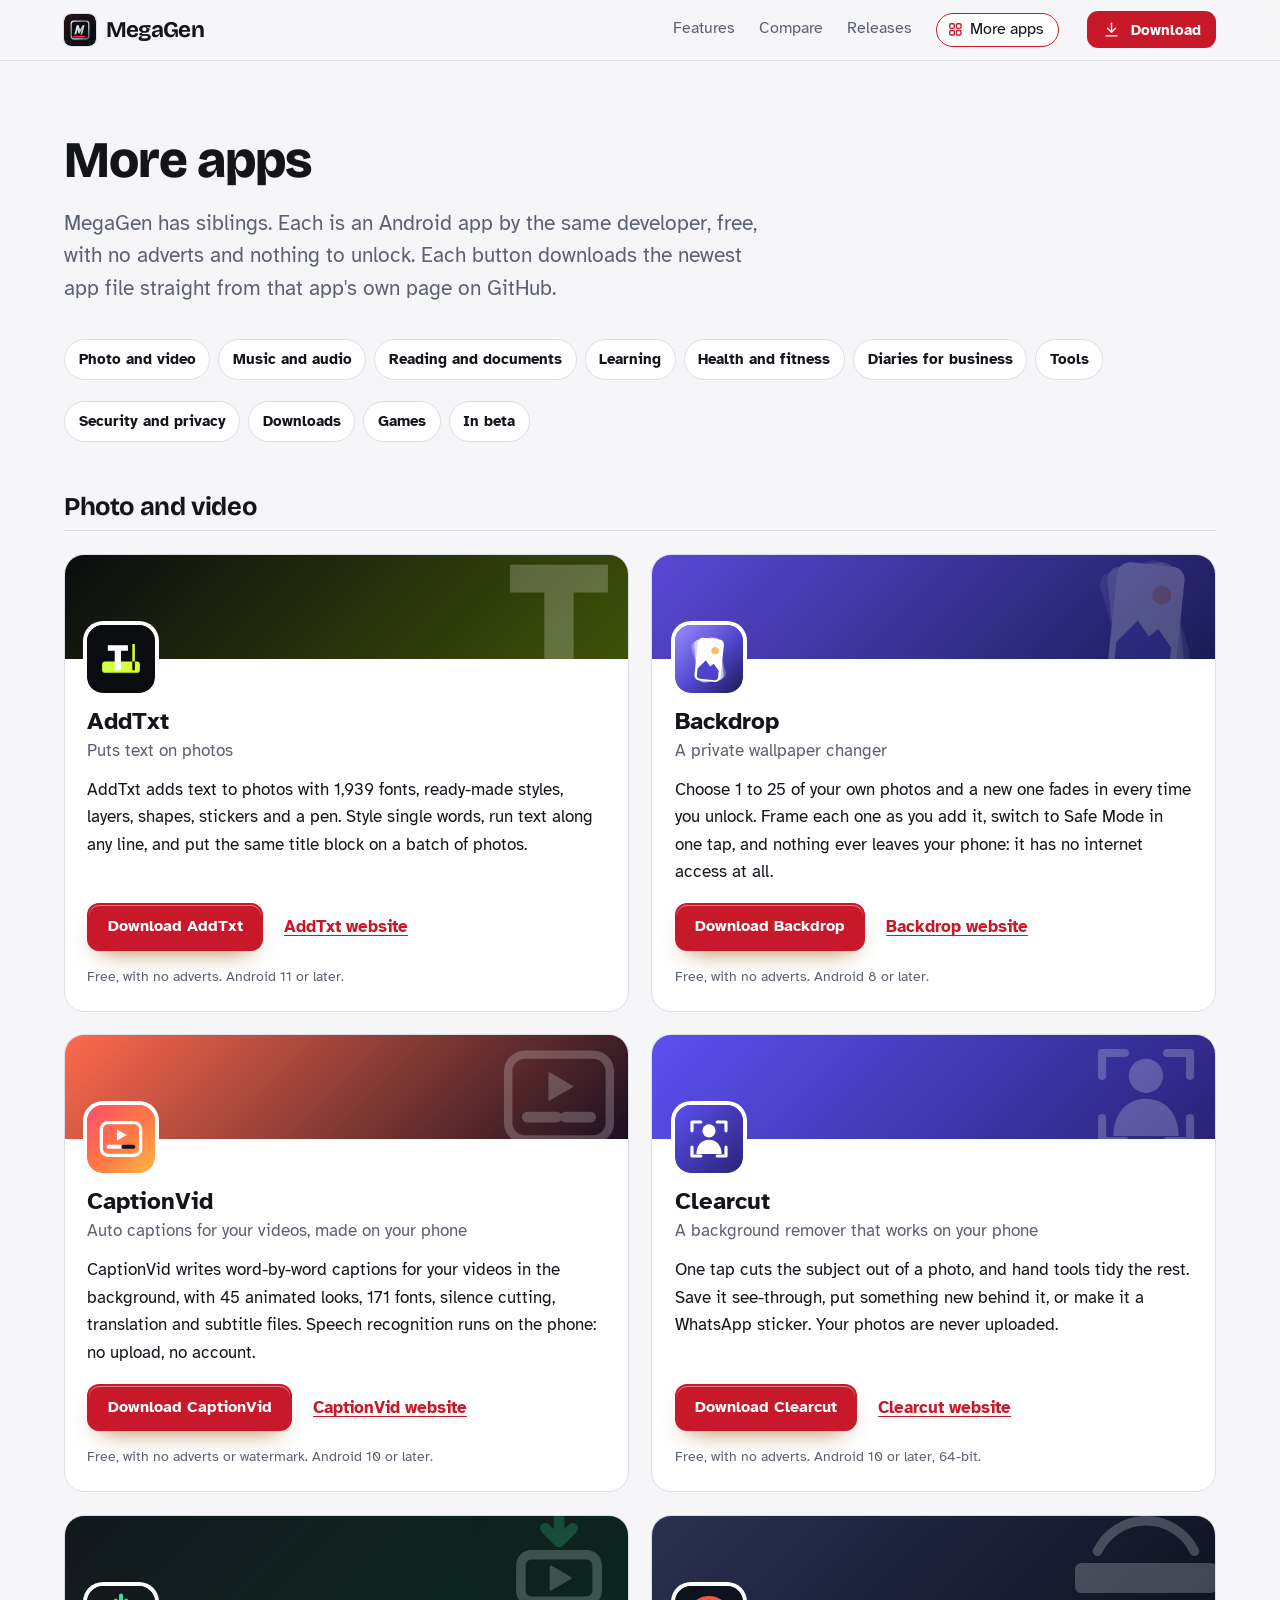
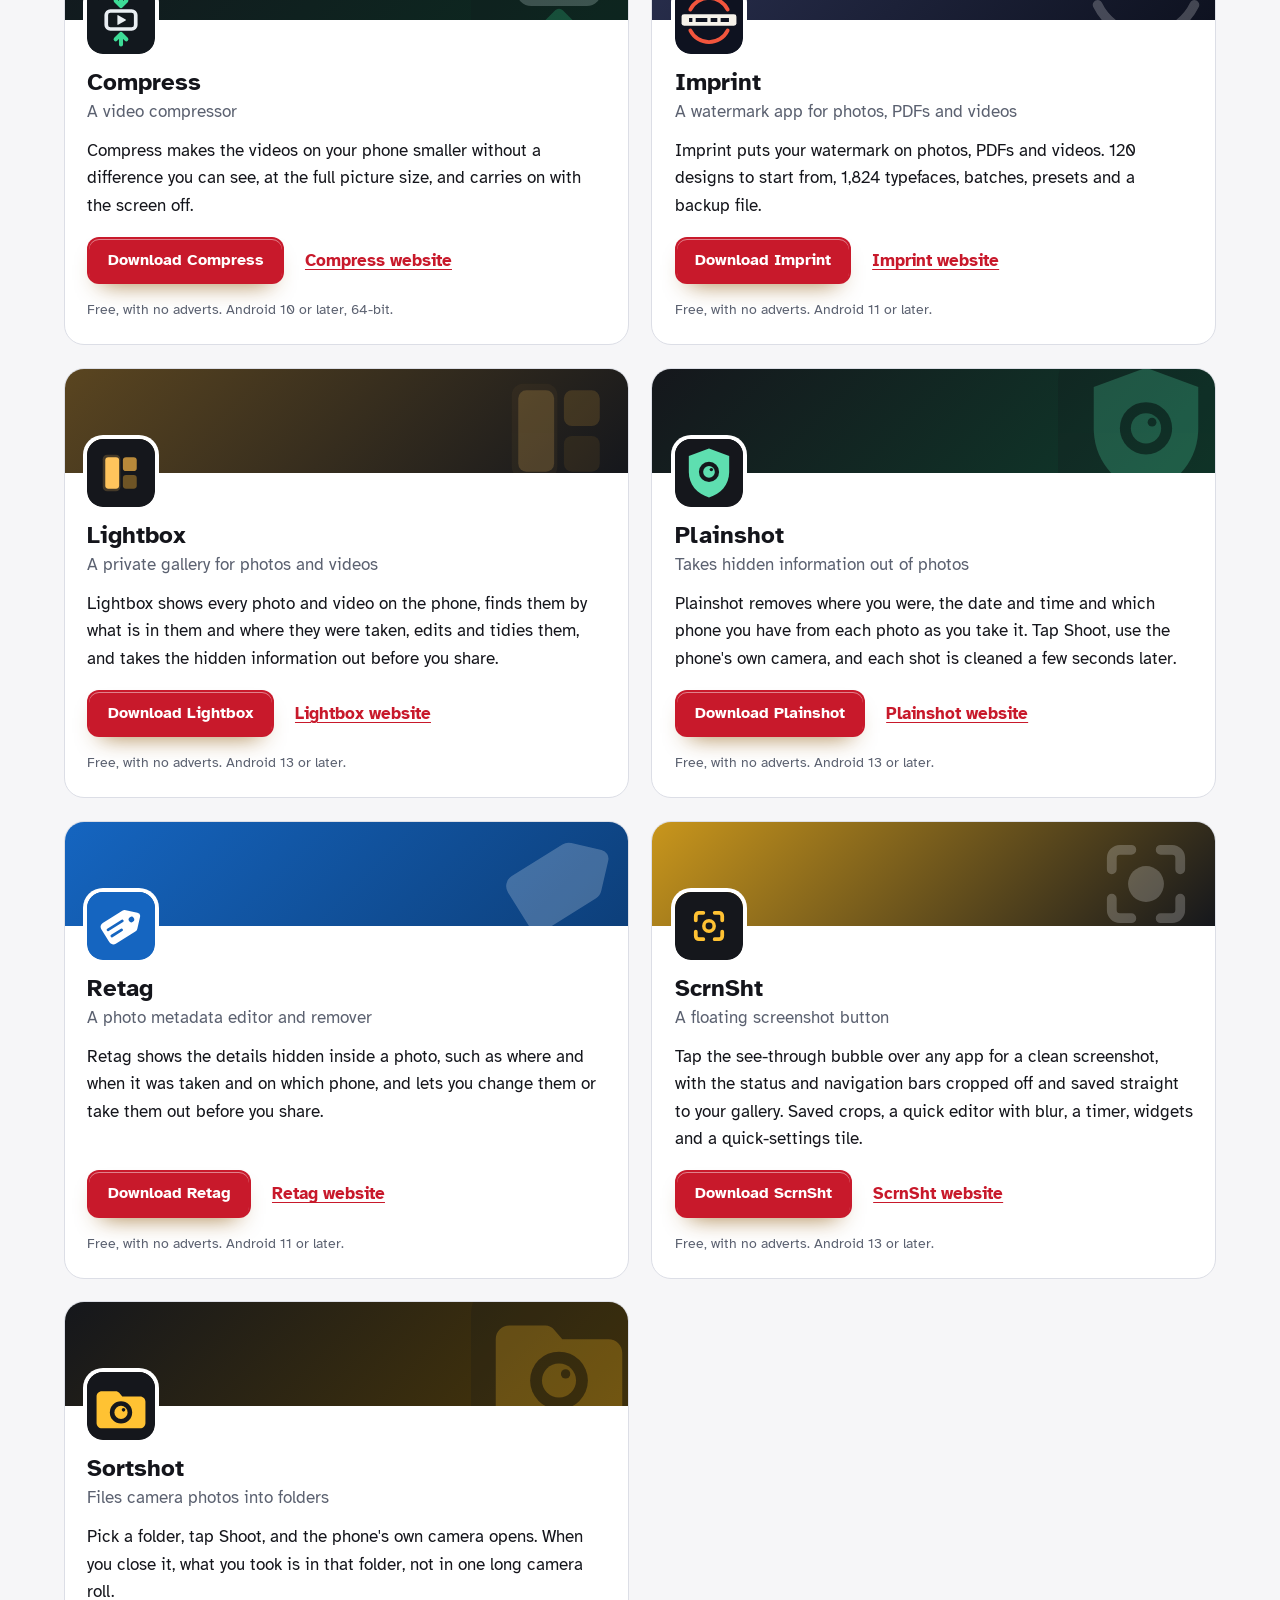
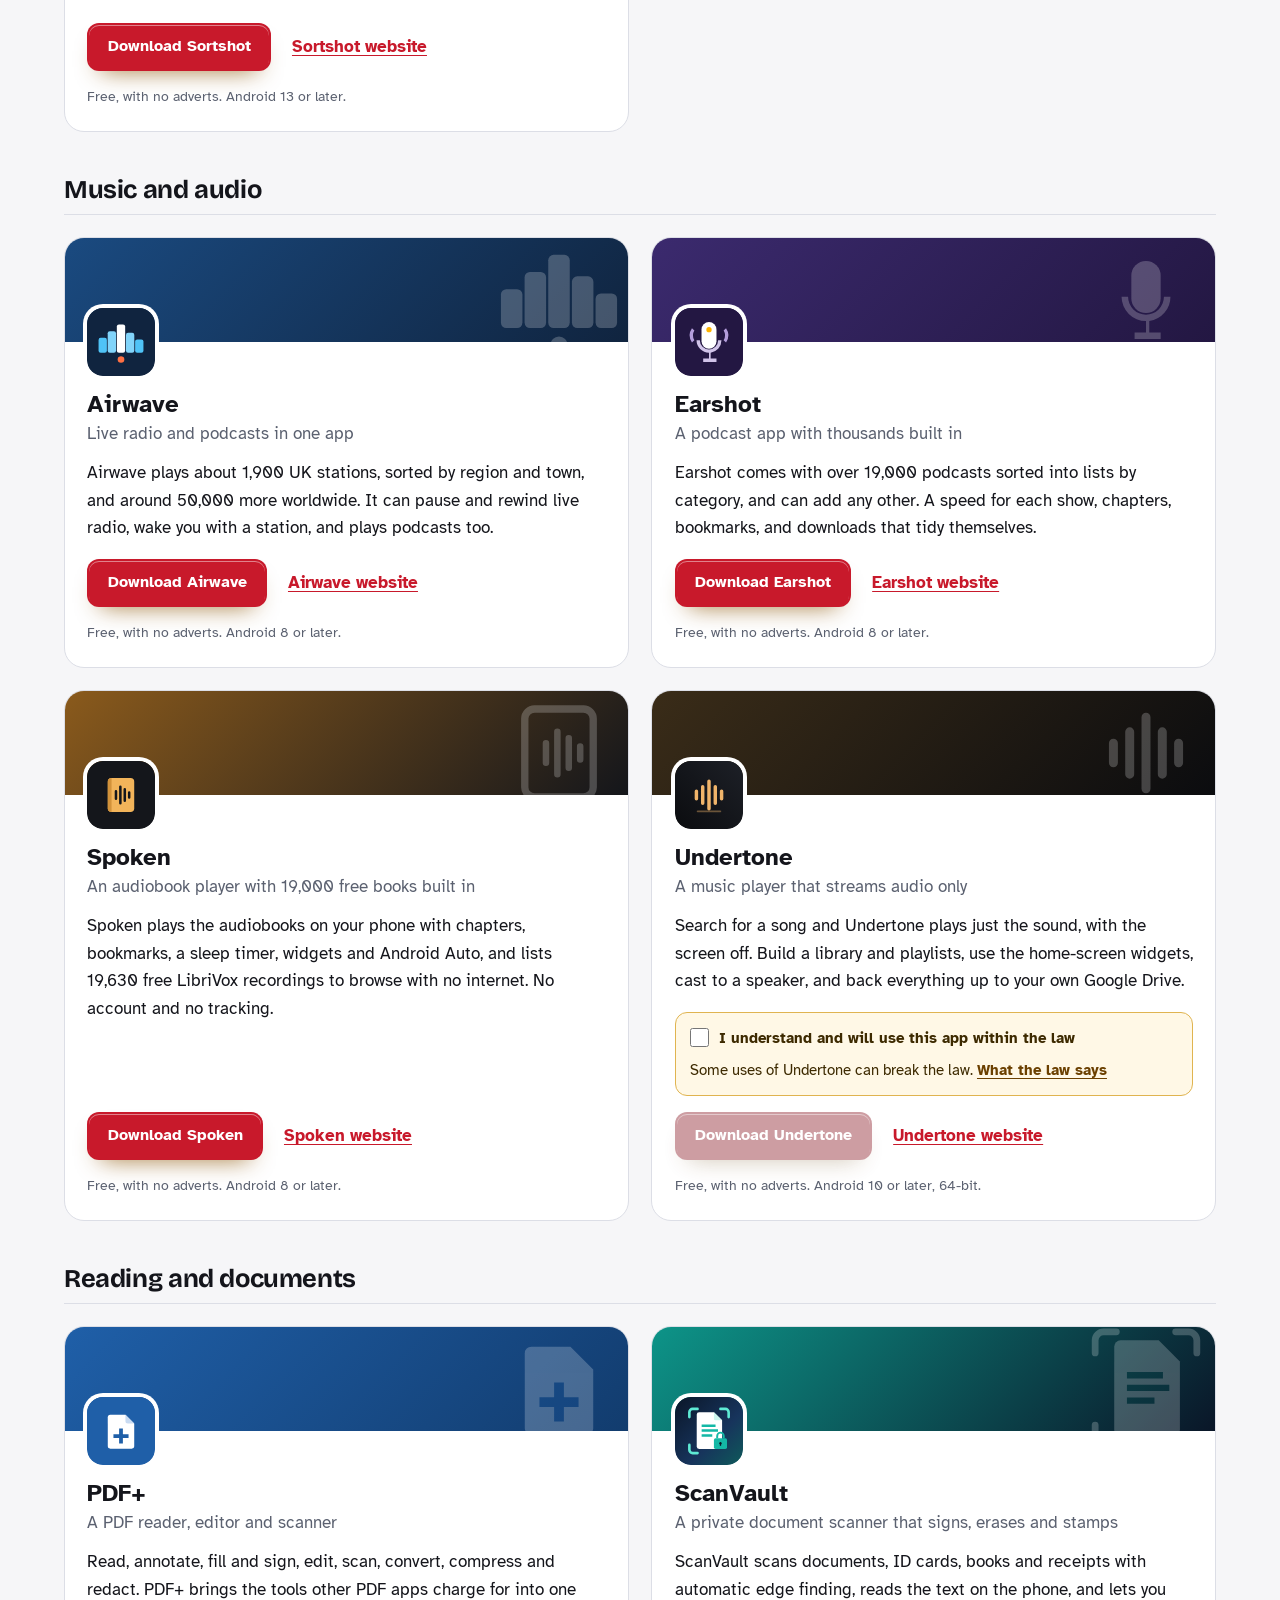
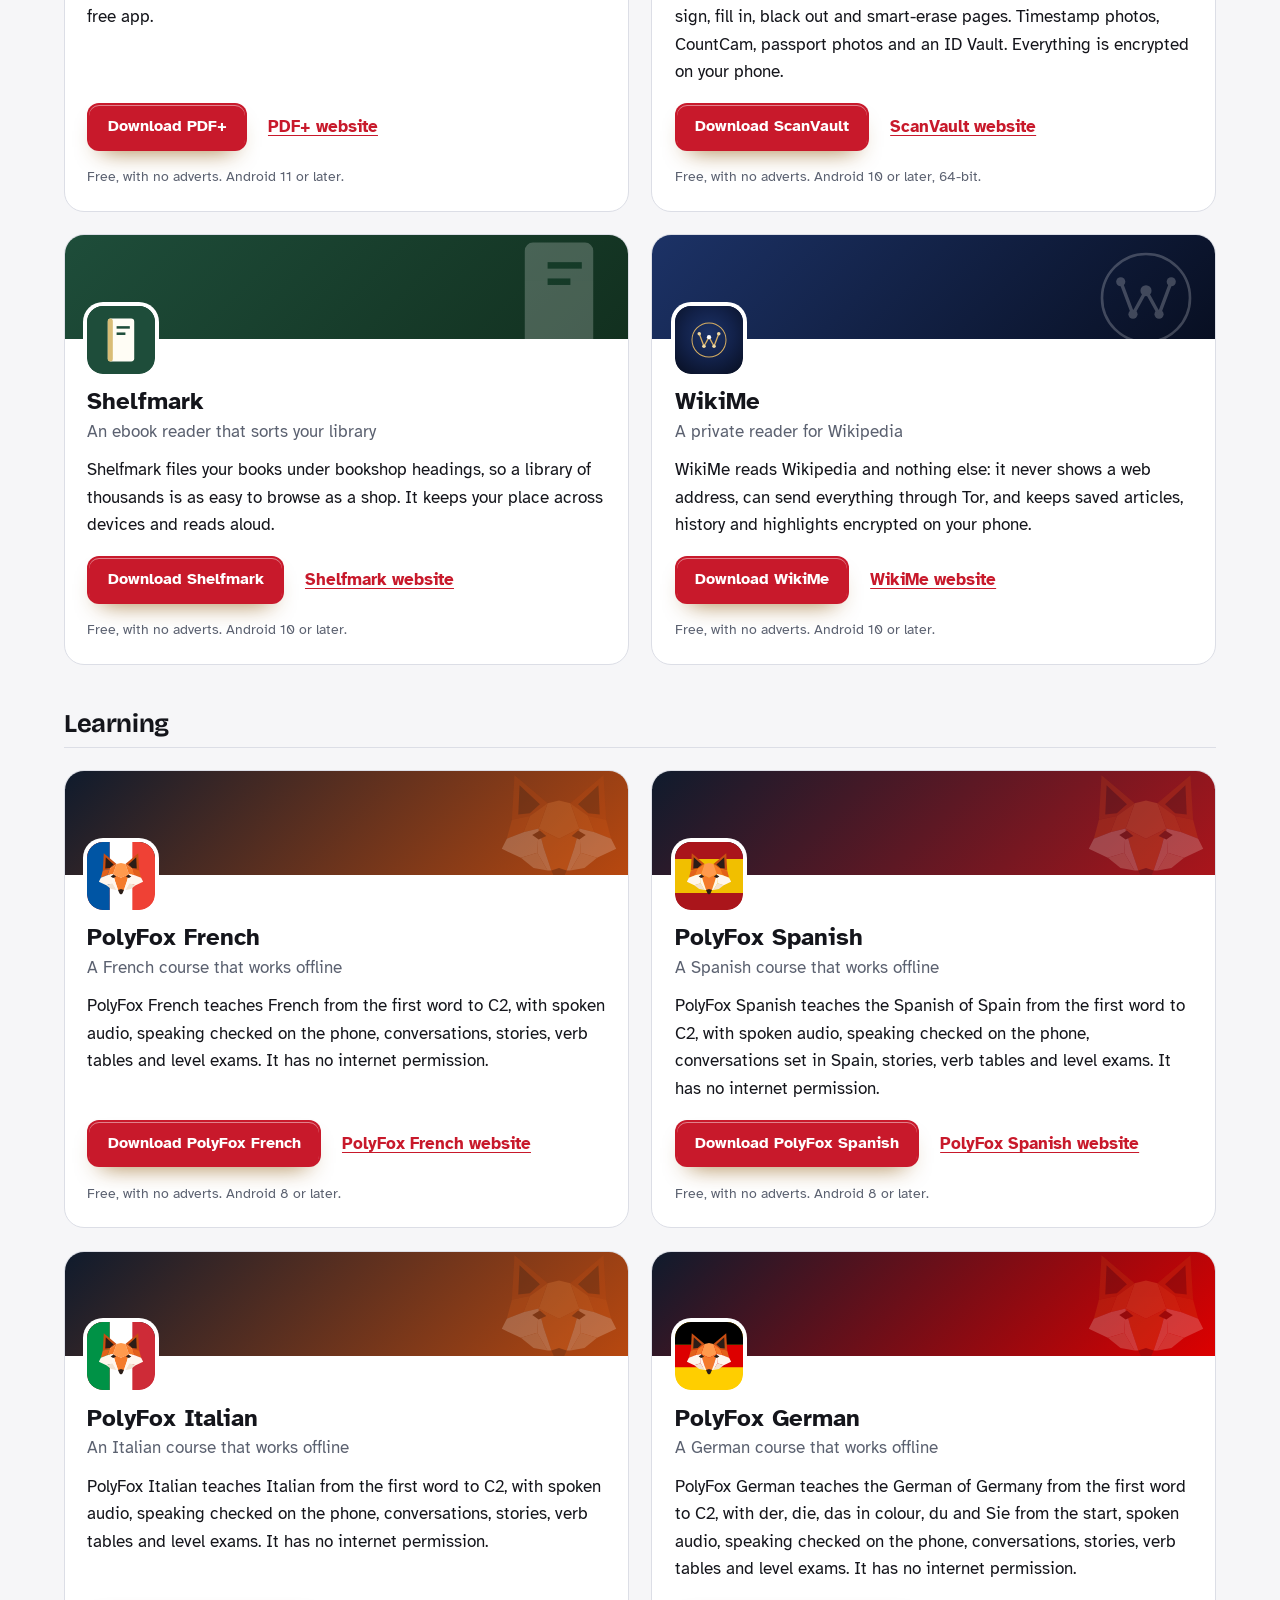
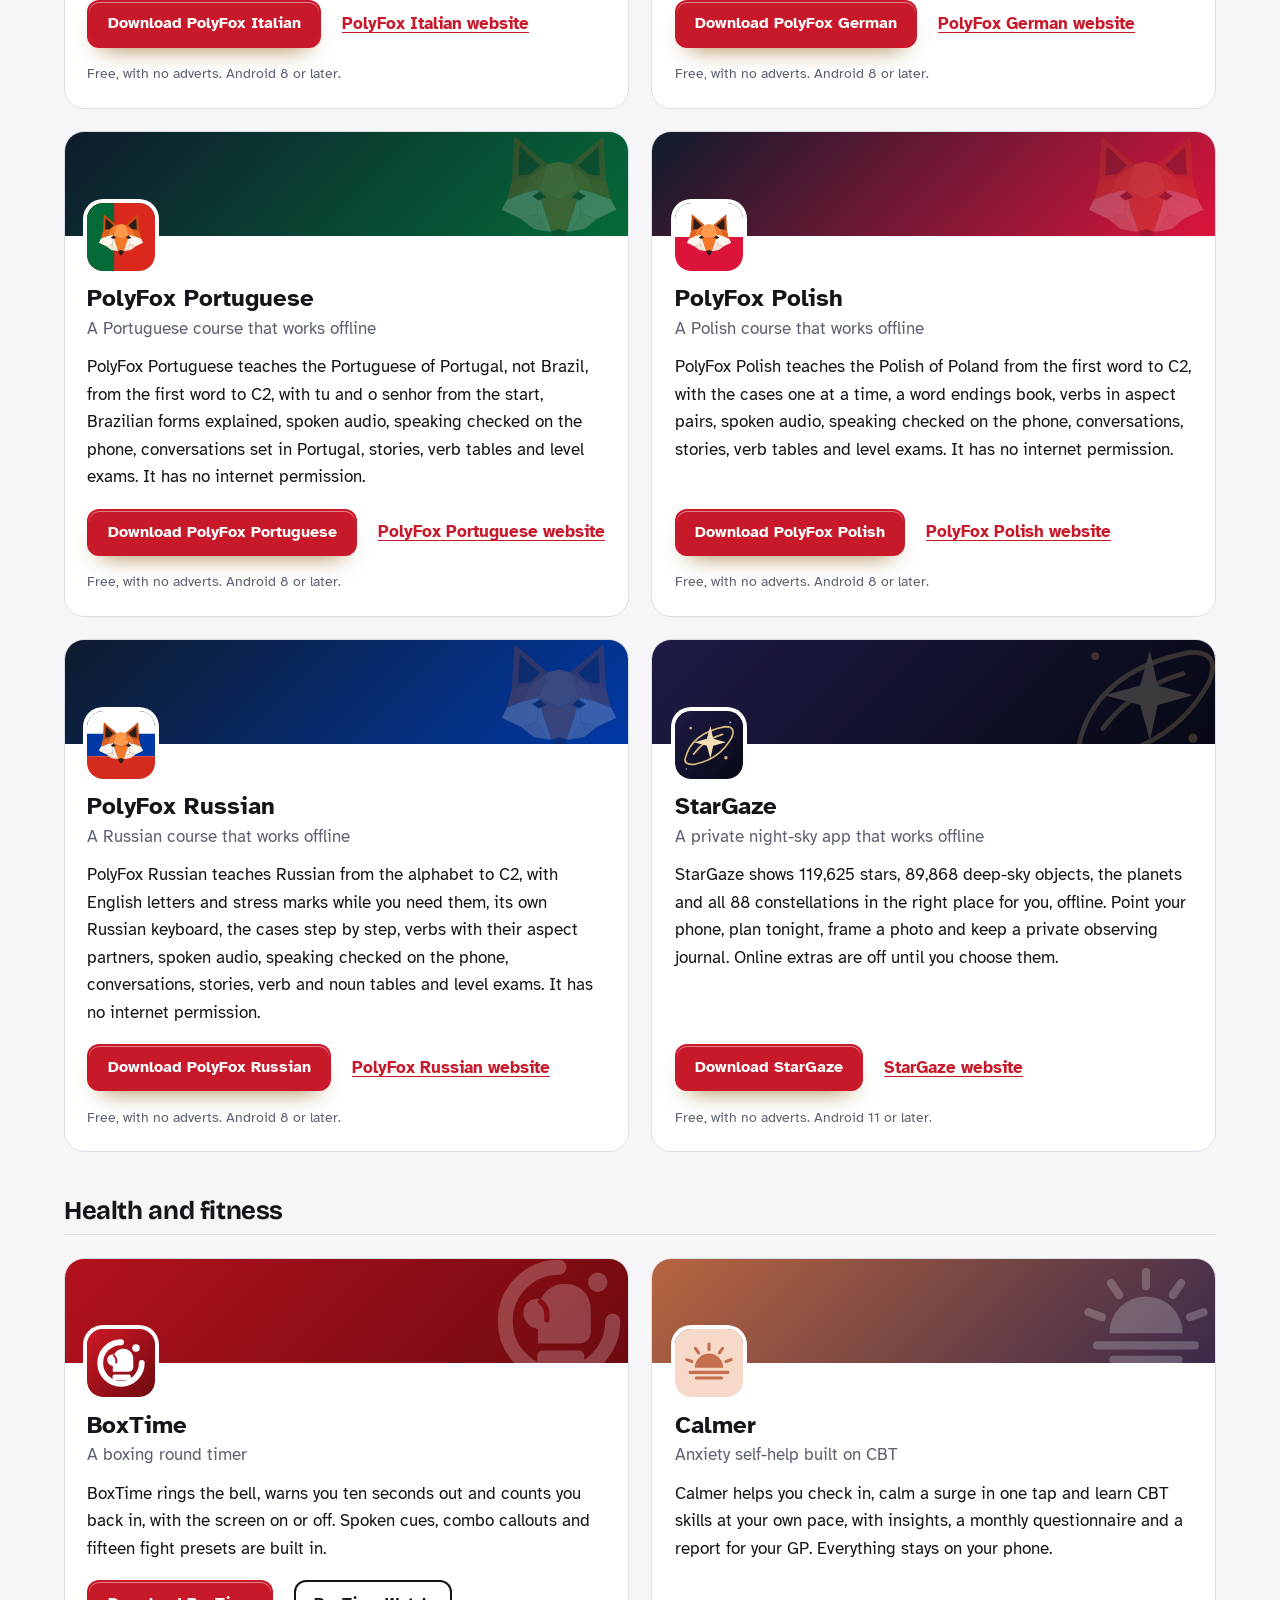
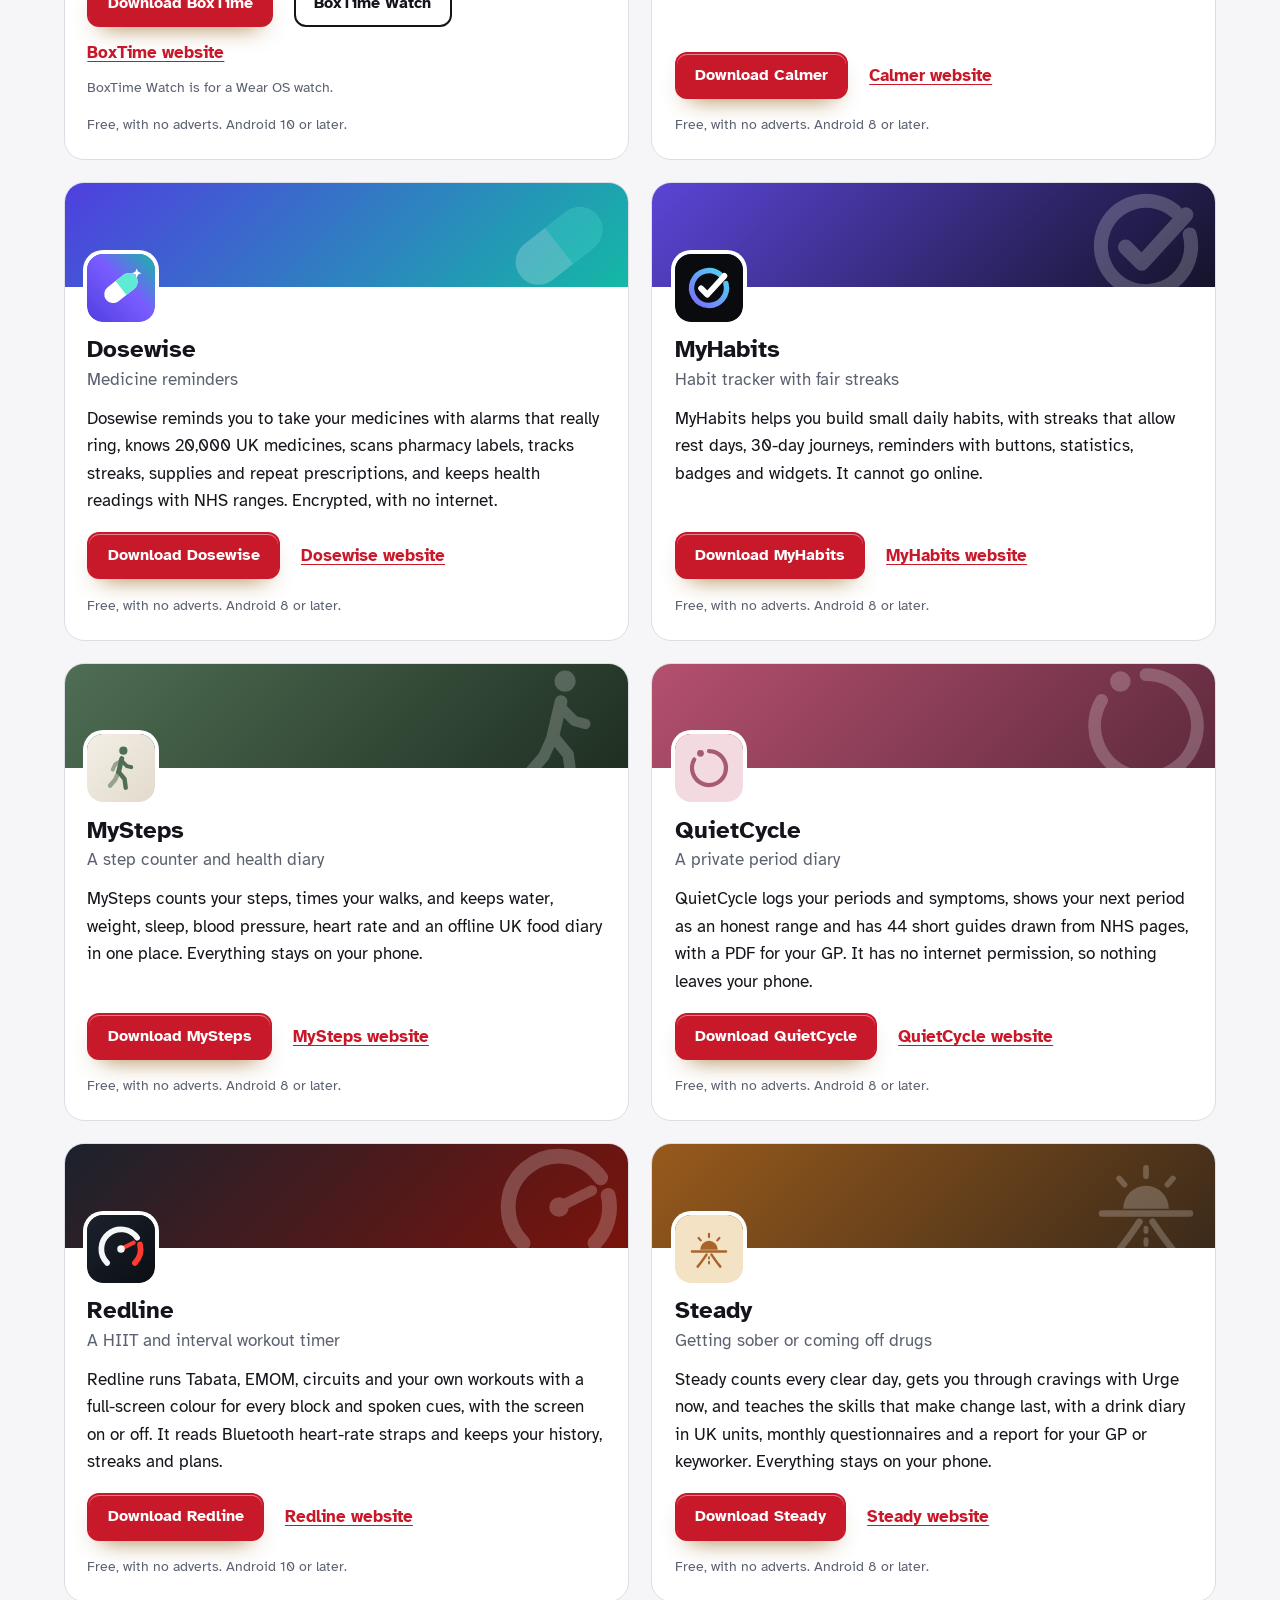
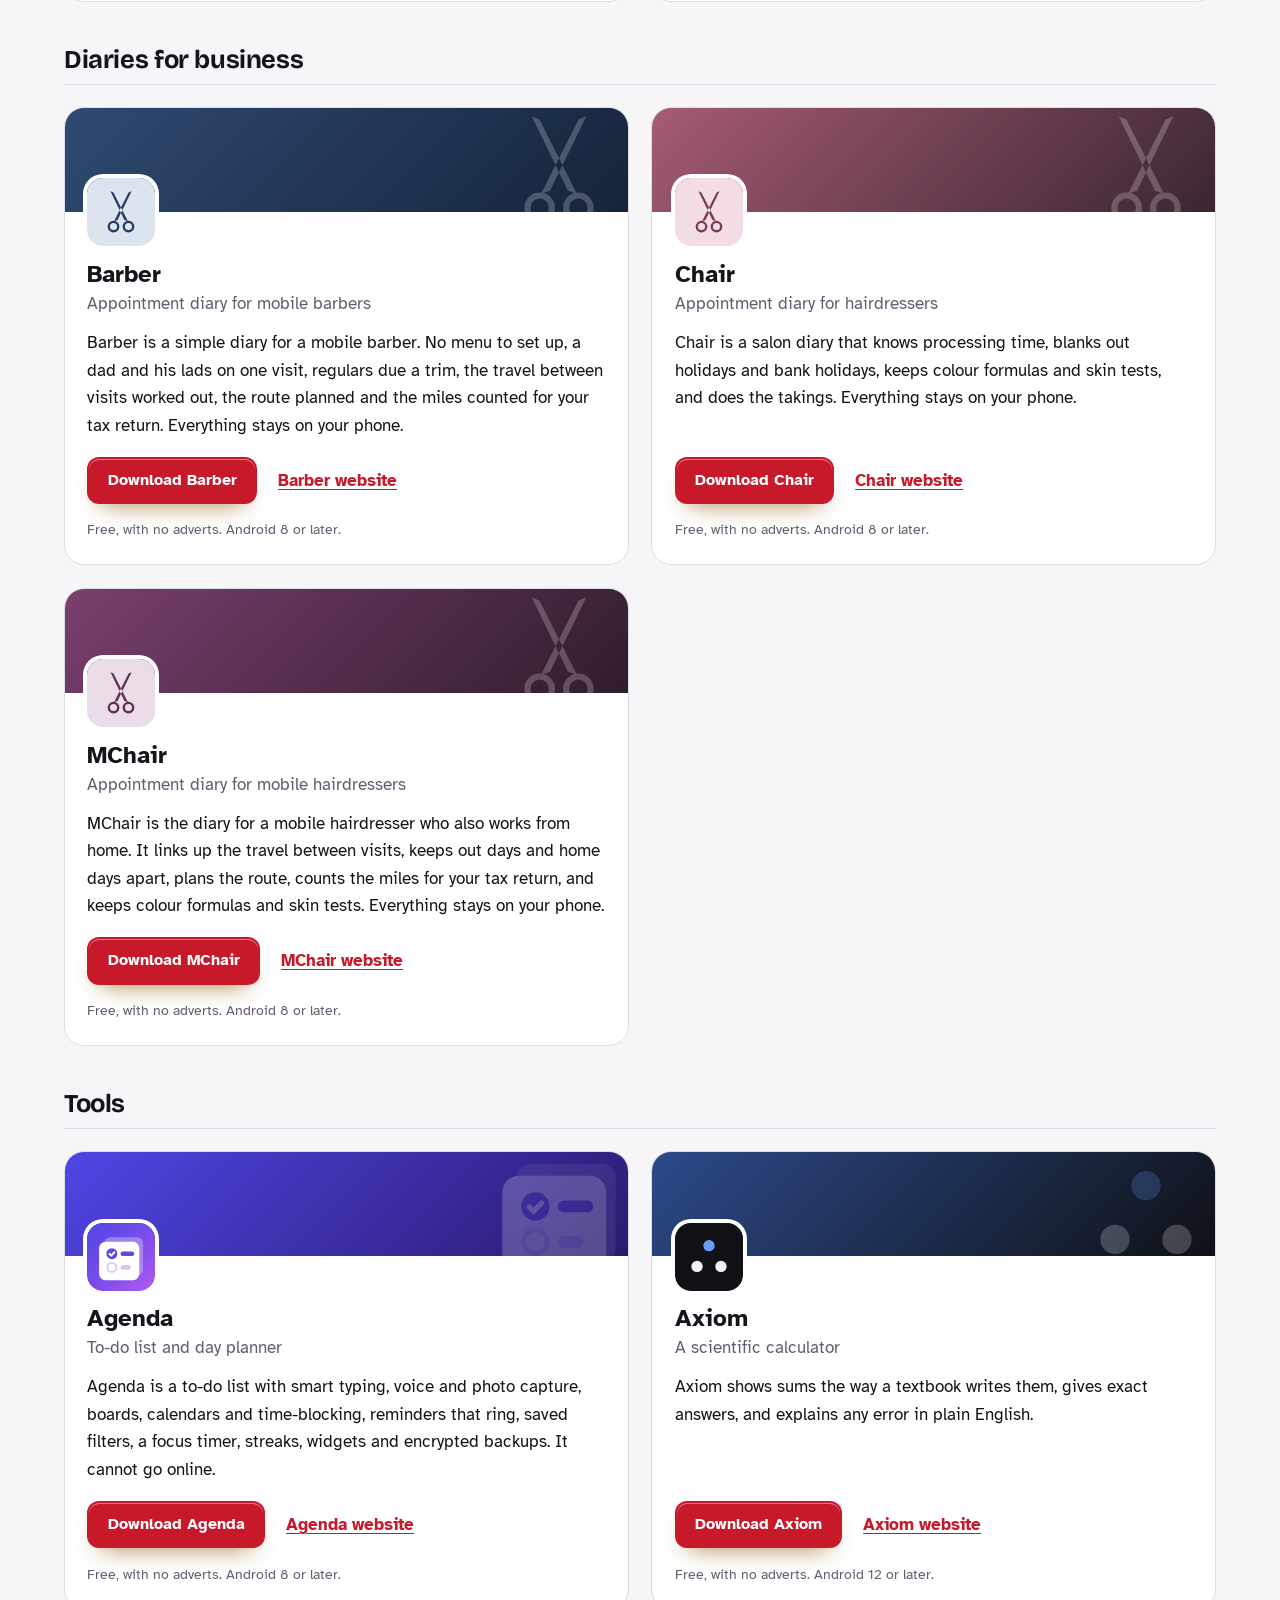
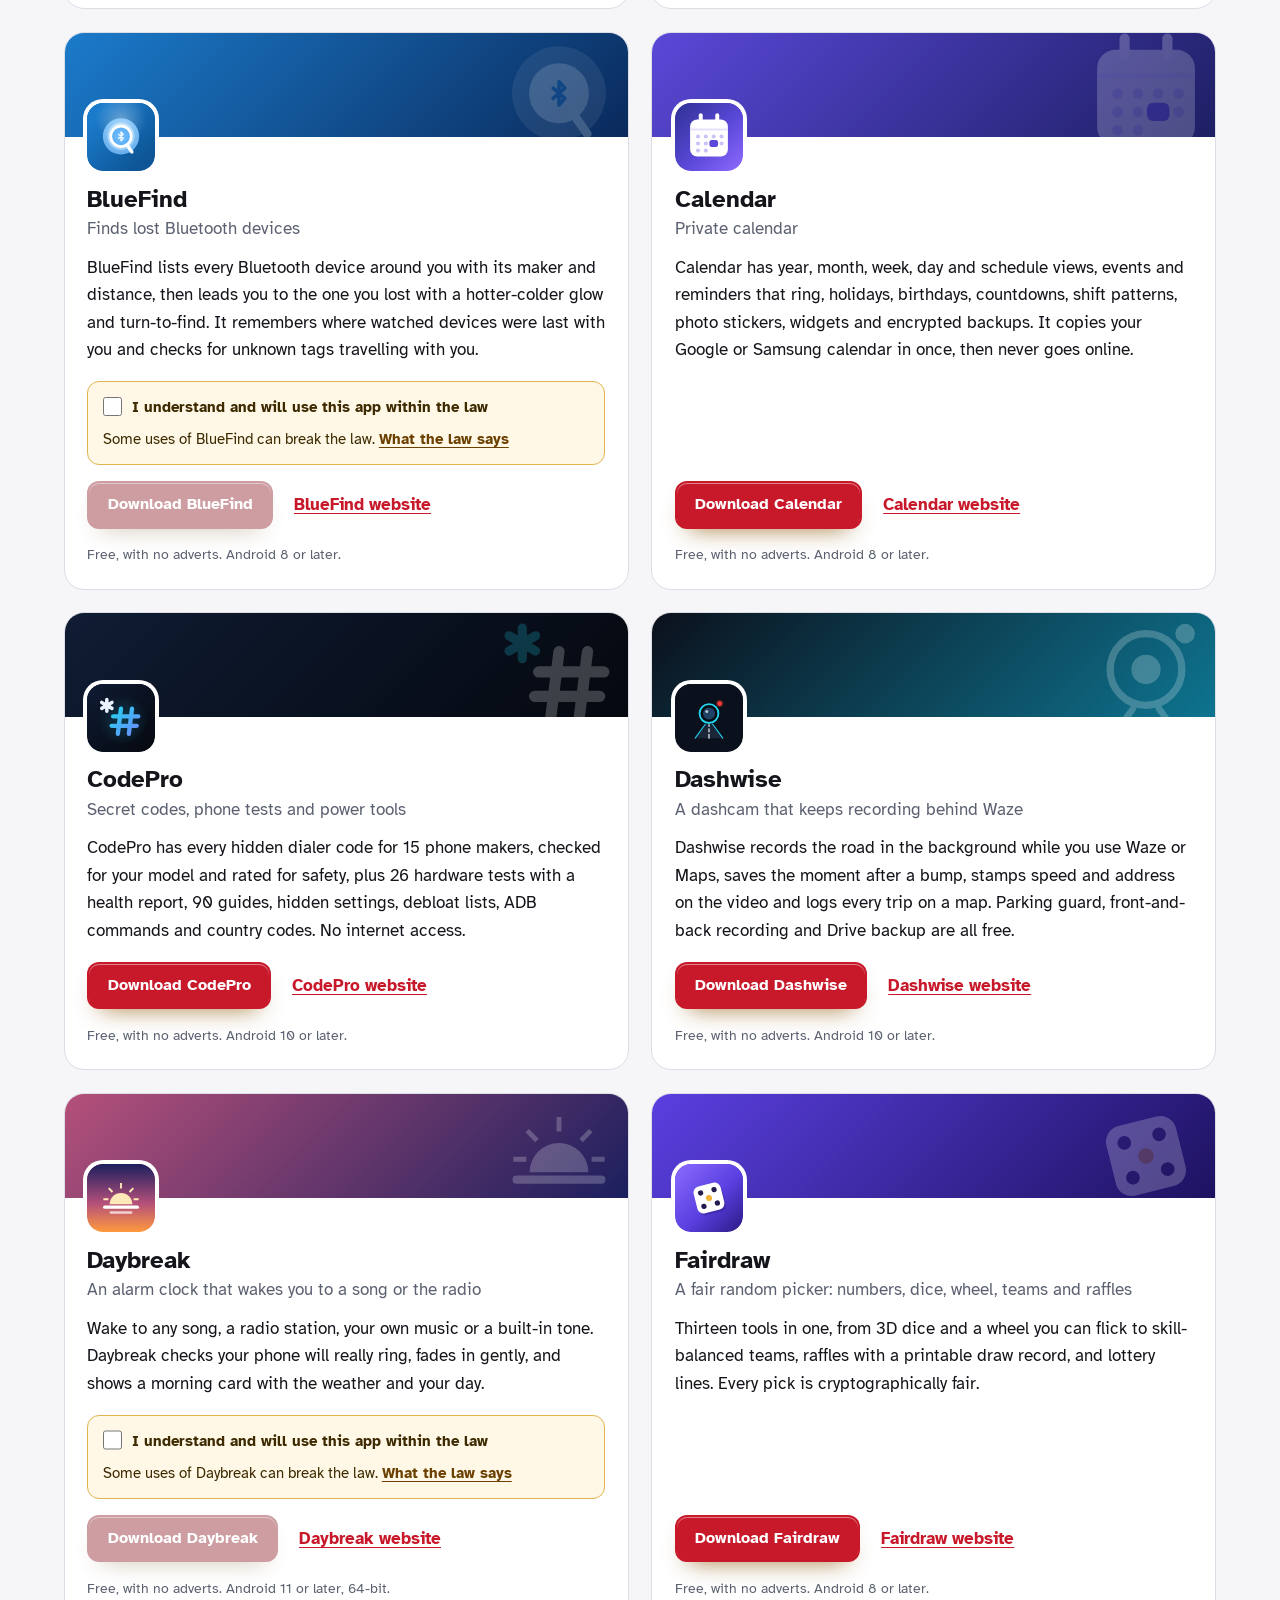
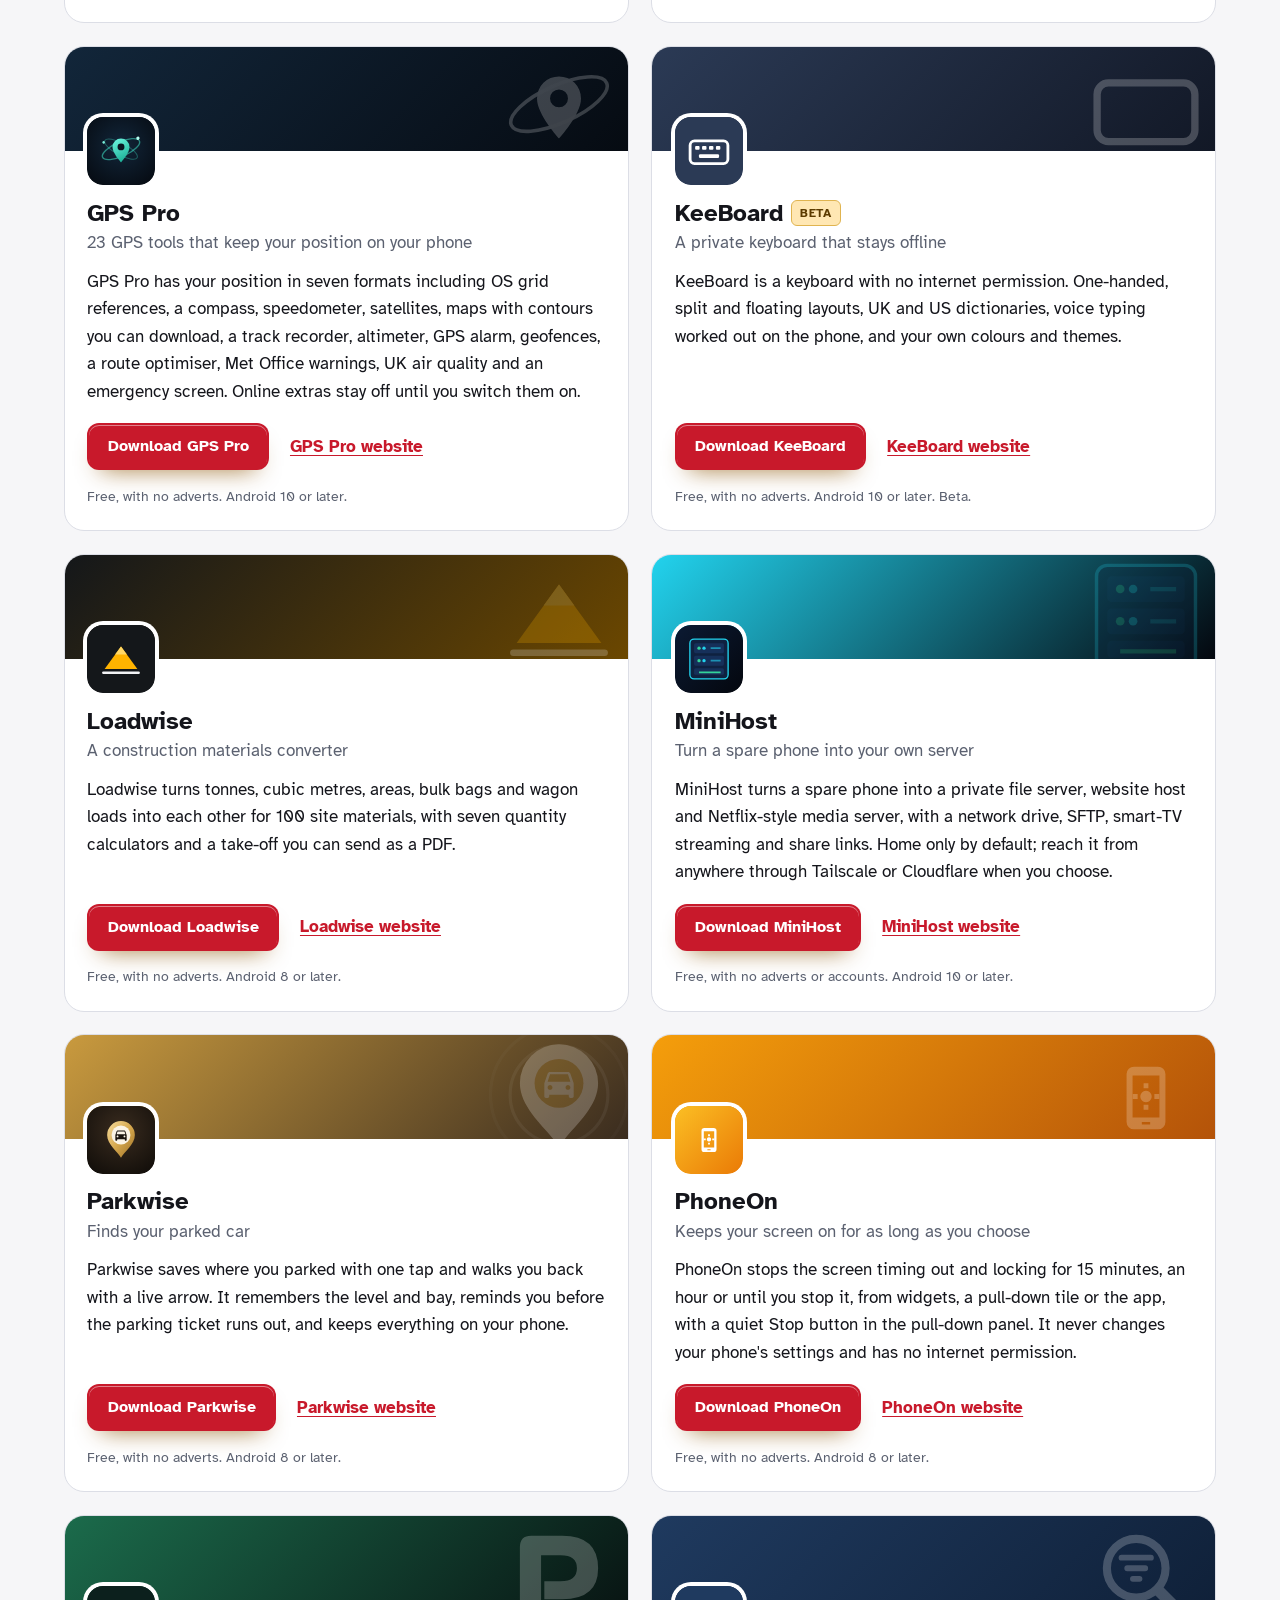
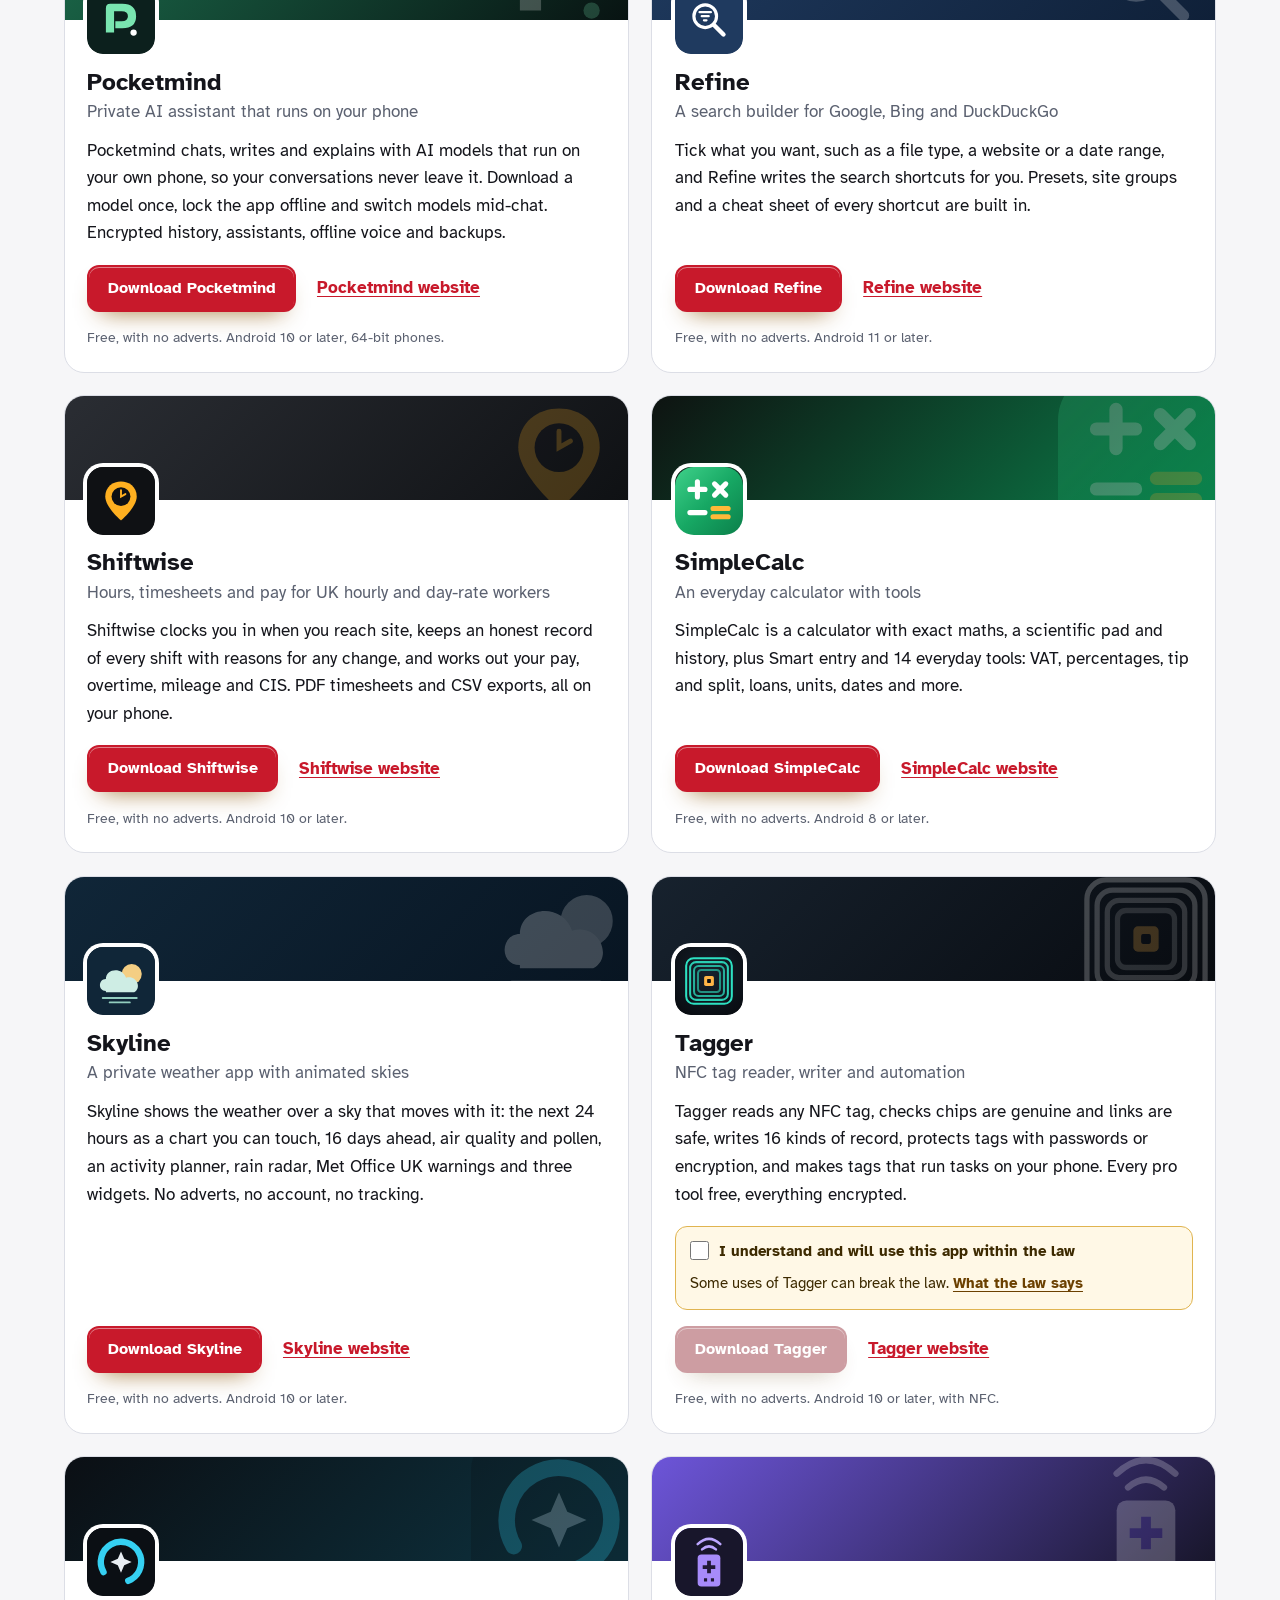
==== more-apps.html @ f6aea64d "MegaGen website, engine source and release workflow" ====
<!DOCTYPE html>
<html lang="en-GB">
<head>
<meta charset="utf-8">
<meta name="viewport" content="width=device-width, initial-scale=1">
<title>More free Android apps from the maker of MegaGen</title>
<meta name="description" content="All 93 free Android apps from the maker of MegaGen, in one list by category, each with its download and a link to its website.">
<meta name="author" content="Jonathan Jackson">
<link rel="canonical" href="https://customgpter.github.io/megagen/more-apps.html">
<meta name="theme-color" content="#f6f6f8" media="(prefers-color-scheme: light)">
<meta name="theme-color" content="#08090c" media="(prefers-color-scheme: dark)">
<meta property="og:type" content="website">
<meta property="og:site_name" content="MegaGen">
<meta property="og:title" content="More free Android apps from the maker of MegaGen">
<meta property="og:description" content="All 93 free Android apps from the maker of MegaGen, in one list by category, each with its download and a link to its website.">
<meta property="og:url" content="https://customgpter.github.io/megagen/more-apps.html">
<meta property="og:image" content="https://customgpter.github.io/megagen/assets/og.png">
<meta property="og:image:width" content="1200">
<meta property="og:image:height" content="630">
<meta property="og:image:alt" content="MegaGen&#x27;s Play page: a Continue playing card showing the last moment of the last game, with shelves of games underneath">
<meta property="og:locale" content="en_GB">
<meta name="twitter:card" content="summary_large_image">
<link rel="icon" href="./assets/favicon.svg" type="image/svg+xml">
<link rel="apple-touch-icon" href="./assets/apple-touch-icon.png">
<link rel="preload" href="./assets/fonts/bricolage-grotesque-latin.woff2" as="font" type="font/woff2" crossorigin>
<link rel="preload" href="./assets/fonts/atkinson-hyperlegible-latin-400-normal.woff2" as="font" type="font/woff2" crossorigin>
<link rel="stylesheet" href="./assets/site.css?v=1">
<link rel="stylesheet" href="./assets/house.css?v=1">
<script type="application/ld+json">{"@context":"https://schema.org","@type":"ItemList","name":"Apps from the maker of MegaGen","url":"https://customgpter.github.io/megagen/more-apps.html","itemListElement":[{"@type":"ListItem","position":1,"name":"AddTxt","url":"https://customgpter.github.io/addtxt/"},{"@type":"ListItem","position":2,"name":"Backdrop","url":"https://customgpter.github.io/backdrop/"},{"@type":"ListItem","position":3,"name":"CaptionVid","url":"https://customgpter.github.io/captionvid/"},{"@type":"ListItem","position":4,"name":"Clearcut","url":"https://customgpter.github.io/clearcut/"},{"@type":"ListItem","position":5,"name":"Compress","url":"https://customgpter.github.io/compress/"},{"@type":"ListItem","position":6,"name":"Imprint","url":"https://customgpter.github.io/imprint/"},{"@type":"ListItem","position":7,"name":"Lightbox","url":"https://customgpter.github.io/lightbox/"},{"@type":"ListItem","position":8,"name":"Plainshot","url":"https://customgpter.github.io/plainshot/"},{"@type":"ListItem","position":9,"name":"Retag","url":"https://customgpter.github.io/retag/"},{"@type":"ListItem","position":10,"name":"ScrnSht","url":"https://customgpter.github.io/scrnsht/"},{"@type":"ListItem","position":11,"name":"Sortshot","url":"https://customgpter.github.io/sortshot/"},{"@type":"ListItem","position":12,"name":"Airwave","url":"https://customgpter.github.io/airwave/"},{"@type":"ListItem","position":13,"name":"Earshot","url":"https://customgpter.github.io/earshot/"},{"@type":"ListItem","position":14,"name":"Spoken","url":"https://customgpter.github.io/spoken/"},{"@type":"ListItem","position":15,"name":"Undertone","url":"https://customgpter.github.io/undertone/"},{"@type":"ListItem","position":16,"name":"PDF+","url":"https://customgpter.github.io/pdfplus/"},{"@type":"ListItem","position":17,"name":"ScanVault","url":"https://customgpter.github.io/scanvault/"},{"@type":"ListItem","position":18,"name":"Shelfmark","url":"https://customgpter.github.io/shelfmark/"},{"@type":"ListItem","position":19,"name":"WikiMe","url":"https://customgpter.github.io/wikime/"},{"@type":"ListItem","position":20,"name":"PolyFox French","url":"https://customgpter.github.io/polyfox/"},{"@type":"ListItem","position":21,"name":"PolyFox Spanish","url":"https://customgpter.github.io/polyfox-spanish/"},{"@type":"ListItem","position":22,"name":"PolyFox Italian","url":"https://customgpter.github.io/polyfox-italian/"},{"@type":"ListItem","position":23,"name":"PolyFox German","url":"https://customgpter.github.io/polyfox-german/"},{"@type":"ListItem","position":24,"name":"PolyFox Portuguese","url":"https://customgpter.github.io/polyfox-portuguese/"},{"@type":"ListItem","position":25,"name":"PolyFox Polish","url":"https://customgpter.github.io/polyfox-polish/"},{"@type":"ListItem","position":26,"name":"PolyFox Russian","url":"https://customgpter.github.io/polyfox-russian/"},{"@type":"ListItem","position":27,"name":"StarGaze","url":"https://customgpter.github.io/stargaze/"},{"@type":"ListItem","position":28,"name":"BoxTime","url":"https://customgpter.github.io/boxtime/"},{"@type":"ListItem","position":29,"name":"Calmer","url":"https://customgpter.github.io/calmer/"},{"@type":"ListItem","position":30,"name":"Dosewise","url":"https://customgpter.github.io/dosewise/"},{"@type":"ListItem","position":31,"name":"MyHabits","url":"https://customgpter.github.io/myhabits/"},{"@type":"ListItem","position":32,"name":"MySteps","url":"https://customgpter.github.io/mysteps/"},{"@type":"ListItem","position":33,"name":"QuietCycle","url":"https://customgpter.github.io/quietcycle/"},{"@type":"ListItem","position":34,"name":"Redline","url":"https://customgpter.github.io/redline/"},{"@type":"ListItem","position":35,"name":"Steady","url":"https://customgpter.github.io/steady/"},{"@type":"ListItem","position":36,"name":"Barber","url":"https://customgpter.github.io/barber/"},{"@type":"ListItem","position":37,"name":"Chair","url":"https://customgpter.github.io/chair/"},{"@type":"ListItem","position":38,"name":"MChair","url":"https://customgpter.github.io/mchair/"},{"@type":"ListItem","position":39,"name":"Agenda","url":"https://customgpter.github.io/agenda/"},{"@type":"ListItem","position":40,"name":"Axiom","url":"https://customgpter.github.io/axiom/"},{"@type":"ListItem","position":41,"name":"BlueFind","url":"https://customgpter.github.io/bluefind/"},{"@type":"ListItem","position":42,"name":"Calendar","url":"https://customgpter.github.io/calendar/"},{"@type":"ListItem","position":43,"name":"CodePro","url":"https://customgpter.github.io/codepro/"},{"@type":"ListItem","position":44,"name":"Dashwise","url":"https://customgpter.github.io/dashwise/"},{"@type":"ListItem","position":45,"name":"Daybreak","url":"https://customgpter.github.io/daybreak/"},{"@type":"ListItem","position":46,"name":"Fairdraw","url":"https://customgpter.github.io/fairdraw/"},{"@type":"ListItem","position":47,"name":"GPS Pro","url":"https://customgpter.github.io/gpspro/"},{"@type":"ListItem","position":48,"name":"KeeBoard","url":"https://customgpter.github.io/keeboard/"},{"@type":"ListItem","position":49,"name":"Loadwise","url":"https://customgpter.github.io/loadwise/"},{"@type":"ListItem","position":50,"name":"MiniHost","url":"https://customgpter.github.io/minihost/"},{"@type":"ListItem","position":51,"name":"Parkwise","url":"https://customgpter.github.io/parkwise/"},{"@type":"ListItem","position":52,"name":"PhoneOn","url":"https://customgpter.github.io/phoneon/"},{"@type":"ListItem","position":53,"name":"Pocketmind","url":"https://customgpter.github.io/pocketmind/"},{"@type":"ListItem","position":54,"name":"Refine","url":"https://customgpter.github.io/refine/"},{"@type":"ListItem","position":55,"name":"Shiftwise","url":"https://customgpter.github.io/shiftwise/"},{"@type":"ListItem","position":56,"name":"SimpleCalc","url":"https://customgpter.github.io/simplecalc/"},{"@type":"ListItem","position":57,"name":"Skyline","url":"https://customgpter.github.io/skyline/"},{"@type":"ListItem","position":58,"name":"Tagger","url":"https://customgpter.github.io/tagger/"},{"@type":"ListItem","position":59,"name":"TotalClean","url":"https://customgpter.github.io/totalclean/"},{"@type":"ListItem","position":60,"name":"TVLink","url":"https://customgpter.github.io/tvlink/"},{"@type":"ListItem","position":61,"name":"WhatsKeep","url":"https://customgpter.github.io/whatskeep/"},{"@type":"ListItem","position":62,"name":"WiFi Scan","url":"https://customgpter.github.io/wifiscan/"},{"@type":"ListItem","position":63,"name":"Auditly","url":"https://customgpter.github.io/auditly/"},{"@type":"ListItem","position":64,"name":"Backchannel","url":"https://customgpter.github.io/backchannel/"},{"@type":"ListItem","position":65,"name":"ENotes","url":"https://customgpter.github.io/enotes/"},{"@type":"ListItem","position":66,"name":"FindMe","url":"https://customgpter.github.io/findme/"},{"@type":"ListItem","position":67,"name":"iLock","url":"https://customgpter.github.io/ilock/"},{"@type":"ListItem","position":68,"name":"ImSafe","url":"https://customgpter.github.io/imsafe/"},{"@type":"ListItem","position":69,"name":"IShred","url":"https://customgpter.github.io/ishred/"},{"@type":"ListItem","position":70,"name":"LockBox","url":"https://customgpter.github.io/lockbox/"},{"@type":"ListItem","position":71,"name":"PassVault","url":"https://customgpter.github.io/passvault/"},{"@type":"ListItem","position":72,"name":"SpyFind","url":"https://customgpter.github.io/spyfind/"},{"@type":"ListItem","position":73,"name":"TextWipe","url":"https://customgpter.github.io/textwipe/"},{"@type":"ListItem","position":74,"name":"Tracewire","url":"https://customgpter.github.io/tracewire/"},{"@type":"ListItem","position":75,"name":"Vigil","url":"https://customgpter.github.io/vigil/"},{"@type":"ListItem","position":76,"name":"Grab","url":"https://customgpter.github.io/grab/"},{"@type":"ListItem","position":77,"name":"Swarm","url":"https://customgpter.github.io/swarm/"},{"@type":"ListItem","position":78,"name":"Plane Games","url":"https://customgpter.github.io/plane-games/"},{"@type":"ListItem","position":79,"name":"Ninefold","url":"https://customgpter.github.io/ninefold/"},{"@type":"ListItem","position":80,"name":"Cubewise","url":"https://customgpter.github.io/cubewise/"},{"@type":"ListItem","position":81,"name":"Tilewise","url":"https://customgpter.github.io/tilewise/"},{"@type":"ListItem","position":82,"name":"Letterwise","url":"https://customgpter.github.io/letterwise/"},{"@type":"ListItem","position":83,"name":"Kingside","url":"https://customgpter.github.io/kingside/"},{"@type":"ListItem","position":84,"name":"Deckhand","url":"https://customgpter.github.io/deckhand/"},{"@type":"ListItem","position":85,"name":"SNESForge","url":"https://customgpter.github.io/snesforge/"},{"@type":"ListItem","position":86,"name":"Fame Boy","url":"https://customgpter.github.io/fameboy/"},{"@type":"ListItem","position":87,"name":"PSPPro","url":"https://customgpter.github.io/psppro/"},{"@type":"ListItem","position":88,"name":"MegaGen","url":"https://customgpter.github.io/megagen/"},{"@type":"ListItem","position":89,"name":"QVR","url":"https://customgpter.github.io/qvr/"},{"@type":"ListItem","position":90,"name":"QVR Watch","url":"https://customgpter.github.io/qvr-watch/"},{"@type":"ListItem","position":91,"name":"QVRLite","url":"https://customgpter.github.io/qvrlite/"},{"@type":"ListItem","position":92,"name":"Onionz","url":"https://customgpter.github.io/onionz/"},{"@type":"ListItem","position":93,"name":"OnionzWeb","url":"https://customgpter.github.io/onionzweb/"}]}</script>
<link rel="stylesheet" href="./assets/apps-list.css?v=1">
<script src="./assets/apps-list.js?v=1" defer></script>
</head>
<body>
<a class="skip" href="#main">Skip to content</a>
<header class="masthead">
<div class="wrap">
<a class="brand" href="./" aria-label="MegaGen home"><svg viewBox="0 0 108 108" aria-hidden="true"><defs><linearGradient id="mgbg" x1="0" y1="0" x2="1" y2="1"><stop offset="0" stop-color="#2a1016"/><stop offset=".55" stop-color="#0f1117"/><stop offset="1" stop-color="#07080b"/></linearGradient><linearGradient id="mgrim" x1="0" y1="0" x2="1" y2="1"><stop offset="0" stop-color="#f4f6fa"/><stop offset=".4" stop-color="#8d96a6"/><stop offset=".62" stop-color="#e3e7ee"/><stop offset="1" stop-color="#5d6574"/></linearGradient><linearGradient id="mgm" x1="0" y1="0" x2="1" y2="1"><stop offset="0" stop-color="#fff"/><stop offset="1" stop-color="#9aa4b4"/></linearGradient></defs><rect width="108" height="108" rx="24" fill="url(#mgbg)"/><g transform="translate(54 54) scale(1.32) translate(-54 -54)"><path d="M38,30 L70,30 Q78,30 78,38 L78,70 Q78,78 70,78 L38,78 Q30,78 30,70 L30,38 Q30,30 38,30 Z" fill="url(#mgrim)"/><path d="M39.5,33 L68.5,33 Q75,33 75,39.5 L75,68.5 Q75,75 68.5,75 L39.5,75 Q33,75 33,68.5 L33,39.5 Q33,33 39.5,33 Z" fill="#0b0d12"/><path d="M39.6,65.4 L45.6,41.6 L50.6,41.6 L54.3,53.6 L60.7,41.6 L65.8,41.6 L59.8,65.4 L55.2,65.4 L58.4,53 L52.9,63.2 L49.7,63.2 L47.8,53 L44.6,65.4 Z" fill="url(#mgm)"/><path d="M36.6,69.6 L67.8,69.6 L66,72.4 L34.8,72.4 Z" fill="#ff3d4d"/><path d="M69.6,69.6 L72.4,69.6 L70.6,72.4 L67.8,72.4 Z" fill="#ff3d4d" opacity=".55"/></g></svg><span>MegaGen</span></a>
<nav aria-label="Main"><ul><li><a href="./#features">Features</a></li><li><a href="./compare.html">Compare</a></li><li><a href="./releases.html">Releases</a></li><li><a class="more-apps" href="./more-apps.html" aria-current="page"><svg class="ico" viewBox="0 0 24 24" aria-hidden="true"><rect x="4" y="4" width="6.5" height="6.5" rx="1.6"/><rect x="13.5" y="4" width="6.5" height="6.5" rx="1.6"/><rect x="4" y="13.5" width="6.5" height="6.5" rx="1.6"/><rect x="13.5" y="13.5" width="6.5" height="6.5" rx="1.6"/></svg>More apps</a></li></ul></nav>
<a class="button small" href="./#download"><svg class="ico" viewBox="0 0 24 24" aria-hidden="true"><path d="M12 4v11"/><path d="M7 10.5l5 5 5-5"/><path d="M5 20h14"/></svg>Download</a>
</div>
</header>
<main id="main" class="doc">
<div class="wrap">
<div class="measure">
<h1>More apps</h1>
<p class="lede">MegaGen has siblings. Each is an Android app by the same developer, free, with no adverts and nothing to unlock. Each button downloads the newest app file straight from that app's own page on GitHub.</p>
</div>
<!-- apps:start -->
<nav class="mapps-jump" aria-label="App groups"><ul><li><a href="#apps-photo">Photo and video</a></li><li><a href="#apps-audio">Music and audio</a></li><li><a href="#apps-reading">Reading and documents</a></li><li><a href="#apps-learning">Learning</a></li><li><a href="#apps-health">Health and fitness</a></li><li><a href="#apps-diaries">Diaries for business</a></li><li><a href="#apps-tools">Tools</a></li><li><a href="#apps-security">Security and privacy</a></li><li><a href="#apps-downloads">Downloads</a></li><li><a href="#apps-games">Games</a></li><li><a href="#apps-testing">In beta</a></li></ul></nav>
<div class="mapps-group" role="group" aria-labelledby="apps-photo"><h2 class="mapps-cat" id="apps-photo">Photo and video</h2>
<ul class="mapps"><li class="mapp" style="--b:#0b0c0f;--b2:#3f5208"><div class="mapp-cover" aria-hidden="true"><svg viewBox="0 0 108 108"><path fill="#fff" d="M24 22h60v17H63v49H45V39H24z"/></svg></div><div class="mapp-body"><svg class="mapp-icon" viewBox="0 0 108 108" aria-hidden="true"><rect width="108" height="108" rx="24" fill="#0b0c0f"/><path fill="#d4ff3a" d="M29 58h50a5 5 0 0 1 5 5v8a5 5 0 0 1-5 5H29a5 5 0 0 1-5-5v-8a5 5 0 0 1 5-5z"/><path fill="#fff" d="M33 32h32v9H54v31H44V41H33z"/><path fill="#d4ff3a" d="M72 30h4v28h-4z"/><path fill="#0b0c0f" d="M72 58h4v14h-4z"/></svg><h3>AddTxt</h3><p class="mapp-kind">Puts text on photos</p><p class="mapp-say">AddTxt adds text to photos with 1,939 fonts, ready-made styles, layers, shapes, stickers and a pen. Style single words, run text along any line, and put the same title block on a batch of photos.</p><p class="mapp-go"><a class="button" href="https://github.com/CustomGPTer/addtxt/releases/latest/download/AddTxt.apk">Download AddTxt</a><a class="mapp-site" href="https://customgpter.github.io/addtxt/">AddTxt website</a></p><p class="mapp-needs">Free, with no adverts. Android 11 or later.</p></div></li>
<li class="mapp" style="--b:#5a48d6;--b2:#1a1c55"><div class="mapp-cover" aria-hidden="true"><svg viewBox="0 0 108 108"><g transform="translate(54 58) scale(1.3) translate(-54 -58)"><rect x="38" y="30" width="32" height="52" rx="6" fill="#fff" fill-opacity=".3" transform="rotate(-16 54 58)"/><rect x="38" y="30" width="32" height="52" rx="6" fill="#fff" fill-opacity=".6" transform="rotate(-6 54 58)"/><g transform="rotate(6 54 58)"><rect x="38" y="30" width="32" height="52" rx="6" fill="#fff"/><path d="M41 68l9-11 6 7 4-4 7 8v8a4 4 0 0 1-4 4H45a4 4 0 0 1-4-4z" fill="#4d45c9"/><circle cx="60" cy="44" r="4.5" fill="#FFB86B"/></g></g></svg></div><div class="mapp-body"><svg class="mapp-icon" viewBox="0 0 108 108" aria-hidden="true"><defs><linearGradient id="i-backdrop-mapp-cc" x1="0" y1="0" x2="1" y2="1"><stop offset="0" stop-color="#9c8bff"/><stop offset=".55" stop-color="#4d45c9"/><stop offset="1" stop-color="#1a1c55"/></linearGradient></defs><rect width="108" height="108" rx="24" fill="url(#i-backdrop-mapp-cc)"/><g transform="translate(54 58) scale(1.3) translate(-54 -58)"><rect x="38" y="30" width="32" height="52" rx="6" fill="#fff" fill-opacity=".3" transform="rotate(-16 54 58)"/><rect x="38" y="30" width="32" height="52" rx="6" fill="#fff" fill-opacity=".6" transform="rotate(-6 54 58)"/><g transform="rotate(6 54 58)"><rect x="38" y="30" width="32" height="52" rx="6" fill="#fff"/><path d="M41 68l9-11 6 7 4-4 7 8v8a4 4 0 0 1-4 4H45a4 4 0 0 1-4-4z" fill="#4d45c9"/><circle cx="60" cy="44" r="4.5" fill="#FFB86B"/></g></g></svg><h3>Backdrop</h3><p class="mapp-kind">A private wallpaper changer</p><p class="mapp-say">Choose 1 to 25 of your own photos and a new one fades in every time you unlock. Frame each one as you add it, switch to Safe Mode in one tap, and nothing ever leaves your phone: it has no internet access at all.</p><p class="mapp-go"><a class="button" href="https://github.com/CustomGPTer/backdrop/releases/latest/download/Backdrop.apk">Download Backdrop</a><a class="mapp-site" href="https://customgpter.github.io/backdrop/">Backdrop website</a></p><p class="mapp-needs">Free, with no adverts. Android 8 or later.</p></div></li>
<li class="mapp" style="--b:#ff6a4d;--b2:#1a1020"><div class="mapp-cover" aria-hidden="true"><svg viewBox="0 0 108 108"><g transform="translate(54 54) scale(1.3) translate(-54 -54)"><path d="M38,34 h32 a8,8 0 0 1 8,8 v24 a8,8 0 0 1 -8,8 h-32 a8,8 0 0 1 -8,-8 v-24 a8,8 0 0 1 8,-8 z" fill="none" stroke="#fff" stroke-width="4"/><path d="M49,42 L61,49 L49,56 Z" fill="#fff"/><path d="M39,61 h14 a2.5,2.5 0 0 1 0,5 h-14 a2.5,2.5 0 0 1 0,-5 z" fill="#fff"/><path d="M57,61 h12 a2.5,2.5 0 0 1 0,5 h-12 a2.5,2.5 0 0 1 0,-5 z" fill="#ffffff"/></g></svg></div><div class="mapp-body"><svg class="mapp-icon" viewBox="0 0 108 108" aria-hidden="true"><defs><linearGradient id="i-captionvid-cvbg" x1="0" y1="0" x2="1" y2="1"><stop offset="0" stop-color="#ff4d6d"/><stop offset=".55" stop-color="#ff7a45"/><stop offset="1" stop-color="#ffb547"/></linearGradient></defs><rect width="108" height="108" rx="24" fill="url(#i-captionvid-cvbg)"/><g transform="translate(54 54) scale(1.3) translate(-54 -54)"><path d="M38,34 h32 a8,8 0 0 1 8,8 v24 a8,8 0 0 1 -8,8 h-32 a8,8 0 0 1 -8,-8 v-24 a8,8 0 0 1 8,-8 z" fill="none" stroke="#fff" stroke-width="4"/><path d="M49,42 L61,49 L49,56 Z" fill="#fff"/><path d="M39,61 h14 a2.5,2.5 0 0 1 0,5 h-14 a2.5,2.5 0 0 1 0,-5 z" fill="#fff"/><path d="M57,61 h12 a2.5,2.5 0 0 1 0,5 h-12 a2.5,2.5 0 0 1 0,-5 z" fill="#1a1020"/></g></svg><h3>CaptionVid</h3><p class="mapp-kind">Auto captions for your videos, made on your phone</p><p class="mapp-say">CaptionVid writes word-by-word captions for your videos in the background, with 45 animated looks, 171 fonts, silence cutting, translation and subtitle files. Speech recognition runs on the phone: no upload, no account.</p><p class="mapp-go"><a class="button" href="https://github.com/CustomGPTer/captionvid/releases/latest/download/CaptionVid.apk">Download CaptionVid</a><a class="mapp-site" href="https://customgpter.github.io/captionvid/">CaptionVid website</a></p><p class="mapp-needs">Free, with no adverts or watermark. Android 10 or later.</p></div></li>
<li class="mapp" style="--b:#5b50f0;--b2:#2a2378"><div class="mapp-cover" aria-hidden="true"><svg viewBox="0 0 108 108"><circle cx="54" cy="41" r="10.5" fill="#fff"/><path d="M34 78c0-14.5 8.5-23 20-23s20 8.5 20 23z" fill="#fff"/><path d="M27 41V27h14M67 27h14v14M27 67v14h14M67 81h14V67" fill="none" stroke="#fff" stroke-width="5" stroke-linecap="round" stroke-linejoin="round"/></svg></div><div class="mapp-body"><svg class="mapp-icon" viewBox="0 0 108 108" aria-hidden="true"><defs><linearGradient id="i-clearcut-mapp-cc" x1="0" y1="0" x2="1" y2="1"><stop offset="0" stop-color="#5b50f0"/><stop offset="1" stop-color="#2a2378"/></linearGradient></defs><rect width="108" height="108" rx="24" fill="url(#i-clearcut-mapp-cc)"/><circle cx="54" cy="41" r="10.5" fill="#fff"/><path d="M34 78c0-14.5 8.5-23 20-23s20 8.5 20 23z" fill="#fff"/><path d="M27 41V27h14M67 27h14v14M27 67v14h14M67 81h14V67" fill="none" stroke="#fff" stroke-width="5" stroke-linecap="round" stroke-linejoin="round"/></svg><h3>Clearcut</h3><p class="mapp-kind">A background remover that works on your phone</p><p class="mapp-say">One tap cuts the subject out of a photo, and hand tools tidy the rest. Save it see-through, put something new behind it, or make it a WhatsApp sticker. Your photos are never uploaded.</p><p class="mapp-go"><a class="button" href="https://github.com/CustomGPTer/clearcut/releases/latest/download/Clearcut.apk">Download Clearcut</a><a class="mapp-site" href="https://customgpter.github.io/clearcut/">Clearcut website</a></p><p class="mapp-needs">Free, with no adverts. Android 10 or later, 64-bit.</p></div></li>
<li class="mapp" style="--b:#12181e;--b2:#0c2a20"><div class="mapp-cover" aria-hidden="true"><svg viewBox="0 0 108 108"><rect width="108" height="108" rx="24" fill="#12181e"/><g transform="translate(54 54) scale(1.3) translate(-54 -54)"><path fill="none" stroke="#e9eef3" stroke-width="4.5" stroke-linejoin="round" d="M41 43h26a5 5 0 0 1 5 5v12a5 5 0 0 1-5 5H41a5 5 0 0 1-5-5V48a5 5 0 0 1 5-5z"/><path fill="#e9eef3" d="M50.5 48.2l9.2 5.3a.6.6 0 0 1 0 1l-9.2 5.3a.6.6 0 0 1-.9-.5V48.7a.6.6 0 0 1 .9-.5z"/><path fill="none" stroke="#3ddc97" stroke-width="5" stroke-linecap="round" stroke-linejoin="round" d="M54 24v12M47.5 30.5 54 37l6.5-6.5M54 84V72M47.5 77.5 54 71l6.5 6.5"/></g></svg></div><div class="mapp-body"><svg class="mapp-icon" viewBox="0 0 108 108" aria-hidden="true"><rect width="108" height="108" rx="24" fill="#12181e"/><g transform="translate(54 54) scale(1.3) translate(-54 -54)"><path fill="none" stroke="#e9eef3" stroke-width="4.5" stroke-linejoin="round" d="M41 43h26a5 5 0 0 1 5 5v12a5 5 0 0 1-5 5H41a5 5 0 0 1-5-5V48a5 5 0 0 1 5-5z"/><path fill="#e9eef3" d="M50.5 48.2l9.2 5.3a.6.6 0 0 1 0 1l-9.2 5.3a.6.6 0 0 1-.9-.5V48.7a.6.6 0 0 1 .9-.5z"/><path fill="none" stroke="#3ddc97" stroke-width="5" stroke-linecap="round" stroke-linejoin="round" d="M54 24v12M47.5 30.5 54 37l6.5-6.5M54 84V72M47.5 77.5 54 71l6.5 6.5"/></g></svg><h3>Compress</h3><p class="mapp-kind">A video compressor</p><p class="mapp-say">Compress makes the videos on your phone smaller without a difference you can see, at the full picture size, and carries on with the screen off.</p><p class="mapp-go"><a class="button" href="https://github.com/CustomGPTer/compress/releases/latest/download/Compress.apk">Download Compress</a><a class="mapp-site" href="https://customgpter.github.io/compress/">Compress website</a></p><p class="mapp-needs">Free, with no adverts. Android 10 or later, 64-bit.</p></div></li>
<li class="mapp" style="--b:#2a3050;--b2:#0e1220"><div class="mapp-cover" aria-hidden="true"><svg viewBox="0 0 108 108"><g transform="translate(54 54) scale(1.32) translate(-54 -54)"><path d="M31.5 41.500A25 25 0 0 1 76.500 41.500" fill="none" stroke="#fff" stroke-width="4.5" stroke-linecap="round"/><path d="M76.500 66.500A25 25 0 0 1 31.500 66.500" fill="none" stroke="#fff" stroke-width="4.5" stroke-linecap="round"/><path fill="#fff" d="M24 47h60a3 3 0 0 1 3 3v8a3 3 0 0 1-3 3H24a3 3 0 0 1-3-3v-8a3 3 0 0 1 3-3z"/></g></svg></div><div class="mapp-body"><svg class="mapp-icon" viewBox="0 0 108 108" aria-hidden="true"><rect width="108" height="108" rx="24" fill="#0e1220"/><g transform="translate(54 54) scale(1.32) translate(-54 -54)"><path d="M31.5 41.500A25 25 0 0 1 76.500 41.500" fill="none" stroke="#f2553d" stroke-width="4.5" stroke-linecap="round"/><path d="M76.500 66.500A25 25 0 0 1 31.500 66.500" fill="none" stroke="#f2553d" stroke-width="4.5" stroke-linecap="round"/><path fill="#f6f2ea" d="M24 47h60a3 3 0 0 1 3 3v8a3 3 0 0 1-3 3H24a3 3 0 0 1-3-3v-8a3 3 0 0 1 3-3z"/><path fill="#0e1220" d="M30 51.500h4v5h-4zM38 51.500h14v5H38zM56 51.500h8v5h-8zM68 51.500h10v5H68z"/></g></svg><h3>Imprint</h3><p class="mapp-kind">A watermark app for photos, PDFs and videos</p><p class="mapp-say">Imprint puts your watermark on photos, PDFs and videos. 120 designs to start from, 1,824 typefaces, batches, presets and a backup file.</p><p class="mapp-go"><a class="button" href="https://github.com/CustomGPTer/imprint/releases/latest/download/Imprint.apk">Download Imprint</a><a class="mapp-site" href="https://customgpter.github.io/imprint/">Imprint website</a></p><p class="mapp-needs">Free, with no adverts. Android 11 or later.</p></div></li>
<li class="mapp" style="--b:#5a4520;--b2:#15171c"><div class="mapp-cover" aria-hidden="true"><svg viewBox="0 0 108 108"><path fill="#ffc45c" fill-opacity=".2" d="M32 25h14a7 7 0 0 1 7 7v44a7 7 0 0 1-7 7H32a7 7 0 0 1-7-7V32a7 7 0 0 1 7-7z"/><path fill="#ffc45c" d="M34 29h12a5 5 0 0 1 5 5v40a5 5 0 0 1-5 5H34a5 5 0 0 1-5-5V34a5 5 0 0 1 5-5z"/><path fill="#b8893a" d="M62 29h12a5 5 0 0 1 5 5v12a5 5 0 0 1-5 5H62a5 5 0 0 1-5-5V34a5 5 0 0 1 5-5z"/><path fill="#6e5425" d="M62 57h12a5 5 0 0 1 5 5v12a5 5 0 0 1-5 5H62a5 5 0 0 1-5-5V62a5 5 0 0 1 5-5z"/></svg></div><div class="mapp-body"><svg class="mapp-icon" viewBox="0 0 108 108" aria-hidden="true"><rect width="108" height="108" rx="24" fill="#15171c"/><path fill="#ffc45c" fill-opacity=".2" d="M32 25h14a7 7 0 0 1 7 7v44a7 7 0 0 1-7 7H32a7 7 0 0 1-7-7V32a7 7 0 0 1 7-7z"/><path fill="#ffc45c" d="M34 29h12a5 5 0 0 1 5 5v40a5 5 0 0 1-5 5H34a5 5 0 0 1-5-5V34a5 5 0 0 1 5-5z"/><path fill="#b8893a" d="M62 29h12a5 5 0 0 1 5 5v12a5 5 0 0 1-5 5H62a5 5 0 0 1-5-5V34a5 5 0 0 1 5-5z"/><path fill="#6e5425" d="M62 57h12a5 5 0 0 1 5 5v12a5 5 0 0 1-5 5H62a5 5 0 0 1-5-5V62a5 5 0 0 1 5-5z"/></svg><h3>Lightbox</h3><p class="mapp-kind">A private gallery for photos and videos</p><p class="mapp-say">Lightbox shows every photo and video on the phone, finds them by what is in them and where they were taken, edits and tidies them, and takes the hidden information out before you share.</p><p class="mapp-go"><a class="button" href="https://github.com/CustomGPTer/lightbox/releases/latest/download/Lightbox.apk">Download Lightbox</a><a class="mapp-site" href="https://customgpter.github.io/lightbox/">Lightbox website</a></p><p class="mapp-needs">Free, with no adverts. Android 13 or later.</p></div></li>
<li class="mapp" style="--b:#15171c;--b2:#0e3b2b"><div class="mapp-cover" aria-hidden="true"><svg viewBox="0 0 64 64"><rect width="64" height="64" rx="14" fill="#15171c"/><path d="M32 9l19 7v15c0 12-8 20.5-19 24-11-3.5-19-12-19-24V16z" fill="#5edfb0"/><circle cx="32" cy="31" r="9.5" fill="#15171c"/><circle cx="32" cy="31" r="5.5" fill="#5edfb0"/><circle cx="34.2" cy="28.8" r="1.6" fill="#15171c"/></svg></div><div class="mapp-body"><svg class="mapp-icon" viewBox="0 0 64 64" aria-hidden="true"><rect width="64" height="64" rx="14" fill="#15171c"/><path d="M32 9l19 7v15c0 12-8 20.5-19 24-11-3.5-19-12-19-24V16z" fill="#5edfb0"/><circle cx="32" cy="31" r="9.5" fill="#15171c"/><circle cx="32" cy="31" r="5.5" fill="#5edfb0"/><circle cx="34.2" cy="28.8" r="1.6" fill="#15171c"/></svg><h3>Plainshot</h3><p class="mapp-kind">Takes hidden information out of photos</p><p class="mapp-say">Plainshot removes where you were, the date and time and which phone you have from each photo as you take it. Tap Shoot, use the phone&#x27;s own camera, and each shot is cleaned a few seconds later.</p><p class="mapp-go"><a class="button" href="https://github.com/CustomGPTer/plainshot/releases/latest/download/Plainshot.apk">Download Plainshot</a><a class="mapp-site" href="https://customgpter.github.io/plainshot/">Plainshot website</a></p><p class="mapp-needs">Free, with no adverts. Android 13 or later.</p></div></li>
<li class="mapp" style="--b:#1565c0;--b2:#0d3f7a"><div class="mapp-cover" aria-hidden="true"><svg viewBox="0 0 108 108"><g transform="translate(54 54) scale(1.22) rotate(-32) translate(-54 -54)"><path fill="#fff" d="M36 38h30a6 6 0 0 1 4.2 1.8l11 11a4.5 4.5 0 0 1 0 6.4l-11 11a6 6 0 0 1-4.2 1.8H36a6 6 0 0 1-6-6V44a6 6 0 0 1 6-6z"/></g></svg></div><div class="mapp-body"><svg class="mapp-icon" viewBox="0 0 108 108" aria-hidden="true"><rect width="108" height="108" rx="24" fill="#1565c0"/><g transform="translate(54 54) scale(1.22) rotate(-32) translate(-54 -54)"><path fill="#fff" d="M36 38h30a6 6 0 0 1 4.2 1.8l11 11a4.5 4.5 0 0 1 0 6.4l-11 11a6 6 0 0 1-4.2 1.8H36a6 6 0 0 1-6-6V44a6 6 0 0 1 6-6z"/><circle cx="70" cy="54" r="3.6" fill="#1565c0"/><path fill="#1565c0" d="M37 47.5h22a1.75 1.75 0 0 1 0 3.5H37a1.75 1.75 0 0 1 0-3.5zM37 57h15a1.75 1.75 0 0 1 0 3.5H37a1.75 1.75 0 0 1 0-3.5z"/></g></svg><h3>Retag</h3><p class="mapp-kind">A photo metadata editor and remover</p><p class="mapp-say">Retag shows the details hidden inside a photo, such as where and when it was taken and on which phone, and lets you change them or take them out before you share.</p><p class="mapp-go"><a class="button" href="https://github.com/CustomGPTer/retag/releases/latest/download/Retag.apk">Download Retag</a><a class="mapp-site" href="https://customgpter.github.io/retag/">Retag website</a></p><p class="mapp-needs">Free, with no adverts. Android 11 or later.</p></div></li>
<li class="mapp" style="--b:#c9961c;--b2:#15171c"><div class="mapp-cover" aria-hidden="true"><svg viewBox="0 0 108 108"><path d="M33,45V38a5,5 0,0 1,5 -5H45 M63,33H70a5,5 0,0 1,5 5V45 M75,63V70a5,5 0,0 1,-5 5H63 M45,75H38a5,5 0,0 1,-5 -5V63" fill="none" stroke="#fff" stroke-width="6" stroke-linecap="round" stroke-linejoin="round"/><circle cx="54" cy="54" r="11" fill="#fff"/></svg></div><div class="mapp-body"><svg class="mapp-icon" viewBox="0 0 108 108" aria-hidden="true"><rect width="108" height="108" rx="24" fill="#15171c"/><path d="M33,45V38a5,5 0,0 1,5 -5H45 M63,33H70a5,5 0,0 1,5 5V45 M75,63V70a5,5 0,0 1,-5 5H63 M45,75H38a5,5 0,0 1,-5 -5V63" fill="none" stroke="#FFC233" stroke-width="6" stroke-linecap="round" stroke-linejoin="round"/><circle cx="54" cy="54" r="11" fill="#FFC233"/><circle cx="54" cy="54" r="5.5" fill="#15171c"/></svg><h3>ScrnSht</h3><p class="mapp-kind">A floating screenshot button</p><p class="mapp-say">Tap the see-through bubble over any app for a clean screenshot, with the status and navigation bars cropped off and saved straight to your gallery. Saved crops, a quick editor with blur, a timer, widgets and a quick-settings tile.</p><p class="mapp-go"><a class="button" href="https://github.com/CustomGPTer/scrnsht/releases/latest/download/ScrnSht.apk">Download ScrnSht</a><a class="mapp-site" href="https://customgpter.github.io/scrnsht/">ScrnSht website</a></p><p class="mapp-needs">Free, with no adverts. Android 13 or later.</p></div></li>
<li class="mapp" style="--b:#15171c;--b2:#4a3708"><div class="mapp-cover" aria-hidden="true"><svg viewBox="0 0 64 64"><rect width="64" height="64" rx="14" fill="#15171c"/><path d="M14 18h13c1.3 0 2.5.6 3.3 1.6L33.2 23H50c2.8 0 5 2.2 5 5v20c0 2.8-2.2 5-5 5H14c-2.8 0-5-2.2-5-5V23c0-2.8 2.2-5 5-5z" fill="#ffc233"/><circle cx="32" cy="38" r="10.5" fill="#15171c"/><circle cx="32" cy="38" r="6.2" fill="#ffc233"/><circle cx="34.4" cy="35.6" r="1.7" fill="#15171c"/></svg></div><div class="mapp-body"><svg class="mapp-icon" viewBox="0 0 64 64" aria-hidden="true"><rect width="64" height="64" rx="14" fill="#15171c"/><path d="M14 18h13c1.3 0 2.5.6 3.3 1.6L33.2 23H50c2.8 0 5 2.2 5 5v20c0 2.8-2.2 5-5 5H14c-2.8 0-5-2.2-5-5V23c0-2.8 2.2-5 5-5z" fill="#ffc233"/><circle cx="32" cy="38" r="10.5" fill="#15171c"/><circle cx="32" cy="38" r="6.2" fill="#ffc233"/><circle cx="34.4" cy="35.6" r="1.7" fill="#15171c"/></svg><h3>Sortshot</h3><p class="mapp-kind">Files camera photos into folders</p><p class="mapp-say">Pick a folder, tap Shoot, and the phone&#x27;s own camera opens. When you close it, what you took is in that folder, not in one long camera roll.</p><p class="mapp-go"><a class="button" href="https://github.com/CustomGPTer/sortshot/releases/latest/download/Sortshot.apk">Download Sortshot</a><a class="mapp-site" href="https://customgpter.github.io/sortshot/">Sortshot website</a></p><p class="mapp-needs">Free, with no adverts. Android 13 or later.</p></div></li></ul></div>
<div class="mapps-group" role="group" aria-labelledby="apps-audio"><h2 class="mapps-cat" id="apps-audio">Music and audio</h2>
<ul class="mapps"><li class="mapp" style="--b:#1a4a80;--b2:#10243f"><div class="mapp-cover" aria-hidden="true"><svg viewBox="0 0 108 108"><g transform="translate(54 54) scale(1.32) translate(-56 -55)"><rect x="29" y="50" width="10" height="18" rx="2.5" fill="#fff"/><rect x="40" y="42" width="10" height="26" rx="2.5" fill="#fff"/><rect x="51" y="34" width="10" height="34" rx="2.5" fill="#fff"/><rect x="62" y="44" width="10" height="24" rx="2.5" fill="#fff"/><rect x="73" y="52" width="10" height="16" rx="2.5" fill="#fff"/><circle cx="56" cy="76" r="4" fill="#fff"/></g></svg></div><div class="mapp-body"><svg class="mapp-icon" viewBox="0 0 108 108" aria-hidden="true"><rect width="108" height="108" rx="24" fill="#10243f"/><g transform="translate(54 54) scale(1.32) translate(-56 -55)"><rect x="29" y="50" width="10" height="18" rx="2.5" fill="#4fc3f7"/><rect x="40" y="42" width="10" height="26" rx="2.5" fill="#81d4fa"/><rect x="51" y="34" width="10" height="34" rx="2.5" fill="#fff"/><rect x="62" y="44" width="10" height="24" rx="2.5" fill="#81d4fa"/><rect x="73" y="52" width="10" height="16" rx="2.5" fill="#4fc3f7"/><circle cx="56" cy="76" r="4" fill="#ff7043"/></g></svg><h3>Airwave</h3><p class="mapp-kind">Live radio and podcasts in one app</p><p class="mapp-say">Airwave plays about 1,900 UK stations, sorted by region and town, and around 50,000 more worldwide. It can pause and rewind live radio, wake you with a station, and plays podcasts too.</p><p class="mapp-go"><a class="button" href="https://github.com/CustomGPTer/airwave/releases/latest/download/Airwave.apk">Download Airwave</a><a class="mapp-site" href="https://customgpter.github.io/airwave/">Airwave website</a></p><p class="mapp-needs">Free, with no adverts. Android 8 or later.</p></div></li>
<li class="mapp" style="--b:#3b2a6e;--b2:#231742"><div class="mapp-cover" aria-hidden="true"><svg viewBox="0 0 108 108"><path fill="#fff" d="M54 30a9 9 0 0 1 9 9v14a9 9 0 0 1-18 0V39a9 9 0 0 1 9-9z"/><path fill="#fff" d="M39 52h4a11 11 0 0 0 22 0h4a15 15 0 0 1-13 14.9V74h7v4H47v-4h7v-7.1A15 15 0 0 1 39 52z"/></svg></div><div class="mapp-body"><svg class="mapp-icon" viewBox="0 0 108 108" aria-hidden="true"><rect width="108" height="108" rx="24" fill="#231742"/><g transform="translate(54 54) scale(1.32) translate(-54 -54)"><path fill="#fff" d="M54 30a9 9 0 0 1 9 9v14a9 9 0 0 1-18 0V39a9 9 0 0 1 9-9z"/><path fill="#d1c4e9" d="M39 52h4a11 11 0 0 0 22 0h4a15 15 0 0 1-13 14.9V74h7v4H47v-4h7v-7.1A15 15 0 0 1 39 52z"/><circle cx="54" cy="39.2" r="3.2" fill="#ffb300"/><path fill="#b39ddb" d="M33.5 37.5l2.9 2.7a11 11 0 0 0 0 11.6l-2.9 2.7a15 15 0 0 1 0-17zM74.5 37.5a15 15 0 0 1 0 17l-2.9-2.7a11 11 0 0 0 0-11.6z"/></g></svg><h3>Earshot</h3><p class="mapp-kind">A podcast app with thousands built in</p><p class="mapp-say">Earshot comes with over 19,000 podcasts sorted into lists by category, and can add any other. A speed for each show, chapters, bookmarks, and downloads that tidy themselves.</p><p class="mapp-go"><a class="button" href="https://github.com/CustomGPTer/earshot/releases/latest/download/Earshot.apk">Download Earshot</a><a class="mapp-site" href="https://customgpter.github.io/earshot/">Earshot website</a></p><p class="mapp-needs">Free, with no adverts. Android 8 or later.</p></div></li>
<li class="mapp" style="--b:#8a5a1c;--b2:#14161b"><div class="mapp-cover" aria-hidden="true"><svg viewBox="0 0 108 108"><path d="M39,27h30a6,6 0 0 1 6,6v42a6,6 0 0 1 -6,6h-30a6,6 0 0 1 -6,-6v-42a6,6 0 0 1 6,-6z" fill="none" stroke="#fff" stroke-width="4.5" stroke-linejoin="round"/><path d="M46,48v12M53,41v26M60,45v18M67,50v8" fill="none" stroke="#fff" stroke-width="4" stroke-linecap="round"/></svg></div><div class="mapp-body"><svg class="mapp-icon" viewBox="0 0 108 108" aria-hidden="true"><rect width="108" height="108" rx="24" fill="#14161B"/><path fill="#F2B45A" d="M39,27h30a6,6 0 0 1 6,6v42a6,6 0 0 1 -6,6h-30a6,6 0 0 1 -6,-6v-42a6,6 0 0 1 6,-6z"/><path fill="#D2923A" d="M39,27a6,6 0 0 0 -6,6v42a6,6 0 0 0 6,6z"/><path d="M46,48v12M53,41v26M60,45v18M67,50v8" fill="none" stroke="#14161B" stroke-width="4" stroke-linecap="round"/></svg><h3>Spoken</h3><p class="mapp-kind">An audiobook player with 19,000 free books built in</p><p class="mapp-say">Spoken plays the audiobooks on your phone with chapters, bookmarks, a sleep timer, widgets and Android Auto, and lists 19,630 free LibriVox recordings to browse with no internet. No account and no tracking.</p><p class="mapp-go"><a class="button" href="https://github.com/CustomGPTer/spoken/releases/latest/download/Spoken.apk">Download Spoken</a><a class="mapp-site" href="https://customgpter.github.io/spoken/">Spoken website</a></p><p class="mapp-needs">Free, with no adverts. Android 8 or later.</p></div></li>
<li class="mapp is-gated" style="--b:#3a2c18;--b2:#0b0c0f"><div class="mapp-cover" aria-hidden="true"><svg viewBox="0 0 108 108"><path d="M34 48v12M44 41v26M54 32v44M64 41v26M74 48v12" fill="none" stroke="#fff" stroke-width="5.5" stroke-linecap="round"/></svg></div><div class="mapp-body"><svg class="mapp-icon" viewBox="0 0 108 108" aria-hidden="true"><defs><linearGradient id="i-undertone-G" x1="1" y1="0" x2="0" y2="1"><stop offset="0" stop-color="#1D2027"/><stop offset="1" stop-color="#0B0C0F"/></linearGradient></defs><rect width="108" height="108" rx="24" fill="url(#i-undertone-G)"/><path d="M34 48v12M44 41v26M54 32v44M64 41v26M74 48v12" fill="none" stroke="#F0B46A" stroke-width="5.5" stroke-linecap="round"/><path d="M36 80h36" fill="none" stroke="#F0B46A" stroke-opacity=".4" stroke-width="3" stroke-linecap="round"/></svg><h3>Undertone</h3><p class="mapp-kind">A music player that streams audio only</p><p class="mapp-say">Search for a song and Undertone plays just the sound, with the screen off. Build a library and playlists, use the home-screen widgets, cast to a speaker, and back everything up to your own Google Drive.</p><div class="mapp-law" data-gate><label><input type="checkbox"> I understand and will use this app within the law</label><p>Some uses of Undertone can break the law. <a href="https://customgpter.github.io/undertone/terms.html#law">What the law says</a></p><noscript><p>Turn on JavaScript to download, or use the <a href="https://customgpter.github.io/undertone/">Undertone website</a>.</p></noscript></div><p class="mapp-go"><a class="button" data-href="https://github.com/CustomGPTer/undertone/releases/latest/download/Undertone.apk" aria-disabled="true" role="link" tabindex="-1">Download Undertone</a><a class="mapp-site" href="https://customgpter.github.io/undertone/">Undertone website</a></p><p class="mapp-needs">Free, with no adverts. Android 10 or later, 64-bit.</p></div></li></ul></div>
<div class="mapps-group" role="group" aria-labelledby="apps-reading"><h2 class="mapps-cat" id="apps-reading">Reading and documents</h2>
<ul class="mapps"><li class="mapp" style="--b:#1f5fa8;--b2:#123c6e"><div class="mapp-cover" aria-hidden="true"><svg viewBox="0 0 108 108"><path fill="#fff" d="M37 28h24l14 14v36a4 4 0 0 1-4 4H37a4 4 0 0 1-4-4V32a4 4 0 0 1 4-4z"/><path fill="#1f5fa8" d="M51 50h6v9h9v6h-9v9h-6v-9h-9v-6h9z"/></svg></div><div class="mapp-body"><svg class="mapp-icon" viewBox="0 0 108 108" aria-hidden="true"><rect width="108" height="108" rx="24" fill="#1f5fa8"/><path fill="#fff" d="M37 28h24l14 14v36a4 4 0 0 1-4 4H37a4 4 0 0 1-4-4V32a4 4 0 0 1 4-4z"/><path fill="#c9dbf2" d="M61 28l14 14H65a4 4 0 0 1-4-4z"/><path fill="#1f5fa8" d="M51 50h6v9h9v6h-9v9h-6v-9h-9v-6h9z"/></svg><h3>PDF+</h3><p class="mapp-kind">A PDF reader, editor and scanner</p><p class="mapp-say">Read, annotate, fill and sign, edit, scan, convert, compress and redact. PDF+ brings the tools other PDF apps charge for into one free app.</p><p class="mapp-go"><a class="button" href="https://github.com/CustomGPTer/pdfplus/releases/latest/download/PDFPlus.apk">Download PDF+</a><a class="mapp-site" href="https://customgpter.github.io/pdfplus/">PDF+ website</a></p><p class="mapp-needs">Free, with no adverts. Android 11 or later.</p></div></li>
<li class="mapp" style="--b:#0d9488;--b2:#0a1628"><div class="mapp-cover" aria-hidden="true"><svg viewBox="0 0 108 108"><g transform="translate(54 54) scale(1.3) translate(-54 -55)"><path fill="#fff" d="M42,32h18l10,10v32a3,3 0,0 1,-3 3h-25a3,3 0,0 1,-3 -3v-39a3,3 0,0 1,3 -3z"/><path fill="#0E5A5A" d="M45,47h17v3h-17z M45,53h20v3h-20z M45,59h13v3h-13z"/><path fill="none" stroke="#fff" stroke-width="3.2" stroke-linecap="round" d="M30,38v-6a4,4 0,0 1,4 -4h6 M68,28h6a4,4 0,0 1,4 4v6 M30,72v6a4,4 0,0 0,4 4h6"/></g></svg></div><div class="mapp-body"><svg class="mapp-icon" viewBox="0 0 108 108" aria-hidden="true"><defs><linearGradient id="i-scanvault-svg_sv" x1="0" y1="0" x2="1" y2="1"><stop offset="0" stop-color="#0A1628"/><stop offset=".6" stop-color="#17345C"/><stop offset="1" stop-color="#0E5A5A"/></linearGradient></defs><rect width="108" height="108" rx="24" fill="url(#i-scanvault-svg_sv)"/><g transform="translate(54 54) scale(1.3) translate(-54 -55)"><path fill="#fff" d="M42,32h18l10,10v32a3,3 0,0 1,-3 3h-25a3,3 0,0 1,-3 -3v-39a3,3 0,0 1,3 -3z"/><path fill="#CCF5EE" d="M60,32l10,10h-8a2,2 0,0 1,-2 -2z"/><path fill="#14B8A6" d="M45,47h17v3h-17z M45,53h20v3h-20z M45,59h13v3h-13z"/><path fill="#14B8A6" d="M62,64h12a2,2 0,0 1,2 2v9a2,2 0,0 1,-2 2h-12a2,2 0,0 1,-2 -2v-9a2,2 0,0 1,2 -2z"/><path fill="none" stroke="#14B8A6" stroke-width="2.4" d="M64,64v-3a4,4 0,0 1,8 0v3"/><path fill="#0A1628" d="M68,68.5a1.6,1.6 0,1 1,-0.01 0z M67.2,69.5h1.6v3.5h-1.6z"/><path fill="none" stroke="#5EEAD4" stroke-width="3.2" stroke-linecap="round" d="M30,38v-6a4,4 0,0 1,4 -4h6 M68,28h6a4,4 0,0 1,4 4v6 M30,72v6a4,4 0,0 0,4 4h6"/></g></svg><h3>ScanVault</h3><p class="mapp-kind">A private document scanner that signs, erases and stamps</p><p class="mapp-say">ScanVault scans documents, ID cards, books and receipts with automatic edge finding, reads the text on the phone, and lets you sign, fill in, black out and smart-erase pages. Timestamp photos, CountCam, passport photos and an ID Vault. Everything is encrypted on your phone.</p><p class="mapp-go"><a class="button" href="https://github.com/CustomGPTer/scanvault/releases/latest/download/ScanVault.apk">Download ScanVault</a><a class="mapp-site" href="https://customgpter.github.io/scanvault/">ScanVault website</a></p><p class="mapp-needs">Free, with no adverts. Android 10 or later, 64-bit.</p></div></li>
<li class="mapp" style="--b:#1e4d3a;--b2:#12301f"><div class="mapp-cover" aria-hidden="true"><svg viewBox="0 0 108 108"><rect x="33" y="20" width="42" height="68" rx="5" fill="#fff"/><rect x="47" y="32" width="21" height="4" fill="#1e4d3a"/><rect x="47" y="42" width="14" height="4" fill="#1e4d3a"/></svg></div><div class="mapp-body"><svg class="mapp-icon" viewBox="0 0 108 108" aria-hidden="true"><rect width="108" height="108" rx="24" fill="#1e4d3a"/><rect x="33" y="20" width="42" height="68" rx="5" fill="#fffdf5"/><rect x="33" y="20" width="8" height="68" rx="4" fill="#d9bd76"/><rect x="47" y="32" width="21" height="4" fill="#1e4d3a"/><rect x="47" y="42" width="14" height="4" fill="#1e4d3a"/></svg><h3>Shelfmark</h3><p class="mapp-kind">An ebook reader that sorts your library</p><p class="mapp-say">Shelfmark files your books under bookshop headings, so a library of thousands is as easy to browse as a shop. It keeps your place across devices and reads aloud.</p><p class="mapp-go"><a class="button" href="https://github.com/CustomGPTer/shelfmark/releases/latest/download/Shelfmark.apk">Download Shelfmark</a><a class="mapp-site" href="https://customgpter.github.io/shelfmark/">Shelfmark website</a></p><p class="mapp-needs">Free, with no adverts. Android 10 or later.</p></div></li>
<li class="mapp" style="--b:#1c3266;--b2:#080f22"><div class="mapp-cover" aria-hidden="true"><svg viewBox="0 0 108 108"><circle cx="54" cy="54" r="27" fill="none" stroke="#fff" stroke-width="1.6"/><path d="M38.5,44 L46,64 L54,49.5 L62,64 L69.5,44" fill="none" stroke="#fff" stroke-width="2.1" stroke-linejoin="round" stroke-linecap="round"/><circle cx="38.5" cy="44" r="2.8" fill="#fff"/><circle cx="46" cy="64" r="2.8" fill="#fff"/><circle cx="54" cy="49.5" r="3.4" fill="#fff"/><circle cx="62" cy="64" r="2.8" fill="#fff"/><circle cx="69.5" cy="44" r="2.8" fill="#fff"/></svg></div><div class="mapp-body"><svg class="mapp-icon" viewBox="0 0 108 108" aria-hidden="true"><defs><radialGradient id="i-wikime-wmbg" cx="0.5" cy="0.41" r="0.75"><stop offset="0" stop-color="#1c3266"/><stop offset="0.5" stop-color="#122149"/><stop offset="1" stop-color="#080f22"/></radialGradient></defs><rect width="108" height="108" rx="24" fill="url(#i-wikime-wmbg)"/><circle cx="54" cy="54" r="27" fill="none" stroke="#D6AE62" stroke-width="1.6"/><path d="M38.5,44 L46,64 L54,49.5 L62,64 L69.5,44" fill="none" stroke="#D6AE62" stroke-width="2.1" stroke-linejoin="round" stroke-linecap="round"/><circle cx="38.5" cy="44" r="2.8" fill="#F1D9A2"/><circle cx="46" cy="64" r="2.8" fill="#F1D9A2"/><circle cx="54" cy="49.5" r="3.4" fill="#fff"/><circle cx="62" cy="64" r="2.8" fill="#F1D9A2"/><circle cx="69.5" cy="44" r="2.8" fill="#F1D9A2"/></svg><h3>WikiMe</h3><p class="mapp-kind">A private reader for Wikipedia</p><p class="mapp-say">WikiMe reads Wikipedia and nothing else: it never shows a web address, can send everything through Tor, and keeps saved articles, history and highlights encrypted on your phone.</p><p class="mapp-go"><a class="button" href="https://github.com/CustomGPTer/wikime/releases/latest/download/WikiMe.apk">Download WikiMe</a><a class="mapp-site" href="https://customgpter.github.io/wikime/">WikiMe website</a></p><p class="mapp-needs">Free, with no adverts. Android 10 or later.</p></div></li></ul></div>
<div class="mapps-group" role="group" aria-labelledby="apps-learning"><h2 class="mapps-cat" id="apps-learning">Learning</h2>
<ul class="mapps"><li class="mapp" style="--b:#0f1b2d;--b2:#b8480f"><div class="mapp-cover" aria-hidden="true"><svg viewBox="0 0 108 108"><polygon fill="#C94E12" points="26.7,17.9 47.0,35.1 36.1,42.9 25.1,45.2"/><polygon fill="#C94E12" points="82.9,45.2 71.9,42.9 61.0,35.1 81.3,17.9"/><polygon fill="#2B1D17" points="29.8,24.1 42.3,35.8 36.1,41.3 29.0,42.1"/><polygon fill="#2B1D17" points="79.0,42.1 71.9,41.3 65.7,35.8 78.2,24.1"/><polygon fill="#FF9A4D" points="54.0,33.5 47.0,35.1 41.5,50.7 54.0,56.9"/><polygon fill="#FF9A4D" points="54.0,56.9 66.5,50.7 61.0,35.1 54.0,33.5"/><polygon fill="#F47A2A" points="47.0,35.1 36.1,42.9 32.2,53.0 41.5,50.7"/><polygon fill="#F47A2A" points="66.5,50.7 75.8,53.0 71.9,42.9 61.0,35.1"/><polygon fill="#E2611A" points="36.1,42.9 25.1,45.2 22.0,56.9 32.2,53.0"/><polygon fill="#E2611A" points="75.8,53.0 86.0,56.9 82.9,45.2 71.9,42.9"/><polygon fill="#FFF6EC" points="32.2,53.0 22.0,56.9 18.9,63.1 30.6,68.6 40.7,65.5 41.5,50.7"/><polygon fill="#FFF6EC" points="66.5,50.7 67.3,65.5 77.4,68.6 89.1,63.1 86.0,56.9 75.8,53.0"/><polygon fill="#F3E3D2" points="30.6,68.6 40.7,65.5 47.0,76.4 38.4,74.8"/><polygon fill="#F3E3D2" points="69.6,74.8 61.0,76.4 67.3,65.5 77.4,68.6"/><polygon fill="#F47A2A" points="41.5,50.7 54.0,56.9 54.0,78.0 49.3,76.4 44.6,62.4"/><polygon fill="#F47A2A" points="63.4,62.4 58.7,76.4 54.0,78.0 54.0,56.9 66.5,50.7"/><polygon fill="#FFF6EC" points="41.5,50.7 44.6,62.4 49.3,76.4 47.0,76.4 40.7,65.5"/><polygon fill="#FFF6EC" points="67.3,65.5 61.0,76.4 58.7,76.4 63.4,62.4 66.5,50.7"/><polygon fill="#2B1D17" points="49.3,76.4 54.0,74.8 58.7,76.4 56.3,81.9 54.0,83.4 51.7,81.9"/><polygon fill="#2B1D17" points="37.6,54.6 42.3,51.8 46.2,55.3 41.5,57.3"/><polygon fill="#2B1D17" points="66.5,57.3 61.8,55.3 65.7,51.8 70.4,54.6"/></svg></div><div class="mapp-body"><svg class="mapp-icon" viewBox="0 0 108 108" aria-hidden="true"><rect width="108" height="108" rx="24" fill="#EF4135"/><path fill="#FFFFFF" d="M36 0H72V108H36Z"/><path fill="#0055A4" d="M24 0H36V108H24A24 24 0 0 1 0 84V24A24 24 0 0 1 24 0Z"/><polygon fill="#C94E12" points="26.7,17.9 47.0,35.1 36.1,42.9 25.1,45.2"/><polygon fill="#C94E12" points="82.9,45.2 71.9,42.9 61.0,35.1 81.3,17.9"/><polygon fill="#2B1D17" points="29.8,24.1 42.3,35.8 36.1,41.3 29.0,42.1"/><polygon fill="#2B1D17" points="79.0,42.1 71.9,41.3 65.7,35.8 78.2,24.1"/><polygon fill="#FF9A4D" points="54.0,33.5 47.0,35.1 41.5,50.7 54.0,56.9"/><polygon fill="#FF9A4D" points="54.0,56.9 66.5,50.7 61.0,35.1 54.0,33.5"/><polygon fill="#F47A2A" points="47.0,35.1 36.1,42.9 32.2,53.0 41.5,50.7"/><polygon fill="#F47A2A" points="66.5,50.7 75.8,53.0 71.9,42.9 61.0,35.1"/><polygon fill="#E2611A" points="36.1,42.9 25.1,45.2 22.0,56.9 32.2,53.0"/><polygon fill="#E2611A" points="75.8,53.0 86.0,56.9 82.9,45.2 71.9,42.9"/><polygon fill="#FFF6EC" points="32.2,53.0 22.0,56.9 18.9,63.1 30.6,68.6 40.7,65.5 41.5,50.7"/><polygon fill="#FFF6EC" points="66.5,50.7 67.3,65.5 77.4,68.6 89.1,63.1 86.0,56.9 75.8,53.0"/><polygon fill="#F3E3D2" points="30.6,68.6 40.7,65.5 47.0,76.4 38.4,74.8"/><polygon fill="#F3E3D2" points="69.6,74.8 61.0,76.4 67.3,65.5 77.4,68.6"/><polygon fill="#F47A2A" points="41.5,50.7 54.0,56.9 54.0,78.0 49.3,76.4 44.6,62.4"/><polygon fill="#F47A2A" points="63.4,62.4 58.7,76.4 54.0,78.0 54.0,56.9 66.5,50.7"/><polygon fill="#FFF6EC" points="41.5,50.7 44.6,62.4 49.3,76.4 47.0,76.4 40.7,65.5"/><polygon fill="#FFF6EC" points="67.3,65.5 61.0,76.4 58.7,76.4 63.4,62.4 66.5,50.7"/><polygon fill="#2B1D17" points="49.3,76.4 54.0,74.8 58.7,76.4 56.3,81.9 54.0,83.4 51.7,81.9"/><polygon fill="#2B1D17" points="37.6,54.6 42.3,51.8 46.2,55.3 41.5,57.3"/><polygon fill="#2B1D17" points="66.5,57.3 61.8,55.3 65.7,51.8 70.4,54.6"/></svg><h3>PolyFox French</h3><p class="mapp-kind">A French course that works offline</p><p class="mapp-say">PolyFox French teaches French from the first word to C2, with spoken audio, speaking checked on the phone, conversations, stories, verb tables and level exams. It has no internet permission.</p><p class="mapp-go"><a class="button" href="https://github.com/CustomGPTer/polyfox/releases/latest/download/PolyFox.apk">Download PolyFox French</a><a class="mapp-site" href="https://customgpter.github.io/polyfox/">PolyFox French website</a></p><p class="mapp-needs">Free, with no adverts. Android 8 or later.</p></div></li>
<li class="mapp" style="--b:#0f1b2d;--b2:#aa151b"><div class="mapp-cover" aria-hidden="true"><svg viewBox="0 0 108 108"><polygon fill="#C94E12" points="26.7,17.9 47.0,35.1 36.1,42.9 25.1,45.2"/><polygon fill="#C94E12" points="82.9,45.2 71.9,42.9 61.0,35.1 81.3,17.9"/><polygon fill="#2B1D17" points="29.8,24.1 42.3,35.8 36.1,41.3 29.0,42.1"/><polygon fill="#2B1D17" points="79.0,42.1 71.9,41.3 65.7,35.8 78.2,24.1"/><polygon fill="#FF9A4D" points="54.0,33.5 47.0,35.1 41.5,50.7 54.0,56.9"/><polygon fill="#FF9A4D" points="54.0,56.9 66.5,50.7 61.0,35.1 54.0,33.5"/><polygon fill="#F47A2A" points="47.0,35.1 36.1,42.9 32.2,53.0 41.5,50.7"/><polygon fill="#F47A2A" points="66.5,50.7 75.8,53.0 71.9,42.9 61.0,35.1"/><polygon fill="#E2611A" points="36.1,42.9 25.1,45.2 22.0,56.9 32.2,53.0"/><polygon fill="#E2611A" points="75.8,53.0 86.0,56.9 82.9,45.2 71.9,42.9"/><polygon fill="#FFF6EC" points="32.2,53.0 22.0,56.9 18.9,63.1 30.6,68.6 40.7,65.5 41.5,50.7"/><polygon fill="#FFF6EC" points="66.5,50.7 67.3,65.5 77.4,68.6 89.1,63.1 86.0,56.9 75.8,53.0"/><polygon fill="#F3E3D2" points="30.6,68.6 40.7,65.5 47.0,76.4 38.4,74.8"/><polygon fill="#F3E3D2" points="69.6,74.8 61.0,76.4 67.3,65.5 77.4,68.6"/><polygon fill="#F47A2A" points="41.5,50.7 54.0,56.9 54.0,78.0 49.3,76.4 44.6,62.4"/><polygon fill="#F47A2A" points="63.4,62.4 58.7,76.4 54.0,78.0 54.0,56.9 66.5,50.7"/><polygon fill="#FFF6EC" points="41.5,50.7 44.6,62.4 49.3,76.4 47.0,76.4 40.7,65.5"/><polygon fill="#FFF6EC" points="67.3,65.5 61.0,76.4 58.7,76.4 63.4,62.4 66.5,50.7"/><polygon fill="#2B1D17" points="49.3,76.4 54.0,74.8 58.7,76.4 56.3,81.9 54.0,83.4 51.7,81.9"/><polygon fill="#2B1D17" points="37.6,54.6 42.3,51.8 46.2,55.3 41.5,57.3"/><polygon fill="#2B1D17" points="66.5,57.3 61.8,55.3 65.7,51.8 70.4,54.6"/></svg></div><div class="mapp-body"><svg class="mapp-icon" viewBox="0 0 108 108" aria-hidden="true"><rect width="108" height="108" rx="24" fill="#AA151B"/><path fill="#F1BF00" d="M0 27H108V81H0Z"/><polygon fill="#C94E12" points="26.7,17.9 47.0,35.1 36.1,42.9 25.1,45.2"/><polygon fill="#C94E12" points="82.9,45.2 71.9,42.9 61.0,35.1 81.3,17.9"/><polygon fill="#2B1D17" points="29.8,24.1 42.3,35.8 36.1,41.3 29.0,42.1"/><polygon fill="#2B1D17" points="79.0,42.1 71.9,41.3 65.7,35.8 78.2,24.1"/><polygon fill="#FF9A4D" points="54.0,33.5 47.0,35.1 41.5,50.7 54.0,56.9"/><polygon fill="#FF9A4D" points="54.0,56.9 66.5,50.7 61.0,35.1 54.0,33.5"/><polygon fill="#F47A2A" points="47.0,35.1 36.1,42.9 32.2,53.0 41.5,50.7"/><polygon fill="#F47A2A" points="66.5,50.7 75.8,53.0 71.9,42.9 61.0,35.1"/><polygon fill="#E2611A" points="36.1,42.9 25.1,45.2 22.0,56.9 32.2,53.0"/><polygon fill="#E2611A" points="75.8,53.0 86.0,56.9 82.9,45.2 71.9,42.9"/><polygon fill="#FFF6EC" points="32.2,53.0 22.0,56.9 18.9,63.1 30.6,68.6 40.7,65.5 41.5,50.7"/><polygon fill="#FFF6EC" points="66.5,50.7 67.3,65.5 77.4,68.6 89.1,63.1 86.0,56.9 75.8,53.0"/><polygon fill="#F3E3D2" points="30.6,68.6 40.7,65.5 47.0,76.4 38.4,74.8"/><polygon fill="#F3E3D2" points="69.6,74.8 61.0,76.4 67.3,65.5 77.4,68.6"/><polygon fill="#F47A2A" points="41.5,50.7 54.0,56.9 54.0,78.0 49.3,76.4 44.6,62.4"/><polygon fill="#F47A2A" points="63.4,62.4 58.7,76.4 54.0,78.0 54.0,56.9 66.5,50.7"/><polygon fill="#FFF6EC" points="41.5,50.7 44.6,62.4 49.3,76.4 47.0,76.4 40.7,65.5"/><polygon fill="#FFF6EC" points="67.3,65.5 61.0,76.4 58.7,76.4 63.4,62.4 66.5,50.7"/><polygon fill="#2B1D17" points="49.3,76.4 54.0,74.8 58.7,76.4 56.3,81.9 54.0,83.4 51.7,81.9"/><polygon fill="#2B1D17" points="37.6,54.6 42.3,51.8 46.2,55.3 41.5,57.3"/><polygon fill="#2B1D17" points="66.5,57.3 61.8,55.3 65.7,51.8 70.4,54.6"/></svg><h3>PolyFox Spanish</h3><p class="mapp-kind">A Spanish course that works offline</p><p class="mapp-say">PolyFox Spanish teaches the Spanish of Spain from the first word to C2, with spoken audio, speaking checked on the phone, conversations set in Spain, stories, verb tables and level exams. It has no internet permission.</p><p class="mapp-go"><a class="button" href="https://github.com/CustomGPTer/polyfox-spanish/releases/latest/download/PolyFox.apk">Download PolyFox Spanish</a><a class="mapp-site" href="https://customgpter.github.io/polyfox-spanish/">PolyFox Spanish website</a></p><p class="mapp-needs">Free, with no adverts. Android 8 or later.</p></div></li>
<li class="mapp" style="--b:#0f1b2d;--b2:#b8480f"><div class="mapp-cover" aria-hidden="true"><svg viewBox="0 0 108 108"><polygon fill="#C94E12" points="26.7,17.9 47.0,35.1 36.1,42.9 25.1,45.2"/><polygon fill="#C94E12" points="82.9,45.2 71.9,42.9 61.0,35.1 81.3,17.9"/><polygon fill="#2B1D17" points="29.8,24.1 42.3,35.8 36.1,41.3 29.0,42.1"/><polygon fill="#2B1D17" points="79.0,42.1 71.9,41.3 65.7,35.8 78.2,24.1"/><polygon fill="#FF9A4D" points="54.0,33.5 47.0,35.1 41.5,50.7 54.0,56.9"/><polygon fill="#FF9A4D" points="54.0,56.9 66.5,50.7 61.0,35.1 54.0,33.5"/><polygon fill="#F47A2A" points="47.0,35.1 36.1,42.9 32.2,53.0 41.5,50.7"/><polygon fill="#F47A2A" points="66.5,50.7 75.8,53.0 71.9,42.9 61.0,35.1"/><polygon fill="#E2611A" points="36.1,42.9 25.1,45.2 22.0,56.9 32.2,53.0"/><polygon fill="#E2611A" points="75.8,53.0 86.0,56.9 82.9,45.2 71.9,42.9"/><polygon fill="#FFF6EC" points="32.2,53.0 22.0,56.9 18.9,63.1 30.6,68.6 40.7,65.5 41.5,50.7"/><polygon fill="#FFF6EC" points="66.5,50.7 67.3,65.5 77.4,68.6 89.1,63.1 86.0,56.9 75.8,53.0"/><polygon fill="#F3E3D2" points="30.6,68.6 40.7,65.5 47.0,76.4 38.4,74.8"/><polygon fill="#F3E3D2" points="69.6,74.8 61.0,76.4 67.3,65.5 77.4,68.6"/><polygon fill="#F47A2A" points="41.5,50.7 54.0,56.9 54.0,78.0 49.3,76.4 44.6,62.4"/><polygon fill="#F47A2A" points="63.4,62.4 58.7,76.4 54.0,78.0 54.0,56.9 66.5,50.7"/><polygon fill="#FFF6EC" points="41.5,50.7 44.6,62.4 49.3,76.4 47.0,76.4 40.7,65.5"/><polygon fill="#FFF6EC" points="67.3,65.5 61.0,76.4 58.7,76.4 63.4,62.4 66.5,50.7"/><polygon fill="#2B1D17" points="49.3,76.4 54.0,74.8 58.7,76.4 56.3,81.9 54.0,83.4 51.7,81.9"/><polygon fill="#2B1D17" points="37.6,54.6 42.3,51.8 46.2,55.3 41.5,57.3"/><polygon fill="#2B1D17" points="66.5,57.3 61.8,55.3 65.7,51.8 70.4,54.6"/></svg></div><div class="mapp-body"><svg class="mapp-icon" viewBox="0 0 108 108" aria-hidden="true"><rect width="108" height="108" rx="24" fill="#CE2B37"/><path fill="#FFFFFF" d="M36 0H72V108H36Z"/><path fill="#009246" d="M24 0H36V108H24A24 24 0 0 1 0 84V24A24 24 0 0 1 24 0Z"/><polygon fill="#C94E12" points="26.7,17.9 47.0,35.1 36.1,42.9 25.1,45.2"/><polygon fill="#C94E12" points="82.9,45.2 71.9,42.9 61.0,35.1 81.3,17.9"/><polygon fill="#2B1D17" points="29.8,24.1 42.3,35.8 36.1,41.3 29.0,42.1"/><polygon fill="#2B1D17" points="79.0,42.1 71.9,41.3 65.7,35.8 78.2,24.1"/><polygon fill="#FF9A4D" points="54.0,33.5 47.0,35.1 41.5,50.7 54.0,56.9"/><polygon fill="#FF9A4D" points="54.0,56.9 66.5,50.7 61.0,35.1 54.0,33.5"/><polygon fill="#F47A2A" points="47.0,35.1 36.1,42.9 32.2,53.0 41.5,50.7"/><polygon fill="#F47A2A" points="66.5,50.7 75.8,53.0 71.9,42.9 61.0,35.1"/><polygon fill="#E2611A" points="36.1,42.9 25.1,45.2 22.0,56.9 32.2,53.0"/><polygon fill="#E2611A" points="75.8,53.0 86.0,56.9 82.9,45.2 71.9,42.9"/><polygon fill="#FFF6EC" points="32.2,53.0 22.0,56.9 18.9,63.1 30.6,68.6 40.7,65.5 41.5,50.7"/><polygon fill="#FFF6EC" points="66.5,50.7 67.3,65.5 77.4,68.6 89.1,63.1 86.0,56.9 75.8,53.0"/><polygon fill="#F3E3D2" points="30.6,68.6 40.7,65.5 47.0,76.4 38.4,74.8"/><polygon fill="#F3E3D2" points="69.6,74.8 61.0,76.4 67.3,65.5 77.4,68.6"/><polygon fill="#F47A2A" points="41.5,50.7 54.0,56.9 54.0,78.0 49.3,76.4 44.6,62.4"/><polygon fill="#F47A2A" points="63.4,62.4 58.7,76.4 54.0,78.0 54.0,56.9 66.5,50.7"/><polygon fill="#FFF6EC" points="41.5,50.7 44.6,62.4 49.3,76.4 47.0,76.4 40.7,65.5"/><polygon fill="#FFF6EC" points="67.3,65.5 61.0,76.4 58.7,76.4 63.4,62.4 66.5,50.7"/><polygon fill="#2B1D17" points="49.3,76.4 54.0,74.8 58.7,76.4 56.3,81.9 54.0,83.4 51.7,81.9"/><polygon fill="#2B1D17" points="37.6,54.6 42.3,51.8 46.2,55.3 41.5,57.3"/><polygon fill="#2B1D17" points="66.5,57.3 61.8,55.3 65.7,51.8 70.4,54.6"/></svg><h3>PolyFox Italian</h3><p class="mapp-kind">An Italian course that works offline</p><p class="mapp-say">PolyFox Italian teaches Italian from the first word to C2, with spoken audio, speaking checked on the phone, conversations, stories, verb tables and level exams. It has no internet permission.</p><p class="mapp-go"><a class="button" href="https://github.com/CustomGPTer/polyfox-italian/releases/latest/download/PolyFox-Italian.apk">Download PolyFox Italian</a><a class="mapp-site" href="https://customgpter.github.io/polyfox-italian/">PolyFox Italian website</a></p><p class="mapp-needs">Free, with no adverts. Android 8 or later.</p></div></li>
<li class="mapp" style="--b:#0f1b2d;--b2:#dd0000"><div class="mapp-cover" aria-hidden="true"><svg viewBox="0 0 108 108"><polygon fill="#C94E12" points="26.7,17.9 47.0,35.1 36.1,42.9 25.1,45.2"/><polygon fill="#C94E12" points="82.9,45.2 71.9,42.9 61.0,35.1 81.3,17.9"/><polygon fill="#2B1D17" points="29.8,24.1 42.3,35.8 36.1,41.3 29.0,42.1"/><polygon fill="#2B1D17" points="79.0,42.1 71.9,41.3 65.7,35.8 78.2,24.1"/><polygon fill="#FF9A4D" points="54.0,33.5 47.0,35.1 41.5,50.7 54.0,56.9"/><polygon fill="#FF9A4D" points="54.0,56.9 66.5,50.7 61.0,35.1 54.0,33.5"/><polygon fill="#F47A2A" points="47.0,35.1 36.1,42.9 32.2,53.0 41.5,50.7"/><polygon fill="#F47A2A" points="66.5,50.7 75.8,53.0 71.9,42.9 61.0,35.1"/><polygon fill="#E2611A" points="36.1,42.9 25.1,45.2 22.0,56.9 32.2,53.0"/><polygon fill="#E2611A" points="75.8,53.0 86.0,56.9 82.9,45.2 71.9,42.9"/><polygon fill="#FFF6EC" points="32.2,53.0 22.0,56.9 18.9,63.1 30.6,68.6 40.7,65.5 41.5,50.7"/><polygon fill="#FFF6EC" points="66.5,50.7 67.3,65.5 77.4,68.6 89.1,63.1 86.0,56.9 75.8,53.0"/><polygon fill="#F3E3D2" points="30.6,68.6 40.7,65.5 47.0,76.4 38.4,74.8"/><polygon fill="#F3E3D2" points="69.6,74.8 61.0,76.4 67.3,65.5 77.4,68.6"/><polygon fill="#F47A2A" points="41.5,50.7 54.0,56.9 54.0,78.0 49.3,76.4 44.6,62.4"/><polygon fill="#F47A2A" points="63.4,62.4 58.7,76.4 54.0,78.0 54.0,56.9 66.5,50.7"/><polygon fill="#FFF6EC" points="41.5,50.7 44.6,62.4 49.3,76.4 47.0,76.4 40.7,65.5"/><polygon fill="#FFF6EC" points="67.3,65.5 61.0,76.4 58.7,76.4 63.4,62.4 66.5,50.7"/><polygon fill="#2B1D17" points="49.3,76.4 54.0,74.8 58.7,76.4 56.3,81.9 54.0,83.4 51.7,81.9"/><polygon fill="#2B1D17" points="37.6,54.6 42.3,51.8 46.2,55.3 41.5,57.3"/><polygon fill="#2B1D17" points="66.5,57.3 61.8,55.3 65.7,51.8 70.4,54.6"/></svg></div><div class="mapp-body"><svg class="mapp-icon" viewBox="0 0 108 108" aria-hidden="true"><rect width="108" height="108" rx="24" fill="#FFCE00"/><path fill="#DD0000" d="M0 36H108V72H0Z"/><path fill="#000000" d="M24 0H84A24 24 0 0 1 108 24V36H0V24A24 24 0 0 1 24 0Z"/><polygon fill="#C94E12" points="26.7,17.9 47.0,35.1 36.1,42.9 25.1,45.2"/><polygon fill="#C94E12" points="82.9,45.2 71.9,42.9 61.0,35.1 81.3,17.9"/><polygon fill="#2B1D17" points="29.8,24.1 42.3,35.8 36.1,41.3 29.0,42.1"/><polygon fill="#2B1D17" points="79.0,42.1 71.9,41.3 65.7,35.8 78.2,24.1"/><polygon fill="#FF9A4D" points="54.0,33.5 47.0,35.1 41.5,50.7 54.0,56.9"/><polygon fill="#FF9A4D" points="54.0,56.9 66.5,50.7 61.0,35.1 54.0,33.5"/><polygon fill="#F47A2A" points="47.0,35.1 36.1,42.9 32.2,53.0 41.5,50.7"/><polygon fill="#F47A2A" points="66.5,50.7 75.8,53.0 71.9,42.9 61.0,35.1"/><polygon fill="#E2611A" points="36.1,42.9 25.1,45.2 22.0,56.9 32.2,53.0"/><polygon fill="#E2611A" points="75.8,53.0 86.0,56.9 82.9,45.2 71.9,42.9"/><polygon fill="#FFF6EC" points="32.2,53.0 22.0,56.9 18.9,63.1 30.6,68.6 40.7,65.5 41.5,50.7"/><polygon fill="#FFF6EC" points="66.5,50.7 67.3,65.5 77.4,68.6 89.1,63.1 86.0,56.9 75.8,53.0"/><polygon fill="#F3E3D2" points="30.6,68.6 40.7,65.5 47.0,76.4 38.4,74.8"/><polygon fill="#F3E3D2" points="69.6,74.8 61.0,76.4 67.3,65.5 77.4,68.6"/><polygon fill="#F47A2A" points="41.5,50.7 54.0,56.9 54.0,78.0 49.3,76.4 44.6,62.4"/><polygon fill="#F47A2A" points="63.4,62.4 58.7,76.4 54.0,78.0 54.0,56.9 66.5,50.7"/><polygon fill="#FFF6EC" points="41.5,50.7 44.6,62.4 49.3,76.4 47.0,76.4 40.7,65.5"/><polygon fill="#FFF6EC" points="67.3,65.5 61.0,76.4 58.7,76.4 63.4,62.4 66.5,50.7"/><polygon fill="#2B1D17" points="49.3,76.4 54.0,74.8 58.7,76.4 56.3,81.9 54.0,83.4 51.7,81.9"/><polygon fill="#2B1D17" points="37.6,54.6 42.3,51.8 46.2,55.3 41.5,57.3"/><polygon fill="#2B1D17" points="66.5,57.3 61.8,55.3 65.7,51.8 70.4,54.6"/></svg><h3>PolyFox German</h3><p class="mapp-kind">A German course that works offline</p><p class="mapp-say">PolyFox German teaches the German of Germany from the first word to C2, with der, die, das in colour, du and Sie from the start, spoken audio, speaking checked on the phone, conversations, stories, verb tables and level exams. It has no internet permission.</p><p class="mapp-go"><a class="button" href="https://github.com/CustomGPTer/polyfox-german/releases/latest/download/PolyFoxGerman.apk">Download PolyFox German</a><a class="mapp-site" href="https://customgpter.github.io/polyfox-german/">PolyFox German website</a></p><p class="mapp-needs">Free, with no adverts. Android 8 or later.</p></div></li>
<li class="mapp" style="--b:#0f1b2d;--b2:#046a38"><div class="mapp-cover" aria-hidden="true"><svg viewBox="0 0 108 108"><polygon fill="#C94E12" points="26.7,17.9 47.0,35.1 36.1,42.9 25.1,45.2"/><polygon fill="#C94E12" points="82.9,45.2 71.9,42.9 61.0,35.1 81.3,17.9"/><polygon fill="#2B1D17" points="29.8,24.1 42.3,35.8 36.1,41.3 29.0,42.1"/><polygon fill="#2B1D17" points="79.0,42.1 71.9,41.3 65.7,35.8 78.2,24.1"/><polygon fill="#FF9A4D" points="54.0,33.5 47.0,35.1 41.5,50.7 54.0,56.9"/><polygon fill="#FF9A4D" points="54.0,56.9 66.5,50.7 61.0,35.1 54.0,33.5"/><polygon fill="#F47A2A" points="47.0,35.1 36.1,42.9 32.2,53.0 41.5,50.7"/><polygon fill="#F47A2A" points="66.5,50.7 75.8,53.0 71.9,42.9 61.0,35.1"/><polygon fill="#E2611A" points="36.1,42.9 25.1,45.2 22.0,56.9 32.2,53.0"/><polygon fill="#E2611A" points="75.8,53.0 86.0,56.9 82.9,45.2 71.9,42.9"/><polygon fill="#FFF6EC" points="32.2,53.0 22.0,56.9 18.9,63.1 30.6,68.6 40.7,65.5 41.5,50.7"/><polygon fill="#FFF6EC" points="66.5,50.7 67.3,65.5 77.4,68.6 89.1,63.1 86.0,56.9 75.8,53.0"/><polygon fill="#F3E3D2" points="30.6,68.6 40.7,65.5 47.0,76.4 38.4,74.8"/><polygon fill="#F3E3D2" points="69.6,74.8 61.0,76.4 67.3,65.5 77.4,68.6"/><polygon fill="#F47A2A" points="41.5,50.7 54.0,56.9 54.0,78.0 49.3,76.4 44.6,62.4"/><polygon fill="#F47A2A" points="63.4,62.4 58.7,76.4 54.0,78.0 54.0,56.9 66.5,50.7"/><polygon fill="#FFF6EC" points="41.5,50.7 44.6,62.4 49.3,76.4 47.0,76.4 40.7,65.5"/><polygon fill="#FFF6EC" points="67.3,65.5 61.0,76.4 58.7,76.4 63.4,62.4 66.5,50.7"/><polygon fill="#2B1D17" points="49.3,76.4 54.0,74.8 58.7,76.4 56.3,81.9 54.0,83.4 51.7,81.9"/><polygon fill="#2B1D17" points="37.6,54.6 42.3,51.8 46.2,55.3 41.5,57.3"/><polygon fill="#2B1D17" points="66.5,57.3 61.8,55.3 65.7,51.8 70.4,54.6"/></svg></div><div class="mapp-body"><svg class="mapp-icon" viewBox="0 0 108 108" aria-hidden="true"><rect width="108" height="108" rx="24" fill="#DA291C"/><path fill="#046A38" d="M24 0H43.2V108H24A24 24 0 0 1 0 84V24A24 24 0 0 1 24 0Z"/><circle cx="43.2" cy="54" r="16" fill="none" stroke="#FFD100" stroke-width="3.2"/><polygon fill="#C94E12" points="26.7,17.9 47.0,35.1 36.1,42.9 25.1,45.2"/><polygon fill="#C94E12" points="82.9,45.2 71.9,42.9 61.0,35.1 81.3,17.9"/><polygon fill="#2B1D17" points="29.8,24.1 42.3,35.8 36.1,41.3 29.0,42.1"/><polygon fill="#2B1D17" points="79.0,42.1 71.9,41.3 65.7,35.8 78.2,24.1"/><polygon fill="#FF9A4D" points="54.0,33.5 47.0,35.1 41.5,50.7 54.0,56.9"/><polygon fill="#FF9A4D" points="54.0,56.9 66.5,50.7 61.0,35.1 54.0,33.5"/><polygon fill="#F47A2A" points="47.0,35.1 36.1,42.9 32.2,53.0 41.5,50.7"/><polygon fill="#F47A2A" points="66.5,50.7 75.8,53.0 71.9,42.9 61.0,35.1"/><polygon fill="#E2611A" points="36.1,42.9 25.1,45.2 22.0,56.9 32.2,53.0"/><polygon fill="#E2611A" points="75.8,53.0 86.0,56.9 82.9,45.2 71.9,42.9"/><polygon fill="#FFF6EC" points="32.2,53.0 22.0,56.9 18.9,63.1 30.6,68.6 40.7,65.5 41.5,50.7"/><polygon fill="#FFF6EC" points="66.5,50.7 67.3,65.5 77.4,68.6 89.1,63.1 86.0,56.9 75.8,53.0"/><polygon fill="#F3E3D2" points="30.6,68.6 40.7,65.5 47.0,76.4 38.4,74.8"/><polygon fill="#F3E3D2" points="69.6,74.8 61.0,76.4 67.3,65.5 77.4,68.6"/><polygon fill="#F47A2A" points="41.5,50.7 54.0,56.9 54.0,78.0 49.3,76.4 44.6,62.4"/><polygon fill="#F47A2A" points="63.4,62.4 58.7,76.4 54.0,78.0 54.0,56.9 66.5,50.7"/><polygon fill="#FFF6EC" points="41.5,50.7 44.6,62.4 49.3,76.4 47.0,76.4 40.7,65.5"/><polygon fill="#FFF6EC" points="67.3,65.5 61.0,76.4 58.7,76.4 63.4,62.4 66.5,50.7"/><polygon fill="#2B1D17" points="49.3,76.4 54.0,74.8 58.7,76.4 56.3,81.9 54.0,83.4 51.7,81.9"/><polygon fill="#2B1D17" points="37.6,54.6 42.3,51.8 46.2,55.3 41.5,57.3"/><polygon fill="#2B1D17" points="66.5,57.3 61.8,55.3 65.7,51.8 70.4,54.6"/></svg><h3>PolyFox Portuguese</h3><p class="mapp-kind">A Portuguese course that works offline</p><p class="mapp-say">PolyFox Portuguese teaches the Portuguese of Portugal, not Brazil, from the first word to C2, with tu and o senhor from the start, Brazilian forms explained, spoken audio, speaking checked on the phone, conversations set in Portugal, stories, verb tables and level exams. It has no internet permission.</p><p class="mapp-go"><a class="button" href="https://github.com/CustomGPTer/polyfox-portuguese/releases/latest/download/PolyFoxPortuguese.apk">Download PolyFox Portuguese</a><a class="mapp-site" href="https://customgpter.github.io/polyfox-portuguese/">PolyFox Portuguese website</a></p><p class="mapp-needs">Free, with no adverts. Android 8 or later.</p></div></li>
<li class="mapp" style="--b:#0f1b2d;--b2:#dc143c"><div class="mapp-cover" aria-hidden="true"><svg viewBox="0 0 108 108"><polygon fill="#C94E12" points="26.7,17.9 47.0,35.1 36.1,42.9 25.1,45.2"/><polygon fill="#C94E12" points="82.9,45.2 71.9,42.9 61.0,35.1 81.3,17.9"/><polygon fill="#2B1D17" points="29.8,24.1 42.3,35.8 36.1,41.3 29.0,42.1"/><polygon fill="#2B1D17" points="79.0,42.1 71.9,41.3 65.7,35.8 78.2,24.1"/><polygon fill="#FF9A4D" points="54.0,33.5 47.0,35.1 41.5,50.7 54.0,56.9"/><polygon fill="#FF9A4D" points="54.0,56.9 66.5,50.7 61.0,35.1 54.0,33.5"/><polygon fill="#F47A2A" points="47.0,35.1 36.1,42.9 32.2,53.0 41.5,50.7"/><polygon fill="#F47A2A" points="66.5,50.7 75.8,53.0 71.9,42.9 61.0,35.1"/><polygon fill="#E2611A" points="36.1,42.9 25.1,45.2 22.0,56.9 32.2,53.0"/><polygon fill="#E2611A" points="75.8,53.0 86.0,56.9 82.9,45.2 71.9,42.9"/><polygon fill="#FFF6EC" points="32.2,53.0 22.0,56.9 18.9,63.1 30.6,68.6 40.7,65.5 41.5,50.7"/><polygon fill="#FFF6EC" points="66.5,50.7 67.3,65.5 77.4,68.6 89.1,63.1 86.0,56.9 75.8,53.0"/><polygon fill="#F3E3D2" points="30.6,68.6 40.7,65.5 47.0,76.4 38.4,74.8"/><polygon fill="#F3E3D2" points="69.6,74.8 61.0,76.4 67.3,65.5 77.4,68.6"/><polygon fill="#F47A2A" points="41.5,50.7 54.0,56.9 54.0,78.0 49.3,76.4 44.6,62.4"/><polygon fill="#F47A2A" points="63.4,62.4 58.7,76.4 54.0,78.0 54.0,56.9 66.5,50.7"/><polygon fill="#FFF6EC" points="41.5,50.7 44.6,62.4 49.3,76.4 47.0,76.4 40.7,65.5"/><polygon fill="#FFF6EC" points="67.3,65.5 61.0,76.4 58.7,76.4 63.4,62.4 66.5,50.7"/><polygon fill="#2B1D17" points="49.3,76.4 54.0,74.8 58.7,76.4 56.3,81.9 54.0,83.4 51.7,81.9"/><polygon fill="#2B1D17" points="37.6,54.6 42.3,51.8 46.2,55.3 41.5,57.3"/><polygon fill="#2B1D17" points="66.5,57.3 61.8,55.3 65.7,51.8 70.4,54.6"/></svg></div><div class="mapp-body"><svg class="mapp-icon" viewBox="0 0 108 108" aria-hidden="true"><rect width="108" height="108" rx="24" fill="#FFFFFF"/><path fill="#DC143C" d="M0 54H108V84A24 24 0 0 1 84 108H24A24 24 0 0 1 0 84Z"/><polygon fill="#C94E12" points="26.7,17.9 47.0,35.1 36.1,42.9 25.1,45.2"/><polygon fill="#C94E12" points="82.9,45.2 71.9,42.9 61.0,35.1 81.3,17.9"/><polygon fill="#2B1D17" points="29.8,24.1 42.3,35.8 36.1,41.3 29.0,42.1"/><polygon fill="#2B1D17" points="79.0,42.1 71.9,41.3 65.7,35.8 78.2,24.1"/><polygon fill="#FF9A4D" points="54.0,33.5 47.0,35.1 41.5,50.7 54.0,56.9"/><polygon fill="#FF9A4D" points="54.0,56.9 66.5,50.7 61.0,35.1 54.0,33.5"/><polygon fill="#F47A2A" points="47.0,35.1 36.1,42.9 32.2,53.0 41.5,50.7"/><polygon fill="#F47A2A" points="66.5,50.7 75.8,53.0 71.9,42.9 61.0,35.1"/><polygon fill="#E2611A" points="36.1,42.9 25.1,45.2 22.0,56.9 32.2,53.0"/><polygon fill="#E2611A" points="75.8,53.0 86.0,56.9 82.9,45.2 71.9,42.9"/><polygon fill="#FFF6EC" points="32.2,53.0 22.0,56.9 18.9,63.1 30.6,68.6 40.7,65.5 41.5,50.7"/><polygon fill="#FFF6EC" points="66.5,50.7 67.3,65.5 77.4,68.6 89.1,63.1 86.0,56.9 75.8,53.0"/><polygon fill="#F3E3D2" points="30.6,68.6 40.7,65.5 47.0,76.4 38.4,74.8"/><polygon fill="#F3E3D2" points="69.6,74.8 61.0,76.4 67.3,65.5 77.4,68.6"/><polygon fill="#F47A2A" points="41.5,50.7 54.0,56.9 54.0,78.0 49.3,76.4 44.6,62.4"/><polygon fill="#F47A2A" points="63.4,62.4 58.7,76.4 54.0,78.0 54.0,56.9 66.5,50.7"/><polygon fill="#FFF6EC" points="41.5,50.7 44.6,62.4 49.3,76.4 47.0,76.4 40.7,65.5"/><polygon fill="#FFF6EC" points="67.3,65.5 61.0,76.4 58.7,76.4 63.4,62.4 66.5,50.7"/><polygon fill="#2B1D17" points="49.3,76.4 54.0,74.8 58.7,76.4 56.3,81.9 54.0,83.4 51.7,81.9"/><polygon fill="#2B1D17" points="37.6,54.6 42.3,51.8 46.2,55.3 41.5,57.3"/><polygon fill="#2B1D17" points="66.5,57.3 61.8,55.3 65.7,51.8 70.4,54.6"/></svg><h3>PolyFox Polish</h3><p class="mapp-kind">A Polish course that works offline</p><p class="mapp-say">PolyFox Polish teaches the Polish of Poland from the first word to C2, with the cases one at a time, a word endings book, verbs in aspect pairs, spoken audio, speaking checked on the phone, conversations, stories, verb tables and level exams. It has no internet permission.</p><p class="mapp-go"><a class="button" href="https://github.com/CustomGPTer/polyfox-polish/releases/latest/download/PolyFoxPolish.apk">Download PolyFox Polish</a><a class="mapp-site" href="https://customgpter.github.io/polyfox-polish/">PolyFox Polish website</a></p><p class="mapp-needs">Free, with no adverts. Android 8 or later.</p></div></li>
<li class="mapp" style="--b:#0f1b2d;--b2:#0039a6"><div class="mapp-cover" aria-hidden="true"><svg viewBox="0 0 108 108"><polygon fill="#C94E12" points="26.7,17.9 47.0,35.1 36.1,42.9 25.1,45.2"/><polygon fill="#C94E12" points="82.9,45.2 71.9,42.9 61.0,35.1 81.3,17.9"/><polygon fill="#2B1D17" points="29.8,24.1 42.3,35.8 36.1,41.3 29.0,42.1"/><polygon fill="#2B1D17" points="79.0,42.1 71.9,41.3 65.7,35.8 78.2,24.1"/><polygon fill="#FF9A4D" points="54.0,33.5 47.0,35.1 41.5,50.7 54.0,56.9"/><polygon fill="#FF9A4D" points="54.0,56.9 66.5,50.7 61.0,35.1 54.0,33.5"/><polygon fill="#F47A2A" points="47.0,35.1 36.1,42.9 32.2,53.0 41.5,50.7"/><polygon fill="#F47A2A" points="66.5,50.7 75.8,53.0 71.9,42.9 61.0,35.1"/><polygon fill="#E2611A" points="36.1,42.9 25.1,45.2 22.0,56.9 32.2,53.0"/><polygon fill="#E2611A" points="75.8,53.0 86.0,56.9 82.9,45.2 71.9,42.9"/><polygon fill="#FFF6EC" points="32.2,53.0 22.0,56.9 18.9,63.1 30.6,68.6 40.7,65.5 41.5,50.7"/><polygon fill="#FFF6EC" points="66.5,50.7 67.3,65.5 77.4,68.6 89.1,63.1 86.0,56.9 75.8,53.0"/><polygon fill="#F3E3D2" points="30.6,68.6 40.7,65.5 47.0,76.4 38.4,74.8"/><polygon fill="#F3E3D2" points="69.6,74.8 61.0,76.4 67.3,65.5 77.4,68.6"/><polygon fill="#F47A2A" points="41.5,50.7 54.0,56.9 54.0,78.0 49.3,76.4 44.6,62.4"/><polygon fill="#F47A2A" points="63.4,62.4 58.7,76.4 54.0,78.0 54.0,56.9 66.5,50.7"/><polygon fill="#FFF6EC" points="41.5,50.7 44.6,62.4 49.3,76.4 47.0,76.4 40.7,65.5"/><polygon fill="#FFF6EC" points="67.3,65.5 61.0,76.4 58.7,76.4 63.4,62.4 66.5,50.7"/><polygon fill="#2B1D17" points="49.3,76.4 54.0,74.8 58.7,76.4 56.3,81.9 54.0,83.4 51.7,81.9"/><polygon fill="#2B1D17" points="37.6,54.6 42.3,51.8 46.2,55.3 41.5,57.3"/><polygon fill="#2B1D17" points="66.5,57.3 61.8,55.3 65.7,51.8 70.4,54.6"/></svg></div><div class="mapp-body"><svg class="mapp-icon" viewBox="0 0 108 108" aria-hidden="true"><rect width="108" height="108" rx="24" fill="#FFFFFF"/><path fill="#0039A6" d="M0 36H108V72H0Z"/><path fill="#D52B1E" d="M0 72H108V84A24 24 0 0 1 84 108H24A24 24 0 0 1 0 84Z"/><polygon fill="#C94E12" points="26.7,17.9 47.0,35.1 36.1,42.9 25.1,45.2"/><polygon fill="#C94E12" points="82.9,45.2 71.9,42.9 61.0,35.1 81.3,17.9"/><polygon fill="#2B1D17" points="29.8,24.1 42.3,35.8 36.1,41.3 29.0,42.1"/><polygon fill="#2B1D17" points="79.0,42.1 71.9,41.3 65.7,35.8 78.2,24.1"/><polygon fill="#FF9A4D" points="54.0,33.5 47.0,35.1 41.5,50.7 54.0,56.9"/><polygon fill="#FF9A4D" points="54.0,56.9 66.5,50.7 61.0,35.1 54.0,33.5"/><polygon fill="#F47A2A" points="47.0,35.1 36.1,42.9 32.2,53.0 41.5,50.7"/><polygon fill="#F47A2A" points="66.5,50.7 75.8,53.0 71.9,42.9 61.0,35.1"/><polygon fill="#E2611A" points="36.1,42.9 25.1,45.2 22.0,56.9 32.2,53.0"/><polygon fill="#E2611A" points="75.8,53.0 86.0,56.9 82.9,45.2 71.9,42.9"/><polygon fill="#FFF6EC" points="32.2,53.0 22.0,56.9 18.9,63.1 30.6,68.6 40.7,65.5 41.5,50.7"/><polygon fill="#FFF6EC" points="66.5,50.7 67.3,65.5 77.4,68.6 89.1,63.1 86.0,56.9 75.8,53.0"/><polygon fill="#F3E3D2" points="30.6,68.6 40.7,65.5 47.0,76.4 38.4,74.8"/><polygon fill="#F3E3D2" points="69.6,74.8 61.0,76.4 67.3,65.5 77.4,68.6"/><polygon fill="#F47A2A" points="41.5,50.7 54.0,56.9 54.0,78.0 49.3,76.4 44.6,62.4"/><polygon fill="#F47A2A" points="63.4,62.4 58.7,76.4 54.0,78.0 54.0,56.9 66.5,50.7"/><polygon fill="#FFF6EC" points="41.5,50.7 44.6,62.4 49.3,76.4 47.0,76.4 40.7,65.5"/><polygon fill="#FFF6EC" points="67.3,65.5 61.0,76.4 58.7,76.4 63.4,62.4 66.5,50.7"/><polygon fill="#2B1D17" points="49.3,76.4 54.0,74.8 58.7,76.4 56.3,81.9 54.0,83.4 51.7,81.9"/><polygon fill="#2B1D17" points="37.6,54.6 42.3,51.8 46.2,55.3 41.5,57.3"/><polygon fill="#2B1D17" points="66.5,57.3 61.8,55.3 65.7,51.8 70.4,54.6"/></svg><h3>PolyFox Russian</h3><p class="mapp-kind">A Russian course that works offline</p><p class="mapp-say">PolyFox Russian teaches Russian from the alphabet to C2, with English letters and stress marks while you need them, its own Russian keyboard, the cases step by step, verbs with their aspect partners, spoken audio, speaking checked on the phone, conversations, stories, verb and noun tables and level exams. It has no internet permission.</p><p class="mapp-go"><a class="button" href="https://github.com/CustomGPTer/polyfox-russian/releases/latest/download/PolyFoxRussian.apk">Download PolyFox Russian</a><a class="mapp-site" href="https://customgpter.github.io/polyfox-russian/">PolyFox Russian website</a></p><p class="mapp-needs">Free, with no adverts. Android 8 or later.</p></div></li>
<li class="mapp" style="--b:#1d1b45;--b2:#060914"><div class="mapp-cover" aria-hidden="true"><svg viewBox="0 0 108 108"><g transform="translate(54 54) scale(1.2) translate(-54 -54)"><path d="M20 74Q29 37 77 28Q93 28 86 44Q69 74 35 81Q19 83 20 74M32 67Q48 46 73 39" stroke="#d8ba7f" stroke-width="2.4" fill="none" stroke-linecap="round"/><path d="m56 27 4 18 18 5-18 5-4 18-5-18-18-5 18-5Z" fill="#f2dfb6"/><circle cx="78" cy="72" r="2.4" fill="#d8ba7f"/><circle cx="28" cy="30" r="2" fill="#d8ba7f"/><circle cx="84" cy="22" r="1.2" fill="#a9c4f9"/><circle cx="22" cy="88" r="1" fill="#a9c4f9"/></g></svg></div><div class="mapp-body"><svg class="mapp-icon" viewBox="0 0 108 108" aria-hidden="true"><defs><linearGradient id="i-stargaze-sgbg" x1="0" y1="0" x2="1" y2="1"><stop offset="0" stop-color="#1d1b45"/><stop offset="1" stop-color="#060914"/></linearGradient></defs><rect width="108" height="108" rx="24" fill="url(#i-stargaze-sgbg)"/><g transform="translate(54 54) scale(1.12) translate(-54 -54)"><path d="M20 74Q29 37 77 28Q93 28 86 44Q69 74 35 81Q19 83 20 74M32 67Q48 46 73 39" stroke="#d8ba7f" stroke-width="2.4" fill="none" stroke-linecap="round"/><path d="m56 27 4 18 18 5-18 5-4 18-5-18-18-5 18-5Z" fill="#f2dfb6"/><circle cx="78" cy="72" r="2.4" fill="#d8ba7f"/><circle cx="28" cy="30" r="2" fill="#d8ba7f"/><circle cx="84" cy="22" r="1.2" fill="#a9c4f9"/><circle cx="22" cy="88" r="1" fill="#a9c4f9"/></g></svg><h3>StarGaze</h3><p class="mapp-kind">A private night-sky app that works offline</p><p class="mapp-say">StarGaze shows 119,625 stars, 89,868 deep-sky objects, the planets and all 88 constellations in the right place for you, offline. Point your phone, plan tonight, frame a photo and keep a private observing journal. Online extras are off until you choose them.</p><p class="mapp-go"><a class="button" href="https://github.com/CustomGPTer/stargaze/releases/latest/download/StarGaze.apk">Download StarGaze</a><a class="mapp-site" href="https://customgpter.github.io/stargaze/">StarGaze website</a></p><p class="mapp-needs">Free, with no adverts. Android 11 or later.</p></div></li></ul></div>
<div class="mapps-group" role="group" aria-labelledby="apps-health"><h2 class="mapps-cat" id="apps-health">Health and fitness</h2>
<ul class="mapps"><li class="mapp" style="--b:#b3121d;--b2:#6e0a10"><div class="mapp-cover" aria-hidden="true"><svg viewBox="0 0 108 108"><g transform="translate(54 54) scale(1.32) translate(-54 -54)"><path d="M54 29a25 25 0 1 0 25 25" fill="none" stroke="#fff" stroke-width="7" stroke-linecap="round"/><circle cx="72" cy="36" r="4.5" fill="#fff"/><g transform="translate(54 56) scale(1.12) translate(-54 -56)"><path fill="#fff" d="M47 66.5h15.5a2 2 0 0 1 2 2v2.2a2 2 0 0 1-2 2H47a2 2 0 0 1-2-2v-2.2a2 2 0 0 1 2-2z"/><path fill="#fff" d="M45.2 63.6V57.5c-3.6-.6-6-3.3-6-6.7 0-3.3 2.6-5.8 5.8-5.8.5 0 1 .1 1.5.2C48.3 41.3 52 38.8 56.5 38.8c6.3 0 10.7 4.7 10.7 10.7v9.3c0 2.7-2.1 4.8-4.8 4.8z"/><path d="M46.3 46.2c1.7 1.3 2.7 3.1 2.7 5.3v2.2" fill="none" stroke="#b3121d" stroke-width="2.2" stroke-linecap="round"/></g></g></svg></div><div class="mapp-body"><svg class="mapp-icon" viewBox="0 0 108 108" aria-hidden="true"><defs><linearGradient id="i-boxtime-mapp-bt" x1="0" y1="0" x2="1" y2="1"><stop offset="0" stop-color="#d01826"/><stop offset="1" stop-color="#6e0a10"/></linearGradient></defs><rect width="108" height="108" rx="24" fill="url(#i-boxtime-mapp-bt)"/><g transform="translate(54 54) scale(1.32) translate(-54 -54)"><path d="M54 29a25 25 0 1 0 25 25" fill="none" stroke="#fff" stroke-width="7" stroke-linecap="round"/><circle cx="72" cy="36" r="4.5" fill="#fff"/><g transform="translate(54 56) scale(1.12) translate(-54 -56)"><path fill="#fff" d="M47 66.5h15.5a2 2 0 0 1 2 2v2.2a2 2 0 0 1-2 2H47a2 2 0 0 1-2-2v-2.2a2 2 0 0 1 2-2z"/><path fill="#fff" d="M45.2 63.6V57.5c-3.6-.6-6-3.3-6-6.7 0-3.3 2.6-5.8 5.8-5.8.5 0 1 .1 1.5.2C48.3 41.3 52 38.8 56.5 38.8c6.3 0 10.7 4.7 10.7 10.7v9.3c0 2.7-2.1 4.8-4.8 4.8z"/><path d="M46.3 46.2c1.7 1.3 2.7 3.1 2.7 5.3v2.2" fill="none" stroke="#b3121d" stroke-width="2.2" stroke-linecap="round"/></g></g></svg><h3>BoxTime</h3><p class="mapp-kind">A boxing round timer</p><p class="mapp-say">BoxTime rings the bell, warns you ten seconds out and counts you back in, with the screen on or off. Spoken cues, combo callouts and fifteen fight presets are built in.</p><p class="mapp-go"><a class="button" href="https://github.com/CustomGPTer/boxtime/releases/latest/download/BoxTime.apk">Download BoxTime</a><a class="button ghost" href="https://github.com/CustomGPTer/boxtime/releases/latest/download/BoxTime-Watch.apk">BoxTime Watch</a><a class="mapp-site" href="https://customgpter.github.io/boxtime/">BoxTime website</a></p><p class="mapp-also">BoxTime Watch is for a Wear OS watch.</p><p class="mapp-needs">Free, with no adverts. Android 10 or later.</p></div></li>
<li class="mapp" style="--b:#b8653f;--b2:#3b2a4a"><div class="mapp-cover" aria-hidden="true"><svg viewBox="0 0 108 108"><g transform="translate(54 54) scale(1.25) translate(-54 -56)"><path fill="#fff" d="M36 62a18 18 0 0 1 36 0z"/><path fill="none" stroke="#fff" stroke-width="4" stroke-linecap="round" d="M32.4 54.1 25.8 51.7M40.8 43.2 36.8 37.4M54 39V32M67.2 43.2 71.2 37.4M75.6 54.1 82.2 51.7M30 68H78M38 75H70"/></g></svg></div><div class="mapp-body"><svg class="mapp-icon" viewBox="0 0 108 108" aria-hidden="true"><rect width="108" height="108" rx="24" fill="#F6D9C8"/><g transform="translate(54 54) scale(1.25) translate(-54 -56)"><path fill="#C66F4E" d="M36 62a18 18 0 0 1 36 0z"/><path fill="none" stroke="#C66F4E" stroke-width="4" stroke-linecap="round" d="M32.4 54.1 25.8 51.7M40.8 43.2 36.8 37.4M54 39V32M67.2 43.2 71.2 37.4M75.6 54.1 82.2 51.7M30 68H78M38 75H70"/></g></svg><h3>Calmer</h3><p class="mapp-kind">Anxiety self-help built on CBT</p><p class="mapp-say">Calmer helps you check in, calm a surge in one tap and learn CBT skills at your own pace, with insights, a monthly questionnaire and a report for your GP. Everything stays on your phone.</p><p class="mapp-go"><a class="button" href="https://github.com/CustomGPTer/calmer/releases/latest/download/Calmer.apk">Download Calmer</a><a class="mapp-site" href="https://customgpter.github.io/calmer/">Calmer website</a></p><p class="mapp-needs">Free, with no adverts. Android 8 or later.</p></div></li>
<li class="mapp" style="--b:#4f3fe0;--b2:#14b8a6"><div class="mapp-cover" aria-hidden="true"><svg viewBox="0 0 108 108"><g transform="rotate(-38 54 54)"><rect x="24" y="40" width="60" height="28" rx="14" fill="#fff"/><path d="M54 40h16a14 14 0 0 1 0 28H54z" fill="#5eead4"/></g></svg></div><div class="mapp-body"><svg class="mapp-icon" viewBox="0 0 108 108" aria-hidden="true"><defs><linearGradient id="i-dosewise-dwg" x1="0" y1="1" x2="1" y2="0"><stop offset="0" stop-color="#4f3fe0"/><stop offset=".55" stop-color="#7a5cff"/><stop offset="1" stop-color="#14b8a6"/></linearGradient></defs><rect width="108" height="108" rx="24" fill="url(#i-dosewise-dwg)"/><g transform="rotate(-38 54 54)"><rect x="24" y="40" width="60" height="28" rx="14" fill="#fff"/><path d="M54 40h16a14 14 0 0 1 0 28H54z" fill="#5eead4"/></g><path d="M79 23l2.2 5.3 5.3 2.2-5.3 2.2L79 38l-2.2-5.3-5.3-2.2 5.3-2.2z" fill="#fff"/></svg><h3>Dosewise</h3><p class="mapp-kind">Medicine reminders</p><p class="mapp-say">Dosewise reminds you to take your medicines with alarms that really ring, knows 20,000 UK medicines, scans pharmacy labels, tracks streaks, supplies and repeat prescriptions, and keeps health readings with NHS ranges. Encrypted, with no internet.</p><p class="mapp-go"><a class="button" href="https://github.com/CustomGPTer/dosewise/releases/latest/download/Dosewise.apk">Download Dosewise</a><a class="mapp-site" href="https://customgpter.github.io/dosewise/">Dosewise website</a></p><p class="mapp-needs">Free, with no adverts. Android 8 or later.</p></div></li>
<li class="mapp" style="--b:#5a45d6;--b2:#141329"><div class="mapp-cover" aria-hidden="true"><svg viewBox="0 0 108 108"><g transform="translate(54 54) scale(1.32) translate(-54 -54)" fill="none" stroke-linecap="round" stroke-linejoin="round"><path d="M67.5 37.9A21 21 0 1 0 74.3 48.6" stroke="#fff" stroke-width="6.5"/><path d="M44.5 54.5 52 62 72.500 39.500" stroke="#fff" stroke-width="7"/></g></svg></div><div class="mapp-body"><svg class="mapp-icon" viewBox="0 0 108 108" aria-hidden="true"><defs><linearGradient id="i-myhabits-mh-card" x1="0" y1="1" x2="1" y2="0"><stop offset="0" stop-color="#7c6cff"/><stop offset="1" stop-color="#4fd8f0"/></linearGradient></defs><rect width="108" height="108" rx="24" fill="#0a0b0f"/><g transform="translate(54 54) scale(1.32) translate(-54 -54)" fill="none" stroke-linecap="round" stroke-linejoin="round"><path d="M67.5 37.9A21 21 0 1 0 74.3 48.6" stroke="url(#i-myhabits-mh-card)" stroke-width="6.5"/><path d="M44.5 54.5 52 62 72.500 39.500" stroke="#fff" stroke-width="7"/></g></svg><h3>MyHabits</h3><p class="mapp-kind">Habit tracker with fair streaks</p><p class="mapp-say">MyHabits helps you build small daily habits, with streaks that allow rest days, 30-day journeys, reminders with buttons, statistics, badges and widgets. It cannot go online.</p><p class="mapp-go"><a class="button" href="https://github.com/CustomGPTer/myhabits/releases/latest/download/MyHabits.apk">Download MyHabits</a><a class="mapp-site" href="https://customgpter.github.io/myhabits/">MyHabits website</a></p><p class="mapp-needs">Free, with no adverts. Android 8 or later.</p></div></li>
<li class="mapp" style="--b:#4f6e54;--b2:#1f2f22"><div class="mapp-cover" aria-hidden="true"><svg viewBox="0 0 108 108"><g transform="translate(54 54) scale(1.25) translate(-54 -52)" fill="none" stroke="#fff" stroke-linecap="round" stroke-linejoin="round"><circle cx="57" cy="30" r="5.2" fill="#fff" stroke="none"/><path d="M55 40 51 57" stroke-width="6.2"/><path d="M54.6 42.5 61.5 49.5 67 51" stroke-width="5"/><path d="M51 57 58.5 66 60 77" stroke-width="5.6"/><path d="M51 57 46.5 67 40 74.5" stroke-width="5.6"/></g></svg></div><div class="mapp-body"><svg class="mapp-icon" viewBox="0 0 108 108" aria-hidden="true"><defs><linearGradient id="i-mysteps-G" x1="0" y1="0" x2="1" y2="1"><stop offset="0" stop-color="#F3EEE5"/><stop offset="1" stop-color="#E2DACC"/></linearGradient></defs><rect width="108" height="108" rx="24" fill="url(#i-mysteps-G)"/><g transform="translate(54 54) scale(1.25) translate(-54 -52)" fill="none" stroke="#4F6E54" stroke-linecap="round" stroke-linejoin="round"><circle cx="57" cy="30" r="5.2" fill="#4F6E54" stroke="none"/><path d="M55 40 51 57" stroke-width="6.2"/><path d="M54.6 42.5 61.5 49.5 67 51" stroke-width="5"/><path d="M54.6 42.5 46.5 47.5 43.5 54" stroke-width="5" stroke-opacity=".55"/><path d="M51 57 58.5 66 60 77" stroke-width="5.6"/><path d="M51 57 46.5 67 40 74.5" stroke-width="5.6" stroke-opacity=".55"/></g></svg><h3>MySteps</h3><p class="mapp-kind">A step counter and health diary</p><p class="mapp-say">MySteps counts your steps, times your walks, and keeps water, weight, sleep, blood pressure, heart rate and an offline UK food diary in one place. Everything stays on your phone.</p><p class="mapp-go"><a class="button" href="https://github.com/CustomGPTer/mysteps/releases/latest/download/MySteps.apk">Download MySteps</a><a class="mapp-site" href="https://customgpter.github.io/mysteps/">MySteps website</a></p><p class="mapp-needs">Free, with no adverts. Android 8 or later.</p></div></li>
<li class="mapp" style="--b:#b5506f;--b2:#5e2a3d"><div class="mapp-cover" aria-hidden="true"><svg viewBox="0 0 108 108"><g transform="translate(54 54) scale(1.75) translate(-54 -54)"><path fill="none" stroke="#fff" stroke-width="4.5" stroke-linecap="round" d="M54,36 A18,18 0 1,1 38.41,45"/><circle cx="45" cy="38.41" r="3.6" fill="#fff"/></g></svg></div><div class="mapp-body"><svg class="mapp-icon" viewBox="0 0 108 108" aria-hidden="true"><rect width="108" height="108" rx="24" fill="#F3D9E0"/><g transform="translate(54 54) scale(1.5) translate(-54 -54)"><path fill="none" stroke="#A65B74" stroke-width="4.5" stroke-linecap="round" d="M54,36 A18,18 0 1,1 38.41,45"/><circle cx="45" cy="38.41" r="3.6" fill="#A65B74"/></g></svg><h3>QuietCycle</h3><p class="mapp-kind">A private period diary</p><p class="mapp-say">QuietCycle logs your periods and symptoms, shows your next period as an honest range and has 44 short guides drawn from NHS pages, with a PDF for your GP. It has no internet permission, so nothing leaves your phone.</p><p class="mapp-go"><a class="button" href="https://github.com/CustomGPTer/quietcycle/releases/latest/download/QuietCycle.apk">Download QuietCycle</a><a class="mapp-site" href="https://customgpter.github.io/quietcycle/">QuietCycle website</a></p><p class="mapp-needs">Free, with no adverts. Android 8 or later.</p></div></li>
<li class="mapp" style="--b:#1b222d;--b2:#7a130c"><div class="mapp-cover" aria-hidden="true"><svg viewBox="0 0 108 108"><g transform="translate(54 54) scale(1.3) translate(-54 -54)" fill="none" stroke-linecap="round"><path d="M37.03 70.97A24 24 0 1 1 73.66 40.23" stroke="#fff" stroke-width="7"/><path d="M77.2 48.5A24 24 0 0 1 70.97 70.97" stroke="#fff" stroke-width="7"/><path d="M54 54 69.5 46.2" stroke="#fff" stroke-width="5"/><circle cx="54" cy="54" r="4.6" fill="#fff"/></g></svg></div><div class="mapp-body"><svg class="mapp-icon" viewBox="0 0 108 108" aria-hidden="true"><defs><linearGradient id="i-redline-mapp-rl" x1="0" y1="0" x2="1" y2="1"><stop offset="0" stop-color="#1b222d"/><stop offset="1" stop-color="#0b0e13"/></linearGradient></defs><rect width="108" height="108" rx="24" fill="url(#i-redline-mapp-rl)"/><g transform="translate(54 54) scale(1.3) translate(-54 -54)" fill="none" stroke-linecap="round"><path d="M37.03 70.97A24 24 0 1 1 73.66 40.23" stroke="#f4f6fa" stroke-width="7"/><path d="M77.2 48.5A24 24 0 0 1 70.97 70.97" stroke="#ff3b2f" stroke-width="7"/><path d="M54 54 69.5 46.2" stroke="#ff3b2f" stroke-width="5"/><circle cx="54" cy="54" r="4.6" fill="#f4f6fa"/></g></svg><h3>Redline</h3><p class="mapp-kind">A HIIT and interval workout timer</p><p class="mapp-say">Redline runs Tabata, EMOM, circuits and your own workouts with a full-screen colour for every block and spoken cues, with the screen on or off. It reads Bluetooth heart-rate straps and keeps your history, streaks and plans.</p><p class="mapp-go"><a class="button" href="https://github.com/CustomGPTer/redline/releases/latest/download/Redline.apk">Download Redline</a><a class="mapp-site" href="https://customgpter.github.io/redline/">Redline website</a></p><p class="mapp-needs">Free, with no adverts. Android 10 or later.</p></div></li>
<li class="mapp" style="--b:#985a1c;--b2:#3b2a1a"><div class="mapp-cover" aria-hidden="true"><svg viewBox="0 0 108 108"><path fill="#fff" d="M40,55 A14,14 0 0,1 68,55 Z"/><path fill="none" stroke="#fff" stroke-width="3.5" stroke-linecap="round" d="M54,30 L54,35 M37.5,36.5 L40.8,40.3 M70.5,36.5 L67.2,40.3"/><path fill="none" stroke="#fff" stroke-width="4" stroke-linecap="round" stroke-linejoin="round" d="M27,58 L81,58 M50,63 C46,69 42,75 36,82 M58,63 C62,69 66,75 72,82"/><path fill="none" stroke="#fff" stroke-width="3" stroke-linecap="round" d="M54,67 L54,69 M54,74 L54,77"/></svg></div><div class="mapp-body"><svg class="mapp-icon" viewBox="0 0 108 108" aria-hidden="true"><rect width="108" height="108" rx="24" fill="#F3E2C4"/><path fill="#A8642A" d="M40,55 A14,14 0 0,1 68,55 Z"/><path fill="none" stroke="#A8642A" stroke-width="3.5" stroke-linecap="round" d="M54,30 L54,35 M37.5,36.5 L40.8,40.3 M70.5,36.5 L67.2,40.3"/><path fill="none" stroke="#A8642A" stroke-width="4" stroke-linecap="round" stroke-linejoin="round" d="M27,58 L81,58 M50,63 C46,69 42,75 36,82 M58,63 C62,69 66,75 72,82"/><path fill="none" stroke="#A8642A" stroke-width="3" stroke-linecap="round" d="M54,67 L54,69 M54,74 L54,77"/></svg><h3>Steady</h3><p class="mapp-kind">Getting sober or coming off drugs</p><p class="mapp-say">Steady counts every clear day, gets you through cravings with Urge now, and teaches the skills that make change last, with a drink diary in UK units, monthly questionnaires and a report for your GP or keyworker. Everything stays on your phone.</p><p class="mapp-go"><a class="button" href="https://github.com/CustomGPTer/steady/releases/latest/download/Steady.apk">Download Steady</a><a class="mapp-site" href="https://customgpter.github.io/steady/">Steady website</a></p><p class="mapp-needs">Free, with no adverts. Android 8 or later.</p></div></li></ul></div>
<div class="mapps-group" role="group" aria-labelledby="apps-diaries"><h2 class="mapps-cat" id="apps-diaries">Diaries for business</h2>
<ul class="mapps"><li class="mapp" style="--b:#2e4a72;--b2:#16233a"><div class="mapp-cover" aria-hidden="true"><svg viewBox="0 0 108 108"><g transform="translate(54 54) scale(1.25) translate(-54 -52)"><path fill="#fff" fill-rule="evenodd" d="M37 70.5a7.5 7.5 0 1 0 15 0a7.5 7.5 0 1 0-15 0zM40 70.5a4.5 4.5 0 1 0 9 0a4.5 4.5 0 1 0-9 0zM56 70.5a7.5 7.5 0 1 0 15 0a7.5 7.5 0 1 0-15 0zM59 70.5a4.5 4.5 0 1 0 9 0a4.5 4.5 0 1 0-9 0z"/><path fill="#fff" d="M45.2 63.6 49.6 62.2 67.4 25.6 63.6 27.2zM62.8 63.6 58.4 62.2 40.6 25.6 44.4 27.2z"/><circle cx="54" cy="49.8" r="1.8" fill="none"/></g></svg></div><div class="mapp-body"><svg class="mapp-icon" viewBox="0 0 108 108" aria-hidden="true"><rect width="108" height="108" rx="24" fill="#DCE4F0"/><g transform="translate(54 54) scale(1.25) translate(-54 -52)"><path fill="#243C61" fill-rule="evenodd" d="M37 70.5a7.5 7.5 0 1 0 15 0a7.5 7.5 0 1 0-15 0zM40 70.5a4.5 4.5 0 1 0 9 0a4.5 4.5 0 1 0-9 0zM56 70.5a7.5 7.5 0 1 0 15 0a7.5 7.5 0 1 0-15 0zM59 70.5a4.5 4.5 0 1 0 9 0a4.5 4.5 0 1 0-9 0z"/><path fill="#243C61" d="M45.2 63.6 49.6 62.2 67.4 25.6 63.6 27.2zM62.8 63.6 58.4 62.2 40.6 25.6 44.4 27.2z"/><circle cx="54" cy="49.8" r="1.8" fill="#DCE4F0"/></g></svg><h3>Barber</h3><p class="mapp-kind">Appointment diary for mobile barbers</p><p class="mapp-say">Barber is a simple diary for a mobile barber. No menu to set up, a dad and his lads on one visit, regulars due a trim, the travel between visits worked out, the route planned and the miles counted for your tax return. Everything stays on your phone.</p><p class="mapp-go"><a class="button" href="https://github.com/CustomGPTer/barber/releases/latest/download/Barber.apk">Download Barber</a><a class="mapp-site" href="https://customgpter.github.io/barber/">Barber website</a></p><p class="mapp-needs">Free, with no adverts. Android 8 or later.</p></div></li>
<li class="mapp" style="--b:#a65b74;--b2:#3a2632"><div class="mapp-cover" aria-hidden="true"><svg viewBox="0 0 108 108"><g transform="translate(54 54) scale(1.25) translate(-54 -52)"><path fill="#fff" fill-rule="evenodd" d="M37 70.5a7.5 7.5 0 1 0 15 0a7.5 7.5 0 1 0-15 0zM40 70.5a4.5 4.5 0 1 0 9 0a4.5 4.5 0 1 0-9 0zM56 70.5a7.5 7.5 0 1 0 15 0a7.5 7.5 0 1 0-15 0zM59 70.5a4.5 4.5 0 1 0 9 0a4.5 4.5 0 1 0-9 0z"/><path fill="#fff" d="M45.2 63.6 49.6 62.2 67.4 25.6 63.6 27.2zM62.8 63.6 58.4 62.2 40.6 25.6 44.4 27.2z"/><circle cx="54" cy="49.8" r="1.8" fill="none"/></g></svg></div><div class="mapp-body"><svg class="mapp-icon" viewBox="0 0 108 108" aria-hidden="true"><rect width="108" height="108" rx="24" fill="#F3DCE3"/><g transform="translate(54 54) scale(1.25) translate(-54 -52)"><path fill="#7A3F57" fill-rule="evenodd" d="M37 70.5a7.5 7.5 0 1 0 15 0a7.5 7.5 0 1 0-15 0zM40 70.5a4.5 4.5 0 1 0 9 0a4.5 4.5 0 1 0-9 0zM56 70.5a7.5 7.5 0 1 0 15 0a7.5 7.5 0 1 0-15 0zM59 70.5a4.5 4.5 0 1 0 9 0a4.5 4.5 0 1 0-9 0z"/><path fill="#7A3F57" d="M45.2 63.6 49.6 62.2 67.4 25.6 63.6 27.2zM62.8 63.6 58.4 62.2 40.6 25.6 44.4 27.2z"/><circle cx="54" cy="49.8" r="1.8" fill="#F3DCE3"/></g></svg><h3>Chair</h3><p class="mapp-kind">Appointment diary for hairdressers</p><p class="mapp-say">Chair is a salon diary that knows processing time, blanks out holidays and bank holidays, keeps colour formulas and skin tests, and does the takings. Everything stays on your phone.</p><p class="mapp-go"><a class="button" href="https://github.com/CustomGPTer/chair/releases/latest/download/Chair.apk">Download Chair</a><a class="mapp-site" href="https://customgpter.github.io/chair/">Chair website</a></p><p class="mapp-needs">Free, with no adverts. Android 8 or later.</p></div></li>
<li class="mapp" style="--b:#7a3f6e;--b2:#2f1d2b"><div class="mapp-cover" aria-hidden="true"><svg viewBox="0 0 108 108"><g transform="translate(54 54) scale(1.25) translate(-54 -52)"><path fill="#fff" fill-rule="evenodd" d="M37 70.5a7.5 7.5 0 1 0 15 0a7.5 7.5 0 1 0-15 0zM40 70.5a4.5 4.5 0 1 0 9 0a4.5 4.5 0 1 0-9 0zM56 70.5a7.5 7.5 0 1 0 15 0a7.5 7.5 0 1 0-15 0zM59 70.5a4.5 4.5 0 1 0 9 0a4.5 4.5 0 1 0-9 0z"/><path fill="#fff" d="M45.2 63.6 49.6 62.2 67.4 25.6 63.6 27.2zM62.8 63.6 58.4 62.2 40.6 25.6 44.4 27.2z"/><circle cx="54" cy="49.8" r="1.8" fill="none"/></g></svg></div><div class="mapp-body"><svg class="mapp-icon" viewBox="0 0 108 108" aria-hidden="true"><rect width="108" height="108" rx="24" fill="#EBDCE8"/><g transform="translate(54 54) scale(1.25) translate(-54 -52)"><path fill="#5E2F55" fill-rule="evenodd" d="M37 70.5a7.5 7.5 0 1 0 15 0a7.5 7.5 0 1 0-15 0zM40 70.5a4.5 4.5 0 1 0 9 0a4.5 4.5 0 1 0-9 0zM56 70.5a7.5 7.5 0 1 0 15 0a7.5 7.5 0 1 0-15 0zM59 70.5a4.5 4.5 0 1 0 9 0a4.5 4.5 0 1 0-9 0z"/><path fill="#5E2F55" d="M45.2 63.6 49.6 62.2 67.4 25.6 63.6 27.2zM62.8 63.6 58.4 62.2 40.6 25.6 44.4 27.2z"/><circle cx="54" cy="49.8" r="1.8" fill="#EBDCE8"/></g></svg><h3>MChair</h3><p class="mapp-kind">Appointment diary for mobile hairdressers</p><p class="mapp-say">MChair is the diary for a mobile hairdresser who also works from home. It links up the travel between visits, keeps out days and home days apart, plans the route, counts the miles for your tax return, and keeps colour formulas and skin tests. Everything stays on your phone.</p><p class="mapp-go"><a class="button" href="https://github.com/CustomGPTer/mchair/releases/latest/download/MChair.apk">Download MChair</a><a class="mapp-site" href="https://customgpter.github.io/mchair/">MChair website</a></p><p class="mapp-needs">Free, with no adverts. Android 8 or later.</p></div></li></ul></div>
<div class="mapps-group" role="group" aria-labelledby="apps-tools"><h2 class="mapps-cat" id="apps-tools">Tools</h2>
<ul class="mapps"><li class="mapp" style="--b:#4f46e5;--b2:#2a1a6e"><div class="mapp-cover" aria-hidden="true"><svg viewBox="0 0 108 108"><g transform="translate(54 56) scale(1.45) translate(-52 -56)"><rect x="34" y="33" width="42" height="42" rx="6" fill="#fff" fill-opacity=".3"/><rect x="28" y="38" width="44" height="42" rx="7" fill="#fff" fill-opacity=".95"/><circle cx="42" cy="51" r="6" fill="#5b4bdb"/><path d="M39.4 51.2l1.9 1.9 3.4-3.6" stroke="#fff" stroke-width="2.2" fill="none" stroke-linecap="round" stroke-linejoin="round"/><rect x="51.5" y="48.5" width="15" height="5" rx="2.5" fill="#5b4bdb"/><circle cx="42" cy="66" r="5" fill="none" stroke="#cfc8f7" stroke-width="2"/><rect x="51.5" y="63.5" width="11" height="5" rx="2.5" fill="#cfc8f7"/></g></svg></div><div class="mapp-body"><svg class="mapp-icon" viewBox="0 0 108 108" aria-hidden="true"><defs><linearGradient id="i-agenda-agi" x1="0" y1="0" x2="1" y2="1"><stop offset="0" stop-color="#4f46e5"/><stop offset=".55" stop-color="#7c4deb"/><stop offset="1" stop-color="#b15cf0"/></linearGradient></defs><rect width="108" height="108" rx="24" fill="url(#i-agenda-agi)"/><g transform="translate(54 56) scale(1.45) translate(-52 -56)"><rect x="34" y="33" width="42" height="42" rx="6" fill="#fff" fill-opacity=".3"/><rect x="28" y="38" width="44" height="42" rx="7" fill="#fff"/><circle cx="42" cy="51" r="6" fill="#5b4bdb"/><path d="M39.4 51.2l1.9 1.9 3.4-3.6" stroke="#fff" stroke-width="2.2" fill="none" stroke-linecap="round" stroke-linejoin="round"/><rect x="51.5" y="48.5" width="15" height="5" rx="2.5" fill="#5b4bdb"/><circle cx="42" cy="66" r="5" fill="none" stroke="#cfc8f7" stroke-width="2"/><rect x="51.5" y="63.5" width="11" height="5" rx="2.5" fill="#cfc8f7"/></g></svg><h3>Agenda</h3><p class="mapp-kind">To-do list and day planner</p><p class="mapp-say">Agenda is a to-do list with smart typing, voice and photo capture, boards, calendars and time-blocking, reminders that ring, saved filters, a focus timer, streaks, widgets and encrypted backups. It cannot go online.</p><p class="mapp-go"><a class="button" href="https://github.com/CustomGPTer/agenda/releases/latest/download/Agenda.apk">Download Agenda</a><a class="mapp-site" href="https://customgpter.github.io/agenda/">Agenda website</a></p><p class="mapp-needs">Free, with no adverts. Android 8 or later.</p></div></li>
<li class="mapp" style="--b:#2c4a8a;--b2:#0f1115"><div class="mapp-cover" aria-hidden="true"><svg viewBox="0 0 108 108"><circle cx="54" cy="36" r="9" fill="#6c9bff"/><circle cx="35" cy="69" r="9" fill="#f3f5f8"/><circle cx="73" cy="69" r="9" fill="#f3f5f8"/></svg></div><div class="mapp-body"><svg class="mapp-icon" viewBox="0 0 108 108" aria-hidden="true"><rect width="108" height="108" rx="24" fill="#0f1115"/><circle cx="54" cy="36" r="9" fill="#6c9bff"/><circle cx="35" cy="69" r="9" fill="#f3f5f8"/><circle cx="73" cy="69" r="9" fill="#f3f5f8"/></svg><h3>Axiom</h3><p class="mapp-kind">A scientific calculator</p><p class="mapp-say">Axiom shows sums the way a textbook writes them, gives exact answers, and explains any error in plain English.</p><p class="mapp-go"><a class="button" href="https://github.com/CustomGPTer/axiom/releases/latest/download/Axiom.apk">Download Axiom</a><a class="mapp-site" href="https://customgpter.github.io/axiom/">Axiom website</a></p><p class="mapp-needs">Free, with no adverts. Android 12 or later.</p></div></li>
<li class="mapp is-gated" style="--b:#1b7bcb;--b2:#0a2a5c"><div class="mapp-cover" aria-hidden="true"><svg viewBox="0 0 108 108"><circle cx="54" cy="52.92" r="28.8" fill="#fff" fill-opacity=".35"/><path d="M63 65.88L71.28 77.76" stroke="#fff" stroke-width="5.4" stroke-linecap="round"/><circle cx="54" cy="52.92" r="18.36" fill="#fff" fill-opacity=".95"/><path d="M50.4 49.75L57.6 56.09L54 60.12L54 45.72L57.6 49.75L50.4 56.09" fill="none" stroke="#1B7BCB" stroke-width="2.2" stroke-linecap="round" stroke-linejoin="round"/></svg></div><div class="mapp-body"><svg class="mapp-icon" viewBox="0 0 108 108" aria-hidden="true"><defs><linearGradient id="i-bluefind-bfa" gradientUnits="userSpaceOnUse" x1="18" y1="18" x2="90" y2="90"><stop offset="0" stop-color="#1B7BCB"/><stop offset="1" stop-color="#0D5596"/></linearGradient><radialGradient id="i-bluefind-bfb" gradientUnits="userSpaceOnUse" cx="54" cy="26" r="40"><stop offset="0" stop-color="#fff" stop-opacity=".33"/><stop offset="1" stop-color="#fff" stop-opacity="0"/></radialGradient><radialGradient id="i-bluefind-bfc" gradientUnits="userSpaceOnUse" cx="54" cy="39.6" r="39.6"><stop offset="0" stop-color="#B7E0FF"/><stop offset=".6" stop-color="#7FC0F5"/><stop offset="1" stop-color="#6AB0EC"/></radialGradient><radialGradient id="i-bluefind-bfd" gradientUnits="userSpaceOnUse" cx="54" cy="52.92" r="14.4"><stop offset="0" stop-color="#79C3FF"/><stop offset="1" stop-color="#5AAEF5"/></radialGradient></defs><rect width="108" height="108" rx="24" fill="url(#i-bluefind-bfa)"/><rect width="108" height="108" rx="24" fill="url(#i-bluefind-bfb)"/><circle cx="54" cy="52.92" r="28.8" fill="url(#i-bluefind-bfc)"/><circle cx="54" cy="52.92" r="21.6" fill="#fff" fill-opacity=".35"/><path d="M63 65.88L71.28 77.76" stroke="#fff" stroke-width="5.4" stroke-linecap="round"/><circle cx="54" cy="52.92" r="18.36" fill="#fff"/><circle cx="54" cy="52.92" r="14.04" fill="url(#i-bluefind-bfd)"/><path d="M50.4 49.75L57.6 56.09L54 60.12L54 45.72L57.6 49.75L50.4 56.09" fill="none" stroke="#fff" stroke-width="1.87" stroke-linecap="round" stroke-linejoin="round"/></svg><h3>BlueFind</h3><p class="mapp-kind">Finds lost Bluetooth devices</p><p class="mapp-say">BlueFind lists every Bluetooth device around you with its maker and distance, then leads you to the one you lost with a hotter-colder glow and turn-to-find. It remembers where watched devices were last with you and checks for unknown tags travelling with you.</p><div class="mapp-law" data-gate><label><input type="checkbox"> I understand and will use this app within the law</label><p>Some uses of BlueFind can break the law. <a href="https://customgpter.github.io/bluefind/terms.html#law">What the law says</a></p><noscript><p>Turn on JavaScript to download, or use the <a href="https://customgpter.github.io/bluefind/">BlueFind website</a>.</p></noscript></div><p class="mapp-go"><a class="button" data-href="https://github.com/CustomGPTer/bluefind/releases/latest/download/BlueFind.apk" aria-disabled="true" role="link" tabindex="-1">Download BlueFind</a><a class="mapp-site" href="https://customgpter.github.io/bluefind/">BlueFind website</a></p><p class="mapp-needs">Free, with no adverts. Android 8 or later.</p></div></li>
<li class="mapp" style="--b:#5a48d8;--b2:#1d1f63"><div class="mapp-cover" aria-hidden="true"><svg viewBox="0 0 108 108"><g transform="translate(54 55) scale(1.25) translate(-54 -55)"><path d="M39,32 h30 a9,9 0 0 1 9,9 v29 a9,9 0 0 1 -9,9 h-30 a9,9 0 0 1 -9,-9 v-29 a9,9 0 0 1 9,-9 z" fill="#fff" fill-opacity=".95"/><rect x="41" y="24" width="5" height="13" rx="2.5" fill="#fff"/><rect x="62" y="24" width="5" height="13" rx="2.5" fill="#fff"/><rect x="30" y="43.5" width="48" height="2.2" fill="#e3deff"/><g fill="#c9c2f7"><circle cx="40" cy="53.5" r="2.6"/><circle cx="50" cy="53.5" r="2.6"/><circle cx="60" cy="53.5" r="2.6"/><circle cx="70" cy="53.5" r="2.6"/><circle cx="40" cy="62.5" r="2.6"/><circle cx="50" cy="62.5" r="2.6"/><circle cx="70" cy="62.5" r="2.6"/><circle cx="40" cy="71.5" r="2.6"/><circle cx="50" cy="71.5" r="2.6"/></g><rect x="54.5" y="58" width="11" height="9" rx="3" fill="#5a48d8"/></g></svg></div><div class="mapp-body"><svg class="mapp-icon" viewBox="0 0 108 108" aria-hidden="true"><defs><linearGradient id="i-calendar-cli" x1="0" y1="0" x2="1" y2="1"><stop offset="0" stop-color="#2e3192"/><stop offset=".55" stop-color="#5a48d8"/><stop offset="1" stop-color="#8f6bff"/></linearGradient></defs><rect width="108" height="108" rx="24" fill="url(#i-calendar-cli)"/><g transform="translate(54 55) scale(1.25) translate(-54 -55)"><path d="M39,32 h30 a9,9 0 0 1 9,9 v29 a9,9 0 0 1 -9,9 h-30 a9,9 0 0 1 -9,-9 v-29 a9,9 0 0 1 9,-9 z" fill="#fff"/><rect x="41" y="24" width="5" height="13" rx="2.5" fill="#fff"/><rect x="62" y="24" width="5" height="13" rx="2.5" fill="#fff"/><rect x="30" y="43.5" width="48" height="2.2" fill="#e3deff"/><g fill="#c9c2f7"><circle cx="40" cy="53.5" r="2.6"/><circle cx="50" cy="53.5" r="2.6"/><circle cx="60" cy="53.5" r="2.6"/><circle cx="70" cy="53.5" r="2.6"/><circle cx="40" cy="62.5" r="2.6"/><circle cx="50" cy="62.5" r="2.6"/><circle cx="70" cy="62.5" r="2.6"/><circle cx="40" cy="71.5" r="2.6"/><circle cx="50" cy="71.5" r="2.6"/></g><rect x="54.5" y="58" width="11" height="9" rx="3" fill="#5a48d8"/></g></svg><h3>Calendar</h3><p class="mapp-kind">Private calendar</p><p class="mapp-say">Calendar has year, month, week, day and schedule views, events and reminders that ring, holidays, birthdays, countdowns, shift patterns, photo stickers, widgets and encrypted backups. It copies your Google or Samsung calendar in once, then never goes online.</p><p class="mapp-go"><a class="button" href="https://github.com/CustomGPTer/calendar/releases/latest/download/Calendar.apk">Download Calendar</a><a class="mapp-site" href="https://customgpter.github.io/calendar/">Calendar website</a></p><p class="mapp-needs">Free, with no adverts. Android 8 or later.</p></div></li>
<li class="mapp" style="--b:#0f1c33;--b2:#05080f"><div class="mapp-cover" aria-hidden="true"><svg viewBox="0 0 108 108"><g transform="translate(54 54) scale(1.25) translate(-54 -54)"><path d="M54 42L50 74M68 42L64 74M44 52L76 52M42 64L74 64" fill="none" stroke="#fff" stroke-width="5.5" stroke-linecap="round"/><path d="M36 30.5L36 45.5M29.5 34.25L42.5 41.75M29.5 41.75L42.5 34.25" fill="none" stroke="#22D3EE" stroke-width="4.5" stroke-linecap="round"/></g></svg></div><div class="mapp-body"><svg class="mapp-icon" viewBox="0 0 108 108" aria-hidden="true"><defs><linearGradient id="i-codepro-cpbg" x1="0" y1="0" x2="1" y2="1"><stop offset="0" stop-color="#0F1C33"/><stop offset="1" stop-color="#05080F"/></linearGradient><radialGradient id="i-codepro-cpgl" cx="58" cy="58" r="40" gradientUnits="userSpaceOnUse"><stop offset="0" stop-color="#22D3EE" stop-opacity=".2"/><stop offset="1" stop-color="#22D3EE" stop-opacity="0"/></radialGradient><linearGradient id="i-codepro-cphs" x1="42" y1="42" x2="76" y2="74" gradientUnits="userSpaceOnUse"><stop offset="0" stop-color="#22D3EE"/><stop offset="1" stop-color="#6E8BFF"/></linearGradient></defs><rect width="108" height="108" rx="24" fill="url(#i-codepro-cpbg)"/><circle cx="54" cy="54" r="40" fill="url(#i-codepro-cpgl)"/><g transform="translate(54 54) scale(1.25) translate(-54 -54)"><path d="M54 42L50 74M68 42L64 74M44 52L76 52M42 64L74 64" fill="none" stroke="url(#i-codepro-cphs)" stroke-width="5.5" stroke-linecap="round"/><path d="M36 30.5L36 45.5M29.5 34.25L42.5 41.75M29.5 41.75L42.5 34.25" fill="none" stroke="#EAF2FF" stroke-width="4.5" stroke-linecap="round"/></g></svg><h3>CodePro</h3><p class="mapp-kind">Secret codes, phone tests and power tools</p><p class="mapp-say">CodePro has every hidden dialer code for 15 phone makers, checked for your model and rated for safety, plus 26 hardware tests with a health report, 90 guides, hidden settings, debloat lists, ADB commands and country codes. No internet access.</p><p class="mapp-go"><a class="button" href="https://github.com/CustomGPTer/codepro/releases/latest/download/CodePro.apk">Download CodePro</a><a class="mapp-site" href="https://customgpter.github.io/codepro/">CodePro website</a></p><p class="mapp-needs">Free, with no adverts. Android 10 or later.</p></div></li>
<li class="mapp" style="--b:#0b111c;--b2:#0e7490"><div class="mapp-cover" aria-hidden="true"><svg viewBox="0 0 108 108"><circle cx="54" cy="50" r="22" fill="none" stroke="#fff" stroke-width="4.5"/><circle cx="54" cy="50" r="9" fill="#fff"/><circle cx="78" cy="28" r="6" fill="#fff"/><path d="M36,88l10,-14M72,88l-10,-14" stroke="#fff" stroke-width="4" stroke-linecap="round"/></svg></div><div class="mapp-body"><svg class="mapp-icon" viewBox="0 0 108 108" aria-hidden="true"><rect width="108" height="108" rx="24" fill="#0B111C"/><path d="M51,60L57,60L76,86L32,86Z" fill="#1B2638"/><path d="M51,60L32,86M57,60L76,86" stroke="#22D3EE" stroke-width="1.6" stroke-linecap="round" fill="none"/><path d="M54,64v3M54,71v5M54,80v6" stroke="#fff" stroke-width="1.8" stroke-linecap="round"/><circle cx="54" cy="47" r="17" fill="#070B12"/><circle cx="54" cy="47" r="15" fill="none" stroke="#22D3EE" stroke-width="3"/><circle cx="54" cy="47" r="9.5" fill="#1F4166"/><circle cx="50.5" cy="43.5" r="2.4" fill="#fff" fill-opacity=".7"/><circle cx="71" cy="31" r="6" fill="#FF3B3B" fill-opacity=".25"/><circle cx="71" cy="31" r="3.8" fill="#FF3B3B"/></svg><h3>Dashwise</h3><p class="mapp-kind">A dashcam that keeps recording behind Waze</p><p class="mapp-say">Dashwise records the road in the background while you use Waze or Maps, saves the moment after a bump, stamps speed and address on the video and logs every trip on a map. Parking guard, front-and-back recording and Drive backup are all free.</p><p class="mapp-go"><a class="button" href="https://github.com/CustomGPTer/dashwise/releases/latest/download/Dashwise.apk">Download Dashwise</a><a class="mapp-site" href="https://customgpter.github.io/dashwise/">Dashwise website</a></p><p class="mapp-needs">Free, with no adverts. Android 10 or later.</p></div></li>
<li class="mapp is-gated" style="--b:#b5507a;--b2:#1b1f5e"><div class="mapp-cover" aria-hidden="true"><svg viewBox="0 0 108 108"><path fill="#fff" d="M36 64a18 18 0 0 1 36 0zM28 66h52a2.5 2.5 0 0 1 0 5H28a2.5 2.5 0 0 1 0-5zM52.5 30h3v9h-3zM33.4 39.5l2.1-2.1 6 6-2.1 2.1zM72.5 37.4l2.1 2.1-6 6-2.1-2.1zM26 54.5h8v3h-8zM74 54.5h8v3h-8z"/></svg></div><div class="mapp-body"><svg class="mapp-icon" viewBox="0 0 108 108" aria-hidden="true"><defs><linearGradient id="i-daybreak-G" x1="0" y1="1" x2="0" y2="0"><stop offset="0" stop-color="#FF9A3D"/><stop offset=".42" stop-color="#B5507A"/><stop offset="1" stop-color="#1B1F5E"/></linearGradient></defs><rect width="108" height="108" rx="24" fill="url(#i-daybreak-G)"/><path fill="#FFE9B8" d="M36 64a18 18 0 0 1 36 0z"/><path fill="#FFF" d="M28 66h52a2.5 2.5 0 0 1 0 5H28a2.5 2.5 0 0 1 0-5z"/><path fill="#FFF" fill-opacity=".7" d="M38 75h32a2 2 0 0 1 0 4H38a2 2 0 0 1 0-4z"/><path fill="#FFE9B8" d="M52.5 30h3v9h-3zM33.4 39.5l2.1-2.1 6 6-2.1 2.1zM72.5 37.4l2.1 2.1-6 6-2.1-2.1zM26 54.5h8v3h-8zM74 54.5h8v3h-8z"/></svg><h3>Daybreak</h3><p class="mapp-kind">An alarm clock that wakes you to a song or the radio</p><p class="mapp-say">Wake to any song, a radio station, your own music or a built-in tone. Daybreak checks your phone will really ring, fades in gently, and shows a morning card with the weather and your day.</p><div class="mapp-law" data-gate><label><input type="checkbox"> I understand and will use this app within the law</label><p>Some uses of Daybreak can break the law. <a href="https://customgpter.github.io/daybreak/terms.html#law">What the law says</a></p><noscript><p>Turn on JavaScript to download, or use the <a href="https://customgpter.github.io/daybreak/">Daybreak website</a>.</p></noscript></div><p class="mapp-go"><a class="button" data-href="https://github.com/CustomGPTer/daybreak/releases/latest/download/Daybreak.apk" aria-disabled="true" role="link" tabindex="-1">Download Daybreak</a><a class="mapp-site" href="https://customgpter.github.io/daybreak/">Daybreak website</a></p><p class="mapp-needs">Free, with no adverts. Android 11 or later, 64-bit.</p></div></li>
<li class="mapp" style="--b:#5b3fe0;--b2:#1d1260"><div class="mapp-cover" aria-hidden="true"><svg viewBox="0 0 108 108"><g transform="rotate(-14 54 54)"><rect x="32" y="32" width="44" height="44" rx="10" fill="#fff"/><circle cx="43" cy="43" r="4.2" fill="#241A4D"/><circle cx="65" cy="43" r="4.2" fill="#241A4D"/><circle cx="43" cy="65" r="4.2" fill="#241A4D"/><circle cx="65" cy="65" r="4.2" fill="#241A4D"/><circle cx="54" cy="54" r="4.8" fill="#F2B233"/></g></svg></div><div class="mapp-body"><svg class="mapp-icon" viewBox="0 0 108 108" aria-hidden="true"><defs><linearGradient id="i-fairdraw-fd-g-card" x1="0" y1="0" x2="1" y2="1"><stop offset="0" stop-color="#8A6CFF"/><stop offset=".55" stop-color="#5B3FE0"/><stop offset="1" stop-color="#2A1A86"/></linearGradient></defs><rect width="108" height="108" rx="24" fill="url(#i-fairdraw-fd-g-card)"/><g transform="rotate(-14 54 54)"><rect x="33.5" y="35.5" width="44" height="44" rx="10" fill="#180C5C" fill-opacity=".25"/><rect x="32" y="32" width="44" height="44" rx="10" fill="#fff"/><circle cx="43" cy="43" r="4.2" fill="#241A4D"/><circle cx="65" cy="43" r="4.2" fill="#241A4D"/><circle cx="43" cy="65" r="4.2" fill="#241A4D"/><circle cx="65" cy="65" r="4.2" fill="#241A4D"/><circle cx="54" cy="54" r="4.8" fill="#F2B233"/></g></svg><h3>Fairdraw</h3><p class="mapp-kind">A fair random picker: numbers, dice, wheel, teams and raffles</p><p class="mapp-say">Thirteen tools in one, from 3D dice and a wheel you can flick to skill-balanced teams, raffles with a printable draw record, and lottery lines. Every pick is cryptographically fair.</p><p class="mapp-go"><a class="button" href="https://github.com/CustomGPTer/fairdraw/releases/latest/download/Fairdraw.apk">Download Fairdraw</a><a class="mapp-site" href="https://customgpter.github.io/fairdraw/">Fairdraw website</a></p><p class="mapp-needs">Free, with no adverts. Android 8 or later.</p></div></li>
<li class="mapp" style="--b:#12263a;--b2:#060b12"><div class="mapp-cover" aria-hidden="true"><svg viewBox="0 0 108 108"><g transform="rotate(-24 54 51)"><path d="M22,51 a32,11.5 0 1,0 64,0 a32,11.5 0 1,0 -64,0" fill="none" stroke="#fff" stroke-opacity=".9" stroke-width="2.2"/></g><path fill="#fff" fill-opacity=".95" fill-rule="evenodd" d="M54,72 C54,72 40.5,57.5 40.5,47.5 A13.5,13.5 0 1,1 67.5,47.5 C67.5,57.5 54,72 54,72 Z M48.5,47.5 a5.5,5.5 0 1,0 11,0 a5.5,5.5 0 1,0 -11,0 Z"/></svg></div><div class="mapp-body"><svg class="mapp-icon" viewBox="0 0 108 108" aria-hidden="true"><defs><radialGradient id="i-gpspro-gpbg" cx="54" cy="46" r="76" gradientUnits="userSpaceOnUse"><stop offset="0" stop-color="#12263A"/><stop offset="1" stop-color="#060B12"/></radialGradient><linearGradient id="i-gpspro-gppin" x1="44" y1="34" x2="64" y2="72" gradientUnits="userSpaceOnUse"><stop offset="0" stop-color="#6CF5DE"/><stop offset="1" stop-color="#14A88F"/></linearGradient></defs><rect width="108" height="108" rx="24" fill="url(#i-gpspro-gpbg)"/><g transform="rotate(-24 54 51)"><path d="M22,51 a32,11.5 0 1,0 64,0 a32,11.5 0 1,0 -64,0" fill="none" stroke="#3FE0C5" stroke-opacity=".55" stroke-width="2.2"/><circle cx="85.6" cy="46.2" r="2.6" fill="#B8FFF1"/></g><g transform="rotate(28 54 51)"><path d="M25,51 a29,9.5 0 1,0 58,0 a29,9.5 0 1,0 -58,0" fill="none" stroke="#3FE0C5" stroke-opacity=".35" stroke-width="1.6"/><circle cx="24.7" cy="54.5" r="2.1" fill="#7CEFDB"/></g><path d="M54,72 C54,72 40.5,57.5 40.5,47.5 A13.5,13.5 0 1,1 67.5,47.5 C67.5,57.5 54,72 54,72 Z" fill="url(#i-gpspro-gppin)"/><circle cx="54" cy="47.5" r="5.5" fill="#0A1420"/></svg><h3>GPS Pro</h3><p class="mapp-kind">23 GPS tools that keep your position on your phone</p><p class="mapp-say">GPS Pro has your position in seven formats including OS grid references, a compass, speedometer, satellites, maps with contours you can download, a track recorder, altimeter, GPS alarm, geofences, a route optimiser, Met Office warnings, UK air quality and an emergency screen. Online extras stay off until you switch them on.</p><p class="mapp-go"><a class="button" href="https://github.com/CustomGPTer/gpspro/releases/latest/download/GPSPro.apk">Download GPS Pro</a><a class="mapp-site" href="https://customgpter.github.io/gpspro/">GPS Pro website</a></p><p class="mapp-needs">Free, with no adverts. Android 10 or later.</p></div></li>
<li class="mapp" style="--b:#2b3a55;--b2:#121826"><div class="mapp-cover" aria-hidden="true"><svg viewBox="0 0 108 108"><rect x="24" y="38" width="60" height="36" rx="7" fill="none" stroke="#fff" stroke-width="4.5"/></svg></div><div class="mapp-body"><svg class="mapp-icon" viewBox="0 0 108 108" aria-hidden="true"><rect width="108" height="108" rx="24" fill="#2b3a55"/><g fill="#fff"><rect x="24" y="38" width="60" height="36" rx="7" fill="none" stroke="#fff" stroke-width="4.5"/><rect x="32" y="46" width="7" height="6" rx="1.5"/><rect x="43" y="46" width="7" height="6" rx="1.5"/><rect x="54" y="46" width="7" height="6" rx="1.5"/><rect x="65" y="46" width="7" height="6" rx="1.5"/><rect x="38" y="59" width="32" height="6" rx="2"/></g></svg><h3>KeeBoard<span class="mapp-badge beta">Beta</span></h3><p class="mapp-kind">A private keyboard that stays offline</p><p class="mapp-say">KeeBoard is a keyboard with no internet permission. One-handed, split and floating layouts, UK and US dictionaries, voice typing worked out on the phone, and your own colours and themes.</p><p class="mapp-go"><a class="button" href="https://github.com/CustomGPTer/keeboard/releases/download/v0.1.0-beta2/KeeBoard.apk">Download KeeBoard</a><a class="mapp-site" href="https://customgpter.github.io/keeboard/">KeeBoard website</a></p><p class="mapp-needs">Free, with no adverts. Android 10 or later. Beta.</p></div></li>
<li class="mapp" style="--b:#14171a;--b2:#6b4700"><div class="mapp-cover" aria-hidden="true"><svg viewBox="0 0 108 108"><path fill="#ffb300" d="M54 34 80 70H28z"/><path fill="#ffd766" d="M54 34l9.4 13H44.6z"/><path fill="#f2f3f5" d="M26 74h56a2 2 0 0 1 0 4H26a2 2 0 0 1 0-4z"/></svg></div><div class="mapp-body"><svg class="mapp-icon" viewBox="0 0 108 108" aria-hidden="true"><rect width="108" height="108" rx="24" fill="#14171a"/><path fill="#ffb300" d="M54 34 80 70H28z"/><path fill="#ffd766" d="M54 34l9.4 13H44.6z"/><path fill="#f2f3f5" d="M26 74h56a2 2 0 0 1 0 4H26a2 2 0 0 1 0-4z"/></svg><h3>Loadwise</h3><p class="mapp-kind">A construction materials converter</p><p class="mapp-say">Loadwise turns tonnes, cubic metres, areas, bulk bags and wagon loads into each other for 100 site materials, with seven quantity calculators and a take-off you can send as a PDF.</p><p class="mapp-go"><a class="button" href="https://github.com/CustomGPTer/loadwise/releases/latest/download/Loadwise.apk">Download Loadwise</a><a class="mapp-site" href="https://customgpter.github.io/loadwise/">Loadwise website</a></p><p class="mapp-needs">Free, with no adverts. Android 8 or later.</p></div></li>
<li class="mapp" style="--b:#22d3ee;--b2:#04070e"><div class="mapp-cover" aria-hidden="true"><svg viewBox="0 0 108 108"><g transform="translate(54 54) scale(1.32) translate(-54 -54)"><path d="M36,30h36a5,5 0 0 1 5,5v38a5,5 0 0 1 -5,5h-36a5,5 0 0 1 -5,-5v-38a5,5 0 0 1 5,-5z" fill="#0f2140" stroke="#22d3ee" stroke-width="1.6"/><path d="M38,35h32a2,2 0 0 1 2,2v8a2,2 0 0 1 -2,2h-32a2,2 0 0 1 -2,-2v-8a2,2 0 0 1 2,-2z" fill="#16305a"/><path d="M38,50h32a2,2 0 0 1 2,2v8a2,2 0 0 1 -2,2h-32a2,2 0 0 1 -2,-2v-8a2,2 0 0 1 2,-2z" fill="#16305a"/><path d="M38,65h32a2,2 0 0 1 2,2v4a2,2 0 0 1 -2,2h-32a2,2 0 0 1 -2,-2v-4a2,2 0 0 1 2,-2z" fill="#16305a"/><circle cx="42" cy="41" r="2" fill="#34d399"/><circle cx="48" cy="41" r="2" fill="#22d3ee"/><circle cx="42" cy="56" r="2" fill="#34d399"/><circle cx="48" cy="56" r="2" fill="#22d3ee"/><path d="M56,40h12v2h-12z M56,55h12v2h-12z" fill="#22d3ee" fill-opacity=".6"/><path d="M42,69h26v2h-26z" fill="#34d399"/></g></svg></div><div class="mapp-body"><svg class="mapp-icon" viewBox="0 0 108 108" aria-hidden="true"><defs><linearGradient id="i-minihost-mhbg" x1="0" y1="0" x2="1" y2="1"><stop offset="0" stop-color="#0b1a33"/><stop offset="1" stop-color="#04070e"/></linearGradient></defs><rect width="108" height="108" rx="24" fill="url(#i-minihost-mhbg)"/><g transform="translate(54 54) scale(1.32) translate(-54 -54)"><path d="M36,30h36a5,5 0 0 1 5,5v38a5,5 0 0 1 -5,5h-36a5,5 0 0 1 -5,-5v-38a5,5 0 0 1 5,-5z" fill="#0f2140" stroke="#22d3ee" stroke-width="1.6"/><path d="M38,35h32a2,2 0 0 1 2,2v8a2,2 0 0 1 -2,2h-32a2,2 0 0 1 -2,-2v-8a2,2 0 0 1 2,-2z" fill="#16305a"/><path d="M38,50h32a2,2 0 0 1 2,2v8a2,2 0 0 1 -2,2h-32a2,2 0 0 1 -2,-2v-8a2,2 0 0 1 2,-2z" fill="#16305a"/><path d="M38,65h32a2,2 0 0 1 2,2v4a2,2 0 0 1 -2,2h-32a2,2 0 0 1 -2,-2v-4a2,2 0 0 1 2,-2z" fill="#16305a"/><circle cx="42" cy="41" r="2" fill="#34d399"/><circle cx="48" cy="41" r="2" fill="#22d3ee"/><circle cx="42" cy="56" r="2" fill="#34d399"/><circle cx="48" cy="56" r="2" fill="#22d3ee"/><path d="M56,40h12v2h-12z M56,55h12v2h-12z" fill="#22d3ee" fill-opacity=".6"/><path d="M42,69h26v2h-26z" fill="#34d399"/></g></svg><h3>MiniHost</h3><p class="mapp-kind">Turn a spare phone into your own server</p><p class="mapp-say">MiniHost turns a spare phone into a private file server, website host and Netflix-style media server, with a network drive, SFTP, smart-TV streaming and share links. Home only by default; reach it from anywhere through Tailscale or Cloudflare when you choose.</p><p class="mapp-go"><a class="button" href="https://github.com/CustomGPTer/minihost/releases/latest/download/MiniHost.apk">Download MiniHost</a><a class="mapp-site" href="https://customgpter.github.io/minihost/">MiniHost website</a></p><p class="mapp-needs">Free, with no adverts or accounts. Android 10 or later.</p></div></li>
<li class="mapp" style="--b:#c99a3e;--b2:#3a2c1f"><div class="mapp-cover" aria-hidden="true"><svg viewBox="0 0 108 108"><circle cx="54" cy="52" r="30" fill="none" stroke="#fff" stroke-opacity=".25" stroke-width="2"/><circle cx="54" cy="52" r="42" fill="none" stroke="#fff" stroke-opacity=".12" stroke-width="2"/><path d="M54 84C48 74 30 61 30 45A24 24 0 1 1 78 45C78 61 60 74 54 84Z" fill="#fff"/><circle cx="54" cy="45" r="15" fill="#c99a3e"/><g transform="translate(42 33)"><path fill="#fff" d="M18.92 6.01C18.72 5.42 18.16 5 17.5 5h-11c-.66 0-1.21.42-1.42 1.01L3 12v8c0 .55.45 1 1 1h1c.55 0 1-.45 1-1v-1h12v1c0 .55.45 1 1 1h1c.55 0 1-.45 1-1v-8l-2.08-5.99zM6.5 16c-.83 0-1.5-.67-1.5-1.5S5.67 13 6.5 13s1.5.67 1.5 1.5S7.33 16 6.5 16zm11 0c-.83 0-1.5-.67-1.5-1.5s.67-1.5 1.5-1.5 1.5.67 1.5 1.5-.67 1.5-1.5 1.5zM5 11l1.5-4.5h11L19 11H5z"/></g></svg></div><div class="mapp-body"><svg class="mapp-icon" viewBox="0 0 108 108" aria-hidden="true"><defs><radialGradient id="i-parkwise-pwcb" cx="50%" cy="36%" r="74%"><stop offset="0" stop-color="#3A2C1F"/><stop offset="1" stop-color="#120E0A"/></radialGradient><linearGradient id="i-parkwise-pwcg" x1="0" y1="0" x2="1" y2="1"><stop offset="0" stop-color="#F6DC9C"/><stop offset=".5" stop-color="#D6A84E"/><stop offset="1" stop-color="#9C6F24"/></linearGradient></defs><rect width="108" height="108" rx="24" fill="url(#i-parkwise-pwcb)"/><path d="M54 82C49 73 32 61 32 46A22 22 0 1 1 76 46C76 61 59 73 54 82Z" fill="url(#i-parkwise-pwcg)"/><circle cx="54" cy="46" r="15" fill="#FBF4E6"/><g transform="translate(42 34)"><path fill="#1A140E" d="M18.92 6.01C18.72 5.42 18.16 5 17.5 5h-11c-.66 0-1.21.42-1.42 1.01L3 12v8c0 .55.45 1 1 1h1c.55 0 1-.45 1-1v-1h12v1c0 .55.45 1 1 1h1c.55 0 1-.45 1-1v-8l-2.08-5.99zM6.5 16c-.83 0-1.5-.67-1.5-1.5S5.67 13 6.5 13s1.5.67 1.5 1.5S7.33 16 6.5 16zm11 0c-.83 0-1.5-.67-1.5-1.5s.67-1.5 1.5-1.5 1.5.67 1.5 1.5-.67 1.5-1.5 1.5zM5 11l1.5-4.5h11L19 11H5z"/></g></svg><h3>Parkwise</h3><p class="mapp-kind">Finds your parked car</p><p class="mapp-say">Parkwise saves where you parked with one tap and walks you back with a live arrow. It remembers the level and bay, reminds you before the parking ticket runs out, and keeps everything on your phone.</p><p class="mapp-go"><a class="button" href="https://github.com/CustomGPTer/parkwise/releases/latest/download/Parkwise.apk">Download Parkwise</a><a class="mapp-site" href="https://customgpter.github.io/parkwise/">Parkwise website</a></p><p class="mapp-needs">Free, with no adverts. Android 8 or later.</p></div></li>
<li class="mapp" style="--b:#f59e0b;--b2:#b45309"><div class="mapp-cover" aria-hidden="true"><svg viewBox="0 0 108 108"><g transform="translate(32 32) scale(1.8333)"><path fill="#fff" fill-rule="evenodd" d="M8,1.5h8a2.5,2.5 0,0 1,2.5 2.5v16a2.5,2.5 0,0 1,-2.5 2.5H8a2.5,2.5 0,0 1,-2.5 -2.5V4A2.5,2.5 0,0 1,8 1.5zM7.5,4.5v14h9v-14zM12,9.6a1.9,1.9 0,1 0,0.001 0zM11.2,7.1h1.6v1.6h-1.6zM11.2,14.3h1.6v1.6h-1.6zM7.6,10.7h1.6v1.6H7.6zM14.8,10.7h1.6v1.6h-1.6zM10.6,20h2.8v0.9h-2.8z"/></g></svg></div><div class="mapp-body"><svg class="mapp-icon" viewBox="0 0 108 108" aria-hidden="true"><defs><linearGradient id="i-phoneon-bg" x1="0" y1="0" x2="1" y2="1"><stop offset="0" stop-color="#FBBF24"/><stop offset="1" stop-color="#EA7A06"/></linearGradient></defs><rect width="108" height="108" rx="24" fill="url(#i-phoneon-bg)"/><g transform="translate(32 32) scale(1.8333)"><path fill="#fff" fill-rule="evenodd" d="M8,1.5h8a2.5,2.5 0,0 1,2.5 2.5v16a2.5,2.5 0,0 1,-2.5 2.5H8a2.5,2.5 0,0 1,-2.5 -2.5V4A2.5,2.5 0,0 1,8 1.5zM7.5,4.5v14h9v-14zM12,9.6a1.9,1.9 0,1 0,0.001 0zM11.2,7.1h1.6v1.6h-1.6zM11.2,14.3h1.6v1.6h-1.6zM7.6,10.7h1.6v1.6H7.6zM14.8,10.7h1.6v1.6h-1.6zM10.6,20h2.8v0.9h-2.8z"/></g></svg><h3>PhoneOn</h3><p class="mapp-kind">Keeps your screen on for as long as you choose</p><p class="mapp-say">PhoneOn stops the screen timing out and locking for 15 minutes, an hour or until you stop it, from widgets, a pull-down tile or the app, with a quiet Stop button in the pull-down panel. It never changes your phone's settings and has no internet permission.</p><p class="mapp-go"><a class="button" href="https://github.com/CustomGPTer/phoneon/releases/latest/download/PhoneOn.apk">Download PhoneOn</a><a class="mapp-site" href="https://customgpter.github.io/phoneon/">PhoneOn website</a></p><p class="mapp-needs">Free, with no adverts. Android 8 or later.</p></div></li>
<li class="mapp" style="--b:#1b6b4b;--b2:#081312"><div class="mapp-cover" aria-hidden="true"><svg viewBox="0 0 108 108"><path fill="#fff" d="M30,74L30,35Q30,28 37,28L56,28Q78,28 78,48Q78,67 56,67L45,67L45,56L55,56Q65,56 65,48Q65,40 55,40L43,40L43,74Z"/><circle cx="74" cy="74" r="5" fill="#79E5B0"/></svg></div><div class="mapp-body"><svg class="mapp-icon" viewBox="0 0 108 108" aria-hidden="true"><rect width="108" height="108" rx="24" fill="#0C201D"/><path fill="#79E5B0" d="M30,74L30,35Q30,28 37,28L56,28Q78,28 78,48Q78,67 56,67L45,67L45,56L55,56Q65,56 65,48Q65,40 55,40L43,40L43,74Z"/><circle cx="74" cy="74" r="5" fill="#FFFFFF"/></svg><h3>Pocketmind</h3><p class="mapp-kind">Private AI assistant that runs on your phone</p><p class="mapp-say">Pocketmind chats, writes and explains with AI models that run on your own phone, so your conversations never leave it. Download a model once, lock the app offline and switch models mid-chat. Encrypted history, assistants, offline voice and backups.</p><p class="mapp-go"><a class="button" href="https://github.com/CustomGPTer/pocketmind/releases/latest/download/Pocketmind.apk">Download Pocketmind</a><a class="mapp-site" href="https://customgpter.github.io/pocketmind/">Pocketmind website</a></p><p class="mapp-needs">Free, with no adverts. Android 10 or later, 64-bit phones.</p></div></li>
<li class="mapp" style="--b:#1f3a5f;--b2:#0f2038"><div class="mapp-cover" aria-hidden="true"><svg viewBox="0 0 108 108"><circle cx="48" cy="48" r="18" fill="none" stroke="#fff" stroke-width="5"/><path d="M61.5 61.5 77 77" fill="none" stroke="#fff" stroke-width="7" stroke-linecap="round"/><path d="M39 41.5h18M42.5 48h11M46 54.5h4" fill="none" stroke="#fff" stroke-width="3.6" stroke-linecap="round"/></svg></div><div class="mapp-body"><svg class="mapp-icon" viewBox="0 0 108 108" aria-hidden="true"><rect width="108" height="108" rx="24" fill="#1f3a5f"/><circle cx="48" cy="48" r="18" fill="none" stroke="#fff" stroke-width="5"/><path d="M61.5 61.5 77 77" fill="none" stroke="#fff" stroke-width="7" stroke-linecap="round"/><path d="M39 41.5h18M42.5 48h11M46 54.5h4" fill="none" stroke="#fff" stroke-width="3.6" stroke-linecap="round"/></svg><h3>Refine</h3><p class="mapp-kind">A search builder for Google, Bing and DuckDuckGo</p><p class="mapp-say">Tick what you want, such as a file type, a website or a date range, and Refine writes the search shortcuts for you. Presets, site groups and a cheat sheet of every shortcut are built in.</p><p class="mapp-go"><a class="button" href="https://github.com/CustomGPTer/refine/releases/latest/download/Refine.apk">Download Refine</a><a class="mapp-site" href="https://customgpter.github.io/refine/">Refine website</a></p><p class="mapp-needs">Free, with no adverts. Android 11 or later.</p></div></li>
<li class="mapp" style="--b:#2a2d33;--b2:#0f1114"><div class="mapp-cover" aria-hidden="true"><svg viewBox="0 0 108 108"><path d="M54 85C54 85 29 64 29 47C29 15 79 15 79 47C79 64 54 85 54 85Z" fill="#FFB020"/><circle cx="54" cy="47" r="15" fill="#0F1114"/><path d="M54 37V47L61 43" stroke="#FFB020" stroke-width="3" stroke-linecap="round" fill="none"/></svg></div><div class="mapp-body"><svg class="mapp-icon" viewBox="0 0 108 108" aria-hidden="true"><rect width="108" height="108" rx="24" fill="#0F1114"/><path d="M54 85C54 85 29 64 29 47C29 15 79 15 79 47C79 64 54 85 54 85Z" fill="#FFB020"/><circle cx="54" cy="47" r="15" fill="#0F1114"/><path d="M54 37V47L61 43" stroke="#FFB020" stroke-width="3" stroke-linecap="round" fill="none"/></svg><h3>Shiftwise</h3><p class="mapp-kind">Hours, timesheets and pay for UK hourly and day-rate workers</p><p class="mapp-say">Shiftwise clocks you in when you reach site, keeps an honest record of every shift with reasons for any change, and works out your pay, overtime, mileage and CIS. PDF timesheets and CSV exports, all on your phone.</p><p class="mapp-go"><a class="button" href="https://github.com/CustomGPTer/shiftwise/releases/latest/download/Shiftwise.apk">Download Shiftwise</a><a class="mapp-site" href="https://customgpter.github.io/shiftwise/">Shiftwise website</a></p><p class="mapp-needs">Free, with no adverts. Android 10 or later.</p></div></li>
<li class="mapp" style="--b:#0e1311;--b2:#0b7f4a"><div class="mapp-cover" aria-hidden="true"><svg viewBox="0 0 108 108"><rect width="108" height="108" rx="30" fill="url(#scgc)"/><defs><linearGradient id="scgc" x1="0" y1="0" x2="1" y2="1"><stop offset="0" stop-color="#3fd18a"/><stop offset=".5" stop-color="#17a864"/><stop offset="1" stop-color="#0b7f4a"/></linearGradient></defs><g stroke-width="8.1" stroke-linecap="round" fill="none"><path stroke="#fff" d="M23.6 35.6h24M35.6 23.6v24M62.8 26.8l17.8 17.8M62.8 44.6l17.8-17.8M23.6 72.4h24"/><path stroke="#ffb938" d="M60.4 65.9h24M60.4 78.9h24"/></g></svg></div><div class="mapp-body"><svg class="mapp-icon" viewBox="0 0 108 108" aria-hidden="true"><rect width="108" height="108" rx="30" fill="url(#i-simplecalc-scgi)"/><defs><linearGradient id="i-simplecalc-scgi" x1="0" y1="0" x2="1" y2="1"><stop offset="0" stop-color="#3fd18a"/><stop offset=".5" stop-color="#17a864"/><stop offset="1" stop-color="#0b7f4a"/></linearGradient></defs><g stroke-width="8.1" stroke-linecap="round" fill="none"><path stroke="#fff" d="M23.6 35.6h24M35.6 23.6v24M62.8 26.8l17.8 17.8M62.8 44.6l17.8-17.8M23.6 72.4h24"/><path stroke="#ffb938" d="M60.4 65.9h24M60.4 78.9h24"/></g></svg><h3>SimpleCalc</h3><p class="mapp-kind">An everyday calculator with tools</p><p class="mapp-say">SimpleCalc is a calculator with exact maths, a scientific pad and history, plus Smart entry and 14 everyday tools: VAT, percentages, tip and split, loans, units, dates and more.</p><p class="mapp-go"><a class="button" href="https://github.com/CustomGPTer/simplecalc/releases/latest/download/SimpleCalc.apk">Download SimpleCalc</a><a class="mapp-site" href="https://customgpter.github.io/simplecalc/">SimpleCalc website</a></p><p class="mapp-needs">Free, with no adverts. Android 8 or later.</p></div></li>
<li class="mapp" style="--b:#102638;--b2:#081522"><div class="mapp-cover" aria-hidden="true"><svg viewBox="0 0 108 108"><circle cx="71" cy="43" r="16" fill="#fff" fill-opacity=".85"/><path fill="#fff" d="M30,70C17,70 18,51 30,51C30,34 56,31 62,49C78,44 88,65 75,72L30,72Z"/><path d="M25,81L79,81M36,88L68,88" fill="none" stroke="#fff" stroke-width="3" stroke-linecap="round"/></svg></div><div class="mapp-body"><svg class="mapp-icon" viewBox="0 0 108 108" aria-hidden="true"><rect width="108" height="108" rx="24" fill="#102638"/><circle cx="71" cy="43" r="16" fill="#F4CE83"/><path fill="#CEEDE4" d="M30,70C17,70 18,51 30,51C30,34 56,31 62,49C78,44 88,65 75,72L30,72Z"/><path d="M25,81L79,81M36,88L68,88" fill="none" stroke="#92CDBE" stroke-width="3" stroke-linecap="round"/></svg><h3>Skyline</h3><p class="mapp-kind">A private weather app with animated skies</p><p class="mapp-say">Skyline shows the weather over a sky that moves with it: the next 24 hours as a chart you can touch, 16 days ahead, air quality and pollen, an activity planner, rain radar, Met Office UK warnings and three widgets. No adverts, no account, no tracking.</p><p class="mapp-go"><a class="button" href="https://github.com/CustomGPTer/skyline/releases/latest/download/Skyline.apk">Download Skyline</a><a class="mapp-site" href="https://customgpter.github.io/skyline/">Skyline website</a></p><p class="mapp-needs">Free, with no adverts. Android 10 or later.</p></div></li>
<li class="mapp is-gated" style="--b:#17222e;--b2:#080b10"><div class="mapp-cover" aria-hidden="true"><svg viewBox="0 0 108 108"><g transform="translate(54 54) scale(1.25) translate(-54 -54)"><rect x="25" y="25" width="58" height="58" rx="9.5" fill="none" stroke="#fff" stroke-opacity="1" stroke-width="2.6"/><rect x="30" y="30" width="48" height="48" rx="7.6" fill="none" stroke="#fff" stroke-opacity=".9" stroke-width="2.6"/><rect x="35" y="35" width="38" height="38" rx="5.8" fill="none" stroke="#fff" stroke-opacity=".75" stroke-width="2.6"/><rect x="40" y="40" width="28" height="28" rx="4.2" fill="none" stroke="#fff" stroke-opacity=".6" stroke-width="2.6"/><rect x="47.8" y="47.8" width="12.4" height="12.4" rx="2.2" fill="#FFB547"/><rect x="51.6" y="51.6" width="4.8" height="4.8" rx="0.9" fill="#0B0F14"/></g></svg></div><div class="mapp-body"><svg class="mapp-icon" viewBox="0 0 108 108" aria-hidden="true"><defs><radialGradient id="i-tagger-tgg" cx="54" cy="40" r="80" gradientUnits="userSpaceOnUse"><stop offset="0" stop-color="#17222E"/><stop offset="1" stop-color="#080B10"/></radialGradient></defs><rect width="108" height="108" rx="24" fill="url(#i-tagger-tgg)"/><g transform="translate(54 54) scale(1.25) translate(-54 -54)"><rect x="25" y="25" width="58" height="58" rx="9.5" fill="none" stroke="#2DE1C2" stroke-opacity="1" stroke-width="2.6"/><rect x="30" y="30" width="48" height="48" rx="7.6" fill="none" stroke="#2DE1C2" stroke-opacity=".9" stroke-width="2.6"/><rect x="35" y="35" width="38" height="38" rx="5.8" fill="none" stroke="#2DE1C2" stroke-opacity=".75" stroke-width="2.6"/><rect x="40" y="40" width="28" height="28" rx="4.2" fill="none" stroke="#2DE1C2" stroke-opacity=".6" stroke-width="2.6"/><rect x="47.8" y="47.8" width="12.4" height="12.4" rx="2.2" fill="#FFB547"/><rect x="51.6" y="51.6" width="4.8" height="4.8" rx="0.9" fill="#0B0F14"/></g></svg><h3>Tagger</h3><p class="mapp-kind">NFC tag reader, writer and automation</p><p class="mapp-say">Tagger reads any NFC tag, checks chips are genuine and links are safe, writes 16 kinds of record, protects tags with passwords or encryption, and makes tags that run tasks on your phone. Every pro tool free, everything encrypted.</p><div class="mapp-law" data-gate><label><input type="checkbox"> I understand and will use this app within the law</label><p>Some uses of Tagger can break the law. <a href="https://customgpter.github.io/tagger/terms.html#law">What the law says</a></p><noscript><p>Turn on JavaScript to download, or use the <a href="https://customgpter.github.io/tagger/">Tagger website</a>.</p></noscript></div><p class="mapp-go"><a class="button" data-href="https://github.com/CustomGPTer/tagger/releases/latest/download/Tagger.apk" aria-disabled="true" role="link" tabindex="-1">Download Tagger</a><a class="mapp-site" href="https://customgpter.github.io/tagger/">Tagger website</a></p><p class="mapp-needs">Free, with no adverts. Android 10 or later, with NFC.</p></div></li>
<li class="mapp" style="--b:#0b0f14;--b2:#0d3340"><div class="mapp-cover" aria-hidden="true"><svg viewBox="0 0 64 64"><rect width="64" height="64" rx="14" fill="#0b0f14"/><circle cx="32" cy="32" r="19" fill="none" stroke="#35d0f2" stroke-width="6" stroke-linecap="round" stroke-dasharray="92 28" transform="rotate(-210 32 32)"/><path d="M32 22l3 7 7 3-7 3-3 7-3-7-7-3 7-3z" fill="#e9eef3"/></svg></div><div class="mapp-body"><svg class="mapp-icon" viewBox="0 0 64 64" aria-hidden="true"><rect width="64" height="64" rx="14" fill="#0b0f14"/><circle cx="32" cy="32" r="19" fill="none" stroke="#35d0f2" stroke-width="6" stroke-linecap="round" stroke-dasharray="92 28" transform="rotate(-210 32 32)"/><path d="M32 22l3 7 7 3-7 3-3 7-3-7-7-3 7-3z" fill="#e9eef3"/></svg><h3>TotalClean</h3><p class="mapp-kind">A phone cleaner with a safety bin</p><p class="mapp-say">TotalClean clears junk, finds the big and duplicate files, and puts anything personal in a 30-day bin first, so a clean-up can be undone.</p><p class="mapp-go"><a class="button" href="https://github.com/CustomGPTer/totalclean/releases/latest/download/TotalClean.apk">Download TotalClean</a><a class="mapp-site" href="https://customgpter.github.io/totalclean/">TotalClean website</a></p><p class="mapp-needs">Free, with no adverts. Android 11 or later.</p></div></li>
<li class="mapp" style="--b:#6d55d9;--b2:#18162b"><div class="mapp-cover" aria-hidden="true"><svg viewBox="0 0 108 108"><path d="M36 25.5Q54 9 72 25.5M43 34Q54 24.5 65 34" fill="none" stroke="#fff" stroke-width="4" stroke-linecap="round"/><rect x="36" y="42" width="36" height="51" rx="6" fill="#fff"/><path fill="#6d55d9" d="M51 52h6v7h7v6h-7v7h-6v-7h-7v-6h7zM46 80h5v5h-5zM57 80h5v5h-5z"/></svg></div><div class="mapp-body"><svg class="mapp-icon" viewBox="0 0 108 108" aria-hidden="true"><rect width="108" height="108" rx="24" fill="#18162b"/><path d="M36 25.5Q54 9 72 25.5M43 34Q54 24.5 65 34" fill="none" stroke="#bca6ff" stroke-width="4" stroke-linecap="round"/><rect x="36" y="42" width="36" height="51" rx="6" fill="#a78bfa"/><path fill="#221a36" d="M51 52h6v7h7v6h-7v7h-6v-7h-7v-6h7zM46 80h5v5h-5zM57 80h5v5h-5z"/></svg><h3>TVLink</h3><p class="mapp-kind">A private TV remote for your home Wi-Fi</p><p class="mapp-say">TVLink works Samsung, LG, Sony, Philips, Panasonic, Android TV and Google TV sets over your home Wi-Fi, or by infrared on phones with an IR blaster. Eight remote skins, favourites, streaming buttons, activities, widgets and an app lock. Nothing leaves your home network.</p><p class="mapp-go"><a class="button" href="https://github.com/CustomGPTer/tvlink/releases/latest/download/TVLink.apk">Download TVLink</a><a class="mapp-site" href="https://customgpter.github.io/tvlink/">TVLink website</a></p><p class="mapp-needs">Free, with no adverts. Android 10 or later.</p></div></li>
<li class="mapp is-gated" style="--b:#0f6e66;--b2:#091423"><div class="mapp-cover" aria-hidden="true"><svg viewBox="0 0 108 108"><path fill="#fff" d="M29 15h50a19 19 0 0 1 19 19v35a19 19 0 0 1-19 19H49l-25 15V88a19 19 0 0 1-14-19V34a19 19 0 0 1 19-19Z"/><rect x="29" y="36" width="49" height="6" rx="3" fill="#0f6e66"/><rect x="29" y="52" width="33" height="6" rx="3" fill="#0f6e66"/><path fill="none" stroke="#0f6e66" stroke-width="6" stroke-linecap="round" stroke-linejoin="round" d="m67 70 8 8 15-19"/></svg></div><div class="mapp-body"><svg class="mapp-icon" viewBox="0 0 108 108" aria-hidden="true"><rect width="108" height="108" rx="24" fill="#0A1424"/><path fill="#57E1CD" d="M29 15h50a19 19 0 0 1 19 19v35a19 19 0 0 1-19 19H49l-25 15V88a19 19 0 0 1-14-19V34a19 19 0 0 1 19-19Z"/><rect x="29" y="36" width="49" height="6" rx="3" fill="#0A1424"/><rect x="29" y="52" width="33" height="6" rx="3" fill="#0A1424"/><path fill="none" stroke="#FFF" stroke-width="6" stroke-linecap="round" stroke-linejoin="round" d="m67 70 8 8 15-19"/></svg><h3>WhatsKeep</h3><p class="mapp-kind">Private notification archive</p><p class="mapp-say">WhatsKeep saves the notifications from the apps you choose, including WhatsApp, so messages are still there after they are deleted or cleared. Search, favourites, saved pictures and automatic deletion, all encrypted on your phone, with no internet access.</p><div class="mapp-law" data-gate><label><input type="checkbox"> I understand and will use this app within the law</label><p>Saving other people's messages from a phone that is not yours is covered by the law. <a href="https://customgpter.github.io/whatskeep/terms.html#law">What the law says</a></p><noscript><p>Turn on JavaScript to download, or use the <a href="https://customgpter.github.io/whatskeep/">WhatsKeep website</a>.</p></noscript></div><p class="mapp-go"><a class="button" data-href="https://github.com/CustomGPTer/whatskeep/releases/latest/download/WhatsKeep.apk" aria-disabled="true" role="link" tabindex="-1">Download WhatsKeep</a><a class="mapp-site" href="https://customgpter.github.io/whatskeep/">WhatsKeep website</a></p><p class="mapp-needs">Free, with no adverts. Android 10 or later.</p></div></li>
<li class="mapp is-gated" style="--b:#13285a;--b2:#050916"><div class="mapp-cover" aria-hidden="true"><svg viewBox="0 0 108 108"><g fill="none" stroke="#fff" stroke-width="6.2" stroke-linecap="round"><path d="M46.93 62.93A10 10 0 0 1 61.07 62.93"/><path d="M39.86 55.86A20 20 0 0 1 68.14 55.86" stroke-opacity=".85"/><path d="M32.79 48.79A30 30 0 0 1 75.21 48.79" stroke-opacity=".7"/></g><circle cx="54" cy="70" r="4.6" fill="#fff"/></svg></div><div class="mapp-body"><svg class="mapp-icon" viewBox="0 0 108 108" aria-hidden="true"><defs><radialGradient id="i-wifiscan-wsa" gradientUnits="userSpaceOnUse" cx="54" cy="44" r="80"><stop offset="0" stop-color="#13285A"/><stop offset="1" stop-color="#050916"/></radialGradient><linearGradient id="i-wifiscan-wsb" gradientUnits="userSpaceOnUse" x1="24" y1="40" x2="84" y2="40"><stop offset="0" stop-color="#22D3EE"/><stop offset="1" stop-color="#3B82F6"/></linearGradient></defs><rect width="108" height="108" rx="24" fill="url(#i-wifiscan-wsa)"/><circle cx="54" cy="54" r="34" fill="#fff" fill-opacity=".08"/><g fill="none" stroke="url(#i-wifiscan-wsb)" stroke-width="6.2" stroke-linecap="round"><path d="M46.93 62.93A10 10 0 0 1 61.07 62.93"/><path d="M39.86 55.86A20 20 0 0 1 68.14 55.86"/><path d="M32.79 48.79A30 30 0 0 1 75.21 48.79"/></g><circle cx="54" cy="70" r="4.6" fill="#fff"/><circle cx="32.79" cy="48.79" r="2.2" fill="#67E8F9"/><circle cx="75.21" cy="48.79" r="2.2" fill="#93C5FD"/></svg><h3>WiFi Scan</h3><p class="mapp-kind">WiFi and network analyser</p><p class="mapp-say">WiFi Scan tests your speed, rates your signal and every channel nearby, finds every device on your WiFi, checks your router's security and tells you why your WiFi is slow. Heatmaps, scheduled tests, alerts and PDF reports included.</p><div class="mapp-law" data-gate><label><input type="checkbox"> I understand and will use this app within the law</label><p>Some uses of WiFi Scan can break the law. <a href="https://customgpter.github.io/wifiscan/terms.html#law">What the law says</a></p><noscript><p>Turn on JavaScript to download, or use the <a href="https://customgpter.github.io/wifiscan/">WiFi Scan website</a>.</p></noscript></div><p class="mapp-go"><a class="button" data-href="https://github.com/CustomGPTer/wifiscan/releases/latest/download/WiFiScan.apk" aria-disabled="true" role="link" tabindex="-1">Download WiFi Scan</a><a class="mapp-site" href="https://customgpter.github.io/wifiscan/">WiFi Scan website</a></p><p class="mapp-needs">Free, with no adverts. Android 8 or later.</p></div></li></ul></div>
<div class="mapps-group" role="group" aria-labelledby="apps-security"><h2 class="mapps-cat" id="apps-security">Security and privacy</h2>
<ul class="mapps"><li class="mapp" style="--b:#0f3b37;--b2:#04070e"><div class="mapp-cover" aria-hidden="true"><svg viewBox="0 0 108 108"><circle cx="54" cy="54" r="33" fill="none" stroke="#fff" stroke-opacity=".35" stroke-width="1.6"/><g transform="translate(54 52) scale(1.2) translate(-54 -51.5)"><path d="M54 33C59.5 36 65 37.4 69 37.4C69.4 52.5 63.4 62.5 54 70C44.6 62.5 38.6 52.5 39 37.4C43 37.4 48.5 36 54 33Z" fill="#fff"/><path d="M46.5 51.5L51.8 56.8L62 46" fill="none" stroke="#0f3b37" stroke-width="3.6" stroke-linecap="round" stroke-linejoin="round"/></g></svg></div><div class="mapp-body"><svg class="mapp-icon" viewBox="0 0 108 108" aria-hidden="true"><defs><linearGradient id="i-auditly-aubg" x1="0" y1="0" x2="1" y2="1"><stop offset="0" stop-color="#10233F"/><stop offset="1" stop-color="#04070E"/></linearGradient><radialGradient id="i-auditly-augl" cx="50%" cy="50%" r="50%"><stop offset="0" stop-color="#2EE6C5" stop-opacity=".22"/><stop offset="1" stop-color="#2EE6C5" stop-opacity="0"/></radialGradient><linearGradient id="i-auditly-aush" x1="0" y1="0" x2="0" y2="1"><stop offset="0" stop-color="#2EE6C5"/><stop offset="1" stop-color="#38BDF8"/></linearGradient></defs><rect width="108" height="108" rx="24" fill="url(#i-auditly-aubg)"/><circle cx="54" cy="54" r="40" fill="url(#i-auditly-augl)"/><circle cx="54" cy="54" r="33" fill="none" stroke="#2EE6C5" stroke-opacity=".35" stroke-width="1.4"/><circle cx="54" cy="54" r="25" fill="none" stroke="#2EE6C5" stroke-opacity=".18" stroke-width="1.2"/><g transform="translate(54 52) scale(1.2) translate(-54 -51.5)"><path d="M54 33C59.5 36 65 37.4 69 37.4C69.4 52.5 63.4 62.5 54 70C44.6 62.5 38.6 52.5 39 37.4C43 37.4 48.5 36 54 33Z" fill="url(#i-auditly-aush)"/><path d="M46.5 51.5L51.8 56.8L62 46" fill="none" stroke="#fff" stroke-width="3.6" stroke-linecap="round" stroke-linejoin="round"/></g></svg><h3>Auditly</h3><p class="mapp-kind">App privacy and permission auditor</p><p class="mapp-say">Auditly grades every app on your phone for privacy, explains each permission in plain English, finds the trackers built into apps and gives you a short list of fixes. It has no internet access, so nothing leaves your phone.</p><p class="mapp-go"><a class="button" href="https://github.com/CustomGPTer/auditly/releases/latest/download/Auditly.apk">Download Auditly</a><a class="mapp-site" href="https://customgpter.github.io/auditly/">Auditly website</a></p><p class="mapp-needs">Free, with no adverts. Android 10 or later.</p></div></li>
<li class="mapp is-gated" style="--b:#17645d;--b2:#0a2426"><div class="mapp-cover" aria-hidden="true"><svg viewBox="0 0 108 108"><g transform="translate(0 -3)"><path fill="#fff" fill-rule="evenodd" d="M36 32h36a8 8 0 0 1 8 8v24a8 8 0 0 1-8 8H56L42 83V72h-6a8 8 0 0 1-8-8V40a8 8 0 0 1 8-8zM54 41a7 7 0 0 0-3.400 13.100L49 65h10l-1.600-10.900A7 7 0 0 0 54 41z"/></g></svg></div><div class="mapp-body"><svg class="mapp-icon" viewBox="0 0 108 108" aria-hidden="true"><rect width="108" height="108" rx="24" fill="#0f3f3d"/><g transform="translate(0 -3)"><path fill="#5eead4" fill-rule="evenodd" d="M36 32h36a8 8 0 0 1 8 8v24a8 8 0 0 1-8 8H56L42 83V72h-6a8 8 0 0 1-8-8V40a8 8 0 0 1 8-8zM54 41a7 7 0 0 0-3.400 13.100L49 65h10l-1.600-10.900A7 7 0 0 0 54 41z"/></g></svg><h3>Backchannel</h3><p class="mapp-kind">Private messages with no server</p><p class="mapp-say">Backchannel sends messages straight from one phone to the other over Tor, encrypted with the Signal Protocol. No account and no phone number. It is an early release.</p><div class="mapp-law" data-gate><label><input type="checkbox"> I understand and will use this app within the law</label><p>Some uses of Backchannel can break the law. <a href="https://customgpter.github.io/backchannel/terms.html#law">What the law says</a></p><noscript><p>Turn on JavaScript to download, or use the <a href="https://customgpter.github.io/backchannel/">Backchannel website</a>.</p></noscript></div><p class="mapp-go"><a class="button" data-href="https://github.com/CustomGPTer/backchannel/releases/latest/download/Backchannel.apk" aria-disabled="true" role="link" tabindex="-1">Download Backchannel</a><a class="mapp-site" href="https://customgpter.github.io/backchannel/">Backchannel website</a></p><p class="mapp-needs">Free, with no adverts. Android 10 or later.</p></div></li>
<li class="mapp" style="--b:#2a4fd6;--b2:#14257a"><div class="mapp-cover" aria-hidden="true"><svg viewBox="0 0 108 108"><g transform="translate(54 54) scale(1.3) translate(-59.5 -58)"><path fill="#fff" d="M39 30h28a6 6 0 0 1 6 6v36a6 6 0 0 1-6 6H39a6 6 0 0 1-6-6V36a6 6 0 0 1 6-6z"/><path fill="#2a4fd6" d="M40 39h26a2 2 0 0 1 0 4H40a2 2 0 0 1 0-4zM40 47h26a2 2 0 0 1 0 4H40a2 2 0 0 1 0-4zM40 55h14a2 2 0 0 1 0 4H40a2 2 0 0 1 0-4z"/><circle cx="72" cy="72" r="14" fill="#2a4fd6"/><circle cx="72" cy="72" r="11" fill="#fff"/><path fill="#2a4fd6" d="M68 71h8a1.5 1.5 0 0 1 1.5 1.5v5A1.5 1.5 0 0 1 76 79h-8a1.5 1.5 0 0 1-1.5-1.5v-5A1.5 1.5 0 0 1 68 71z"/><path d="M68.8 71v-2.2a3.2 3.2 0 0 1 6.4 0V71" fill="none" stroke="#2a4fd6" stroke-width="2"/></g></svg></div><div class="mapp-body"><svg class="mapp-icon" viewBox="0 0 108 108" aria-hidden="true"><defs><linearGradient id="i-enotes-mapp" x1="0" y1="0" x2="1" y2="1"><stop offset="0" stop-color="#5a86ff"/><stop offset="1" stop-color="#1e3fb8"/></linearGradient></defs><rect width="108" height="108" rx="24" fill="url(#i-enotes-mapp)"/><g transform="translate(54 54) scale(1.3) translate(-59.5 -58)"><path fill="#fff" d="M39 30h28a6 6 0 0 1 6 6v36a6 6 0 0 1-6 6H39a6 6 0 0 1-6-6V36a6 6 0 0 1 6-6z"/><path fill="#3d6bff" d="M40 39h26a2 2 0 0 1 0 4H40a2 2 0 0 1 0-4z"/><path fill="#b4c6ff" d="M40 47h26a2 2 0 0 1 0 4H40a2 2 0 0 1 0-4zM40 55h14a2 2 0 0 1 0 4H40a2 2 0 0 1 0-4z"/><circle cx="72" cy="72" r="14" fill="#fff"/><circle cx="72" cy="72" r="11" fill="#2a4fd6"/><path fill="#fff" d="M68 71h8a1.5 1.5 0 0 1 1.5 1.5v5A1.5 1.5 0 0 1 76 79h-8a1.5 1.5 0 0 1-1.5-1.5v-5A1.5 1.5 0 0 1 68 71z"/><path d="M68.8 71v-2.2a3.2 3.2 0 0 1 6.4 0V71" fill="none" stroke="#fff" stroke-width="2"/></g></svg><h3>ENotes</h3><p class="mapp-kind">Encrypted notes</p><p class="mapp-say">ENotes encrypts every note, checklist, photo, scan, drawing and recording on your phone, with S Pen drawing, PDFs, templates and reminders. It has no internet permission, so nothing in it can be sent anywhere by itself.</p><p class="mapp-go"><a class="button" href="https://github.com/CustomGPTer/enotes/releases/latest/download/ENotes.apk">Download ENotes</a><a class="mapp-site" href="https://customgpter.github.io/enotes/">ENotes website</a></p><p class="mapp-needs">Free, with no adverts. Android 10 or later.</p></div></li>
<li class="mapp" style="--b:#0b1929;--b2:#050c15"><div class="mapp-cover" aria-hidden="true"><svg viewBox="0 0 108 108"><path fill="#fff" fill-opacity=".95" fill-rule="evenodd" d="M54,22c-16,0 -27,11 -27,26c0,20 27,40 27,40s27,-20 27,-40c0,-15 -11,-26 -27,-26z M54,35a13,13 0,1 1,0 26a13,13 0,1 1,0 -26z"/></svg></div><div class="mapp-body"><svg class="mapp-icon" viewBox="0 0 108 108" aria-hidden="true"><rect width="108" height="108" rx="24" fill="#0B1929"/><path fill="none" stroke="#20483F" stroke-width="1.2" d="M16,54a38,38 0,1 0,76 0a38,38 0,1 0,-76 0M26,54a28,28 0,1 0,56 0a28,28 0,1 0,-56 0"/><path fill="#54E4C2" d="M54,22c-16,0 -27,11 -27,26c0,20 27,40 27,40s27,-20 27,-40c0,-15 -11,-26 -27,-26z"/><path fill="#0B1929" d="M54,35a13,13 0,1 1,0 26a13,13 0,1 1,0 -26"/><path fill="#FFFFFF" d="M54,42a6,6 0,1 1,0 12a6,6 0,1 1,0 -12"/></svg><h3>FindMe</h3><p class="mapp-kind">Share where you are, privately</p><p class="mapp-say">FindMe gets a GPS fix on your phone and turns it into a message with Google Maps and Waze links for WhatsApp, text or email. No live tracking: optional reminders ask if you have moved. It has no internet permission.</p><p class="mapp-go"><a class="button" href="https://github.com/CustomGPTer/findme/releases/latest/download/FindMe.apk">Download FindMe</a><a class="mapp-site" href="https://customgpter.github.io/findme/">FindMe website</a></p><p class="mapp-needs">Free, with no adverts. Android 10 or later.</p></div></li>
<li class="mapp" style="--b:#2f6fe0;--b2:#123a8f"><div class="mapp-cover" aria-hidden="true"><svg viewBox="0 0 108 108"><g transform="translate(28.8 27.8) scale(2.1)"><path fill="#fff" d="M18 8h-1V6c0-2.76-2.24-5-5-5S7 3.24 7 6v2H6c-1.1 0-2 .9-2 2v10c0 1.1.9 2 2 2h12c1.1 0 2-.9 2-2V10c0-1.1-.9-2-2-2zM9 6c0-1.66 1.34-3 3-3s3 1.34 3 3v2H9V6z"/></g></svg></div><div class="mapp-body"><svg class="mapp-icon" viewBox="0 0 108 108" aria-hidden="true"><defs><linearGradient id="i-ilock-mapp-il" x1="0" y1="0" x2="1" y2="1"><stop offset="0" stop-color="#4c97ff"/><stop offset="1" stop-color="#1748b5"/></linearGradient></defs><rect width="108" height="108" rx="24" fill="url(#i-ilock-mapp-il)"/><g transform="translate(28.8 27.8) scale(2.1)"><path fill="#fff" d="M18 8h-1V6c0-2.76-2.24-5-5-5S7 3.24 7 6v2H6c-1.1 0-2 .9-2 2v10c0 1.1.9 2 2 2h12c1.1 0 2-.9 2-2V10c0-1.1-.9-2-2-2zM9 6c0-1.66 1.34-3 3-3s3 1.34 3 3v2H9V6z"/><path fill="#1f5fd6" d="M12 12.2a1.9 1.9 0 0 0-.9 3.57V17.6a.9.9 0 0 0 1.8 0v-1.83A1.9 1.9 0 0 0 12 12.2z"/></g></svg><h3>iLock</h3><p class="mapp-kind">An app locker that cannot go online</p><p class="mapp-say">iLock puts a PIN, a pattern or your fingerprint in front of the apps you choose. It has no internet permission, so your code, your logs and your photos stay on your phone.</p><p class="mapp-go"><a class="button" href="https://github.com/CustomGPTer/ilock/releases/latest/download/iLock.apk">Download iLock</a><a class="mapp-site" href="https://customgpter.github.io/ilock/">iLock website</a></p><p class="mapp-needs">Free, with no adverts. Android 11 or later.</p></div></li>
<li class="mapp" style="--b:#e5484d;--b2:#4a0d10"><div class="mapp-cover" aria-hidden="true"><svg viewBox="0 0 108 108"><path d="M54,27.5 L75.5,35.8 L75.5,53.5 C75.5,66.8 66.6,76.3 54,81.5 C41.4,76.3 32.5,66.8 32.5,53.5 L32.5,35.8 Z" fill="none" stroke="#fff" stroke-width="4.6" stroke-linejoin="round"/><path d="M54,65 C54,65 45.5,57.2 45.5,50.5 C45.5,45.8 49.3,42 54,42 C58.7,42 62.5,45.8 62.5,50.5 C62.5,57.2 54,65 54,65 Z M54,47.2 C55.8,47.2 57.3,48.7 57.3,50.5 C57.3,52.3 55.8,53.8 54,53.8 C52.2,53.8 50.7,52.3 50.7,50.5 C50.7,48.7 52.2,47.2 54,47.2 Z" fill="#fff" fill-rule="evenodd"/></svg></div><div class="mapp-body"><svg class="mapp-icon" viewBox="0 0 108 108" aria-hidden="true"><rect width="108" height="108" rx="24" fill="#14181f"/><path d="M54,27.5 L75.5,35.8 L75.5,53.5 C75.5,66.8 66.6,76.3 54,81.5 C41.4,76.3 32.5,66.8 32.5,53.5 L32.5,35.8 Z" fill="none" stroke="#f4f6f8" stroke-width="4.6" stroke-linejoin="round"/><path d="M54,65 C54,65 45.5,57.2 45.5,50.5 C45.5,45.8 49.3,42 54,42 C58.7,42 62.5,45.8 62.5,50.5 C62.5,57.2 54,65 54,65 Z M54,47.2 C55.8,47.2 57.3,48.7 57.3,50.5 C57.3,52.3 55.8,53.8 54,53.8 C52.2,53.8 50.7,52.3 50.7,50.5 C50.7,48.7 52.2,47.2 54,47.2 Z" fill="#ff4d4f" fill-rule="evenodd"/></svg><h3>ImSafe</h3><p class="mapp-kind">A personal safety app that walks you home</p><p class="mapp-say">ImSafe texts your chosen contacts your location in one press, and walks you home with a timer that texts and rings them if you don't arrive. Danger PIN, panic triggers, siren and fake call included. No account, no tracking.</p><p class="mapp-go"><a class="button" href="https://github.com/CustomGPTer/imsafe/releases/latest/download/ImSafe.apk">Download ImSafe</a><a class="mapp-site" href="https://customgpter.github.io/imsafe/">ImSafe website</a></p><p class="mapp-needs">Free, with no adverts. Android 10 or later.</p></div></li>
<li class="mapp" style="--b:#13463a;--b2:#0b1417"><div class="mapp-cover" aria-hidden="true"><svg viewBox="0 0 108 108"><g transform="translate(54 54) scale(1.12) translate(-54 -53.5)"><path d="M54,20 L80,31 L77,57 Q73,76 54,87 Q35,76 31,57 L28,31Z" fill="#fff"/><path d="M54,28 L72,36 L69,55 Q66,68 54,77 Q42,68 39,55 L36,36Z" fill="#13463a"/><path d="M46,42 L46,60 M54,39 L54,66 M62,42 L62,60" fill="none" stroke="#fff" stroke-width="4" stroke-linecap="round"/><path d="M38,52 L70,52" fill="none" stroke="#13463a" stroke-width="4"/></g></svg></div><div class="mapp-body"><svg class="mapp-icon" viewBox="0 0 108 108" aria-hidden="true"><defs><linearGradient id="i-ishred-isbg" x1="0" y1="0" x2="1" y2="1"><stop offset="0" stop-color="#17463b"/><stop offset="1" stop-color="#0b1417"/></linearGradient></defs><rect width="108" height="108" rx="24" fill="url(#i-ishred-isbg)"/><g transform="translate(54 54) scale(1.12) translate(-54 -53.5)"><path d="M54,20 L80,31 L77,57 Q73,76 54,87 Q35,76 31,57 L28,31Z" fill="#62E9AE"/><path d="M54,28 L72,36 L69,55 Q66,68 54,77 Q42,68 39,55 L36,36Z" fill="#0f2a25"/><path d="M46,42 L46,60 M54,39 L54,66 M62,42 L62,60" fill="none" stroke="#62E9AE" stroke-width="4" stroke-linecap="round"/><path d="M38,52 L70,52" fill="none" stroke="#0f2a25" stroke-width="4"/></g></svg><h3>IShred</h3><p class="mapp-kind">Erases files so they are hard to get back</p><p class="mapp-say">IShred overwrites the files and folders you choose before deleting them, with eight methods including your own patterns, read-back checks, free-space overwrite and signed reports. It has no internet permission.</p><p class="mapp-go"><a class="button" href="https://github.com/CustomGPTer/ishred/releases/latest/download/IShred.apk">Download IShred</a><a class="mapp-site" href="https://customgpter.github.io/ishred/">IShred website</a></p><p class="mapp-needs">Free, with no adverts. Android 10 or later.</p></div></li>
<li class="mapp" style="--b:#2f7ff0;--b2:#0a4fc4"><div class="mapp-cover" aria-hidden="true"><svg viewBox="0 0 108 108"><defs><linearGradient id="lb-cover" x1="0" y1="0" x2="1" y2="1"><stop offset="0" stop-color="#3e91ff"/><stop offset="1" stop-color="#0a4fc4"/></linearGradient></defs><rect width="108" height="108" rx="24" fill="url(#lb-cover)"/><g transform="translate(54 55) scale(1.42) translate(-54 -58)"><path d="M43 50V43a11 11 0 0 1 22 0v7" fill="none" stroke="#fff" stroke-width="6" stroke-linecap="round"/><path fill="#fff" d="M39 48h30a6 6 0 0 1 6 6v20a6 6 0 0 1-6 6H39a6 6 0 0 1-6-6V54a6 6 0 0 1 6-6z"/><path fill="#0a4fc4" d="M54 57a4.5 4.5 0 1 1-.01 0zM51.8 63.5h4.4l1.3 8.5h-7z"/></g></svg></div><div class="mapp-body"><svg class="mapp-icon" viewBox="0 0 108 108" aria-hidden="true"><defs><linearGradient id="i-lockbox-lb-icon" x1="0" y1="0" x2="1" y2="1"><stop offset="0" stop-color="#3e91ff"/><stop offset="1" stop-color="#0a4fc4"/></linearGradient></defs><rect width="108" height="108" rx="24" fill="url(#i-lockbox-lb-icon)"/><g transform="translate(54 55) scale(1.42) translate(-54 -58)"><path d="M43 50V43a11 11 0 0 1 22 0v7" fill="none" stroke="#fff" stroke-width="6" stroke-linecap="round"/><path fill="#fff" d="M39 48h30a6 6 0 0 1 6 6v20a6 6 0 0 1-6 6H39a6 6 0 0 1-6-6V54a6 6 0 0 1 6-6z"/><path fill="#0a4fc4" d="M54 57a4.5 4.5 0 1 1-.01 0zM51.8 63.5h4.4l1.3 8.5h-7z"/></g></svg><h3>LockBox</h3><p class="mapp-kind">An encrypted private folder</p><p class="mapp-say">LockBox keeps photos, videos, documents, notes and card details in a folder encrypted on your phone. It has no internet permission, so nothing in it can be sent anywhere.</p><p class="mapp-go"><a class="button" href="https://github.com/CustomGPTer/lockbox/releases/latest/download/LockBox.apk">Download LockBox</a><a class="mapp-site" href="https://customgpter.github.io/lockbox/">LockBox website</a></p><p class="mapp-needs">Free, with no adverts. Android 10 or later.</p></div></li>
<li class="mapp" style="--b:#0b1220;--b2:#122539"><div class="mapp-cover" aria-hidden="true"><svg viewBox="0 0 108 108"><path fill="none" stroke="#fff" stroke-width="4" stroke-linejoin="round" d="M54,32L73,39L73,54Q73,70 54,78Q35,70 35,54L35,39Z"/><path fill="#fff" d="M54,44A7,7 0,1 0,54 58A7,7 0,1 0,54 44M51,56L57,56L58,65L50,65Z"/></svg></div><div class="mapp-body"><svg class="mapp-icon" viewBox="0 0 108 108" aria-hidden="true"><rect width="108" height="108" rx="24" fill="#0B1220"/><path fill="#122539" d="M28,21L80,21Q87,21 87,28L87,80Q87,87 80,87L28,87Q21,87 21,80L21,28Q21,21 28,21"/><path fill="none" stroke="#54E3C0" stroke-width="4" stroke-linejoin="round" d="M54,32L73,39L73,54Q73,70 54,78Q35,70 35,54L35,39Z"/><path fill="#54E3C0" d="M54,44A7,7 0,1 0,54 58A7,7 0,1 0,54 44M51,56L57,56L58,65L50,65Z"/></svg><h3>PassVault</h3><p class="mapp-kind">Offline password manager</p><p class="mapp-say">PassVault keeps your passwords, recovery codes, notes, cards and Wi-Fi keys in one encrypted vault on your phone, with a password generator, an offline authenticator, autofill and encrypted backups. It has no internet permission.</p><p class="mapp-go"><a class="button" href="https://github.com/CustomGPTer/passvault/releases/latest/download/PassVault.apk">Download PassVault</a><a class="mapp-site" href="https://customgpter.github.io/passvault/">PassVault website</a></p><p class="mapp-needs">Free, with no adverts. Android 11 or later.</p></div></li>
<li class="mapp" style="--b:#0b1a2e;--b2:#050913"><div class="mapp-cover" aria-hidden="true"><svg viewBox="0 0 108 108"><defs><radialGradient id="sf-cover-hub-b" cx="65%" cy="28%" r="100%"><stop offset="0" stop-color="#12324A"/><stop offset="1" stop-color="#050913"/></radialGradient><linearGradient id="sf-cover-hub-r" x1="0" y1="0" x2="1" y2="1"><stop offset="0" stop-color="#22D3EE"/><stop offset="1" stop-color="#2DD4BF"/></linearGradient><radialGradient id="sf-cover-hub-l"><stop offset="0" stop-color="#1B3A63"/><stop offset="1" stop-color="#04101F"/></radialGradient></defs><rect width="108" height="108" rx="24" fill="url(#sf-cover-hub-b)"/><path d="M38 28H28V38M70 28H80V38M38 80H28V70M70 80H80V70" fill="none" stroke="#22D3EE" stroke-width="3.4" stroke-linecap="round" stroke-linejoin="round"/><circle cx="54" cy="54" r="15.5" fill="none" stroke="url(#sf-cover-hub-r)" stroke-width="4"/><circle cx="54" cy="54" r="12" fill="url(#sf-cover-hub-l)"/><circle cx="54" cy="54" r="6" fill="#020812"/><circle cx="49" cy="49" r="2" fill="#fff" fill-opacity=".87"/><circle cx="54" cy="54" r="2.8" fill="#FF3B55"/></svg></div><div class="mapp-body"><svg class="mapp-icon" viewBox="0 0 108 108" aria-hidden="true"><defs><radialGradient id="i-spyfind-hub-b" cx="65%" cy="28%" r="100%"><stop offset="0" stop-color="#12324A"/><stop offset="1" stop-color="#050913"/></radialGradient><linearGradient id="i-spyfind-hub-r" x1="0" y1="0" x2="1" y2="1"><stop offset="0" stop-color="#22D3EE"/><stop offset="1" stop-color="#2DD4BF"/></linearGradient><radialGradient id="i-spyfind-hub-l"><stop offset="0" stop-color="#1B3A63"/><stop offset="1" stop-color="#04101F"/></radialGradient></defs><rect width="108" height="108" rx="24" fill="url(#i-spyfind-hub-b)"/><path d="M38 28H28V38M70 28H80V38M38 80H28V70M70 80H80V70" fill="none" stroke="#22D3EE" stroke-width="3.4" stroke-linecap="round" stroke-linejoin="round"/><circle cx="54" cy="54" r="15.5" fill="none" stroke="url(#i-spyfind-hub-r)" stroke-width="4"/><circle cx="54" cy="54" r="12" fill="url(#i-spyfind-hub-l)"/><circle cx="54" cy="54" r="6" fill="#020812"/><circle cx="49" cy="49" r="2" fill="#fff" fill-opacity=".87"/><circle cx="54" cy="54" r="2.8" fill="#FF3B55"/></svg><h3>SpyFind</h3><p class="mapp-kind">Finds hidden cameras, trackers and spyware</p><p class="mapp-say">SpyFind sweeps a room for hidden cameras over Bluetooth and Wi-Fi, names AirTags and other trackers and warns you if one is travelling with you, and checks your phone for stalkerware. Nothing it finds leaves your phone.</p><p class="mapp-go"><a class="button" href="https://github.com/CustomGPTer/spyfind/releases/latest/download/SpyFind.apk">Download SpyFind</a><a class="mapp-site" href="https://customgpter.github.io/spyfind/">SpyFind website</a></p><p class="mapp-needs">Free, with no adverts. Android 10 or later.</p></div></li>
<li class="mapp is-gated" style="--b:#1d2a40;--b2:#090d16"><div class="mapp-cover" aria-hidden="true"><svg viewBox="0 0 108 108"><path fill="#fff" fill-opacity=".95" fill-rule="evenodd" d="M54,22L79,32v20c0,17 -11,29 -25,35C40,81 29,69 29,52V32z M54,29L73,37v15c0,13 -8,23 -19,28C43,75 35,65 35,52V37z"/><path fill="#fff" d="M49,61l-10,-10 5,-5 5,5 15,-15 5,5z"/></svg></div><div class="mapp-body"><svg class="mapp-icon" viewBox="0 0 108 108" aria-hidden="true"><defs><linearGradient id="i-textwipe-twbg" x1="0" y1="0" x2="1" y2="1"><stop offset="0" stop-color="#1D2A40"/><stop offset="1" stop-color="#090D16"/></linearGradient></defs><rect width="108" height="108" rx="24" fill="url(#i-textwipe-twbg)"/><path fill="#FFBA70" d="M54,22L79,32v20c0,17 -11,29 -25,35C40,81 29,69 29,52V32z"/><path fill="#121C2D" d="M54,29L73,37v15c0,13 -8,23 -19,28C43,75 35,65 35,52V37z"/><path fill="#FFBA70" d="M49,61l-10,-10 5,-5 5,5 15,-15 5,5z"/></svg><h3>TextWipe</h3><p class="mapp-kind">Lock, ring, find or wipe your phone by text</p><p class="mapp-say">Text your own phone a command word and your PIN to lock it, ring it at full volume, get a GPS map link back, wipe the folders you chose or factory reset it, each behind a 15-second warning you can cancel. No internet permission, no account, nothing leaves the phone except the texts.</p><div class="mapp-law" data-gate><label><input type="checkbox"> I understand and will use this app within the law</label><p>Using it on a phone that isn&#x27;t yours, or to destroy evidence, is a crime. <a href="https://customgpter.github.io/textwipe/terms.html#law">What the law says</a></p><noscript><p>Turn on JavaScript to download, or use the <a href="https://customgpter.github.io/textwipe/">TextWipe website</a>.</p></noscript></div><p class="mapp-go"><a class="button" data-href="https://github.com/CustomGPTer/textwipe/releases/latest/download/TextWipe.apk" aria-disabled="true" role="link" tabindex="-1">Download TextWipe</a><a class="mapp-site" href="https://customgpter.github.io/textwipe/">TextWipe website</a></p><p class="mapp-needs">Free, with no adverts. Android 10 or later, with a SIM.</p></div></li>
<li class="mapp is-gated" style="--b:#13254a;--b2:#050912"><div class="mapp-cover" aria-hidden="true"><svg viewBox="0 0 108 108"><path d="M35 39H73M54 39V70" stroke="#fff" stroke-width="5" stroke-linecap="round" fill="none"/><circle cx="35" cy="39" r="5.5" fill="#fff"/><circle cx="73" cy="39" r="5.5" fill="#fff"/><circle cx="54" cy="70" r="6.5" fill="#fff"/></svg></div><div class="mapp-body"><svg class="mapp-icon" viewBox="0 0 108 108" aria-hidden="true"><defs><radialGradient id="i-tracewire-twcb" cx="50%" cy="43%" r="72%"><stop offset="0" stop-color="#13254A"/><stop offset="1" stop-color="#050912"/></radialGradient></defs><rect width="108" height="108" rx="24" fill="url(#i-tracewire-twcb)"/><path d="M35 39H73M54 39V70" stroke="#22D3EE" stroke-width="4.6" stroke-linecap="round" fill="none"/><circle cx="35" cy="39" r="4.6" fill="#0B1630" stroke="#67E8F9" stroke-width="2.6"/><circle cx="73" cy="39" r="4.6" fill="#0B1630" stroke="#67E8F9" stroke-width="2.6"/><circle cx="54" cy="70" r="5" fill="#22D3EE"/><circle cx="54" cy="39" r="2.4" fill="#fff"/></svg><h3>Tracewire</h3><p class="mapp-kind">See which app talks to which server</p><p class="mapp-say">Tracewire shows, live, which app on your phone is talking to which server, who owns it, where it is and how much data it uses. It blocks ads and trackers, with a firewall and encrypted DNS.</p><div class="mapp-law" data-gate><label><input type="checkbox"> I understand and will use this app within the law</label><p>Watching someone else&#x27;s phone traffic is covered by the law. <a href="https://customgpter.github.io/tracewire/terms.html#law">What the law says</a></p><noscript><p>Turn on JavaScript to download, or use the <a href="https://customgpter.github.io/tracewire/">Tracewire website</a>.</p></noscript></div><p class="mapp-go"><a class="button" data-href="https://github.com/CustomGPTer/tracewire/releases/latest/download/Tracewire.apk" aria-disabled="true" role="link" tabindex="-1">Download Tracewire</a><a class="mapp-site" href="https://customgpter.github.io/tracewire/">Tracewire website</a></p><p class="mapp-needs">Free, with no adverts. Android 10 or later.</p></div></li>
<li class="mapp is-gated" style="--b:#1b2e4b;--b2:#09111e"><div class="mapp-cover" aria-hidden="true"><svg viewBox="0 0 64 64"><circle cx="32" cy="32" r="17" fill="none" stroke="#fff" stroke-width="4"/><circle cx="32" cy="32" r="8.5" fill="#fff"/></svg></div><div class="mapp-body"><svg class="mapp-icon" viewBox="0 0 64 64" aria-hidden="true"><rect width="64" height="64" rx="14" fill="#0f1317"/><circle cx="32" cy="32" r="17" fill="none" stroke="#f2f5f7" stroke-width="4"/><circle cx="32" cy="32" r="8.5" fill="#4fd1a5"/><circle cx="35.4" cy="28.6" r="2.5" fill="#0f1317"/></svg><h3>Vigil</h3><p class="mapp-kind">A spare phone as a security camera</p><p class="mapp-say">Vigil turns a phone you no longer use into a camera for your home, your pets or your site cabin. It spots people, vehicles and sounds, and saves clips to your own Google Drive.</p><div class="mapp-law" data-gate><label><input type="checkbox"> I understand and will use this app within the law</label><p>Some uses of Vigil can break the law. <a href="https://customgpter.github.io/vigil/terms.html#law">What the law says</a></p><noscript><p>Turn on JavaScript to download, or use the <a href="https://customgpter.github.io/vigil/">Vigil website</a>.</p></noscript></div><p class="mapp-go"><a class="button" data-href="https://github.com/CustomGPTer/vigil/releases/latest/download/Vigil.apk" aria-disabled="true" role="link" tabindex="-1">Download Vigil</a><a class="mapp-site" href="https://customgpter.github.io/vigil/">Vigil website</a></p><p class="mapp-needs">Free, with no adverts. Android 10 or later.</p></div></li></ul></div>
<div class="mapps-group" role="group" aria-labelledby="apps-downloads"><h2 class="mapps-cat" id="apps-downloads">Downloads</h2>
<ul class="mapps"><li class="mapp is-gated" style="--b:#0f766e;--b2:#0a4a45"><div class="mapp-cover" aria-hidden="true"><svg viewBox="0 0 108 108"><path d="M54 26v32M42 46l12 12 12-12M32 64v12q0 4 4 4h36q4 0 4-4V64" fill="none" stroke="#fff" stroke-width="8" stroke-linecap="round" stroke-linejoin="round"/></svg></div><div class="mapp-body"><svg class="mapp-icon" viewBox="0 0 108 108" aria-hidden="true"><rect width="108" height="108" rx="24" fill="#0f766e"/><path d="M54 26v32M42 46l12 12 12-12M32 64v12q0 4 4 4h36q4 0 4-4V64" fill="none" stroke="#fff" stroke-width="8" stroke-linecap="round" stroke-linejoin="round"/></svg><h3>Grab</h3><p class="mapp-kind">A video downloader without the adverts</p><p class="mapp-say">Grab has its own ad-blocking browser. Open a page with a video on it, tap the round Download button, choose a size, and the file is saved to your phone.</p><div class="mapp-law" data-gate><label><input type="checkbox"> I understand and will use this app within the law</label><p>Some uses of Grab can break the law. <a href="https://customgpter.github.io/grab/terms.html#law">What the law says</a></p><noscript><p>Turn on JavaScript to download, or use the <a href="https://customgpter.github.io/grab/">Grab website</a>.</p></noscript></div><p class="mapp-go"><a class="button" data-href="https://github.com/CustomGPTer/grab/releases/latest/download/Grab.apk" aria-disabled="true" role="link" tabindex="-1">Download Grab</a><a class="mapp-site" href="https://customgpter.github.io/grab/">Grab website</a></p><p class="mapp-needs">Free, with no adverts. Android 10 or later, 64-bit.</p></div></li>
<li class="mapp is-gated" style="--b:#12a594;--b2:#0b3f39"><div class="mapp-cover" aria-hidden="true"><svg viewBox="0 0 108 108"><polygon points="54.0,18.9 70.9,28.65 70.9,48.15 54.0,57.9 37.1,48.15 37.1,28.65" fill="#fff"/><polygon points="35.8,50.1 52.7,59.85 52.7,79.35 35.8,89.1 18.9,79.35 18.9,59.85" fill="#fff" fill-opacity=".8"/><polygon points="72.2,50.1 89.1,59.85 89.1,79.35 72.2,89.1 55.3,79.35 55.3,59.85" fill="#fff" fill-opacity=".6"/><polygon points="51.4,27.35 56.6,27.35 56.6,39.05 62.58,39.05 54.0,49.45 45.42,39.05 51.4,39.05" fill="#0b6e63"/></svg></div><div class="mapp-body"><svg class="mapp-icon" viewBox="0 0 108 108" aria-hidden="true"><defs><linearGradient id="i-swarm-sw-g" x1="0" y1="0" x2="1" y2="1"><stop offset="0" stop-color="#12a594"/><stop offset="1" stop-color="#0b6e63"/></linearGradient></defs><rect width="108" height="108" rx="24" fill="url(#i-swarm-sw-g)"/><polygon points="54.0,18.9 70.9,28.65 70.9,48.15 54.0,57.9 37.1,48.15 37.1,28.65" fill="#fff"/><polygon points="35.8,50.1 52.7,59.85 52.7,79.35 35.8,89.1 18.9,79.35 18.9,59.85" fill="#fff" fill-opacity=".8"/><polygon points="72.2,50.1 89.1,59.85 89.1,79.35 72.2,89.1 55.3,79.35 55.3,59.85" fill="#fff" fill-opacity=".6"/><polygon points="51.4,27.35 56.6,27.35 56.6,39.05 62.58,39.05 54.0,49.45 45.42,39.05 51.4,39.05" fill="#0b6e63"/></svg><h3>Swarm</h3><p class="mapp-kind">A torrent app that finds torrents too</p><p class="mapp-say">Swarm searches open catalogues by keyword, or an index of the DHT it builds on your phone, and shows seeders, size and age for every result. One tap starts the download.</p><div class="mapp-law" data-gate><label><input type="checkbox"> I understand and will use this app within the law</label><p>Some uses of Swarm can break the law. <a href="https://customgpter.github.io/swarm/terms.html#law">What the law says</a></p><noscript><p>Turn on JavaScript to download, or use the <a href="https://customgpter.github.io/swarm/">Swarm website</a>.</p></noscript></div><p class="mapp-go"><a class="button" data-href="https://github.com/CustomGPTer/swarm/releases/latest/download/Swarm.apk" aria-disabled="true" role="link" tabindex="-1">Download Swarm</a><a class="mapp-site" href="https://customgpter.github.io/swarm/">Swarm website</a></p><p class="mapp-needs">Free, with no adverts. Android 10 or later.</p></div></li></ul></div>
<div class="mapps-group" role="group" aria-labelledby="apps-games"><h2 class="mapps-cat" id="apps-games">Games</h2>
<ul class="mapps"><li class="mapp" style="--b:#1d2e57;--b2:#060b19"><div class="mapp-cover" aria-hidden="true"><svg viewBox="0 0 108 108"><path fill="#fff" d="M83 24 21 50.400l23.300 7.800L52 83z"/></svg></div><div class="mapp-body"><svg class="mapp-icon" viewBox="0 0 108 108" aria-hidden="true"><rect width="108" height="108" rx="24" fill="#0c1630"/><path fill="#f6b63c" d="M83 24 21 50.400l23.300 7.800L52 83z"/><path fill="#c98a12" d="M83 24 44.300 58.200 52 83z"/></svg><h3>Plane Games</h3><p class="mapp-kind">Twenty-six games for up to four phones, with no internet</p><p class="mapp-say">Plane Games has twenty-six games for one phone or up to four linked together, made to work with no internet. Pool, chess, poker, brag, battleships, ludo and more, with computer players to fill any seat.</p><p class="mapp-go"><a class="button" href="https://github.com/CustomGPTer/plane-games/releases/latest/download/PlaneGames.apk">Download Plane Games</a><a class="mapp-site" href="https://customgpter.github.io/plane-games/">Plane Games website</a></p><p class="mapp-needs">Free, with no adverts. Android 8 or later.</p></div></li>
<li class="mapp" style="--b:#2b3a7a;--b2:#141b38"><div class="mapp-cover" aria-hidden="true"><svg viewBox="0 0 108 108"><rect x="24" y="24" width="18" height="18" rx="4" fill="#fff" fill-opacity="1"/><rect x="45" y="24" width="18" height="18" rx="4" fill="#fff" fill-opacity="1"/><rect x="66" y="24" width="18" height="18" rx="4" fill="#fff" fill-opacity="1"/><rect x="24" y="45" width="18" height="18" rx="4" fill="#fff" fill-opacity="1"/><rect x="45" y="45" width="18" height="18" rx="4" fill="#fff" fill-opacity="0"/><rect x="66" y="45" width="18" height="18" rx="4" fill="#fff" fill-opacity="1"/><rect x="24" y="66" width="18" height="18" rx="4" fill="#fff" fill-opacity="1"/><rect x="45" y="66" width="18" height="18" rx="4" fill="#fff" fill-opacity="1"/><rect x="66" y="66" width="18" height="18" rx="4" fill="#fff" fill-opacity="1"/><rect x="45" y="45" width="18" height="18" rx="4" fill="#FFC857"/></svg></div><div class="mapp-body"><svg class="mapp-icon" viewBox="0 0 108 108" aria-hidden="true"><defs><linearGradient id="i-ninefold-nfg" x1="0" y1="0" x2="1" y2="1"><stop offset="0" stop-color="#2B3A7A"/><stop offset=".55" stop-color="#1E2A55"/><stop offset="1" stop-color="#141B38"/></linearGradient></defs><rect width="108" height="108" rx="24" fill="url(#i-ninefold-nfg)"/><g transform="translate(54 54) scale(1.3) translate(-54 -54)"><rect x="29" y="29" width="14" height="14" rx="3" fill="#fff" fill-opacity="0.95"/><rect x="47" y="29" width="14" height="14" rx="3" fill="#fff" fill-opacity="0.35"/><rect x="65" y="29" width="14" height="14" rx="3" fill="#fff" fill-opacity="0.35"/><rect x="29" y="47" width="14" height="14" rx="3" fill="#fff" fill-opacity="0.35"/><path fill="#FFC857" d="M50 47h6l5 5v6a3 3 0 0 1-3 3h-8a3 3 0 0 1-3-3v-8a3 3 0 0 1 3-3z"/><path fill="#E0A93A" d="M56 47v3a2 2 0 0 0 2 2h3z"/><rect x="65" y="47" width="14" height="14" rx="3" fill="#fff" fill-opacity="0.35"/><rect x="29" y="65" width="14" height="14" rx="3" fill="#fff" fill-opacity="0.35"/><rect x="47" y="65" width="14" height="14" rx="3" fill="#fff" fill-opacity="0.35"/><rect x="65" y="65" width="14" height="14" rx="3" fill="#fff" fill-opacity="0.95"/></g></svg><h3>Ninefold</h3><p class="mapp-kind">A Sudoku app with 97,000 puzzles built in</p><p class="mapp-say">Ninefold has six puzzle types, a hint that teaches the technique, a daily challenge, monthly events and races against the computer or a friend, with no adverts and nothing to unlock.</p><p class="mapp-go"><a class="button" href="https://github.com/CustomGPTer/ninefold/releases/latest/download/Ninefold.apk">Download Ninefold</a><a class="mapp-site" href="https://customgpter.github.io/ninefold/">Ninefold website</a></p><p class="mapp-needs">Free, with no adverts. Android 8 or later.</p></div></li>
<li class="mapp" style="--b:#1e2a3d;--b2:#0a0d12"><div class="mapp-cover" aria-hidden="true"><svg viewBox="0 0 108 108"><g transform="translate(54 54) scale(1.35) translate(-54 -56)"><path fill="#FFD43B" d="M33.79,41.50 L39.57,38.17 L45.34,41.50 L39.57,44.83 Z"/><path fill="#FFD43B" d="M41.01,45.67 L46.78,42.33 L52.56,45.67 L46.78,49.00 Z"/><path fill="#FFD43B" d="M48.23,49.83 L54.00,46.50 L59.77,49.83 L54.00,53.17 Z"/><path fill="#FFD43B" d="M41.01,37.33 L46.78,34.00 L52.56,37.33 L46.78,40.67 Z"/><path fill="#FFD43B" d="M48.23,41.50 L54.00,38.17 L59.77,41.50 L54.00,44.83 Z"/><path fill="#FFD43B" d="M55.44,45.67 L61.22,42.33 L66.99,45.67 L61.22,49.00 Z"/><path fill="#FFD43B" d="M48.23,33.17 L54.00,29.83 L59.77,33.17 L54.00,36.50 Z"/><path fill="#FFD43B" d="M55.44,37.33 L61.22,34.00 L66.99,37.33 L61.22,40.67 Z"/><path fill="#FFD43B" d="M62.66,41.50 L68.43,38.17 L74.21,41.50 L68.43,44.83 Z"/><path fill="#12B76A" d="M33.07,42.75 L38.84,46.08 L38.84,52.75 L33.07,49.42 Z"/><path fill="#12B76A" d="M33.07,51.08 L38.84,54.42 L38.84,61.08 L33.07,57.75 Z"/><path fill="#12B76A" d="M33.07,59.42 L38.84,62.75 L38.84,69.42 L33.07,66.08 Z"/><path fill="#12B76A" d="M40.29,46.92 L46.06,50.25 L46.06,56.92 L40.29,53.58 Z"/><path fill="#12B76A" d="M40.29,55.25 L46.06,58.58 L46.06,65.25 L40.29,61.92 Z"/><path fill="#12B76A" d="M40.29,63.58 L46.06,66.92 L46.06,73.58 L40.29,70.25 Z"/><path fill="#12B76A" d="M47.50,51.08 L53.28,54.42 L53.28,61.08 L47.50,57.75 Z"/><path fill="#12B76A" d="M47.50,59.42 L53.28,62.75 L53.28,69.42 L47.50,66.08 Z"/><path fill="#12B76A" d="M47.50,67.75 L53.28,71.08 L53.28,77.75 L47.50,74.42 Z"/><path fill="#F07D17" d="M54.72,54.42 L60.50,51.08 L60.50,57.75 L54.72,61.08 Z"/><path fill="#F07D17" d="M54.72,62.75 L60.50,59.42 L60.50,66.08 L54.72,69.42 Z"/><path fill="#F07D17" d="M54.72,71.08 L60.50,67.75 L60.50,74.42 L54.72,77.75 Z"/><path fill="#F07D17" d="M61.94,50.25 L67.71,46.92 L67.71,53.58 L61.94,56.92 Z"/><path fill="#F07D17" d="M61.94,58.58 L67.71,55.25 L67.71,61.92 L61.94,65.25 Z"/><path fill="#F07D17" d="M61.94,66.92 L67.71,63.58 L67.71,70.25 L61.94,73.58 Z"/><path fill="#F07D17" d="M69.16,46.08 L74.93,42.75 L74.93,49.42 L69.16,52.75 Z"/><path fill="#F07D17" d="M69.16,54.42 L74.93,51.08 L74.93,57.75 L69.16,61.08 Z"/><path fill="#F07D17" d="M69.16,62.75 L74.93,59.42 L74.93,66.08 L69.16,69.42 Z"/></g></svg></div><div class="mapp-body"><svg class="mapp-icon" viewBox="0 0 108 108" aria-hidden="true"><defs><radialGradient id="i-cubewise-cwg" cx="54" cy="46" r="76" gradientUnits="userSpaceOnUse"><stop offset="0" stop-color="#1E2A3D"/><stop offset="1" stop-color="#0A0D12"/></radialGradient></defs><rect width="108" height="108" rx="24" fill="url(#i-cubewise-cwg)"/><g transform="translate(54 54) scale(1.16) translate(-54 -54)"><path fill="#14171D" stroke="#14171D" stroke-width="2.5" stroke-linejoin="round" d="M54.00,26.80 L77.55,40.40 L77.55,67.60 L54.00,81.20 L30.45,67.60 L30.45,40.40 Z"/><path fill="#FFD43B" d="M33.79,41.50 L39.57,38.17 L45.34,41.50 L39.57,44.83 Z"/><path fill="#FFD43B" d="M41.01,45.67 L46.78,42.33 L52.56,45.67 L46.78,49.00 Z"/><path fill="#FFD43B" d="M48.23,49.83 L54.00,46.50 L59.77,49.83 L54.00,53.17 Z"/><path fill="#FFD43B" d="M41.01,37.33 L46.78,34.00 L52.56,37.33 L46.78,40.67 Z"/><path fill="#FFD43B" d="M48.23,41.50 L54.00,38.17 L59.77,41.50 L54.00,44.83 Z"/><path fill="#FFD43B" d="M55.44,45.67 L61.22,42.33 L66.99,45.67 L61.22,49.00 Z"/><path fill="#FFD43B" d="M48.23,33.17 L54.00,29.83 L59.77,33.17 L54.00,36.50 Z"/><path fill="#FFD43B" d="M55.44,37.33 L61.22,34.00 L66.99,37.33 L61.22,40.67 Z"/><path fill="#FFD43B" d="M62.66,41.50 L68.43,38.17 L74.21,41.50 L68.43,44.83 Z"/><path fill="#12B76A" d="M33.07,42.75 L38.84,46.08 L38.84,52.75 L33.07,49.42 Z"/><path fill="#12B76A" d="M33.07,51.08 L38.84,54.42 L38.84,61.08 L33.07,57.75 Z"/><path fill="#12B76A" d="M33.07,59.42 L38.84,62.75 L38.84,69.42 L33.07,66.08 Z"/><path fill="#12B76A" d="M40.29,46.92 L46.06,50.25 L46.06,56.92 L40.29,53.58 Z"/><path fill="#12B76A" d="M40.29,55.25 L46.06,58.58 L46.06,65.25 L40.29,61.92 Z"/><path fill="#12B76A" d="M40.29,63.58 L46.06,66.92 L46.06,73.58 L40.29,70.25 Z"/><path fill="#12B76A" d="M47.50,51.08 L53.28,54.42 L53.28,61.08 L47.50,57.75 Z"/><path fill="#12B76A" d="M47.50,59.42 L53.28,62.75 L53.28,69.42 L47.50,66.08 Z"/><path fill="#12B76A" d="M47.50,67.75 L53.28,71.08 L53.28,77.75 L47.50,74.42 Z"/><path fill="#F07D17" d="M54.72,54.42 L60.50,51.08 L60.50,57.75 L54.72,61.08 Z"/><path fill="#F07D17" d="M54.72,62.75 L60.50,59.42 L60.50,66.08 L54.72,69.42 Z"/><path fill="#F07D17" d="M54.72,71.08 L60.50,67.75 L60.50,74.42 L54.72,77.75 Z"/><path fill="#F07D17" d="M61.94,50.25 L67.71,46.92 L67.71,53.58 L61.94,56.92 Z"/><path fill="#F07D17" d="M61.94,58.58 L67.71,55.25 L67.71,61.92 L61.94,65.25 Z"/><path fill="#F07D17" d="M61.94,66.92 L67.71,63.58 L67.71,70.25 L61.94,73.58 Z"/><path fill="#F07D17" d="M69.16,46.08 L74.93,42.75 L74.93,49.42 L69.16,52.75 Z"/><path fill="#F07D17" d="M69.16,54.42 L74.93,51.08 L74.93,57.75 L69.16,61.08 Z"/><path fill="#F07D17" d="M69.16,62.75 L74.93,59.42 L74.93,66.08 L69.16,69.42 Z"/></g></svg><h3>Cubewise</h3><p class="mapp-kind">Learn to solve 2x2 to 5x5 cubes, step by step</p><p class="mapp-say">Cubewise teaches eleven methods with 3D animated lessons, from the beginner method to CFOP, Roux and Yau, scans your cube and solves it in the method you are learning, with a timer and an algorithm trainer.</p><p class="mapp-go"><a class="button" href="https://github.com/CustomGPTer/cubewise/releases/latest/download/Cubewise.apk">Download Cubewise</a><a class="mapp-site" href="https://customgpter.github.io/cubewise/">Cubewise website</a></p><p class="mapp-needs">Free, with no adverts. Android 8 or later.</p></div></li>
<li class="mapp" style="--b:#16305a;--b2:#0b1830"><div class="mapp-cover" aria-hidden="true"><svg viewBox="0 0 108 108"><path fill="#fff" fill-opacity=".95" d="M38,30h32a7,7 0,0 1,7 7v34a7,7 0,0 1,-7 7h-32a7,7 0,0 1,-7 -7v-34a7,7 0,0 1,7 -7z"/><path fill="#16305A" d="M51.3 68V43.5H56.7V68ZM44.5 48.2V43.3H63.5V48.2Z"/></svg></div><div class="mapp-body"><svg class="mapp-icon" viewBox="0 0 108 108" aria-hidden="true"><defs><linearGradient id="i-tilewise-twg" x1="0" y1="0" x2="1" y2="1"><stop offset="0" stop-color="#1E3A5F"/><stop offset="1" stop-color="#0B1830"/></linearGradient><linearGradient id="i-tilewise-twt" x1="0" y1="0" x2="0" y2="1"><stop offset="0" stop-color="#FFF6E3"/><stop offset="1" stop-color="#F2DDB0"/></linearGradient></defs><rect width="108" height="108" rx="24" fill="url(#i-tilewise-twg)"/><g transform="translate(54 54) scale(0.8) translate(-54 -54)"><path fill="#000" fill-opacity=".25" d="M33,30h44a6,6 0,0 1,6 6v46a6,6 0,0 1,-6 6h-44a6,6 0,0 1,-6 -6v-46a6,6 0,0 1,6 -6z"/><path fill="#D9B97C" d="M33,27h42a6,6 0,0 1,6 6v46a6,6 0,0 1,-6 6h-42a6,6 0,0 1,-6 -6v-46a6,6 0,0 1,6 -6z"/><path fill="url(#i-tilewise-twt)" d="M33,26h42a6,6 0,0 1,6 6v42a6,6 0,0 1,-6 6h-42a6,6 0,0 1,-6 -6v-42a6,6 0,0 1,6 -6z"/><path fill="#2B2118" d="M48.59 66.5V39.69H55.41V66.5ZM40.33 45.36V39.5H63.67V45.36Z"/><path fill="#2B2118" d="M71.89 77V69H73.65V77ZM70.35 70.51V69H73.54V70.51Z"/></g></svg><h3>Tilewise</h3><p class="mapp-kind">A word game with tiles, for up to four players</p><p class="mapp-say">Tilewise is the classic crossword tile game with official rules, every English word built in and six computer players with names and faces. Play up to four phones over Bluetooth or Wi-Fi with no internet, or let friends join from a browser.</p><p class="mapp-go"><a class="button" href="https://github.com/CustomGPTer/tilewise/releases/latest/download/Tilewise.apk">Download Tilewise</a><a class="mapp-site" href="https://customgpter.github.io/tilewise/">Tilewise website</a></p><p class="mapp-needs">Free, with no adverts. Android 8 or later.</p></div></li>
<li class="mapp" style="--b:#3b2d8f;--b2:#120e2c"><div class="mapp-cover" aria-hidden="true"><svg viewBox="0 0 108 108"><rect x="25.0" y="25.0" width="17" height="17" rx="3.6" fill="#fff" fill-opacity="0.45"/><rect x="45.5" y="25.0" width="17" height="17" rx="3.6" fill="#fff" fill-opacity="1"/><rect x="66.0" y="25.0" width="17" height="17" rx="3.6" fill="#fff" fill-opacity="0.45"/><rect x="25.0" y="45.5" width="17" height="17" rx="3.6" fill="#fff" fill-opacity="1"/><rect x="45.5" y="45.5" width="17" height="17" rx="3.6" fill="#fff" fill-opacity="1"/><rect x="66.0" y="45.5" width="17" height="17" rx="3.6" fill="#fff" fill-opacity="0.45"/><rect x="25.0" y="66.0" width="17" height="17" rx="3.6" fill="#fff" fill-opacity="1"/><rect x="45.5" y="66.0" width="17" height="17" rx="3.6" fill="#fff" fill-opacity="1"/><rect x="66.0" y="66.0" width="17" height="17" rx="3.6" fill="#fff" fill-opacity="1"/></svg></div><div class="mapp-body"><svg class="mapp-icon" viewBox="0 0 108 108" aria-hidden="true"><defs><radialGradient id="i-letterwise-lwg" cx="30" cy="18" r="120" gradientUnits="userSpaceOnUse"><stop offset="0" stop-color="#4A3AA6"/><stop offset=".5" stop-color="#241C57"/><stop offset="1" stop-color="#120F24"/></radialGradient></defs><rect width="108" height="108" rx="24" fill="url(#i-letterwise-lwg)"/><rect x="25.0" y="25.0" width="17" height="17" rx="3.6" fill="#6C6985"/><rect x="45.5" y="25.0" width="17" height="17" rx="3.6" fill="#F2C24B"/><rect x="66.0" y="25.0" width="17" height="17" rx="3.6" fill="#6C6985"/><rect x="25.0" y="45.5" width="17" height="17" rx="3.6" fill="#F2C24B"/><rect x="45.5" y="45.5" width="17" height="17" rx="3.6" fill="#5CB85F"/><rect x="66.0" y="45.5" width="17" height="17" rx="3.6" fill="#6C6985"/><rect x="25.0" y="66.0" width="17" height="17" rx="3.6" fill="#5CB85F"/><rect x="45.5" y="66.0" width="17" height="17" rx="3.6" fill="#5CB85F"/><rect x="66.0" y="66.0" width="17" height="17" rx="3.6" fill="#5CB85F"/></svg><h3>Letterwise</h3><p class="mapp-kind">A word-guessing game with 25,000 words built in</p><p class="mapp-say">Letterwise has a Daily Puzzle, Classic with 4 to 7 letters, Word Fever, Secret Word and Quad, two players on one phone or two with no internet, stickers, badges and a home-screen widget. No adverts and nothing to buy.</p><p class="mapp-go"><a class="button" href="https://github.com/CustomGPTer/letterwise/releases/latest/download/Letterwise.apk">Download Letterwise</a><a class="mapp-site" href="https://customgpter.github.io/letterwise/">Letterwise website</a></p><p class="mapp-needs">Free, with no adverts. Android 8 or later.</p></div></li>
<li class="mapp" style="--b:#18223f;--b2:#0b1020"><div class="mapp-cover" aria-hidden="true"><svg viewBox="0 0 108 108"><path fill="#fff" fill-opacity=".95" d="M52.0,18.0 L50.6,19.1 L49.9,20.5 L49.3,25.5 L42.2,31.7 L35.4,38.9 L33.2,41.8 L32.4,44.2 L32.6,46.9 L35.9,50.1 L37.2,50.7 L40.4,50.1 L39.5,57.3 L40.0,60.2 L41.2,63.1 L40.5,65.4 L41.0,68.3 L40.5,69.5 L37.6,72.4 L36.0,76.4 L35.7,82.4 L36.7,84.4 L38.4,86.0 L45.0,88.8 L53.1,90.0 L62.9,89.5 L71.2,87.0 L74.6,84.4 L75.6,82.4 L75.4,76.4 L73.7,72.4 L70.8,69.5 L70.4,68.3 L70.8,65.4 L70.1,63.7 L71.0,62.5 L71.6,52.5 L71.0,46.1 L68.1,35.4 L66.4,32.0 L61.4,26.7 L58.0,24.4 L56.2,24.1 L55.5,20.7 L54.9,20.3 L53.7,20.4 L53.1,18.6Z"/></svg></div><div class="mapp-body"><svg class="mapp-icon" viewBox="0 0 108 108" aria-hidden="true"><defs><linearGradient id="i-kingside-ksg" x1="0" y1="0" x2="1" y2="1"><stop offset="0" stop-color="#1c2748"/><stop offset="1" stop-color="#0b1020"/></linearGradient><linearGradient id="i-kingside-ksk" x1="0" y1="0" x2="0" y2="1"><stop offset="0" stop-color="#f6dc98"/><stop offset=".55" stop-color="#e2b55a"/><stop offset="1" stop-color="#9c7430"/></linearGradient></defs><rect width="108" height="108" rx="24" fill="url(#i-kingside-ksg)"/><path fill="url(#i-kingside-ksk)" d="M52.0,18.0 L50.6,19.1 L49.9,20.5 L49.3,25.5 L42.2,31.7 L35.4,38.9 L33.2,41.8 L32.4,44.2 L32.6,46.9 L35.9,50.1 L37.2,50.7 L40.4,50.1 L39.5,57.3 L40.0,60.2 L41.2,63.1 L40.5,65.4 L41.0,68.3 L40.5,69.5 L37.6,72.4 L36.0,76.4 L35.7,82.4 L36.7,84.4 L38.4,86.0 L45.0,88.8 L53.1,90.0 L62.9,89.5 L71.2,87.0 L74.6,84.4 L75.6,82.4 L75.4,76.4 L73.7,72.4 L70.8,69.5 L70.4,68.3 L70.8,65.4 L70.1,63.7 L71.0,62.5 L71.6,52.5 L71.0,46.1 L68.1,35.4 L66.4,32.0 L61.4,26.7 L58.0,24.4 L56.2,24.1 L55.5,20.7 L54.9,20.3 L53.7,20.4 L53.1,18.6Z"/></svg><h3>Kingside</h3><p class="mapp-kind">Chess that works offline, with no adverts</p><p class="mapp-say">Kingside has ten computer opponents with names, from beginner to master, 50,000 checkmate puzzles, 28 lessons and game review. Play a friend on one phone, or on two by Wi-Fi or Bluetooth with no internet.</p><p class="mapp-go"><a class="button" href="https://github.com/CustomGPTer/kingside/releases/latest/download/Kingside.apk">Download Kingside</a><a class="mapp-site" href="https://customgpter.github.io/kingside/">Kingside website</a></p><p class="mapp-needs">Free, with no adverts. Android 8 or later.</p></div></li>
<li class="mapp" style="--b:#1b2a52;--b2:#0b1020"><div class="mapp-cover" aria-hidden="true"><svg viewBox="0 0 108 108"><g transform="rotate(-22 54 84)"><rect x="35" y="27" width="38" height="53" rx="5" fill="#fff" fill-opacity="0.55"/></g><g transform="rotate(22 54 84)"><rect x="35" y="27" width="38" height="53" rx="5" fill="#fff" fill-opacity="0.55"/></g><g transform="rotate(0 54 84)"><rect x="35" y="27" width="38" height="53" rx="5" fill="#fff" fill-opacity="0.95"/></g></svg></div><div class="mapp-body"><svg class="mapp-icon" viewBox="0 0 108 108" aria-hidden="true"><defs><radialGradient id="i-deckhand-dhb" cx="50%" cy="38%" r="72%"><stop offset="0" stop-color="#24345F"/><stop offset=".6" stop-color="#121A33"/><stop offset="1" stop-color="#0B1020"/></radialGradient><linearGradient id="i-deckhand-dhg" x1="0" y1="0" x2="0" y2="1"><stop offset="0" stop-color="#F6DC98"/><stop offset=".55" stop-color="#E2B55A"/><stop offset="1" stop-color="#9C7430"/></linearGradient><linearGradient id="i-deckhand-dhi" x1="0" y1="0" x2="0" y2="1"><stop offset="0" stop-color="#FFFDF6"/><stop offset="1" stop-color="#EFE6D0"/></linearGradient></defs><rect width="108" height="108" rx="24" fill="url(#i-deckhand-dhb)"/><g transform="rotate(-22 54 84)"><rect x="35" y="27" width="38" height="53" rx="5" fill="url(#i-deckhand-dhi)" stroke="#b58a2e" stroke-width="1.2"/><rect x="37.5" y="29.5" width="33" height="48" rx="3.4" fill="none" stroke="#e2b55a" stroke-width=".8"/><rect x="38.5" y="30.5" width="31" height="46" rx="3" fill="#1A2550"/><path d="M54 40 L63 53.5 L54 67 L45 53.5Z" fill="none" stroke="#e2b55a" stroke-width="1"/><path d="M54 46 L59 53.5 L54 61 L49 53.5Z" fill="none" stroke="#e2b55a" stroke-width=".8" opacity=".7"/></g><g transform="rotate(22 54 84)"><rect x="35" y="27" width="38" height="53" rx="5" fill="url(#i-deckhand-dhi)" stroke="#b58a2e" stroke-width="1.2"/><rect x="37.5" y="29.5" width="33" height="48" rx="3.4" fill="none" stroke="#e2b55a" stroke-width=".8"/><path d="M60 43c0-3 2.5-5 5-5s5 2 5 5c0 4.5-5 8-5 8s-5-3.5-5-8z" fill="#c8282e" transform="translate(-2 -2) scale(1)"/></g><g transform="rotate(0 54 84)"><rect x="35" y="27" width="38" height="53" rx="5" fill="url(#i-deckhand-dhi)" stroke="#b58a2e" stroke-width="1.2"/><rect x="37.5" y="29.5" width="33" height="48" rx="3.4" fill="none" stroke="#e2b55a" stroke-width=".8"/><path d="M54 38c-1 5-11 10-11 17 0 3.6 2.6 6 5.8 6 2.1 0 3.6-1 4.4-2.4-.3 3.4-1.4 6-3.6 8h8.8c-2.2-2-3.3-4.6-3.6-8 .8 1.4 2.3 2.4 4.4 2.4 3.2 0 5.8-2.4 5.8-6 0-7-10-12-11-17z" fill="url(#i-deckhand-dhg)"/><text x="38.6" y="37.5" font-family="Georgia,serif" font-weight="bold" font-size="8" fill="#1b1b22">A</text></g></svg><h3>Deckhand</h3><p class="mapp-kind">Card games that work offline, with no adverts</p><p class="mapp-say">Deckhand has Solitaire, FreeCell, Spider and TriPeaks, plus Texas Hold'em, Brag, Hearts, Whist, Rummy, Gin Rummy, Crazy Eights, Pontoon, Blackjack and Snap against named computer players. Link up to four phones with no internet.</p><p class="mapp-go"><a class="button" href="https://github.com/CustomGPTer/deckhand/releases/latest/download/Deckhand.apk">Download Deckhand</a><a class="mapp-site" href="https://customgpter.github.io/deckhand/">Deckhand website</a></p><p class="mapp-needs">Free, with no adverts. Android 8 or later.</p></div></li>
<li class="mapp is-gated" style="--b:#151c2b;--b2:#080d17"><div class="mapp-cover" aria-hidden="true"><svg viewBox="0 0 108 108"><path fill="#fff" d="M33,34 L75,34 Q83,34 85,44 L90,68 Q91,78 82,79 Q77,79 68,69 L40,69 Q31,79 26,79 Q17,78 18,68 L23,44 Q25,34 33,34 Z"/><path fill="#151C2B" d="M32,44 L39,44 L39,51 L46,51 L46,58 L39,58 L39,65 L32,65 L32,58 L25,58 L25,51 L32,51 Z M65,48 A5,5 0,1 0,75,48 A5,5 0,1 0,65,48 M76,59 A5,5 0,1 0,86,59 A5,5 0,1 0,76,59"/></svg></div><div class="mapp-body"><svg class="mapp-icon" viewBox="0 0 108 108" aria-hidden="true"><rect width="108" height="108" rx="24" fill="#151C2B"/><path fill="#60D8C1" d="M33,34 L75,34 Q83,34 85,44 L90,68 Q91,78 82,79 Q77,79 68,69 L40,69 Q31,79 26,79 Q17,78 18,68 L23,44 Q25,34 33,34 Z"/><path fill="#101624" d="M32,44 L39,44 L39,51 L46,51 L46,58 L39,58 L39,65 L32,65 L32,58 L25,58 L25,51 L32,51 Z"/><path fill="#7771E8" d="M65,48 A5,5 0,1 0,75,48 A5,5 0,1 0,65,48 M76,59 A5,5 0,1 0,86,59 A5,5 0,1 0,76,59"/></svg><h3>SNESForge</h3><p class="mapp-kind">A SNES emulator you can make your own</p><p class="mapp-say">SNESForge plays SNES games you have the right to use, with a controller you design: eight looks, four layouts, any size and position, per-game settings and a live preview. It scans your folders, sorts games by genre offline and backs up your saves.</p><div class="mapp-law" data-gate><label><input type="checkbox"> I understand and will use this app within the law</label><p>Playing copies of games you have no right to is covered by the law. <a href="https://customgpter.github.io/snesforge/terms.html#law">What the law says</a></p><noscript><p>Turn on JavaScript to download, or use the <a href="https://customgpter.github.io/snesforge/">SNESForge website</a>.</p></noscript></div><p class="mapp-go"><a class="button" data-href="https://github.com/CustomGPTer/snesforge/releases/latest/download/SNESForge.apk" aria-disabled="true" role="link" tabindex="-1">Download SNESForge</a><a class="mapp-site" href="https://customgpter.github.io/snesforge/">SNESForge website</a></p><p class="mapp-needs">Free, with no adverts. Android 10 or later.</p></div></li>
<li class="mapp is-gated" style="--b:#29273e;--b2:#0d1018"><div class="mapp-cover" aria-hidden="true"><svg viewBox="0 0 108 108"><g transform="translate(54 54) scale(1.18) translate(-54 -54)"><path fill="none" stroke="#fff" stroke-width="2.6" d="M36,23 L72,23 Q78,23 78,31 L78,77 Q78,85 70,85 L36,85 Q30,85 30,77 L30,31 Q30,23 36,23 Z"/><path fill="#fff" fill-opacity=".22" d="M37,29 L71,29 L71,53 L37,53 Z"/><path fill="none" stroke="#fff" stroke-width="3" d="M49,48 L49,35 L61,35 M49,41 L58,41"/><path fill="#fff" d="M36,65 L50,65 L50,70 L36,70 Z M40.5,60.5 L45.5,60.5 L45.5,74.5 L40.5,74.5 Z"/><circle cx="61" cy="69" r="4" fill="#fff"/><circle cx="70" cy="62" r="4" fill="#fff" fill-opacity=".7"/></g></svg></div><div class="mapp-body"><svg class="mapp-icon" viewBox="0 0 108 108" aria-hidden="true"><defs><linearGradient id="i-fameboy-fbg" x1="0" y1="0" x2="1" y2="1"><stop offset="0" stop-color="#1c1930"/><stop offset="1" stop-color="#0d1018"/></linearGradient></defs><rect width="108" height="108" rx="24" fill="url(#i-fameboy-fbg)"/><g transform="translate(54 54) scale(1.18) translate(-54 -54)"><path fill="#29273E" stroke="#B69AFF" stroke-width="1.6" d="M36,23 L72,23 Q78,23 78,31 L78,77 Q78,85 70,85 L36,85 Q30,85 30,77 L30,31 Q30,23 36,23 Z"/><path fill="#0B1923" d="M37,29 L71,29 L71,53 L37,53 Z"/><path fill="none" stroke="#62E7E7" stroke-width="3" d="M49,48 L49,35 L61,35 M49,41 L58,41"/><path fill="#B69AFF" d="M36,65 L50,65 L50,70 L36,70 Z M40.5,60.5 L45.5,60.5 L45.5,74.5 L40.5,74.5 Z"/><circle cx="61" cy="69" r="4" fill="#62E7E7"/><circle cx="70" cy="62" r="4" fill="#B69AFF"/></g></svg><h3>Fame Boy</h3><p class="mapp-kind">Plays your own handheld games</p><p class="mapp-say">Fame Boy plays the Game Boy, Game Boy Color and Game Boy Advance game files you own, with a sharp picture at the right shape, nine save slots and automatic saves, rewind, cheats, gamepads, a Controller Studio and encrypted backups. No games come with it.</p><div class="mapp-law" data-gate><label><input type="checkbox"> I understand and will use this app within the law</label><p>Playing copies of games you have no right to copy can break copyright law. <a href="https://customgpter.github.io/fameboy/terms.html#law">What the law says</a></p><noscript><p>Turn on JavaScript to download, or use the <a href="https://customgpter.github.io/fameboy/">Fame Boy website</a>.</p></noscript></div><p class="mapp-go"><a class="button" data-href="https://github.com/CustomGPTer/fameboy/releases/latest/download/FameBoy.apk" aria-disabled="true" role="link" tabindex="-1">Download Fame Boy</a><a class="mapp-site" href="https://customgpter.github.io/fameboy/">Fame Boy website</a></p><p class="mapp-needs">Free, with no adverts. Android 10 or later.</p></div></li>
<li class="mapp is-gated" style="--b:#14275a;--b2:#03050b"><div class="mapp-cover" aria-hidden="true"><svg viewBox="0 0 108 108"><path d="M54,26 a22,22 0 1,1 -0.01,0z" fill="none" stroke="#fff" stroke-width="3.2"/><path d="M48.5,37.5 Q46,36 46,39 L46,57 Q46,60 48.5,58.5 L63.5,49.6 Q66,48 63.5,46.4 Z" fill="#fff"/><path d="M14,74 C34,64 54,86 94,66" fill="none" stroke="#fff" stroke-width="1.6" stroke-linecap="round"/><path d="M16,80 C40,72 60,90 92,74" fill="none" stroke="#fff" stroke-width="1.2" stroke-linecap="round"/></svg></div><div class="mapp-body"><svg class="mapp-icon" viewBox="0 0 108 108" aria-hidden="true"><defs><linearGradient id="i-psppro-ppbg" x1="0" y1="0" x2="1" y2="1"><stop offset="0" stop-color="#14275a"/><stop offset=".55" stop-color="#081130"/><stop offset="1" stop-color="#03050b"/></linearGradient><linearGradient id="i-psppro-ppring" x1="0" y1="0" x2="1" y2="1"><stop offset="0" stop-color="#6fd3ff"/><stop offset=".6" stop-color="#3d8bff"/><stop offset="1" stop-color="#8a7cff"/></linearGradient></defs><rect width="108" height="108" rx="24" fill="url(#i-psppro-ppbg)"/><path d="M54,26 a22,22 0 1,1 -0.01,0z" fill="none" stroke="url(#i-psppro-ppring)" stroke-width="3.2"/><path d="M48.5,37.5 Q46,36 46,39 L46,57 Q46,60 48.5,58.5 L63.5,49.6 Q66,48 63.5,46.4 Z" fill="#fff"/><path d="M14,74 C34,64 54,86 94,66" fill="none" stroke="#6fd3ff" stroke-width="1.6" stroke-linecap="round"/><path d="M16,80 C40,72 60,90 92,74" fill="none" stroke="#8a7cff" stroke-width="1.2" stroke-linecap="round"/></svg><h3>PSPPro</h3><p class="mapp-kind">Plays your own PSP games, privately</p><p class="mapp-say">PSPPro plays the PSP game files you own with the PPSSPP engine: ten save slots with pictures, eight controller skins, two-phone play over its own hotspot, an app lock and a game engine that is blocked from the internet. No games come with it.</p><div class="mapp-law" data-gate><label><input type="checkbox"> I understand and will use this app within the law</label><p>Playing copies of games you have no right to copy can break copyright law. <a href="https://customgpter.github.io/psppro/terms.html#law">What the law says</a></p><noscript><p>Turn on JavaScript to download, or use the <a href="https://customgpter.github.io/psppro/">PSPPro website</a>.</p></noscript></div><p class="mapp-go"><a class="button" data-href="https://github.com/CustomGPTer/psppro/releases/latest/download/PSPPro.apk" aria-disabled="true" role="link" tabindex="-1">Download PSPPro</a><a class="mapp-site" href="https://customgpter.github.io/psppro/">PSPPro website</a></p><p class="mapp-needs">Free, with no adverts. Android 10 or later, 64-bit phones.</p></div></li>
<li class="mapp is-gated" style="--b:#2a1016;--b2:#07080b"><div class="mapp-cover" aria-hidden="true"><svg viewBox="0 0 108 108"><g transform="translate(54 54) scale(1.32) translate(-54 -54)"><path d="M38,30 L70,30 Q78,30 78,38 L78,70 Q78,78 70,78 L38,78 Q30,78 30,70 L30,38 Q30,30 38,30 Z" fill="#fff"/><path d="M39.5,33 L68.5,33 Q75,33 75,39.5 L75,68.5 Q75,75 68.5,75 L39.5,75 Q33,75 33,68.5 L33,39.5 Q33,33 39.5,33 Z" fill="#2a1016"/><path d="M39.6,65.4 L45.6,41.6 L50.6,41.6 L54.3,53.6 L60.7,41.6 L65.8,41.6 L59.8,65.4 L55.2,65.4 L58.4,53 L52.9,63.2 L49.7,63.2 L47.8,53 L44.6,65.4 Z" fill="#fff"/><path d="M36.6,69.6 L67.8,69.6 L66,72.4 L34.8,72.4 Z" fill="#ff3d4d"/><path d="M69.6,69.6 L72.4,69.6 L70.6,72.4 L67.8,72.4 Z" fill="#ff3d4d" opacity=".55"/></g></svg></div><div class="mapp-body"><svg class="mapp-icon" viewBox="0 0 108 108" aria-hidden="true"><defs><linearGradient id="i-megagen-mgbg" x1="0" y1="0" x2="1" y2="1"><stop offset="0" stop-color="#2a1016"/><stop offset=".55" stop-color="#0f1117"/><stop offset="1" stop-color="#07080b"/></linearGradient><linearGradient id="i-megagen-mgrim" x1="0" y1="0" x2="1" y2="1"><stop offset="0" stop-color="#f4f6fa"/><stop offset=".4" stop-color="#8d96a6"/><stop offset=".62" stop-color="#e3e7ee"/><stop offset="1" stop-color="#5d6574"/></linearGradient><linearGradient id="i-megagen-mgm" x1="0" y1="0" x2="1" y2="1"><stop offset="0" stop-color="#fff"/><stop offset="1" stop-color="#9aa4b4"/></linearGradient></defs><rect width="108" height="108" rx="24" fill="url(#i-megagen-mgbg)"/><g transform="translate(54 54) scale(1.32) translate(-54 -54)"><path d="M38,30 L70,30 Q78,30 78,38 L78,70 Q78,78 70,78 L38,78 Q30,78 30,70 L30,38 Q30,30 38,30 Z" fill="url(#i-megagen-mgrim)"/><path d="M39.5,33 L68.5,33 Q75,33 75,39.5 L75,68.5 Q75,75 68.5,75 L39.5,75 Q33,75 33,68.5 L33,39.5 Q33,33 39.5,33 Z" fill="#0b0d12"/><path d="M39.6,65.4 L45.6,41.6 L50.6,41.6 L54.3,53.6 L60.7,41.6 L65.8,41.6 L59.8,65.4 L55.2,65.4 L58.4,53 L52.9,63.2 L49.7,63.2 L47.8,53 L44.6,65.4 Z" fill="url(#i-megagen-mgm)"/><path d="M36.6,69.6 L67.8,69.6 L66,72.4 L34.8,72.4 Z" fill="#ff3d4d"/><path d="M69.6,69.6 L72.4,69.6 L70.6,72.4 L67.8,72.4 Z" fill="#ff3d4d" opacity=".55"/></g></svg><h3>MegaGen<span class="mapp-badge here">This app</span></h3><p class="mapp-kind">Plays your own Sega games, privately</p><p class="mapp-say">MegaGen plays the Mega Drive, Mega CD, 32X, Master System, Game Gear, SG-1000 and Pico game files you own: a six-button pad you design, save states with pictures, run-ahead, CRT and composite looks, light gun and mouse by touch, and two-phone play over Wi-Fi. No games come with it.</p><div class="mapp-law" data-gate><label><input type="checkbox"> I understand and will use this app within the law</label><p>Playing copies of games you have no right to copy can break copyright law. <a href="https://customgpter.github.io/megagen/terms.html#law">What the law says</a></p><noscript><p>Turn on JavaScript to download, or use the <a href="https://customgpter.github.io/megagen/">MegaGen website</a>.</p></noscript></div><p class="mapp-go"><a class="button" data-href="https://github.com/CustomGPTer/megagen/releases/latest/download/MegaGen.apk" aria-disabled="true" role="link" tabindex="-1">Download MegaGen</a></p><p class="mapp-needs">Free, with no adverts. Android 10 or later, 64-bit phones.</p></div></li></ul></div>
<div class="mapps-group" role="group" aria-labelledby="apps-testing"><h2 class="mapps-cat" id="apps-testing">In beta</h2>
<ul class="mapps"><li class="mapp is-gated" style="--b:#7a1f2b;--b2:#1d0b10"><div class="mapp-cover" aria-hidden="true"><svg viewBox="0 0 108 108"><circle cx="54" cy="54" r="20" fill="none" stroke="#fff" stroke-width="5"/></svg></div><div class="mapp-body"><svg class="mapp-icon" viewBox="0 0 108 108" aria-hidden="true"><rect width="108" height="108" rx="24" fill="#7a1f2b"/><circle cx="54" cy="54" r="20" fill="none" stroke="#fff" stroke-width="5"/><circle cx="54" cy="54" r="9" fill="#ff5a5f"/></svg><h3>QVR<span class="mapp-badge beta">Beta</span></h3><p class="mapp-kind">A quick video recorder</p><p class="mapp-say">QVR starts recording in one tap and keeps going with the screen off. The new version, in beta.</p><div class="mapp-law" data-gate><label><input type="checkbox"> I understand and will use this app within the law</label><p>Some uses of QVR can break the law. <a href="https://customgpter.github.io/qvr/terms.html#law">What the law says</a></p><noscript><p>Turn on JavaScript to download, or use the <a href="https://customgpter.github.io/qvr/">QVR website</a>.</p></noscript></div><p class="mapp-go"><a class="button" data-href="https://github.com/CustomGPTer/qvr/releases/download/v2.4.0-beta1/QVR.apk" aria-disabled="true" role="link" tabindex="-1">Download QVR</a><a class="mapp-site" href="https://customgpter.github.io/qvr/">QVR website</a></p><p class="mapp-needs">Free, with no adverts. Beta.</p></div></li>
<li class="mapp is-gated" style="--b:#5a1a26;--b2:#1d0b10"><div class="mapp-cover" aria-hidden="true"><svg viewBox="0 0 108 108"><rect x="38" y="32" width="32" height="44" rx="9" fill="none" stroke="#fff" stroke-width="4.5"/></svg></div><div class="mapp-body"><svg class="mapp-icon" viewBox="0 0 108 108" aria-hidden="true"><rect width="108" height="108" rx="24" fill="#5a1a26"/><rect x="38" y="32" width="32" height="44" rx="9" fill="none" stroke="#fff" stroke-width="4.5"/><path d="M46 32v-8h16v8M46 76v8h16v-8" fill="none" stroke="#fff" stroke-width="4"/><circle cx="54" cy="54" r="6.5" fill="#ff5a5f"/></svg><h3>QVR Watch<span class="mapp-badge beta">Beta</span></h3><p class="mapp-kind">Video recording on a full Android watch</p><p class="mapp-say">QVR Watch records with a full Android watch's camera, and QVR Watch Control starts and stops it from your phone. In beta.</p><div class="mapp-law" data-gate><label><input type="checkbox"> I understand and will use this app within the law</label><p>Some uses of QVR Watch can break the law. <a href="https://customgpter.github.io/qvr-watch/terms.html#law">What the law says</a></p><noscript><p>Turn on JavaScript to download, or use the <a href="https://customgpter.github.io/qvr-watch/">QVR Watch website</a>.</p></noscript></div><p class="mapp-go"><a class="button" data-href="https://github.com/CustomGPTer/qvr-watch/releases/download/v1.0.0-beta1/QVR-Watch.apk" aria-disabled="true" role="link" tabindex="-1">Download QVR Watch</a><a class="button ghost" data-href="https://github.com/CustomGPTer/qvr-watch/releases/download/v1.0.0-beta1/QVR-Watch-Control.apk" aria-disabled="true" role="link" tabindex="-1">QVR Watch Control</a><a class="mapp-site" href="https://customgpter.github.io/qvr-watch/">QVR Watch website</a></p><p class="mapp-also">QVR Watch Control is for the phone.</p><p class="mapp-needs">Free, with no adverts. Beta.</p></div></li>
<li class="mapp is-gated" style="--b:#8a3a2b;--b2:#1d0f0b"><div class="mapp-cover" aria-hidden="true"><svg viewBox="0 0 108 108"><circle cx="54" cy="54" r="18" fill="none" stroke="#fff" stroke-width="4"/></svg></div><div class="mapp-body"><svg class="mapp-icon" viewBox="0 0 108 108" aria-hidden="true"><rect width="108" height="108" rx="24" fill="#8a3a2b"/><circle cx="54" cy="54" r="18" fill="none" stroke="#fff" stroke-width="4"/><circle cx="54" cy="54" r="7" fill="#ffb199"/></svg><h3>QVRLite<span class="mapp-badge beta">Beta</span></h3><p class="mapp-kind">A lighter QVR that installs alongside it</p><p class="mapp-say">QVRLite is a smaller, simpler version of QVR. It installs as a separate app, with its own settings and recordings.</p><div class="mapp-law" data-gate><label><input type="checkbox"> I understand and will use this app within the law</label><p>Some uses of QVRLite can break the law. <a href="https://customgpter.github.io/qvrlite/terms.html#law">What the law says</a></p><noscript><p>Turn on JavaScript to download, or use the <a href="https://customgpter.github.io/qvrlite/">QVRLite website</a>.</p></noscript></div><p class="mapp-go"><a class="button" data-href="https://github.com/CustomGPTer/qvrlite/releases/download/v1.0.0-beta1/QVRLite.apk" aria-disabled="true" role="link" tabindex="-1">Download QVRLite</a><a class="mapp-site" href="https://customgpter.github.io/qvrlite/">QVRLite website</a></p><p class="mapp-needs">Free, with no adverts. Android 10 or later. Beta.</p></div></li>
<li class="mapp is-gated" style="--b:#4b2a6e;--b2:#160c22"><div class="mapp-cover" aria-hidden="true"><svg viewBox="0 0 108 108"><path d="M54 26c-3 9-17 15-17 31a17 17 0 0 0 34 0c0-16-14-22-17-31z" fill="none" stroke="#fff" stroke-width="4.5"/></svg></div><div class="mapp-body"><svg class="mapp-icon" viewBox="0 0 108 108" aria-hidden="true"><rect width="108" height="108" rx="24" fill="#4b2a6e"/><path d="M54 26c-3 9-17 15-17 31a17 17 0 0 0 34 0c0-16-14-22-17-31z" fill="none" stroke="#fff" stroke-width="4.5" stroke-linejoin="round"/><path d="M54 40c-2 6-8 10-8 18a8 8 0 0 0 16 0c0-8-6-12-8-18z" fill="#c9a7f2"/></svg><h3>Onionz<span class="mapp-badge beta">Beta</span></h3><p class="mapp-kind">Private onion search on your phone</p><p class="mapp-say">Onionz finds and searches onion sites over Tor, on the phone itself, so no search company sees what you look for. In beta.</p><div class="mapp-law" data-gate><label><input type="checkbox"> I understand and will use this app within the law</label><p>Some uses of Onionz can break the law. <a href="https://customgpter.github.io/onionz/terms.html#law">What the law says</a></p><noscript><p>Turn on JavaScript to download, or use the <a href="https://customgpter.github.io/onionz/">Onionz website</a>.</p></noscript></div><p class="mapp-go"><a class="button" data-href="https://github.com/CustomGPTer/onionz/releases/download/v0.2.0-beta1/Onionz.apk" aria-disabled="true" role="link" tabindex="-1">Download Onionz</a><a class="mapp-site" href="https://customgpter.github.io/onionz/">Onionz website</a></p><p class="mapp-needs">Free, with no adverts. Android 10 or later. Beta.</p></div></li>
<li class="mapp is-gated" style="--b:#35265e;--b2:#100c22"><div class="mapp-cover" aria-hidden="true"><svg viewBox="0 0 108 108"><circle cx="54" cy="54" r="22" fill="none" stroke="#fff" stroke-width="4"/></svg></div><div class="mapp-body"><svg class="mapp-icon" viewBox="0 0 108 108" aria-hidden="true"><rect width="108" height="108" rx="24" fill="#35265e"/><circle cx="54" cy="54" r="22" fill="none" stroke="#fff" stroke-width="4"/><path d="M32 54h44M54 32c-8 8-8 36 0 44M54 32c8 8 8 36 0 44" fill="none" stroke="#fff" stroke-width="3"/><path d="M54 44c-1.5 4-6 6-6 11a6 6 0 0 0 12 0c0-5-4.5-7-6-11z" fill="#c9a7f2"/></svg><h3>OnionzWeb<span class="mapp-badge beta">Beta</span></h3><p class="mapp-kind">A private browser with onion search built in</p><p class="mapp-say">OnionzWeb pairs an onion search and crawler with a browser built on Tor Browser. It is separate from Onionz and does not touch it. In beta.</p><div class="mapp-law" data-gate><label><input type="checkbox"> I understand and will use this app within the law</label><p>Some uses of OnionzWeb can break the law. <a href="https://customgpter.github.io/onionzweb/terms.html#law">What the law says</a></p><noscript><p>Turn on JavaScript to download, or use the <a href="https://customgpter.github.io/onionzweb/">OnionzWeb website</a>.</p></noscript></div><p class="mapp-go"><a class="button" data-href="https://github.com/CustomGPTer/onionzweb/releases/download/v0.1.0-dev8/OnionzWeb.apk" aria-disabled="true" role="link" tabindex="-1">Download OnionzWeb</a><a class="mapp-site" href="https://customgpter.github.io/onionzweb/">OnionzWeb website</a></p><p class="mapp-needs">Free, with no adverts. Android 10 or later, 64-bit. Beta.</p></div></li></ul></div>
<!-- apps:end -->
</div>
</main>
<footer class="colophon">
<div class="wrap">
<div>
<a class="brand" href="./" aria-label="MegaGen home"><svg viewBox="0 0 108 108" aria-hidden="true"><defs><linearGradient id="mgbg" x1="0" y1="0" x2="1" y2="1"><stop offset="0" stop-color="#2a1016"/><stop offset=".55" stop-color="#0f1117"/><stop offset="1" stop-color="#07080b"/></linearGradient><linearGradient id="mgrim" x1="0" y1="0" x2="1" y2="1"><stop offset="0" stop-color="#f4f6fa"/><stop offset=".4" stop-color="#8d96a6"/><stop offset=".62" stop-color="#e3e7ee"/><stop offset="1" stop-color="#5d6574"/></linearGradient><linearGradient id="mgm" x1="0" y1="0" x2="1" y2="1"><stop offset="0" stop-color="#fff"/><stop offset="1" stop-color="#9aa4b4"/></linearGradient></defs><rect width="108" height="108" rx="24" fill="url(#mgbg)"/><g transform="translate(54 54) scale(1.32) translate(-54 -54)"><path d="M38,30 L70,30 Q78,30 78,38 L78,70 Q78,78 70,78 L38,78 Q30,78 30,70 L30,38 Q30,30 38,30 Z" fill="url(#mgrim)"/><path d="M39.5,33 L68.5,33 Q75,33 75,39.5 L75,68.5 Q75,75 68.5,75 L39.5,75 Q33,75 33,68.5 L33,39.5 Q33,33 39.5,33 Z" fill="#0b0d12"/><path d="M39.6,65.4 L45.6,41.6 L50.6,41.6 L54.3,53.6 L60.7,41.6 L65.8,41.6 L59.8,65.4 L55.2,65.4 L58.4,53 L52.9,63.2 L49.7,63.2 L47.8,53 L44.6,65.4 Z" fill="url(#mgm)"/><path d="M36.6,69.6 L67.8,69.6 L66,72.4 L34.8,72.4 Z" fill="#ff3d4d"/><path d="M69.6,69.6 L72.4,69.6 L70.6,72.4 L67.8,72.4 Z" fill="#ff3d4d" opacity=".55"/></g></svg><span>MegaGen</span></a>
<p>&copy; 2026 Jonathan Jackson. MegaGen is an independent app.</p>
<p>This site uses no cookies and no tracking. The only script on it unlocks the download once the lawful-use box is ticked.</p>
<p>Set in Bricolage Grotesque and Atkinson Hyperlegible.</p>
</div>
<nav aria-label="The app"><h2>The app</h2><ul>
<li><a href="./">Home</a></li>
<li><a href="./compare.html">Compare</a></li>
<li><a href="./releases.html">Release notes</a></li>

</ul></nav>
<nav aria-label="Legal"><h2>Legal</h2><ul>
<li><a href="./privacy.html">Privacy policy</a></li>
<li><a href="./terms.html">Terms of use</a></li>
<li><a href="./licences.html">Licences</a></li>
</ul></nav>
<nav aria-label="More"><h2>More</h2><ul>
<li><a href="./more-apps.html">More apps</a></li>
<li><a href="https://customgpter.github.io/">All apps</a></li>
<li><a href="https://github.com/CustomGPTer/megagen/issues">Contact</a></li>
</ul></nav>
</div>
</footer>
</body>
</html>
---- assets/site.css ----
@font-face{font-family:"Bricolage Grotesque";src:url("fonts/bricolage-grotesque-latin.woff2") format("woff2");font-weight:200 800;font-style:normal;font-display:swap}
@font-face{font-family:"Atkinson Hyperlegible";src:url("fonts/atkinson-hyperlegible-latin-400-normal.woff2") format("woff2");font-weight:400;font-style:normal;font-display:swap}
@font-face{font-family:"Atkinson Hyperlegible";src:url("fonts/atkinson-hyperlegible-latin-700-normal.woff2") format("woff2");font-weight:700;font-style:normal;font-display:swap}

/* Daylight page, night-time camera. The lamp colour is kept for the one thing to press and for what the camera has seen. */
:root{
  --page:#f2f5f9; --panel:#ffffff; --raised:#e8edf3; --ink:#0d1a2b; --soft:#465468; --rule:#d2dae4;
  --accent:#0a6a55; --accent-ink:#ffffff; --warn:#8a5200; --rec:#d3302f;
  --lamp:#ffb347; --lamp-ink:#231400; --lamp-text:#8a5200;
  --night:#09111e; --night-2:#111d30; --night-3:#1a2a43; --night-ink:#eaf0f8; --night-soft:#9fb0c7; --night-rule:#24364f; --iris:#55d6ab;
  --display:"Bricolage Grotesque","Atkinson Hyperlegible",system-ui,sans-serif;
  --sans:"Atkinson Hyperlegible",system-ui,-apple-system,"Segoe UI",Roboto,sans-serif;
  --mono:ui-monospace,SFMono-Regular,Menlo,Consolas,"Liberation Mono",monospace;
  color-scheme:light dark;
}
@media (prefers-color-scheme:dark){
  :root{--page:#0a111b; --panel:#111a27; --raised:#182434; --ink:#e9eef5; --soft:#a0aec0; --rule:#243247;
    --accent:#55d6ab; --accent-ink:#00281d; --warn:#ffb347; --rec:#ff6163; --lamp-text:#ffb347}
}

*,*::before,*::after{box-sizing:border-box}
html{-webkit-text-size-adjust:100%;scroll-behavior:smooth;scroll-padding-top:5.5rem}
@media (prefers-reduced-motion:reduce){html{scroll-behavior:auto}}
body{margin:0;background:var(--page);color:var(--ink);font:400 1.0625rem/1.62 var(--sans);text-rendering:optimizeLegibility;-webkit-font-smoothing:antialiased}
img,svg{max-width:100%;display:block}
a{color:var(--accent);text-decoration-thickness:.07em;text-underline-offset:.2em}
a:hover{text-decoration-thickness:.13em}
:focus-visible{outline:3px solid var(--lamp);outline-offset:3px;border-radius:6px}
code{font:.9em/1 var(--mono);overflow-wrap:anywhere}
h1,h2,h3{font-family:var(--display);font-weight:700;letter-spacing:-.015em;line-height:1.08;margin:0;text-wrap:balance}
p{margin:0 0 1rem}
.skip{position:absolute;left:-999px;top:0;background:var(--ink);color:var(--page);padding:.6rem 1rem;z-index:30;border-radius:0 0 8px 0}
.skip:focus{left:0}
.sr{position:absolute;width:1px;height:1px;overflow:hidden;clip-path:inset(50%);white-space:nowrap}
.wrap{width:min(72rem,100% - 2.5rem);margin-inline:auto}
.measure{max-width:44rem}
.ico{width:1.25em;height:1.25em;flex:none;fill:none;stroke:currentColor;stroke-width:1.75;stroke-linecap:round;stroke-linejoin:round}

/* ---------- masthead */
.masthead{position:sticky;top:0;z-index:20;background:color-mix(in srgb,var(--page) 88%,transparent);-webkit-backdrop-filter:blur(14px) saturate(1.3);backdrop-filter:blur(14px) saturate(1.3);border-bottom:1px solid var(--rule)}
.masthead .wrap{display:flex;flex-wrap:wrap;align-items:center;gap:.35rem 1.75rem;padding-block:.7rem}
.brand{display:inline-flex;align-items:center;gap:.6rem;font:700 1.4rem/1 var(--display);letter-spacing:-.03em;color:var(--ink);text-decoration:none;margin-right:auto}
.brand svg{width:2rem;height:2rem;flex:none;border-radius:.5rem;box-shadow:0 0 0 1px var(--rule)}
.masthead nav ul{display:flex;flex-wrap:wrap;align-items:center;gap:.15rem 1.5rem;list-style:none;margin:0;padding:0;font-size:1rem;line-height:1.3}
.masthead nav a{display:inline-flex;align-items:center;gap:.4rem;color:var(--soft);text-decoration:none;padding-block:.45rem;border-bottom:2px solid transparent}
.masthead nav a:hover{color:var(--ink)}
.masthead nav a[aria-current="page"]{color:var(--ink);border-bottom-color:var(--lamp)}
.masthead nav a.more-apps{color:var(--ink);border:1px solid var(--rule);border-radius:999px;padding:.34rem .85rem .34rem .65rem;background:var(--panel)}
.masthead nav a.more-apps .ico{width:1.05em;height:1.05em;color:var(--accent);stroke-width:2}
.masthead nav a.more-apps:hover,.masthead nav a.more-apps[aria-current="page"]{border-color:var(--accent)}
.button{display:inline-flex;align-items:center;gap:.6rem;background:var(--lamp);color:var(--lamp-ink);font:700 1.08rem/1.2 var(--sans);text-decoration:none;padding:.95rem 1.5rem;border-radius:14px;box-shadow:0 1px 0 rgba(255,255,255,.45) inset,0 12px 24px -14px rgba(138,82,0,.9)}
.button:hover{background:#ffc56e}
.button:active{transform:translateY(1px)}
.button.small{font-size:.95rem;padding:.55rem .95rem;border-radius:11px;box-shadow:none}
.button.quiet{background:none;box-shadow:none;border:1px solid var(--rule);color:var(--ink)}
.button.quiet:hover{border-color:var(--ink);background:none}
@media (max-width:52rem){
  .masthead nav{order:3;flex:1 0 100%}
  .masthead nav ul{gap:.1rem .85rem;font-size:.95rem}
  .masthead nav .wide{display:none}
}
@media (max-width:24rem){.masthead nav a.more-apps .ico{display:none}.masthead nav a.more-apps{padding-inline:.7rem}}

/* ---------- hero */
.hero{padding-block:clamp(2.2rem,6vw,4.75rem) clamp(2.5rem,6vw,4.5rem);overflow:hidden}
.hero-grid{display:grid;gap:clamp(2.25rem,5vw,4rem);align-items:center}
@media (min-width:62rem){.hero-grid{grid-template-columns:minmax(0,11fr) minmax(0,10fr)}}
.hero h1{font-size:clamp(2.6rem,6vw,4.25rem);font-weight:800;line-height:1;letter-spacing:-.022em;margin-bottom:1.5rem}
.lede{font-size:clamp(1.14rem,2vw,1.3rem);line-height:1.55;color:var(--soft);margin:0 0 1rem;max-width:34rem}
.get{display:flex;flex-wrap:wrap;align-items:center;gap:.9rem 1.5rem;margin:1.8rem 0 1.1rem}
.get .aside{font-weight:700;color:var(--ink)}
.facts{font-size:.98rem;line-height:1.5;color:var(--soft);margin:0 0 .5rem;max-width:36rem}
.pills{display:flex;flex-wrap:wrap;gap:.45rem;list-style:none;margin:0 0 1rem;padding:0;font-size:.95rem}
.pills li{border:1px solid var(--rule);border-radius:999px;padding:.22rem .8rem;background:var(--panel);color:var(--soft)}

/* the monitor: the camera's view, the day beneath it, and the alert it sends */
.monitor{position:relative;max-width:36rem;margin-inline:auto;width:100%;padding-bottom:3.1rem}
@media (min-width:62rem){.monitor{margin-inline:auto 0}}
.screen{position:relative;background:var(--night);border-radius:22px;padding:.6rem;box-shadow:0 0 0 1px var(--night-rule),0 30px 60px -30px rgba(9,17,30,.75)}
.cam{position:relative;border-radius:15px;overflow:hidden;aspect-ratio:16/10;background:#0b1626}
.cam svg{width:100%;height:100%}
.cam text{font:700 15px var(--sans);fill:#231400}
.hud{position:absolute;display:inline-flex;align-items:center;gap:.4rem;font:700 .76rem/1 var(--sans);color:var(--night-ink);background:rgba(6,12,22,.62);border-radius:999px;padding:.38rem .65rem;letter-spacing:.01em}
.hud i{width:.5rem;height:.5rem;border-radius:50%;background:var(--iris)}
.hud.watching{left:.7rem;top:.7rem}
.hud.rec{right:.7rem;top:.7rem}
.hud.rec i{background:#ff5a5c}
.hud.stamp{left:.7rem;bottom:.7rem;font:400 .74rem/1 var(--mono);border-radius:6px;color:#d5deea}
.hud.place{right:.7rem;bottom:.7rem;border-radius:6px;font-weight:400;color:#d5deea}
.day{padding:.85rem .55rem 2rem;color:var(--night-soft);font-size:.8rem;line-height:1.2}
.day-head{display:flex;justify-content:space-between;margin-bottom:.6rem}
.day-head b{color:var(--night-ink)}
.track{position:relative;height:1.5rem;border-radius:7px;background:repeating-linear-gradient(90deg,var(--night-3) 0 1px,transparent 1px calc(100% / 24)),var(--night-2);box-shadow:inset 0 0 0 1px var(--night-rule)}
.ev{position:absolute;top:3px;bottom:3px;width:max(5px,1.1%);border-radius:3px;background:var(--iris);left:var(--at)}
.ev.seen{background:var(--lamp)}
.now{position:absolute;top:-4px;bottom:-4px;left:var(--at);width:2px;background:var(--night-ink);border-radius:2px}
.hours{display:flex;justify-content:space-between;margin-top:.4rem;font-size:.72rem}
.alert{position:absolute;right:-.4rem;bottom:0;display:flex;align-items:center;gap:.75rem;width:min(19rem,88%);background:var(--panel);color:var(--ink);border:1px solid var(--rule);border-radius:16px;padding:.65rem .8rem;box-shadow:0 18px 36px -18px rgba(9,17,30,.55)}
.alert .thumb{flex:none;width:3.1rem;height:3.1rem;border-radius:10px;background:linear-gradient(160deg,#16263d,#0b1626);position:relative;overflow:hidden}
.alert .thumb::before{content:"";position:absolute;left:50%;bottom:0;width:38%;height:62%;translate:-50% 0;border-radius:40% 40% 0 0;background:#6f86a6}
.alert .thumb::after{content:"";position:absolute;left:50%;top:14%;width:26%;aspect-ratio:1;translate:-50% 0;border-radius:50%;background:#8ea4c2}
.alert b{display:block;font-size:.98rem;line-height:1.25}
.alert span{display:block;font-size:.86rem;color:var(--soft);line-height:1.3}
.alert .dot{flex:none;width:.6rem;height:.6rem;border-radius:50%;background:var(--lamp);margin-left:auto;box-shadow:0 0 0 4px color-mix(in srgb,var(--lamp) 25%,transparent)}
@media (max-width:26rem){.alert{right:0}}
@media (prefers-reduced-motion:no-preference){
  .cam .spill{animation:vg-in .9s ease-out .25s both}
  .cam .who{animation:vg-step .9s cubic-bezier(.2,.8,.25,1) .9s both}
  .cam .mark{animation:vg-lock .45s cubic-bezier(.3,1.4,.5,1) 1.7s both;transform-box:fill-box;transform-origin:center}
  .hud.rec{animation:vg-in .3s ease-out 2.05s both}
  .hud.rec i{animation:vg-blink 1.2s steps(2,jump-none) 2.3s 4}
  .ev.seen,.now{animation:vg-pop .4s cubic-bezier(.3,1.5,.5,1) 2.4s both}
  .alert{animation:vg-rise .6s cubic-bezier(.2,.8,.25,1) 2.9s both}
  @keyframes vg-in{from{opacity:0}to{opacity:1}}
  @keyframes vg-step{from{opacity:0;transform:translateX(18px)}to{opacity:1;transform:none}}
  @keyframes vg-lock{from{opacity:0;transform:scale(1.12)}to{opacity:1;transform:none}}
  @keyframes vg-blink{from{opacity:1}to{opacity:.25}}
  @keyframes vg-pop{from{opacity:0;transform:scaleY(.2)}to{opacity:1;transform:none}}
  @keyframes vg-rise{from{opacity:0;transform:translateY(14px)}to{opacity:1;transform:none}}
}

/* ---------- sections */
section{padding-block:clamp(3rem,7vw,5.5rem)}
section + section{border-top:1px solid var(--rule)}
h2{font-size:clamp(1.8rem,3.6vw,2.6rem);margin-bottom:.9rem}
h3{font:700 1.1rem/1.3 var(--sans);letter-spacing:0;margin:0 0 .3rem}
.intro{color:var(--soft);max-width:40rem;margin-bottom:2.2rem;font-size:1.1rem}

.promises{padding-block:0;border-block:1px solid var(--rule);background:var(--panel)}
.promises ul{list-style:none;margin:0;padding:0;display:grid;grid-template-columns:repeat(auto-fit,minmax(min(100%,14rem),1fr))}
.promises li{display:flex;gap:.8rem;align-items:flex-start;padding:1.4rem 1.5rem 1.4rem 0}
.promises .ico{width:1.6rem;height:1.6rem;color:var(--accent);margin-top:.1rem}
.promises b{display:block;line-height:1.3}
.promises span{color:var(--soft);font-size:.96rem;line-height:1.45;display:block}
.hero + .promises{border-top:1px solid var(--rule)}

.steps{list-style:none;counter-reset:s;margin:0;padding:0;display:grid;gap:1.25rem}
@media (min-width:52rem){.steps{grid-template-columns:repeat(3,minmax(0,1fr))}}
.steps li{counter-increment:s;background:var(--panel);border:1px solid var(--rule);border-radius:18px;padding:1.4rem 1.4rem 1.5rem}
.steps li::before{content:counter(s);display:grid;place-items:center;width:2rem;height:2rem;border-radius:50%;background:var(--ink);color:var(--page);font:700 1rem/1 var(--display);margin-bottom:1rem}
.steps p{margin:0;color:var(--soft)}

.notices{display:grid;gap:1.25rem}
@media (min-width:52rem){.notices{grid-template-columns:repeat(2,minmax(0,1fr))}}
.sense{background:var(--night);color:var(--night-ink);border-radius:20px;padding:1.5rem 1.5rem 1.6rem;box-shadow:0 0 0 1px var(--night-rule)}
.sense h3{font:700 1.35rem/1.2 var(--display);letter-spacing:-.02em;margin-bottom:.35rem}
.sense p{color:var(--night-soft);margin-bottom:1.1rem}
.chips{display:flex;flex-wrap:wrap;gap:.5rem;list-style:none;margin:0;padding:0}
.chips li{display:inline-flex;align-items:center;gap:.45rem;border:1px solid var(--night-rule);background:var(--night-2);border-radius:10px;padding:.42rem .75rem .42rem .6rem;font-size:.98rem;line-height:1.2}
.chips .ico{color:var(--lamp)}

.groups{display:grid;gap:0}
.group{display:grid;gap:.4rem 3rem;padding-block:1.6rem;border-top:1px solid var(--rule)}
.group:last-child{border-bottom:1px solid var(--rule)}
@media (min-width:56rem){.group{grid-template-columns:13rem minmax(0,1fr)}}
.group > h3{font:700 1.3rem/1.2 var(--display);letter-spacing:-.02em;color:var(--ink)}
.group dl{margin:0;display:grid;gap:1.1rem 2.5rem}
@media (min-width:40rem){.group dl{grid-template-columns:repeat(2,minmax(0,1fr))}}
.group dt{font-weight:700;line-height:1.35}
.group dd{margin:.2rem 0 0;color:var(--soft)}

.setups{display:grid;gap:1.25rem}
@media (min-width:52rem){.setups{grid-template-columns:repeat(2,minmax(0,1fr))}}
.setup{background:var(--panel);border:1px solid var(--rule);border-radius:20px;padding:1.5rem}
.setup h3{font:700 1.35rem/1.2 var(--display);letter-spacing:-.02em;margin-bottom:.9rem}
.setup .kit{display:flex;align-items:center;gap:.6rem;color:var(--soft);font-size:.95rem;margin-bottom:1rem}
.setup .kit .ico{width:1.9rem;height:1.9rem;color:var(--ink);stroke-width:1.5}
.setup .kit .to{width:1.2rem;height:1.2rem;color:var(--soft)}
.ticks{list-style:none;margin:0;padding:0;display:grid;gap:.5rem}
.ticks li{position:relative;padding-left:1.7rem;color:var(--soft)}
.ticks li::before{content:"";position:absolute;left:.15rem;top:.42em;width:.75rem;height:.42rem;border-left:2.5px solid var(--accent);border-bottom:2.5px solid var(--accent);rotate:-45deg}

.modes{list-style:none;margin:0;padding:0;display:grid;gap:1.25rem}
@media (min-width:52rem){.modes{grid-template-columns:repeat(3,minmax(0,1fr))}}
.modes li{border-top:3px solid var(--ink);padding-top:1rem}
.modes p{color:var(--soft);margin:0}

.scroll{overflow-x:auto}
table{width:100%;border-collapse:collapse}
th,td{text-align:left;vertical-align:top;padding:.85rem 1.2rem .85rem 0;border-top:1px solid var(--rule)}
thead th{border-top:0;color:var(--soft);font-weight:400;padding-top:0}
tbody th{font-weight:700;min-width:11rem}
tr:last-child>*{border-bottom:1px solid var(--rule)}
.after-table{margin-top:1.5rem}
/* On a phone a table becomes a stack: the row's name, then its cells side by side. */
@media (max-width:40rem){
  table:not(.cmp),table:not(.cmp) thead,table:not(.cmp) tbody{display:block}
  table:not(.cmp) tr{display:flex;flex-wrap:wrap;gap:.3rem 1.1rem;padding:.9rem 0;border-top:1px solid var(--rule)}
  table:not(.cmp) thead tr{border-top:0;padding-top:0}
  table:not(.cmp) tbody tr:last-child{border-bottom:1px solid var(--rule)}
  table:not(.cmp) th,table:not(.cmp) td{display:block;border:0;padding:0;flex:1 1 0;min-width:0;overflow-wrap:break-word}
  table:not(.cmp) tr>:first-child{flex:0 0 100%;min-width:0}
}

.plain{list-style:none;margin:0;padding:0;display:grid;gap:1.6rem 3rem}
@media (min-width:52rem){.plain{grid-template-columns:repeat(3,minmax(0,1fr))}}
.plain p{color:var(--soft);margin:0}

.faq{display:grid;gap:0 3rem;align-items:start}
@media (min-width:56rem){.faq{grid-template-columns:repeat(2,minmax(0,1fr))}}
.faq details{border-top:1px solid var(--rule);padding:.15rem 0}
.faq summary{cursor:pointer;list-style:none;display:flex;align-items:flex-start;justify-content:space-between;gap:1rem;font-weight:700;padding:.85rem 0;line-height:1.35}
.faq summary::-webkit-details-marker{display:none}
.faq summary::after{content:"";flex:none;width:.6rem;height:.6rem;margin:.3rem .25rem 0 0;border-right:2px solid var(--soft);border-bottom:2px solid var(--soft);rotate:45deg;transition:rotate .15s}
.faq details[open] summary::after{rotate:-135deg;margin-top:.55rem}
.faq details p{color:var(--soft);margin:0 0 1.1rem;max-width:36rem}
@media (prefers-reduced-motion:reduce){.faq summary::after{transition:none}}

.closing{background:var(--night);color:var(--night-ink);border-top:0}
.closing .wrap{display:grid;gap:1.5rem 3rem;align-items:center}
@media (min-width:52rem){.closing .wrap{grid-template-columns:minmax(0,1fr) auto}}
.closing h2{margin-bottom:.5rem}
.closing p{color:var(--night-soft);margin:0;max-width:36rem}
.closing a:not(.button){color:var(--iris)}
section + .closing{border-top:0}

/* ---------- document pages */
.doc{padding-block:clamp(2.5rem,6vw,4.5rem) clamp(3rem,7vw,5rem)}
.doc h1{font-size:clamp(2.2rem,5vw,3.2rem);font-weight:800;letter-spacing:-.02em;margin-bottom:1.2rem}
.doc .lede{max-width:none}
.doc h2{font-size:1.6rem;margin-top:2.8rem;margin-bottom:.7rem;scroll-margin-top:5.5rem}
.doc h3{margin-top:1.6rem}
.doc ul{padding-left:1.25rem;margin:0 0 1rem}
.doc li{margin:.4rem 0}
.doc a{overflow-wrap:anywhere}
.contents{border-block:1px solid var(--rule);padding-block:1rem;margin-block:2rem}
.contents ul{list-style:none;margin:.4rem 0 0;padding:0;columns:2 14rem;column-gap:2rem}
.contents li{margin:.2rem 0;break-inside:avoid}
.note{border-left:3px solid var(--lamp);padding:.2rem 0 .2rem 1.1rem;color:var(--soft)}
.key{font-size:.95rem;line-height:1.55;color:var(--soft);margin:0 0 .6rem}
.sum{font-size:.95rem;overflow-wrap:anywhere}

/* ---------- compare */
.cmp{min-width:44rem;margin:1.4rem 0 1rem}
.cmp th,.cmp td{padding:.85rem .9rem}
.cmp thead th{color:var(--ink);font-weight:700;vertical-align:bottom;padding-top:.85rem}
.cmp small{display:block;font-weight:400;font-size:.84rem;line-height:1.35;color:var(--soft)}
.cmp tbody th{min-width:13rem;padding-left:0}
.cmp thead th:first-child{padding-left:0}
.cmp .ours{background:var(--panel);box-shadow:inset 1px 0 var(--rule),inset -1px 0 var(--rule)}
.yes{color:var(--accent);font-weight:700}
.pay{color:var(--lamp-text);font-weight:700}
.na{color:var(--soft)}
.cmp .app{display:none}
@media (max-width:54rem){
  .cmp{min-width:0}
  .cmp thead{position:absolute;width:1px;height:1px;overflow:hidden;clip-path:inset(50%)}
  .cmp tbody,.cmp tr,.cmp th,.cmp td{display:block}
  .cmp tr{padding:1rem 0;border-top:1px solid var(--rule)}
  .cmp th,.cmp td{border:0;padding:0}
  .cmp tbody th{min-width:0;margin-bottom:.55rem}
  .cmp td{display:grid;grid-template-columns:7.5rem 1fr;gap:.75rem;padding:.22rem 0}
  .cmp .app{display:block;font-weight:400;color:var(--soft)}
  .cmp .ours{background:none;box-shadow:none}
  .cmp .ours .app{color:var(--ink);font-weight:700}
}

/* ---------- release notes */
.release{border-top:1px solid var(--rule);margin-top:2.4rem;padding-top:1.9rem;scroll-margin-top:5.5rem}
.doc .release h2{margin-top:0}
.contents + .release{border-top:0;margin-top:0;padding-top:.4rem}
.ver{font-weight:700;font-size:.95rem;color:var(--lamp-text);margin:0 0 .5rem}
.when{color:var(--soft);margin:-.2rem 0 .2rem}
.tag{display:inline-block;background:var(--accent);color:var(--accent-ink);border-radius:999px;font-weight:700;font-size:.8rem;padding:.08rem .6rem;margin-right:.6rem}
.doc .release h3{font-size:1rem;color:var(--ink);margin:1.3rem 0 .2rem}
.release ul{margin-bottom:0}

/* ---------- more apps */
.mapps{list-style:none;margin:2.2rem 0 0;padding:0;display:grid;gap:1.4rem}
@media (min-width:50rem){.mapps{grid-template-columns:repeat(2,minmax(0,1fr))}}
.doc .mapps{padding-left:0}
.doc .mapp{margin:0}
.mapp{display:flex;flex-direction:column;background:var(--panel);border:1px solid var(--rule);border-radius:20px;overflow:hidden}
.mapp-cover{position:relative;height:6.5rem;background:linear-gradient(135deg,var(--b),var(--b2));overflow:hidden}
.mapp-cover svg{position:absolute;right:-1.2rem;top:-1.6rem;width:11rem;height:11rem;max-width:none;opacity:.22}
.mapp-body{display:flex;flex-direction:column;flex:1;padding:0 1.4rem 1.4rem}
.mapp-icon{width:4.25rem;height:4.25rem;border-radius:1rem;margin-top:-2.1rem;position:relative;box-shadow:0 0 0 4px var(--panel)}
.mapp h2{font-size:1.6rem;margin:.85rem 0 .1rem}
.mapp-kind{color:var(--soft);margin:0 0 .7rem}
.mapp-say{margin:0 0 1.1rem}
.mapp-go{display:flex;flex-wrap:wrap;align-items:center;gap:.7rem 1.3rem;margin:auto 0 0}
.mapp-go .button{padding:.75rem 1.15rem;font-size:1rem;border-radius:12px}
.mapp-site{font-weight:700}
.mapp-needs{font-size:.9rem;color:var(--soft);margin:.9rem 0 0}

/* ---------- colophon */
.colophon{border-top:1px solid var(--rule);color:var(--soft);font-size:.98rem;line-height:1.6}
.colophon .wrap{display:grid;gap:2rem 3rem;padding-block:2.4rem 2.8rem}
@media (min-width:52rem){.colophon .wrap{grid-template-columns:minmax(0,1.5fr) repeat(3,minmax(0,1fr))}}
.colophon p{margin:0 0 .4rem;max-width:26rem}
.colophon .brand{font-size:1.2rem;margin-bottom:.9rem}
.colophon .brand svg{width:1.6rem;height:1.6rem}
.colophon h2{font:700 .98rem/1.3 var(--sans);letter-spacing:0;color:var(--ink);margin:0 0 .5rem}
.colophon ul{list-style:none;margin:0;padding:0}
.colophon li a{display:inline-block;padding-block:.22rem;color:var(--soft);text-decoration:none}
.colophon li a:hover{color:var(--ink);text-decoration:underline}
---- assets/house.css ----
:root{--page:#f6f6f8;--panel:#ffffff;--raised:#efeef3;--ink:#14151b;--soft:#5b6170;--rule:#dcdee6;--accent:#c8192b;--accent-ink:#ffffff;--lamp:#c8192b;--lamp-ink:#ffffff;--lamp-text:#c8192b}
@media (prefers-color-scheme:dark){:root{--page:#08090c;--panel:#13161d;--raised:#1b1f28;--ink:#f2f4f8;--soft:#98a1b1;--rule:#272c37;--accent:#ff5a66;--accent-ink:#08090c;--lamp:#ff5a66;--lamp-ink:#08090c;--lamp-text:#ff5a66}}
/* House additions: phone frames, the screens gallery, the lawful-use box and test-build labels. */
.brand svg{border-radius:22%}
.hero-phone{display:flex;justify-content:center}
.phone{position:relative;width:min(100%,19rem);aspect-ratio:393/852;padding:.55rem;border-radius:2.6rem;background:#0b0d12;box-shadow:0 0 0 1px rgba(255,255,255,.06) inset,0 1px 0 rgba(255,255,255,.12) inset,0 30px 60px -28px rgba(10,20,40,.55),0 12px 24px -12px rgba(10,20,40,.35)}
.phone img{display:block;width:100%;height:100%;object-fit:cover;object-position:top;border-radius:2.1rem;background:#111}
.gallery{display:flex;gap:clamp(1rem,3vw,1.75rem);overflow-x:auto;scroll-snap-type:x mandatory;padding:.5rem .25rem 1.25rem;margin:1.75rem -.25rem 0;scrollbar-width:thin;overscroll-behavior-x:contain}
.gallery:focus-visible{outline-offset:6px}
.shot{flex:0 0 auto;width:min(72vw,15.5rem);margin:0;scroll-snap-align:start}
.shot .phone{width:100%;border-radius:2.2rem;padding:.45rem}
.shot .phone img{border-radius:1.8rem}
.shot .shot figcaption{margin:.85rem .2rem 0;font-size:.98rem;line-height:1.4;color:var(--soft)}
.gate-scope{margin:0 0 .25rem}
.law-box{margin:0 0 1rem;padding:.9rem 1rem;max-width:34rem;border:1px solid #e0b450;background:#fff8e6;color:#3d2a00;border-radius:14px}
.law-box label{display:flex;gap:.65rem;align-items:flex-start;font-weight:700;cursor:pointer;font-size:1.02rem}
.law-box input{width:1.25rem;height:1.25rem;margin:.12rem 0 0;flex:none;accent-color:#8a5200}
.law-box p{margin:.5rem 0 0;font-size:.95rem}
.law-box a{color:#6b4000;font-weight:700}
.gate-scope a[aria-disabled="true"]{opacity:.45;cursor:not-allowed;pointer-events:none;filter:grayscale(.4);box-shadow:none}
.law-band{background:var(--raised)}
.beta-tag{display:inline-block;margin-left:-.9rem;font-size:.72rem;font-weight:700;letter-spacing:.05em;text-transform:uppercase;padding:.3rem .5rem;border-radius:6px;background:#ffe7b3;color:#5c3b00;border:1px solid #e0b450}
.beta-note{max-width:34rem;padding:.8rem 1rem;border-radius:12px;background:#ffe7b3;color:#3d2a00;border:1px solid #e0b450}
.mapp-soon{display:inline-block;padding:.85rem 1.3rem;border:1px dashed var(--rule);border-radius:14px;color:var(--soft);font-weight:700}
code.sum{word-break:break-all}
@media (prefers-color-scheme:dark){
  .law-box,.beta-note{background:#2a2108;color:#ffe9b8;border-color:#7a5c14}
  .law-box a{color:#ffd27a}
  .law-box input{accent-color:#ffb347}
  .beta-tag{background:#4a3500;color:#ffe2a3;border-color:#8a6a1c}
  .phone{box-shadow:0 0 0 1px rgba(255,255,255,.1) inset,0 30px 60px -28px rgba(0,0,0,.8)}
}
@media (max-width:40rem){.hero-phone .phone{width:min(78%,17rem)}}
---- assets/apps-list.css ----
/* The full app list on More apps pages and the hub. Works alongside each site's own card styles. */
.mapps-jump{margin:1.8rem 0 0}
.mapps-jump ul{list-style:none;margin:0;padding:0;display:flex;flex-wrap:wrap;gap:.5rem}
.mapps-jump a{display:inline-block;padding:.45rem .85rem;border:1px solid var(--rule,#d2dae4);border-radius:999px;font-size:.95rem;font-weight:700;text-decoration:none;color:inherit;background:var(--panel,#fff)}
.mapps-jump a:hover,.mapps-jump a:focus-visible{border-color:currentColor}
.mapps-group{margin:2.6rem 0 0;scroll-margin-top:5rem}
.mapps-cat{font-size:1.45rem;margin:0;padding:0 0 .6rem;border-bottom:1px solid var(--rule,#d2dae4)}
.mapps-group .mapps{margin-top:1.4rem}
.mapp h3{font-size:1.5rem;line-height:1.2;margin:.85rem 0 .1rem;display:flex;flex-wrap:wrap;align-items:center;gap:.5rem}
.mapp-badge{display:inline-block;font-size:.75rem;font-weight:700;letter-spacing:.04em;text-transform:uppercase;line-height:1;padding:.35rem .55rem;border-radius:6px;vertical-align:middle}
.mapp-badge.beta{background:#ffe7b3;color:#5c3b00;border:1px solid #e0b450}
.mapp-badge.here{background:transparent;color:var(--soft,#465468);border:1px solid var(--rule,#d2dae4)}
.mapp-soon{display:inline-block;padding:.7rem 1.1rem;border:1px dashed var(--rule,#b9c4d1);border-radius:12px;color:var(--soft,#465468);font-weight:700}
.mapp-go .button.ghost{background:transparent;color:inherit;border:2px solid currentColor;box-shadow:none}
.mapp-also{font-size:.9rem;color:var(--soft,#465468);margin:.6rem 0 0}
.mapp-law{margin:0 0 1rem;padding:.8rem .9rem;border:1px solid #e0b450;background:#fff8e6;color:#3d2a00;border-radius:12px;font-size:.95rem}
.mapp-law label{display:flex;gap:.6rem;align-items:flex-start;font-weight:700;cursor:pointer}
.mapp-law input{width:1.2rem;height:1.2rem;margin:.1rem 0 0;flex:none;accent-color:#8a5200}
.mapp-law p{margin:.45rem 0 0}
.mapp-law a{color:#6b4000;font-weight:700}
.mapp a[aria-disabled="true"]{opacity:.45;cursor:not-allowed;pointer-events:none;filter:grayscale(.4)}
@media (prefers-color-scheme:dark){
  .mapp-badge.beta{background:#4a3500;color:#ffe2a3;border-color:#8a6a1c}
  .mapp-law{background:#2a2108;color:#ffe9b8;border-color:#7a5c14}
  .mapp-law a{color:#ffd27a}
  .mapp-law input{accent-color:#ffb347}
}
:where(.mapp a.button){display:inline-flex;align-items:center;gap:.5rem;padding:.75rem 1.15rem;border-radius:12px;background:var(--accent,#1f5fa8);color:var(--accent-ink,#fff);font-weight:700;text-decoration:none;border:2px solid transparent}
:where(.mapp a.button.ghost){background:transparent;color:inherit;border-color:currentColor}
:where(.mapps){list-style:none;padding:0;display:grid;gap:1.4rem}
.gate-scope{margin:0 0 .25rem}
.law-box{margin:0 0 1rem;padding:.9rem 1rem;max-width:34rem;border:1px solid #e0b450;background:#fff8e6;color:#3d2a00;border-radius:14px}
.law-box label{display:flex;gap:.65rem;align-items:flex-start;font-weight:700;cursor:pointer;font-size:1.02rem}
.law-box input{width:1.25rem;height:1.25rem;margin:.12rem 0 0;flex:none;accent-color:#8a5200}
.law-box p{margin:.5rem 0 0;font-size:.95rem}
.law-box a{color:#6b4000;font-weight:700}
.gate-scope a[aria-disabled="true"]{opacity:.45;cursor:not-allowed;pointer-events:none;filter:grayscale(.4);box-shadow:none}
@media (prefers-color-scheme:dark){
  .law-box{background:#2a2108;color:#ffe9b8;border-color:#7a5c14}
  .law-box a{color:#ffd27a}
  .law-box input{accent-color:#ffb347}
}
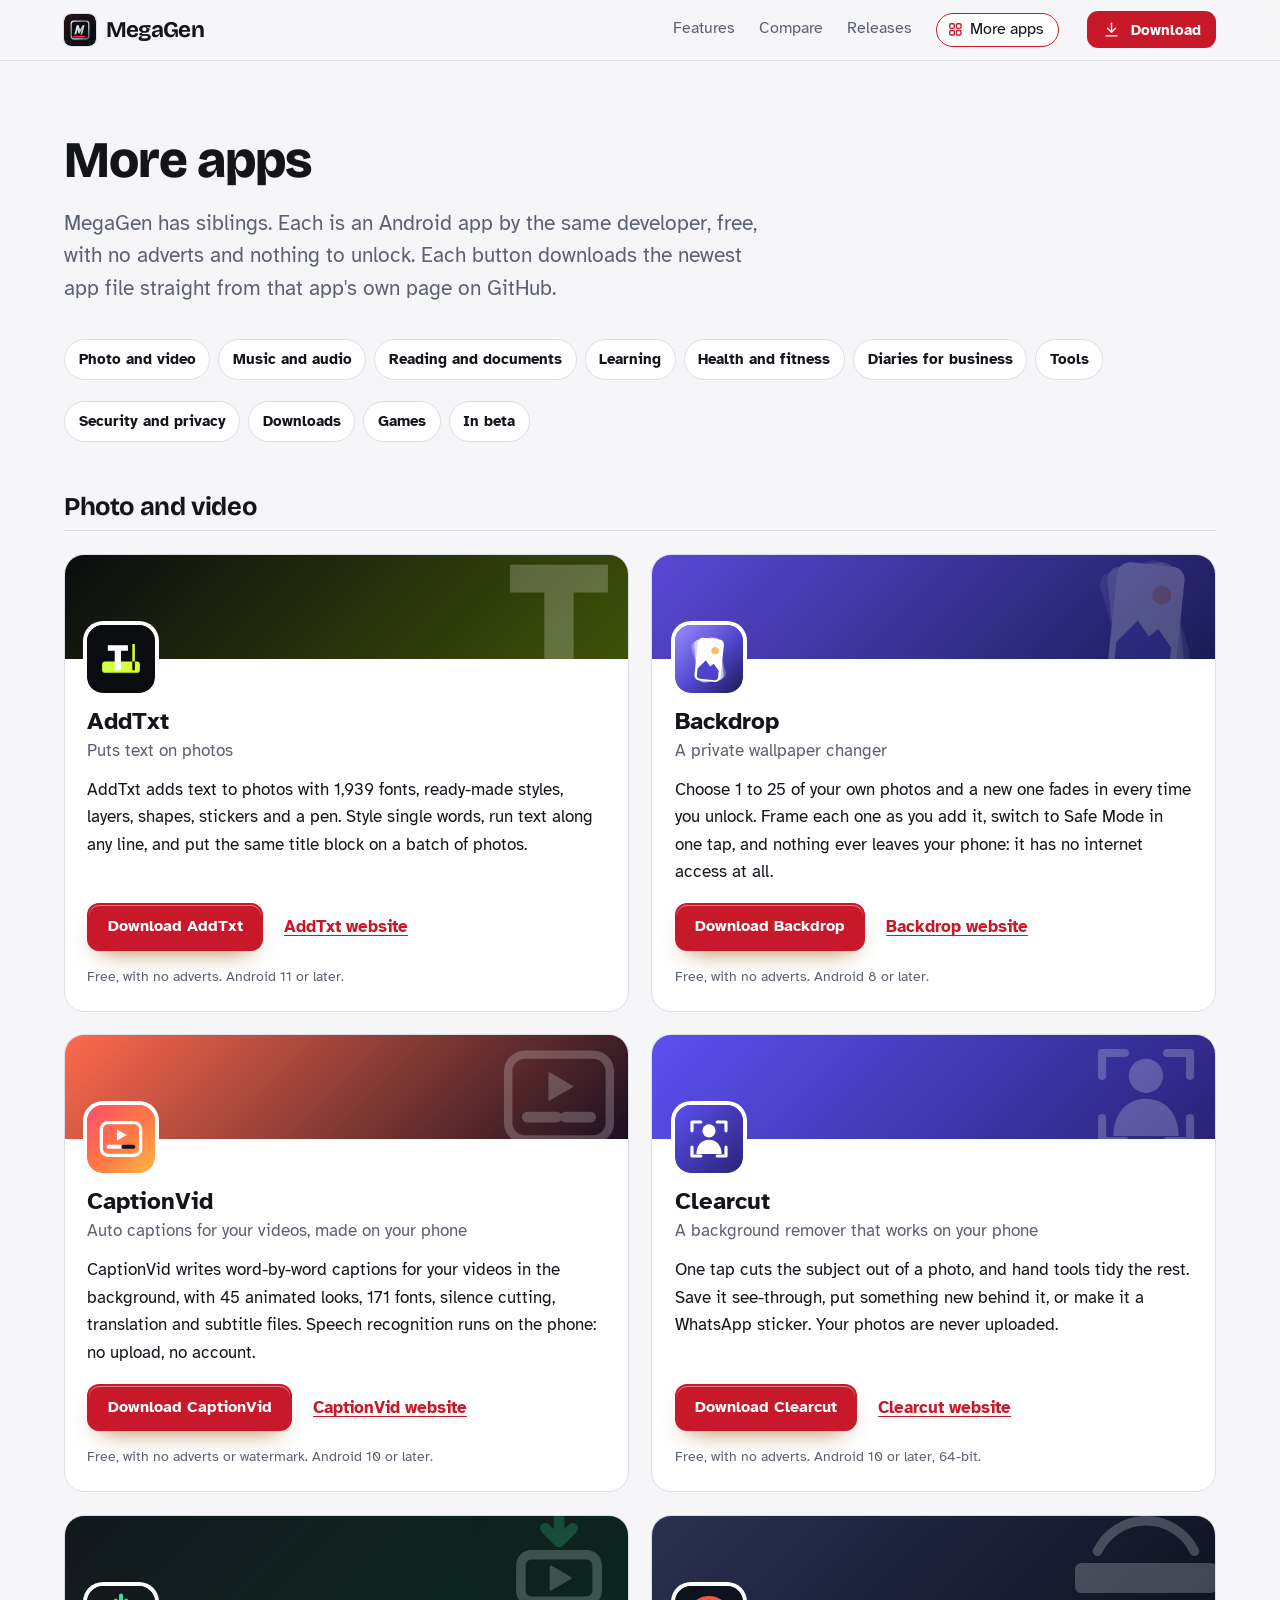
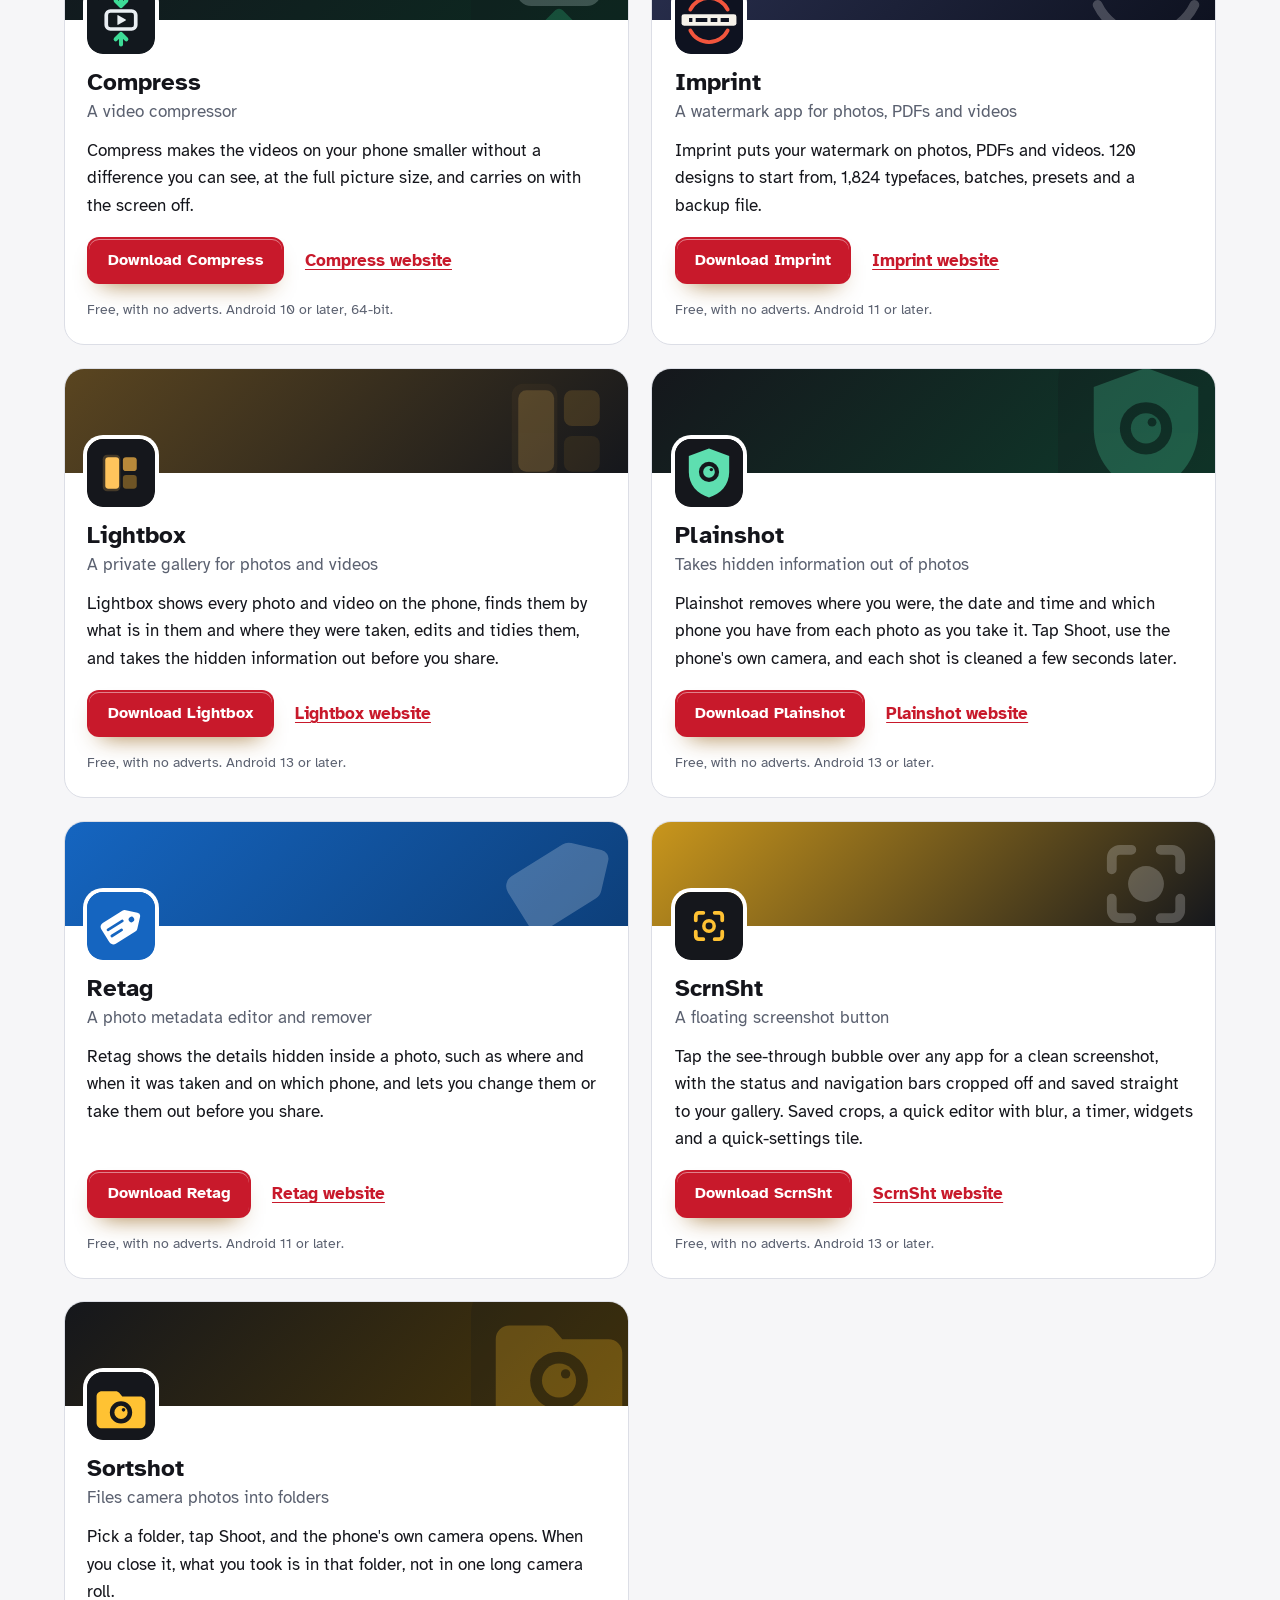
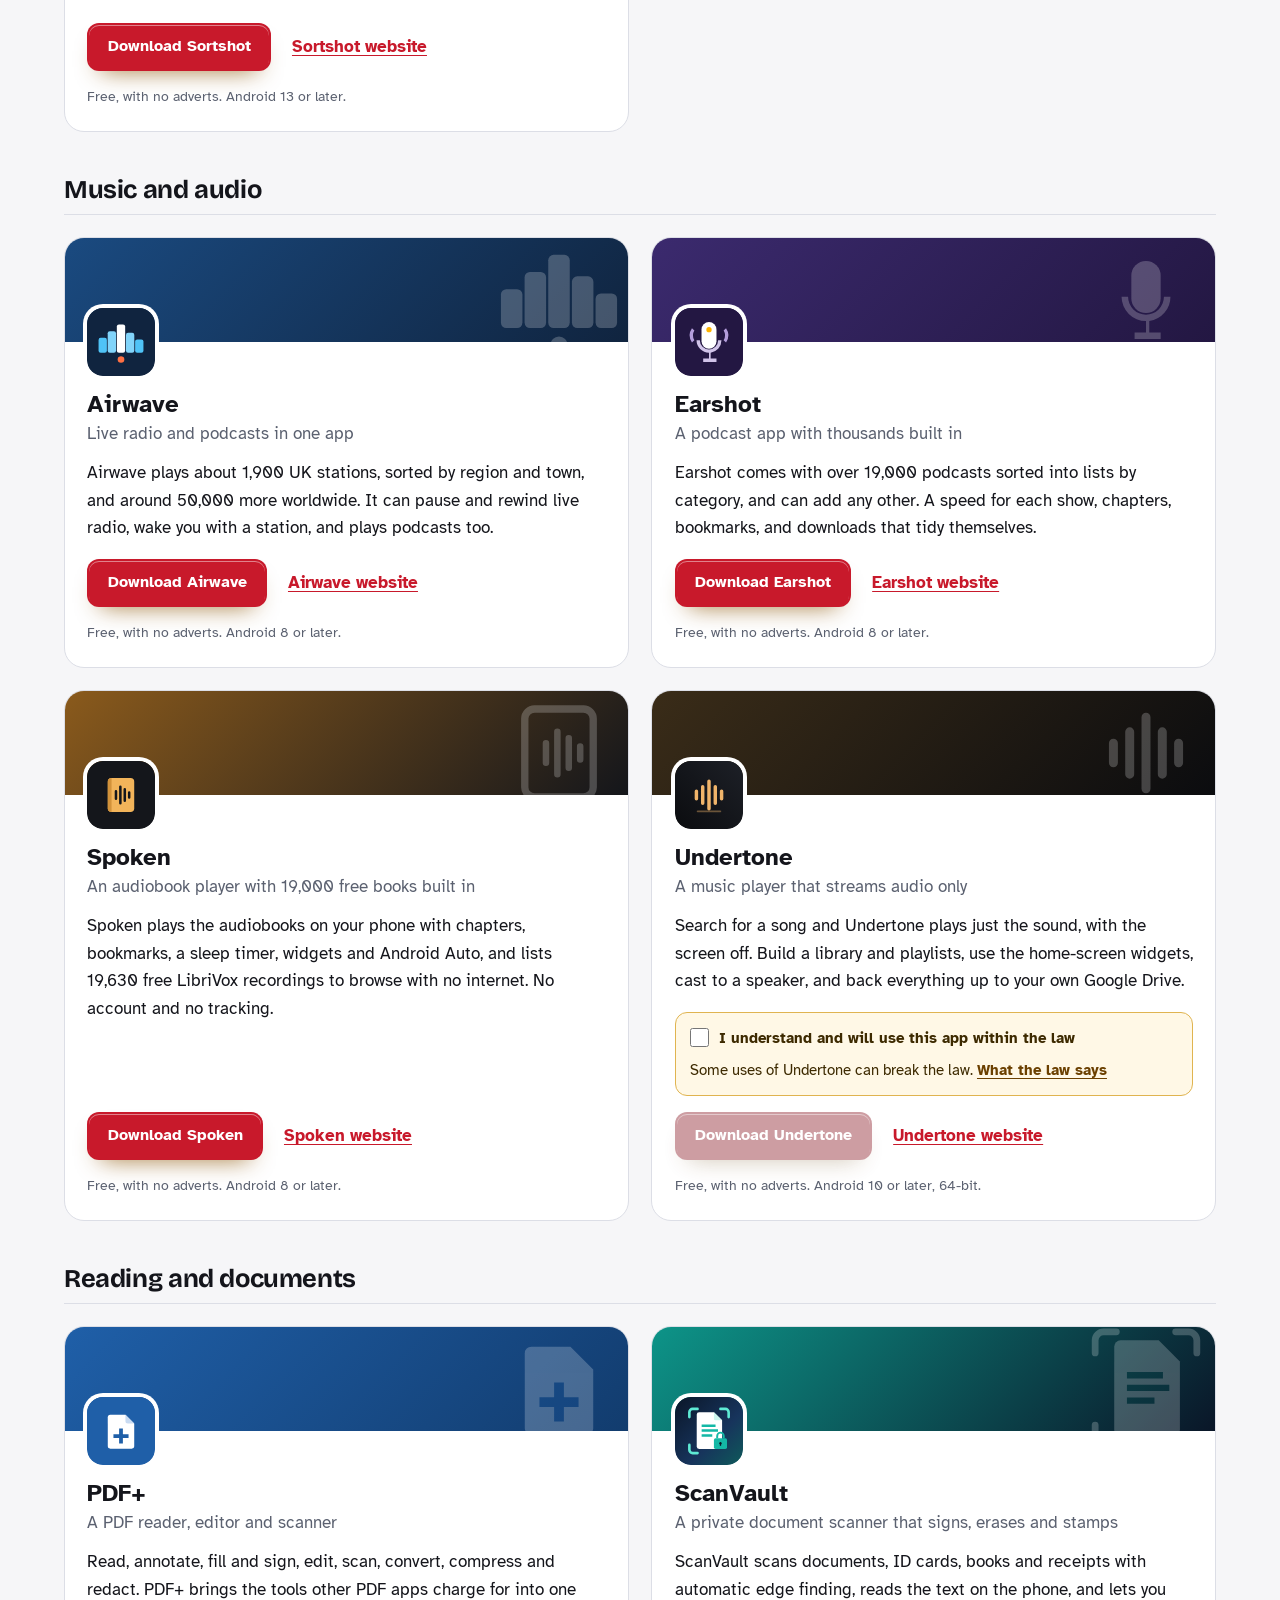
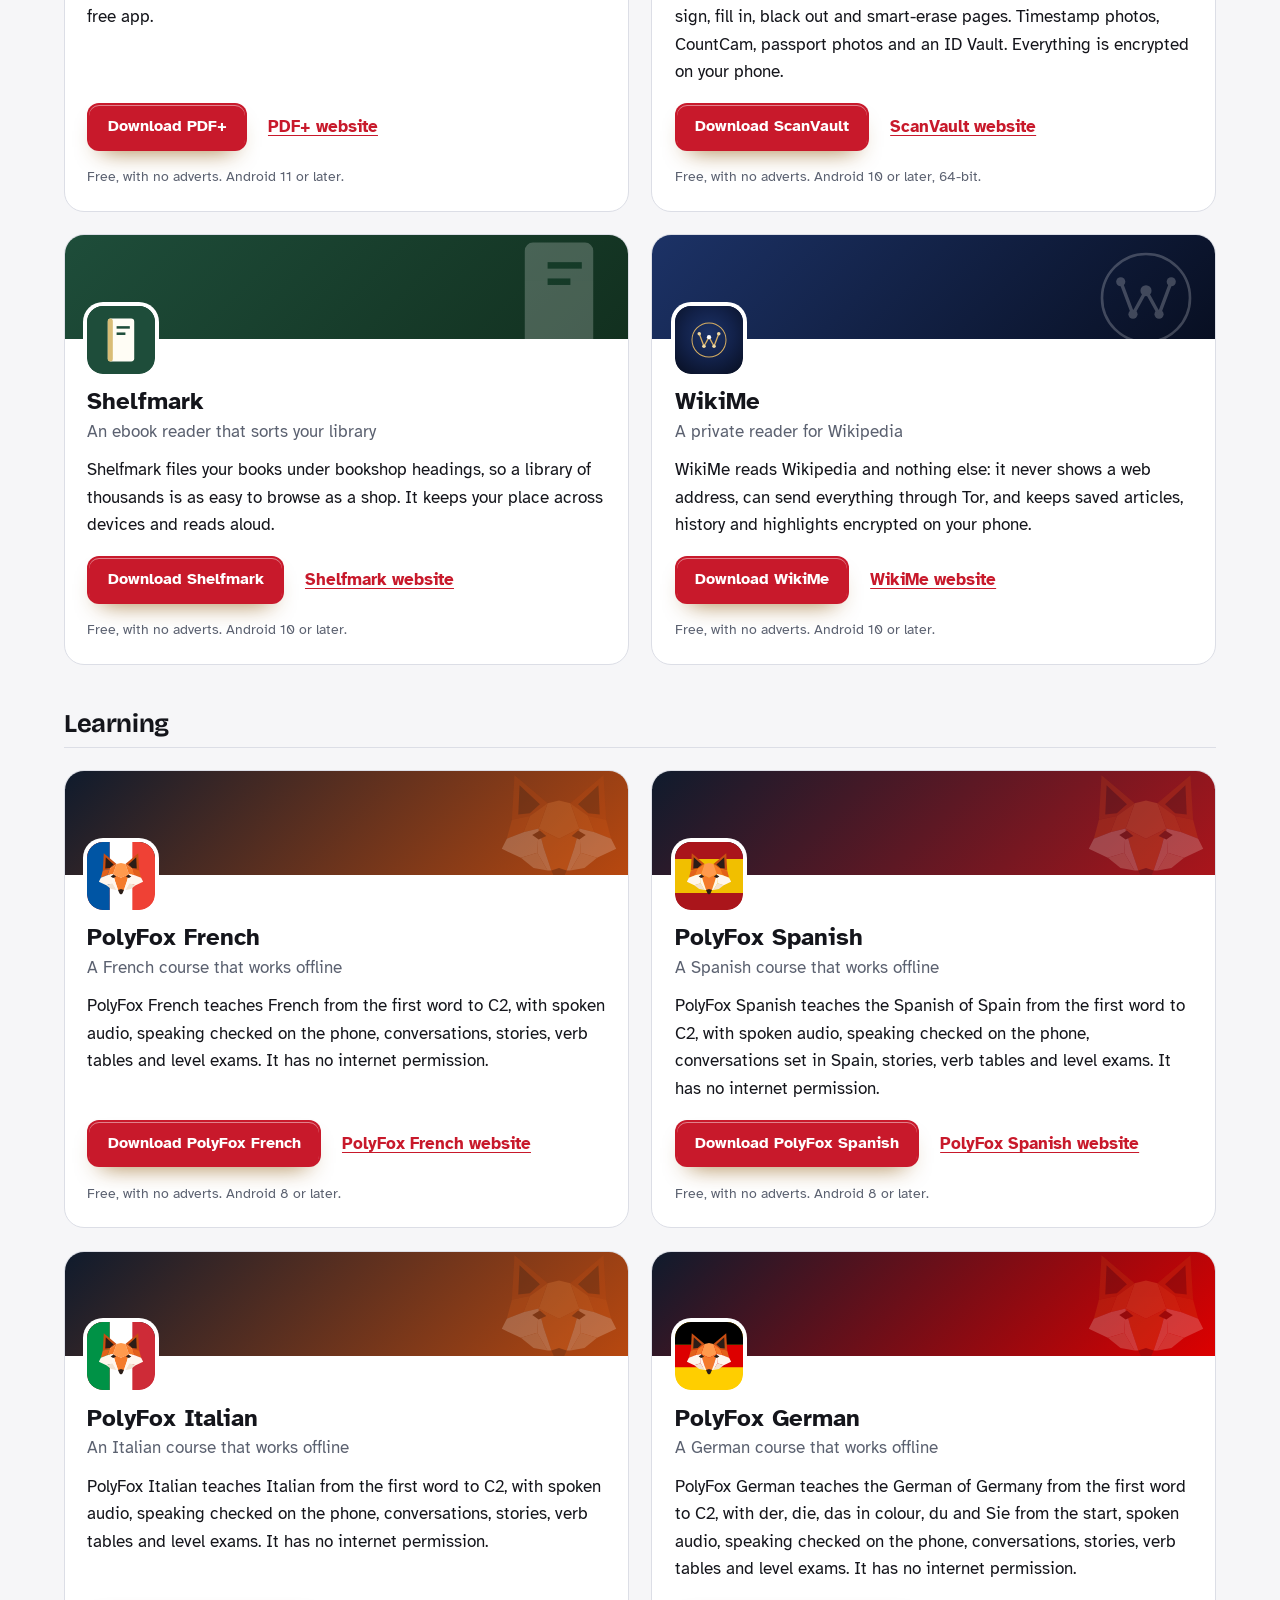
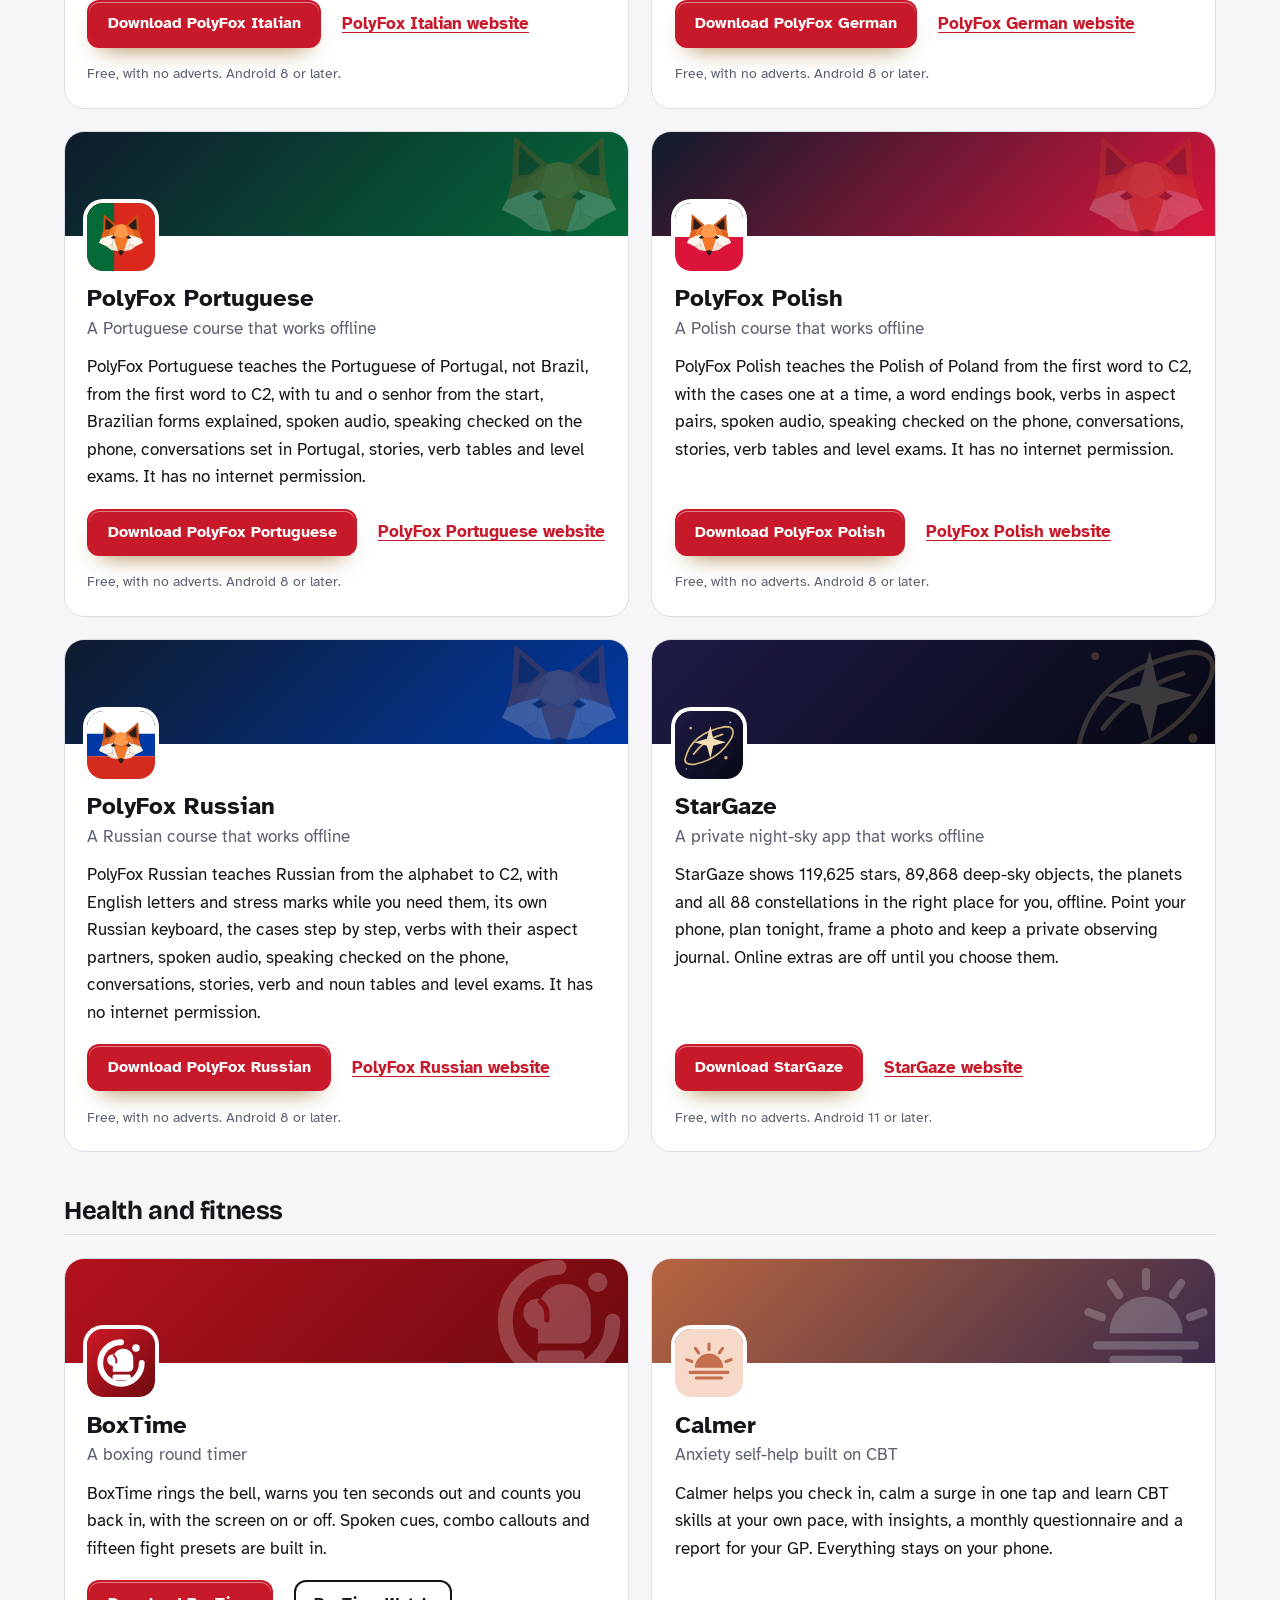
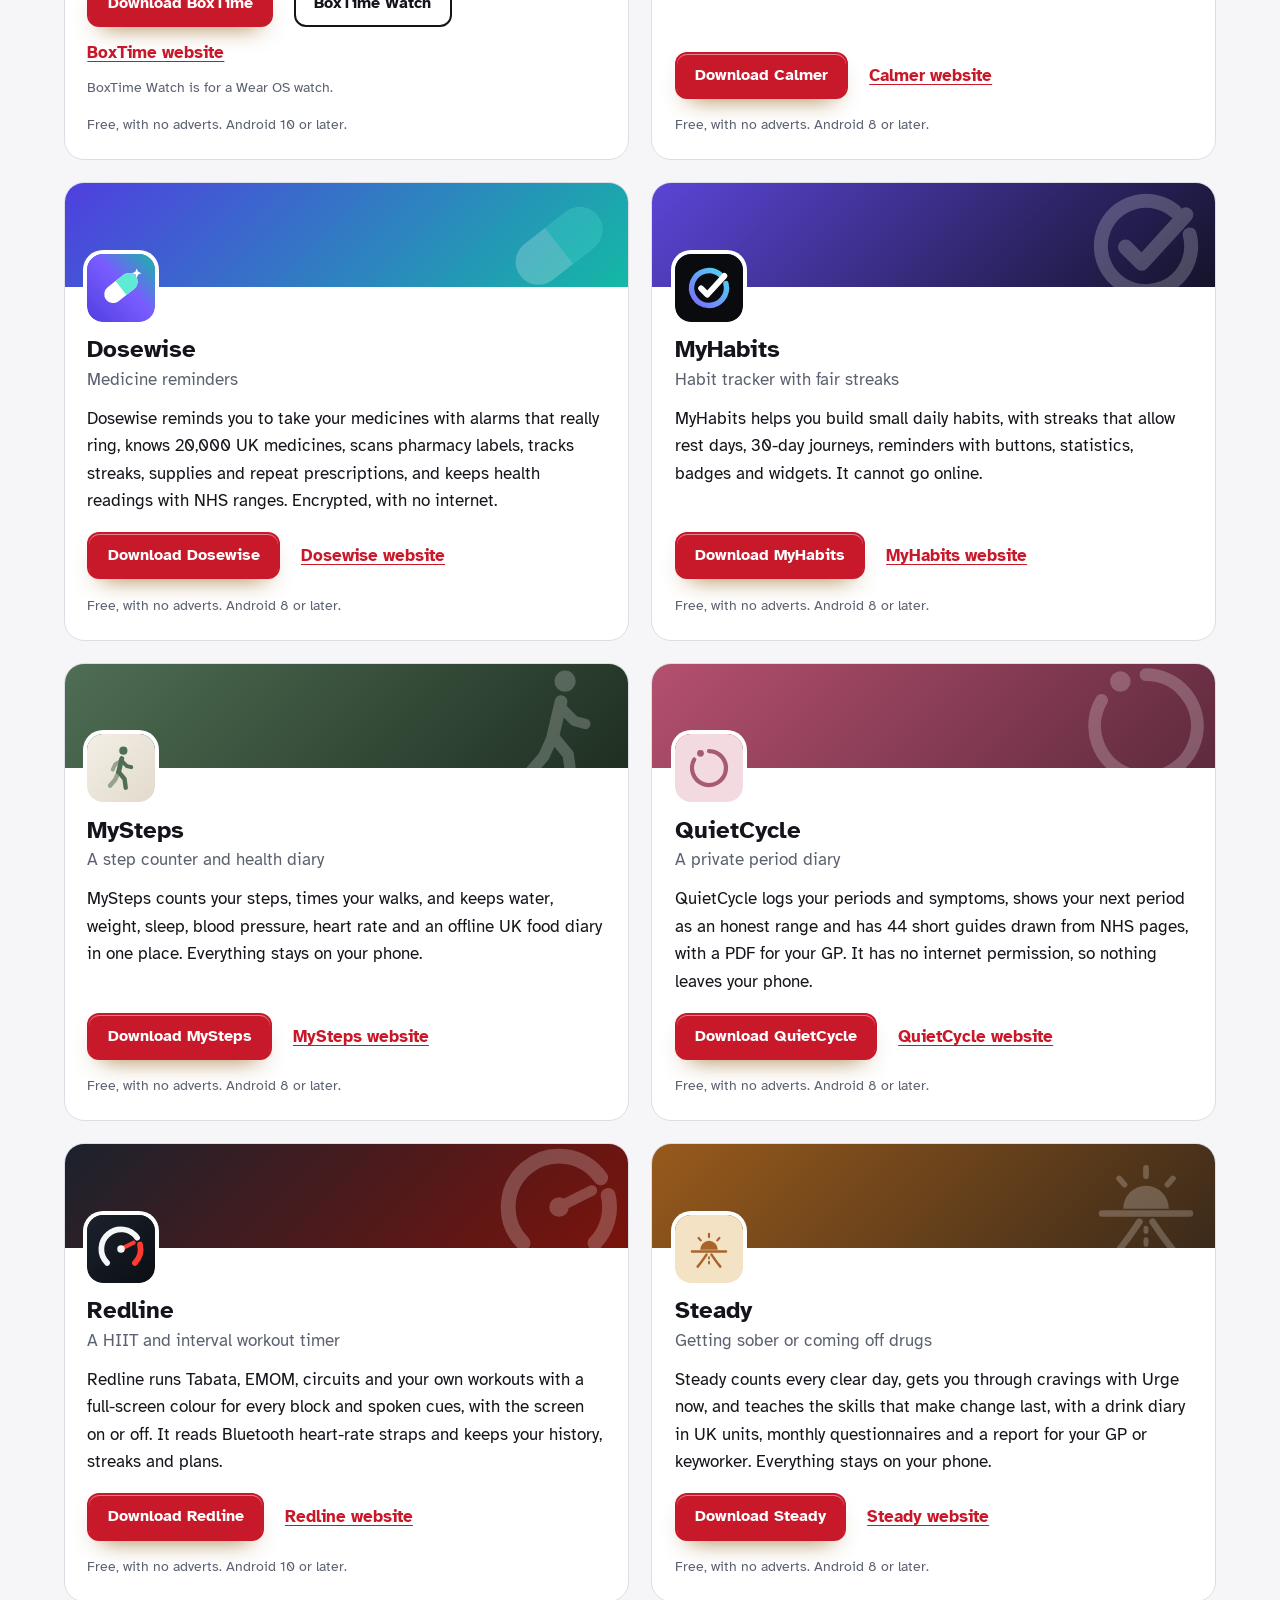
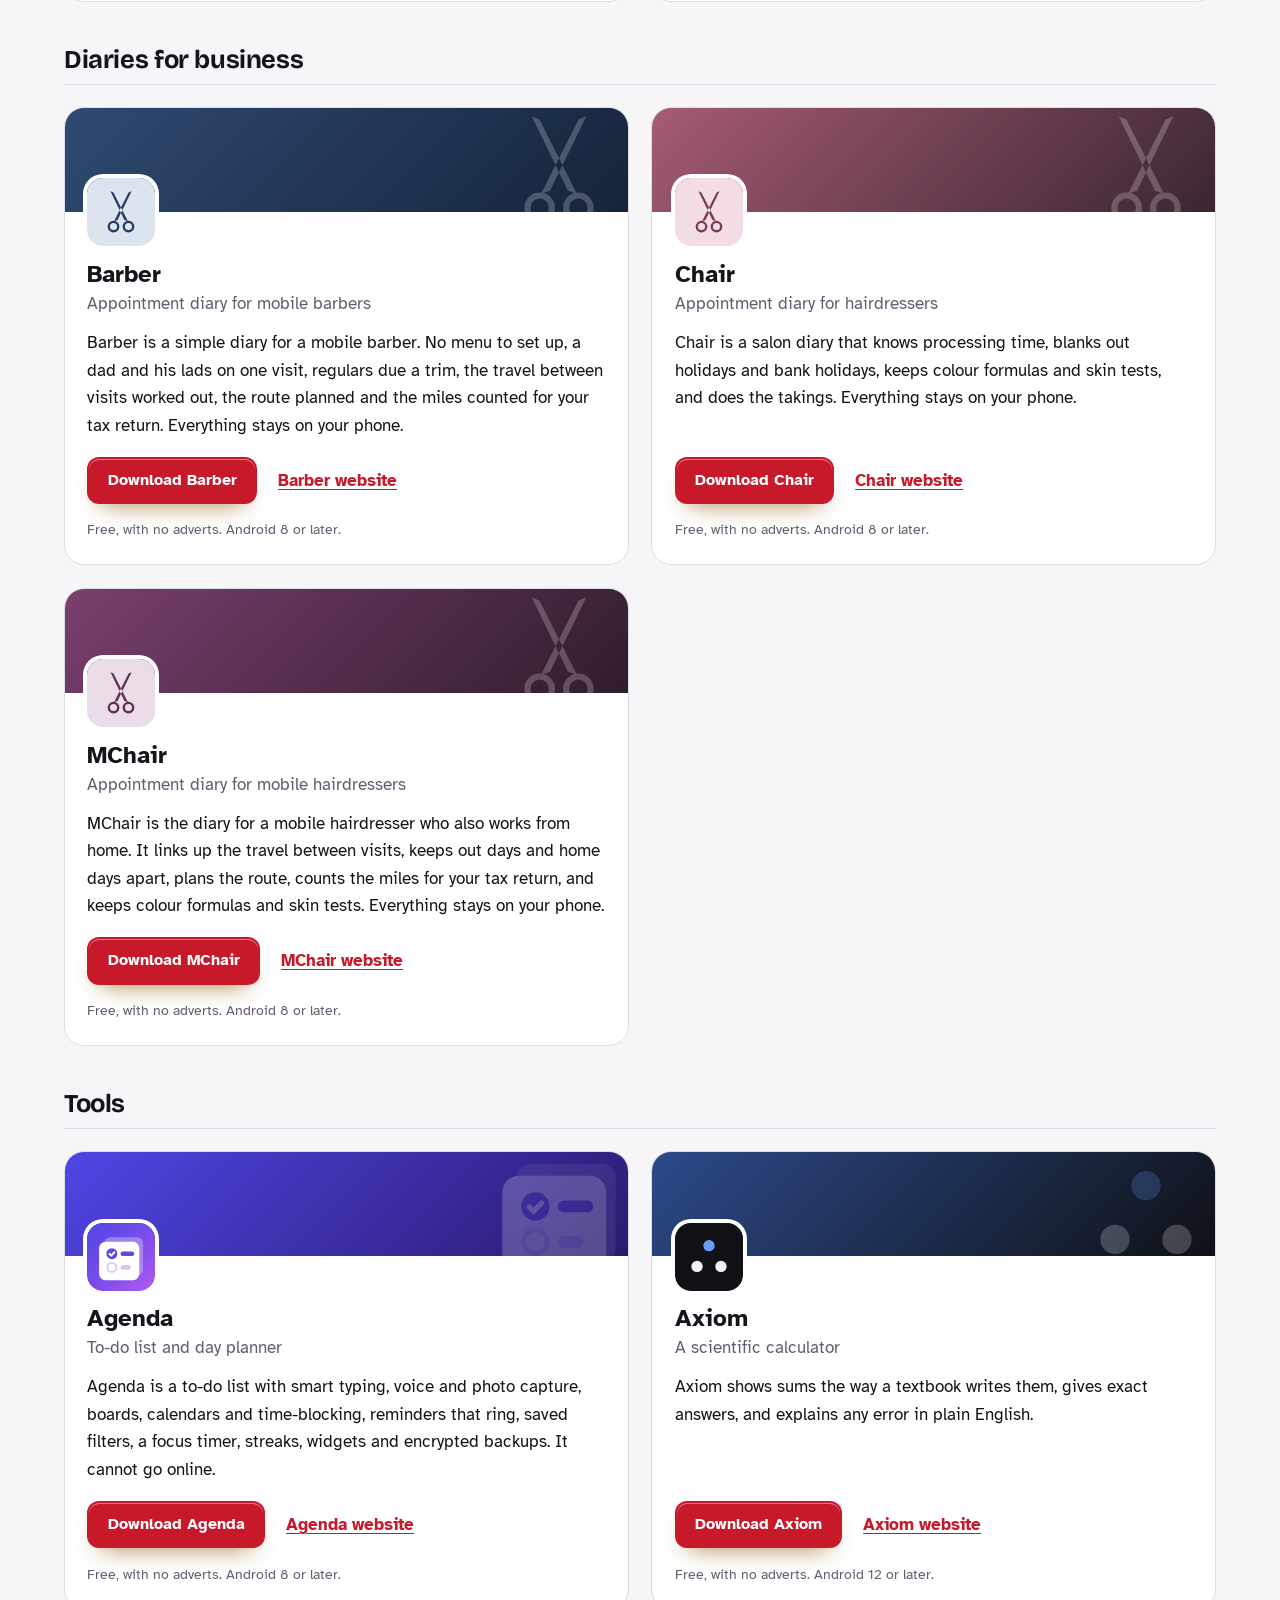
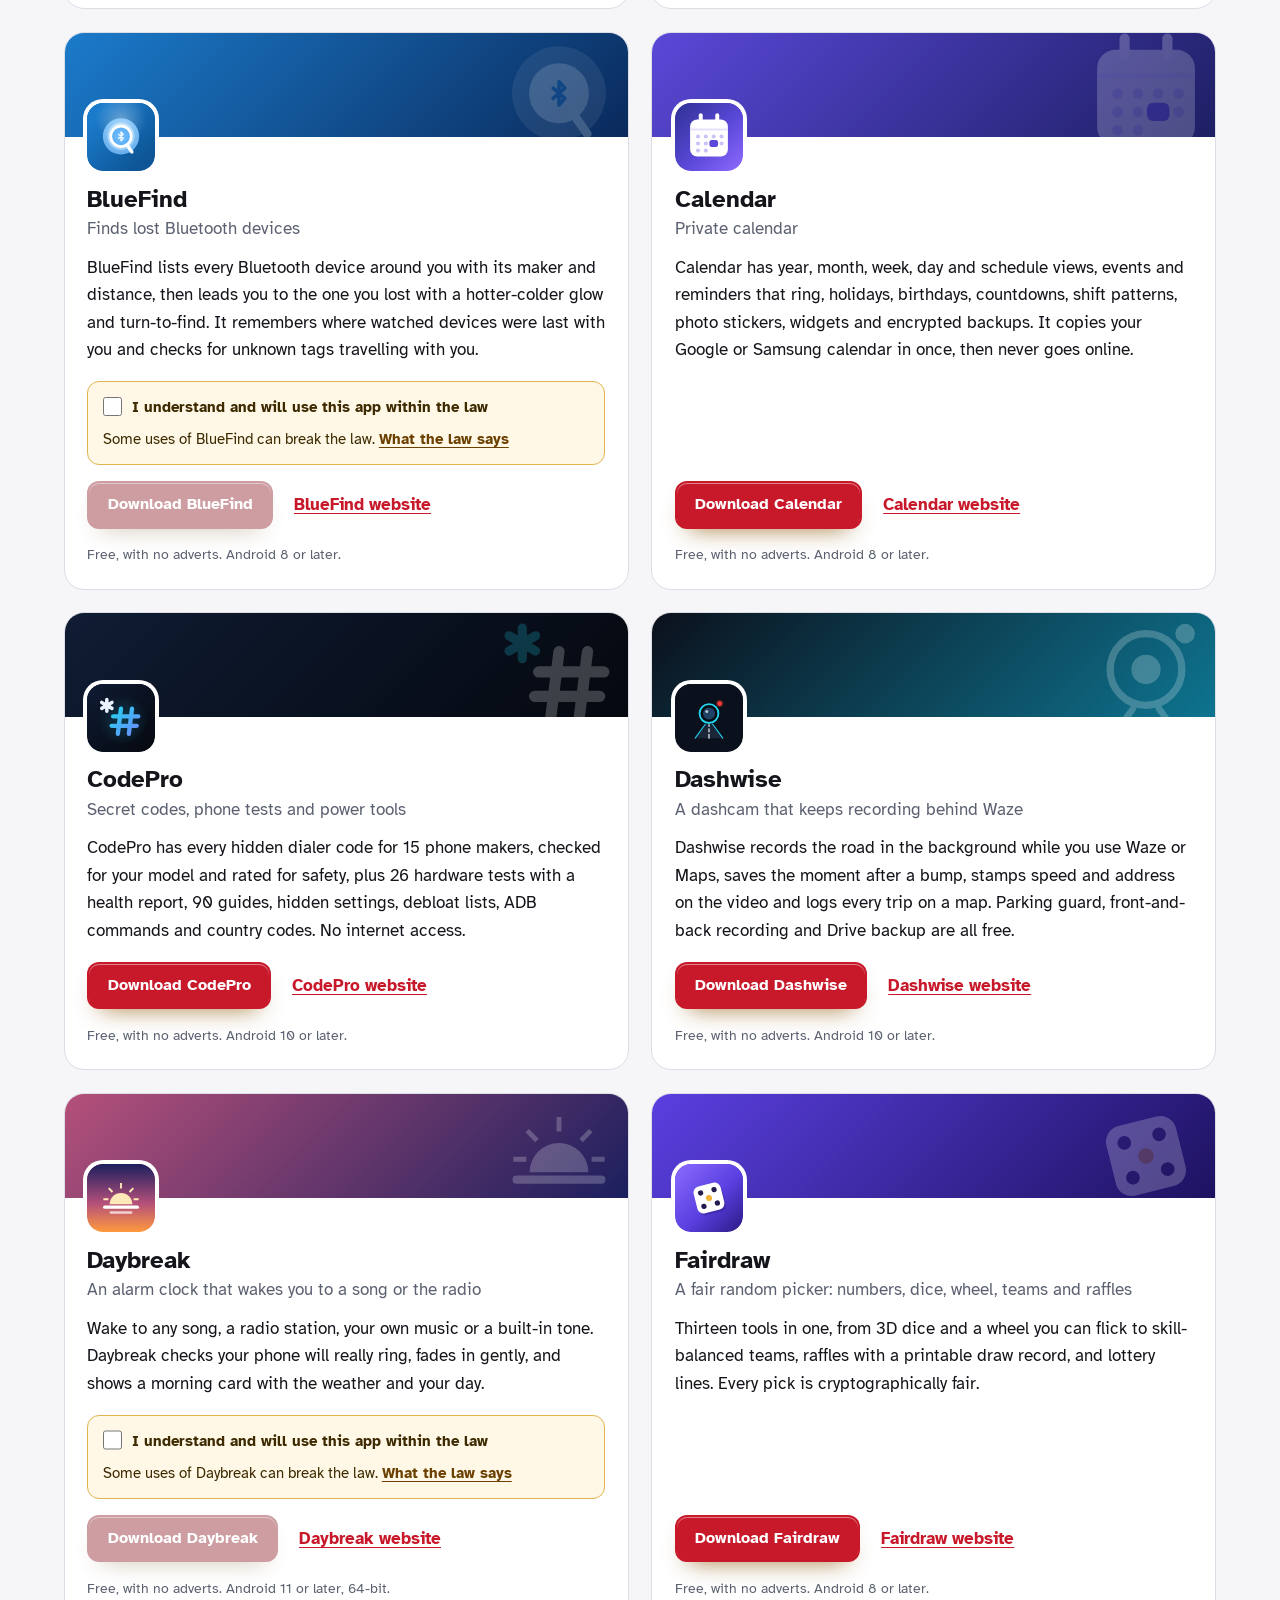
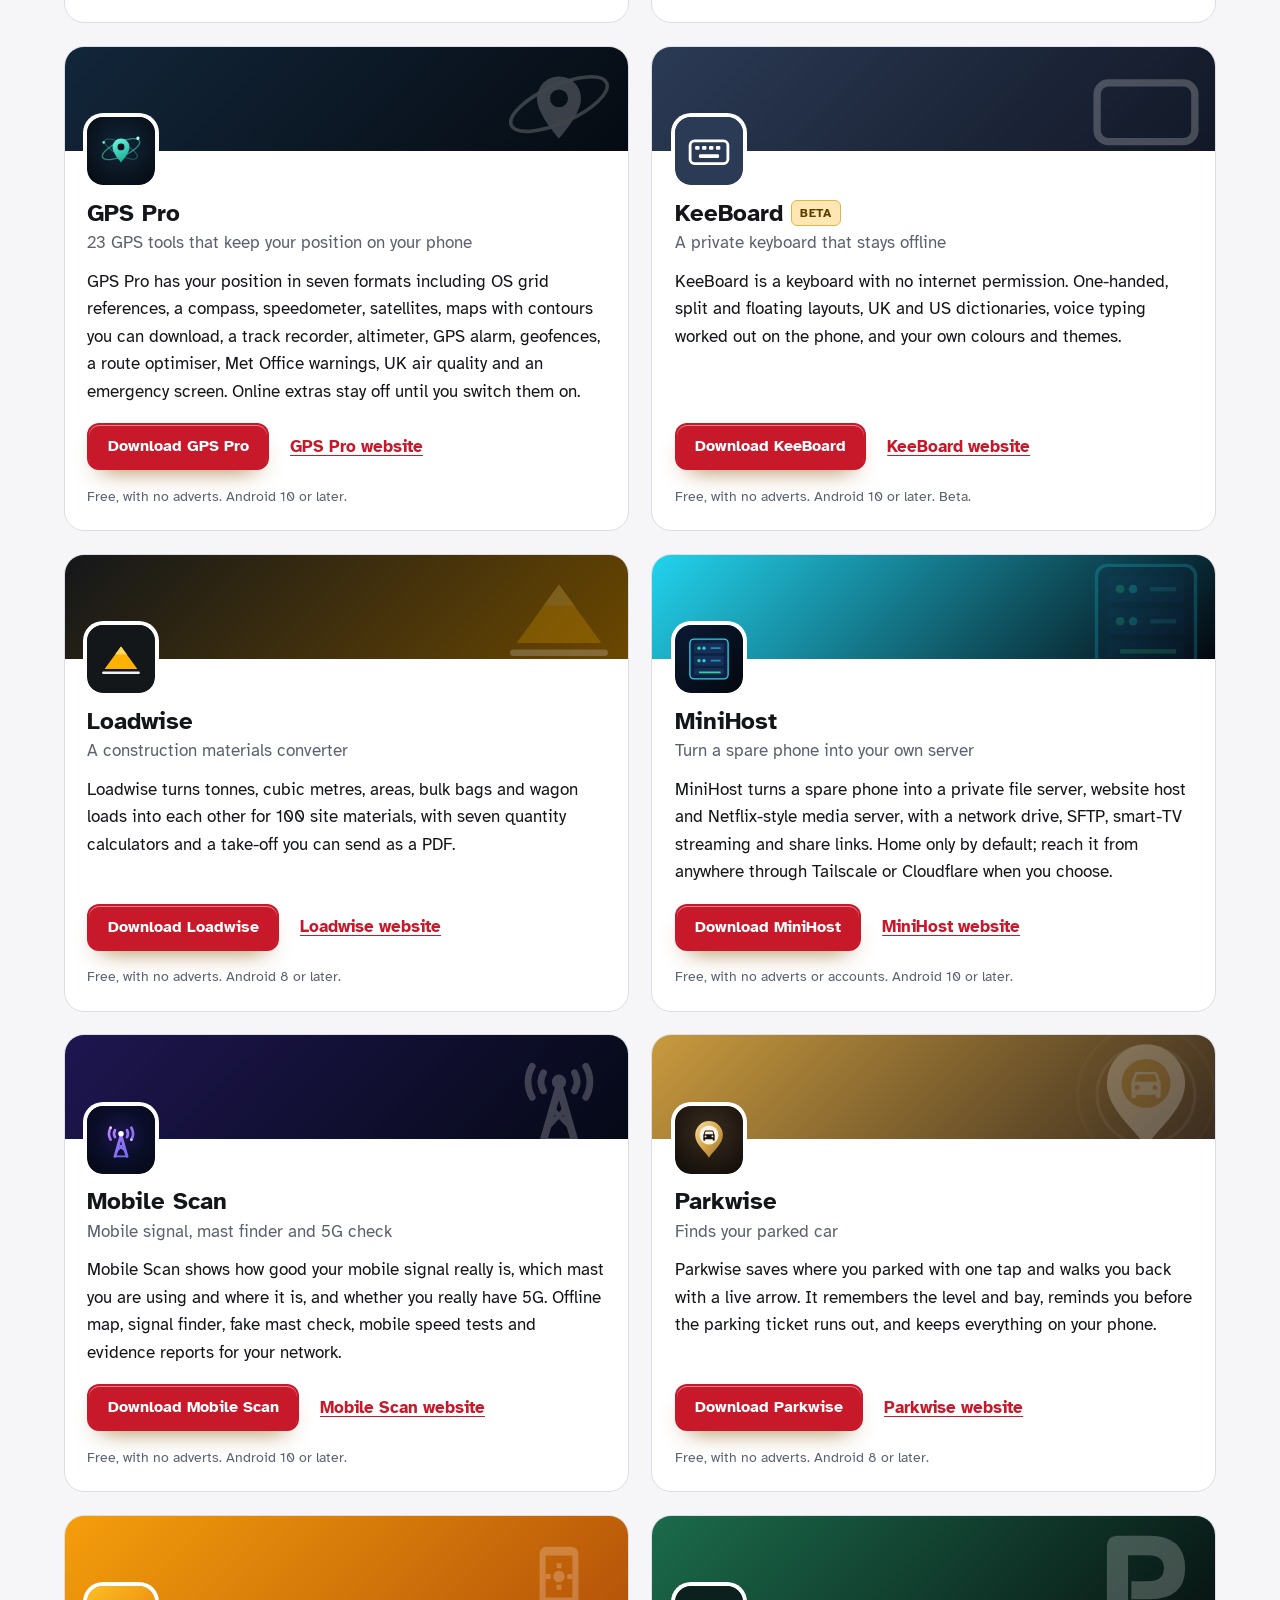
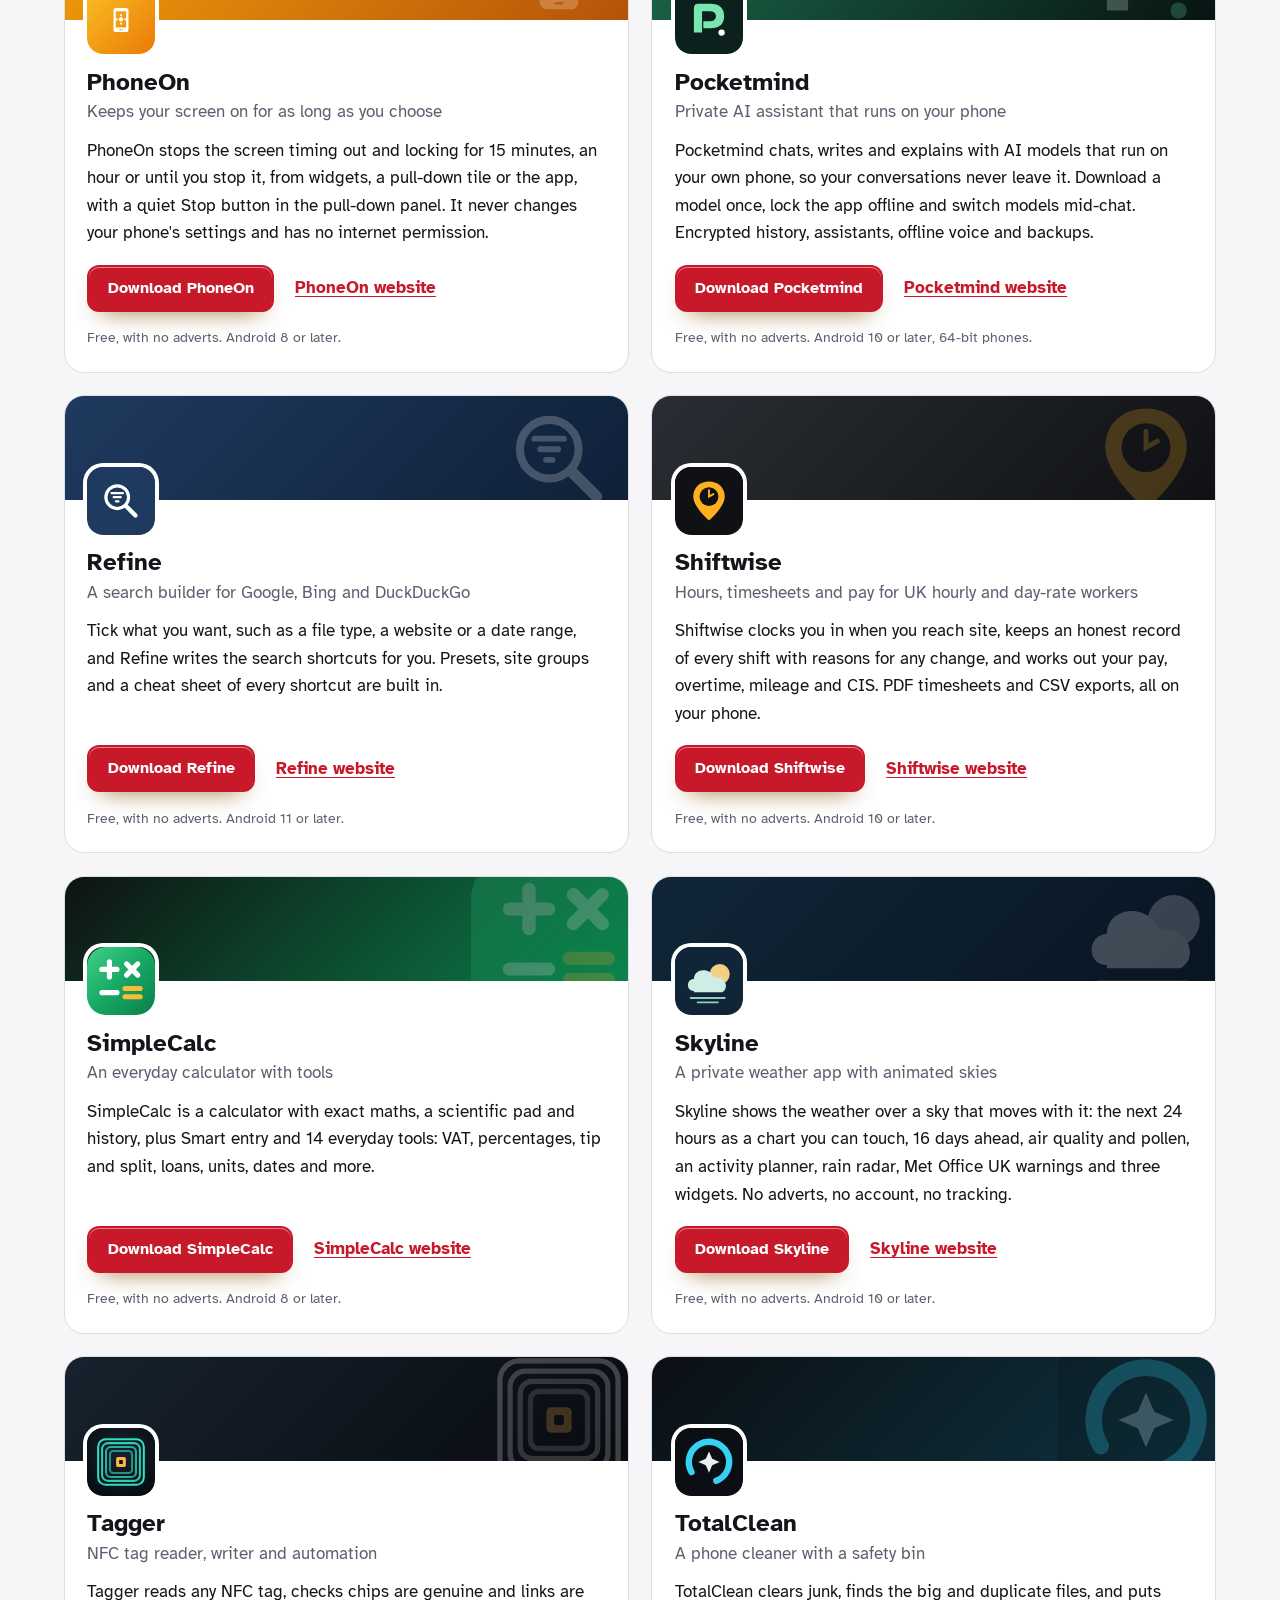
==== commit 4b51c6f0: "More apps: add Unbox and Mobile Scan" ====
--- a/more-apps.html
+++ b/more-apps.html
@@ -4,7 +4,7 @@
 <meta charset="utf-8">
 <meta name="viewport" content="width=device-width, initial-scale=1">
 <title>More free Android apps from the maker of MegaGen</title>
-<meta name="description" content="All 93 free Android apps from the maker of MegaGen, in one list by category, each with its download and a link to its website.">
+<meta name="description" content="All 95 free Android apps from the maker of MegaGen, in one list by category, each with its download and a link to its website.">
 <meta name="author" content="Jonathan Jackson">
 <link rel="canonical" href="https://customgpter.github.io/megagen/more-apps.html">
 <meta name="theme-color" content="#f6f6f8" media="(prefers-color-scheme: light)">
@@ -12,7 +12,7 @@
 <meta property="og:type" content="website">
 <meta property="og:site_name" content="MegaGen">
 <meta property="og:title" content="More free Android apps from the maker of MegaGen">
-<meta property="og:description" content="All 93 free Android apps from the maker of MegaGen, in one list by category, each with its download and a link to its website.">
+<meta property="og:description" content="All 95 free Android apps from the maker of MegaGen, in one list by category, each with its download and a link to its website.">
 <meta property="og:url" content="https://customgpter.github.io/megagen/more-apps.html">
 <meta property="og:image" content="https://customgpter.github.io/megagen/assets/og.png">
 <meta property="og:image:width" content="1200">
@@ -26,7 +26,7 @@
 <link rel="preload" href="./assets/fonts/atkinson-hyperlegible-latin-400-normal.woff2" as="font" type="font/woff2" crossorigin>
 <link rel="stylesheet" href="./assets/site.css?v=1">
 <link rel="stylesheet" href="./assets/house.css?v=1">
-<script type="application/ld+json">{"@context":"https://schema.org","@type":"ItemList","name":"Apps from the maker of MegaGen","url":"https://customgpter.github.io/megagen/more-apps.html","itemListElement":[{"@type":"ListItem","position":1,"name":"AddTxt","url":"https://customgpter.github.io/addtxt/"},{"@type":"ListItem","position":2,"name":"Backdrop","url":"https://customgpter.github.io/backdrop/"},{"@type":"ListItem","position":3,"name":"CaptionVid","url":"https://customgpter.github.io/captionvid/"},{"@type":"ListItem","position":4,"name":"Clearcut","url":"https://customgpter.github.io/clearcut/"},{"@type":"ListItem","position":5,"name":"Compress","url":"https://customgpter.github.io/compress/"},{"@type":"ListItem","position":6,"name":"Imprint","url":"https://customgpter.github.io/imprint/"},{"@type":"ListItem","position":7,"name":"Lightbox","url":"https://customgpter.github.io/lightbox/"},{"@type":"ListItem","position":8,"name":"Plainshot","url":"https://customgpter.github.io/plainshot/"},{"@type":"ListItem","position":9,"name":"Retag","url":"https://customgpter.github.io/retag/"},{"@type":"ListItem","position":10,"name":"ScrnSht","url":"https://customgpter.github.io/scrnsht/"},{"@type":"ListItem","position":11,"name":"Sortshot","url":"https://customgpter.github.io/sortshot/"},{"@type":"ListItem","position":12,"name":"Airwave","url":"https://customgpter.github.io/airwave/"},{"@type":"ListItem","position":13,"name":"Earshot","url":"https://customgpter.github.io/earshot/"},{"@type":"ListItem","position":14,"name":"Spoken","url":"https://customgpter.github.io/spoken/"},{"@type":"ListItem","position":15,"name":"Undertone","url":"https://customgpter.github.io/undertone/"},{"@type":"ListItem","position":16,"name":"PDF+","url":"https://customgpter.github.io/pdfplus/"},{"@type":"ListItem","position":17,"name":"ScanVault","url":"https://customgpter.github.io/scanvault/"},{"@type":"ListItem","position":18,"name":"Shelfmark","url":"https://customgpter.github.io/shelfmark/"},{"@type":"ListItem","position":19,"name":"WikiMe","url":"https://customgpter.github.io/wikime/"},{"@type":"ListItem","position":20,"name":"PolyFox French","url":"https://customgpter.github.io/polyfox/"},{"@type":"ListItem","position":21,"name":"PolyFox Spanish","url":"https://customgpter.github.io/polyfox-spanish/"},{"@type":"ListItem","position":22,"name":"PolyFox Italian","url":"https://customgpter.github.io/polyfox-italian/"},{"@type":"ListItem","position":23,"name":"PolyFox German","url":"https://customgpter.github.io/polyfox-german/"},{"@type":"ListItem","position":24,"name":"PolyFox Portuguese","url":"https://customgpter.github.io/polyfox-portuguese/"},{"@type":"ListItem","position":25,"name":"PolyFox Polish","url":"https://customgpter.github.io/polyfox-polish/"},{"@type":"ListItem","position":26,"name":"PolyFox Russian","url":"https://customgpter.github.io/polyfox-russian/"},{"@type":"ListItem","position":27,"name":"StarGaze","url":"https://customgpter.github.io/stargaze/"},{"@type":"ListItem","position":28,"name":"BoxTime","url":"https://customgpter.github.io/boxtime/"},{"@type":"ListItem","position":29,"name":"Calmer","url":"https://customgpter.github.io/calmer/"},{"@type":"ListItem","position":30,"name":"Dosewise","url":"https://customgpter.github.io/dosewise/"},{"@type":"ListItem","position":31,"name":"MyHabits","url":"https://customgpter.github.io/myhabits/"},{"@type":"ListItem","position":32,"name":"MySteps","url":"https://customgpter.github.io/mysteps/"},{"@type":"ListItem","position":33,"name":"QuietCycle","url":"https://customgpter.github.io/quietcycle/"},{"@type":"ListItem","position":34,"name":"Redline","url":"https://customgpter.github.io/redline/"},{"@type":"ListItem","position":35,"name":"Steady","url":"https://customgpter.github.io/steady/"},{"@type":"ListItem","position":36,"name":"Barber","url":"https://customgpter.github.io/barber/"},{"@type":"ListItem","position":37,"name":"Chair","url":"https://customgpter.github.io/chair/"},{"@type":"ListItem","position":38,"name":"MChair","url":"https://customgpter.github.io/mchair/"},{"@type":"ListItem","position":39,"name":"Agenda","url":"https://customgpter.github.io/agenda/"},{"@type":"ListItem","position":40,"name":"Axiom","url":"https://customgpter.github.io/axiom/"},{"@type":"ListItem","position":41,"name":"BlueFind","url":"https://customgpter.github.io/bluefind/"},{"@type":"ListItem","position":42,"name":"Calendar","url":"https://customgpter.github.io/calendar/"},{"@type":"ListItem","position":43,"name":"CodePro","url":"https://customgpter.github.io/codepro/"},{"@type":"ListItem","position":44,"name":"Dashwise","url":"https://customgpter.github.io/dashwise/"},{"@type":"ListItem","position":45,"name":"Daybreak","url":"https://customgpter.github.io/daybreak/"},{"@type":"ListItem","position":46,"name":"Fairdraw","url":"https://customgpter.github.io/fairdraw/"},{"@type":"ListItem","position":47,"name":"GPS Pro","url":"https://customgpter.github.io/gpspro/"},{"@type":"ListItem","position":48,"name":"KeeBoard","url":"https://customgpter.github.io/keeboard/"},{"@type":"ListItem","position":49,"name":"Loadwise","url":"https://customgpter.github.io/loadwise/"},{"@type":"ListItem","position":50,"name":"MiniHost","url":"https://customgpter.github.io/minihost/"},{"@type":"ListItem","position":51,"name":"Parkwise","url":"https://customgpter.github.io/parkwise/"},{"@type":"ListItem","position":52,"name":"PhoneOn","url":"https://customgpter.github.io/phoneon/"},{"@type":"ListItem","position":53,"name":"Pocketmind","url":"https://customgpter.github.io/pocketmind/"},{"@type":"ListItem","position":54,"name":"Refine","url":"https://customgpter.github.io/refine/"},{"@type":"ListItem","position":55,"name":"Shiftwise","url":"https://customgpter.github.io/shiftwise/"},{"@type":"ListItem","position":56,"name":"SimpleCalc","url":"https://customgpter.github.io/simplecalc/"},{"@type":"ListItem","position":57,"name":"Skyline","url":"https://customgpter.github.io/skyline/"},{"@type":"ListItem","position":58,"name":"Tagger","url":"https://customgpter.github.io/tagger/"},{"@type":"ListItem","position":59,"name":"TotalClean","url":"https://customgpter.github.io/totalclean/"},{"@type":"ListItem","position":60,"name":"TVLink","url":"https://customgpter.github.io/tvlink/"},{"@type":"ListItem","position":61,"name":"WhatsKeep","url":"https://customgpter.github.io/whatskeep/"},{"@type":"ListItem","position":62,"name":"WiFi Scan","url":"https://customgpter.github.io/wifiscan/"},{"@type":"ListItem","position":63,"name":"Auditly","url":"https://customgpter.github.io/auditly/"},{"@type":"ListItem","position":64,"name":"Backchannel","url":"https://customgpter.github.io/backchannel/"},{"@type":"ListItem","position":65,"name":"ENotes","url":"https://customgpter.github.io/enotes/"},{"@type":"ListItem","position":66,"name":"FindMe","url":"https://customgpter.github.io/findme/"},{"@type":"ListItem","position":67,"name":"iLock","url":"https://customgpter.github.io/ilock/"},{"@type":"ListItem","position":68,"name":"ImSafe","url":"https://customgpter.github.io/imsafe/"},{"@type":"ListItem","position":69,"name":"IShred","url":"https://customgpter.github.io/ishred/"},{"@type":"ListItem","position":70,"name":"LockBox","url":"https://customgpter.github.io/lockbox/"},{"@type":"ListItem","position":71,"name":"PassVault","url":"https://customgpter.github.io/passvault/"},{"@type":"ListItem","position":72,"name":"SpyFind","url":"https://customgpter.github.io/spyfind/"},{"@type":"ListItem","position":73,"name":"TextWipe","url":"https://customgpter.github.io/textwipe/"},{"@type":"ListItem","position":74,"name":"Tracewire","url":"https://customgpter.github.io/tracewire/"},{"@type":"ListItem","position":75,"name":"Vigil","url":"https://customgpter.github.io/vigil/"},{"@type":"ListItem","position":76,"name":"Grab","url":"https://customgpter.github.io/grab/"},{"@type":"ListItem","position":77,"name":"Swarm","url":"https://customgpter.github.io/swarm/"},{"@type":"ListItem","position":78,"name":"Plane Games","url":"https://customgpter.github.io/plane-games/"},{"@type":"ListItem","position":79,"name":"Ninefold","url":"https://customgpter.github.io/ninefold/"},{"@type":"ListItem","position":80,"name":"Cubewise","url":"https://customgpter.github.io/cubewise/"},{"@type":"ListItem","position":81,"name":"Tilewise","url":"https://customgpter.github.io/tilewise/"},{"@type":"ListItem","position":82,"name":"Letterwise","url":"https://customgpter.github.io/letterwise/"},{"@type":"ListItem","position":83,"name":"Kingside","url":"https://customgpter.github.io/kingside/"},{"@type":"ListItem","position":84,"name":"Deckhand","url":"https://customgpter.github.io/deckhand/"},{"@type":"ListItem","position":85,"name":"SNESForge","url":"https://customgpter.github.io/snesforge/"},{"@type":"ListItem","position":86,"name":"Fame Boy","url":"https://customgpter.github.io/fameboy/"},{"@type":"ListItem","position":87,"name":"PSPPro","url":"https://customgpter.github.io/psppro/"},{"@type":"ListItem","position":88,"name":"MegaGen","url":"https://customgpter.github.io/megagen/"},{"@type":"ListItem","position":89,"name":"QVR","url":"https://customgpter.github.io/qvr/"},{"@type":"ListItem","position":90,"name":"QVR Watch","url":"https://customgpter.github.io/qvr-watch/"},{"@type":"ListItem","position":91,"name":"QVRLite","url":"https://customgpter.github.io/qvrlite/"},{"@type":"ListItem","position":92,"name":"Onionz","url":"https://customgpter.github.io/onionz/"},{"@type":"ListItem","position":93,"name":"OnionzWeb","url":"https://customgpter.github.io/onionzweb/"}]}</script>
+<script type="application/ld+json">{"@context":"https://schema.org","@type":"ItemList","name":"Apps from the maker of MegaGen","url":"https://customgpter.github.io/megagen/more-apps.html","itemListElement":[{"@type":"ListItem","position":1,"name":"AddTxt","url":"https://customgpter.github.io/addtxt/"},{"@type":"ListItem","position":2,"name":"Backdrop","url":"https://customgpter.github.io/backdrop/"},{"@type":"ListItem","position":3,"name":"CaptionVid","url":"https://customgpter.github.io/captionvid/"},{"@type":"ListItem","position":4,"name":"Clearcut","url":"https://customgpter.github.io/clearcut/"},{"@type":"ListItem","position":5,"name":"Compress","url":"https://customgpter.github.io/compress/"},{"@type":"ListItem","position":6,"name":"Imprint","url":"https://customgpter.github.io/imprint/"},{"@type":"ListItem","position":7,"name":"Lightbox","url":"https://customgpter.github.io/lightbox/"},{"@type":"ListItem","position":8,"name":"Plainshot","url":"https://customgpter.github.io/plainshot/"},{"@type":"ListItem","position":9,"name":"Retag","url":"https://customgpter.github.io/retag/"},{"@type":"ListItem","position":10,"name":"ScrnSht","url":"https://customgpter.github.io/scrnsht/"},{"@type":"ListItem","position":11,"name":"Sortshot","url":"https://customgpter.github.io/sortshot/"},{"@type":"ListItem","position":12,"name":"Airwave","url":"https://customgpter.github.io/airwave/"},{"@type":"ListItem","position":13,"name":"Earshot","url":"https://customgpter.github.io/earshot/"},{"@type":"ListItem","position":14,"name":"Spoken","url":"https://customgpter.github.io/spoken/"},{"@type":"ListItem","position":15,"name":"Undertone","url":"https://customgpter.github.io/undertone/"},{"@type":"ListItem","position":16,"name":"PDF+","url":"https://customgpter.github.io/pdfplus/"},{"@type":"ListItem","position":17,"name":"ScanVault","url":"https://customgpter.github.io/scanvault/"},{"@type":"ListItem","position":18,"name":"Shelfmark","url":"https://customgpter.github.io/shelfmark/"},{"@type":"ListItem","position":19,"name":"WikiMe","url":"https://customgpter.github.io/wikime/"},{"@type":"ListItem","position":20,"name":"PolyFox French","url":"https://customgpter.github.io/polyfox/"},{"@type":"ListItem","position":21,"name":"PolyFox Spanish","url":"https://customgpter.github.io/polyfox-spanish/"},{"@type":"ListItem","position":22,"name":"PolyFox Italian","url":"https://customgpter.github.io/polyfox-italian/"},{"@type":"ListItem","position":23,"name":"PolyFox German","url":"https://customgpter.github.io/polyfox-german/"},{"@type":"ListItem","position":24,"name":"PolyFox Portuguese","url":"https://customgpter.github.io/polyfox-portuguese/"},{"@type":"ListItem","position":25,"name":"PolyFox Polish","url":"https://customgpter.github.io/polyfox-polish/"},{"@type":"ListItem","position":26,"name":"PolyFox Russian","url":"https://customgpter.github.io/polyfox-russian/"},{"@type":"ListItem","position":27,"name":"StarGaze","url":"https://customgpter.github.io/stargaze/"},{"@type":"ListItem","position":28,"name":"BoxTime","url":"https://customgpter.github.io/boxtime/"},{"@type":"ListItem","position":29,"name":"Calmer","url":"https://customgpter.github.io/calmer/"},{"@type":"ListItem","position":30,"name":"Dosewise","url":"https://customgpter.github.io/dosewise/"},{"@type":"ListItem","position":31,"name":"MyHabits","url":"https://customgpter.github.io/myhabits/"},{"@type":"ListItem","position":32,"name":"MySteps","url":"https://customgpter.github.io/mysteps/"},{"@type":"ListItem","position":33,"name":"QuietCycle","url":"https://customgpter.github.io/quietcycle/"},{"@type":"ListItem","position":34,"name":"Redline","url":"https://customgpter.github.io/redline/"},{"@type":"ListItem","position":35,"name":"Steady","url":"https://customgpter.github.io/steady/"},{"@type":"ListItem","position":36,"name":"Barber","url":"https://customgpter.github.io/barber/"},{"@type":"ListItem","position":37,"name":"Chair","url":"https://customgpter.github.io/chair/"},{"@type":"ListItem","position":38,"name":"MChair","url":"https://customgpter.github.io/mchair/"},{"@type":"ListItem","position":39,"name":"Agenda","url":"https://customgpter.github.io/agenda/"},{"@type":"ListItem","position":40,"name":"Axiom","url":"https://customgpter.github.io/axiom/"},{"@type":"ListItem","position":41,"name":"BlueFind","url":"https://customgpter.github.io/bluefind/"},{"@type":"ListItem","position":42,"name":"Calendar","url":"https://customgpter.github.io/calendar/"},{"@type":"ListItem","position":43,"name":"CodePro","url":"https://customgpter.github.io/codepro/"},{"@type":"ListItem","position":44,"name":"Dashwise","url":"https://customgpter.github.io/dashwise/"},{"@type":"ListItem","position":45,"name":"Daybreak","url":"https://customgpter.github.io/daybreak/"},{"@type":"ListItem","position":46,"name":"Fairdraw","url":"https://customgpter.github.io/fairdraw/"},{"@type":"ListItem","position":47,"name":"GPS Pro","url":"https://customgpter.github.io/gpspro/"},{"@type":"ListItem","position":48,"name":"KeeBoard","url":"https://customgpter.github.io/keeboard/"},{"@type":"ListItem","position":49,"name":"Loadwise","url":"https://customgpter.github.io/loadwise/"},{"@type":"ListItem","position":50,"name":"MiniHost","url":"https://customgpter.github.io/minihost/"},{"@type":"ListItem","position":51,"name":"Mobile Scan","url":"https://customgpter.github.io/mobilescan/"},{"@type":"ListItem","position":52,"name":"Parkwise","url":"https://customgpter.github.io/parkwise/"},{"@type":"ListItem","position":53,"name":"PhoneOn","url":"https://customgpter.github.io/phoneon/"},{"@type":"ListItem","position":54,"name":"Pocketmind","url":"https://customgpter.github.io/pocketmind/"},{"@type":"ListItem","position":55,"name":"Refine","url":"https://customgpter.github.io/refine/"},{"@type":"ListItem","position":56,"name":"Shiftwise","url":"https://customgpter.github.io/shiftwise/"},{"@type":"ListItem","position":57,"name":"SimpleCalc","url":"https://customgpter.github.io/simplecalc/"},{"@type":"ListItem","position":58,"name":"Skyline","url":"https://customgpter.github.io/skyline/"},{"@type":"ListItem","position":59,"name":"Tagger","url":"https://customgpter.github.io/tagger/"},{"@type":"ListItem","position":60,"name":"TotalClean","url":"https://customgpter.github.io/totalclean/"},{"@type":"ListItem","position":61,"name":"TVLink","url":"https://customgpter.github.io/tvlink/"},{"@type":"ListItem","position":62,"name":"Unbox","url":"https://customgpter.github.io/unbox/"},{"@type":"ListItem","position":63,"name":"WhatsKeep","url":"https://customgpter.github.io/whatskeep/"},{"@type":"ListItem","position":64,"name":"WiFi Scan","url":"https://customgpter.github.io/wifiscan/"},{"@type":"ListItem","position":65,"name":"Auditly","url":"https://customgpter.github.io/auditly/"},{"@type":"ListItem","position":66,"name":"Backchannel","url":"https://customgpter.github.io/backchannel/"},{"@type":"ListItem","position":67,"name":"ENotes","url":"https://customgpter.github.io/enotes/"},{"@type":"ListItem","position":68,"name":"FindMe","url":"https://customgpter.github.io/findme/"},{"@type":"ListItem","position":69,"name":"iLock","url":"https://customgpter.github.io/ilock/"},{"@type":"ListItem","position":70,"name":"ImSafe","url":"https://customgpter.github.io/imsafe/"},{"@type":"ListItem","position":71,"name":"IShred","url":"https://customgpter.github.io/ishred/"},{"@type":"ListItem","position":72,"name":"LockBox","url":"https://customgpter.github.io/lockbox/"},{"@type":"ListItem","position":73,"name":"PassVault","url":"https://customgpter.github.io/passvault/"},{"@type":"ListItem","position":74,"name":"SpyFind","url":"https://customgpter.github.io/spyfind/"},{"@type":"ListItem","position":75,"name":"TextWipe","url":"https://customgpter.github.io/textwipe/"},{"@type":"ListItem","position":76,"name":"Tracewire","url":"https://customgpter.github.io/tracewire/"},{"@type":"ListItem","position":77,"name":"Vigil","url":"https://customgpter.github.io/vigil/"},{"@type":"ListItem","position":78,"name":"Grab","url":"https://customgpter.github.io/grab/"},{"@type":"ListItem","position":79,"name":"Swarm","url":"https://customgpter.github.io/swarm/"},{"@type":"ListItem","position":80,"name":"Plane Games","url":"https://customgpter.github.io/plane-games/"},{"@type":"ListItem","position":81,"name":"Ninefold","url":"https://customgpter.github.io/ninefold/"},{"@type":"ListItem","position":82,"name":"Cubewise","url":"https://customgpter.github.io/cubewise/"},{"@type":"ListItem","position":83,"name":"Tilewise","url":"https://customgpter.github.io/tilewise/"},{"@type":"ListItem","position":84,"name":"Letterwise","url":"https://customgpter.github.io/letterwise/"},{"@type":"ListItem","position":85,"name":"Kingside","url":"https://customgpter.github.io/kingside/"},{"@type":"ListItem","position":86,"name":"Deckhand","url":"https://customgpter.github.io/deckhand/"},{"@type":"ListItem","position":87,"name":"SNESForge","url":"https://customgpter.github.io/snesforge/"},{"@type":"ListItem","position":88,"name":"Fame Boy","url":"https://customgpter.github.io/fameboy/"},{"@type":"ListItem","position":89,"name":"PSPPro","url":"https://customgpter.github.io/psppro/"},{"@type":"ListItem","position":90,"name":"MegaGen","url":"https://customgpter.github.io/megagen/"},{"@type":"ListItem","position":91,"name":"QVR","url":"https://customgpter.github.io/qvr/"},{"@type":"ListItem","position":92,"name":"QVR Watch","url":"https://customgpter.github.io/qvr-watch/"},{"@type":"ListItem","position":93,"name":"QVRLite","url":"https://customgpter.github.io/qvrlite/"},{"@type":"ListItem","position":94,"name":"Onionz","url":"https://customgpter.github.io/onionz/"},{"@type":"ListItem","position":95,"name":"OnionzWeb","url":"https://customgpter.github.io/onionzweb/"}]}</script>
 <link rel="stylesheet" href="./assets/apps-list.css?v=1">
 <script src="./assets/apps-list.js?v=1" defer></script>
 </head>
@@ -104,7 +104,7 @@
 <li class="mapp" style="--b:#2b3a55;--b2:#121826"><div class="mapp-cover" aria-hidden="true"><svg viewBox="0 0 108 108"><rect x="24" y="38" width="60" height="36" rx="7" fill="none" stroke="#fff" stroke-width="4.5"/></svg></div><div class="mapp-body"><svg class="mapp-icon" viewBox="0 0 108 108" aria-hidden="true"><rect width="108" height="108" rx="24" fill="#2b3a55"/><g fill="#fff"><rect x="24" y="38" width="60" height="36" rx="7" fill="none" stroke="#fff" stroke-width="4.5"/><rect x="32" y="46" width="7" height="6" rx="1.5"/><rect x="43" y="46" width="7" height="6" rx="1.5"/><rect x="54" y="46" width="7" height="6" rx="1.5"/><rect x="65" y="46" width="7" height="6" rx="1.5"/><rect x="38" y="59" width="32" height="6" rx="2"/></g></svg><h3>KeeBoard<span class="mapp-badge beta">Beta</span></h3><p class="mapp-kind">A private keyboard that stays offline</p><p class="mapp-say">KeeBoard is a keyboard with no internet permission. One-handed, split and floating layouts, UK and US dictionaries, voice typing worked out on the phone, and your own colours and themes.</p><p class="mapp-go"><a class="button" href="https://github.com/CustomGPTer/keeboard/releases/download/v0.1.0-beta2/KeeBoard.apk">Download KeeBoard</a><a class="mapp-site" href="https://customgpter.github.io/keeboard/">KeeBoard website</a></p><p class="mapp-needs">Free, with no adverts. Android 10 or later. Beta.</p></div></li>
 <li class="mapp" style="--b:#14171a;--b2:#6b4700"><div class="mapp-cover" aria-hidden="true"><svg viewBox="0 0 108 108"><path fill="#ffb300" d="M54 34 80 70H28z"/><path fill="#ffd766" d="M54 34l9.4 13H44.6z"/><path fill="#f2f3f5" d="M26 74h56a2 2 0 0 1 0 4H26a2 2 0 0 1 0-4z"/></svg></div><div class="mapp-body"><svg class="mapp-icon" viewBox="0 0 108 108" aria-hidden="true"><rect width="108" height="108" rx="24" fill="#14171a"/><path fill="#ffb300" d="M54 34 80 70H28z"/><path fill="#ffd766" d="M54 34l9.4 13H44.6z"/><path fill="#f2f3f5" d="M26 74h56a2 2 0 0 1 0 4H26a2 2 0 0 1 0-4z"/></svg><h3>Loadwise</h3><p class="mapp-kind">A construction materials converter</p><p class="mapp-say">Loadwise turns tonnes, cubic metres, areas, bulk bags and wagon loads into each other for 100 site materials, with seven quantity calculators and a take-off you can send as a PDF.</p><p class="mapp-go"><a class="button" href="https://github.com/CustomGPTer/loadwise/releases/latest/download/Loadwise.apk">Download Loadwise</a><a class="mapp-site" href="https://customgpter.github.io/loadwise/">Loadwise website</a></p><p class="mapp-needs">Free, with no adverts. Android 8 or later.</p></div></li>
 <li class="mapp" style="--b:#22d3ee;--b2:#04070e"><div class="mapp-cover" aria-hidden="true"><svg viewBox="0 0 108 108"><g transform="translate(54 54) scale(1.32) translate(-54 -54)"><path d="M36,30h36a5,5 0 0 1 5,5v38a5,5 0 0 1 -5,5h-36a5,5 0 0 1 -5,-5v-38a5,5 0 0 1 5,-5z" fill="#0f2140" stroke="#22d3ee" stroke-width="1.6"/><path d="M38,35h32a2,2 0 0 1 2,2v8a2,2 0 0 1 -2,2h-32a2,2 0 0 1 -2,-2v-8a2,2 0 0 1 2,-2z" fill="#16305a"/><path d="M38,50h32a2,2 0 0 1 2,2v8a2,2 0 0 1 -2,2h-32a2,2 0 0 1 -2,-2v-8a2,2 0 0 1 2,-2z" fill="#16305a"/><path d="M38,65h32a2,2 0 0 1 2,2v4a2,2 0 0 1 -2,2h-32a2,2 0 0 1 -2,-2v-4a2,2 0 0 1 2,-2z" fill="#16305a"/><circle cx="42" cy="41" r="2" fill="#34d399"/><circle cx="48" cy="41" r="2" fill="#22d3ee"/><circle cx="42" cy="56" r="2" fill="#34d399"/><circle cx="48" cy="56" r="2" fill="#22d3ee"/><path d="M56,40h12v2h-12z M56,55h12v2h-12z" fill="#22d3ee" fill-opacity=".6"/><path d="M42,69h26v2h-26z" fill="#34d399"/></g></svg></div><div class="mapp-body"><svg class="mapp-icon" viewBox="0 0 108 108" aria-hidden="true"><defs><linearGradient id="i-minihost-mhbg" x1="0" y1="0" x2="1" y2="1"><stop offset="0" stop-color="#0b1a33"/><stop offset="1" stop-color="#04070e"/></linearGradient></defs><rect width="108" height="108" rx="24" fill="url(#i-minihost-mhbg)"/><g transform="translate(54 54) scale(1.32) translate(-54 -54)"><path d="M36,30h36a5,5 0 0 1 5,5v38a5,5 0 0 1 -5,5h-36a5,5 0 0 1 -5,-5v-38a5,5 0 0 1 5,-5z" fill="#0f2140" stroke="#22d3ee" stroke-width="1.6"/><path d="M38,35h32a2,2 0 0 1 2,2v8a2,2 0 0 1 -2,2h-32a2,2 0 0 1 -2,-2v-8a2,2 0 0 1 2,-2z" fill="#16305a"/><path d="M38,50h32a2,2 0 0 1 2,2v8a2,2 0 0 1 -2,2h-32a2,2 0 0 1 -2,-2v-8a2,2 0 0 1 2,-2z" fill="#16305a"/><path d="M38,65h32a2,2 0 0 1 2,2v4a2,2 0 0 1 -2,2h-32a2,2 0 0 1 -2,-2v-4a2,2 0 0 1 2,-2z" fill="#16305a"/><circle cx="42" cy="41" r="2" fill="#34d399"/><circle cx="48" cy="41" r="2" fill="#22d3ee"/><circle cx="42" cy="56" r="2" fill="#34d399"/><circle cx="48" cy="56" r="2" fill="#22d3ee"/><path d="M56,40h12v2h-12z M56,55h12v2h-12z" fill="#22d3ee" fill-opacity=".6"/><path d="M42,69h26v2h-26z" fill="#34d399"/></g></svg><h3>MiniHost</h3><p class="mapp-kind">Turn a spare phone into your own server</p><p class="mapp-say">MiniHost turns a spare phone into a private file server, website host and Netflix-style media server, with a network drive, SFTP, smart-TV streaming and share links. Home only by default; reach it from anywhere through Tailscale or Cloudflare when you choose.</p><p class="mapp-go"><a class="button" href="https://github.com/CustomGPTer/minihost/releases/latest/download/MiniHost.apk">Download MiniHost</a><a class="mapp-site" href="https://customgpter.github.io/minihost/">MiniHost website</a></p><p class="mapp-needs">Free, with no adverts or accounts. Android 10 or later.</p></div></li>
-<li class="mapp" style="--b:#c99a3e;--b2:#3a2c1f"><div class="mapp-cover" aria-hidden="true"><svg viewBox="0 0 108 108"><circle cx="54" cy="52" r="30" fill="none" stroke="#fff" stroke-opacity=".25" stroke-width="2"/><circle cx="54" cy="52" r="42" fill="none" stroke="#fff" stroke-opacity=".12" stroke-width="2"/><path d="M54 84C48 74 30 61 30 45A24 24 0 1 1 78 45C78 61 60 74 54 84Z" fill="#fff"/><circle cx="54" cy="45" r="15" fill="#c99a3e"/><g transform="translate(42 33)"><path fill="#fff" d="M18.92 6.01C18.72 5.42 18.16 5 17.5 5h-11c-.66 0-1.21.42-1.42 1.01L3 12v8c0 .55.45 1 1 1h1c.55 0 1-.45 1-1v-1h12v1c0 .55.45 1 1 1h1c.55 0 1-.45 1-1v-8l-2.08-5.99zM6.5 16c-.83 0-1.5-.67-1.5-1.5S5.67 13 6.5 13s1.5.67 1.5 1.5S7.33 16 6.5 16zm11 0c-.83 0-1.5-.67-1.5-1.5s.67-1.5 1.5-1.5 1.5.67 1.5 1.5-.67 1.5-1.5 1.5zM5 11l1.5-4.5h11L19 11H5z"/></g></svg></div><div class="mapp-body"><svg class="mapp-icon" viewBox="0 0 108 108" aria-hidden="true"><defs><radialGradient id="i-parkwise-pwcb" cx="50%" cy="36%" r="74%"><stop offset="0" stop-color="#3A2C1F"/><stop offset="1" stop-color="#120E0A"/></radialGradient><linearGradient id="i-parkwise-pwcg" x1="0" y1="0" x2="1" y2="1"><stop offset="0" stop-color="#F6DC9C"/><stop offset=".5" stop-color="#D6A84E"/><stop offset="1" stop-color="#9C6F24"/></linearGradient></defs><rect width="108" height="108" rx="24" fill="url(#i-parkwise-pwcb)"/><path d="M54 82C49 73 32 61 32 46A22 22 0 1 1 76 46C76 61 59 73 54 82Z" fill="url(#i-parkwise-pwcg)"/><circle cx="54" cy="46" r="15" fill="#FBF4E6"/><g transform="translate(42 34)"><path fill="#1A140E" d="M18.92 6.01C18.72 5.42 18.16 5 17.5 5h-11c-.66 0-1.21.42-1.42 1.01L3 12v8c0 .55.45 1 1 1h1c.55 0 1-.45 1-1v-1h12v1c0 .55.45 1 1 1h1c.55 0 1-.45 1-1v-8l-2.08-5.99zM6.5 16c-.83 0-1.5-.67-1.5-1.5S5.67 13 6.5 13s1.5.67 1.5 1.5S7.33 16 6.5 16zm11 0c-.83 0-1.5-.67-1.5-1.5s.67-1.5 1.5-1.5 1.5.67 1.5 1.5-.67 1.5-1.5 1.5zM5 11l1.5-4.5h11L19 11H5z"/></g></svg><h3>Parkwise</h3><p class="mapp-kind">Finds your parked car</p><p class="mapp-say">Parkwise saves where you parked with one tap and walks you back with a live arrow. It remembers the level and bay, reminds you before the parking ticket runs out, and keeps everything on your phone.</p><p class="mapp-go"><a class="button" href="https://github.com/CustomGPTer/parkwise/releases/latest/download/Parkwise.apk">Download Parkwise</a><a class="mapp-site" href="https://customgpter.github.io/parkwise/">Parkwise website</a></p><p class="mapp-needs">Free, with no adverts. Android 8 or later.</p></div></li>
+<li class="mapp" style="--b:#1e1650;--b2:#050916"><div class="mapp-cover" aria-hidden="true"><svg viewBox="0 0 108 108"><g fill="none" stroke="#fff" stroke-linecap="round" stroke-linejoin="round"><path d="M54 47L44.5 80M54 47L63.5 80" stroke-width="4.6"/><path d="M49.9 60.5L61.4 72.5M58.1 60.5L46.6 72.5M44.5 80L63.5 80" stroke-width="3"/><path d="M44.47 38.5A11 11 0 0 0 44.47 49.5M63.53 38.5A11 11 0 0 1 63.53 49.5" stroke-width="4.2"/><path d="M37.55 34.5A19 19 0 0 0 37.55 53.5M70.45 34.5A19 19 0 0 1 70.45 53.5" stroke-width="4.2"/></g><circle cx="54" cy="44" r="4.4" fill="#fff"/></svg></div><div class="mapp-body"><svg class="mapp-icon" viewBox="0 0 108 108" aria-hidden="true"><defs><radialGradient id="i-mobilescan-msa" gradientUnits="userSpaceOnUse" cx="54" cy="46" r="76"><stop offset="0" stop-color="#1E1650"/><stop offset=".5" stop-color="#0B0E2A"/><stop offset="1" stop-color="#050916"/></radialGradient><linearGradient id="i-mobilescan-msb" gradientUnits="userSpaceOnUse" x1="30" y1="30" x2="78" y2="82"><stop offset="0" stop-color="#C084FC"/><stop offset="1" stop-color="#6366F1"/></linearGradient></defs><rect width="108" height="108" rx="24" fill="url(#i-mobilescan-msa)"/><g fill="none" stroke="url(#i-mobilescan-msb)" stroke-linecap="round" stroke-linejoin="round"><path d="M54 47L44.5 80M54 47L63.5 80" stroke-width="4.6"/><path d="M49.9 60.5L61.4 72.5M58.1 60.5L46.6 72.5M44.5 80L63.5 80" stroke-width="3"/><path d="M44.47 38.5A11 11 0 0 0 44.47 49.5M63.53 38.5A11 11 0 0 1 63.53 49.5" stroke-width="4.2"/><path d="M37.55 34.5A19 19 0 0 0 37.55 53.5M70.45 34.5A19 19 0 0 1 70.45 53.5" stroke-width="4.2"/></g><circle cx="54" cy="44" r="4.4" fill="#fff"/><circle cx="37.55" cy="34.5" r="2" fill="#E9D5FF"/><circle cx="70.45" cy="53.5" r="2" fill="#C7D2FE"/></svg><h3>Mobile Scan</h3><p class="mapp-kind">Mobile signal, mast finder and 5G check</p><p class="mapp-say">Mobile Scan shows how good your mobile signal really is, which mast you are using and where it is, and whether you really have 5G. Offline map, signal finder, fake mast check, mobile speed tests and evidence reports for your network.</p><p class="mapp-go"><a class="button" href="https://github.com/CustomGPTer/mobilescan/releases/latest/download/MobileScan.apk">Download Mobile Scan</a><a class="mapp-site" href="https://customgpter.github.io/mobilescan/">Mobile Scan website</a></p><p class="mapp-needs">Free, with no adverts. Android 10 or later.</p></div></li><li class="mapp" style="--b:#c99a3e;--b2:#3a2c1f"><div class="mapp-cover" aria-hidden="true"><svg viewBox="0 0 108 108"><circle cx="54" cy="52" r="30" fill="none" stroke="#fff" stroke-opacity=".25" stroke-width="2"/><circle cx="54" cy="52" r="42" fill="none" stroke="#fff" stroke-opacity=".12" stroke-width="2"/><path d="M54 84C48 74 30 61 30 45A24 24 0 1 1 78 45C78 61 60 74 54 84Z" fill="#fff"/><circle cx="54" cy="45" r="15" fill="#c99a3e"/><g transform="translate(42 33)"><path fill="#fff" d="M18.92 6.01C18.72 5.42 18.16 5 17.5 5h-11c-.66 0-1.21.42-1.42 1.01L3 12v8c0 .55.45 1 1 1h1c.55 0 1-.45 1-1v-1h12v1c0 .55.45 1 1 1h1c.55 0 1-.45 1-1v-8l-2.08-5.99zM6.5 16c-.83 0-1.5-.67-1.5-1.5S5.67 13 6.5 13s1.5.67 1.5 1.5S7.33 16 6.5 16zm11 0c-.83 0-1.5-.67-1.5-1.5s.67-1.5 1.5-1.5 1.5.67 1.5 1.5-.67 1.5-1.5 1.5zM5 11l1.5-4.5h11L19 11H5z"/></g></svg></div><div class="mapp-body"><svg class="mapp-icon" viewBox="0 0 108 108" aria-hidden="true"><defs><radialGradient id="i-parkwise-pwcb" cx="50%" cy="36%" r="74%"><stop offset="0" stop-color="#3A2C1F"/><stop offset="1" stop-color="#120E0A"/></radialGradient><linearGradient id="i-parkwise-pwcg" x1="0" y1="0" x2="1" y2="1"><stop offset="0" stop-color="#F6DC9C"/><stop offset=".5" stop-color="#D6A84E"/><stop offset="1" stop-color="#9C6F24"/></linearGradient></defs><rect width="108" height="108" rx="24" fill="url(#i-parkwise-pwcb)"/><path d="M54 82C49 73 32 61 32 46A22 22 0 1 1 76 46C76 61 59 73 54 82Z" fill="url(#i-parkwise-pwcg)"/><circle cx="54" cy="46" r="15" fill="#FBF4E6"/><g transform="translate(42 34)"><path fill="#1A140E" d="M18.92 6.01C18.72 5.42 18.16 5 17.5 5h-11c-.66 0-1.21.42-1.42 1.01L3 12v8c0 .55.45 1 1 1h1c.55 0 1-.45 1-1v-1h12v1c0 .55.45 1 1 1h1c.55 0 1-.45 1-1v-8l-2.08-5.99zM6.5 16c-.83 0-1.5-.67-1.5-1.5S5.67 13 6.5 13s1.5.67 1.5 1.5S7.33 16 6.5 16zm11 0c-.83 0-1.5-.67-1.5-1.5s.67-1.5 1.5-1.5 1.5.67 1.5 1.5-.67 1.5-1.5 1.5zM5 11l1.5-4.5h11L19 11H5z"/></g></svg><h3>Parkwise</h3><p class="mapp-kind">Finds your parked car</p><p class="mapp-say">Parkwise saves where you parked with one tap and walks you back with a live arrow. It remembers the level and bay, reminds you before the parking ticket runs out, and keeps everything on your phone.</p><p class="mapp-go"><a class="button" href="https://github.com/CustomGPTer/parkwise/releases/latest/download/Parkwise.apk">Download Parkwise</a><a class="mapp-site" href="https://customgpter.github.io/parkwise/">Parkwise website</a></p><p class="mapp-needs">Free, with no adverts. Android 8 or later.</p></div></li>
 <li class="mapp" style="--b:#f59e0b;--b2:#b45309"><div class="mapp-cover" aria-hidden="true"><svg viewBox="0 0 108 108"><g transform="translate(32 32) scale(1.8333)"><path fill="#fff" fill-rule="evenodd" d="M8,1.5h8a2.5,2.5 0,0 1,2.5 2.5v16a2.5,2.5 0,0 1,-2.5 2.5H8a2.5,2.5 0,0 1,-2.5 -2.5V4A2.5,2.5 0,0 1,8 1.5zM7.5,4.5v14h9v-14zM12,9.6a1.9,1.9 0,1 0,0.001 0zM11.2,7.1h1.6v1.6h-1.6zM11.2,14.3h1.6v1.6h-1.6zM7.6,10.7h1.6v1.6H7.6zM14.8,10.7h1.6v1.6h-1.6zM10.6,20h2.8v0.9h-2.8z"/></g></svg></div><div class="mapp-body"><svg class="mapp-icon" viewBox="0 0 108 108" aria-hidden="true"><defs><linearGradient id="i-phoneon-bg" x1="0" y1="0" x2="1" y2="1"><stop offset="0" stop-color="#FBBF24"/><stop offset="1" stop-color="#EA7A06"/></linearGradient></defs><rect width="108" height="108" rx="24" fill="url(#i-phoneon-bg)"/><g transform="translate(32 32) scale(1.8333)"><path fill="#fff" fill-rule="evenodd" d="M8,1.5h8a2.5,2.5 0,0 1,2.5 2.5v16a2.5,2.5 0,0 1,-2.5 2.5H8a2.5,2.5 0,0 1,-2.5 -2.5V4A2.5,2.5 0,0 1,8 1.5zM7.5,4.5v14h9v-14zM12,9.6a1.9,1.9 0,1 0,0.001 0zM11.2,7.1h1.6v1.6h-1.6zM11.2,14.3h1.6v1.6h-1.6zM7.6,10.7h1.6v1.6H7.6zM14.8,10.7h1.6v1.6h-1.6zM10.6,20h2.8v0.9h-2.8z"/></g></svg><h3>PhoneOn</h3><p class="mapp-kind">Keeps your screen on for as long as you choose</p><p class="mapp-say">PhoneOn stops the screen timing out and locking for 15 minutes, an hour or until you stop it, from widgets, a pull-down tile or the app, with a quiet Stop button in the pull-down panel. It never changes your phone's settings and has no internet permission.</p><p class="mapp-go"><a class="button" href="https://github.com/CustomGPTer/phoneon/releases/latest/download/PhoneOn.apk">Download PhoneOn</a><a class="mapp-site" href="https://customgpter.github.io/phoneon/">PhoneOn website</a></p><p class="mapp-needs">Free, with no adverts. Android 8 or later.</p></div></li>
 <li class="mapp" style="--b:#1b6b4b;--b2:#081312"><div class="mapp-cover" aria-hidden="true"><svg viewBox="0 0 108 108"><path fill="#fff" d="M30,74L30,35Q30,28 37,28L56,28Q78,28 78,48Q78,67 56,67L45,67L45,56L55,56Q65,56 65,48Q65,40 55,40L43,40L43,74Z"/><circle cx="74" cy="74" r="5" fill="#79E5B0"/></svg></div><div class="mapp-body"><svg class="mapp-icon" viewBox="0 0 108 108" aria-hidden="true"><rect width="108" height="108" rx="24" fill="#0C201D"/><path fill="#79E5B0" d="M30,74L30,35Q30,28 37,28L56,28Q78,28 78,48Q78,67 56,67L45,67L45,56L55,56Q65,56 65,48Q65,40 55,40L43,40L43,74Z"/><circle cx="74" cy="74" r="5" fill="#FFFFFF"/></svg><h3>Pocketmind</h3><p class="mapp-kind">Private AI assistant that runs on your phone</p><p class="mapp-say">Pocketmind chats, writes and explains with AI models that run on your own phone, so your conversations never leave it. Download a model once, lock the app offline and switch models mid-chat. Encrypted history, assistants, offline voice and backups.</p><p class="mapp-go"><a class="button" href="https://github.com/CustomGPTer/pocketmind/releases/latest/download/Pocketmind.apk">Download Pocketmind</a><a class="mapp-site" href="https://customgpter.github.io/pocketmind/">Pocketmind website</a></p><p class="mapp-needs">Free, with no adverts. Android 10 or later, 64-bit phones.</p></div></li>
 <li class="mapp" style="--b:#1f3a5f;--b2:#0f2038"><div class="mapp-cover" aria-hidden="true"><svg viewBox="0 0 108 108"><circle cx="48" cy="48" r="18" fill="none" stroke="#fff" stroke-width="5"/><path d="M61.5 61.5 77 77" fill="none" stroke="#fff" stroke-width="7" stroke-linecap="round"/><path d="M39 41.5h18M42.5 48h11M46 54.5h4" fill="none" stroke="#fff" stroke-width="3.6" stroke-linecap="round"/></svg></div><div class="mapp-body"><svg class="mapp-icon" viewBox="0 0 108 108" aria-hidden="true"><rect width="108" height="108" rx="24" fill="#1f3a5f"/><circle cx="48" cy="48" r="18" fill="none" stroke="#fff" stroke-width="5"/><path d="M61.5 61.5 77 77" fill="none" stroke="#fff" stroke-width="7" stroke-linecap="round"/><path d="M39 41.5h18M42.5 48h11M46 54.5h4" fill="none" stroke="#fff" stroke-width="3.6" stroke-linecap="round"/></svg><h3>Refine</h3><p class="mapp-kind">A search builder for Google, Bing and DuckDuckGo</p><p class="mapp-say">Tick what you want, such as a file type, a website or a date range, and Refine writes the search shortcuts for you. Presets, site groups and a cheat sheet of every shortcut are built in.</p><p class="mapp-go"><a class="button" href="https://github.com/CustomGPTer/refine/releases/latest/download/Refine.apk">Download Refine</a><a class="mapp-site" href="https://customgpter.github.io/refine/">Refine website</a></p><p class="mapp-needs">Free, with no adverts. Android 11 or later.</p></div></li>
@@ -114,7 +114,7 @@
 <li class="mapp is-gated" style="--b:#17222e;--b2:#080b10"><div class="mapp-cover" aria-hidden="true"><svg viewBox="0 0 108 108"><g transform="translate(54 54) scale(1.25) translate(-54 -54)"><rect x="25" y="25" width="58" height="58" rx="9.5" fill="none" stroke="#fff" stroke-opacity="1" stroke-width="2.6"/><rect x="30" y="30" width="48" height="48" rx="7.6" fill="none" stroke="#fff" stroke-opacity=".9" stroke-width="2.6"/><rect x="35" y="35" width="38" height="38" rx="5.8" fill="none" stroke="#fff" stroke-opacity=".75" stroke-width="2.6"/><rect x="40" y="40" width="28" height="28" rx="4.2" fill="none" stroke="#fff" stroke-opacity=".6" stroke-width="2.6"/><rect x="47.8" y="47.8" width="12.4" height="12.4" rx="2.2" fill="#FFB547"/><rect x="51.6" y="51.6" width="4.8" height="4.8" rx="0.9" fill="#0B0F14"/></g></svg></div><div class="mapp-body"><svg class="mapp-icon" viewBox="0 0 108 108" aria-hidden="true"><defs><radialGradient id="i-tagger-tgg" cx="54" cy="40" r="80" gradientUnits="userSpaceOnUse"><stop offset="0" stop-color="#17222E"/><stop offset="1" stop-color="#080B10"/></radialGradient></defs><rect width="108" height="108" rx="24" fill="url(#i-tagger-tgg)"/><g transform="translate(54 54) scale(1.25) translate(-54 -54)"><rect x="25" y="25" width="58" height="58" rx="9.5" fill="none" stroke="#2DE1C2" stroke-opacity="1" stroke-width="2.6"/><rect x="30" y="30" width="48" height="48" rx="7.6" fill="none" stroke="#2DE1C2" stroke-opacity=".9" stroke-width="2.6"/><rect x="35" y="35" width="38" height="38" rx="5.8" fill="none" stroke="#2DE1C2" stroke-opacity=".75" stroke-width="2.6"/><rect x="40" y="40" width="28" height="28" rx="4.2" fill="none" stroke="#2DE1C2" stroke-opacity=".6" stroke-width="2.6"/><rect x="47.8" y="47.8" width="12.4" height="12.4" rx="2.2" fill="#FFB547"/><rect x="51.6" y="51.6" width="4.8" height="4.8" rx="0.9" fill="#0B0F14"/></g></svg><h3>Tagger</h3><p class="mapp-kind">NFC tag reader, writer and automation</p><p class="mapp-say">Tagger reads any NFC tag, checks chips are genuine and links are safe, writes 16 kinds of record, protects tags with passwords or encryption, and makes tags that run tasks on your phone. Every pro tool free, everything encrypted.</p><div class="mapp-law" data-gate><label><input type="checkbox"> I understand and will use this app within the law</label><p>Some uses of Tagger can break the law. <a href="https://customgpter.github.io/tagger/terms.html#law">What the law says</a></p><noscript><p>Turn on JavaScript to download, or use the <a href="https://customgpter.github.io/tagger/">Tagger website</a>.</p></noscript></div><p class="mapp-go"><a class="button" data-href="https://github.com/CustomGPTer/tagger/releases/latest/download/Tagger.apk" aria-disabled="true" role="link" tabindex="-1">Download Tagger</a><a class="mapp-site" href="https://customgpter.github.io/tagger/">Tagger website</a></p><p class="mapp-needs">Free, with no adverts. Android 10 or later, with NFC.</p></div></li>
 <li class="mapp" style="--b:#0b0f14;--b2:#0d3340"><div class="mapp-cover" aria-hidden="true"><svg viewBox="0 0 64 64"><rect width="64" height="64" rx="14" fill="#0b0f14"/><circle cx="32" cy="32" r="19" fill="none" stroke="#35d0f2" stroke-width="6" stroke-linecap="round" stroke-dasharray="92 28" transform="rotate(-210 32 32)"/><path d="M32 22l3 7 7 3-7 3-3 7-3-7-7-3 7-3z" fill="#e9eef3"/></svg></div><div class="mapp-body"><svg class="mapp-icon" viewBox="0 0 64 64" aria-hidden="true"><rect width="64" height="64" rx="14" fill="#0b0f14"/><circle cx="32" cy="32" r="19" fill="none" stroke="#35d0f2" stroke-width="6" stroke-linecap="round" stroke-dasharray="92 28" transform="rotate(-210 32 32)"/><path d="M32 22l3 7 7 3-7 3-3 7-3-7-7-3 7-3z" fill="#e9eef3"/></svg><h3>TotalClean</h3><p class="mapp-kind">A phone cleaner with a safety bin</p><p class="mapp-say">TotalClean clears junk, finds the big and duplicate files, and puts anything personal in a 30-day bin first, so a clean-up can be undone.</p><p class="mapp-go"><a class="button" href="https://github.com/CustomGPTer/totalclean/releases/latest/download/TotalClean.apk">Download TotalClean</a><a class="mapp-site" href="https://customgpter.github.io/totalclean/">TotalClean website</a></p><p class="mapp-needs">Free, with no adverts. Android 11 or later.</p></div></li>
 <li class="mapp" style="--b:#6d55d9;--b2:#18162b"><div class="mapp-cover" aria-hidden="true"><svg viewBox="0 0 108 108"><path d="M36 25.5Q54 9 72 25.5M43 34Q54 24.5 65 34" fill="none" stroke="#fff" stroke-width="4" stroke-linecap="round"/><rect x="36" y="42" width="36" height="51" rx="6" fill="#fff"/><path fill="#6d55d9" d="M51 52h6v7h7v6h-7v7h-6v-7h-7v-6h7zM46 80h5v5h-5zM57 80h5v5h-5z"/></svg></div><div class="mapp-body"><svg class="mapp-icon" viewBox="0 0 108 108" aria-hidden="true"><rect width="108" height="108" rx="24" fill="#18162b"/><path d="M36 25.5Q54 9 72 25.5M43 34Q54 24.5 65 34" fill="none" stroke="#bca6ff" stroke-width="4" stroke-linecap="round"/><rect x="36" y="42" width="36" height="51" rx="6" fill="#a78bfa"/><path fill="#221a36" d="M51 52h6v7h7v6h-7v7h-6v-7h-7v-6h7zM46 80h5v5h-5zM57 80h5v5h-5z"/></svg><h3>TVLink</h3><p class="mapp-kind">A private TV remote for your home Wi-Fi</p><p class="mapp-say">TVLink works Samsung, LG, Sony, Philips, Panasonic, Android TV and Google TV sets over your home Wi-Fi, or by infrared on phones with an IR blaster. Eight remote skins, favourites, streaming buttons, activities, widgets and an app lock. Nothing leaves your home network.</p><p class="mapp-go"><a class="button" href="https://github.com/CustomGPTer/tvlink/releases/latest/download/TVLink.apk">Download TVLink</a><a class="mapp-site" href="https://customgpter.github.io/tvlink/">TVLink website</a></p><p class="mapp-needs">Free, with no adverts. Android 10 or later.</p></div></li>
-<li class="mapp is-gated" style="--b:#0f6e66;--b2:#091423"><div class="mapp-cover" aria-hidden="true"><svg viewBox="0 0 108 108"><path fill="#fff" d="M29 15h50a19 19 0 0 1 19 19v35a19 19 0 0 1-19 19H49l-25 15V88a19 19 0 0 1-14-19V34a19 19 0 0 1 19-19Z"/><rect x="29" y="36" width="49" height="6" rx="3" fill="#0f6e66"/><rect x="29" y="52" width="33" height="6" rx="3" fill="#0f6e66"/><path fill="none" stroke="#0f6e66" stroke-width="6" stroke-linecap="round" stroke-linejoin="round" d="m67 70 8 8 15-19"/></svg></div><div class="mapp-body"><svg class="mapp-icon" viewBox="0 0 108 108" aria-hidden="true"><rect width="108" height="108" rx="24" fill="#0A1424"/><path fill="#57E1CD" d="M29 15h50a19 19 0 0 1 19 19v35a19 19 0 0 1-19 19H49l-25 15V88a19 19 0 0 1-14-19V34a19 19 0 0 1 19-19Z"/><rect x="29" y="36" width="49" height="6" rx="3" fill="#0A1424"/><rect x="29" y="52" width="33" height="6" rx="3" fill="#0A1424"/><path fill="none" stroke="#FFF" stroke-width="6" stroke-linecap="round" stroke-linejoin="round" d="m67 70 8 8 15-19"/></svg><h3>WhatsKeep</h3><p class="mapp-kind">Private notification archive</p><p class="mapp-say">WhatsKeep saves the notifications from the apps you choose, including WhatsApp, so messages are still there after they are deleted or cleared. Search, favourites, saved pictures and automatic deletion, all encrypted on your phone, with no internet access.</p><div class="mapp-law" data-gate><label><input type="checkbox"> I understand and will use this app within the law</label><p>Saving other people's messages from a phone that is not yours is covered by the law. <a href="https://customgpter.github.io/whatskeep/terms.html#law">What the law says</a></p><noscript><p>Turn on JavaScript to download, or use the <a href="https://customgpter.github.io/whatskeep/">WhatsKeep website</a>.</p></noscript></div><p class="mapp-go"><a class="button" data-href="https://github.com/CustomGPTer/whatskeep/releases/latest/download/WhatsKeep.apk" aria-disabled="true" role="link" tabindex="-1">Download WhatsKeep</a><a class="mapp-site" href="https://customgpter.github.io/whatskeep/">WhatsKeep website</a></p><p class="mapp-needs">Free, with no adverts. Android 10 or later.</p></div></li>
+<li class="mapp is-gated" style="--b:#0f1e3d;--b2:#050914"><div class="mapp-cover" aria-hidden="true"><svg viewBox="0 0 108 108"><path d="M38 49L54 40L46 34L30 43Z" fill="#fff"/><path d="M54 40L70 49L78 43L62 34Z" fill="#fff"/><path d="M38 49L54 40L70 49L54 58Z" fill="none" stroke="#fff" stroke-width="1.5"/><path d="M38 49L54 58L54 78L38 69Z" fill="#fff"/><path d="M54 58L70 49L70 69L54 78Z" fill="#fff"/><path d="M51.5 52L51.5 33L46 33L54 24L62 33L56.5 33L56.5 52Z" fill="#fff"/></svg></div><div class="mapp-body"><svg class="mapp-icon" viewBox="0 0 108 108" aria-hidden="true"><defs><linearGradient id="i-unbox-ubbg" x1="0" y1="0" x2="1" y2="1"><stop offset="0" stop-color="#0f1e3d"/><stop offset="1" stop-color="#050914"/></linearGradient><radialGradient id="i-unbox-ubgl" cx="50%" cy="50%" r="50%"><stop offset="0" stop-color="#21e6c1" stop-opacity=".22"/><stop offset="1" stop-color="#21e6c1" stop-opacity="0"/></radialGradient></defs><rect width="108" height="108" rx="24" fill="url(#i-unbox-ubbg)"/><circle cx="54" cy="54" r="38" fill="url(#i-unbox-ubgl)"/><path d="M38 49L54 40L46 34L30 43Z" fill="#7cf5e1"/><path d="M54 40L70 49L78 43L62 34Z" fill="#b4fff2"/><path d="M38 49L54 40L70 49L54 58Z" fill="#0a1630"/><path d="M38 49L54 58L54 78L38 69Z" fill="#12b5a0"/><path d="M54 58L70 49L70 69L54 78Z" fill="#21e6c1"/><path d="M51.5 52L51.5 33L46 33L54 24L62 33L56.5 33L56.5 52Z" fill="#fff"/></svg><h3>Unbox</h3><p class="mapp-kind">A private APK extractor and backup manager</p><p class="mapp-say">Unbox saves the apps on your phone as files you can keep, share and reinstall. Split apps are saved complete as .apks bundles, every file is checked after saving, and a watch list keeps each new version. It has no internet access.</p><div class="mapp-law" data-gate><label><input type="checkbox"> I understand and will use this app within the law</label><p>Sharing copies of apps you have no right to share can break copyright law. <a href="https://customgpter.github.io/unbox/terms.html#law">What the law says</a></p><noscript><p>Turn on JavaScript to download, or use the <a href="https://customgpter.github.io/unbox/">Unbox website</a>.</p></noscript></div><p class="mapp-go"><a class="button" data-href="https://github.com/CustomGPTer/unbox/releases/latest/download/Unbox.apk" aria-disabled="true" role="link" tabindex="-1">Download Unbox</a><a class="mapp-site" href="https://customgpter.github.io/unbox/">Unbox website</a></p><p class="mapp-needs">Free, with no adverts. Android 10 or later.</p></div></li><li class="mapp is-gated" style="--b:#0f6e66;--b2:#091423"><div class="mapp-cover" aria-hidden="true"><svg viewBox="0 0 108 108"><path fill="#fff" d="M29 15h50a19 19 0 0 1 19 19v35a19 19 0 0 1-19 19H49l-25 15V88a19 19 0 0 1-14-19V34a19 19 0 0 1 19-19Z"/><rect x="29" y="36" width="49" height="6" rx="3" fill="#0f6e66"/><rect x="29" y="52" width="33" height="6" rx="3" fill="#0f6e66"/><path fill="none" stroke="#0f6e66" stroke-width="6" stroke-linecap="round" stroke-linejoin="round" d="m67 70 8 8 15-19"/></svg></div><div class="mapp-body"><svg class="mapp-icon" viewBox="0 0 108 108" aria-hidden="true"><rect width="108" height="108" rx="24" fill="#0A1424"/><path fill="#57E1CD" d="M29 15h50a19 19 0 0 1 19 19v35a19 19 0 0 1-19 19H49l-25 15V88a19 19 0 0 1-14-19V34a19 19 0 0 1 19-19Z"/><rect x="29" y="36" width="49" height="6" rx="3" fill="#0A1424"/><rect x="29" y="52" width="33" height="6" rx="3" fill="#0A1424"/><path fill="none" stroke="#FFF" stroke-width="6" stroke-linecap="round" stroke-linejoin="round" d="m67 70 8 8 15-19"/></svg><h3>WhatsKeep</h3><p class="mapp-kind">Private notification archive</p><p class="mapp-say">WhatsKeep saves the notifications from the apps you choose, including WhatsApp, so messages are still there after they are deleted or cleared. Search, favourites, saved pictures and automatic deletion, all encrypted on your phone, with no internet access.</p><div class="mapp-law" data-gate><label><input type="checkbox"> I understand and will use this app within the law</label><p>Saving other people's messages from a phone that is not yours is covered by the law. <a href="https://customgpter.github.io/whatskeep/terms.html#law">What the law says</a></p><noscript><p>Turn on JavaScript to download, or use the <a href="https://customgpter.github.io/whatskeep/">WhatsKeep website</a>.</p></noscript></div><p class="mapp-go"><a class="button" data-href="https://github.com/CustomGPTer/whatskeep/releases/latest/download/WhatsKeep.apk" aria-disabled="true" role="link" tabindex="-1">Download WhatsKeep</a><a class="mapp-site" href="https://customgpter.github.io/whatskeep/">WhatsKeep website</a></p><p class="mapp-needs">Free, with no adverts. Android 10 or later.</p></div></li>
 <li class="mapp is-gated" style="--b:#13285a;--b2:#050916"><div class="mapp-cover" aria-hidden="true"><svg viewBox="0 0 108 108"><g fill="none" stroke="#fff" stroke-width="6.2" stroke-linecap="round"><path d="M46.93 62.93A10 10 0 0 1 61.07 62.93"/><path d="M39.86 55.86A20 20 0 0 1 68.14 55.86" stroke-opacity=".85"/><path d="M32.79 48.79A30 30 0 0 1 75.21 48.79" stroke-opacity=".7"/></g><circle cx="54" cy="70" r="4.6" fill="#fff"/></svg></div><div class="mapp-body"><svg class="mapp-icon" viewBox="0 0 108 108" aria-hidden="true"><defs><radialGradient id="i-wifiscan-wsa" gradientUnits="userSpaceOnUse" cx="54" cy="44" r="80"><stop offset="0" stop-color="#13285A"/><stop offset="1" stop-color="#050916"/></radialGradient><linearGradient id="i-wifiscan-wsb" gradientUnits="userSpaceOnUse" x1="24" y1="40" x2="84" y2="40"><stop offset="0" stop-color="#22D3EE"/><stop offset="1" stop-color="#3B82F6"/></linearGradient></defs><rect width="108" height="108" rx="24" fill="url(#i-wifiscan-wsa)"/><circle cx="54" cy="54" r="34" fill="#fff" fill-opacity=".08"/><g fill="none" stroke="url(#i-wifiscan-wsb)" stroke-width="6.2" stroke-linecap="round"><path d="M46.93 62.93A10 10 0 0 1 61.07 62.93"/><path d="M39.86 55.86A20 20 0 0 1 68.14 55.86"/><path d="M32.79 48.79A30 30 0 0 1 75.21 48.79"/></g><circle cx="54" cy="70" r="4.6" fill="#fff"/><circle cx="32.79" cy="48.79" r="2.2" fill="#67E8F9"/><circle cx="75.21" cy="48.79" r="2.2" fill="#93C5FD"/></svg><h3>WiFi Scan</h3><p class="mapp-kind">WiFi and network analyser</p><p class="mapp-say">WiFi Scan tests your speed, rates your signal and every channel nearby, finds every device on your WiFi, checks your router's security and tells you why your WiFi is slow. Heatmaps, scheduled tests, alerts and PDF reports included.</p><div class="mapp-law" data-gate><label><input type="checkbox"> I understand and will use this app within the law</label><p>Some uses of WiFi Scan can break the law. <a href="https://customgpter.github.io/wifiscan/terms.html#law">What the law says</a></p><noscript><p>Turn on JavaScript to download, or use the <a href="https://customgpter.github.io/wifiscan/">WiFi Scan website</a>.</p></noscript></div><p class="mapp-go"><a class="button" data-href="https://github.com/CustomGPTer/wifiscan/releases/latest/download/WiFiScan.apk" aria-disabled="true" role="link" tabindex="-1">Download WiFi Scan</a><a class="mapp-site" href="https://customgpter.github.io/wifiscan/">WiFi Scan website</a></p><p class="mapp-needs">Free, with no adverts. Android 8 or later.</p></div></li></ul></div>
 <div class="mapps-group" role="group" aria-labelledby="apps-security"><h2 class="mapps-cat" id="apps-security">Security and privacy</h2>
 <ul class="mapps"><li class="mapp" style="--b:#0f3b37;--b2:#04070e"><div class="mapp-cover" aria-hidden="true"><svg viewBox="0 0 108 108"><circle cx="54" cy="54" r="33" fill="none" stroke="#fff" stroke-opacity=".35" stroke-width="1.6"/><g transform="translate(54 52) scale(1.2) translate(-54 -51.5)"><path d="M54 33C59.5 36 65 37.4 69 37.4C69.4 52.5 63.4 62.5 54 70C44.6 62.5 38.6 52.5 39 37.4C43 37.4 48.5 36 54 33Z" fill="#fff"/><path d="M46.5 51.5L51.8 56.8L62 46" fill="none" stroke="#0f3b37" stroke-width="3.6" stroke-linecap="round" stroke-linejoin="round"/></g></svg></div><div class="mapp-body"><svg class="mapp-icon" viewBox="0 0 108 108" aria-hidden="true"><defs><linearGradient id="i-auditly-aubg" x1="0" y1="0" x2="1" y2="1"><stop offset="0" stop-color="#10233F"/><stop offset="1" stop-color="#04070E"/></linearGradient><radialGradient id="i-auditly-augl" cx="50%" cy="50%" r="50%"><stop offset="0" stop-color="#2EE6C5" stop-opacity=".22"/><stop offset="1" stop-color="#2EE6C5" stop-opacity="0"/></radialGradient><linearGradient id="i-auditly-aush" x1="0" y1="0" x2="0" y2="1"><stop offset="0" stop-color="#2EE6C5"/><stop offset="1" stop-color="#38BDF8"/></linearGradient></defs><rect width="108" height="108" rx="24" fill="url(#i-auditly-aubg)"/><circle cx="54" cy="54" r="40" fill="url(#i-auditly-augl)"/><circle cx="54" cy="54" r="33" fill="none" stroke="#2EE6C5" stroke-opacity=".35" stroke-width="1.4"/><circle cx="54" cy="54" r="25" fill="none" stroke="#2EE6C5" stroke-opacity=".18" stroke-width="1.2"/><g transform="translate(54 52) scale(1.2) translate(-54 -51.5)"><path d="M54 33C59.5 36 65 37.4 69 37.4C69.4 52.5 63.4 62.5 54 70C44.6 62.5 38.6 52.5 39 37.4C43 37.4 48.5 36 54 33Z" fill="url(#i-auditly-aush)"/><path d="M46.5 51.5L51.8 56.8L62 46" fill="none" stroke="#fff" stroke-width="3.6" stroke-linecap="round" stroke-linejoin="round"/></g></svg><h3>Auditly</h3><p class="mapp-kind">App privacy and permission auditor</p><p class="mapp-say">Auditly grades every app on your phone for privacy, explains each permission in plain English, finds the trackers built into apps and gives you a short list of fixes. It has no internet access, so nothing leaves your phone.</p><p class="mapp-go"><a class="button" href="https://github.com/CustomGPTer/auditly/releases/latest/download/Auditly.apk">Download Auditly</a><a class="mapp-site" href="https://customgpter.github.io/auditly/">Auditly website</a></p><p class="mapp-needs">Free, with no adverts. Android 10 or later.</p></div></li>
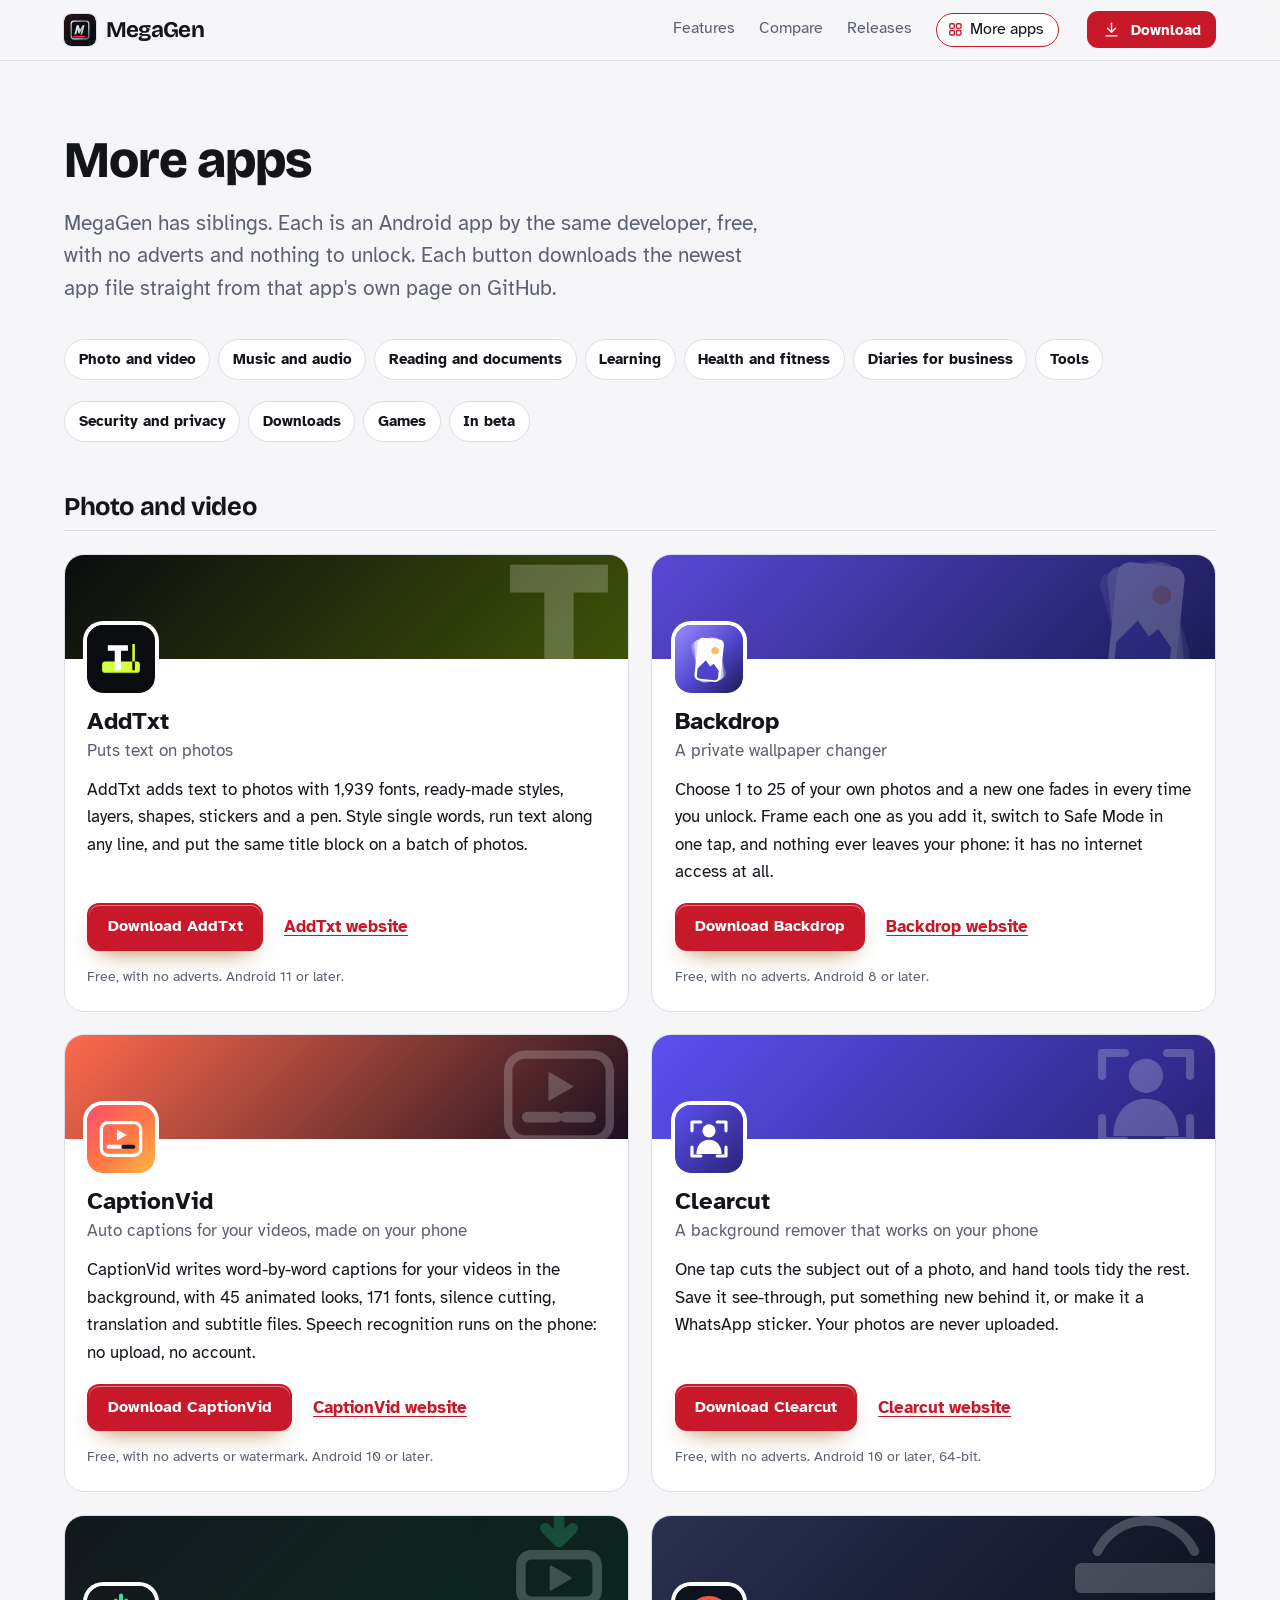
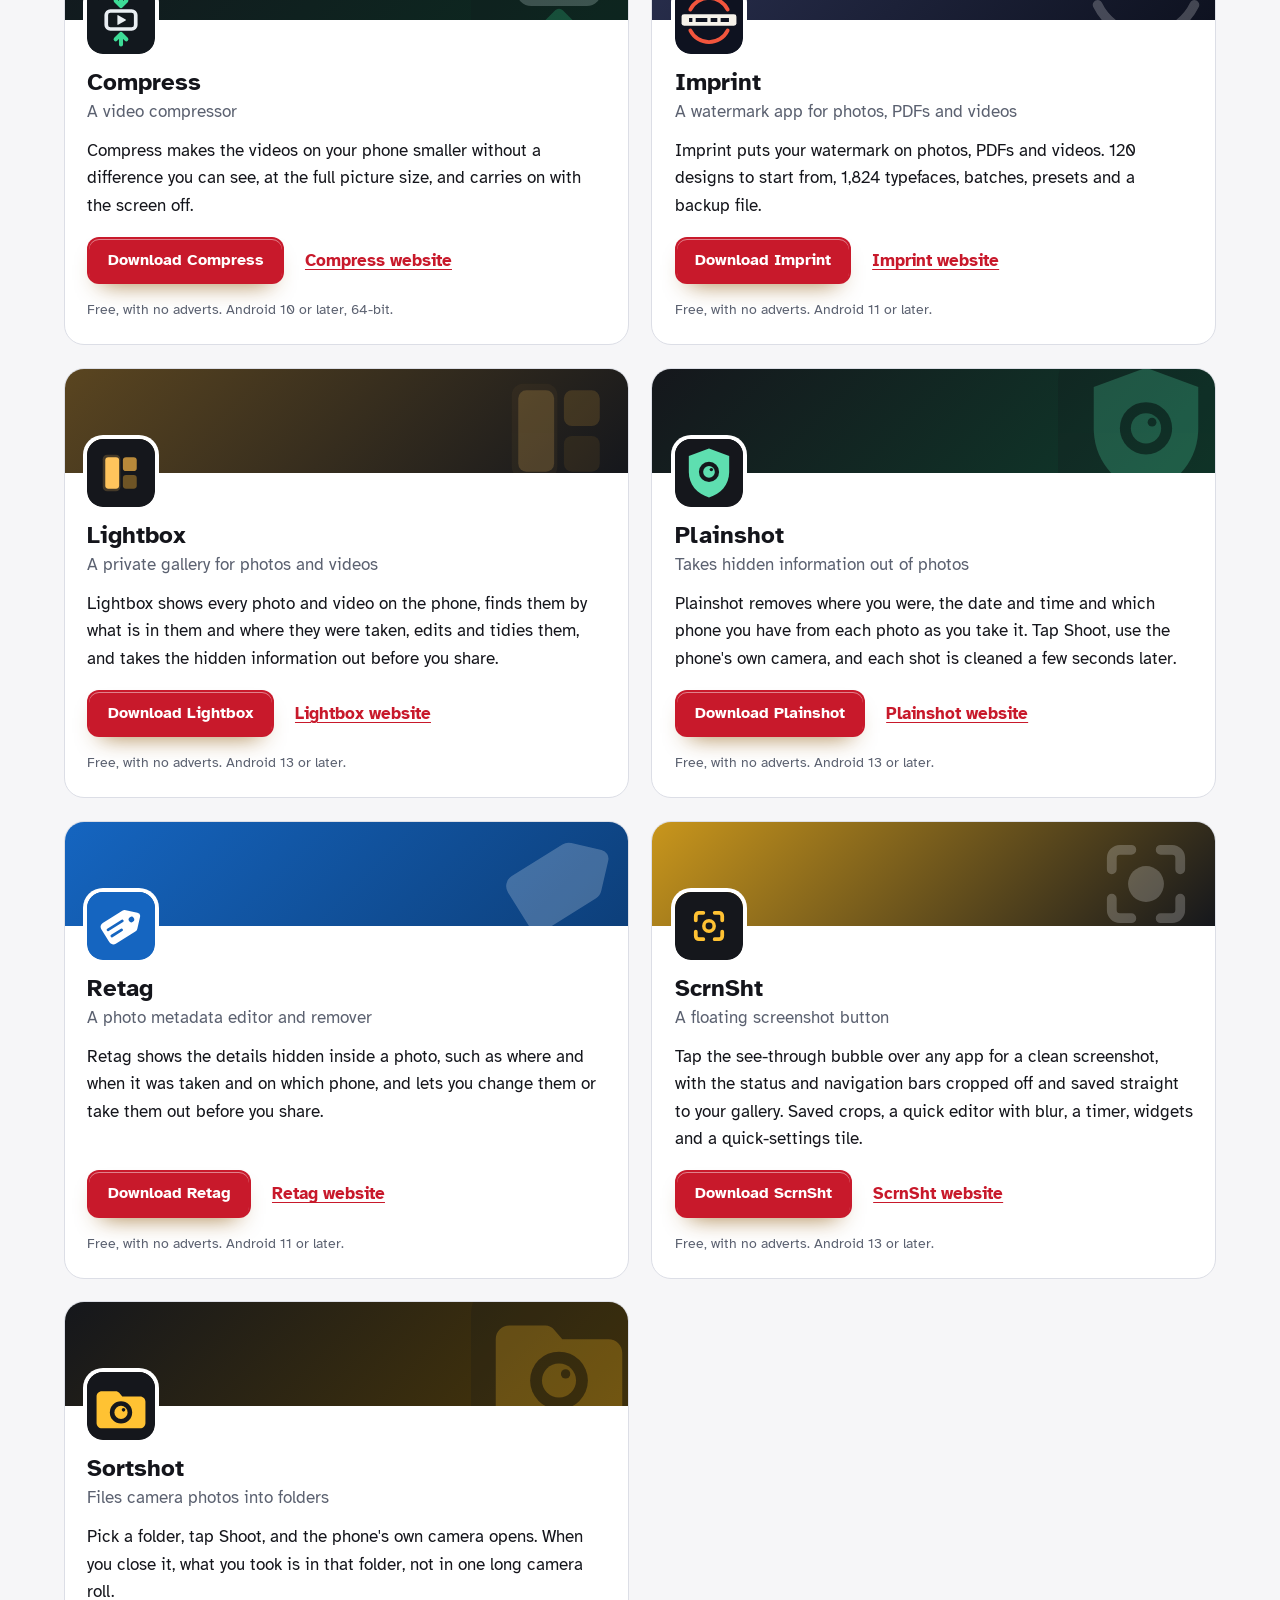
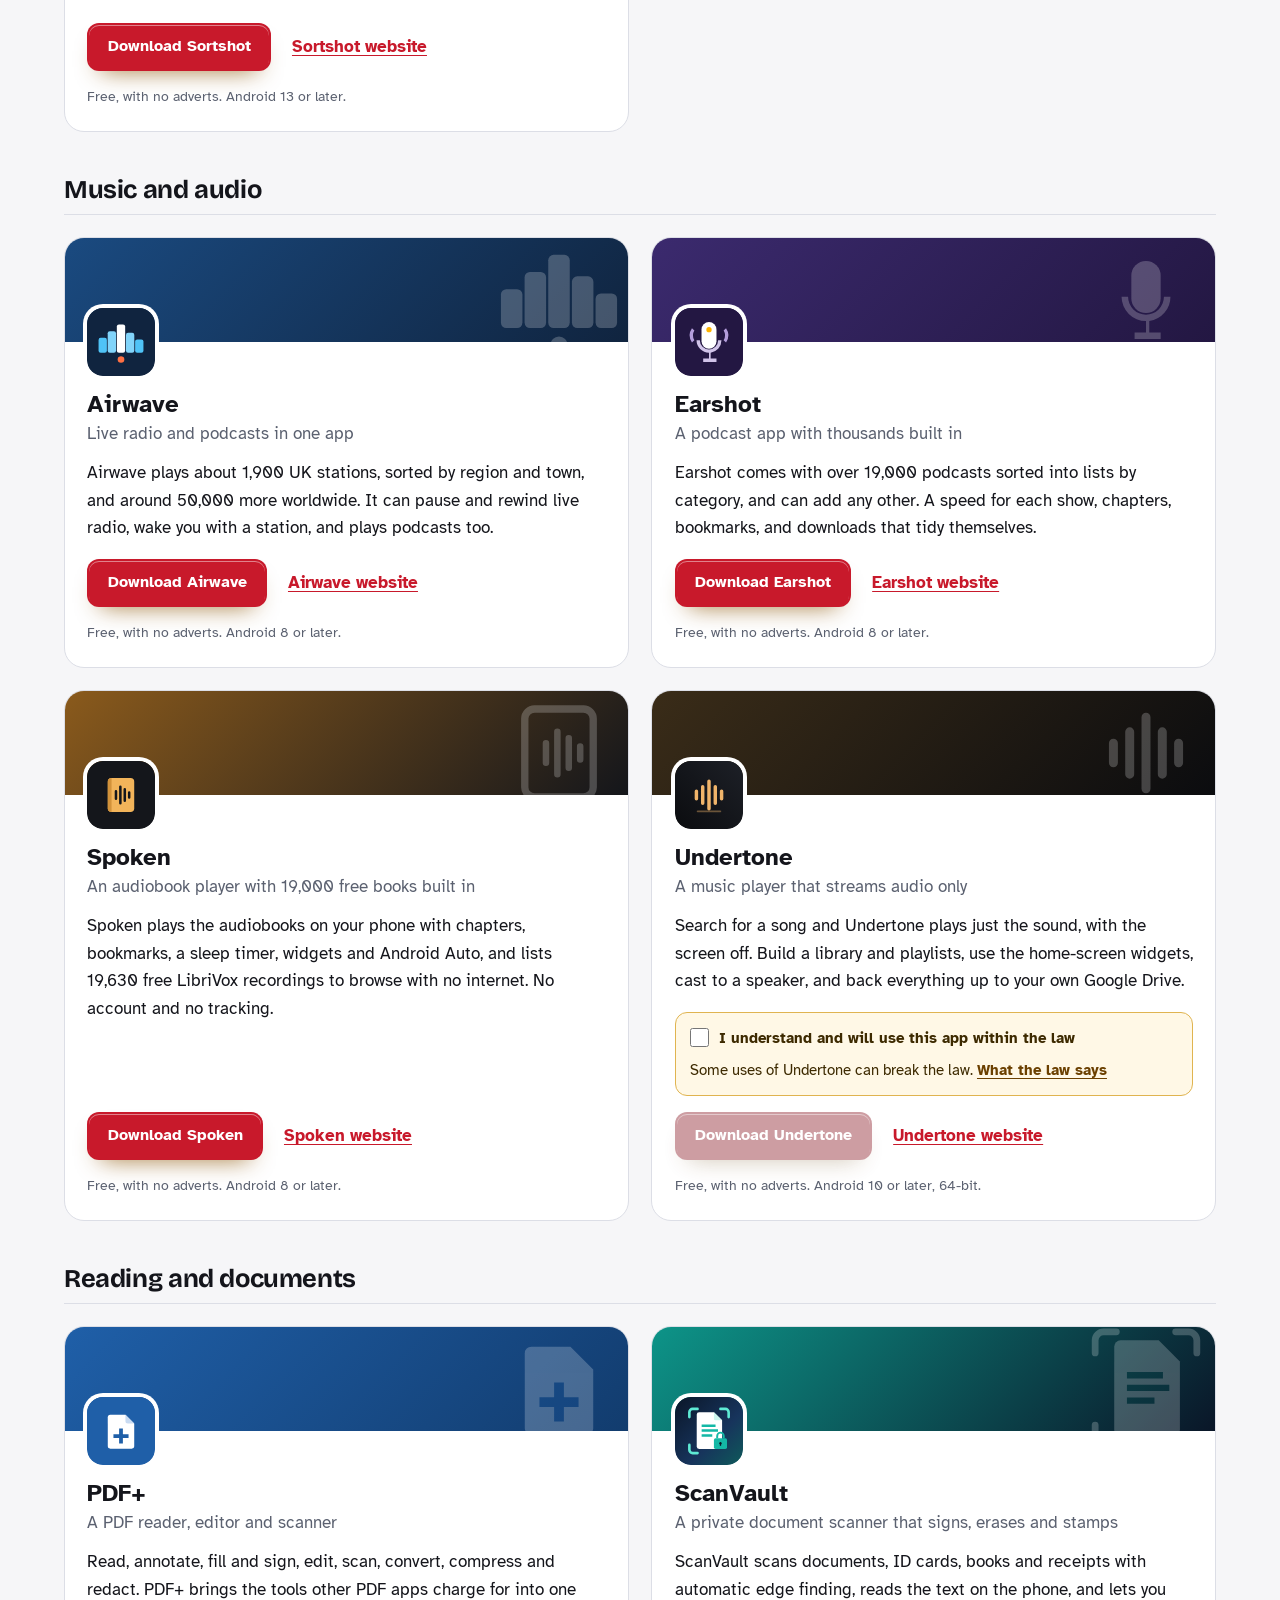
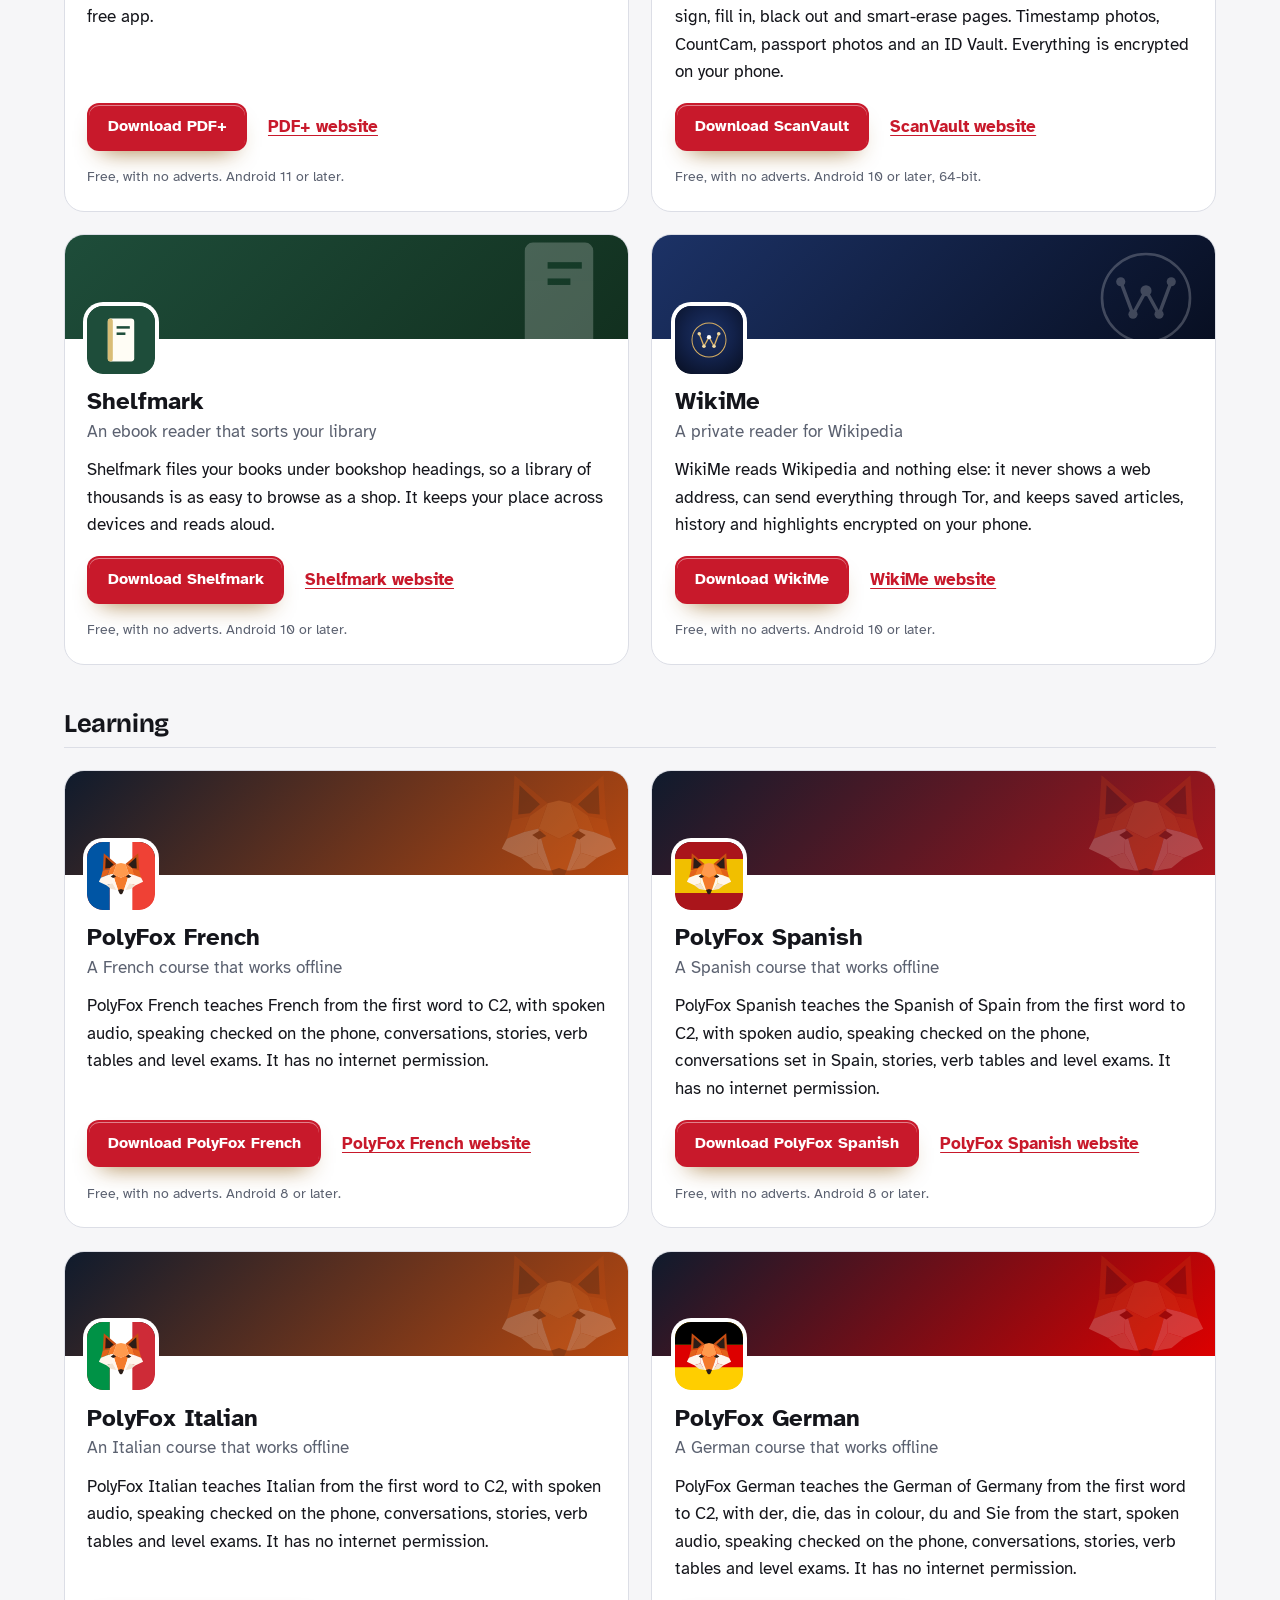
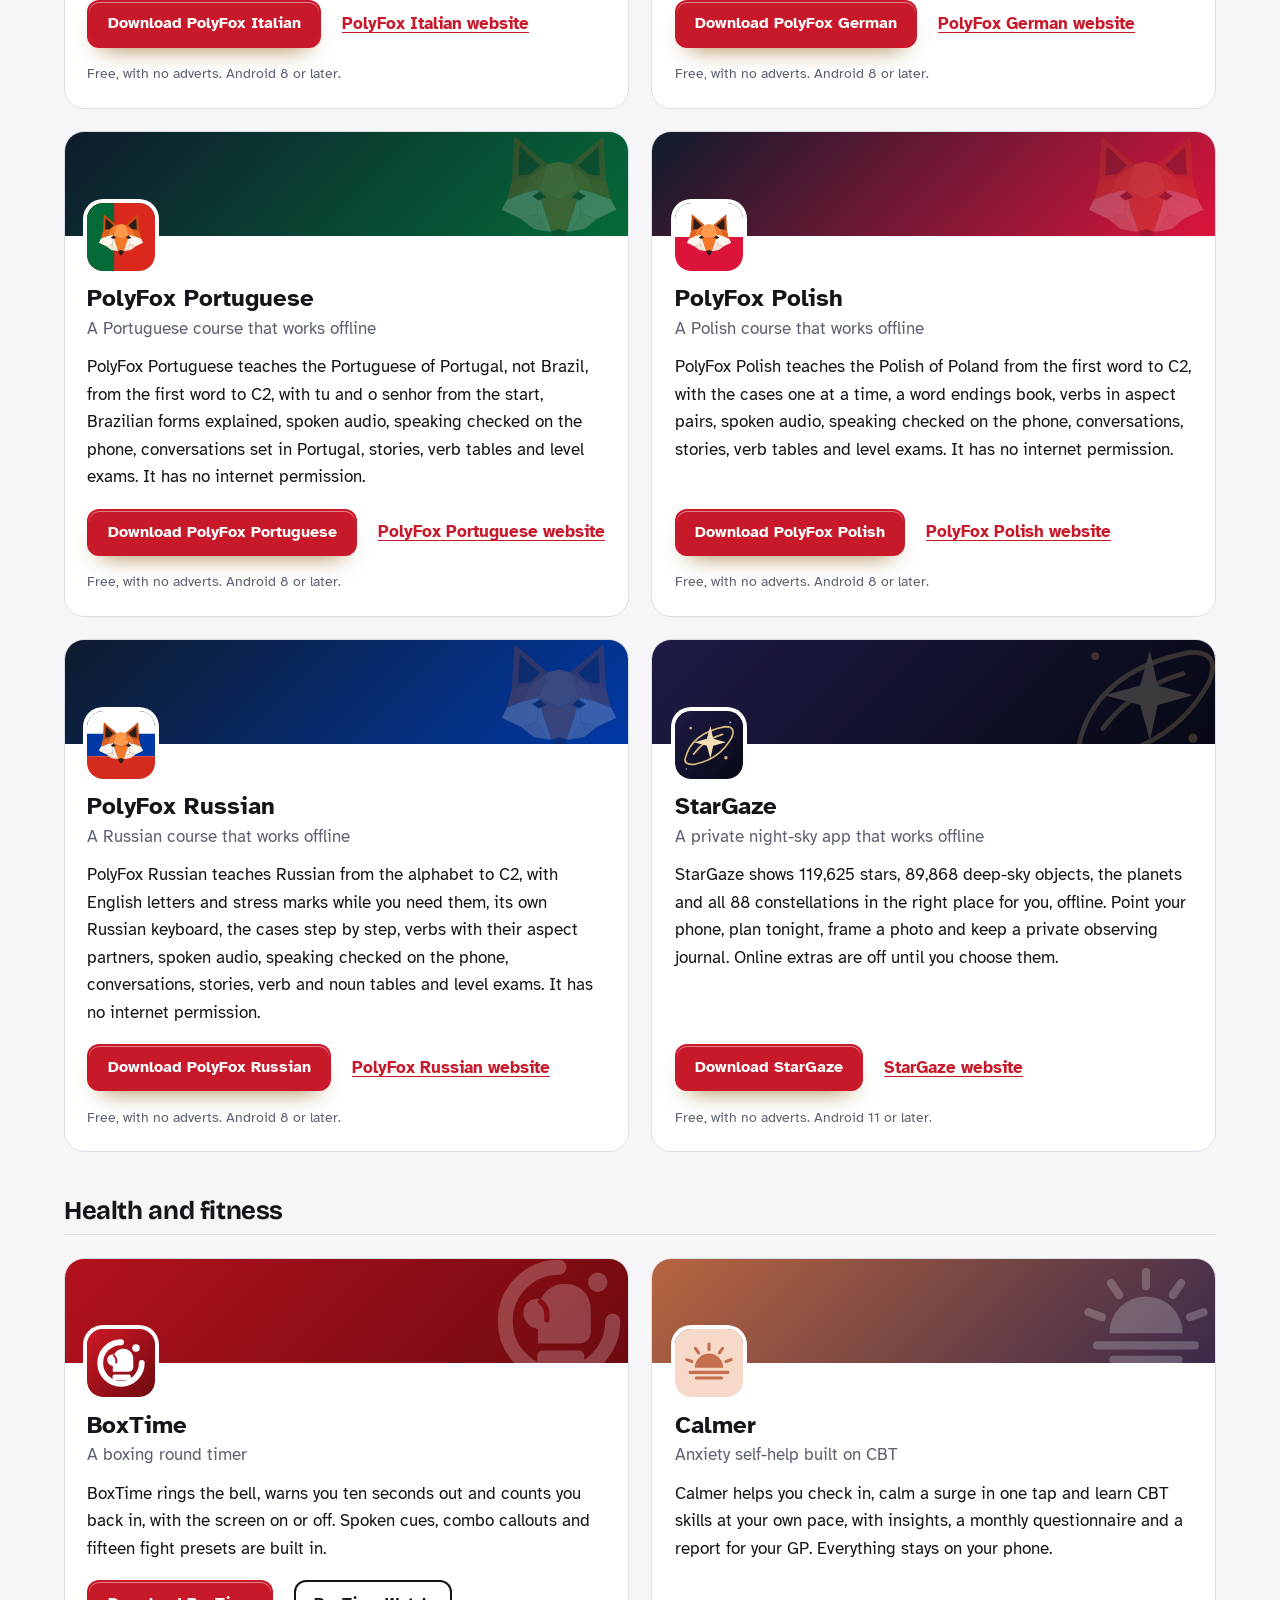
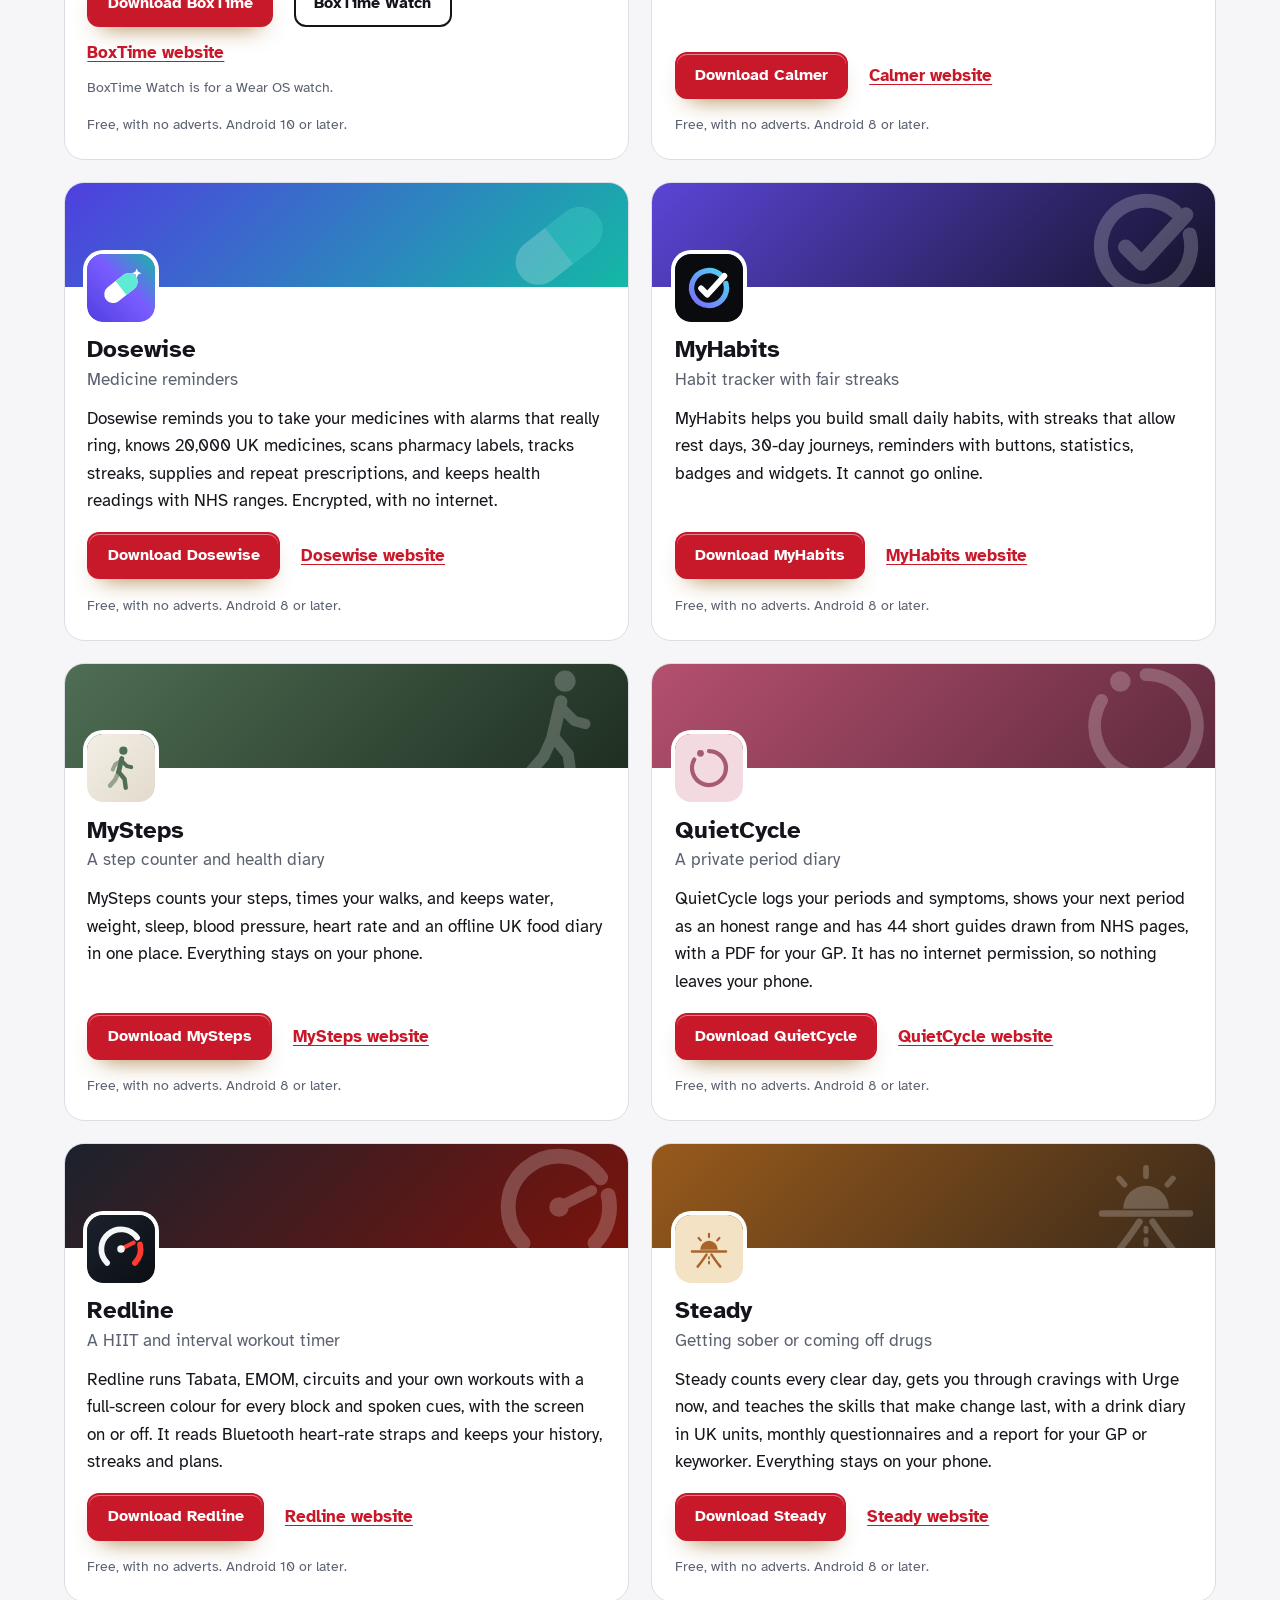
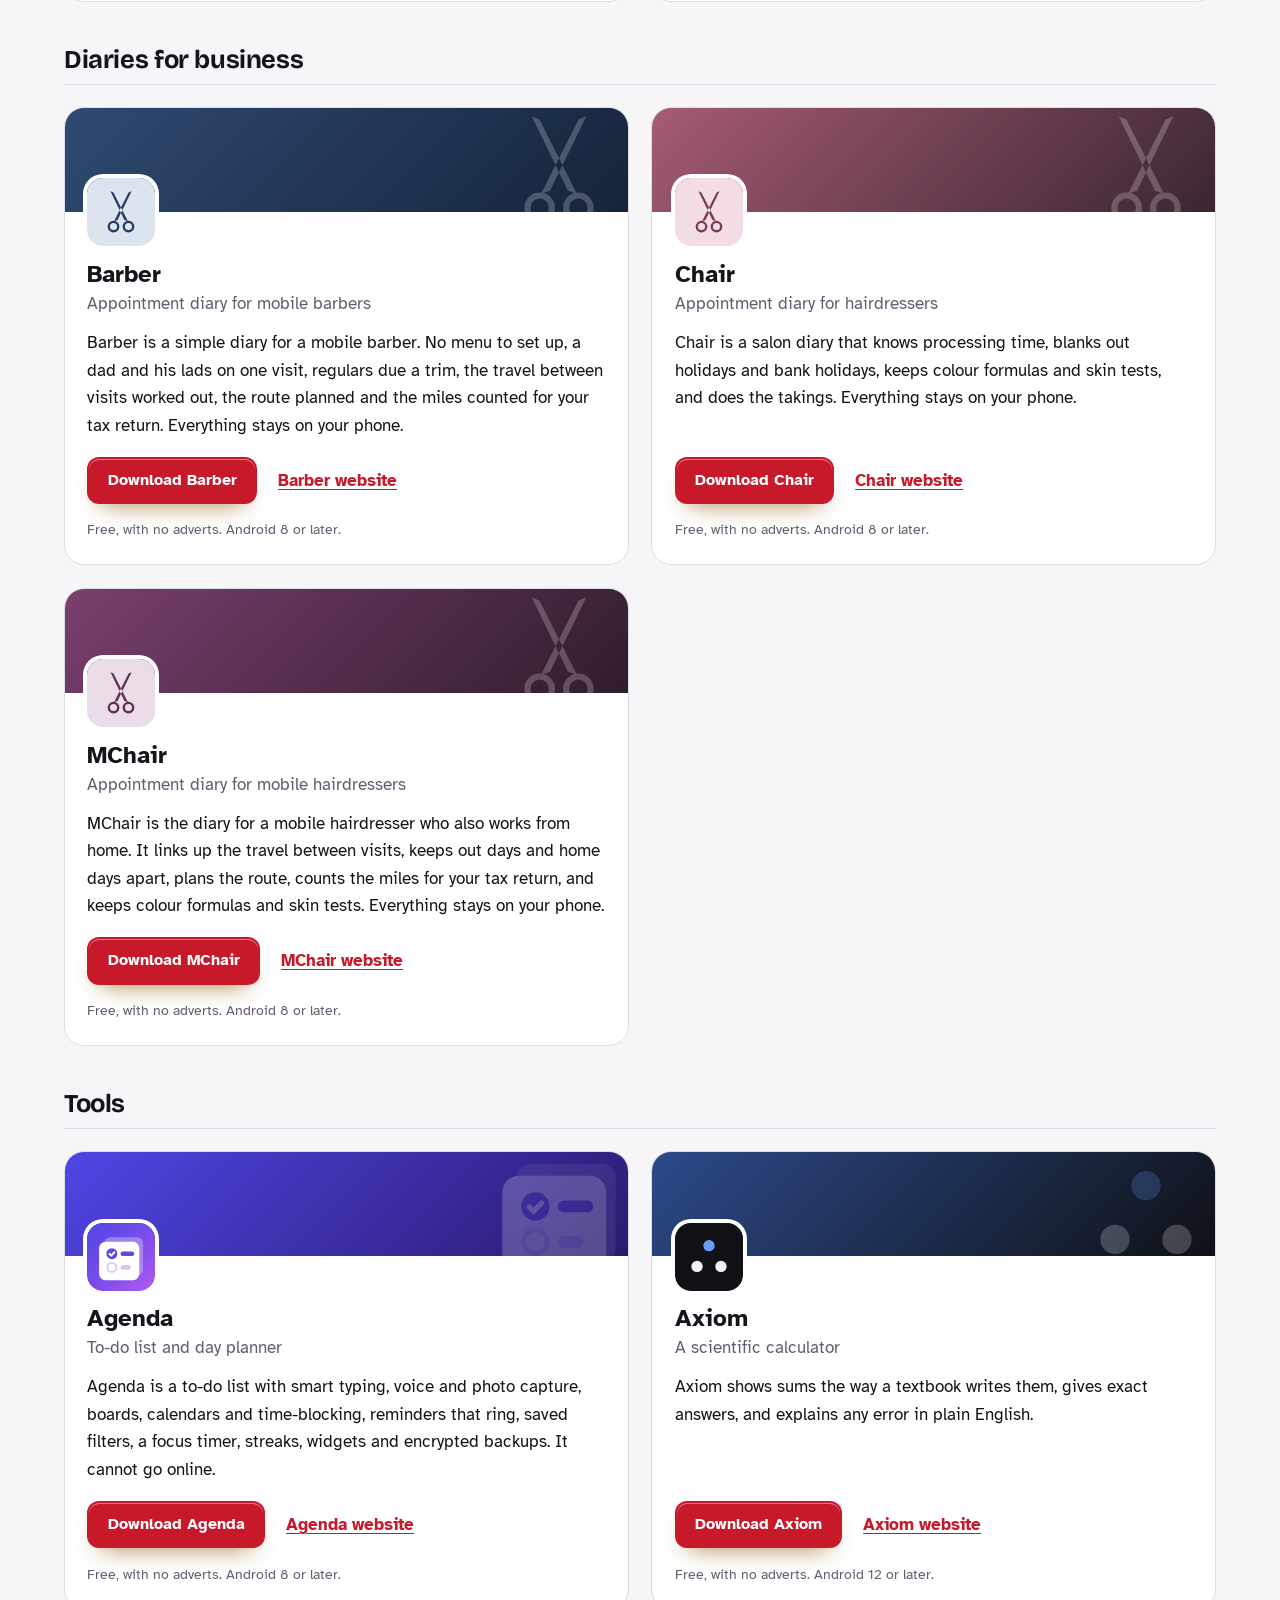
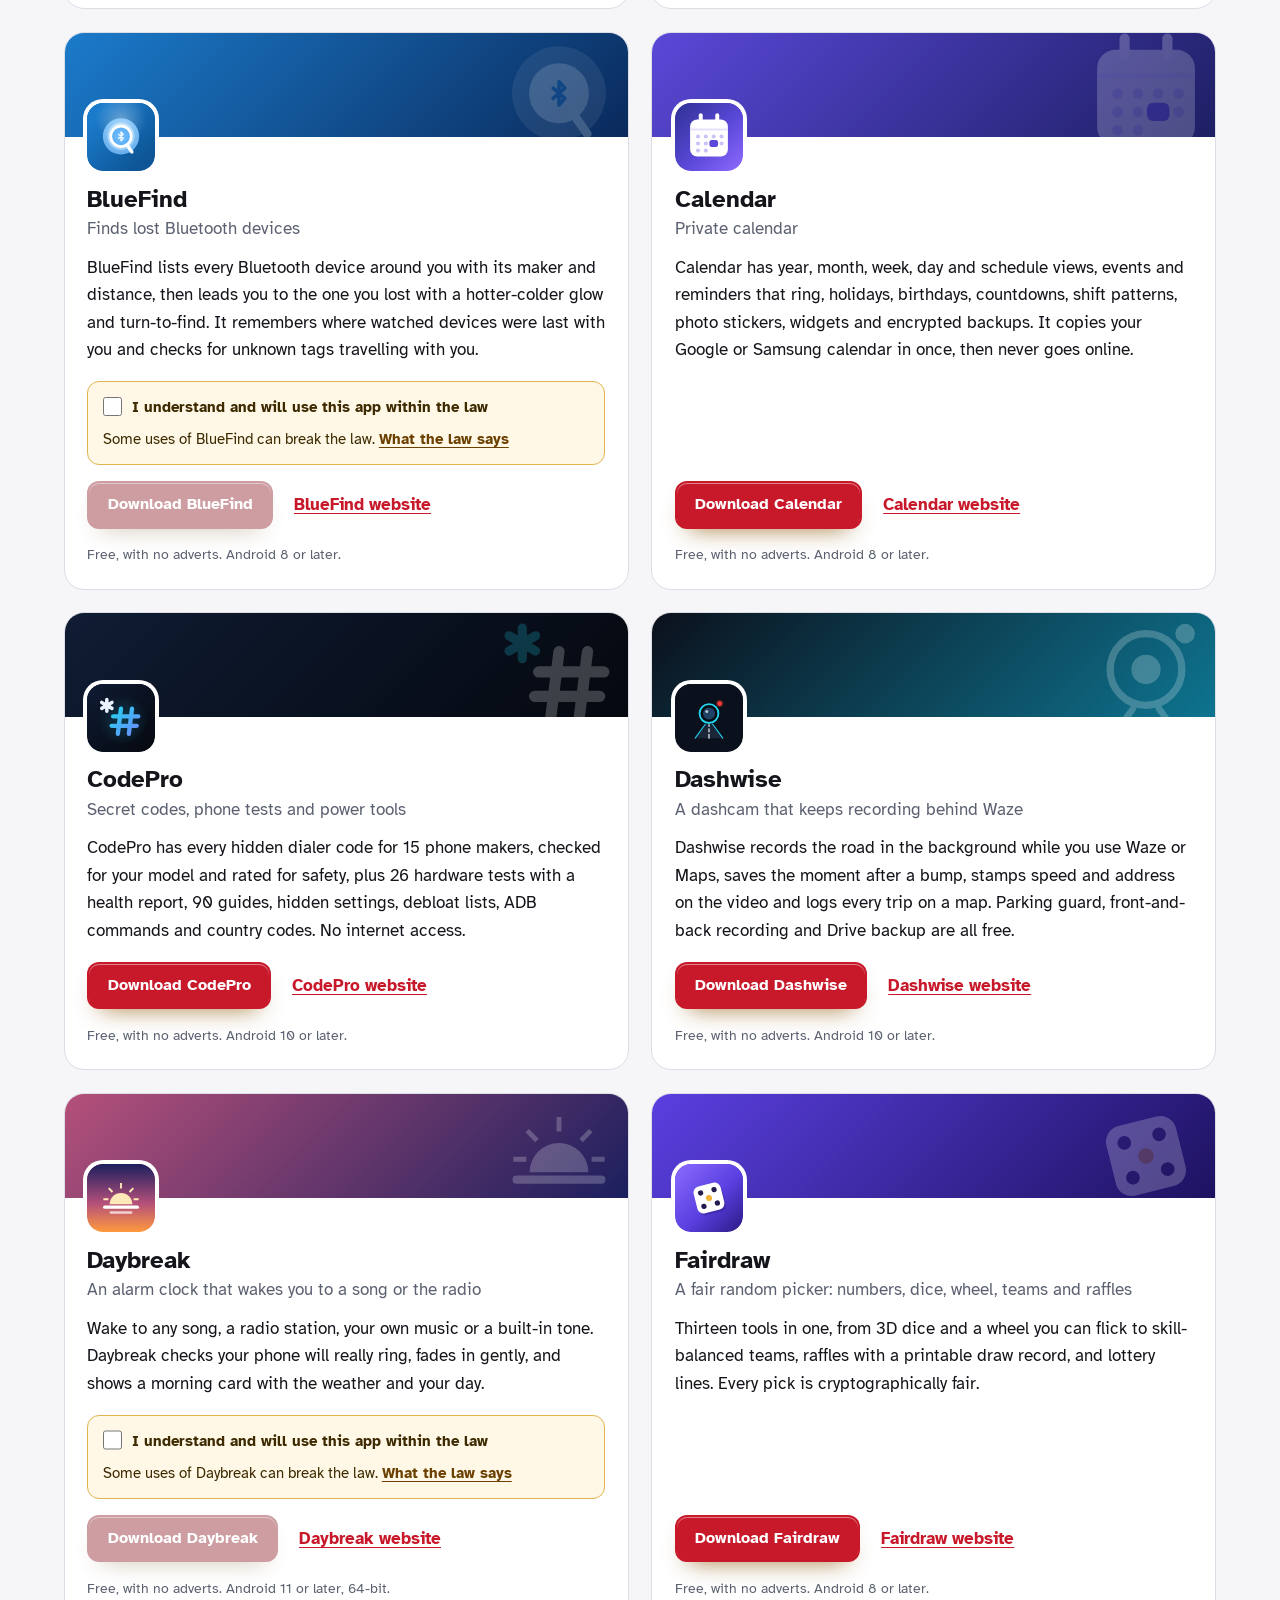
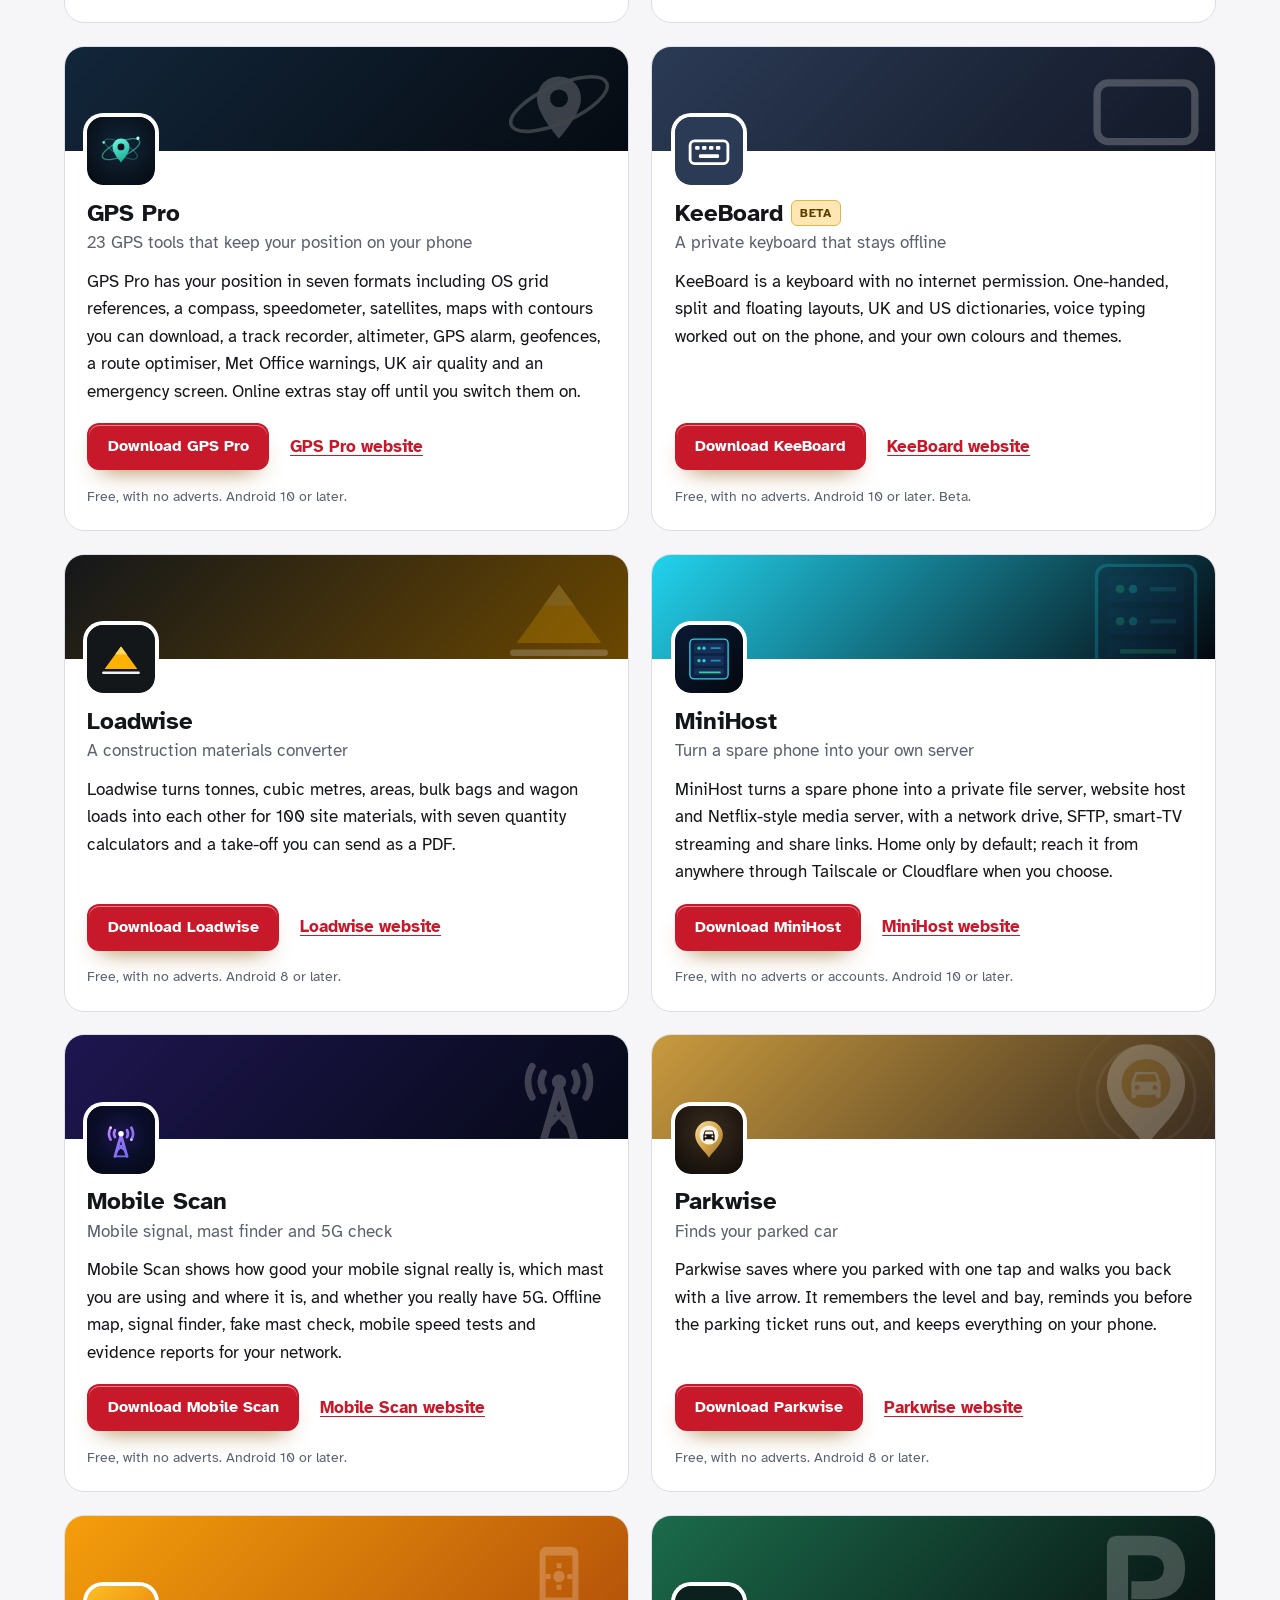
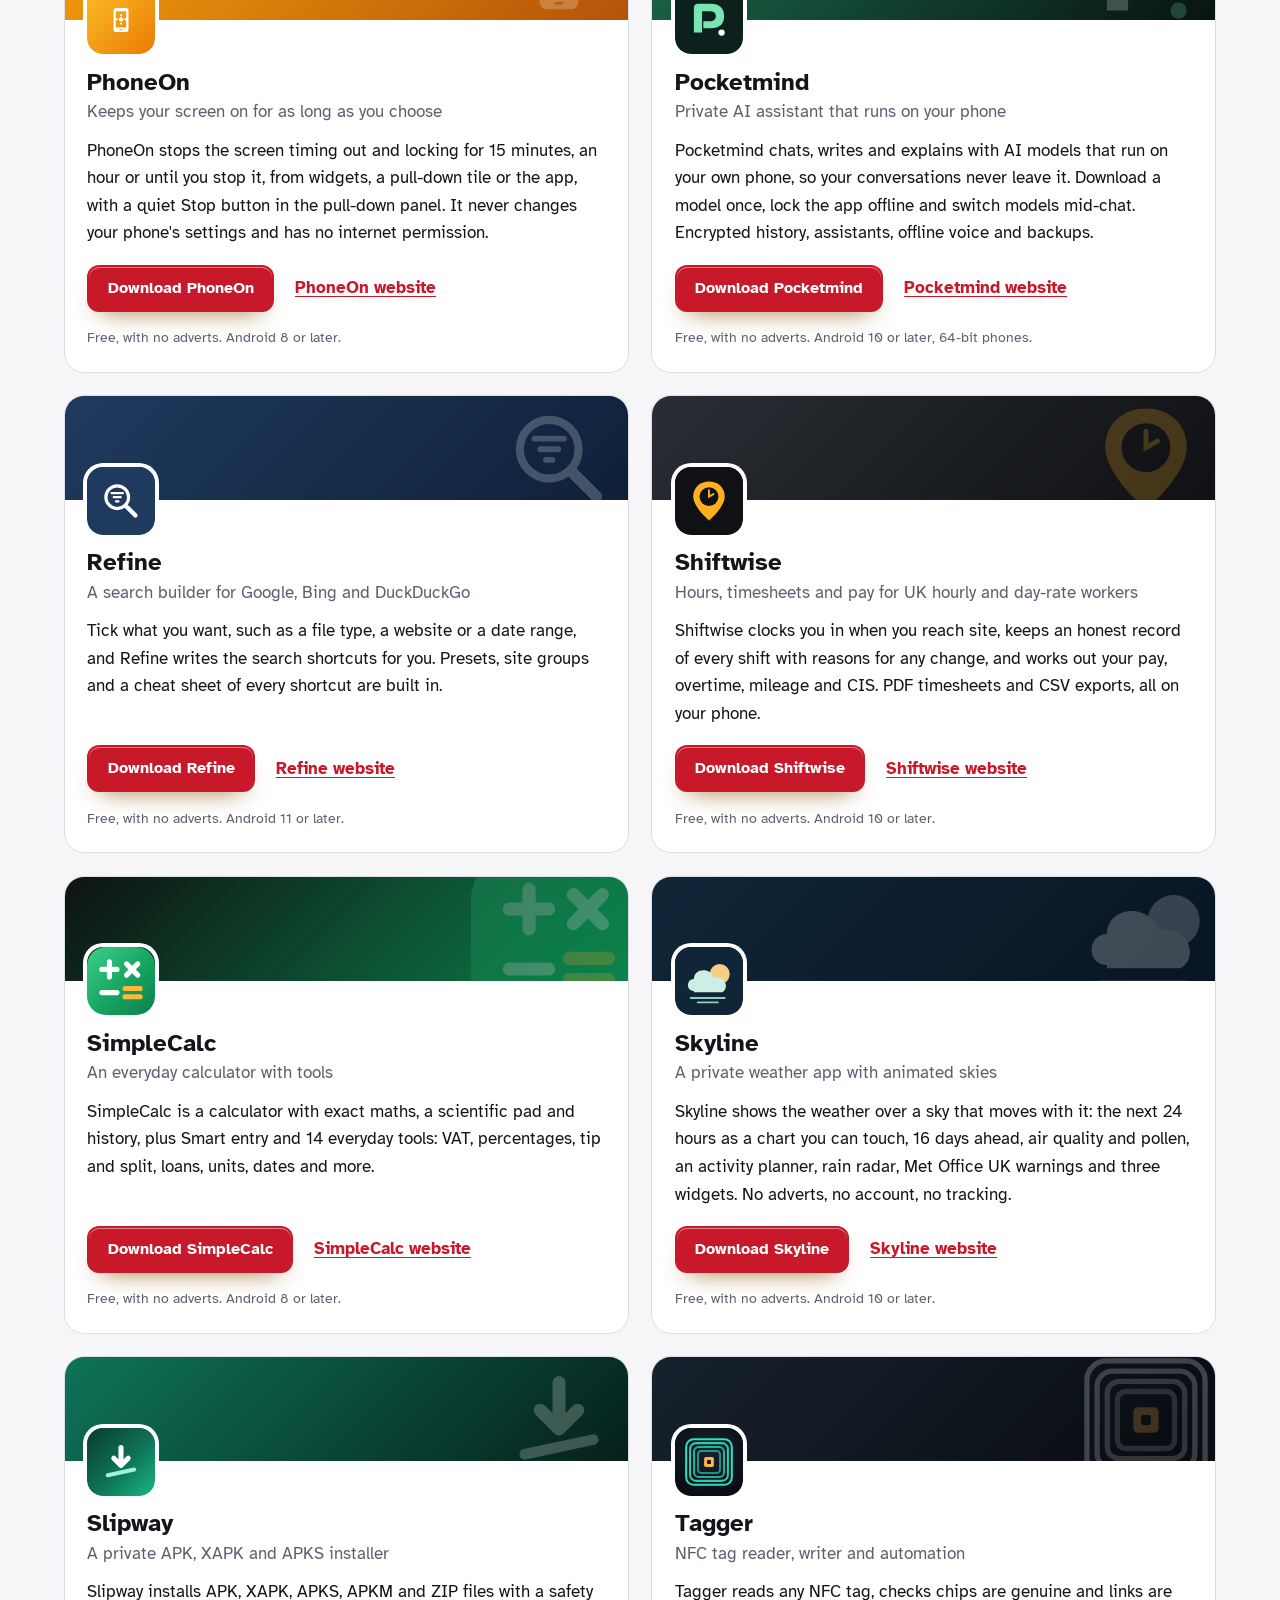
==== commit 2154be4a: "More apps: add Slipway" ====
--- a/more-apps.html
+++ b/more-apps.html
@@ -4,7 +4,7 @@
 <meta charset="utf-8">
 <meta name="viewport" content="width=device-width, initial-scale=1">
 <title>More free Android apps from the maker of MegaGen</title>
-<meta name="description" content="All 95 free Android apps from the maker of MegaGen, in one list by category, each with its download and a link to its website.">
+<meta name="description" content="All 96 free Android apps from the maker of MegaGen, in one list by category, each with its download and a link to its website.">
 <meta name="author" content="Jonathan Jackson">
 <link rel="canonical" href="https://customgpter.github.io/megagen/more-apps.html">
 <meta name="theme-color" content="#f6f6f8" media="(prefers-color-scheme: light)">
@@ -12,7 +12,7 @@
 <meta property="og:type" content="website">
 <meta property="og:site_name" content="MegaGen">
 <meta property="og:title" content="More free Android apps from the maker of MegaGen">
-<meta property="og:description" content="All 95 free Android apps from the maker of MegaGen, in one list by category, each with its download and a link to its website.">
+<meta property="og:description" content="All 96 free Android apps from the maker of MegaGen, in one list by category, each with its download and a link to its website.">
 <meta property="og:url" content="https://customgpter.github.io/megagen/more-apps.html">
 <meta property="og:image" content="https://customgpter.github.io/megagen/assets/og.png">
 <meta property="og:image:width" content="1200">
@@ -26,7 +26,7 @@
 <link rel="preload" href="./assets/fonts/atkinson-hyperlegible-latin-400-normal.woff2" as="font" type="font/woff2" crossorigin>
 <link rel="stylesheet" href="./assets/site.css?v=1">
 <link rel="stylesheet" href="./assets/house.css?v=1">
-<script type="application/ld+json">{"@context":"https://schema.org","@type":"ItemList","name":"Apps from the maker of MegaGen","url":"https://customgpter.github.io/megagen/more-apps.html","itemListElement":[{"@type":"ListItem","position":1,"name":"AddTxt","url":"https://customgpter.github.io/addtxt/"},{"@type":"ListItem","position":2,"name":"Backdrop","url":"https://customgpter.github.io/backdrop/"},{"@type":"ListItem","position":3,"name":"CaptionVid","url":"https://customgpter.github.io/captionvid/"},{"@type":"ListItem","position":4,"name":"Clearcut","url":"https://customgpter.github.io/clearcut/"},{"@type":"ListItem","position":5,"name":"Compress","url":"https://customgpter.github.io/compress/"},{"@type":"ListItem","position":6,"name":"Imprint","url":"https://customgpter.github.io/imprint/"},{"@type":"ListItem","position":7,"name":"Lightbox","url":"https://customgpter.github.io/lightbox/"},{"@type":"ListItem","position":8,"name":"Plainshot","url":"https://customgpter.github.io/plainshot/"},{"@type":"ListItem","position":9,"name":"Retag","url":"https://customgpter.github.io/retag/"},{"@type":"ListItem","position":10,"name":"ScrnSht","url":"https://customgpter.github.io/scrnsht/"},{"@type":"ListItem","position":11,"name":"Sortshot","url":"https://customgpter.github.io/sortshot/"},{"@type":"ListItem","position":12,"name":"Airwave","url":"https://customgpter.github.io/airwave/"},{"@type":"ListItem","position":13,"name":"Earshot","url":"https://customgpter.github.io/earshot/"},{"@type":"ListItem","position":14,"name":"Spoken","url":"https://customgpter.github.io/spoken/"},{"@type":"ListItem","position":15,"name":"Undertone","url":"https://customgpter.github.io/undertone/"},{"@type":"ListItem","position":16,"name":"PDF+","url":"https://customgpter.github.io/pdfplus/"},{"@type":"ListItem","position":17,"name":"ScanVault","url":"https://customgpter.github.io/scanvault/"},{"@type":"ListItem","position":18,"name":"Shelfmark","url":"https://customgpter.github.io/shelfmark/"},{"@type":"ListItem","position":19,"name":"WikiMe","url":"https://customgpter.github.io/wikime/"},{"@type":"ListItem","position":20,"name":"PolyFox French","url":"https://customgpter.github.io/polyfox/"},{"@type":"ListItem","position":21,"name":"PolyFox Spanish","url":"https://customgpter.github.io/polyfox-spanish/"},{"@type":"ListItem","position":22,"name":"PolyFox Italian","url":"https://customgpter.github.io/polyfox-italian/"},{"@type":"ListItem","position":23,"name":"PolyFox German","url":"https://customgpter.github.io/polyfox-german/"},{"@type":"ListItem","position":24,"name":"PolyFox Portuguese","url":"https://customgpter.github.io/polyfox-portuguese/"},{"@type":"ListItem","position":25,"name":"PolyFox Polish","url":"https://customgpter.github.io/polyfox-polish/"},{"@type":"ListItem","position":26,"name":"PolyFox Russian","url":"https://customgpter.github.io/polyfox-russian/"},{"@type":"ListItem","position":27,"name":"StarGaze","url":"https://customgpter.github.io/stargaze/"},{"@type":"ListItem","position":28,"name":"BoxTime","url":"https://customgpter.github.io/boxtime/"},{"@type":"ListItem","position":29,"name":"Calmer","url":"https://customgpter.github.io/calmer/"},{"@type":"ListItem","position":30,"name":"Dosewise","url":"https://customgpter.github.io/dosewise/"},{"@type":"ListItem","position":31,"name":"MyHabits","url":"https://customgpter.github.io/myhabits/"},{"@type":"ListItem","position":32,"name":"MySteps","url":"https://customgpter.github.io/mysteps/"},{"@type":"ListItem","position":33,"name":"QuietCycle","url":"https://customgpter.github.io/quietcycle/"},{"@type":"ListItem","position":34,"name":"Redline","url":"https://customgpter.github.io/redline/"},{"@type":"ListItem","position":35,"name":"Steady","url":"https://customgpter.github.io/steady/"},{"@type":"ListItem","position":36,"name":"Barber","url":"https://customgpter.github.io/barber/"},{"@type":"ListItem","position":37,"name":"Chair","url":"https://customgpter.github.io/chair/"},{"@type":"ListItem","position":38,"name":"MChair","url":"https://customgpter.github.io/mchair/"},{"@type":"ListItem","position":39,"name":"Agenda","url":"https://customgpter.github.io/agenda/"},{"@type":"ListItem","position":40,"name":"Axiom","url":"https://customgpter.github.io/axiom/"},{"@type":"ListItem","position":41,"name":"BlueFind","url":"https://customgpter.github.io/bluefind/"},{"@type":"ListItem","position":42,"name":"Calendar","url":"https://customgpter.github.io/calendar/"},{"@type":"ListItem","position":43,"name":"CodePro","url":"https://customgpter.github.io/codepro/"},{"@type":"ListItem","position":44,"name":"Dashwise","url":"https://customgpter.github.io/dashwise/"},{"@type":"ListItem","position":45,"name":"Daybreak","url":"https://customgpter.github.io/daybreak/"},{"@type":"ListItem","position":46,"name":"Fairdraw","url":"https://customgpter.github.io/fairdraw/"},{"@type":"ListItem","position":47,"name":"GPS Pro","url":"https://customgpter.github.io/gpspro/"},{"@type":"ListItem","position":48,"name":"KeeBoard","url":"https://customgpter.github.io/keeboard/"},{"@type":"ListItem","position":49,"name":"Loadwise","url":"https://customgpter.github.io/loadwise/"},{"@type":"ListItem","position":50,"name":"MiniHost","url":"https://customgpter.github.io/minihost/"},{"@type":"ListItem","position":51,"name":"Mobile Scan","url":"https://customgpter.github.io/mobilescan/"},{"@type":"ListItem","position":52,"name":"Parkwise","url":"https://customgpter.github.io/parkwise/"},{"@type":"ListItem","position":53,"name":"PhoneOn","url":"https://customgpter.github.io/phoneon/"},{"@type":"ListItem","position":54,"name":"Pocketmind","url":"https://customgpter.github.io/pocketmind/"},{"@type":"ListItem","position":55,"name":"Refine","url":"https://customgpter.github.io/refine/"},{"@type":"ListItem","position":56,"name":"Shiftwise","url":"https://customgpter.github.io/shiftwise/"},{"@type":"ListItem","position":57,"name":"SimpleCalc","url":"https://customgpter.github.io/simplecalc/"},{"@type":"ListItem","position":58,"name":"Skyline","url":"https://customgpter.github.io/skyline/"},{"@type":"ListItem","position":59,"name":"Tagger","url":"https://customgpter.github.io/tagger/"},{"@type":"ListItem","position":60,"name":"TotalClean","url":"https://customgpter.github.io/totalclean/"},{"@type":"ListItem","position":61,"name":"TVLink","url":"https://customgpter.github.io/tvlink/"},{"@type":"ListItem","position":62,"name":"Unbox","url":"https://customgpter.github.io/unbox/"},{"@type":"ListItem","position":63,"name":"WhatsKeep","url":"https://customgpter.github.io/whatskeep/"},{"@type":"ListItem","position":64,"name":"WiFi Scan","url":"https://customgpter.github.io/wifiscan/"},{"@type":"ListItem","position":65,"name":"Auditly","url":"https://customgpter.github.io/auditly/"},{"@type":"ListItem","position":66,"name":"Backchannel","url":"https://customgpter.github.io/backchannel/"},{"@type":"ListItem","position":67,"name":"ENotes","url":"https://customgpter.github.io/enotes/"},{"@type":"ListItem","position":68,"name":"FindMe","url":"https://customgpter.github.io/findme/"},{"@type":"ListItem","position":69,"name":"iLock","url":"https://customgpter.github.io/ilock/"},{"@type":"ListItem","position":70,"name":"ImSafe","url":"https://customgpter.github.io/imsafe/"},{"@type":"ListItem","position":71,"name":"IShred","url":"https://customgpter.github.io/ishred/"},{"@type":"ListItem","position":72,"name":"LockBox","url":"https://customgpter.github.io/lockbox/"},{"@type":"ListItem","position":73,"name":"PassVault","url":"https://customgpter.github.io/passvault/"},{"@type":"ListItem","position":74,"name":"SpyFind","url":"https://customgpter.github.io/spyfind/"},{"@type":"ListItem","position":75,"name":"TextWipe","url":"https://customgpter.github.io/textwipe/"},{"@type":"ListItem","position":76,"name":"Tracewire","url":"https://customgpter.github.io/tracewire/"},{"@type":"ListItem","position":77,"name":"Vigil","url":"https://customgpter.github.io/vigil/"},{"@type":"ListItem","position":78,"name":"Grab","url":"https://customgpter.github.io/grab/"},{"@type":"ListItem","position":79,"name":"Swarm","url":"https://customgpter.github.io/swarm/"},{"@type":"ListItem","position":80,"name":"Plane Games","url":"https://customgpter.github.io/plane-games/"},{"@type":"ListItem","position":81,"name":"Ninefold","url":"https://customgpter.github.io/ninefold/"},{"@type":"ListItem","position":82,"name":"Cubewise","url":"https://customgpter.github.io/cubewise/"},{"@type":"ListItem","position":83,"name":"Tilewise","url":"https://customgpter.github.io/tilewise/"},{"@type":"ListItem","position":84,"name":"Letterwise","url":"https://customgpter.github.io/letterwise/"},{"@type":"ListItem","position":85,"name":"Kingside","url":"https://customgpter.github.io/kingside/"},{"@type":"ListItem","position":86,"name":"Deckhand","url":"https://customgpter.github.io/deckhand/"},{"@type":"ListItem","position":87,"name":"SNESForge","url":"https://customgpter.github.io/snesforge/"},{"@type":"ListItem","position":88,"name":"Fame Boy","url":"https://customgpter.github.io/fameboy/"},{"@type":"ListItem","position":89,"name":"PSPPro","url":"https://customgpter.github.io/psppro/"},{"@type":"ListItem","position":90,"name":"MegaGen","url":"https://customgpter.github.io/megagen/"},{"@type":"ListItem","position":91,"name":"QVR","url":"https://customgpter.github.io/qvr/"},{"@type":"ListItem","position":92,"name":"QVR Watch","url":"https://customgpter.github.io/qvr-watch/"},{"@type":"ListItem","position":93,"name":"QVRLite","url":"https://customgpter.github.io/qvrlite/"},{"@type":"ListItem","position":94,"name":"Onionz","url":"https://customgpter.github.io/onionz/"},{"@type":"ListItem","position":95,"name":"OnionzWeb","url":"https://customgpter.github.io/onionzweb/"}]}</script>
+<script type="application/ld+json">{"@context":"https://schema.org","@type":"ItemList","name":"Apps from the maker of MegaGen","url":"https://customgpter.github.io/megagen/more-apps.html","itemListElement":[{"@type":"ListItem","position":1,"name":"AddTxt","url":"https://customgpter.github.io/addtxt/"},{"@type":"ListItem","position":2,"name":"Backdrop","url":"https://customgpter.github.io/backdrop/"},{"@type":"ListItem","position":3,"name":"CaptionVid","url":"https://customgpter.github.io/captionvid/"},{"@type":"ListItem","position":4,"name":"Clearcut","url":"https://customgpter.github.io/clearcut/"},{"@type":"ListItem","position":5,"name":"Compress","url":"https://customgpter.github.io/compress/"},{"@type":"ListItem","position":6,"name":"Imprint","url":"https://customgpter.github.io/imprint/"},{"@type":"ListItem","position":7,"name":"Lightbox","url":"https://customgpter.github.io/lightbox/"},{"@type":"ListItem","position":8,"name":"Plainshot","url":"https://customgpter.github.io/plainshot/"},{"@type":"ListItem","position":9,"name":"Retag","url":"https://customgpter.github.io/retag/"},{"@type":"ListItem","position":10,"name":"ScrnSht","url":"https://customgpter.github.io/scrnsht/"},{"@type":"ListItem","position":11,"name":"Sortshot","url":"https://customgpter.github.io/sortshot/"},{"@type":"ListItem","position":12,"name":"Airwave","url":"https://customgpter.github.io/airwave/"},{"@type":"ListItem","position":13,"name":"Earshot","url":"https://customgpter.github.io/earshot/"},{"@type":"ListItem","position":14,"name":"Spoken","url":"https://customgpter.github.io/spoken/"},{"@type":"ListItem","position":15,"name":"Undertone","url":"https://customgpter.github.io/undertone/"},{"@type":"ListItem","position":16,"name":"PDF+","url":"https://customgpter.github.io/pdfplus/"},{"@type":"ListItem","position":17,"name":"ScanVault","url":"https://customgpter.github.io/scanvault/"},{"@type":"ListItem","position":18,"name":"Shelfmark","url":"https://customgpter.github.io/shelfmark/"},{"@type":"ListItem","position":19,"name":"WikiMe","url":"https://customgpter.github.io/wikime/"},{"@type":"ListItem","position":20,"name":"PolyFox French","url":"https://customgpter.github.io/polyfox/"},{"@type":"ListItem","position":21,"name":"PolyFox Spanish","url":"https://customgpter.github.io/polyfox-spanish/"},{"@type":"ListItem","position":22,"name":"PolyFox Italian","url":"https://customgpter.github.io/polyfox-italian/"},{"@type":"ListItem","position":23,"name":"PolyFox German","url":"https://customgpter.github.io/polyfox-german/"},{"@type":"ListItem","position":24,"name":"PolyFox Portuguese","url":"https://customgpter.github.io/polyfox-portuguese/"},{"@type":"ListItem","position":25,"name":"PolyFox Polish","url":"https://customgpter.github.io/polyfox-polish/"},{"@type":"ListItem","position":26,"name":"PolyFox Russian","url":"https://customgpter.github.io/polyfox-russian/"},{"@type":"ListItem","position":27,"name":"StarGaze","url":"https://customgpter.github.io/stargaze/"},{"@type":"ListItem","position":28,"name":"BoxTime","url":"https://customgpter.github.io/boxtime/"},{"@type":"ListItem","position":29,"name":"Calmer","url":"https://customgpter.github.io/calmer/"},{"@type":"ListItem","position":30,"name":"Dosewise","url":"https://customgpter.github.io/dosewise/"},{"@type":"ListItem","position":31,"name":"MyHabits","url":"https://customgpter.github.io/myhabits/"},{"@type":"ListItem","position":32,"name":"MySteps","url":"https://customgpter.github.io/mysteps/"},{"@type":"ListItem","position":33,"name":"QuietCycle","url":"https://customgpter.github.io/quietcycle/"},{"@type":"ListItem","position":34,"name":"Redline","url":"https://customgpter.github.io/redline/"},{"@type":"ListItem","position":35,"name":"Steady","url":"https://customgpter.github.io/steady/"},{"@type":"ListItem","position":36,"name":"Barber","url":"https://customgpter.github.io/barber/"},{"@type":"ListItem","position":37,"name":"Chair","url":"https://customgpter.github.io/chair/"},{"@type":"ListItem","position":38,"name":"MChair","url":"https://customgpter.github.io/mchair/"},{"@type":"ListItem","position":39,"name":"Agenda","url":"https://customgpter.github.io/agenda/"},{"@type":"ListItem","position":40,"name":"Axiom","url":"https://customgpter.github.io/axiom/"},{"@type":"ListItem","position":41,"name":"BlueFind","url":"https://customgpter.github.io/bluefind/"},{"@type":"ListItem","position":42,"name":"Calendar","url":"https://customgpter.github.io/calendar/"},{"@type":"ListItem","position":43,"name":"CodePro","url":"https://customgpter.github.io/codepro/"},{"@type":"ListItem","position":44,"name":"Dashwise","url":"https://customgpter.github.io/dashwise/"},{"@type":"ListItem","position":45,"name":"Daybreak","url":"https://customgpter.github.io/daybreak/"},{"@type":"ListItem","position":46,"name":"Fairdraw","url":"https://customgpter.github.io/fairdraw/"},{"@type":"ListItem","position":47,"name":"GPS Pro","url":"https://customgpter.github.io/gpspro/"},{"@type":"ListItem","position":48,"name":"KeeBoard","url":"https://customgpter.github.io/keeboard/"},{"@type":"ListItem","position":49,"name":"Loadwise","url":"https://customgpter.github.io/loadwise/"},{"@type":"ListItem","position":50,"name":"MiniHost","url":"https://customgpter.github.io/minihost/"},{"@type":"ListItem","position":51,"name":"Mobile Scan","url":"https://customgpter.github.io/mobilescan/"},{"@type":"ListItem","position":52,"name":"Parkwise","url":"https://customgpter.github.io/parkwise/"},{"@type":"ListItem","position":53,"name":"PhoneOn","url":"https://customgpter.github.io/phoneon/"},{"@type":"ListItem","position":54,"name":"Pocketmind","url":"https://customgpter.github.io/pocketmind/"},{"@type":"ListItem","position":55,"name":"Refine","url":"https://customgpter.github.io/refine/"},{"@type":"ListItem","position":56,"name":"Shiftwise","url":"https://customgpter.github.io/shiftwise/"},{"@type":"ListItem","position":57,"name":"SimpleCalc","url":"https://customgpter.github.io/simplecalc/"},{"@type":"ListItem","position":58,"name":"Skyline","url":"https://customgpter.github.io/skyline/"},{"@type":"ListItem","position":59,"name":"Slipway","url":"https://customgpter.github.io/slipway/"},{"@type":"ListItem","position":60,"name":"Tagger","url":"https://customgpter.github.io/tagger/"},{"@type":"ListItem","position":61,"name":"TotalClean","url":"https://customgpter.github.io/totalclean/"},{"@type":"ListItem","position":62,"name":"TVLink","url":"https://customgpter.github.io/tvlink/"},{"@type":"ListItem","position":63,"name":"Unbox","url":"https://customgpter.github.io/unbox/"},{"@type":"ListItem","position":64,"name":"WhatsKeep","url":"https://customgpter.github.io/whatskeep/"},{"@type":"ListItem","position":65,"name":"WiFi Scan","url":"https://customgpter.github.io/wifiscan/"},{"@type":"ListItem","position":66,"name":"Auditly","url":"https://customgpter.github.io/auditly/"},{"@type":"ListItem","position":67,"name":"Backchannel","url":"https://customgpter.github.io/backchannel/"},{"@type":"ListItem","position":68,"name":"ENotes","url":"https://customgpter.github.io/enotes/"},{"@type":"ListItem","position":69,"name":"FindMe","url":"https://customgpter.github.io/findme/"},{"@type":"ListItem","position":70,"name":"iLock","url":"https://customgpter.github.io/ilock/"},{"@type":"ListItem","position":71,"name":"ImSafe","url":"https://customgpter.github.io/imsafe/"},{"@type":"ListItem","position":72,"name":"IShred","url":"https://customgpter.github.io/ishred/"},{"@type":"ListItem","position":73,"name":"LockBox","url":"https://customgpter.github.io/lockbox/"},{"@type":"ListItem","position":74,"name":"PassVault","url":"https://customgpter.github.io/passvault/"},{"@type":"ListItem","position":75,"name":"SpyFind","url":"https://customgpter.github.io/spyfind/"},{"@type":"ListItem","position":76,"name":"TextWipe","url":"https://customgpter.github.io/textwipe/"},{"@type":"ListItem","position":77,"name":"Tracewire","url":"https://customgpter.github.io/tracewire/"},{"@type":"ListItem","position":78,"name":"Vigil","url":"https://customgpter.github.io/vigil/"},{"@type":"ListItem","position":79,"name":"Grab","url":"https://customgpter.github.io/grab/"},{"@type":"ListItem","position":80,"name":"Swarm","url":"https://customgpter.github.io/swarm/"},{"@type":"ListItem","position":81,"name":"Plane Games","url":"https://customgpter.github.io/plane-games/"},{"@type":"ListItem","position":82,"name":"Ninefold","url":"https://customgpter.github.io/ninefold/"},{"@type":"ListItem","position":83,"name":"Cubewise","url":"https://customgpter.github.io/cubewise/"},{"@type":"ListItem","position":84,"name":"Tilewise","url":"https://customgpter.github.io/tilewise/"},{"@type":"ListItem","position":85,"name":"Letterwise","url":"https://customgpter.github.io/letterwise/"},{"@type":"ListItem","position":86,"name":"Kingside","url":"https://customgpter.github.io/kingside/"},{"@type":"ListItem","position":87,"name":"Deckhand","url":"https://customgpter.github.io/deckhand/"},{"@type":"ListItem","position":88,"name":"SNESForge","url":"https://customgpter.github.io/snesforge/"},{"@type":"ListItem","position":89,"name":"Fame Boy","url":"https://customgpter.github.io/fameboy/"},{"@type":"ListItem","position":90,"name":"PSPPro","url":"https://customgpter.github.io/psppro/"},{"@type":"ListItem","position":91,"name":"MegaGen","url":"https://customgpter.github.io/megagen/"},{"@type":"ListItem","position":92,"name":"QVR","url":"https://customgpter.github.io/qvr/"},{"@type":"ListItem","position":93,"name":"QVR Watch","url":"https://customgpter.github.io/qvr-watch/"},{"@type":"ListItem","position":94,"name":"QVRLite","url":"https://customgpter.github.io/qvrlite/"},{"@type":"ListItem","position":95,"name":"Onionz","url":"https://customgpter.github.io/onionz/"},{"@type":"ListItem","position":96,"name":"OnionzWeb","url":"https://customgpter.github.io/onionzweb/"}]}</script>
 <link rel="stylesheet" href="./assets/apps-list.css?v=1">
 <script src="./assets/apps-list.js?v=1" defer></script>
 </head>
@@ -111,7 +111,7 @@
 <li class="mapp" style="--b:#2a2d33;--b2:#0f1114"><div class="mapp-cover" aria-hidden="true"><svg viewBox="0 0 108 108"><path d="M54 85C54 85 29 64 29 47C29 15 79 15 79 47C79 64 54 85 54 85Z" fill="#FFB020"/><circle cx="54" cy="47" r="15" fill="#0F1114"/><path d="M54 37V47L61 43" stroke="#FFB020" stroke-width="3" stroke-linecap="round" fill="none"/></svg></div><div class="mapp-body"><svg class="mapp-icon" viewBox="0 0 108 108" aria-hidden="true"><rect width="108" height="108" rx="24" fill="#0F1114"/><path d="M54 85C54 85 29 64 29 47C29 15 79 15 79 47C79 64 54 85 54 85Z" fill="#FFB020"/><circle cx="54" cy="47" r="15" fill="#0F1114"/><path d="M54 37V47L61 43" stroke="#FFB020" stroke-width="3" stroke-linecap="round" fill="none"/></svg><h3>Shiftwise</h3><p class="mapp-kind">Hours, timesheets and pay for UK hourly and day-rate workers</p><p class="mapp-say">Shiftwise clocks you in when you reach site, keeps an honest record of every shift with reasons for any change, and works out your pay, overtime, mileage and CIS. PDF timesheets and CSV exports, all on your phone.</p><p class="mapp-go"><a class="button" href="https://github.com/CustomGPTer/shiftwise/releases/latest/download/Shiftwise.apk">Download Shiftwise</a><a class="mapp-site" href="https://customgpter.github.io/shiftwise/">Shiftwise website</a></p><p class="mapp-needs">Free, with no adverts. Android 10 or later.</p></div></li>
 <li class="mapp" style="--b:#0e1311;--b2:#0b7f4a"><div class="mapp-cover" aria-hidden="true"><svg viewBox="0 0 108 108"><rect width="108" height="108" rx="30" fill="url(#scgc)"/><defs><linearGradient id="scgc" x1="0" y1="0" x2="1" y2="1"><stop offset="0" stop-color="#3fd18a"/><stop offset=".5" stop-color="#17a864"/><stop offset="1" stop-color="#0b7f4a"/></linearGradient></defs><g stroke-width="8.1" stroke-linecap="round" fill="none"><path stroke="#fff" d="M23.6 35.6h24M35.6 23.6v24M62.8 26.8l17.8 17.8M62.8 44.6l17.8-17.8M23.6 72.4h24"/><path stroke="#ffb938" d="M60.4 65.9h24M60.4 78.9h24"/></g></svg></div><div class="mapp-body"><svg class="mapp-icon" viewBox="0 0 108 108" aria-hidden="true"><rect width="108" height="108" rx="30" fill="url(#i-simplecalc-scgi)"/><defs><linearGradient id="i-simplecalc-scgi" x1="0" y1="0" x2="1" y2="1"><stop offset="0" stop-color="#3fd18a"/><stop offset=".5" stop-color="#17a864"/><stop offset="1" stop-color="#0b7f4a"/></linearGradient></defs><g stroke-width="8.1" stroke-linecap="round" fill="none"><path stroke="#fff" d="M23.6 35.6h24M35.6 23.6v24M62.8 26.8l17.8 17.8M62.8 44.6l17.8-17.8M23.6 72.4h24"/><path stroke="#ffb938" d="M60.4 65.9h24M60.4 78.9h24"/></g></svg><h3>SimpleCalc</h3><p class="mapp-kind">An everyday calculator with tools</p><p class="mapp-say">SimpleCalc is a calculator with exact maths, a scientific pad and history, plus Smart entry and 14 everyday tools: VAT, percentages, tip and split, loans, units, dates and more.</p><p class="mapp-go"><a class="button" href="https://github.com/CustomGPTer/simplecalc/releases/latest/download/SimpleCalc.apk">Download SimpleCalc</a><a class="mapp-site" href="https://customgpter.github.io/simplecalc/">SimpleCalc website</a></p><p class="mapp-needs">Free, with no adverts. Android 8 or later.</p></div></li>
 <li class="mapp" style="--b:#102638;--b2:#081522"><div class="mapp-cover" aria-hidden="true"><svg viewBox="0 0 108 108"><circle cx="71" cy="43" r="16" fill="#fff" fill-opacity=".85"/><path fill="#fff" d="M30,70C17,70 18,51 30,51C30,34 56,31 62,49C78,44 88,65 75,72L30,72Z"/><path d="M25,81L79,81M36,88L68,88" fill="none" stroke="#fff" stroke-width="3" stroke-linecap="round"/></svg></div><div class="mapp-body"><svg class="mapp-icon" viewBox="0 0 108 108" aria-hidden="true"><rect width="108" height="108" rx="24" fill="#102638"/><circle cx="71" cy="43" r="16" fill="#F4CE83"/><path fill="#CEEDE4" d="M30,70C17,70 18,51 30,51C30,34 56,31 62,49C78,44 88,65 75,72L30,72Z"/><path d="M25,81L79,81M36,88L68,88" fill="none" stroke="#92CDBE" stroke-width="3" stroke-linecap="round"/></svg><h3>Skyline</h3><p class="mapp-kind">A private weather app with animated skies</p><p class="mapp-say">Skyline shows the weather over a sky that moves with it: the next 24 hours as a chart you can touch, 16 days ahead, air quality and pollen, an activity planner, rain radar, Met Office UK warnings and three widgets. No adverts, no account, no tracking.</p><p class="mapp-go"><a class="button" href="https://github.com/CustomGPTer/skyline/releases/latest/download/Skyline.apk">Download Skyline</a><a class="mapp-site" href="https://customgpter.github.io/skyline/">Skyline website</a></p><p class="mapp-needs">Free, with no adverts. Android 10 or later.</p></div></li>
-<li class="mapp is-gated" style="--b:#17222e;--b2:#080b10"><div class="mapp-cover" aria-hidden="true"><svg viewBox="0 0 108 108"><g transform="translate(54 54) scale(1.25) translate(-54 -54)"><rect x="25" y="25" width="58" height="58" rx="9.5" fill="none" stroke="#fff" stroke-opacity="1" stroke-width="2.6"/><rect x="30" y="30" width="48" height="48" rx="7.6" fill="none" stroke="#fff" stroke-opacity=".9" stroke-width="2.6"/><rect x="35" y="35" width="38" height="38" rx="5.8" fill="none" stroke="#fff" stroke-opacity=".75" stroke-width="2.6"/><rect x="40" y="40" width="28" height="28" rx="4.2" fill="none" stroke="#fff" stroke-opacity=".6" stroke-width="2.6"/><rect x="47.8" y="47.8" width="12.4" height="12.4" rx="2.2" fill="#FFB547"/><rect x="51.6" y="51.6" width="4.8" height="4.8" rx="0.9" fill="#0B0F14"/></g></svg></div><div class="mapp-body"><svg class="mapp-icon" viewBox="0 0 108 108" aria-hidden="true"><defs><radialGradient id="i-tagger-tgg" cx="54" cy="40" r="80" gradientUnits="userSpaceOnUse"><stop offset="0" stop-color="#17222E"/><stop offset="1" stop-color="#080B10"/></radialGradient></defs><rect width="108" height="108" rx="24" fill="url(#i-tagger-tgg)"/><g transform="translate(54 54) scale(1.25) translate(-54 -54)"><rect x="25" y="25" width="58" height="58" rx="9.5" fill="none" stroke="#2DE1C2" stroke-opacity="1" stroke-width="2.6"/><rect x="30" y="30" width="48" height="48" rx="7.6" fill="none" stroke="#2DE1C2" stroke-opacity=".9" stroke-width="2.6"/><rect x="35" y="35" width="38" height="38" rx="5.8" fill="none" stroke="#2DE1C2" stroke-opacity=".75" stroke-width="2.6"/><rect x="40" y="40" width="28" height="28" rx="4.2" fill="none" stroke="#2DE1C2" stroke-opacity=".6" stroke-width="2.6"/><rect x="47.8" y="47.8" width="12.4" height="12.4" rx="2.2" fill="#FFB547"/><rect x="51.6" y="51.6" width="4.8" height="4.8" rx="0.9" fill="#0B0F14"/></g></svg><h3>Tagger</h3><p class="mapp-kind">NFC tag reader, writer and automation</p><p class="mapp-say">Tagger reads any NFC tag, checks chips are genuine and links are safe, writes 16 kinds of record, protects tags with passwords or encryption, and makes tags that run tasks on your phone. Every pro tool free, everything encrypted.</p><div class="mapp-law" data-gate><label><input type="checkbox"> I understand and will use this app within the law</label><p>Some uses of Tagger can break the law. <a href="https://customgpter.github.io/tagger/terms.html#law">What the law says</a></p><noscript><p>Turn on JavaScript to download, or use the <a href="https://customgpter.github.io/tagger/">Tagger website</a>.</p></noscript></div><p class="mapp-go"><a class="button" data-href="https://github.com/CustomGPTer/tagger/releases/latest/download/Tagger.apk" aria-disabled="true" role="link" tabindex="-1">Download Tagger</a><a class="mapp-site" href="https://customgpter.github.io/tagger/">Tagger website</a></p><p class="mapp-needs">Free, with no adverts. Android 10 or later, with NFC.</p></div></li>
+<li class="mapp is-gated" style="--b:#0e7357;--b2:#06201a"><div class="mapp-cover" aria-hidden="true"><svg viewBox="0 0 108 108"><path d="M33 75L75 66" stroke="#fff" stroke-width="6.5" stroke-linecap="round" fill="none"/><path d="M54 31L54 58" stroke="#fff" stroke-width="8" stroke-linecap="round" fill="none"/><path d="M42.5 48L54 59.5L65.5 48" stroke="#fff" stroke-width="8" stroke-linecap="round" stroke-linejoin="round" fill="none"/></svg></div><div class="mapp-body"><svg class="mapp-icon" viewBox="0 0 108 108" aria-hidden="true"><defs><linearGradient id="i-slipway-swbg" x1="0" y1="0" x2="1" y2="1"><stop offset="0" stop-color="#0a3a30"/><stop offset=".55" stop-color="#0e7357"/><stop offset="1" stop-color="#19b784"/></linearGradient></defs><rect width="108" height="108" rx="24" fill="url(#i-slipway-swbg)"/><path d="M33 75L75 66" stroke="#9ff3d6" stroke-width="6.5" stroke-linecap="round" fill="none"/><path d="M54 31L54 58" stroke="#fff" stroke-width="8" stroke-linecap="round" fill="none"/><path d="M42.5 48L54 59.5L65.5 48" stroke="#fff" stroke-width="8" stroke-linecap="round" stroke-linejoin="round" fill="none"/></svg><h3>Slipway</h3><p class="mapp-kind">A private APK, XAPK and APKS installer</p><p class="mapp-say">Slipway installs APK, XAPK, APKS, APKM and ZIP files with a safety report first: a red, amber or green verdict, permissions in plain English, signature and tracker checks. Revision-aware library, install queue and history. It has no internet access.</p><div class="mapp-law" data-gate><label><input type="checkbox"> I understand and will use this app within the law</label><p>Installing copies of apps you have no right to use can break copyright law. <a href="https://customgpter.github.io/slipway/terms.html#law">What the law says</a></p><noscript><p>Turn on JavaScript to download, or use the <a href="https://customgpter.github.io/slipway/">Slipway website</a>.</p></noscript></div><p class="mapp-go"><a class="button" data-href="https://github.com/CustomGPTer/slipway/releases/latest/download/Slipway.apk" aria-disabled="true" role="link" tabindex="-1">Download Slipway</a><a class="mapp-site" href="https://customgpter.github.io/slipway/">Slipway website</a></p><p class="mapp-needs">Free, with no adverts. Android 10 or later.</p></div></li><li class="mapp is-gated" style="--b:#17222e;--b2:#080b10"><div class="mapp-cover" aria-hidden="true"><svg viewBox="0 0 108 108"><g transform="translate(54 54) scale(1.25) translate(-54 -54)"><rect x="25" y="25" width="58" height="58" rx="9.5" fill="none" stroke="#fff" stroke-opacity="1" stroke-width="2.6"/><rect x="30" y="30" width="48" height="48" rx="7.6" fill="none" stroke="#fff" stroke-opacity=".9" stroke-width="2.6"/><rect x="35" y="35" width="38" height="38" rx="5.8" fill="none" stroke="#fff" stroke-opacity=".75" stroke-width="2.6"/><rect x="40" y="40" width="28" height="28" rx="4.2" fill="none" stroke="#fff" stroke-opacity=".6" stroke-width="2.6"/><rect x="47.8" y="47.8" width="12.4" height="12.4" rx="2.2" fill="#FFB547"/><rect x="51.6" y="51.6" width="4.8" height="4.8" rx="0.9" fill="#0B0F14"/></g></svg></div><div class="mapp-body"><svg class="mapp-icon" viewBox="0 0 108 108" aria-hidden="true"><defs><radialGradient id="i-tagger-tgg" cx="54" cy="40" r="80" gradientUnits="userSpaceOnUse"><stop offset="0" stop-color="#17222E"/><stop offset="1" stop-color="#080B10"/></radialGradient></defs><rect width="108" height="108" rx="24" fill="url(#i-tagger-tgg)"/><g transform="translate(54 54) scale(1.25) translate(-54 -54)"><rect x="25" y="25" width="58" height="58" rx="9.5" fill="none" stroke="#2DE1C2" stroke-opacity="1" stroke-width="2.6"/><rect x="30" y="30" width="48" height="48" rx="7.6" fill="none" stroke="#2DE1C2" stroke-opacity=".9" stroke-width="2.6"/><rect x="35" y="35" width="38" height="38" rx="5.8" fill="none" stroke="#2DE1C2" stroke-opacity=".75" stroke-width="2.6"/><rect x="40" y="40" width="28" height="28" rx="4.2" fill="none" stroke="#2DE1C2" stroke-opacity=".6" stroke-width="2.6"/><rect x="47.8" y="47.8" width="12.4" height="12.4" rx="2.2" fill="#FFB547"/><rect x="51.6" y="51.6" width="4.8" height="4.8" rx="0.9" fill="#0B0F14"/></g></svg><h3>Tagger</h3><p class="mapp-kind">NFC tag reader, writer and automation</p><p class="mapp-say">Tagger reads any NFC tag, checks chips are genuine and links are safe, writes 16 kinds of record, protects tags with passwords or encryption, and makes tags that run tasks on your phone. Every pro tool free, everything encrypted.</p><div class="mapp-law" data-gate><label><input type="checkbox"> I understand and will use this app within the law</label><p>Some uses of Tagger can break the law. <a href="https://customgpter.github.io/tagger/terms.html#law">What the law says</a></p><noscript><p>Turn on JavaScript to download, or use the <a href="https://customgpter.github.io/tagger/">Tagger website</a>.</p></noscript></div><p class="mapp-go"><a class="button" data-href="https://github.com/CustomGPTer/tagger/releases/latest/download/Tagger.apk" aria-disabled="true" role="link" tabindex="-1">Download Tagger</a><a class="mapp-site" href="https://customgpter.github.io/tagger/">Tagger website</a></p><p class="mapp-needs">Free, with no adverts. Android 10 or later, with NFC.</p></div></li>
 <li class="mapp" style="--b:#0b0f14;--b2:#0d3340"><div class="mapp-cover" aria-hidden="true"><svg viewBox="0 0 64 64"><rect width="64" height="64" rx="14" fill="#0b0f14"/><circle cx="32" cy="32" r="19" fill="none" stroke="#35d0f2" stroke-width="6" stroke-linecap="round" stroke-dasharray="92 28" transform="rotate(-210 32 32)"/><path d="M32 22l3 7 7 3-7 3-3 7-3-7-7-3 7-3z" fill="#e9eef3"/></svg></div><div class="mapp-body"><svg class="mapp-icon" viewBox="0 0 64 64" aria-hidden="true"><rect width="64" height="64" rx="14" fill="#0b0f14"/><circle cx="32" cy="32" r="19" fill="none" stroke="#35d0f2" stroke-width="6" stroke-linecap="round" stroke-dasharray="92 28" transform="rotate(-210 32 32)"/><path d="M32 22l3 7 7 3-7 3-3 7-3-7-7-3 7-3z" fill="#e9eef3"/></svg><h3>TotalClean</h3><p class="mapp-kind">A phone cleaner with a safety bin</p><p class="mapp-say">TotalClean clears junk, finds the big and duplicate files, and puts anything personal in a 30-day bin first, so a clean-up can be undone.</p><p class="mapp-go"><a class="button" href="https://github.com/CustomGPTer/totalclean/releases/latest/download/TotalClean.apk">Download TotalClean</a><a class="mapp-site" href="https://customgpter.github.io/totalclean/">TotalClean website</a></p><p class="mapp-needs">Free, with no adverts. Android 11 or later.</p></div></li>
 <li class="mapp" style="--b:#6d55d9;--b2:#18162b"><div class="mapp-cover" aria-hidden="true"><svg viewBox="0 0 108 108"><path d="M36 25.5Q54 9 72 25.5M43 34Q54 24.5 65 34" fill="none" stroke="#fff" stroke-width="4" stroke-linecap="round"/><rect x="36" y="42" width="36" height="51" rx="6" fill="#fff"/><path fill="#6d55d9" d="M51 52h6v7h7v6h-7v7h-6v-7h-7v-6h7zM46 80h5v5h-5zM57 80h5v5h-5z"/></svg></div><div class="mapp-body"><svg class="mapp-icon" viewBox="0 0 108 108" aria-hidden="true"><rect width="108" height="108" rx="24" fill="#18162b"/><path d="M36 25.5Q54 9 72 25.5M43 34Q54 24.5 65 34" fill="none" stroke="#bca6ff" stroke-width="4" stroke-linecap="round"/><rect x="36" y="42" width="36" height="51" rx="6" fill="#a78bfa"/><path fill="#221a36" d="M51 52h6v7h7v6h-7v7h-6v-7h-7v-6h7zM46 80h5v5h-5zM57 80h5v5h-5z"/></svg><h3>TVLink</h3><p class="mapp-kind">A private TV remote for your home Wi-Fi</p><p class="mapp-say">TVLink works Samsung, LG, Sony, Philips, Panasonic, Android TV and Google TV sets over your home Wi-Fi, or by infrared on phones with an IR blaster. Eight remote skins, favourites, streaming buttons, activities, widgets and an app lock. Nothing leaves your home network.</p><p class="mapp-go"><a class="button" href="https://github.com/CustomGPTer/tvlink/releases/latest/download/TVLink.apk">Download TVLink</a><a class="mapp-site" href="https://customgpter.github.io/tvlink/">TVLink website</a></p><p class="mapp-needs">Free, with no adverts. Android 10 or later.</p></div></li>
 <li class="mapp is-gated" style="--b:#0f1e3d;--b2:#050914"><div class="mapp-cover" aria-hidden="true"><svg viewBox="0 0 108 108"><path d="M38 49L54 40L46 34L30 43Z" fill="#fff"/><path d="M54 40L70 49L78 43L62 34Z" fill="#fff"/><path d="M38 49L54 40L70 49L54 58Z" fill="none" stroke="#fff" stroke-width="1.5"/><path d="M38 49L54 58L54 78L38 69Z" fill="#fff"/><path d="M54 58L70 49L70 69L54 78Z" fill="#fff"/><path d="M51.5 52L51.5 33L46 33L54 24L62 33L56.5 33L56.5 52Z" fill="#fff"/></svg></div><div class="mapp-body"><svg class="mapp-icon" viewBox="0 0 108 108" aria-hidden="true"><defs><linearGradient id="i-unbox-ubbg" x1="0" y1="0" x2="1" y2="1"><stop offset="0" stop-color="#0f1e3d"/><stop offset="1" stop-color="#050914"/></linearGradient><radialGradient id="i-unbox-ubgl" cx="50%" cy="50%" r="50%"><stop offset="0" stop-color="#21e6c1" stop-opacity=".22"/><stop offset="1" stop-color="#21e6c1" stop-opacity="0"/></radialGradient></defs><rect width="108" height="108" rx="24" fill="url(#i-unbox-ubbg)"/><circle cx="54" cy="54" r="38" fill="url(#i-unbox-ubgl)"/><path d="M38 49L54 40L46 34L30 43Z" fill="#7cf5e1"/><path d="M54 40L70 49L78 43L62 34Z" fill="#b4fff2"/><path d="M38 49L54 40L70 49L54 58Z" fill="#0a1630"/><path d="M38 49L54 58L54 78L38 69Z" fill="#12b5a0"/><path d="M54 58L70 49L70 69L54 78Z" fill="#21e6c1"/><path d="M51.5 52L51.5 33L46 33L54 24L62 33L56.5 33L56.5 52Z" fill="#fff"/></svg><h3>Unbox</h3><p class="mapp-kind">A private APK extractor and backup manager</p><p class="mapp-say">Unbox saves the apps on your phone as files you can keep, share and reinstall. Split apps are saved complete as .apks bundles, every file is checked after saving, and a watch list keeps each new version. It has no internet access.</p><div class="mapp-law" data-gate><label><input type="checkbox"> I understand and will use this app within the law</label><p>Sharing copies of apps you have no right to share can break copyright law. <a href="https://customgpter.github.io/unbox/terms.html#law">What the law says</a></p><noscript><p>Turn on JavaScript to download, or use the <a href="https://customgpter.github.io/unbox/">Unbox website</a>.</p></noscript></div><p class="mapp-go"><a class="button" data-href="https://github.com/CustomGPTer/unbox/releases/latest/download/Unbox.apk" aria-disabled="true" role="link" tabindex="-1">Download Unbox</a><a class="mapp-site" href="https://customgpter.github.io/unbox/">Unbox website</a></p><p class="mapp-needs">Free, with no adverts. Android 10 or later.</p></div></li><li class="mapp is-gated" style="--b:#0f6e66;--b2:#091423"><div class="mapp-cover" aria-hidden="true"><svg viewBox="0 0 108 108"><path fill="#fff" d="M29 15h50a19 19 0 0 1 19 19v35a19 19 0 0 1-19 19H49l-25 15V88a19 19 0 0 1-14-19V34a19 19 0 0 1 19-19Z"/><rect x="29" y="36" width="49" height="6" rx="3" fill="#0f6e66"/><rect x="29" y="52" width="33" height="6" rx="3" fill="#0f6e66"/><path fill="none" stroke="#0f6e66" stroke-width="6" stroke-linecap="round" stroke-linejoin="round" d="m67 70 8 8 15-19"/></svg></div><div class="mapp-body"><svg class="mapp-icon" viewBox="0 0 108 108" aria-hidden="true"><rect width="108" height="108" rx="24" fill="#0A1424"/><path fill="#57E1CD" d="M29 15h50a19 19 0 0 1 19 19v35a19 19 0 0 1-19 19H49l-25 15V88a19 19 0 0 1-14-19V34a19 19 0 0 1 19-19Z"/><rect x="29" y="36" width="49" height="6" rx="3" fill="#0A1424"/><rect x="29" y="52" width="33" height="6" rx="3" fill="#0A1424"/><path fill="none" stroke="#FFF" stroke-width="6" stroke-linecap="round" stroke-linejoin="round" d="m67 70 8 8 15-19"/></svg><h3>WhatsKeep</h3><p class="mapp-kind">Private notification archive</p><p class="mapp-say">WhatsKeep saves the notifications from the apps you choose, including WhatsApp, so messages are still there after they are deleted or cleared. Search, favourites, saved pictures and automatic deletion, all encrypted on your phone, with no internet access.</p><div class="mapp-law" data-gate><label><input type="checkbox"> I understand and will use this app within the law</label><p>Saving other people's messages from a phone that is not yours is covered by the law. <a href="https://customgpter.github.io/whatskeep/terms.html#law">What the law says</a></p><noscript><p>Turn on JavaScript to download, or use the <a href="https://customgpter.github.io/whatskeep/">WhatsKeep website</a>.</p></noscript></div><p class="mapp-go"><a class="button" data-href="https://github.com/CustomGPTer/whatskeep/releases/latest/download/WhatsKeep.apk" aria-disabled="true" role="link" tabindex="-1">Download WhatsKeep</a><a class="mapp-site" href="https://customgpter.github.io/whatskeep/">WhatsKeep website</a></p><p class="mapp-needs">Free, with no adverts. Android 10 or later.</p></div></li>
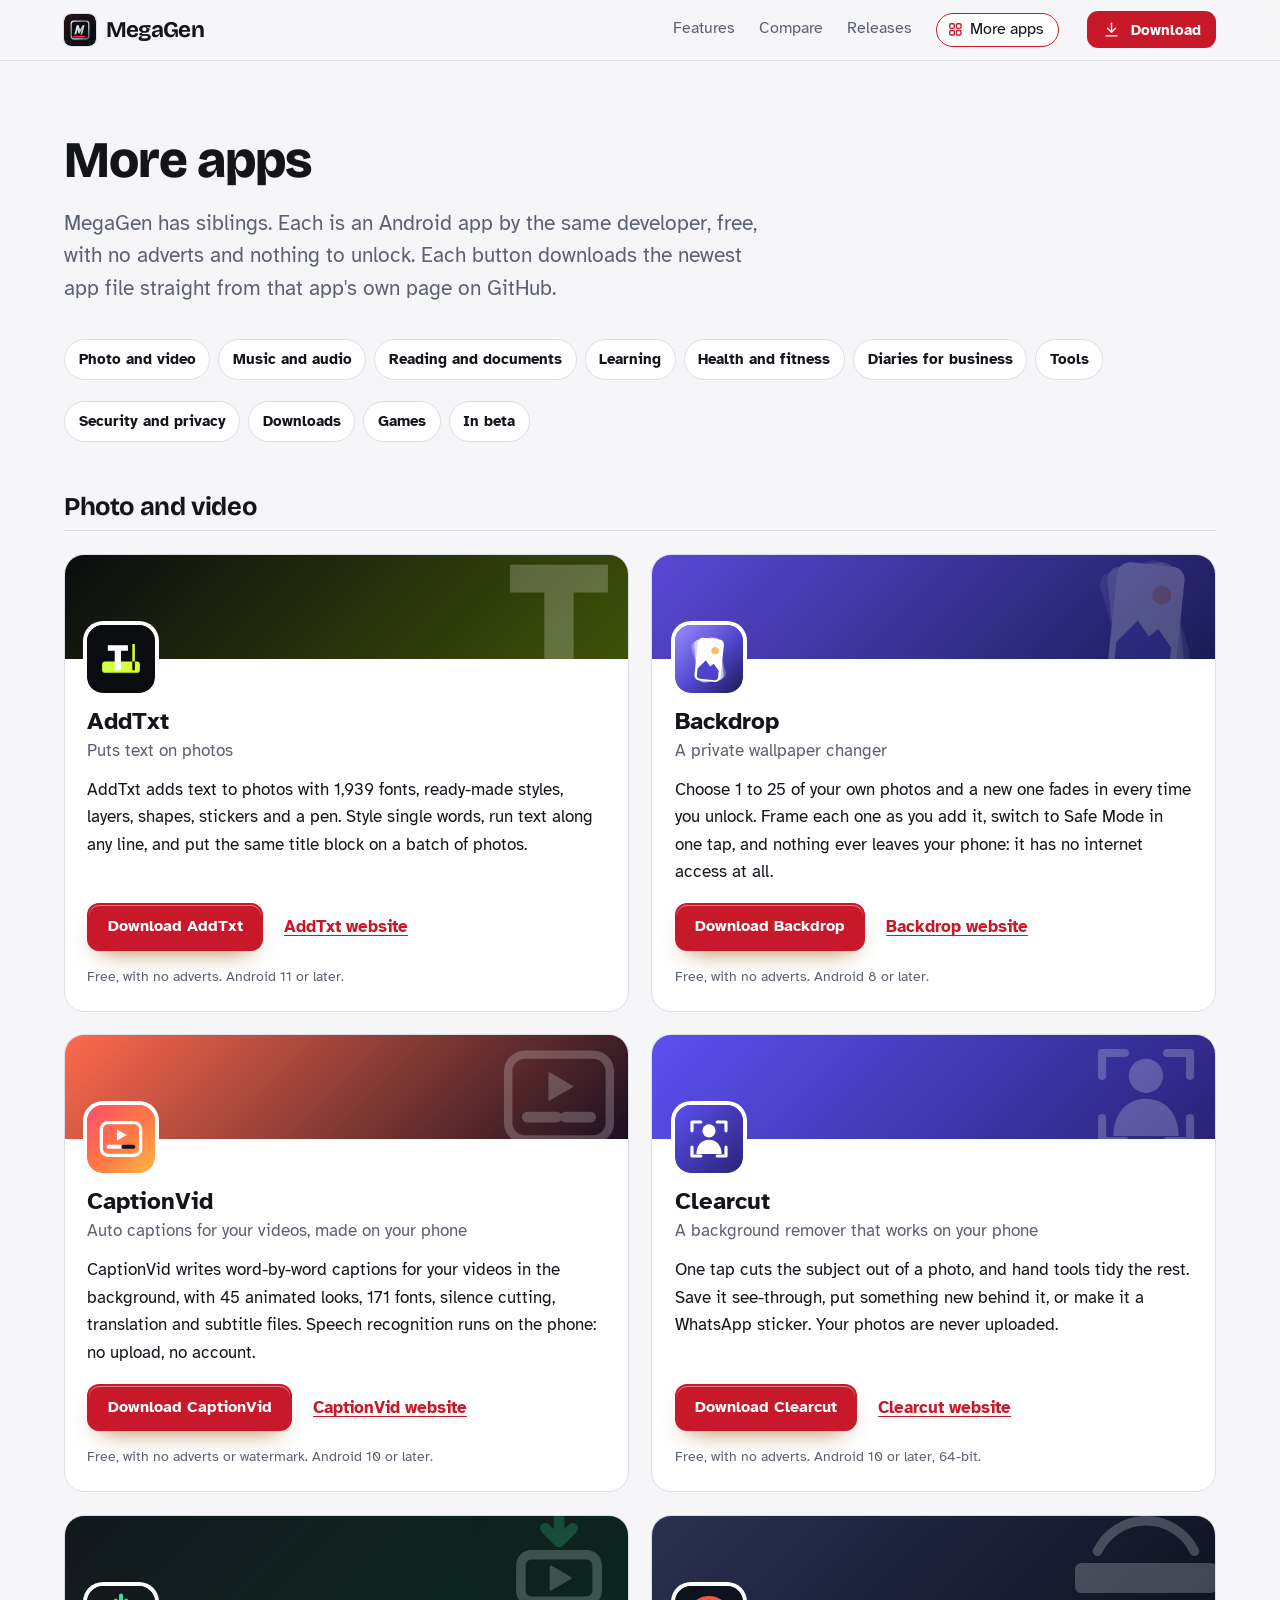
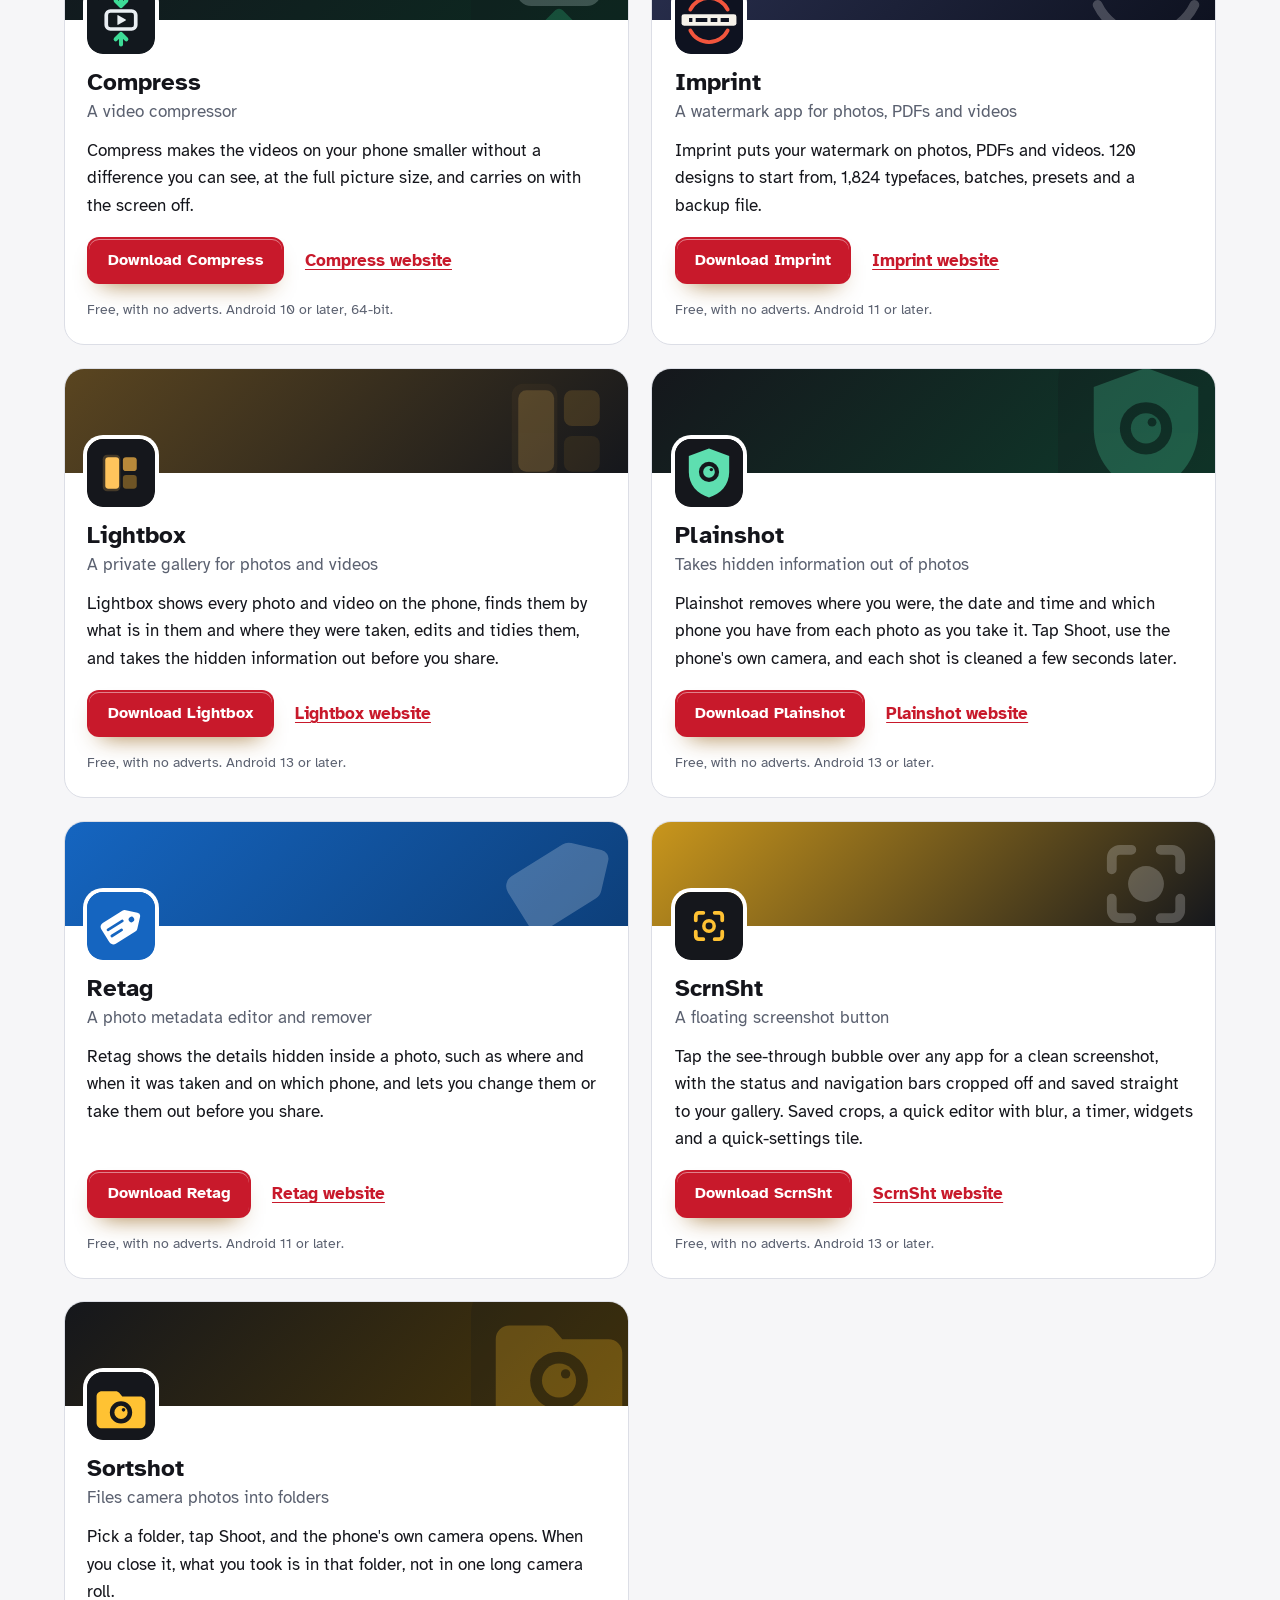
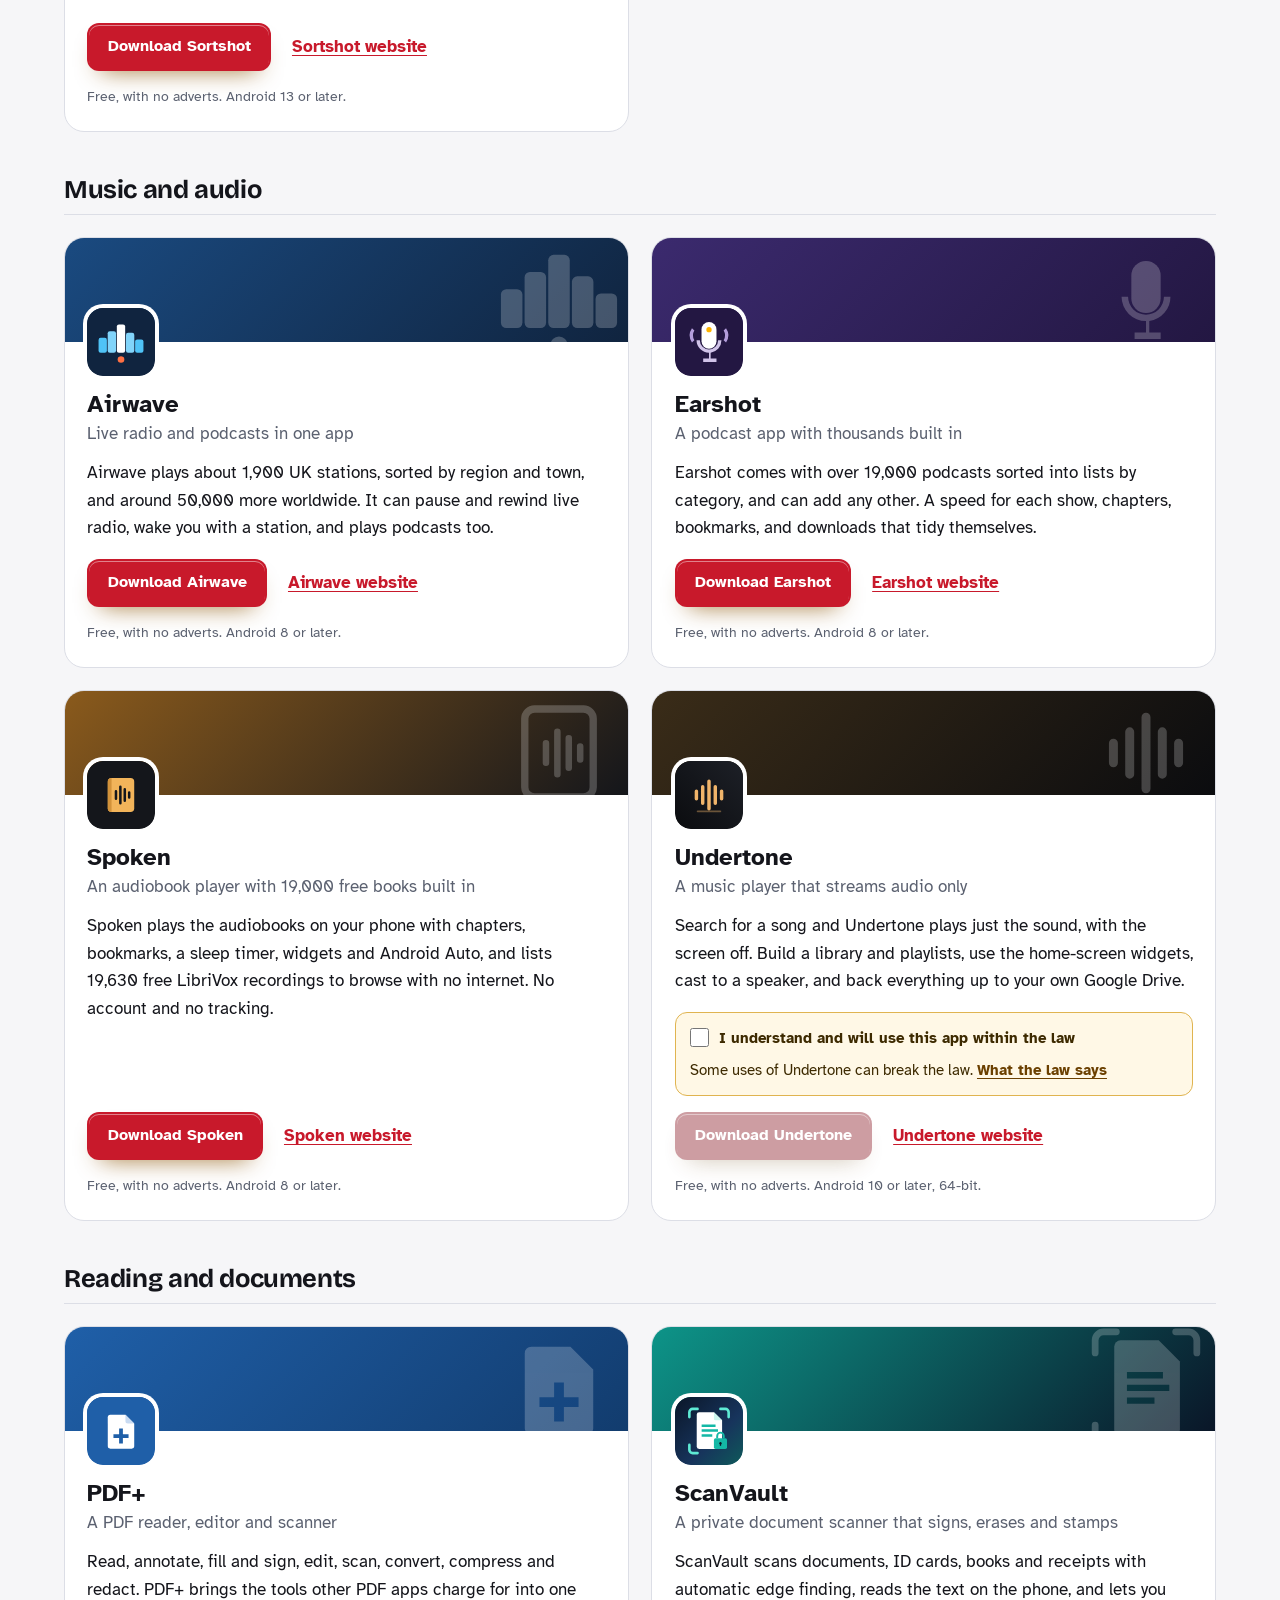
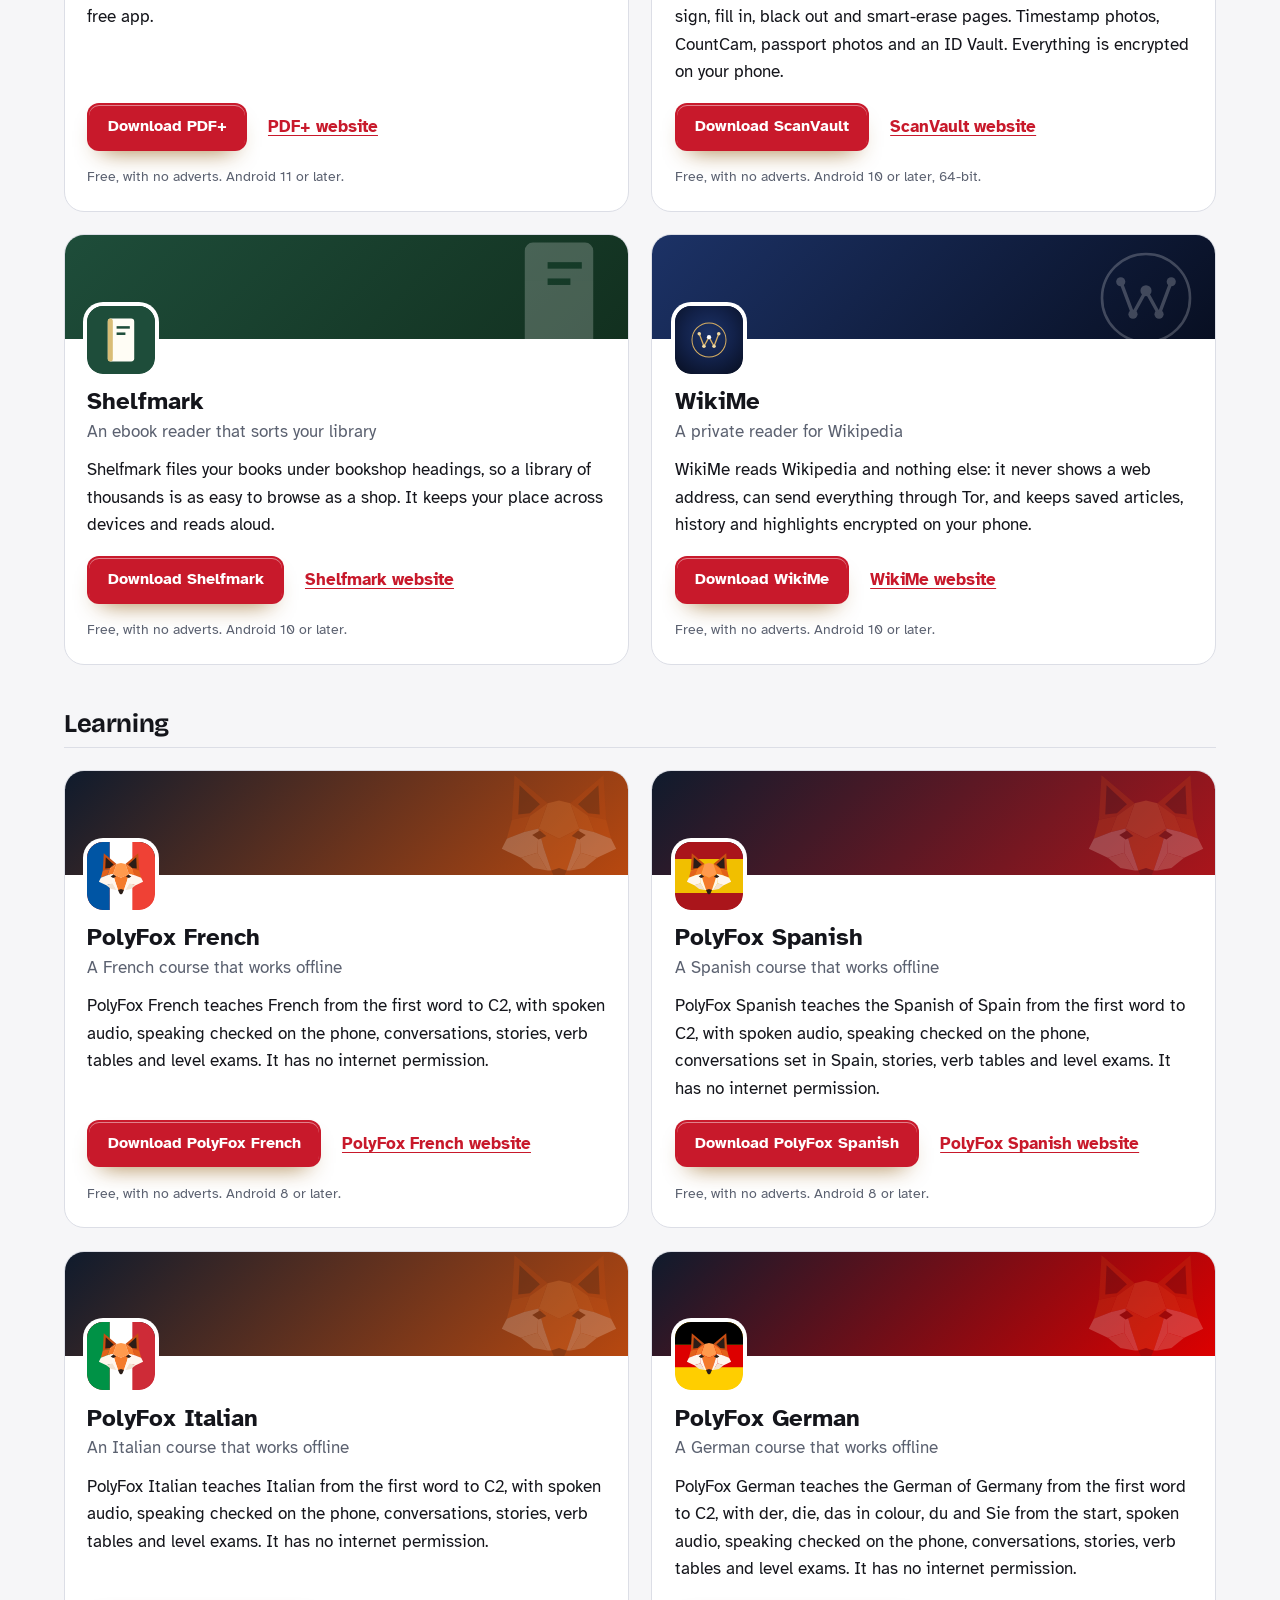
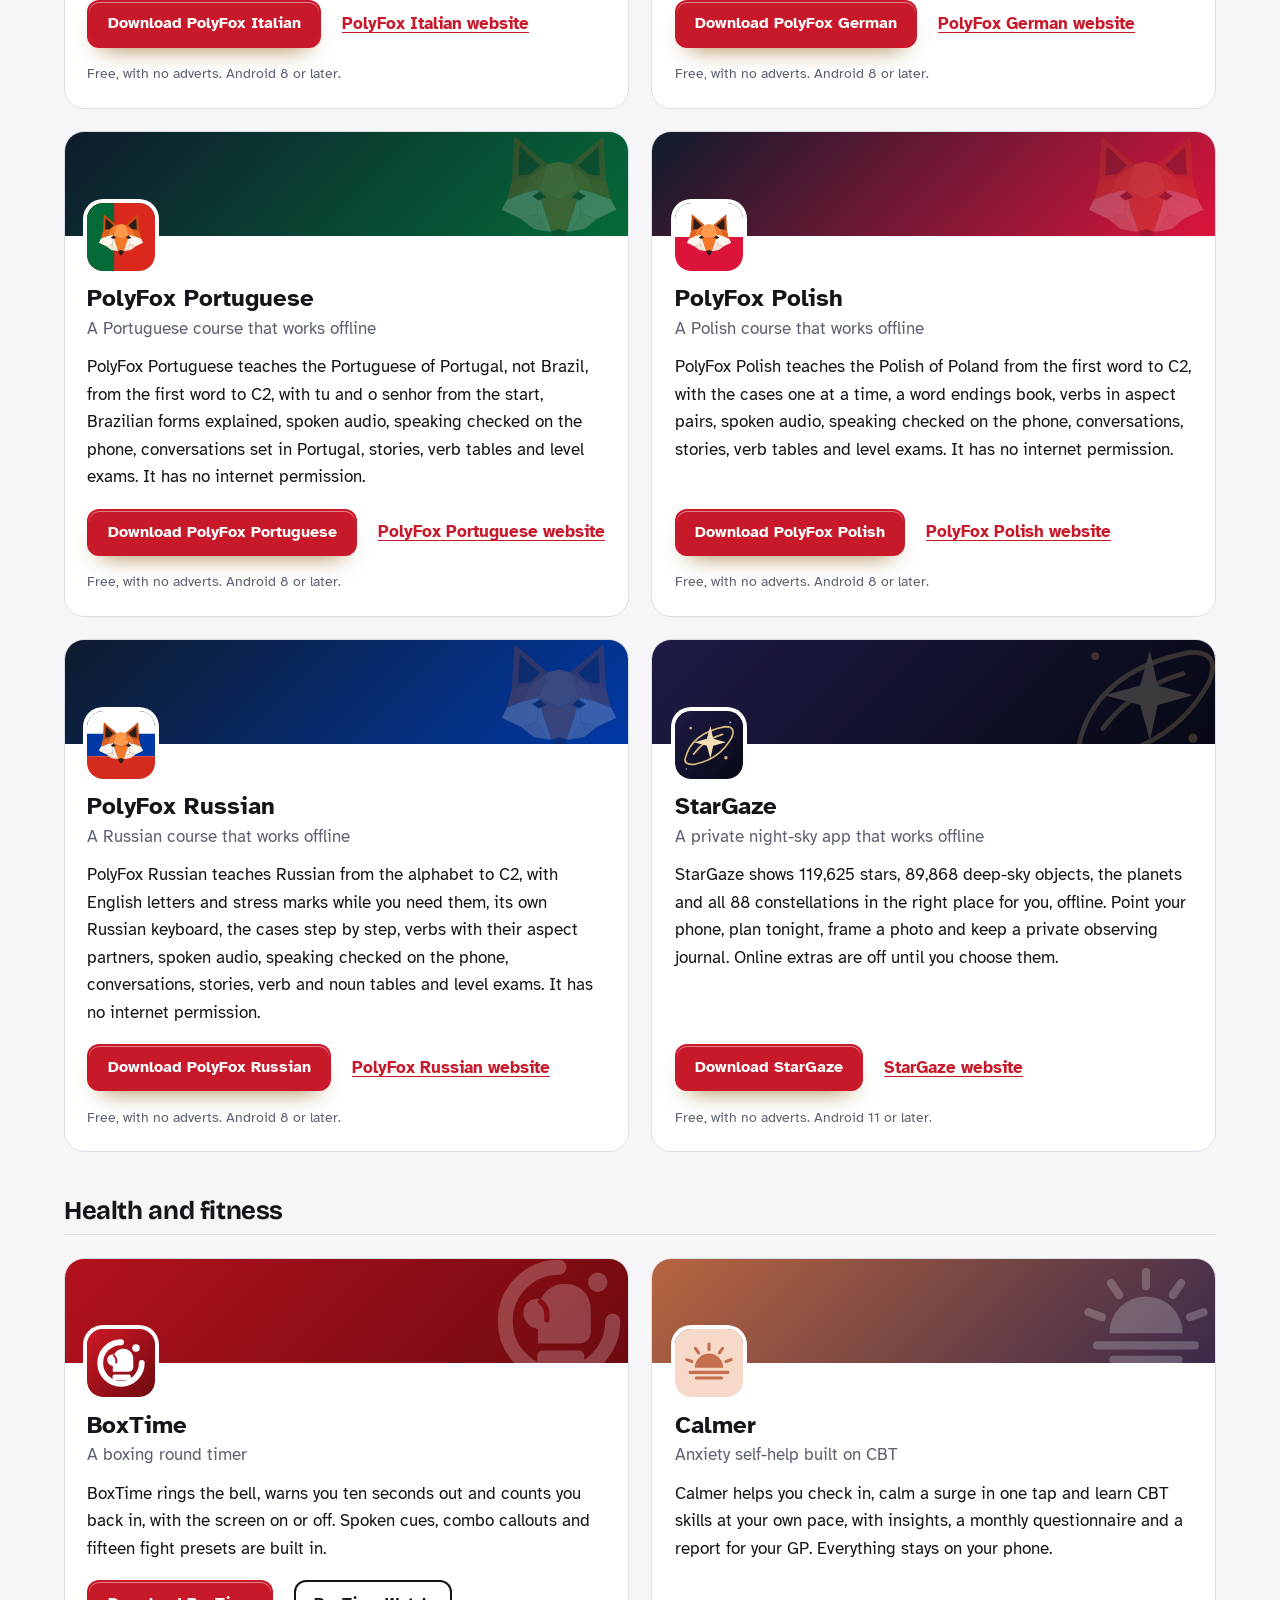
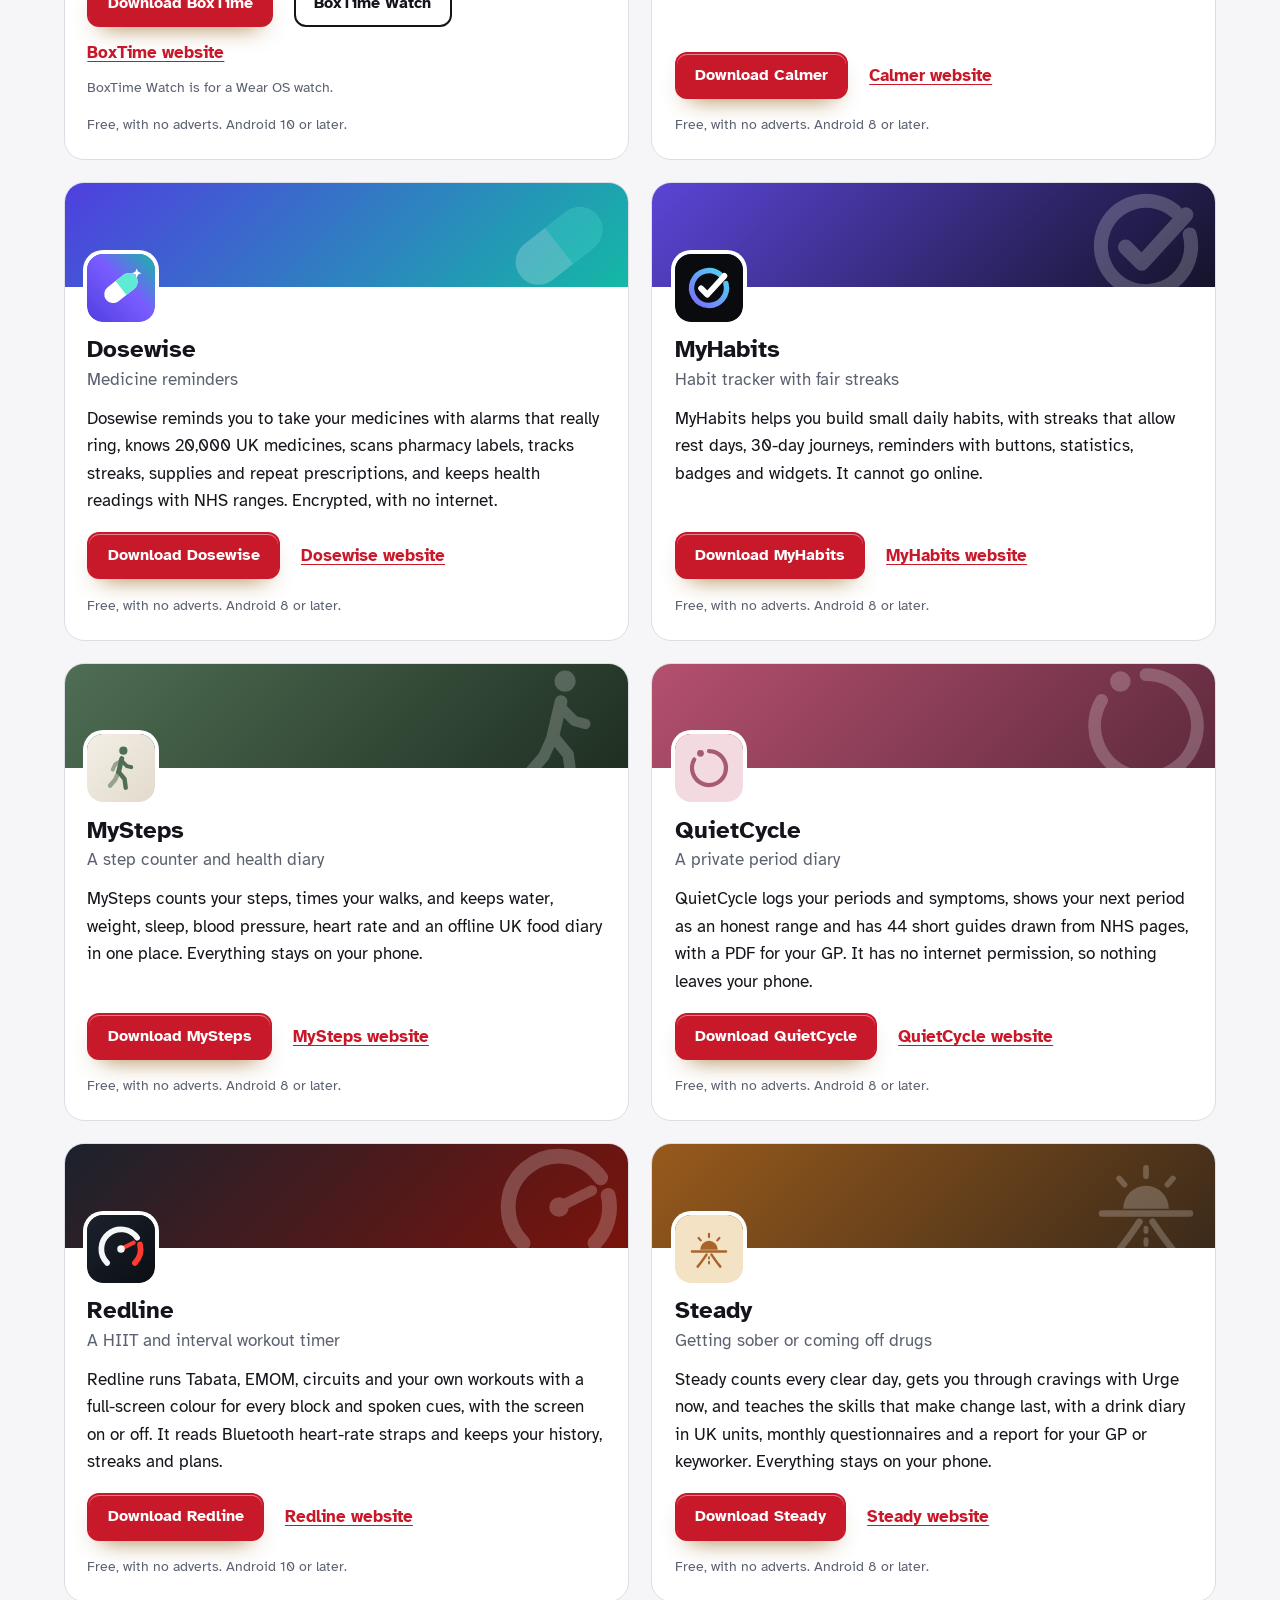
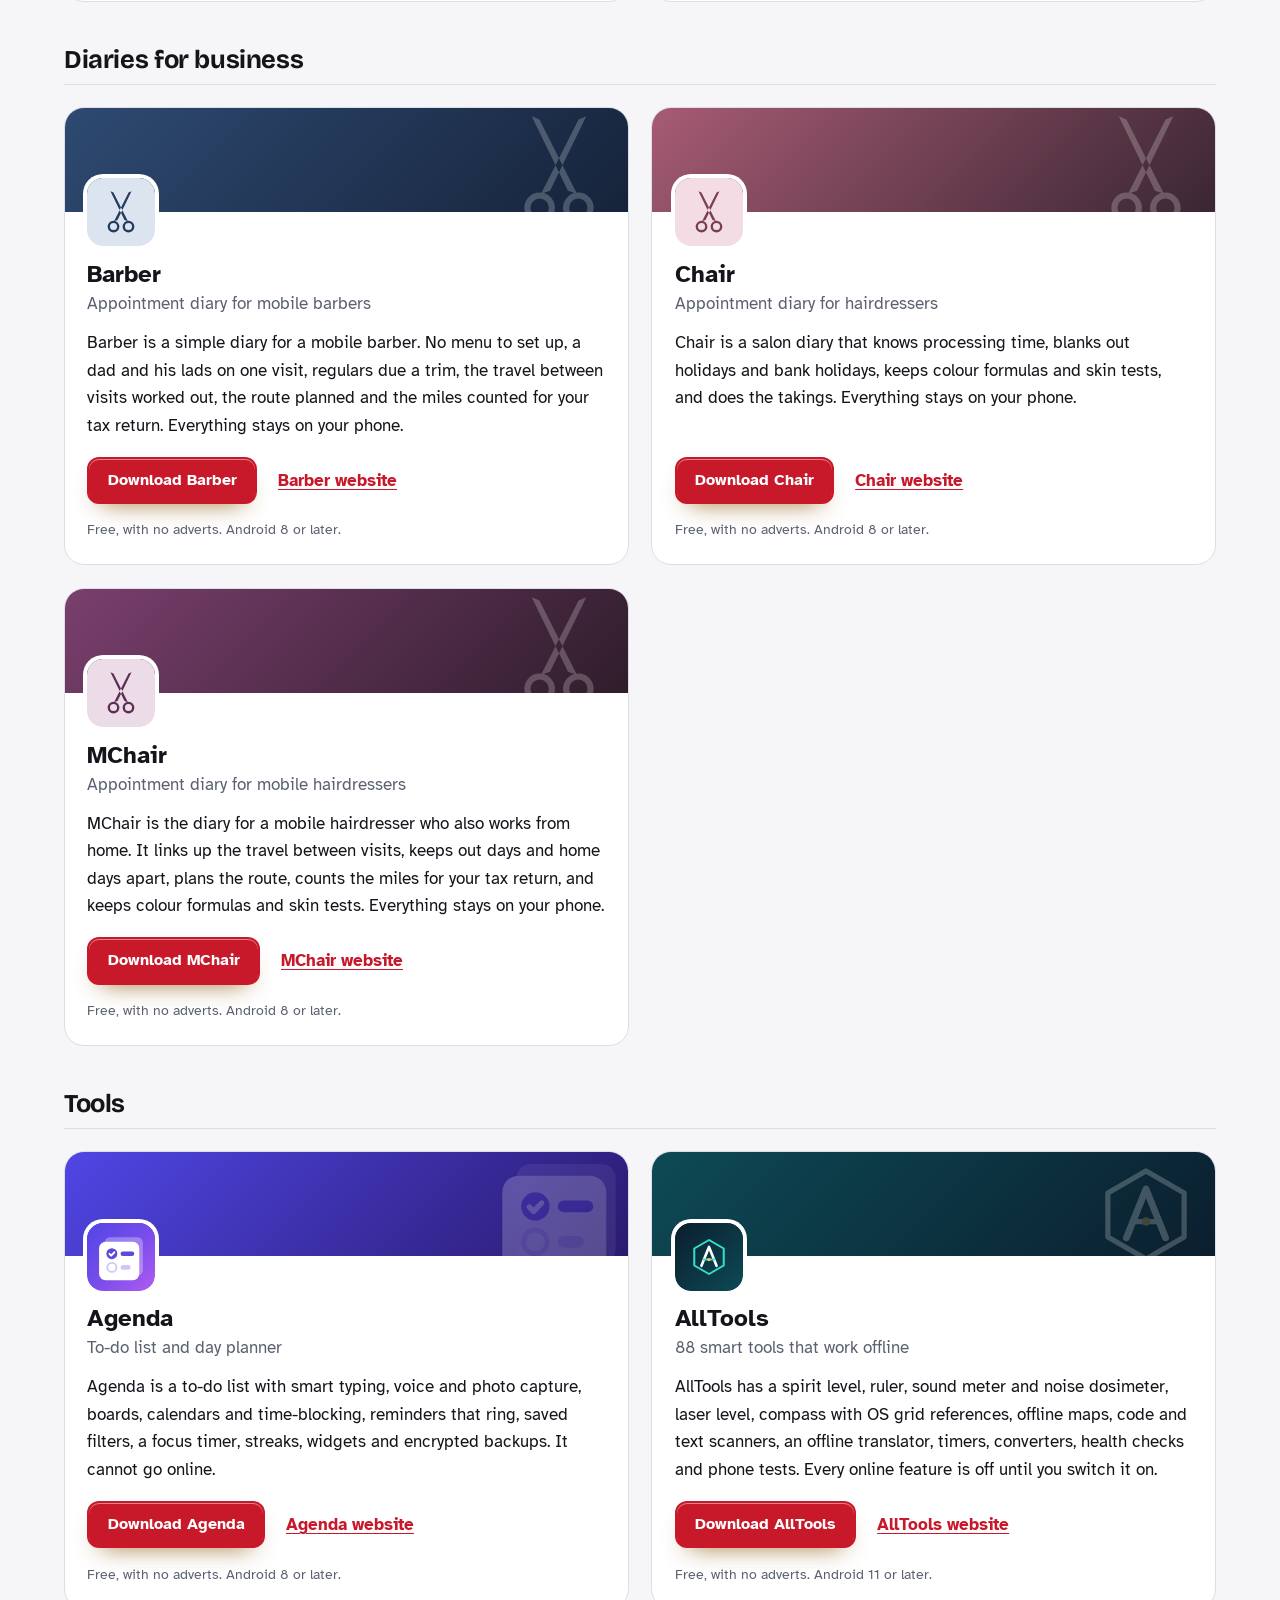
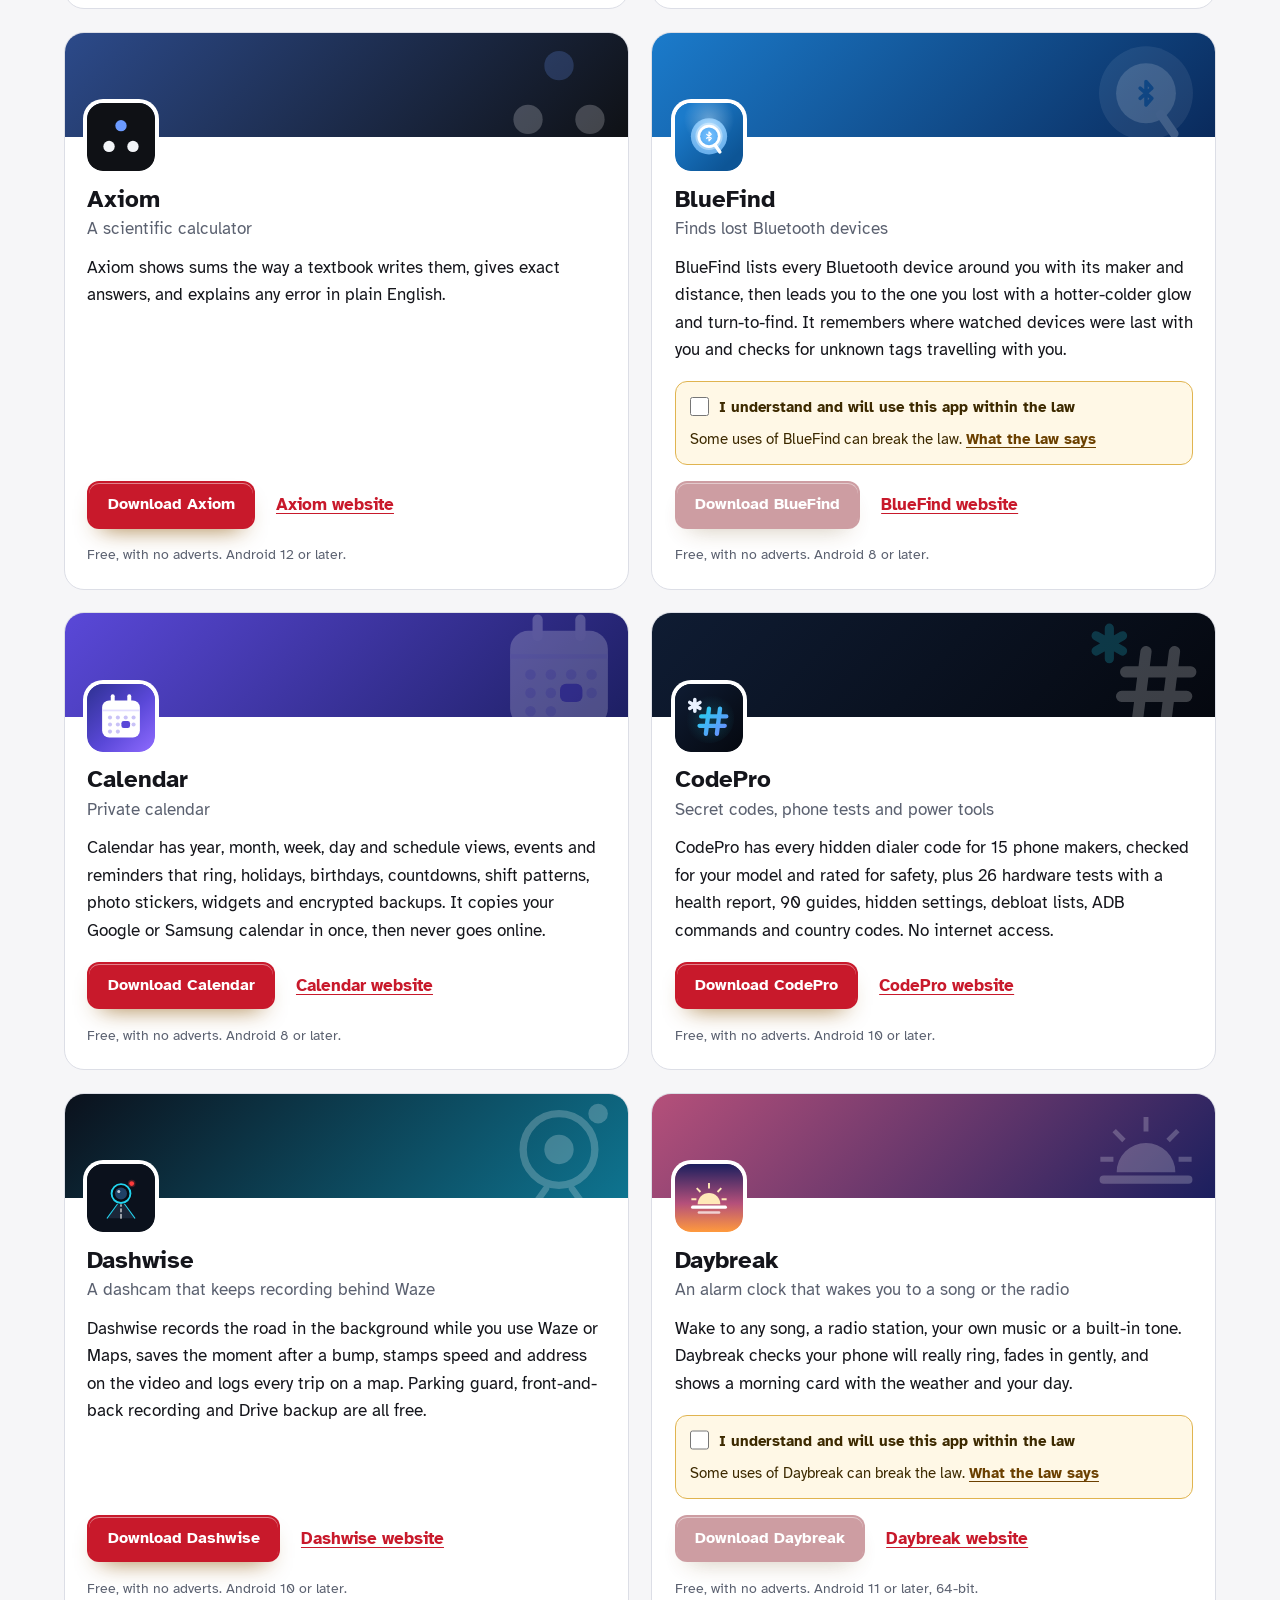
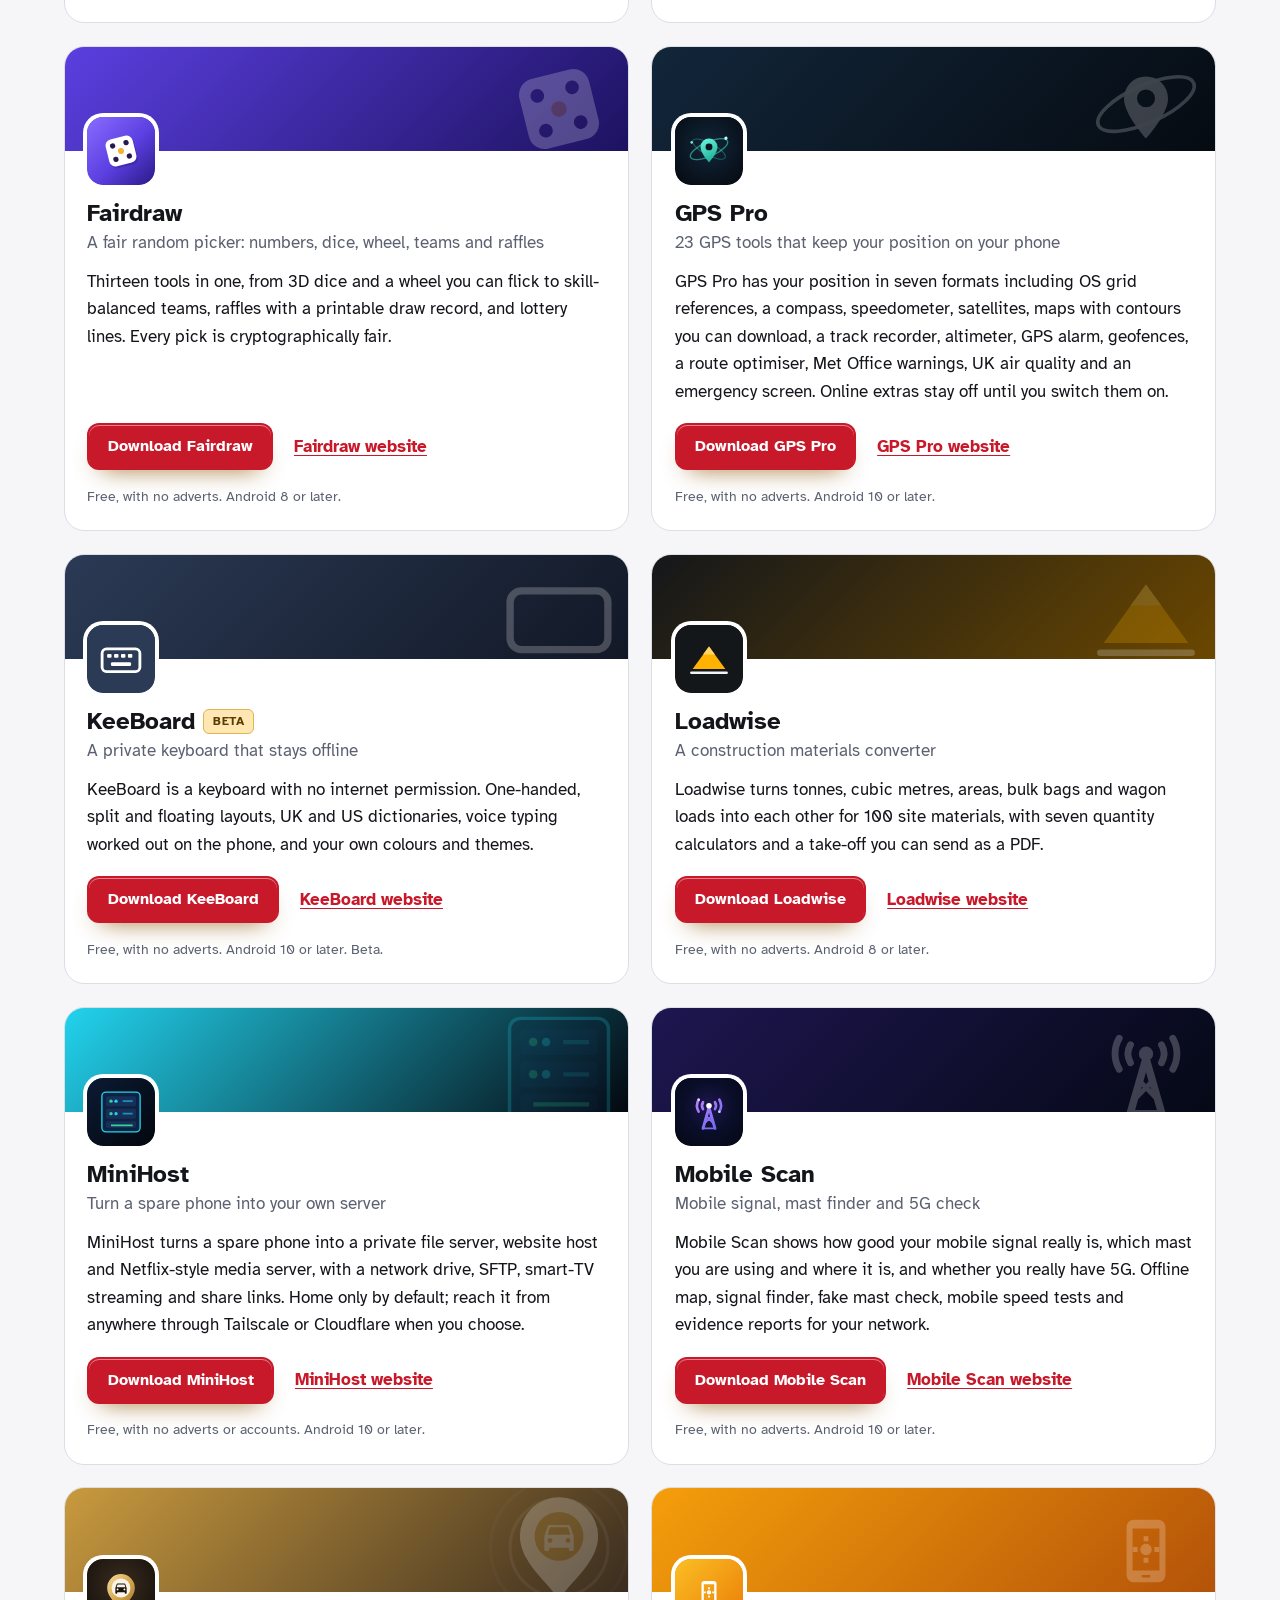
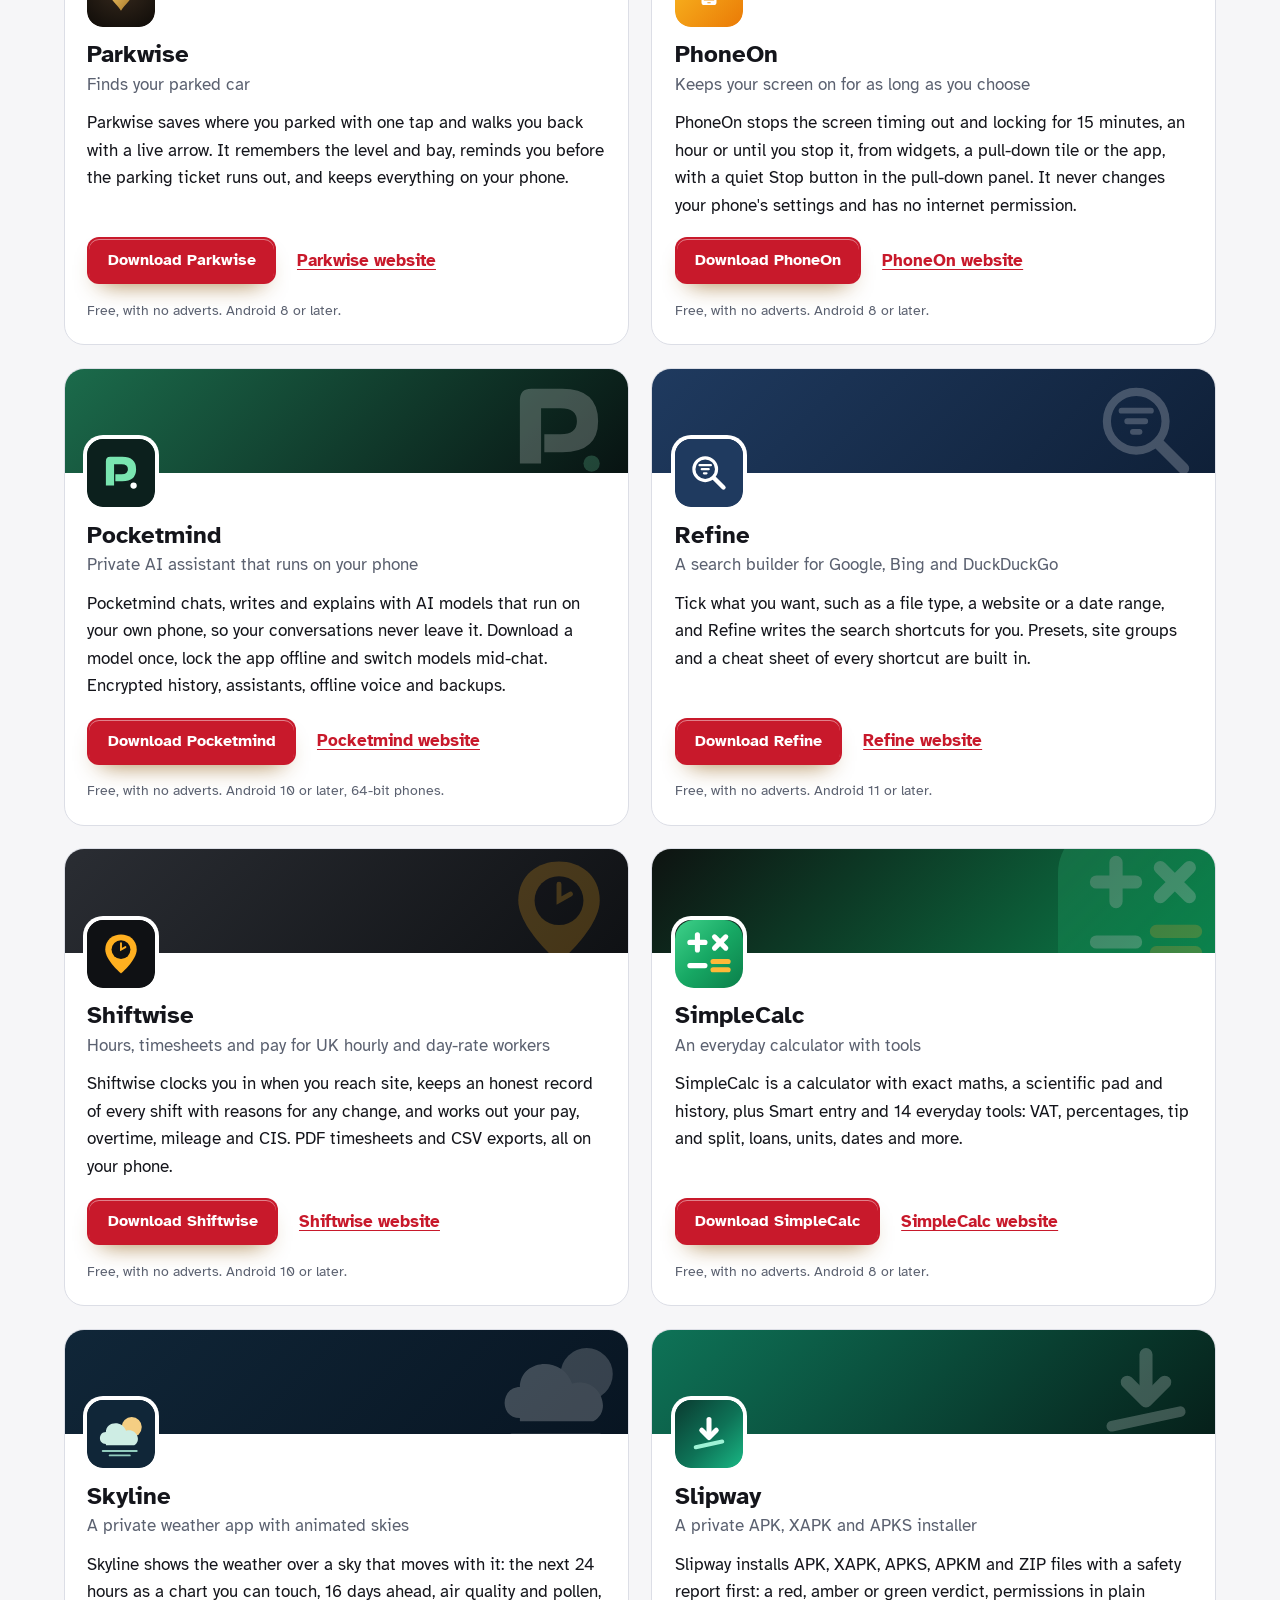
==== commit 651f8baf: "More apps: add AllTools" ====
--- a/more-apps.html
+++ b/more-apps.html
@@ -4,7 +4,7 @@
 <meta charset="utf-8">
 <meta name="viewport" content="width=device-width, initial-scale=1">
 <title>More free Android apps from the maker of MegaGen</title>
-<meta name="description" content="All 96 free Android apps from the maker of MegaGen, in one list by category, each with its download and a link to its website.">
+<meta name="description" content="All 97 free Android apps from the maker of MegaGen, in one list by category, each with its download and a link to its website.">
 <meta name="author" content="Jonathan Jackson">
 <link rel="canonical" href="https://customgpter.github.io/megagen/more-apps.html">
 <meta name="theme-color" content="#f6f6f8" media="(prefers-color-scheme: light)">
@@ -12,7 +12,7 @@
 <meta property="og:type" content="website">
 <meta property="og:site_name" content="MegaGen">
 <meta property="og:title" content="More free Android apps from the maker of MegaGen">
-<meta property="og:description" content="All 96 free Android apps from the maker of MegaGen, in one list by category, each with its download and a link to its website.">
+<meta property="og:description" content="All 97 free Android apps from the maker of MegaGen, in one list by category, each with its download and a link to its website.">
 <meta property="og:url" content="https://customgpter.github.io/megagen/more-apps.html">
 <meta property="og:image" content="https://customgpter.github.io/megagen/assets/og.png">
 <meta property="og:image:width" content="1200">
@@ -26,7 +26,7 @@
 <link rel="preload" href="./assets/fonts/atkinson-hyperlegible-latin-400-normal.woff2" as="font" type="font/woff2" crossorigin>
 <link rel="stylesheet" href="./assets/site.css?v=1">
 <link rel="stylesheet" href="./assets/house.css?v=1">
-<script type="application/ld+json">{"@context":"https://schema.org","@type":"ItemList","name":"Apps from the maker of MegaGen","url":"https://customgpter.github.io/megagen/more-apps.html","itemListElement":[{"@type":"ListItem","position":1,"name":"AddTxt","url":"https://customgpter.github.io/addtxt/"},{"@type":"ListItem","position":2,"name":"Backdrop","url":"https://customgpter.github.io/backdrop/"},{"@type":"ListItem","position":3,"name":"CaptionVid","url":"https://customgpter.github.io/captionvid/"},{"@type":"ListItem","position":4,"name":"Clearcut","url":"https://customgpter.github.io/clearcut/"},{"@type":"ListItem","position":5,"name":"Compress","url":"https://customgpter.github.io/compress/"},{"@type":"ListItem","position":6,"name":"Imprint","url":"https://customgpter.github.io/imprint/"},{"@type":"ListItem","position":7,"name":"Lightbox","url":"https://customgpter.github.io/lightbox/"},{"@type":"ListItem","position":8,"name":"Plainshot","url":"https://customgpter.github.io/plainshot/"},{"@type":"ListItem","position":9,"name":"Retag","url":"https://customgpter.github.io/retag/"},{"@type":"ListItem","position":10,"name":"ScrnSht","url":"https://customgpter.github.io/scrnsht/"},{"@type":"ListItem","position":11,"name":"Sortshot","url":"https://customgpter.github.io/sortshot/"},{"@type":"ListItem","position":12,"name":"Airwave","url":"https://customgpter.github.io/airwave/"},{"@type":"ListItem","position":13,"name":"Earshot","url":"https://customgpter.github.io/earshot/"},{"@type":"ListItem","position":14,"name":"Spoken","url":"https://customgpter.github.io/spoken/"},{"@type":"ListItem","position":15,"name":"Undertone","url":"https://customgpter.github.io/undertone/"},{"@type":"ListItem","position":16,"name":"PDF+","url":"https://customgpter.github.io/pdfplus/"},{"@type":"ListItem","position":17,"name":"ScanVault","url":"https://customgpter.github.io/scanvault/"},{"@type":"ListItem","position":18,"name":"Shelfmark","url":"https://customgpter.github.io/shelfmark/"},{"@type":"ListItem","position":19,"name":"WikiMe","url":"https://customgpter.github.io/wikime/"},{"@type":"ListItem","position":20,"name":"PolyFox French","url":"https://customgpter.github.io/polyfox/"},{"@type":"ListItem","position":21,"name":"PolyFox Spanish","url":"https://customgpter.github.io/polyfox-spanish/"},{"@type":"ListItem","position":22,"name":"PolyFox Italian","url":"https://customgpter.github.io/polyfox-italian/"},{"@type":"ListItem","position":23,"name":"PolyFox German","url":"https://customgpter.github.io/polyfox-german/"},{"@type":"ListItem","position":24,"name":"PolyFox Portuguese","url":"https://customgpter.github.io/polyfox-portuguese/"},{"@type":"ListItem","position":25,"name":"PolyFox Polish","url":"https://customgpter.github.io/polyfox-polish/"},{"@type":"ListItem","position":26,"name":"PolyFox Russian","url":"https://customgpter.github.io/polyfox-russian/"},{"@type":"ListItem","position":27,"name":"StarGaze","url":"https://customgpter.github.io/stargaze/"},{"@type":"ListItem","position":28,"name":"BoxTime","url":"https://customgpter.github.io/boxtime/"},{"@type":"ListItem","position":29,"name":"Calmer","url":"https://customgpter.github.io/calmer/"},{"@type":"ListItem","position":30,"name":"Dosewise","url":"https://customgpter.github.io/dosewise/"},{"@type":"ListItem","position":31,"name":"MyHabits","url":"https://customgpter.github.io/myhabits/"},{"@type":"ListItem","position":32,"name":"MySteps","url":"https://customgpter.github.io/mysteps/"},{"@type":"ListItem","position":33,"name":"QuietCycle","url":"https://customgpter.github.io/quietcycle/"},{"@type":"ListItem","position":34,"name":"Redline","url":"https://customgpter.github.io/redline/"},{"@type":"ListItem","position":35,"name":"Steady","url":"https://customgpter.github.io/steady/"},{"@type":"ListItem","position":36,"name":"Barber","url":"https://customgpter.github.io/barber/"},{"@type":"ListItem","position":37,"name":"Chair","url":"https://customgpter.github.io/chair/"},{"@type":"ListItem","position":38,"name":"MChair","url":"https://customgpter.github.io/mchair/"},{"@type":"ListItem","position":39,"name":"Agenda","url":"https://customgpter.github.io/agenda/"},{"@type":"ListItem","position":40,"name":"Axiom","url":"https://customgpter.github.io/axiom/"},{"@type":"ListItem","position":41,"name":"BlueFind","url":"https://customgpter.github.io/bluefind/"},{"@type":"ListItem","position":42,"name":"Calendar","url":"https://customgpter.github.io/calendar/"},{"@type":"ListItem","position":43,"name":"CodePro","url":"https://customgpter.github.io/codepro/"},{"@type":"ListItem","position":44,"name":"Dashwise","url":"https://customgpter.github.io/dashwise/"},{"@type":"ListItem","position":45,"name":"Daybreak","url":"https://customgpter.github.io/daybreak/"},{"@type":"ListItem","position":46,"name":"Fairdraw","url":"https://customgpter.github.io/fairdraw/"},{"@type":"ListItem","position":47,"name":"GPS Pro","url":"https://customgpter.github.io/gpspro/"},{"@type":"ListItem","position":48,"name":"KeeBoard","url":"https://customgpter.github.io/keeboard/"},{"@type":"ListItem","position":49,"name":"Loadwise","url":"https://customgpter.github.io/loadwise/"},{"@type":"ListItem","position":50,"name":"MiniHost","url":"https://customgpter.github.io/minihost/"},{"@type":"ListItem","position":51,"name":"Mobile Scan","url":"https://customgpter.github.io/mobilescan/"},{"@type":"ListItem","position":52,"name":"Parkwise","url":"https://customgpter.github.io/parkwise/"},{"@type":"ListItem","position":53,"name":"PhoneOn","url":"https://customgpter.github.io/phoneon/"},{"@type":"ListItem","position":54,"name":"Pocketmind","url":"https://customgpter.github.io/pocketmind/"},{"@type":"ListItem","position":55,"name":"Refine","url":"https://customgpter.github.io/refine/"},{"@type":"ListItem","position":56,"name":"Shiftwise","url":"https://customgpter.github.io/shiftwise/"},{"@type":"ListItem","position":57,"name":"SimpleCalc","url":"https://customgpter.github.io/simplecalc/"},{"@type":"ListItem","position":58,"name":"Skyline","url":"https://customgpter.github.io/skyline/"},{"@type":"ListItem","position":59,"name":"Slipway","url":"https://customgpter.github.io/slipway/"},{"@type":"ListItem","position":60,"name":"Tagger","url":"https://customgpter.github.io/tagger/"},{"@type":"ListItem","position":61,"name":"TotalClean","url":"https://customgpter.github.io/totalclean/"},{"@type":"ListItem","position":62,"name":"TVLink","url":"https://customgpter.github.io/tvlink/"},{"@type":"ListItem","position":63,"name":"Unbox","url":"https://customgpter.github.io/unbox/"},{"@type":"ListItem","position":64,"name":"WhatsKeep","url":"https://customgpter.github.io/whatskeep/"},{"@type":"ListItem","position":65,"name":"WiFi Scan","url":"https://customgpter.github.io/wifiscan/"},{"@type":"ListItem","position":66,"name":"Auditly","url":"https://customgpter.github.io/auditly/"},{"@type":"ListItem","position":67,"name":"Backchannel","url":"https://customgpter.github.io/backchannel/"},{"@type":"ListItem","position":68,"name":"ENotes","url":"https://customgpter.github.io/enotes/"},{"@type":"ListItem","position":69,"name":"FindMe","url":"https://customgpter.github.io/findme/"},{"@type":"ListItem","position":70,"name":"iLock","url":"https://customgpter.github.io/ilock/"},{"@type":"ListItem","position":71,"name":"ImSafe","url":"https://customgpter.github.io/imsafe/"},{"@type":"ListItem","position":72,"name":"IShred","url":"https://customgpter.github.io/ishred/"},{"@type":"ListItem","position":73,"name":"LockBox","url":"https://customgpter.github.io/lockbox/"},{"@type":"ListItem","position":74,"name":"PassVault","url":"https://customgpter.github.io/passvault/"},{"@type":"ListItem","position":75,"name":"SpyFind","url":"https://customgpter.github.io/spyfind/"},{"@type":"ListItem","position":76,"name":"TextWipe","url":"https://customgpter.github.io/textwipe/"},{"@type":"ListItem","position":77,"name":"Tracewire","url":"https://customgpter.github.io/tracewire/"},{"@type":"ListItem","position":78,"name":"Vigil","url":"https://customgpter.github.io/vigil/"},{"@type":"ListItem","position":79,"name":"Grab","url":"https://customgpter.github.io/grab/"},{"@type":"ListItem","position":80,"name":"Swarm","url":"https://customgpter.github.io/swarm/"},{"@type":"ListItem","position":81,"name":"Plane Games","url":"https://customgpter.github.io/plane-games/"},{"@type":"ListItem","position":82,"name":"Ninefold","url":"https://customgpter.github.io/ninefold/"},{"@type":"ListItem","position":83,"name":"Cubewise","url":"https://customgpter.github.io/cubewise/"},{"@type":"ListItem","position":84,"name":"Tilewise","url":"https://customgpter.github.io/tilewise/"},{"@type":"ListItem","position":85,"name":"Letterwise","url":"https://customgpter.github.io/letterwise/"},{"@type":"ListItem","position":86,"name":"Kingside","url":"https://customgpter.github.io/kingside/"},{"@type":"ListItem","position":87,"name":"Deckhand","url":"https://customgpter.github.io/deckhand/"},{"@type":"ListItem","position":88,"name":"SNESForge","url":"https://customgpter.github.io/snesforge/"},{"@type":"ListItem","position":89,"name":"Fame Boy","url":"https://customgpter.github.io/fameboy/"},{"@type":"ListItem","position":90,"name":"PSPPro","url":"https://customgpter.github.io/psppro/"},{"@type":"ListItem","position":91,"name":"MegaGen","url":"https://customgpter.github.io/megagen/"},{"@type":"ListItem","position":92,"name":"QVR","url":"https://customgpter.github.io/qvr/"},{"@type":"ListItem","position":93,"name":"QVR Watch","url":"https://customgpter.github.io/qvr-watch/"},{"@type":"ListItem","position":94,"name":"QVRLite","url":"https://customgpter.github.io/qvrlite/"},{"@type":"ListItem","position":95,"name":"Onionz","url":"https://customgpter.github.io/onionz/"},{"@type":"ListItem","position":96,"name":"OnionzWeb","url":"https://customgpter.github.io/onionzweb/"}]}</script>
+<script type="application/ld+json">{"@context":"https://schema.org","@type":"ItemList","name":"Apps from the maker of MegaGen","url":"https://customgpter.github.io/megagen/more-apps.html","itemListElement":[{"@type":"ListItem","position":1,"name":"AddTxt","url":"https://customgpter.github.io/addtxt/"},{"@type":"ListItem","position":2,"name":"Backdrop","url":"https://customgpter.github.io/backdrop/"},{"@type":"ListItem","position":3,"name":"CaptionVid","url":"https://customgpter.github.io/captionvid/"},{"@type":"ListItem","position":4,"name":"Clearcut","url":"https://customgpter.github.io/clearcut/"},{"@type":"ListItem","position":5,"name":"Compress","url":"https://customgpter.github.io/compress/"},{"@type":"ListItem","position":6,"name":"Imprint","url":"https://customgpter.github.io/imprint/"},{"@type":"ListItem","position":7,"name":"Lightbox","url":"https://customgpter.github.io/lightbox/"},{"@type":"ListItem","position":8,"name":"Plainshot","url":"https://customgpter.github.io/plainshot/"},{"@type":"ListItem","position":9,"name":"Retag","url":"https://customgpter.github.io/retag/"},{"@type":"ListItem","position":10,"name":"ScrnSht","url":"https://customgpter.github.io/scrnsht/"},{"@type":"ListItem","position":11,"name":"Sortshot","url":"https://customgpter.github.io/sortshot/"},{"@type":"ListItem","position":12,"name":"Airwave","url":"https://customgpter.github.io/airwave/"},{"@type":"ListItem","position":13,"name":"Earshot","url":"https://customgpter.github.io/earshot/"},{"@type":"ListItem","position":14,"name":"Spoken","url":"https://customgpter.github.io/spoken/"},{"@type":"ListItem","position":15,"name":"Undertone","url":"https://customgpter.github.io/undertone/"},{"@type":"ListItem","position":16,"name":"PDF+","url":"https://customgpter.github.io/pdfplus/"},{"@type":"ListItem","position":17,"name":"ScanVault","url":"https://customgpter.github.io/scanvault/"},{"@type":"ListItem","position":18,"name":"Shelfmark","url":"https://customgpter.github.io/shelfmark/"},{"@type":"ListItem","position":19,"name":"WikiMe","url":"https://customgpter.github.io/wikime/"},{"@type":"ListItem","position":20,"name":"PolyFox French","url":"https://customgpter.github.io/polyfox/"},{"@type":"ListItem","position":21,"name":"PolyFox Spanish","url":"https://customgpter.github.io/polyfox-spanish/"},{"@type":"ListItem","position":22,"name":"PolyFox Italian","url":"https://customgpter.github.io/polyfox-italian/"},{"@type":"ListItem","position":23,"name":"PolyFox German","url":"https://customgpter.github.io/polyfox-german/"},{"@type":"ListItem","position":24,"name":"PolyFox Portuguese","url":"https://customgpter.github.io/polyfox-portuguese/"},{"@type":"ListItem","position":25,"name":"PolyFox Polish","url":"https://customgpter.github.io/polyfox-polish/"},{"@type":"ListItem","position":26,"name":"PolyFox Russian","url":"https://customgpter.github.io/polyfox-russian/"},{"@type":"ListItem","position":27,"name":"StarGaze","url":"https://customgpter.github.io/stargaze/"},{"@type":"ListItem","position":28,"name":"BoxTime","url":"https://customgpter.github.io/boxtime/"},{"@type":"ListItem","position":29,"name":"Calmer","url":"https://customgpter.github.io/calmer/"},{"@type":"ListItem","position":30,"name":"Dosewise","url":"https://customgpter.github.io/dosewise/"},{"@type":"ListItem","position":31,"name":"MyHabits","url":"https://customgpter.github.io/myhabits/"},{"@type":"ListItem","position":32,"name":"MySteps","url":"https://customgpter.github.io/mysteps/"},{"@type":"ListItem","position":33,"name":"QuietCycle","url":"https://customgpter.github.io/quietcycle/"},{"@type":"ListItem","position":34,"name":"Redline","url":"https://customgpter.github.io/redline/"},{"@type":"ListItem","position":35,"name":"Steady","url":"https://customgpter.github.io/steady/"},{"@type":"ListItem","position":36,"name":"Barber","url":"https://customgpter.github.io/barber/"},{"@type":"ListItem","position":37,"name":"Chair","url":"https://customgpter.github.io/chair/"},{"@type":"ListItem","position":38,"name":"MChair","url":"https://customgpter.github.io/mchair/"},{"@type":"ListItem","position":39,"name":"Agenda","url":"https://customgpter.github.io/agenda/"},{"@type":"ListItem","position":40,"name":"AllTools","url":"https://customgpter.github.io/alltools/"},{"@type":"ListItem","position":41,"name":"Axiom","url":"https://customgpter.github.io/axiom/"},{"@type":"ListItem","position":42,"name":"BlueFind","url":"https://customgpter.github.io/bluefind/"},{"@type":"ListItem","position":43,"name":"Calendar","url":"https://customgpter.github.io/calendar/"},{"@type":"ListItem","position":44,"name":"CodePro","url":"https://customgpter.github.io/codepro/"},{"@type":"ListItem","position":45,"name":"Dashwise","url":"https://customgpter.github.io/dashwise/"},{"@type":"ListItem","position":46,"name":"Daybreak","url":"https://customgpter.github.io/daybreak/"},{"@type":"ListItem","position":47,"name":"Fairdraw","url":"https://customgpter.github.io/fairdraw/"},{"@type":"ListItem","position":48,"name":"GPS Pro","url":"https://customgpter.github.io/gpspro/"},{"@type":"ListItem","position":49,"name":"KeeBoard","url":"https://customgpter.github.io/keeboard/"},{"@type":"ListItem","position":50,"name":"Loadwise","url":"https://customgpter.github.io/loadwise/"},{"@type":"ListItem","position":51,"name":"MiniHost","url":"https://customgpter.github.io/minihost/"},{"@type":"ListItem","position":52,"name":"Mobile Scan","url":"https://customgpter.github.io/mobilescan/"},{"@type":"ListItem","position":53,"name":"Parkwise","url":"https://customgpter.github.io/parkwise/"},{"@type":"ListItem","position":54,"name":"PhoneOn","url":"https://customgpter.github.io/phoneon/"},{"@type":"ListItem","position":55,"name":"Pocketmind","url":"https://customgpter.github.io/pocketmind/"},{"@type":"ListItem","position":56,"name":"Refine","url":"https://customgpter.github.io/refine/"},{"@type":"ListItem","position":57,"name":"Shiftwise","url":"https://customgpter.github.io/shiftwise/"},{"@type":"ListItem","position":58,"name":"SimpleCalc","url":"https://customgpter.github.io/simplecalc/"},{"@type":"ListItem","position":59,"name":"Skyline","url":"https://customgpter.github.io/skyline/"},{"@type":"ListItem","position":60,"name":"Slipway","url":"https://customgpter.github.io/slipway/"},{"@type":"ListItem","position":61,"name":"Tagger","url":"https://customgpter.github.io/tagger/"},{"@type":"ListItem","position":62,"name":"TotalClean","url":"https://customgpter.github.io/totalclean/"},{"@type":"ListItem","position":63,"name":"TVLink","url":"https://customgpter.github.io/tvlink/"},{"@type":"ListItem","position":64,"name":"Unbox","url":"https://customgpter.github.io/unbox/"},{"@type":"ListItem","position":65,"name":"WhatsKeep","url":"https://customgpter.github.io/whatskeep/"},{"@type":"ListItem","position":66,"name":"WiFi Scan","url":"https://customgpter.github.io/wifiscan/"},{"@type":"ListItem","position":67,"name":"Auditly","url":"https://customgpter.github.io/auditly/"},{"@type":"ListItem","position":68,"name":"Backchannel","url":"https://customgpter.github.io/backchannel/"},{"@type":"ListItem","position":69,"name":"ENotes","url":"https://customgpter.github.io/enotes/"},{"@type":"ListItem","position":70,"name":"FindMe","url":"https://customgpter.github.io/findme/"},{"@type":"ListItem","position":71,"name":"iLock","url":"https://customgpter.github.io/ilock/"},{"@type":"ListItem","position":72,"name":"ImSafe","url":"https://customgpter.github.io/imsafe/"},{"@type":"ListItem","position":73,"name":"IShred","url":"https://customgpter.github.io/ishred/"},{"@type":"ListItem","position":74,"name":"LockBox","url":"https://customgpter.github.io/lockbox/"},{"@type":"ListItem","position":75,"name":"PassVault","url":"https://customgpter.github.io/passvault/"},{"@type":"ListItem","position":76,"name":"SpyFind","url":"https://customgpter.github.io/spyfind/"},{"@type":"ListItem","position":77,"name":"TextWipe","url":"https://customgpter.github.io/textwipe/"},{"@type":"ListItem","position":78,"name":"Tracewire","url":"https://customgpter.github.io/tracewire/"},{"@type":"ListItem","position":79,"name":"Vigil","url":"https://customgpter.github.io/vigil/"},{"@type":"ListItem","position":80,"name":"Grab","url":"https://customgpter.github.io/grab/"},{"@type":"ListItem","position":81,"name":"Swarm","url":"https://customgpter.github.io/swarm/"},{"@type":"ListItem","position":82,"name":"Plane Games","url":"https://customgpter.github.io/plane-games/"},{"@type":"ListItem","position":83,"name":"Ninefold","url":"https://customgpter.github.io/ninefold/"},{"@type":"ListItem","position":84,"name":"Cubewise","url":"https://customgpter.github.io/cubewise/"},{"@type":"ListItem","position":85,"name":"Tilewise","url":"https://customgpter.github.io/tilewise/"},{"@type":"ListItem","position":86,"name":"Letterwise","url":"https://customgpter.github.io/letterwise/"},{"@type":"ListItem","position":87,"name":"Kingside","url":"https://customgpter.github.io/kingside/"},{"@type":"ListItem","position":88,"name":"Deckhand","url":"https://customgpter.github.io/deckhand/"},{"@type":"ListItem","position":89,"name":"SNESForge","url":"https://customgpter.github.io/snesforge/"},{"@type":"ListItem","position":90,"name":"Fame Boy","url":"https://customgpter.github.io/fameboy/"},{"@type":"ListItem","position":91,"name":"PSPPro","url":"https://customgpter.github.io/psppro/"},{"@type":"ListItem","position":92,"name":"MegaGen","url":"https://customgpter.github.io/megagen/"},{"@type":"ListItem","position":93,"name":"QVR","url":"https://customgpter.github.io/qvr/"},{"@type":"ListItem","position":94,"name":"QVR Watch","url":"https://customgpter.github.io/qvr-watch/"},{"@type":"ListItem","position":95,"name":"QVRLite","url":"https://customgpter.github.io/qvrlite/"},{"@type":"ListItem","position":96,"name":"Onionz","url":"https://customgpter.github.io/onionz/"},{"@type":"ListItem","position":97,"name":"OnionzWeb","url":"https://customgpter.github.io/onionzweb/"}]}</script>
 <link rel="stylesheet" href="./assets/apps-list.css?v=1">
 <script src="./assets/apps-list.js?v=1" defer></script>
 </head>
@@ -93,7 +93,7 @@
 <li class="mapp" style="--b:#7a3f6e;--b2:#2f1d2b"><div class="mapp-cover" aria-hidden="true"><svg viewBox="0 0 108 108"><g transform="translate(54 54) scale(1.25) translate(-54 -52)"><path fill="#fff" fill-rule="evenodd" d="M37 70.5a7.5 7.5 0 1 0 15 0a7.5 7.5 0 1 0-15 0zM40 70.5a4.5 4.5 0 1 0 9 0a4.5 4.5 0 1 0-9 0zM56 70.5a7.5 7.5 0 1 0 15 0a7.5 7.5 0 1 0-15 0zM59 70.5a4.5 4.5 0 1 0 9 0a4.5 4.5 0 1 0-9 0z"/><path fill="#fff" d="M45.2 63.6 49.6 62.2 67.4 25.6 63.6 27.2zM62.8 63.6 58.4 62.2 40.6 25.6 44.4 27.2z"/><circle cx="54" cy="49.8" r="1.8" fill="none"/></g></svg></div><div class="mapp-body"><svg class="mapp-icon" viewBox="0 0 108 108" aria-hidden="true"><rect width="108" height="108" rx="24" fill="#EBDCE8"/><g transform="translate(54 54) scale(1.25) translate(-54 -52)"><path fill="#5E2F55" fill-rule="evenodd" d="M37 70.5a7.5 7.5 0 1 0 15 0a7.5 7.5 0 1 0-15 0zM40 70.5a4.5 4.5 0 1 0 9 0a4.5 4.5 0 1 0-9 0zM56 70.5a7.5 7.5 0 1 0 15 0a7.5 7.5 0 1 0-15 0zM59 70.5a4.5 4.5 0 1 0 9 0a4.5 4.5 0 1 0-9 0z"/><path fill="#5E2F55" d="M45.2 63.6 49.6 62.2 67.4 25.6 63.6 27.2zM62.8 63.6 58.4 62.2 40.6 25.6 44.4 27.2z"/><circle cx="54" cy="49.8" r="1.8" fill="#EBDCE8"/></g></svg><h3>MChair</h3><p class="mapp-kind">Appointment diary for mobile hairdressers</p><p class="mapp-say">MChair is the diary for a mobile hairdresser who also works from home. It links up the travel between visits, keeps out days and home days apart, plans the route, counts the miles for your tax return, and keeps colour formulas and skin tests. Everything stays on your phone.</p><p class="mapp-go"><a class="button" href="https://github.com/CustomGPTer/mchair/releases/latest/download/MChair.apk">Download MChair</a><a class="mapp-site" href="https://customgpter.github.io/mchair/">MChair website</a></p><p class="mapp-needs">Free, with no adverts. Android 8 or later.</p></div></li></ul></div>
 <div class="mapps-group" role="group" aria-labelledby="apps-tools"><h2 class="mapps-cat" id="apps-tools">Tools</h2>
 <ul class="mapps"><li class="mapp" style="--b:#4f46e5;--b2:#2a1a6e"><div class="mapp-cover" aria-hidden="true"><svg viewBox="0 0 108 108"><g transform="translate(54 56) scale(1.45) translate(-52 -56)"><rect x="34" y="33" width="42" height="42" rx="6" fill="#fff" fill-opacity=".3"/><rect x="28" y="38" width="44" height="42" rx="7" fill="#fff" fill-opacity=".95"/><circle cx="42" cy="51" r="6" fill="#5b4bdb"/><path d="M39.4 51.2l1.9 1.9 3.4-3.6" stroke="#fff" stroke-width="2.2" fill="none" stroke-linecap="round" stroke-linejoin="round"/><rect x="51.5" y="48.5" width="15" height="5" rx="2.5" fill="#5b4bdb"/><circle cx="42" cy="66" r="5" fill="none" stroke="#cfc8f7" stroke-width="2"/><rect x="51.5" y="63.5" width="11" height="5" rx="2.5" fill="#cfc8f7"/></g></svg></div><div class="mapp-body"><svg class="mapp-icon" viewBox="0 0 108 108" aria-hidden="true"><defs><linearGradient id="i-agenda-agi" x1="0" y1="0" x2="1" y2="1"><stop offset="0" stop-color="#4f46e5"/><stop offset=".55" stop-color="#7c4deb"/><stop offset="1" stop-color="#b15cf0"/></linearGradient></defs><rect width="108" height="108" rx="24" fill="url(#i-agenda-agi)"/><g transform="translate(54 56) scale(1.45) translate(-52 -56)"><rect x="34" y="33" width="42" height="42" rx="6" fill="#fff" fill-opacity=".3"/><rect x="28" y="38" width="44" height="42" rx="7" fill="#fff"/><circle cx="42" cy="51" r="6" fill="#5b4bdb"/><path d="M39.4 51.2l1.9 1.9 3.4-3.6" stroke="#fff" stroke-width="2.2" fill="none" stroke-linecap="round" stroke-linejoin="round"/><rect x="51.5" y="48.5" width="15" height="5" rx="2.5" fill="#5b4bdb"/><circle cx="42" cy="66" r="5" fill="none" stroke="#cfc8f7" stroke-width="2"/><rect x="51.5" y="63.5" width="11" height="5" rx="2.5" fill="#cfc8f7"/></g></svg><h3>Agenda</h3><p class="mapp-kind">To-do list and day planner</p><p class="mapp-say">Agenda is a to-do list with smart typing, voice and photo capture, boards, calendars and time-blocking, reminders that ring, saved filters, a focus timer, streaks, widgets and encrypted backups. It cannot go online.</p><p class="mapp-go"><a class="button" href="https://github.com/CustomGPTer/agenda/releases/latest/download/Agenda.apk">Download Agenda</a><a class="mapp-site" href="https://customgpter.github.io/agenda/">Agenda website</a></p><p class="mapp-needs">Free, with no adverts. Android 8 or later.</p></div></li>
-<li class="mapp" style="--b:#2c4a8a;--b2:#0f1115"><div class="mapp-cover" aria-hidden="true"><svg viewBox="0 0 108 108"><circle cx="54" cy="36" r="9" fill="#6c9bff"/><circle cx="35" cy="69" r="9" fill="#f3f5f8"/><circle cx="73" cy="69" r="9" fill="#f3f5f8"/></svg></div><div class="mapp-body"><svg class="mapp-icon" viewBox="0 0 108 108" aria-hidden="true"><rect width="108" height="108" rx="24" fill="#0f1115"/><circle cx="54" cy="36" r="9" fill="#6c9bff"/><circle cx="35" cy="69" r="9" fill="#f3f5f8"/><circle cx="73" cy="69" r="9" fill="#f3f5f8"/></svg><h3>Axiom</h3><p class="mapp-kind">A scientific calculator</p><p class="mapp-say">Axiom shows sums the way a textbook writes them, gives exact answers, and explains any error in plain English.</p><p class="mapp-go"><a class="button" href="https://github.com/CustomGPTer/axiom/releases/latest/download/Axiom.apk">Download Axiom</a><a class="mapp-site" href="https://customgpter.github.io/axiom/">Axiom website</a></p><p class="mapp-needs">Free, with no adverts. Android 12 or later.</p></div></li>
+<li class="mapp" style="--b:#0d4a55;--b2:#0b1e2e"><div class="mapp-cover" aria-hidden="true"><svg viewBox="0 0 108 108"><path d="M54 27L77.4 40.5L77.4 67.5L54 81L30.6 67.5L30.6 40.5Z" stroke="#fff" stroke-width="3.2" stroke-linejoin="round" fill="none"/><path d="M42 68L54 38L66 68" stroke="#fff" stroke-width="4.2" stroke-linecap="round" stroke-linejoin="round" fill="none"/><path d="M45.5 58L62.5 58" stroke="#fff" stroke-width="3.2" stroke-linecap="round"/><circle cx="54" cy="58" r="2.6" fill="#ffc24b"/></svg></div><div class="mapp-body"><svg class="mapp-icon" viewBox="0 0 108 108" aria-hidden="true"><defs><linearGradient id="i-alltools-atbg" x1="0" y1="0" x2="1" y2="1"><stop offset="0" stop-color="#0b1e2e"/><stop offset="1" stop-color="#0d4a55"/></linearGradient></defs><rect width="108" height="108" rx="24" fill="url(#i-alltools-atbg)"/><path d="M54 27L77.4 40.5L77.4 67.5L54 81L30.6 67.5L30.6 40.5Z" stroke="#35e0c8" stroke-width="3.2" stroke-linejoin="round" fill="none"/><path d="M42 68L54 38L66 68" stroke="#fff" stroke-width="4.2" stroke-linecap="round" stroke-linejoin="round" fill="none"/><path d="M45.5 58L62.5 58" stroke="#35e0c8" stroke-width="3.2" stroke-linecap="round"/><circle cx="54" cy="58" r="2.6" fill="#ffc24b"/></svg><h3>AllTools</h3><p class="mapp-kind">88 smart tools that work offline</p><p class="mapp-say">AllTools has a spirit level, ruler, sound meter and noise dosimeter, laser level, compass with OS grid references, offline maps, code and text scanners, an offline translator, timers, converters, health checks and phone tests. Every online feature is off until you switch it on.</p><p class="mapp-go"><a class="button" href="https://github.com/CustomGPTer/alltools/releases/latest/download/AllTools.apk">Download AllTools</a><a class="mapp-site" href="https://customgpter.github.io/alltools/">AllTools website</a></p><p class="mapp-needs">Free, with no adverts. Android 11 or later.</p></div></li><li class="mapp" style="--b:#2c4a8a;--b2:#0f1115"><div class="mapp-cover" aria-hidden="true"><svg viewBox="0 0 108 108"><circle cx="54" cy="36" r="9" fill="#6c9bff"/><circle cx="35" cy="69" r="9" fill="#f3f5f8"/><circle cx="73" cy="69" r="9" fill="#f3f5f8"/></svg></div><div class="mapp-body"><svg class="mapp-icon" viewBox="0 0 108 108" aria-hidden="true"><rect width="108" height="108" rx="24" fill="#0f1115"/><circle cx="54" cy="36" r="9" fill="#6c9bff"/><circle cx="35" cy="69" r="9" fill="#f3f5f8"/><circle cx="73" cy="69" r="9" fill="#f3f5f8"/></svg><h3>Axiom</h3><p class="mapp-kind">A scientific calculator</p><p class="mapp-say">Axiom shows sums the way a textbook writes them, gives exact answers, and explains any error in plain English.</p><p class="mapp-go"><a class="button" href="https://github.com/CustomGPTer/axiom/releases/latest/download/Axiom.apk">Download Axiom</a><a class="mapp-site" href="https://customgpter.github.io/axiom/">Axiom website</a></p><p class="mapp-needs">Free, with no adverts. Android 12 or later.</p></div></li>
 <li class="mapp is-gated" style="--b:#1b7bcb;--b2:#0a2a5c"><div class="mapp-cover" aria-hidden="true"><svg viewBox="0 0 108 108"><circle cx="54" cy="52.92" r="28.8" fill="#fff" fill-opacity=".35"/><path d="M63 65.88L71.28 77.76" stroke="#fff" stroke-width="5.4" stroke-linecap="round"/><circle cx="54" cy="52.92" r="18.36" fill="#fff" fill-opacity=".95"/><path d="M50.4 49.75L57.6 56.09L54 60.12L54 45.72L57.6 49.75L50.4 56.09" fill="none" stroke="#1B7BCB" stroke-width="2.2" stroke-linecap="round" stroke-linejoin="round"/></svg></div><div class="mapp-body"><svg class="mapp-icon" viewBox="0 0 108 108" aria-hidden="true"><defs><linearGradient id="i-bluefind-bfa" gradientUnits="userSpaceOnUse" x1="18" y1="18" x2="90" y2="90"><stop offset="0" stop-color="#1B7BCB"/><stop offset="1" stop-color="#0D5596"/></linearGradient><radialGradient id="i-bluefind-bfb" gradientUnits="userSpaceOnUse" cx="54" cy="26" r="40"><stop offset="0" stop-color="#fff" stop-opacity=".33"/><stop offset="1" stop-color="#fff" stop-opacity="0"/></radialGradient><radialGradient id="i-bluefind-bfc" gradientUnits="userSpaceOnUse" cx="54" cy="39.6" r="39.6"><stop offset="0" stop-color="#B7E0FF"/><stop offset=".6" stop-color="#7FC0F5"/><stop offset="1" stop-color="#6AB0EC"/></radialGradient><radialGradient id="i-bluefind-bfd" gradientUnits="userSpaceOnUse" cx="54" cy="52.92" r="14.4"><stop offset="0" stop-color="#79C3FF"/><stop offset="1" stop-color="#5AAEF5"/></radialGradient></defs><rect width="108" height="108" rx="24" fill="url(#i-bluefind-bfa)"/><rect width="108" height="108" rx="24" fill="url(#i-bluefind-bfb)"/><circle cx="54" cy="52.92" r="28.8" fill="url(#i-bluefind-bfc)"/><circle cx="54" cy="52.92" r="21.6" fill="#fff" fill-opacity=".35"/><path d="M63 65.88L71.28 77.76" stroke="#fff" stroke-width="5.4" stroke-linecap="round"/><circle cx="54" cy="52.92" r="18.36" fill="#fff"/><circle cx="54" cy="52.92" r="14.04" fill="url(#i-bluefind-bfd)"/><path d="M50.4 49.75L57.6 56.09L54 60.12L54 45.72L57.6 49.75L50.4 56.09" fill="none" stroke="#fff" stroke-width="1.87" stroke-linecap="round" stroke-linejoin="round"/></svg><h3>BlueFind</h3><p class="mapp-kind">Finds lost Bluetooth devices</p><p class="mapp-say">BlueFind lists every Bluetooth device around you with its maker and distance, then leads you to the one you lost with a hotter-colder glow and turn-to-find. It remembers where watched devices were last with you and checks for unknown tags travelling with you.</p><div class="mapp-law" data-gate><label><input type="checkbox"> I understand and will use this app within the law</label><p>Some uses of BlueFind can break the law. <a href="https://customgpter.github.io/bluefind/terms.html#law">What the law says</a></p><noscript><p>Turn on JavaScript to download, or use the <a href="https://customgpter.github.io/bluefind/">BlueFind website</a>.</p></noscript></div><p class="mapp-go"><a class="button" data-href="https://github.com/CustomGPTer/bluefind/releases/latest/download/BlueFind.apk" aria-disabled="true" role="link" tabindex="-1">Download BlueFind</a><a class="mapp-site" href="https://customgpter.github.io/bluefind/">BlueFind website</a></p><p class="mapp-needs">Free, with no adverts. Android 8 or later.</p></div></li>
 <li class="mapp" style="--b:#5a48d8;--b2:#1d1f63"><div class="mapp-cover" aria-hidden="true"><svg viewBox="0 0 108 108"><g transform="translate(54 55) scale(1.25) translate(-54 -55)"><path d="M39,32 h30 a9,9 0 0 1 9,9 v29 a9,9 0 0 1 -9,9 h-30 a9,9 0 0 1 -9,-9 v-29 a9,9 0 0 1 9,-9 z" fill="#fff" fill-opacity=".95"/><rect x="41" y="24" width="5" height="13" rx="2.5" fill="#fff"/><rect x="62" y="24" width="5" height="13" rx="2.5" fill="#fff"/><rect x="30" y="43.5" width="48" height="2.2" fill="#e3deff"/><g fill="#c9c2f7"><circle cx="40" cy="53.5" r="2.6"/><circle cx="50" cy="53.5" r="2.6"/><circle cx="60" cy="53.5" r="2.6"/><circle cx="70" cy="53.5" r="2.6"/><circle cx="40" cy="62.5" r="2.6"/><circle cx="50" cy="62.5" r="2.6"/><circle cx="70" cy="62.5" r="2.6"/><circle cx="40" cy="71.5" r="2.6"/><circle cx="50" cy="71.5" r="2.6"/></g><rect x="54.5" y="58" width="11" height="9" rx="3" fill="#5a48d8"/></g></svg></div><div class="mapp-body"><svg class="mapp-icon" viewBox="0 0 108 108" aria-hidden="true"><defs><linearGradient id="i-calendar-cli" x1="0" y1="0" x2="1" y2="1"><stop offset="0" stop-color="#2e3192"/><stop offset=".55" stop-color="#5a48d8"/><stop offset="1" stop-color="#8f6bff"/></linearGradient></defs><rect width="108" height="108" rx="24" fill="url(#i-calendar-cli)"/><g transform="translate(54 55) scale(1.25) translate(-54 -55)"><path d="M39,32 h30 a9,9 0 0 1 9,9 v29 a9,9 0 0 1 -9,9 h-30 a9,9 0 0 1 -9,-9 v-29 a9,9 0 0 1 9,-9 z" fill="#fff"/><rect x="41" y="24" width="5" height="13" rx="2.5" fill="#fff"/><rect x="62" y="24" width="5" height="13" rx="2.5" fill="#fff"/><rect x="30" y="43.5" width="48" height="2.2" fill="#e3deff"/><g fill="#c9c2f7"><circle cx="40" cy="53.5" r="2.6"/><circle cx="50" cy="53.5" r="2.6"/><circle cx="60" cy="53.5" r="2.6"/><circle cx="70" cy="53.5" r="2.6"/><circle cx="40" cy="62.5" r="2.6"/><circle cx="50" cy="62.5" r="2.6"/><circle cx="70" cy="62.5" r="2.6"/><circle cx="40" cy="71.5" r="2.6"/><circle cx="50" cy="71.5" r="2.6"/></g><rect x="54.5" y="58" width="11" height="9" rx="3" fill="#5a48d8"/></g></svg><h3>Calendar</h3><p class="mapp-kind">Private calendar</p><p class="mapp-say">Calendar has year, month, week, day and schedule views, events and reminders that ring, holidays, birthdays, countdowns, shift patterns, photo stickers, widgets and encrypted backups. It copies your Google or Samsung calendar in once, then never goes online.</p><p class="mapp-go"><a class="button" href="https://github.com/CustomGPTer/calendar/releases/latest/download/Calendar.apk">Download Calendar</a><a class="mapp-site" href="https://customgpter.github.io/calendar/">Calendar website</a></p><p class="mapp-needs">Free, with no adverts. Android 8 or later.</p></div></li>
 <li class="mapp" style="--b:#0f1c33;--b2:#05080f"><div class="mapp-cover" aria-hidden="true"><svg viewBox="0 0 108 108"><g transform="translate(54 54) scale(1.25) translate(-54 -54)"><path d="M54 42L50 74M68 42L64 74M44 52L76 52M42 64L74 64" fill="none" stroke="#fff" stroke-width="5.5" stroke-linecap="round"/><path d="M36 30.5L36 45.5M29.5 34.25L42.5 41.75M29.5 41.75L42.5 34.25" fill="none" stroke="#22D3EE" stroke-width="4.5" stroke-linecap="round"/></g></svg></div><div class="mapp-body"><svg class="mapp-icon" viewBox="0 0 108 108" aria-hidden="true"><defs><linearGradient id="i-codepro-cpbg" x1="0" y1="0" x2="1" y2="1"><stop offset="0" stop-color="#0F1C33"/><stop offset="1" stop-color="#05080F"/></linearGradient><radialGradient id="i-codepro-cpgl" cx="58" cy="58" r="40" gradientUnits="userSpaceOnUse"><stop offset="0" stop-color="#22D3EE" stop-opacity=".2"/><stop offset="1" stop-color="#22D3EE" stop-opacity="0"/></radialGradient><linearGradient id="i-codepro-cphs" x1="42" y1="42" x2="76" y2="74" gradientUnits="userSpaceOnUse"><stop offset="0" stop-color="#22D3EE"/><stop offset="1" stop-color="#6E8BFF"/></linearGradient></defs><rect width="108" height="108" rx="24" fill="url(#i-codepro-cpbg)"/><circle cx="54" cy="54" r="40" fill="url(#i-codepro-cpgl)"/><g transform="translate(54 54) scale(1.25) translate(-54 -54)"><path d="M54 42L50 74M68 42L64 74M44 52L76 52M42 64L74 64" fill="none" stroke="url(#i-codepro-cphs)" stroke-width="5.5" stroke-linecap="round"/><path d="M36 30.5L36 45.5M29.5 34.25L42.5 41.75M29.5 41.75L42.5 34.25" fill="none" stroke="#EAF2FF" stroke-width="4.5" stroke-linecap="round"/></g></svg><h3>CodePro</h3><p class="mapp-kind">Secret codes, phone tests and power tools</p><p class="mapp-say">CodePro has every hidden dialer code for 15 phone makers, checked for your model and rated for safety, plus 26 hardware tests with a health report, 90 guides, hidden settings, debloat lists, ADB commands and country codes. No internet access.</p><p class="mapp-go"><a class="button" href="https://github.com/CustomGPTer/codepro/releases/latest/download/CodePro.apk">Download CodePro</a><a class="mapp-site" href="https://customgpter.github.io/codepro/">CodePro website</a></p><p class="mapp-needs">Free, with no adverts. Android 10 or later.</p></div></li>
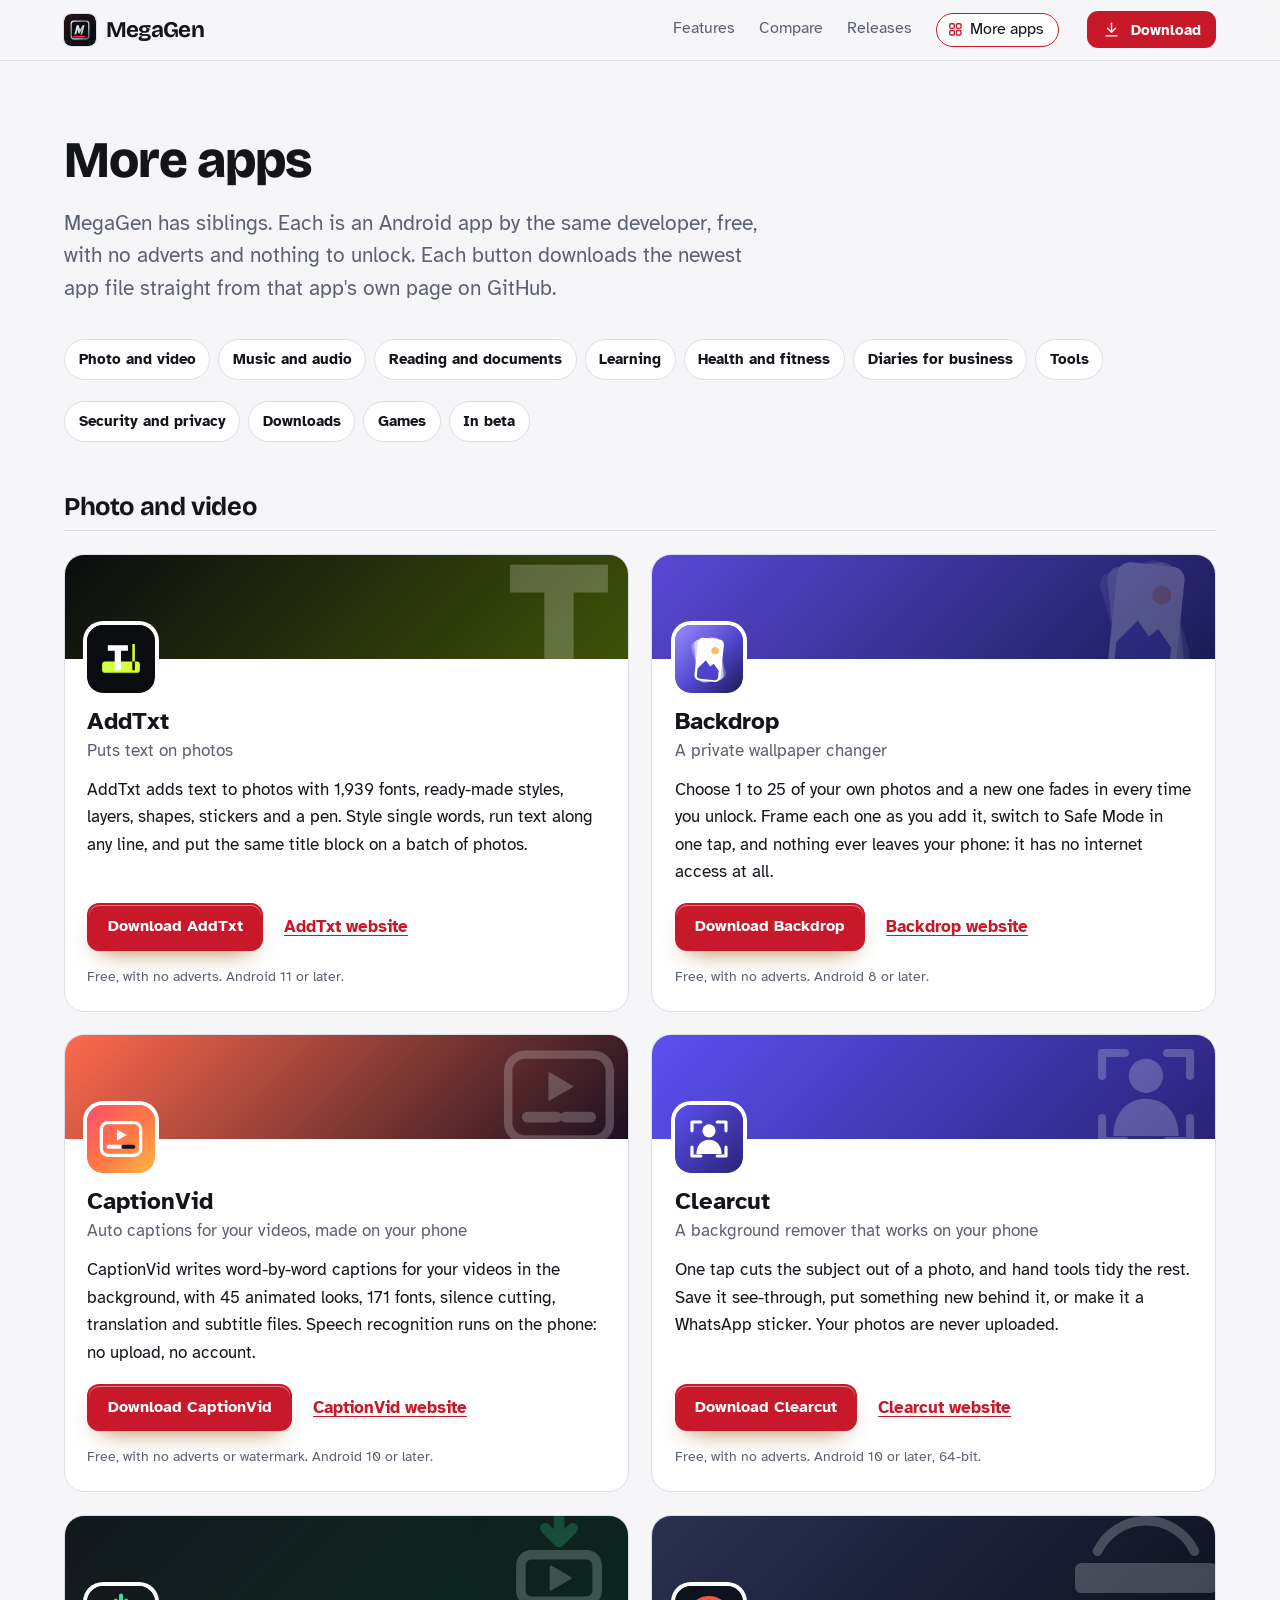
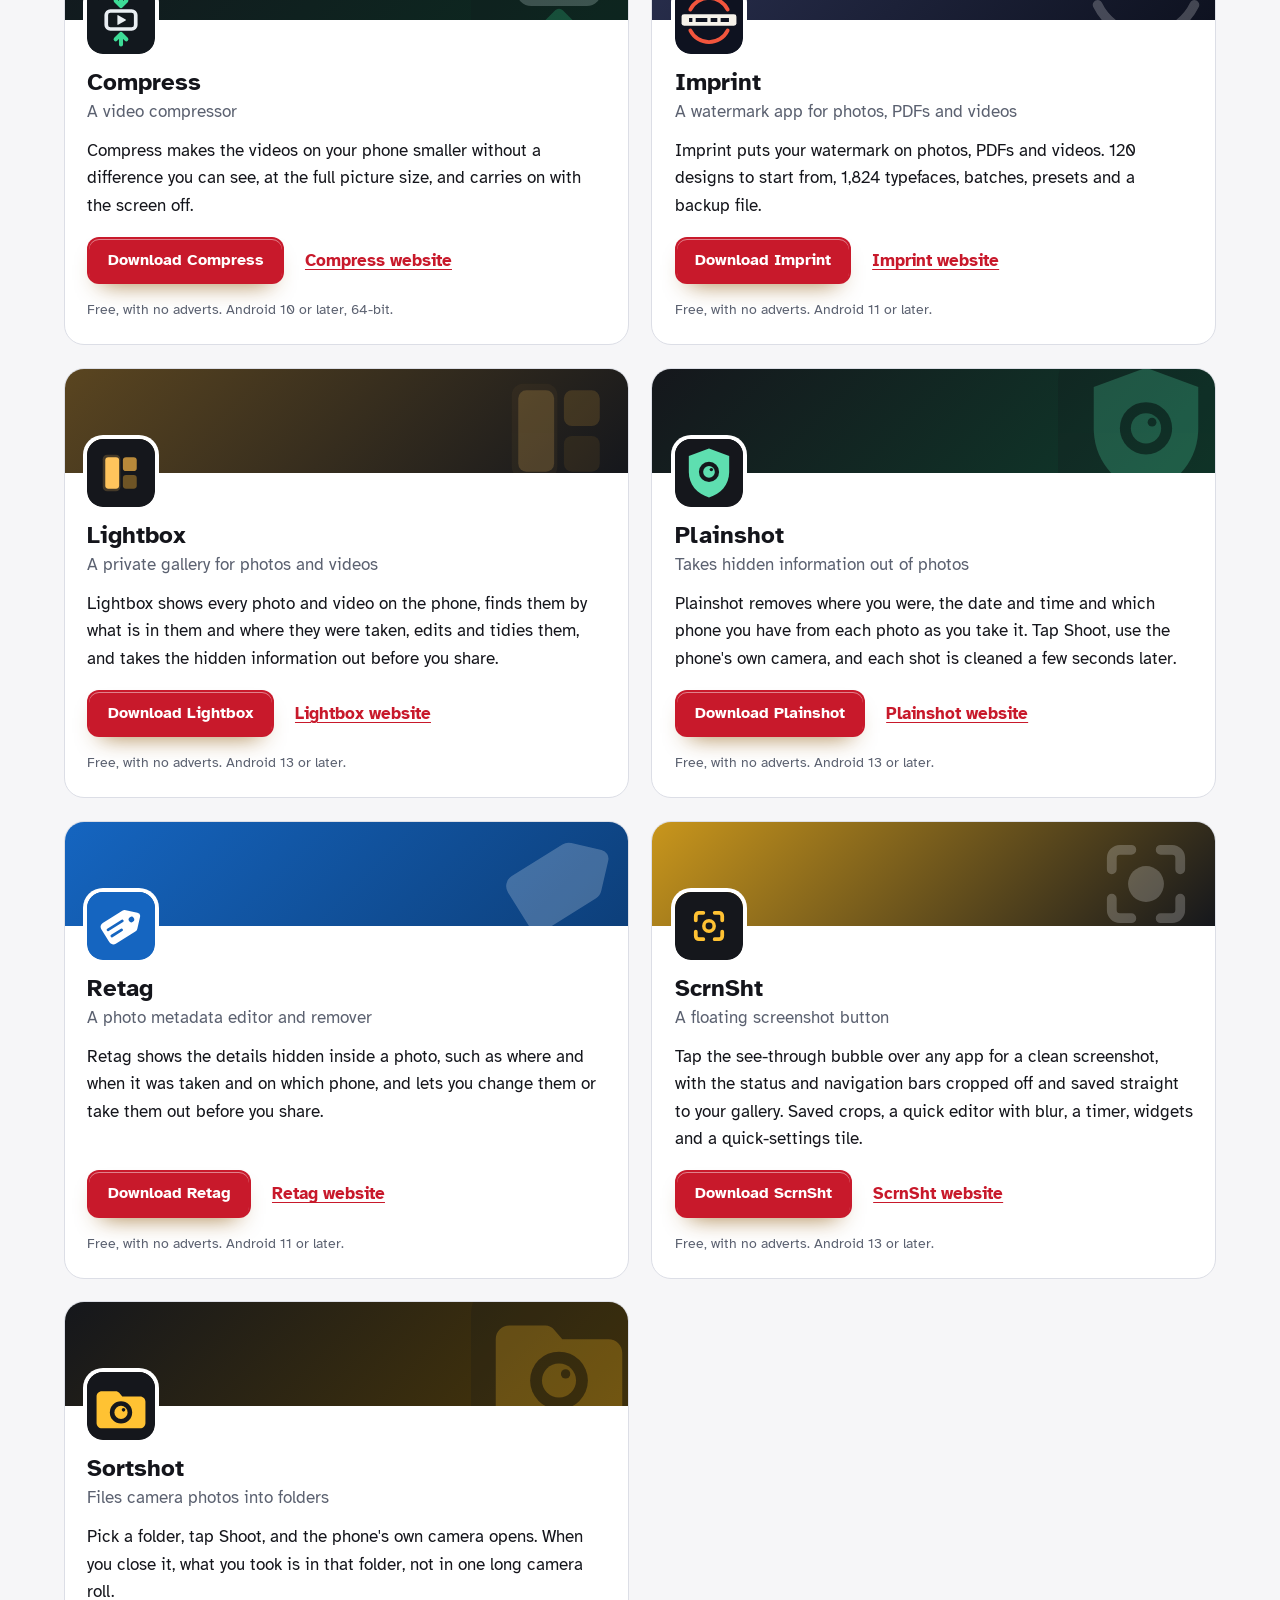
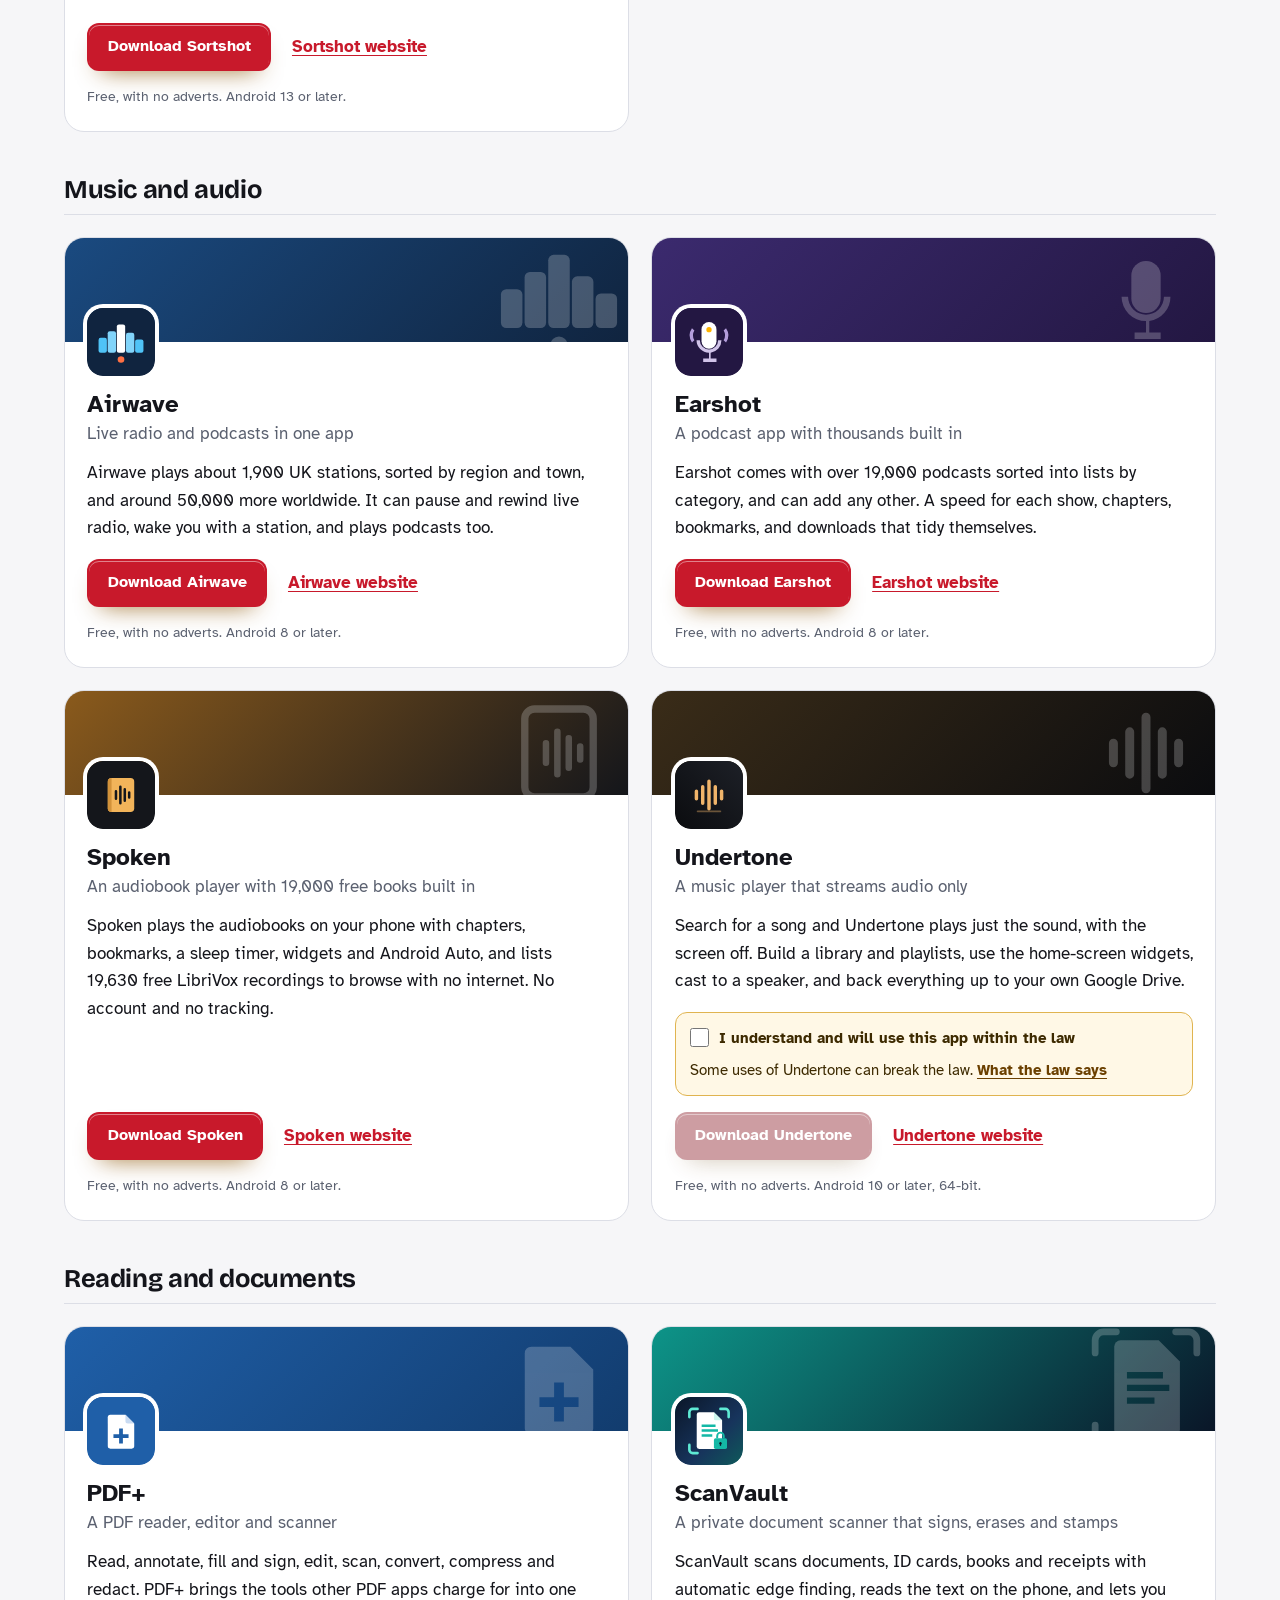
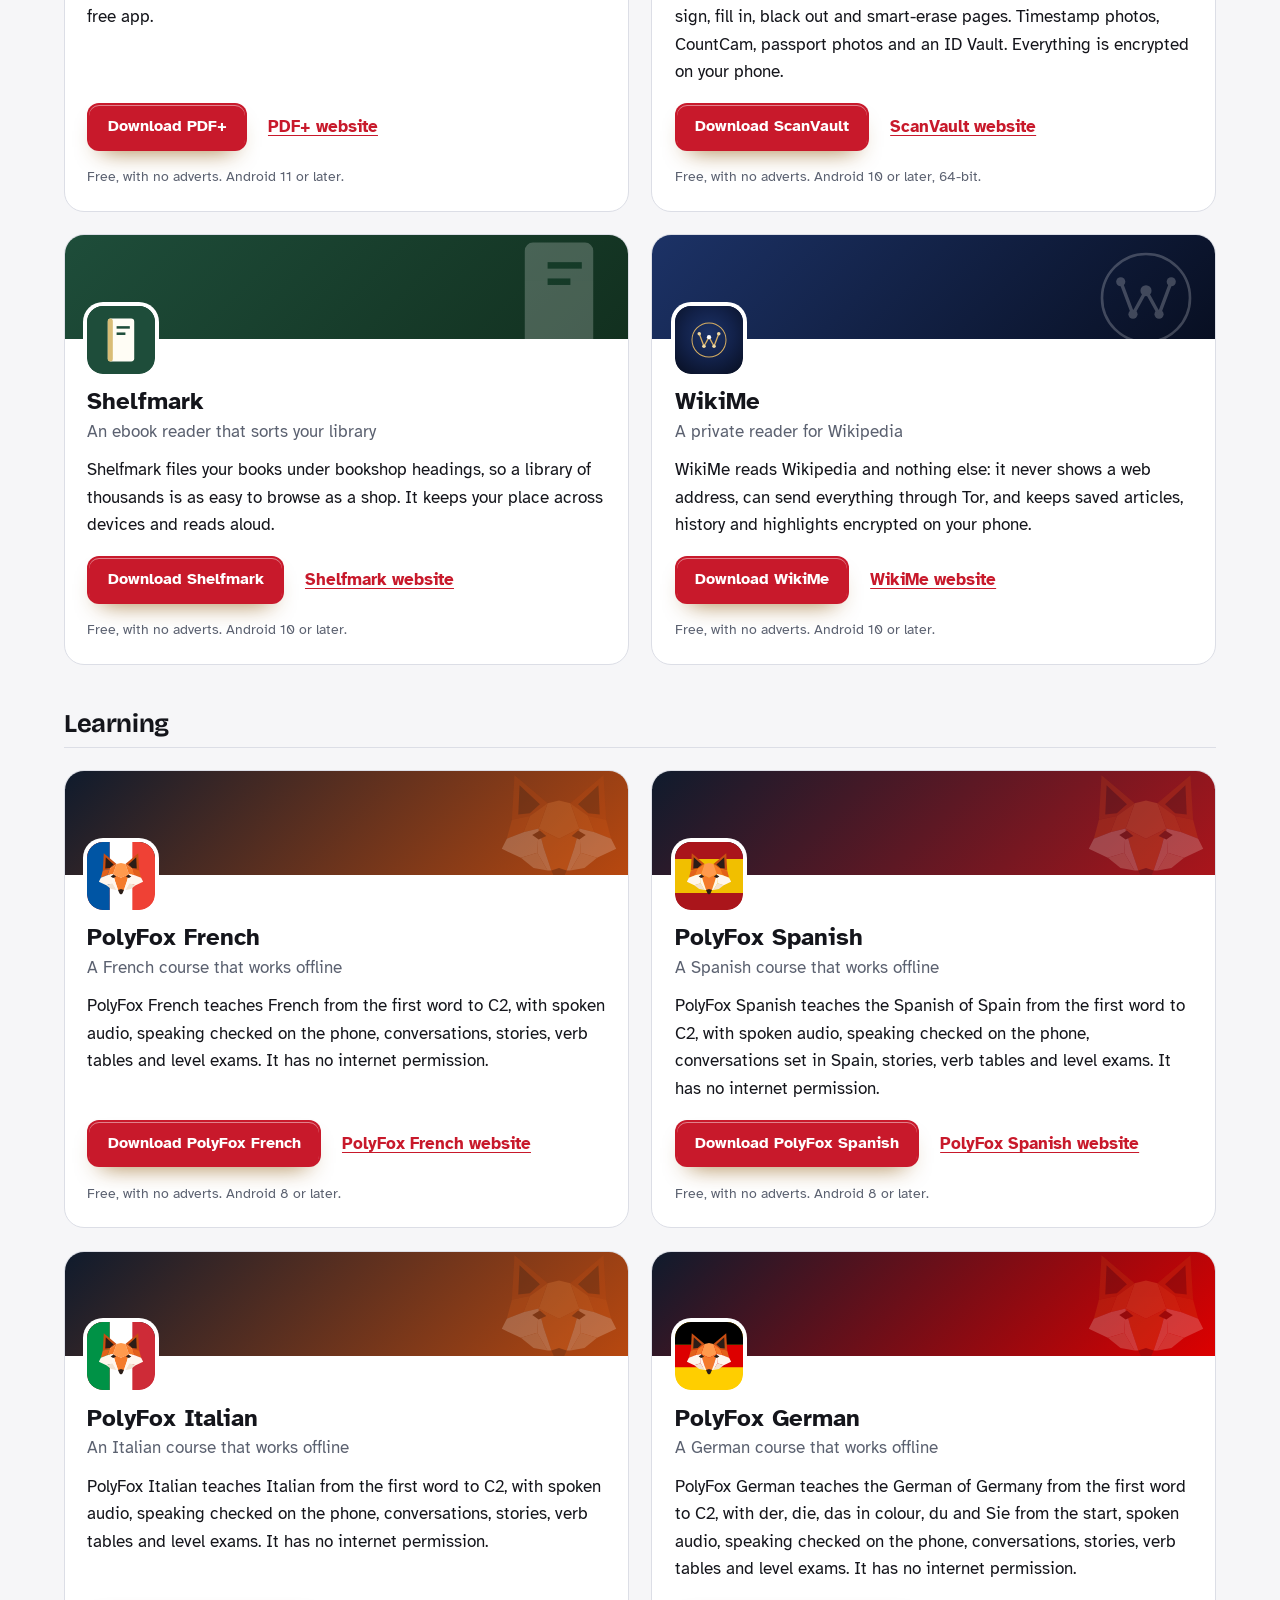
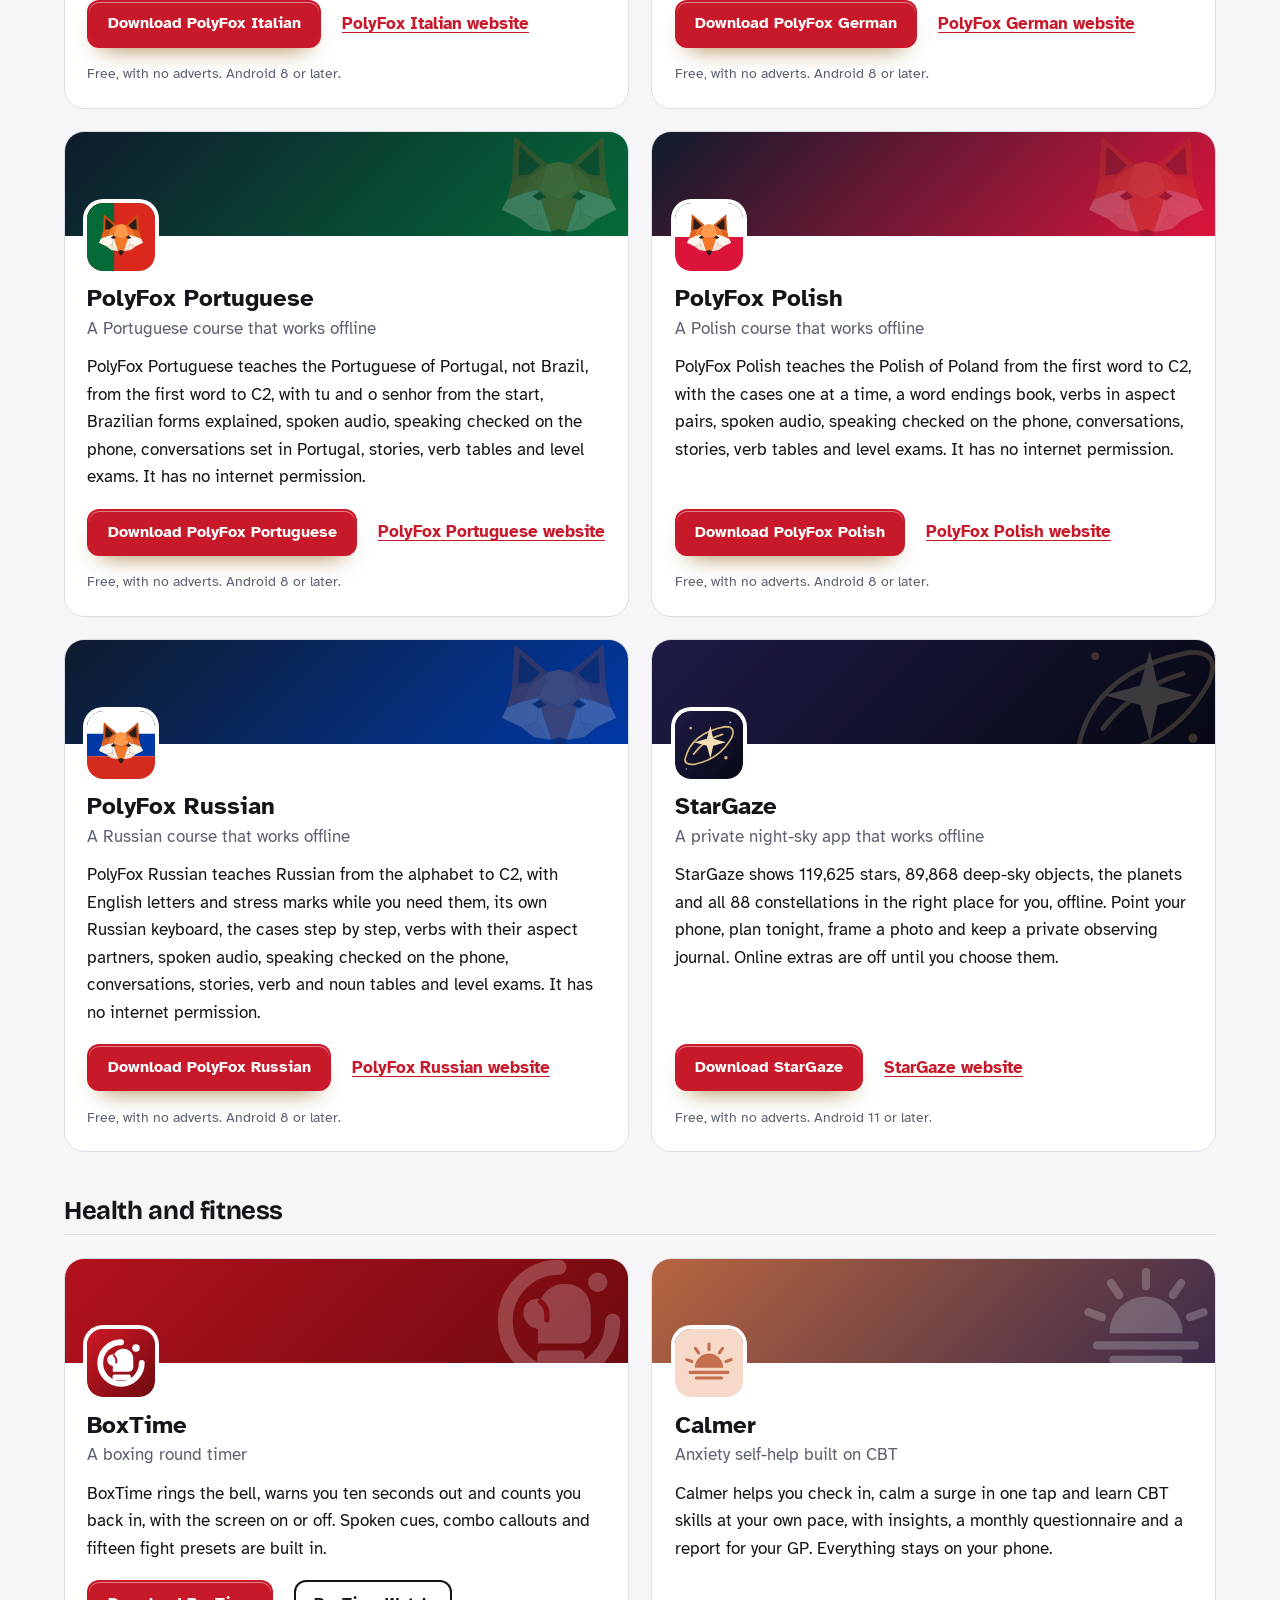
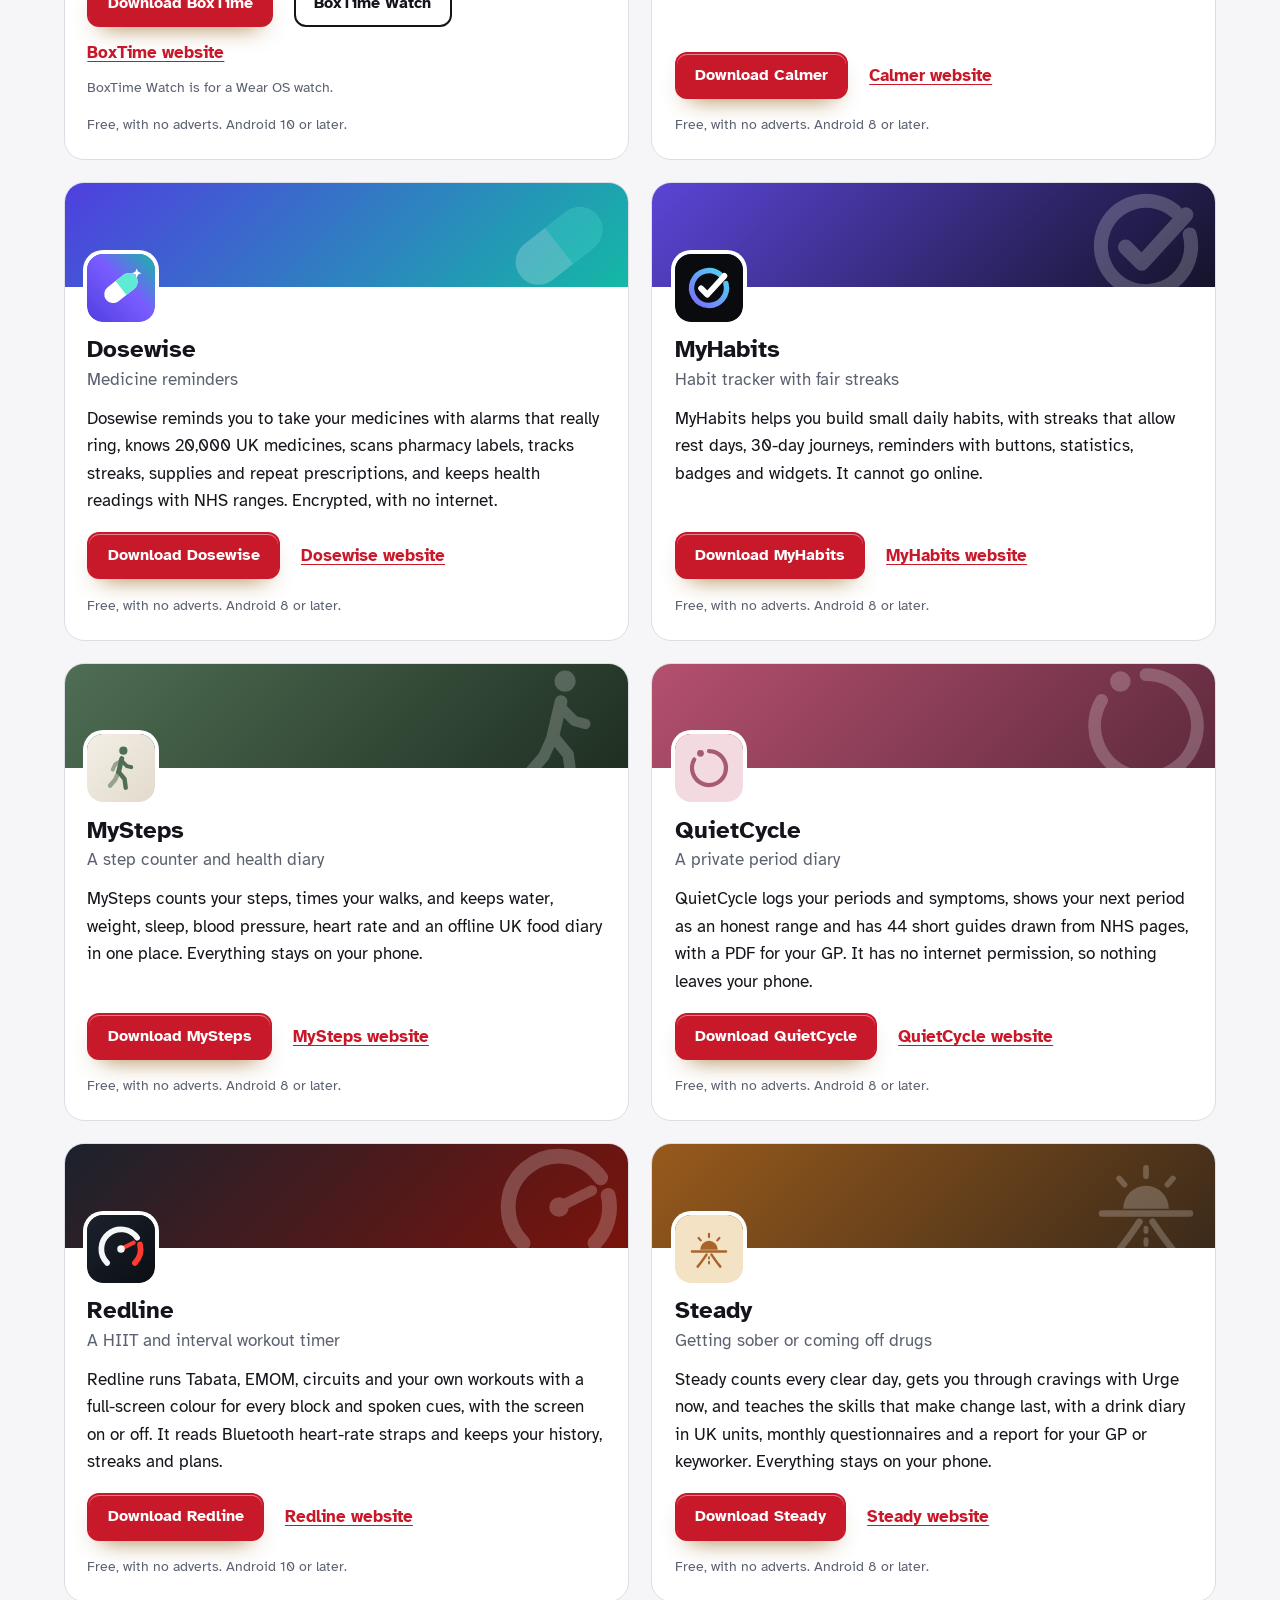
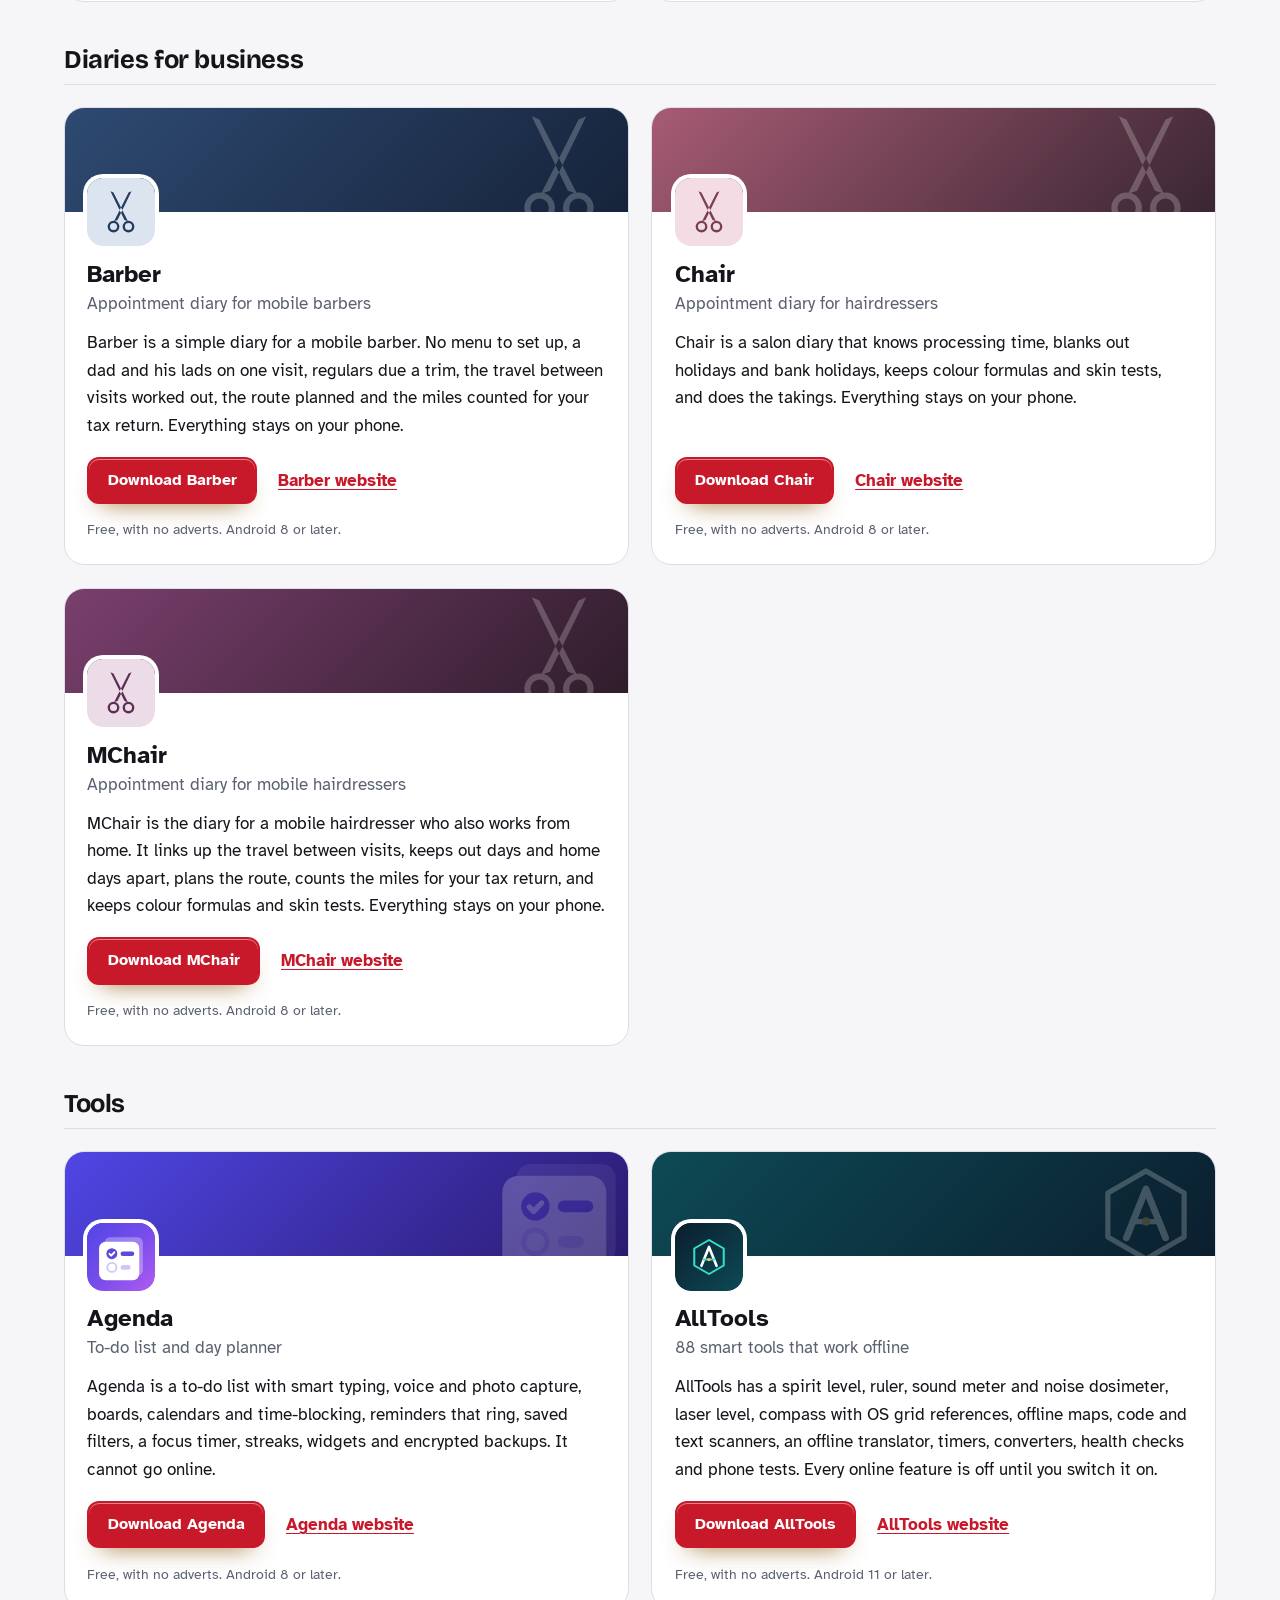
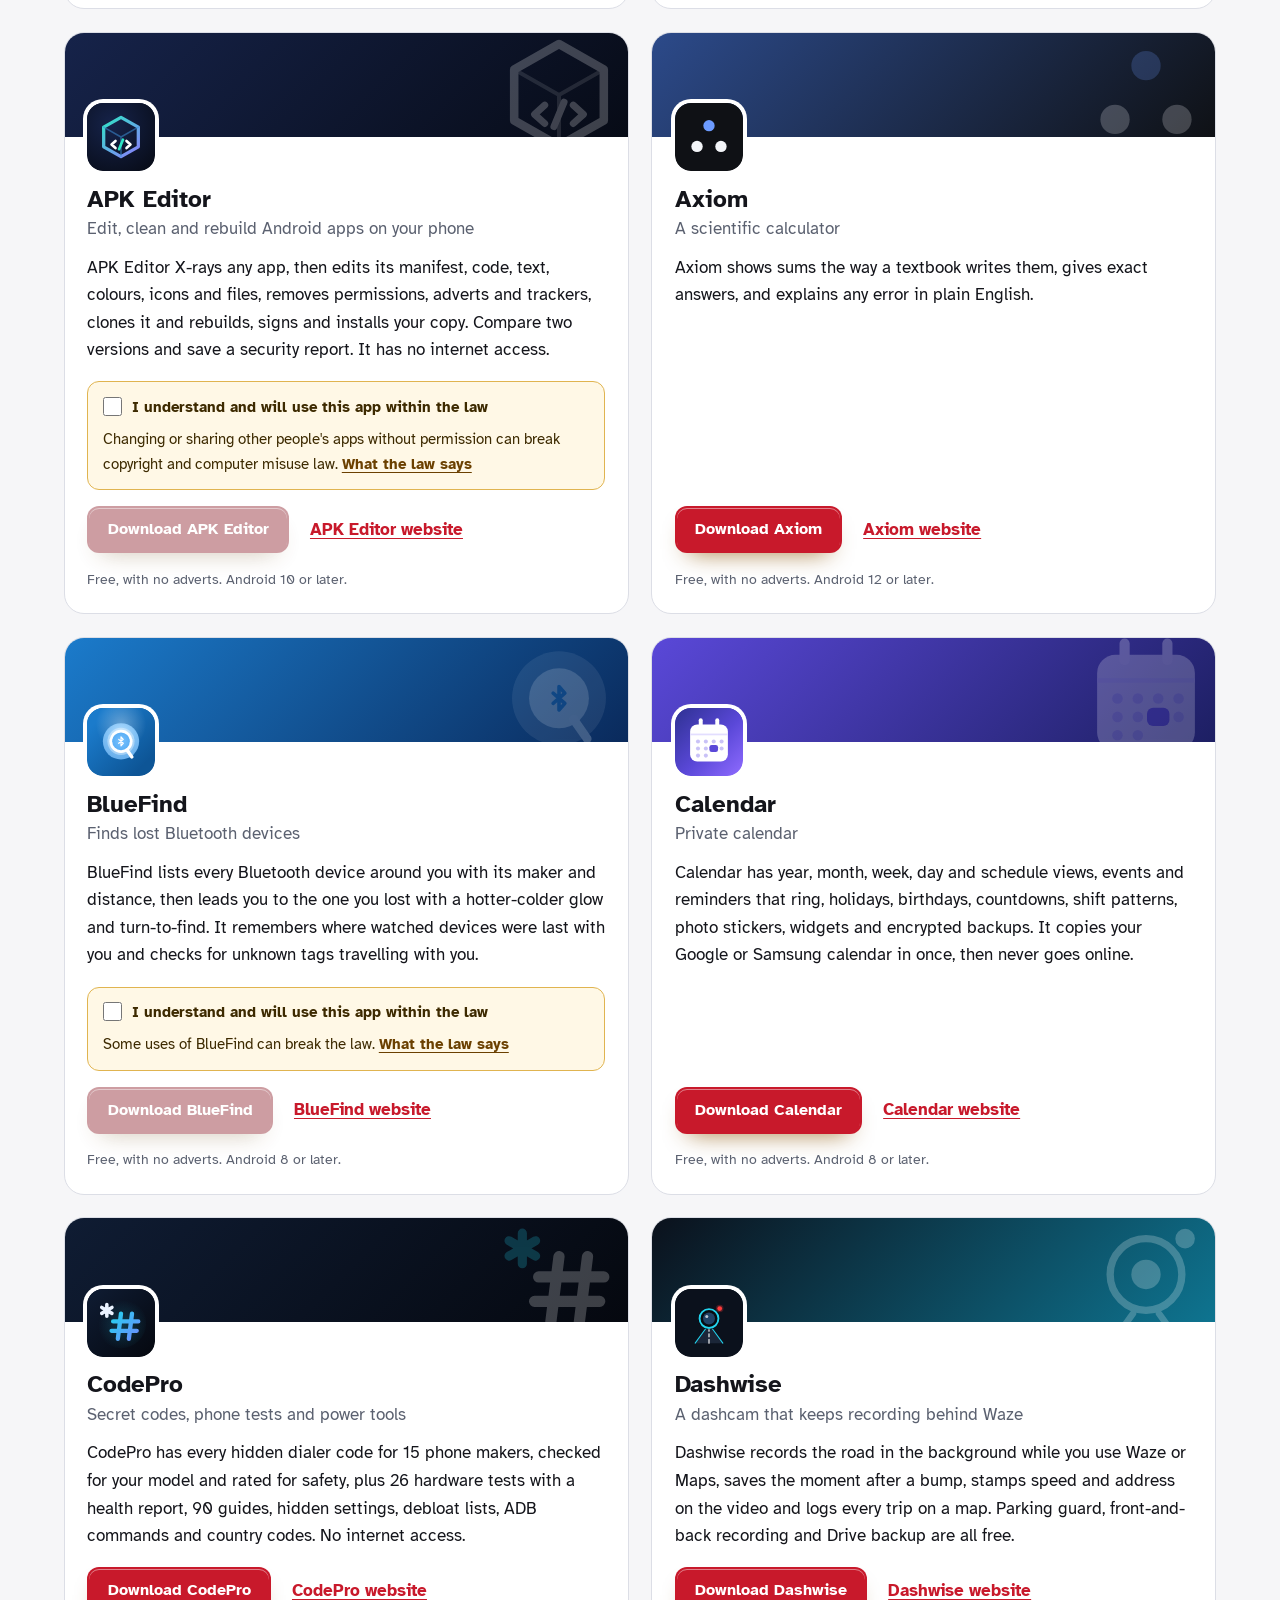
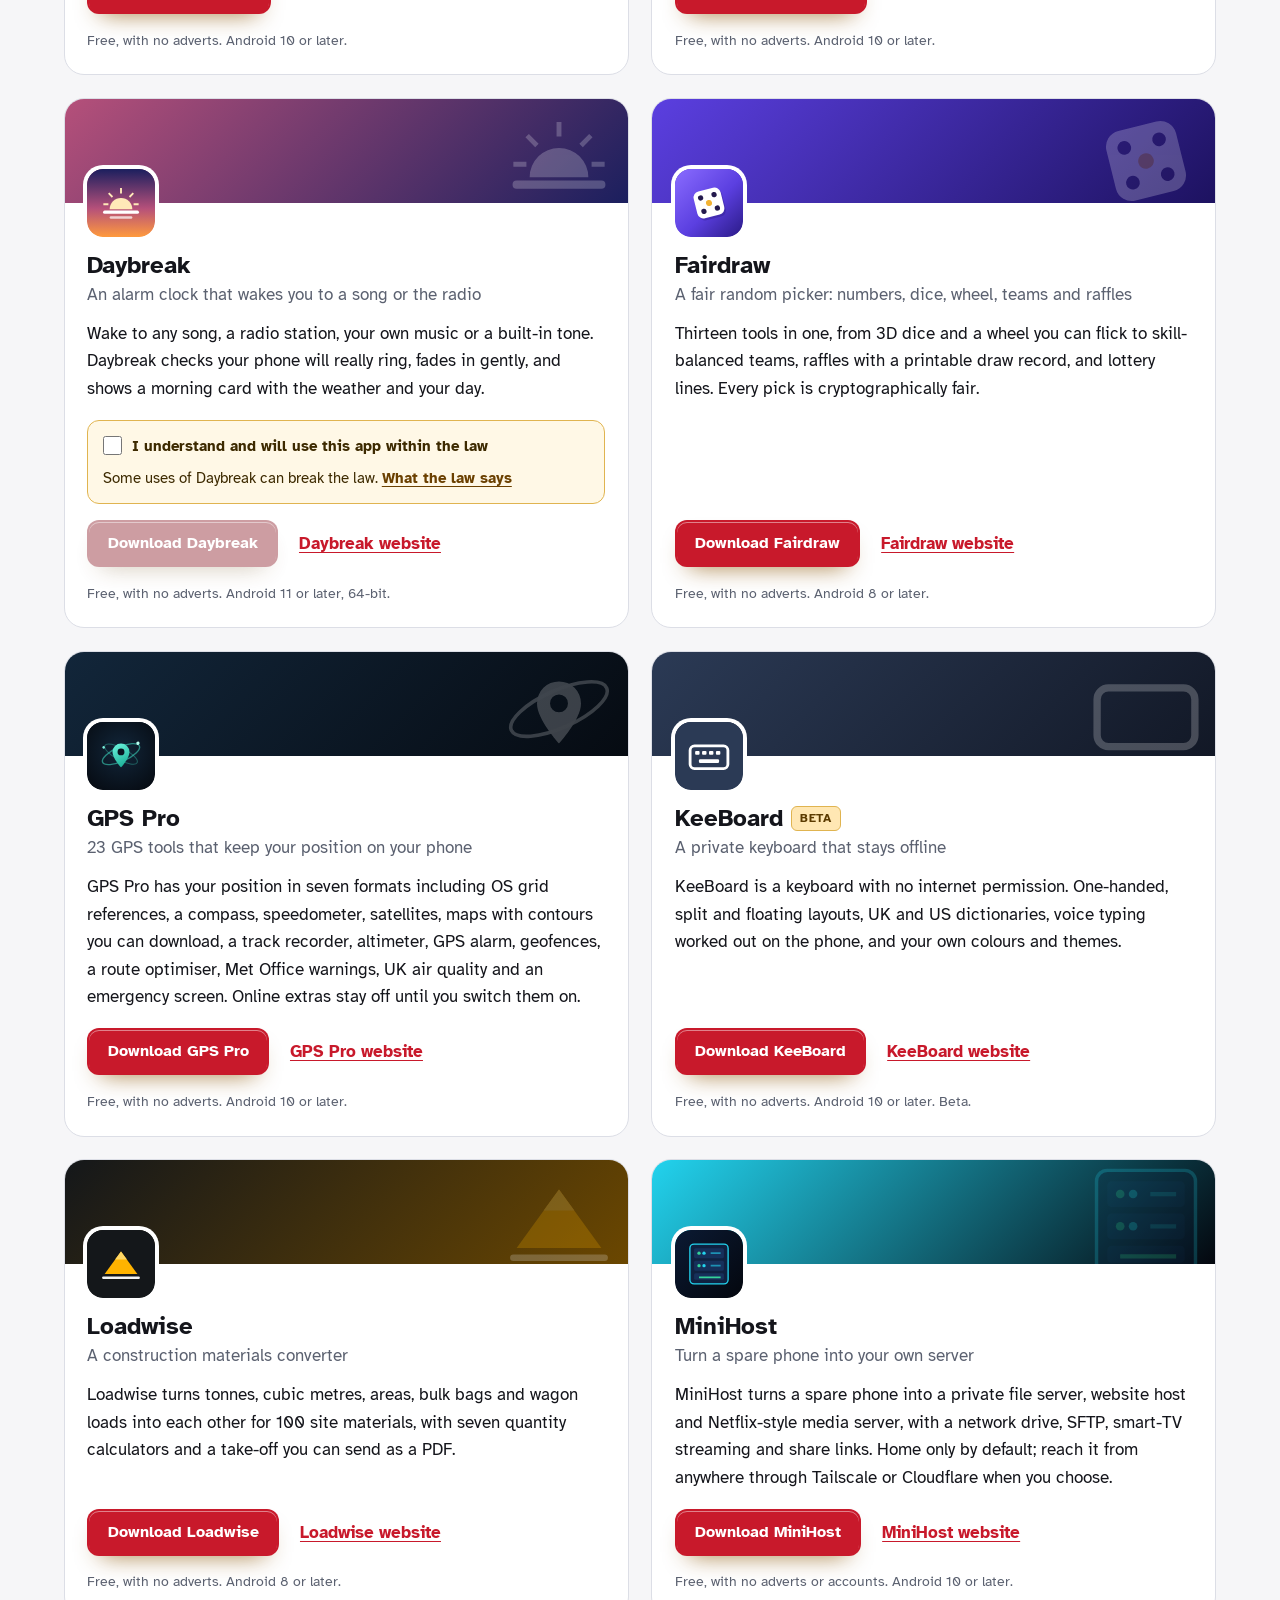
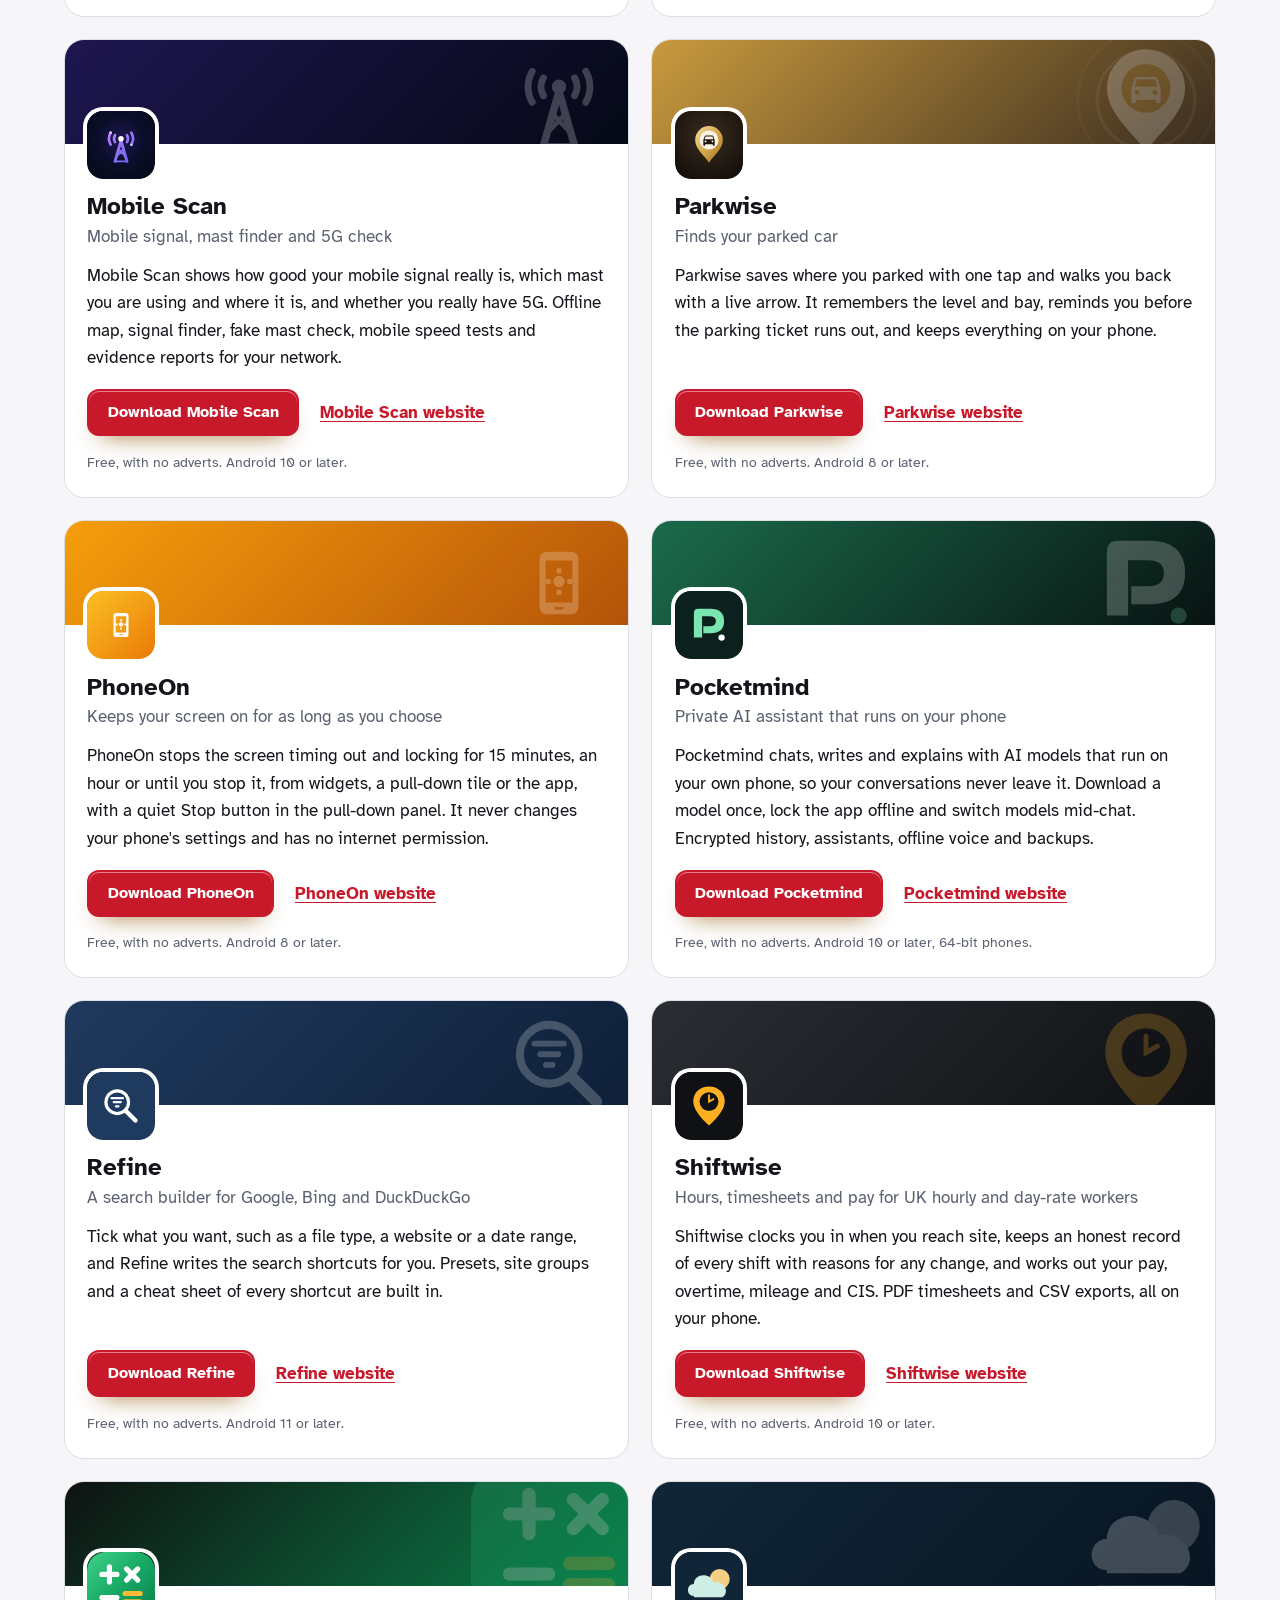
==== commit 48a163e8: "More apps: add APK Editor" ====
--- a/more-apps.html
+++ b/more-apps.html
@@ -4,7 +4,7 @@
 <meta charset="utf-8">
 <meta name="viewport" content="width=device-width, initial-scale=1">
 <title>More free Android apps from the maker of MegaGen</title>
-<meta name="description" content="All 97 free Android apps from the maker of MegaGen, in one list by category, each with its download and a link to its website.">
+<meta name="description" content="All 98 free Android apps from the maker of MegaGen, in one list by category, each with its download and a link to its website.">
 <meta name="author" content="Jonathan Jackson">
 <link rel="canonical" href="https://customgpter.github.io/megagen/more-apps.html">
 <meta name="theme-color" content="#f6f6f8" media="(prefers-color-scheme: light)">
@@ -12,7 +12,7 @@
 <meta property="og:type" content="website">
 <meta property="og:site_name" content="MegaGen">
 <meta property="og:title" content="More free Android apps from the maker of MegaGen">
-<meta property="og:description" content="All 97 free Android apps from the maker of MegaGen, in one list by category, each with its download and a link to its website.">
+<meta property="og:description" content="All 98 free Android apps from the maker of MegaGen, in one list by category, each with its download and a link to its website.">
 <meta property="og:url" content="https://customgpter.github.io/megagen/more-apps.html">
 <meta property="og:image" content="https://customgpter.github.io/megagen/assets/og.png">
 <meta property="og:image:width" content="1200">
@@ -26,7 +26,7 @@
 <link rel="preload" href="./assets/fonts/atkinson-hyperlegible-latin-400-normal.woff2" as="font" type="font/woff2" crossorigin>
 <link rel="stylesheet" href="./assets/site.css?v=1">
 <link rel="stylesheet" href="./assets/house.css?v=1">
-<script type="application/ld+json">{"@context":"https://schema.org","@type":"ItemList","name":"Apps from the maker of MegaGen","url":"https://customgpter.github.io/megagen/more-apps.html","itemListElement":[{"@type":"ListItem","position":1,"name":"AddTxt","url":"https://customgpter.github.io/addtxt/"},{"@type":"ListItem","position":2,"name":"Backdrop","url":"https://customgpter.github.io/backdrop/"},{"@type":"ListItem","position":3,"name":"CaptionVid","url":"https://customgpter.github.io/captionvid/"},{"@type":"ListItem","position":4,"name":"Clearcut","url":"https://customgpter.github.io/clearcut/"},{"@type":"ListItem","position":5,"name":"Compress","url":"https://customgpter.github.io/compress/"},{"@type":"ListItem","position":6,"name":"Imprint","url":"https://customgpter.github.io/imprint/"},{"@type":"ListItem","position":7,"name":"Lightbox","url":"https://customgpter.github.io/lightbox/"},{"@type":"ListItem","position":8,"name":"Plainshot","url":"https://customgpter.github.io/plainshot/"},{"@type":"ListItem","position":9,"name":"Retag","url":"https://customgpter.github.io/retag/"},{"@type":"ListItem","position":10,"name":"ScrnSht","url":"https://customgpter.github.io/scrnsht/"},{"@type":"ListItem","position":11,"name":"Sortshot","url":"https://customgpter.github.io/sortshot/"},{"@type":"ListItem","position":12,"name":"Airwave","url":"https://customgpter.github.io/airwave/"},{"@type":"ListItem","position":13,"name":"Earshot","url":"https://customgpter.github.io/earshot/"},{"@type":"ListItem","position":14,"name":"Spoken","url":"https://customgpter.github.io/spoken/"},{"@type":"ListItem","position":15,"name":"Undertone","url":"https://customgpter.github.io/undertone/"},{"@type":"ListItem","position":16,"name":"PDF+","url":"https://customgpter.github.io/pdfplus/"},{"@type":"ListItem","position":17,"name":"ScanVault","url":"https://customgpter.github.io/scanvault/"},{"@type":"ListItem","position":18,"name":"Shelfmark","url":"https://customgpter.github.io/shelfmark/"},{"@type":"ListItem","position":19,"name":"WikiMe","url":"https://customgpter.github.io/wikime/"},{"@type":"ListItem","position":20,"name":"PolyFox French","url":"https://customgpter.github.io/polyfox/"},{"@type":"ListItem","position":21,"name":"PolyFox Spanish","url":"https://customgpter.github.io/polyfox-spanish/"},{"@type":"ListItem","position":22,"name":"PolyFox Italian","url":"https://customgpter.github.io/polyfox-italian/"},{"@type":"ListItem","position":23,"name":"PolyFox German","url":"https://customgpter.github.io/polyfox-german/"},{"@type":"ListItem","position":24,"name":"PolyFox Portuguese","url":"https://customgpter.github.io/polyfox-portuguese/"},{"@type":"ListItem","position":25,"name":"PolyFox Polish","url":"https://customgpter.github.io/polyfox-polish/"},{"@type":"ListItem","position":26,"name":"PolyFox Russian","url":"https://customgpter.github.io/polyfox-russian/"},{"@type":"ListItem","position":27,"name":"StarGaze","url":"https://customgpter.github.io/stargaze/"},{"@type":"ListItem","position":28,"name":"BoxTime","url":"https://customgpter.github.io/boxtime/"},{"@type":"ListItem","position":29,"name":"Calmer","url":"https://customgpter.github.io/calmer/"},{"@type":"ListItem","position":30,"name":"Dosewise","url":"https://customgpter.github.io/dosewise/"},{"@type":"ListItem","position":31,"name":"MyHabits","url":"https://customgpter.github.io/myhabits/"},{"@type":"ListItem","position":32,"name":"MySteps","url":"https://customgpter.github.io/mysteps/"},{"@type":"ListItem","position":33,"name":"QuietCycle","url":"https://customgpter.github.io/quietcycle/"},{"@type":"ListItem","position":34,"name":"Redline","url":"https://customgpter.github.io/redline/"},{"@type":"ListItem","position":35,"name":"Steady","url":"https://customgpter.github.io/steady/"},{"@type":"ListItem","position":36,"name":"Barber","url":"https://customgpter.github.io/barber/"},{"@type":"ListItem","position":37,"name":"Chair","url":"https://customgpter.github.io/chair/"},{"@type":"ListItem","position":38,"name":"MChair","url":"https://customgpter.github.io/mchair/"},{"@type":"ListItem","position":39,"name":"Agenda","url":"https://customgpter.github.io/agenda/"},{"@type":"ListItem","position":40,"name":"AllTools","url":"https://customgpter.github.io/alltools/"},{"@type":"ListItem","position":41,"name":"Axiom","url":"https://customgpter.github.io/axiom/"},{"@type":"ListItem","position":42,"name":"BlueFind","url":"https://customgpter.github.io/bluefind/"},{"@type":"ListItem","position":43,"name":"Calendar","url":"https://customgpter.github.io/calendar/"},{"@type":"ListItem","position":44,"name":"CodePro","url":"https://customgpter.github.io/codepro/"},{"@type":"ListItem","position":45,"name":"Dashwise","url":"https://customgpter.github.io/dashwise/"},{"@type":"ListItem","position":46,"name":"Daybreak","url":"https://customgpter.github.io/daybreak/"},{"@type":"ListItem","position":47,"name":"Fairdraw","url":"https://customgpter.github.io/fairdraw/"},{"@type":"ListItem","position":48,"name":"GPS Pro","url":"https://customgpter.github.io/gpspro/"},{"@type":"ListItem","position":49,"name":"KeeBoard","url":"https://customgpter.github.io/keeboard/"},{"@type":"ListItem","position":50,"name":"Loadwise","url":"https://customgpter.github.io/loadwise/"},{"@type":"ListItem","position":51,"name":"MiniHost","url":"https://customgpter.github.io/minihost/"},{"@type":"ListItem","position":52,"name":"Mobile Scan","url":"https://customgpter.github.io/mobilescan/"},{"@type":"ListItem","position":53,"name":"Parkwise","url":"https://customgpter.github.io/parkwise/"},{"@type":"ListItem","position":54,"name":"PhoneOn","url":"https://customgpter.github.io/phoneon/"},{"@type":"ListItem","position":55,"name":"Pocketmind","url":"https://customgpter.github.io/pocketmind/"},{"@type":"ListItem","position":56,"name":"Refine","url":"https://customgpter.github.io/refine/"},{"@type":"ListItem","position":57,"name":"Shiftwise","url":"https://customgpter.github.io/shiftwise/"},{"@type":"ListItem","position":58,"name":"SimpleCalc","url":"https://customgpter.github.io/simplecalc/"},{"@type":"ListItem","position":59,"name":"Skyline","url":"https://customgpter.github.io/skyline/"},{"@type":"ListItem","position":60,"name":"Slipway","url":"https://customgpter.github.io/slipway/"},{"@type":"ListItem","position":61,"name":"Tagger","url":"https://customgpter.github.io/tagger/"},{"@type":"ListItem","position":62,"name":"TotalClean","url":"https://customgpter.github.io/totalclean/"},{"@type":"ListItem","position":63,"name":"TVLink","url":"https://customgpter.github.io/tvlink/"},{"@type":"ListItem","position":64,"name":"Unbox","url":"https://customgpter.github.io/unbox/"},{"@type":"ListItem","position":65,"name":"WhatsKeep","url":"https://customgpter.github.io/whatskeep/"},{"@type":"ListItem","position":66,"name":"WiFi Scan","url":"https://customgpter.github.io/wifiscan/"},{"@type":"ListItem","position":67,"name":"Auditly","url":"https://customgpter.github.io/auditly/"},{"@type":"ListItem","position":68,"name":"Backchannel","url":"https://customgpter.github.io/backchannel/"},{"@type":"ListItem","position":69,"name":"ENotes","url":"https://customgpter.github.io/enotes/"},{"@type":"ListItem","position":70,"name":"FindMe","url":"https://customgpter.github.io/findme/"},{"@type":"ListItem","position":71,"name":"iLock","url":"https://customgpter.github.io/ilock/"},{"@type":"ListItem","position":72,"name":"ImSafe","url":"https://customgpter.github.io/imsafe/"},{"@type":"ListItem","position":73,"name":"IShred","url":"https://customgpter.github.io/ishred/"},{"@type":"ListItem","position":74,"name":"LockBox","url":"https://customgpter.github.io/lockbox/"},{"@type":"ListItem","position":75,"name":"PassVault","url":"https://customgpter.github.io/passvault/"},{"@type":"ListItem","position":76,"name":"SpyFind","url":"https://customgpter.github.io/spyfind/"},{"@type":"ListItem","position":77,"name":"TextWipe","url":"https://customgpter.github.io/textwipe/"},{"@type":"ListItem","position":78,"name":"Tracewire","url":"https://customgpter.github.io/tracewire/"},{"@type":"ListItem","position":79,"name":"Vigil","url":"https://customgpter.github.io/vigil/"},{"@type":"ListItem","position":80,"name":"Grab","url":"https://customgpter.github.io/grab/"},{"@type":"ListItem","position":81,"name":"Swarm","url":"https://customgpter.github.io/swarm/"},{"@type":"ListItem","position":82,"name":"Plane Games","url":"https://customgpter.github.io/plane-games/"},{"@type":"ListItem","position":83,"name":"Ninefold","url":"https://customgpter.github.io/ninefold/"},{"@type":"ListItem","position":84,"name":"Cubewise","url":"https://customgpter.github.io/cubewise/"},{"@type":"ListItem","position":85,"name":"Tilewise","url":"https://customgpter.github.io/tilewise/"},{"@type":"ListItem","position":86,"name":"Letterwise","url":"https://customgpter.github.io/letterwise/"},{"@type":"ListItem","position":87,"name":"Kingside","url":"https://customgpter.github.io/kingside/"},{"@type":"ListItem","position":88,"name":"Deckhand","url":"https://customgpter.github.io/deckhand/"},{"@type":"ListItem","position":89,"name":"SNESForge","url":"https://customgpter.github.io/snesforge/"},{"@type":"ListItem","position":90,"name":"Fame Boy","url":"https://customgpter.github.io/fameboy/"},{"@type":"ListItem","position":91,"name":"PSPPro","url":"https://customgpter.github.io/psppro/"},{"@type":"ListItem","position":92,"name":"MegaGen","url":"https://customgpter.github.io/megagen/"},{"@type":"ListItem","position":93,"name":"QVR","url":"https://customgpter.github.io/qvr/"},{"@type":"ListItem","position":94,"name":"QVR Watch","url":"https://customgpter.github.io/qvr-watch/"},{"@type":"ListItem","position":95,"name":"QVRLite","url":"https://customgpter.github.io/qvrlite/"},{"@type":"ListItem","position":96,"name":"Onionz","url":"https://customgpter.github.io/onionz/"},{"@type":"ListItem","position":97,"name":"OnionzWeb","url":"https://customgpter.github.io/onionzweb/"}]}</script>
+<script type="application/ld+json">{"@context":"https://schema.org","@type":"ItemList","name":"Apps from the maker of MegaGen","url":"https://customgpter.github.io/megagen/more-apps.html","itemListElement":[{"@type":"ListItem","position":1,"name":"AddTxt","url":"https://customgpter.github.io/addtxt/"},{"@type":"ListItem","position":2,"name":"Backdrop","url":"https://customgpter.github.io/backdrop/"},{"@type":"ListItem","position":3,"name":"CaptionVid","url":"https://customgpter.github.io/captionvid/"},{"@type":"ListItem","position":4,"name":"Clearcut","url":"https://customgpter.github.io/clearcut/"},{"@type":"ListItem","position":5,"name":"Compress","url":"https://customgpter.github.io/compress/"},{"@type":"ListItem","position":6,"name":"Imprint","url":"https://customgpter.github.io/imprint/"},{"@type":"ListItem","position":7,"name":"Lightbox","url":"https://customgpter.github.io/lightbox/"},{"@type":"ListItem","position":8,"name":"Plainshot","url":"https://customgpter.github.io/plainshot/"},{"@type":"ListItem","position":9,"name":"Retag","url":"https://customgpter.github.io/retag/"},{"@type":"ListItem","position":10,"name":"ScrnSht","url":"https://customgpter.github.io/scrnsht/"},{"@type":"ListItem","position":11,"name":"Sortshot","url":"https://customgpter.github.io/sortshot/"},{"@type":"ListItem","position":12,"name":"Airwave","url":"https://customgpter.github.io/airwave/"},{"@type":"ListItem","position":13,"name":"Earshot","url":"https://customgpter.github.io/earshot/"},{"@type":"ListItem","position":14,"name":"Spoken","url":"https://customgpter.github.io/spoken/"},{"@type":"ListItem","position":15,"name":"Undertone","url":"https://customgpter.github.io/undertone/"},{"@type":"ListItem","position":16,"name":"PDF+","url":"https://customgpter.github.io/pdfplus/"},{"@type":"ListItem","position":17,"name":"ScanVault","url":"https://customgpter.github.io/scanvault/"},{"@type":"ListItem","position":18,"name":"Shelfmark","url":"https://customgpter.github.io/shelfmark/"},{"@type":"ListItem","position":19,"name":"WikiMe","url":"https://customgpter.github.io/wikime/"},{"@type":"ListItem","position":20,"name":"PolyFox French","url":"https://customgpter.github.io/polyfox/"},{"@type":"ListItem","position":21,"name":"PolyFox Spanish","url":"https://customgpter.github.io/polyfox-spanish/"},{"@type":"ListItem","position":22,"name":"PolyFox Italian","url":"https://customgpter.github.io/polyfox-italian/"},{"@type":"ListItem","position":23,"name":"PolyFox German","url":"https://customgpter.github.io/polyfox-german/"},{"@type":"ListItem","position":24,"name":"PolyFox Portuguese","url":"https://customgpter.github.io/polyfox-portuguese/"},{"@type":"ListItem","position":25,"name":"PolyFox Polish","url":"https://customgpter.github.io/polyfox-polish/"},{"@type":"ListItem","position":26,"name":"PolyFox Russian","url":"https://customgpter.github.io/polyfox-russian/"},{"@type":"ListItem","position":27,"name":"StarGaze","url":"https://customgpter.github.io/stargaze/"},{"@type":"ListItem","position":28,"name":"BoxTime","url":"https://customgpter.github.io/boxtime/"},{"@type":"ListItem","position":29,"name":"Calmer","url":"https://customgpter.github.io/calmer/"},{"@type":"ListItem","position":30,"name":"Dosewise","url":"https://customgpter.github.io/dosewise/"},{"@type":"ListItem","position":31,"name":"MyHabits","url":"https://customgpter.github.io/myhabits/"},{"@type":"ListItem","position":32,"name":"MySteps","url":"https://customgpter.github.io/mysteps/"},{"@type":"ListItem","position":33,"name":"QuietCycle","url":"https://customgpter.github.io/quietcycle/"},{"@type":"ListItem","position":34,"name":"Redline","url":"https://customgpter.github.io/redline/"},{"@type":"ListItem","position":35,"name":"Steady","url":"https://customgpter.github.io/steady/"},{"@type":"ListItem","position":36,"name":"Barber","url":"https://customgpter.github.io/barber/"},{"@type":"ListItem","position":37,"name":"Chair","url":"https://customgpter.github.io/chair/"},{"@type":"ListItem","position":38,"name":"MChair","url":"https://customgpter.github.io/mchair/"},{"@type":"ListItem","position":39,"name":"Agenda","url":"https://customgpter.github.io/agenda/"},{"@type":"ListItem","position":40,"name":"AllTools","url":"https://customgpter.github.io/alltools/"},{"@type":"ListItem","position":41,"name":"APK Editor","url":"https://customgpter.github.io/apkeditor/"},{"@type":"ListItem","position":42,"name":"Axiom","url":"https://customgpter.github.io/axiom/"},{"@type":"ListItem","position":43,"name":"BlueFind","url":"https://customgpter.github.io/bluefind/"},{"@type":"ListItem","position":44,"name":"Calendar","url":"https://customgpter.github.io/calendar/"},{"@type":"ListItem","position":45,"name":"CodePro","url":"https://customgpter.github.io/codepro/"},{"@type":"ListItem","position":46,"name":"Dashwise","url":"https://customgpter.github.io/dashwise/"},{"@type":"ListItem","position":47,"name":"Daybreak","url":"https://customgpter.github.io/daybreak/"},{"@type":"ListItem","position":48,"name":"Fairdraw","url":"https://customgpter.github.io/fairdraw/"},{"@type":"ListItem","position":49,"name":"GPS Pro","url":"https://customgpter.github.io/gpspro/"},{"@type":"ListItem","position":50,"name":"KeeBoard","url":"https://customgpter.github.io/keeboard/"},{"@type":"ListItem","position":51,"name":"Loadwise","url":"https://customgpter.github.io/loadwise/"},{"@type":"ListItem","position":52,"name":"MiniHost","url":"https://customgpter.github.io/minihost/"},{"@type":"ListItem","position":53,"name":"Mobile Scan","url":"https://customgpter.github.io/mobilescan/"},{"@type":"ListItem","position":54,"name":"Parkwise","url":"https://customgpter.github.io/parkwise/"},{"@type":"ListItem","position":55,"name":"PhoneOn","url":"https://customgpter.github.io/phoneon/"},{"@type":"ListItem","position":56,"name":"Pocketmind","url":"https://customgpter.github.io/pocketmind/"},{"@type":"ListItem","position":57,"name":"Refine","url":"https://customgpter.github.io/refine/"},{"@type":"ListItem","position":58,"name":"Shiftwise","url":"https://customgpter.github.io/shiftwise/"},{"@type":"ListItem","position":59,"name":"SimpleCalc","url":"https://customgpter.github.io/simplecalc/"},{"@type":"ListItem","position":60,"name":"Skyline","url":"https://customgpter.github.io/skyline/"},{"@type":"ListItem","position":61,"name":"Slipway","url":"https://customgpter.github.io/slipway/"},{"@type":"ListItem","position":62,"name":"Tagger","url":"https://customgpter.github.io/tagger/"},{"@type":"ListItem","position":63,"name":"TotalClean","url":"https://customgpter.github.io/totalclean/"},{"@type":"ListItem","position":64,"name":"TVLink","url":"https://customgpter.github.io/tvlink/"},{"@type":"ListItem","position":65,"name":"Unbox","url":"https://customgpter.github.io/unbox/"},{"@type":"ListItem","position":66,"name":"WhatsKeep","url":"https://customgpter.github.io/whatskeep/"},{"@type":"ListItem","position":67,"name":"WiFi Scan","url":"https://customgpter.github.io/wifiscan/"},{"@type":"ListItem","position":68,"name":"Auditly","url":"https://customgpter.github.io/auditly/"},{"@type":"ListItem","position":69,"name":"Backchannel","url":"https://customgpter.github.io/backchannel/"},{"@type":"ListItem","position":70,"name":"ENotes","url":"https://customgpter.github.io/enotes/"},{"@type":"ListItem","position":71,"name":"FindMe","url":"https://customgpter.github.io/findme/"},{"@type":"ListItem","position":72,"name":"iLock","url":"https://customgpter.github.io/ilock/"},{"@type":"ListItem","position":73,"name":"ImSafe","url":"https://customgpter.github.io/imsafe/"},{"@type":"ListItem","position":74,"name":"IShred","url":"https://customgpter.github.io/ishred/"},{"@type":"ListItem","position":75,"name":"LockBox","url":"https://customgpter.github.io/lockbox/"},{"@type":"ListItem","position":76,"name":"PassVault","url":"https://customgpter.github.io/passvault/"},{"@type":"ListItem","position":77,"name":"SpyFind","url":"https://customgpter.github.io/spyfind/"},{"@type":"ListItem","position":78,"name":"TextWipe","url":"https://customgpter.github.io/textwipe/"},{"@type":"ListItem","position":79,"name":"Tracewire","url":"https://customgpter.github.io/tracewire/"},{"@type":"ListItem","position":80,"name":"Vigil","url":"https://customgpter.github.io/vigil/"},{"@type":"ListItem","position":81,"name":"Grab","url":"https://customgpter.github.io/grab/"},{"@type":"ListItem","position":82,"name":"Swarm","url":"https://customgpter.github.io/swarm/"},{"@type":"ListItem","position":83,"name":"Plane Games","url":"https://customgpter.github.io/plane-games/"},{"@type":"ListItem","position":84,"name":"Ninefold","url":"https://customgpter.github.io/ninefold/"},{"@type":"ListItem","position":85,"name":"Cubewise","url":"https://customgpter.github.io/cubewise/"},{"@type":"ListItem","position":86,"name":"Tilewise","url":"https://customgpter.github.io/tilewise/"},{"@type":"ListItem","position":87,"name":"Letterwise","url":"https://customgpter.github.io/letterwise/"},{"@type":"ListItem","position":88,"name":"Kingside","url":"https://customgpter.github.io/kingside/"},{"@type":"ListItem","position":89,"name":"Deckhand","url":"https://customgpter.github.io/deckhand/"},{"@type":"ListItem","position":90,"name":"SNESForge","url":"https://customgpter.github.io/snesforge/"},{"@type":"ListItem","position":91,"name":"Fame Boy","url":"https://customgpter.github.io/fameboy/"},{"@type":"ListItem","position":92,"name":"PSPPro","url":"https://customgpter.github.io/psppro/"},{"@type":"ListItem","position":93,"name":"MegaGen","url":"https://customgpter.github.io/megagen/"},{"@type":"ListItem","position":94,"name":"QVR","url":"https://customgpter.github.io/qvr/"},{"@type":"ListItem","position":95,"name":"QVR Watch","url":"https://customgpter.github.io/qvr-watch/"},{"@type":"ListItem","position":96,"name":"QVRLite","url":"https://customgpter.github.io/qvrlite/"},{"@type":"ListItem","position":97,"name":"Onionz","url":"https://customgpter.github.io/onionz/"},{"@type":"ListItem","position":98,"name":"OnionzWeb","url":"https://customgpter.github.io/onionzweb/"}]}</script>
 <link rel="stylesheet" href="./assets/apps-list.css?v=1">
 <script src="./assets/apps-list.js?v=1" defer></script>
 </head>
@@ -93,7 +93,7 @@
 <li class="mapp" style="--b:#7a3f6e;--b2:#2f1d2b"><div class="mapp-cover" aria-hidden="true"><svg viewBox="0 0 108 108"><g transform="translate(54 54) scale(1.25) translate(-54 -52)"><path fill="#fff" fill-rule="evenodd" d="M37 70.5a7.5 7.5 0 1 0 15 0a7.5 7.5 0 1 0-15 0zM40 70.5a4.5 4.5 0 1 0 9 0a4.5 4.5 0 1 0-9 0zM56 70.5a7.5 7.5 0 1 0 15 0a7.5 7.5 0 1 0-15 0zM59 70.5a4.5 4.5 0 1 0 9 0a4.5 4.5 0 1 0-9 0z"/><path fill="#fff" d="M45.2 63.6 49.6 62.2 67.4 25.6 63.6 27.2zM62.8 63.6 58.4 62.2 40.6 25.6 44.4 27.2z"/><circle cx="54" cy="49.8" r="1.8" fill="none"/></g></svg></div><div class="mapp-body"><svg class="mapp-icon" viewBox="0 0 108 108" aria-hidden="true"><rect width="108" height="108" rx="24" fill="#EBDCE8"/><g transform="translate(54 54) scale(1.25) translate(-54 -52)"><path fill="#5E2F55" fill-rule="evenodd" d="M37 70.5a7.5 7.5 0 1 0 15 0a7.5 7.5 0 1 0-15 0zM40 70.5a4.5 4.5 0 1 0 9 0a4.5 4.5 0 1 0-9 0zM56 70.5a7.5 7.5 0 1 0 15 0a7.5 7.5 0 1 0-15 0zM59 70.5a4.5 4.5 0 1 0 9 0a4.5 4.5 0 1 0-9 0z"/><path fill="#5E2F55" d="M45.2 63.6 49.6 62.2 67.4 25.6 63.6 27.2zM62.8 63.6 58.4 62.2 40.6 25.6 44.4 27.2z"/><circle cx="54" cy="49.8" r="1.8" fill="#EBDCE8"/></g></svg><h3>MChair</h3><p class="mapp-kind">Appointment diary for mobile hairdressers</p><p class="mapp-say">MChair is the diary for a mobile hairdresser who also works from home. It links up the travel between visits, keeps out days and home days apart, plans the route, counts the miles for your tax return, and keeps colour formulas and skin tests. Everything stays on your phone.</p><p class="mapp-go"><a class="button" href="https://github.com/CustomGPTer/mchair/releases/latest/download/MChair.apk">Download MChair</a><a class="mapp-site" href="https://customgpter.github.io/mchair/">MChair website</a></p><p class="mapp-needs">Free, with no adverts. Android 8 or later.</p></div></li></ul></div>
 <div class="mapps-group" role="group" aria-labelledby="apps-tools"><h2 class="mapps-cat" id="apps-tools">Tools</h2>
 <ul class="mapps"><li class="mapp" style="--b:#4f46e5;--b2:#2a1a6e"><div class="mapp-cover" aria-hidden="true"><svg viewBox="0 0 108 108"><g transform="translate(54 56) scale(1.45) translate(-52 -56)"><rect x="34" y="33" width="42" height="42" rx="6" fill="#fff" fill-opacity=".3"/><rect x="28" y="38" width="44" height="42" rx="7" fill="#fff" fill-opacity=".95"/><circle cx="42" cy="51" r="6" fill="#5b4bdb"/><path d="M39.4 51.2l1.9 1.9 3.4-3.6" stroke="#fff" stroke-width="2.2" fill="none" stroke-linecap="round" stroke-linejoin="round"/><rect x="51.5" y="48.5" width="15" height="5" rx="2.5" fill="#5b4bdb"/><circle cx="42" cy="66" r="5" fill="none" stroke="#cfc8f7" stroke-width="2"/><rect x="51.5" y="63.5" width="11" height="5" rx="2.5" fill="#cfc8f7"/></g></svg></div><div class="mapp-body"><svg class="mapp-icon" viewBox="0 0 108 108" aria-hidden="true"><defs><linearGradient id="i-agenda-agi" x1="0" y1="0" x2="1" y2="1"><stop offset="0" stop-color="#4f46e5"/><stop offset=".55" stop-color="#7c4deb"/><stop offset="1" stop-color="#b15cf0"/></linearGradient></defs><rect width="108" height="108" rx="24" fill="url(#i-agenda-agi)"/><g transform="translate(54 56) scale(1.45) translate(-52 -56)"><rect x="34" y="33" width="42" height="42" rx="6" fill="#fff" fill-opacity=".3"/><rect x="28" y="38" width="44" height="42" rx="7" fill="#fff"/><circle cx="42" cy="51" r="6" fill="#5b4bdb"/><path d="M39.4 51.2l1.9 1.9 3.4-3.6" stroke="#fff" stroke-width="2.2" fill="none" stroke-linecap="round" stroke-linejoin="round"/><rect x="51.5" y="48.5" width="15" height="5" rx="2.5" fill="#5b4bdb"/><circle cx="42" cy="66" r="5" fill="none" stroke="#cfc8f7" stroke-width="2"/><rect x="51.5" y="63.5" width="11" height="5" rx="2.5" fill="#cfc8f7"/></g></svg><h3>Agenda</h3><p class="mapp-kind">To-do list and day planner</p><p class="mapp-say">Agenda is a to-do list with smart typing, voice and photo capture, boards, calendars and time-blocking, reminders that ring, saved filters, a focus timer, streaks, widgets and encrypted backups. It cannot go online.</p><p class="mapp-go"><a class="button" href="https://github.com/CustomGPTer/agenda/releases/latest/download/Agenda.apk">Download Agenda</a><a class="mapp-site" href="https://customgpter.github.io/agenda/">Agenda website</a></p><p class="mapp-needs">Free, with no adverts. Android 8 or later.</p></div></li>
-<li class="mapp" style="--b:#0d4a55;--b2:#0b1e2e"><div class="mapp-cover" aria-hidden="true"><svg viewBox="0 0 108 108"><path d="M54 27L77.4 40.5L77.4 67.5L54 81L30.6 67.5L30.6 40.5Z" stroke="#fff" stroke-width="3.2" stroke-linejoin="round" fill="none"/><path d="M42 68L54 38L66 68" stroke="#fff" stroke-width="4.2" stroke-linecap="round" stroke-linejoin="round" fill="none"/><path d="M45.5 58L62.5 58" stroke="#fff" stroke-width="3.2" stroke-linecap="round"/><circle cx="54" cy="58" r="2.6" fill="#ffc24b"/></svg></div><div class="mapp-body"><svg class="mapp-icon" viewBox="0 0 108 108" aria-hidden="true"><defs><linearGradient id="i-alltools-atbg" x1="0" y1="0" x2="1" y2="1"><stop offset="0" stop-color="#0b1e2e"/><stop offset="1" stop-color="#0d4a55"/></linearGradient></defs><rect width="108" height="108" rx="24" fill="url(#i-alltools-atbg)"/><path d="M54 27L77.4 40.5L77.4 67.5L54 81L30.6 67.5L30.6 40.5Z" stroke="#35e0c8" stroke-width="3.2" stroke-linejoin="round" fill="none"/><path d="M42 68L54 38L66 68" stroke="#fff" stroke-width="4.2" stroke-linecap="round" stroke-linejoin="round" fill="none"/><path d="M45.5 58L62.5 58" stroke="#35e0c8" stroke-width="3.2" stroke-linecap="round"/><circle cx="54" cy="58" r="2.6" fill="#ffc24b"/></svg><h3>AllTools</h3><p class="mapp-kind">88 smart tools that work offline</p><p class="mapp-say">AllTools has a spirit level, ruler, sound meter and noise dosimeter, laser level, compass with OS grid references, offline maps, code and text scanners, an offline translator, timers, converters, health checks and phone tests. Every online feature is off until you switch it on.</p><p class="mapp-go"><a class="button" href="https://github.com/CustomGPTer/alltools/releases/latest/download/AllTools.apk">Download AllTools</a><a class="mapp-site" href="https://customgpter.github.io/alltools/">AllTools website</a></p><p class="mapp-needs">Free, with no adverts. Android 11 or later.</p></div></li><li class="mapp" style="--b:#2c4a8a;--b2:#0f1115"><div class="mapp-cover" aria-hidden="true"><svg viewBox="0 0 108 108"><circle cx="54" cy="36" r="9" fill="#6c9bff"/><circle cx="35" cy="69" r="9" fill="#f3f5f8"/><circle cx="73" cy="69" r="9" fill="#f3f5f8"/></svg></div><div class="mapp-body"><svg class="mapp-icon" viewBox="0 0 108 108" aria-hidden="true"><rect width="108" height="108" rx="24" fill="#0f1115"/><circle cx="54" cy="36" r="9" fill="#6c9bff"/><circle cx="35" cy="69" r="9" fill="#f3f5f8"/><circle cx="73" cy="69" r="9" fill="#f3f5f8"/></svg><h3>Axiom</h3><p class="mapp-kind">A scientific calculator</p><p class="mapp-say">Axiom shows sums the way a textbook writes them, gives exact answers, and explains any error in plain English.</p><p class="mapp-go"><a class="button" href="https://github.com/CustomGPTer/axiom/releases/latest/download/Axiom.apk">Download Axiom</a><a class="mapp-site" href="https://customgpter.github.io/axiom/">Axiom website</a></p><p class="mapp-needs">Free, with no adverts. Android 12 or later.</p></div></li>
+<li class="mapp" style="--b:#0d4a55;--b2:#0b1e2e"><div class="mapp-cover" aria-hidden="true"><svg viewBox="0 0 108 108"><path d="M54 27L77.4 40.5L77.4 67.5L54 81L30.6 67.5L30.6 40.5Z" stroke="#fff" stroke-width="3.2" stroke-linejoin="round" fill="none"/><path d="M42 68L54 38L66 68" stroke="#fff" stroke-width="4.2" stroke-linecap="round" stroke-linejoin="round" fill="none"/><path d="M45.5 58L62.5 58" stroke="#fff" stroke-width="3.2" stroke-linecap="round"/><circle cx="54" cy="58" r="2.6" fill="#ffc24b"/></svg></div><div class="mapp-body"><svg class="mapp-icon" viewBox="0 0 108 108" aria-hidden="true"><defs><linearGradient id="i-alltools-atbg" x1="0" y1="0" x2="1" y2="1"><stop offset="0" stop-color="#0b1e2e"/><stop offset="1" stop-color="#0d4a55"/></linearGradient></defs><rect width="108" height="108" rx="24" fill="url(#i-alltools-atbg)"/><path d="M54 27L77.4 40.5L77.4 67.5L54 81L30.6 67.5L30.6 40.5Z" stroke="#35e0c8" stroke-width="3.2" stroke-linejoin="round" fill="none"/><path d="M42 68L54 38L66 68" stroke="#fff" stroke-width="4.2" stroke-linecap="round" stroke-linejoin="round" fill="none"/><path d="M45.5 58L62.5 58" stroke="#35e0c8" stroke-width="3.2" stroke-linecap="round"/><circle cx="54" cy="58" r="2.6" fill="#ffc24b"/></svg><h3>AllTools</h3><p class="mapp-kind">88 smart tools that work offline</p><p class="mapp-say">AllTools has a spirit level, ruler, sound meter and noise dosimeter, laser level, compass with OS grid references, offline maps, code and text scanners, an offline translator, timers, converters, health checks and phone tests. Every online feature is off until you switch it on.</p><p class="mapp-go"><a class="button" href="https://github.com/CustomGPTer/alltools/releases/latest/download/AllTools.apk">Download AllTools</a><a class="mapp-site" href="https://customgpter.github.io/alltools/">AllTools website</a></p><p class="mapp-needs">Free, with no adverts. Android 11 or later.</p></div></li><li class="mapp is-gated" style="--b:#16234a;--b2:#070b16"><div class="mapp-cover" aria-hidden="true"><svg viewBox="0 0 108 108"><g transform="translate(54 54) scale(1.25) translate(-54 -52)"><path d="M54 27L76 39.5L76 64.5L54 77L32 64.5L32 39.5Z" stroke="#fff" stroke-width="4.2" stroke-linejoin="round" fill="none"/><path d="M32 39.5L54 52L76 39.5M54 52L54 77" stroke="#fff" stroke-width="2" stroke-linecap="round" fill="none" opacity=".5"/><path d="M47 57L42 61.5L47 66M61 57L66 61.5L61 66" stroke="#fff" stroke-width="3.4" stroke-linecap="round" stroke-linejoin="round" fill="none"/><path d="M56.5 55.5L51.5 67.5" stroke="#fff" stroke-width="3.4" stroke-linecap="round"/></g></svg></div><div class="mapp-body"><svg class="mapp-icon" viewBox="0 0 108 108" aria-hidden="true"><defs><radialGradient id="i-apkeditor-aebg" cx="40" cy="34" r="96" gradientUnits="userSpaceOnUse"><stop offset="0" stop-color="#16234a"/><stop offset="1" stop-color="#070b16"/></radialGradient><linearGradient id="i-apkeditor-aehx" x1="32" y1="27" x2="76" y2="77" gradientUnits="userSpaceOnUse"><stop offset="0" stop-color="#2ee6c5"/><stop offset="1" stop-color="#8b7cff"/></linearGradient></defs><rect width="108" height="108" rx="24" fill="url(#i-apkeditor-aebg)"/><g transform="translate(54 54) scale(1.25) translate(-54 -52)"><path d="M54 27L76 39.5L76 64.5L54 77L32 64.5L32 39.5Z" stroke="url(#i-apkeditor-aehx)" stroke-width="4.2" stroke-linejoin="round" fill="none"/><path d="M32 39.5L54 52L76 39.5M54 52L54 77" stroke="#3d8fd6" stroke-width="2" stroke-linecap="round" fill="none" opacity=".55"/><path d="M47 57L42 61.5L47 66M61 57L66 61.5L61 66" stroke="#fff" stroke-width="3.4" stroke-linecap="round" stroke-linejoin="round" fill="none"/><path d="M56.5 55.5L51.5 67.5" stroke="#2ee6c5" stroke-width="3.4" stroke-linecap="round"/></g></svg><h3>APK Editor</h3><p class="mapp-kind">Edit, clean and rebuild Android apps on your phone</p><p class="mapp-say">APK Editor X-rays any app, then edits its manifest, code, text, colours, icons and files, removes permissions, adverts and trackers, clones it and rebuilds, signs and installs your copy. Compare two versions and save a security report. It has no internet access.</p><div class="mapp-law" data-gate><label><input type="checkbox"> I understand and will use this app within the law</label><p>Changing or sharing other people's apps without permission can break copyright and computer misuse law. <a href="https://customgpter.github.io/apkeditor/terms.html#law">What the law says</a></p><noscript><p>Turn on JavaScript to download, or use the <a href="https://customgpter.github.io/apkeditor/">APK Editor website</a>.</p></noscript></div><p class="mapp-go"><a class="button" data-href="https://github.com/CustomGPTer/apkeditor/releases/latest/download/APKEditor.apk" aria-disabled="true" role="link" tabindex="-1">Download APK Editor</a><a class="mapp-site" href="https://customgpter.github.io/apkeditor/">APK Editor website</a></p><p class="mapp-needs">Free, with no adverts. Android 10 or later.</p></div></li><li class="mapp" style="--b:#2c4a8a;--b2:#0f1115"><div class="mapp-cover" aria-hidden="true"><svg viewBox="0 0 108 108"><circle cx="54" cy="36" r="9" fill="#6c9bff"/><circle cx="35" cy="69" r="9" fill="#f3f5f8"/><circle cx="73" cy="69" r="9" fill="#f3f5f8"/></svg></div><div class="mapp-body"><svg class="mapp-icon" viewBox="0 0 108 108" aria-hidden="true"><rect width="108" height="108" rx="24" fill="#0f1115"/><circle cx="54" cy="36" r="9" fill="#6c9bff"/><circle cx="35" cy="69" r="9" fill="#f3f5f8"/><circle cx="73" cy="69" r="9" fill="#f3f5f8"/></svg><h3>Axiom</h3><p class="mapp-kind">A scientific calculator</p><p class="mapp-say">Axiom shows sums the way a textbook writes them, gives exact answers, and explains any error in plain English.</p><p class="mapp-go"><a class="button" href="https://github.com/CustomGPTer/axiom/releases/latest/download/Axiom.apk">Download Axiom</a><a class="mapp-site" href="https://customgpter.github.io/axiom/">Axiom website</a></p><p class="mapp-needs">Free, with no adverts. Android 12 or later.</p></div></li>
 <li class="mapp is-gated" style="--b:#1b7bcb;--b2:#0a2a5c"><div class="mapp-cover" aria-hidden="true"><svg viewBox="0 0 108 108"><circle cx="54" cy="52.92" r="28.8" fill="#fff" fill-opacity=".35"/><path d="M63 65.88L71.28 77.76" stroke="#fff" stroke-width="5.4" stroke-linecap="round"/><circle cx="54" cy="52.92" r="18.36" fill="#fff" fill-opacity=".95"/><path d="M50.4 49.75L57.6 56.09L54 60.12L54 45.72L57.6 49.75L50.4 56.09" fill="none" stroke="#1B7BCB" stroke-width="2.2" stroke-linecap="round" stroke-linejoin="round"/></svg></div><div class="mapp-body"><svg class="mapp-icon" viewBox="0 0 108 108" aria-hidden="true"><defs><linearGradient id="i-bluefind-bfa" gradientUnits="userSpaceOnUse" x1="18" y1="18" x2="90" y2="90"><stop offset="0" stop-color="#1B7BCB"/><stop offset="1" stop-color="#0D5596"/></linearGradient><radialGradient id="i-bluefind-bfb" gradientUnits="userSpaceOnUse" cx="54" cy="26" r="40"><stop offset="0" stop-color="#fff" stop-opacity=".33"/><stop offset="1" stop-color="#fff" stop-opacity="0"/></radialGradient><radialGradient id="i-bluefind-bfc" gradientUnits="userSpaceOnUse" cx="54" cy="39.6" r="39.6"><stop offset="0" stop-color="#B7E0FF"/><stop offset=".6" stop-color="#7FC0F5"/><stop offset="1" stop-color="#6AB0EC"/></radialGradient><radialGradient id="i-bluefind-bfd" gradientUnits="userSpaceOnUse" cx="54" cy="52.92" r="14.4"><stop offset="0" stop-color="#79C3FF"/><stop offset="1" stop-color="#5AAEF5"/></radialGradient></defs><rect width="108" height="108" rx="24" fill="url(#i-bluefind-bfa)"/><rect width="108" height="108" rx="24" fill="url(#i-bluefind-bfb)"/><circle cx="54" cy="52.92" r="28.8" fill="url(#i-bluefind-bfc)"/><circle cx="54" cy="52.92" r="21.6" fill="#fff" fill-opacity=".35"/><path d="M63 65.88L71.28 77.76" stroke="#fff" stroke-width="5.4" stroke-linecap="round"/><circle cx="54" cy="52.92" r="18.36" fill="#fff"/><circle cx="54" cy="52.92" r="14.04" fill="url(#i-bluefind-bfd)"/><path d="M50.4 49.75L57.6 56.09L54 60.12L54 45.72L57.6 49.75L50.4 56.09" fill="none" stroke="#fff" stroke-width="1.87" stroke-linecap="round" stroke-linejoin="round"/></svg><h3>BlueFind</h3><p class="mapp-kind">Finds lost Bluetooth devices</p><p class="mapp-say">BlueFind lists every Bluetooth device around you with its maker and distance, then leads you to the one you lost with a hotter-colder glow and turn-to-find. It remembers where watched devices were last with you and checks for unknown tags travelling with you.</p><div class="mapp-law" data-gate><label><input type="checkbox"> I understand and will use this app within the law</label><p>Some uses of BlueFind can break the law. <a href="https://customgpter.github.io/bluefind/terms.html#law">What the law says</a></p><noscript><p>Turn on JavaScript to download, or use the <a href="https://customgpter.github.io/bluefind/">BlueFind website</a>.</p></noscript></div><p class="mapp-go"><a class="button" data-href="https://github.com/CustomGPTer/bluefind/releases/latest/download/BlueFind.apk" aria-disabled="true" role="link" tabindex="-1">Download BlueFind</a><a class="mapp-site" href="https://customgpter.github.io/bluefind/">BlueFind website</a></p><p class="mapp-needs">Free, with no adverts. Android 8 or later.</p></div></li>
 <li class="mapp" style="--b:#5a48d8;--b2:#1d1f63"><div class="mapp-cover" aria-hidden="true"><svg viewBox="0 0 108 108"><g transform="translate(54 55) scale(1.25) translate(-54 -55)"><path d="M39,32 h30 a9,9 0 0 1 9,9 v29 a9,9 0 0 1 -9,9 h-30 a9,9 0 0 1 -9,-9 v-29 a9,9 0 0 1 9,-9 z" fill="#fff" fill-opacity=".95"/><rect x="41" y="24" width="5" height="13" rx="2.5" fill="#fff"/><rect x="62" y="24" width="5" height="13" rx="2.5" fill="#fff"/><rect x="30" y="43.5" width="48" height="2.2" fill="#e3deff"/><g fill="#c9c2f7"><circle cx="40" cy="53.5" r="2.6"/><circle cx="50" cy="53.5" r="2.6"/><circle cx="60" cy="53.5" r="2.6"/><circle cx="70" cy="53.5" r="2.6"/><circle cx="40" cy="62.5" r="2.6"/><circle cx="50" cy="62.5" r="2.6"/><circle cx="70" cy="62.5" r="2.6"/><circle cx="40" cy="71.5" r="2.6"/><circle cx="50" cy="71.5" r="2.6"/></g><rect x="54.5" y="58" width="11" height="9" rx="3" fill="#5a48d8"/></g></svg></div><div class="mapp-body"><svg class="mapp-icon" viewBox="0 0 108 108" aria-hidden="true"><defs><linearGradient id="i-calendar-cli" x1="0" y1="0" x2="1" y2="1"><stop offset="0" stop-color="#2e3192"/><stop offset=".55" stop-color="#5a48d8"/><stop offset="1" stop-color="#8f6bff"/></linearGradient></defs><rect width="108" height="108" rx="24" fill="url(#i-calendar-cli)"/><g transform="translate(54 55) scale(1.25) translate(-54 -55)"><path d="M39,32 h30 a9,9 0 0 1 9,9 v29 a9,9 0 0 1 -9,9 h-30 a9,9 0 0 1 -9,-9 v-29 a9,9 0 0 1 9,-9 z" fill="#fff"/><rect x="41" y="24" width="5" height="13" rx="2.5" fill="#fff"/><rect x="62" y="24" width="5" height="13" rx="2.5" fill="#fff"/><rect x="30" y="43.5" width="48" height="2.2" fill="#e3deff"/><g fill="#c9c2f7"><circle cx="40" cy="53.5" r="2.6"/><circle cx="50" cy="53.5" r="2.6"/><circle cx="60" cy="53.5" r="2.6"/><circle cx="70" cy="53.5" r="2.6"/><circle cx="40" cy="62.5" r="2.6"/><circle cx="50" cy="62.5" r="2.6"/><circle cx="70" cy="62.5" r="2.6"/><circle cx="40" cy="71.5" r="2.6"/><circle cx="50" cy="71.5" r="2.6"/></g><rect x="54.5" y="58" width="11" height="9" rx="3" fill="#5a48d8"/></g></svg><h3>Calendar</h3><p class="mapp-kind">Private calendar</p><p class="mapp-say">Calendar has year, month, week, day and schedule views, events and reminders that ring, holidays, birthdays, countdowns, shift patterns, photo stickers, widgets and encrypted backups. It copies your Google or Samsung calendar in once, then never goes online.</p><p class="mapp-go"><a class="button" href="https://github.com/CustomGPTer/calendar/releases/latest/download/Calendar.apk">Download Calendar</a><a class="mapp-site" href="https://customgpter.github.io/calendar/">Calendar website</a></p><p class="mapp-needs">Free, with no adverts. Android 8 or later.</p></div></li>
 <li class="mapp" style="--b:#0f1c33;--b2:#05080f"><div class="mapp-cover" aria-hidden="true"><svg viewBox="0 0 108 108"><g transform="translate(54 54) scale(1.25) translate(-54 -54)"><path d="M54 42L50 74M68 42L64 74M44 52L76 52M42 64L74 64" fill="none" stroke="#fff" stroke-width="5.5" stroke-linecap="round"/><path d="M36 30.5L36 45.5M29.5 34.25L42.5 41.75M29.5 41.75L42.5 34.25" fill="none" stroke="#22D3EE" stroke-width="4.5" stroke-linecap="round"/></g></svg></div><div class="mapp-body"><svg class="mapp-icon" viewBox="0 0 108 108" aria-hidden="true"><defs><linearGradient id="i-codepro-cpbg" x1="0" y1="0" x2="1" y2="1"><stop offset="0" stop-color="#0F1C33"/><stop offset="1" stop-color="#05080F"/></linearGradient><radialGradient id="i-codepro-cpgl" cx="58" cy="58" r="40" gradientUnits="userSpaceOnUse"><stop offset="0" stop-color="#22D3EE" stop-opacity=".2"/><stop offset="1" stop-color="#22D3EE" stop-opacity="0"/></radialGradient><linearGradient id="i-codepro-cphs" x1="42" y1="42" x2="76" y2="74" gradientUnits="userSpaceOnUse"><stop offset="0" stop-color="#22D3EE"/><stop offset="1" stop-color="#6E8BFF"/></linearGradient></defs><rect width="108" height="108" rx="24" fill="url(#i-codepro-cpbg)"/><circle cx="54" cy="54" r="40" fill="url(#i-codepro-cpgl)"/><g transform="translate(54 54) scale(1.25) translate(-54 -54)"><path d="M54 42L50 74M68 42L64 74M44 52L76 52M42 64L74 64" fill="none" stroke="url(#i-codepro-cphs)" stroke-width="5.5" stroke-linecap="round"/><path d="M36 30.5L36 45.5M29.5 34.25L42.5 41.75M29.5 41.75L42.5 34.25" fill="none" stroke="#EAF2FF" stroke-width="4.5" stroke-linecap="round"/></g></svg><h3>CodePro</h3><p class="mapp-kind">Secret codes, phone tests and power tools</p><p class="mapp-say">CodePro has every hidden dialer code for 15 phone makers, checked for your model and rated for safety, plus 26 hardware tests with a health report, 90 guides, hidden settings, debloat lists, ADB commands and country codes. No internet access.</p><p class="mapp-go"><a class="button" href="https://github.com/CustomGPTer/codepro/releases/latest/download/CodePro.apk">Download CodePro</a><a class="mapp-site" href="https://customgpter.github.io/codepro/">CodePro website</a></p><p class="mapp-needs">Free, with no adverts. Android 10 or later.</p></div></li>
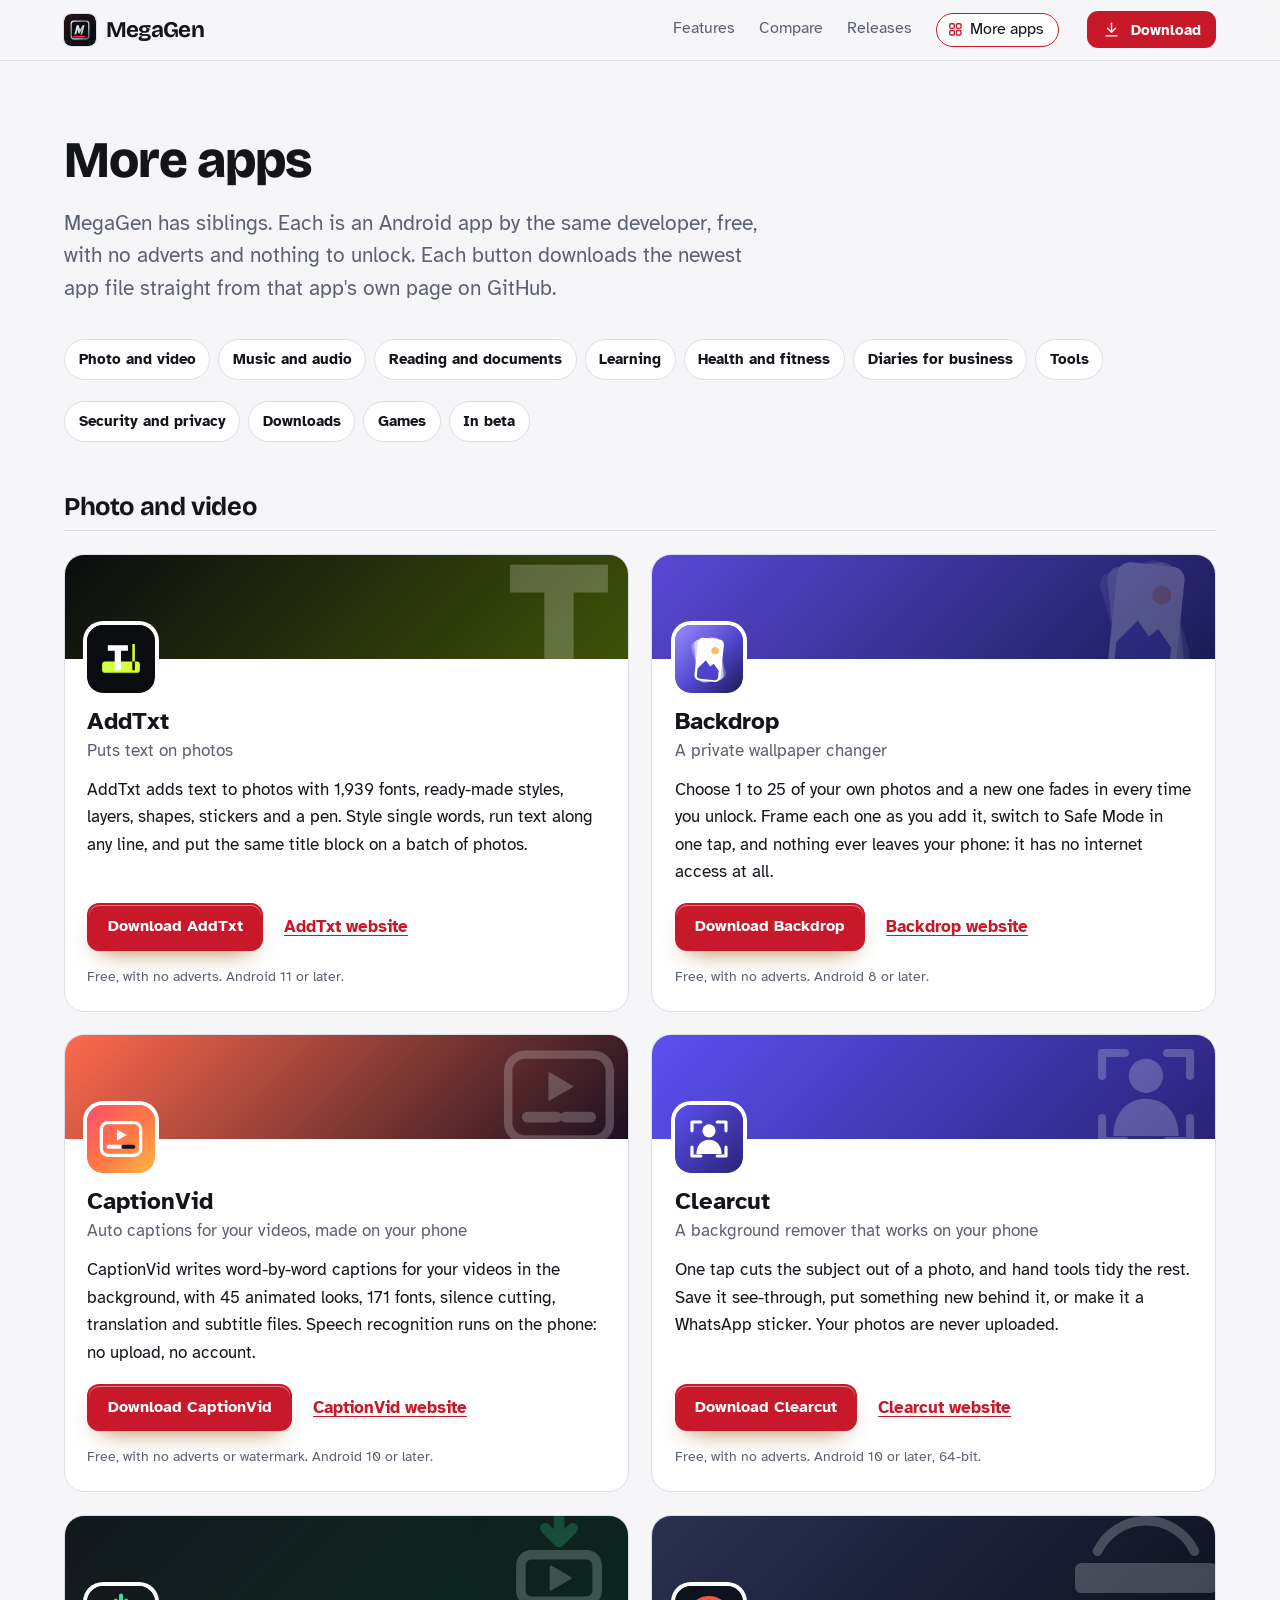
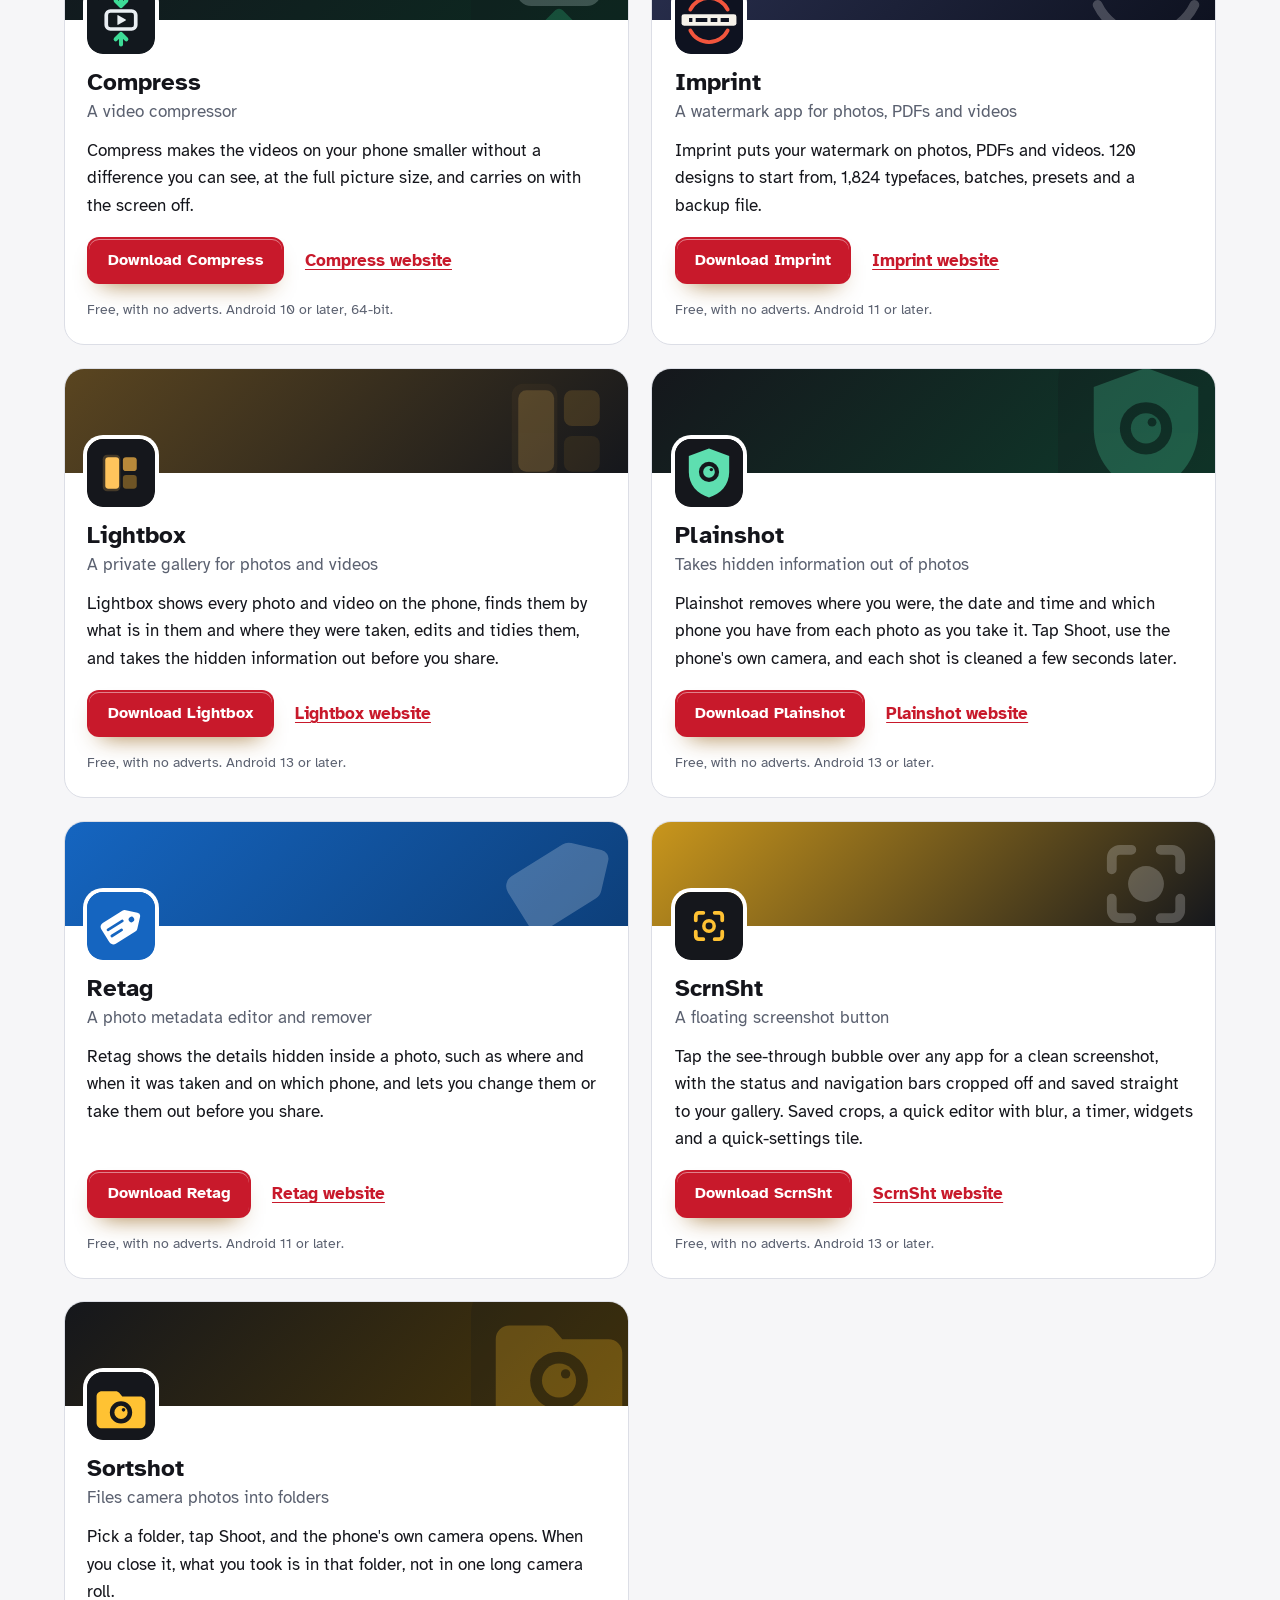
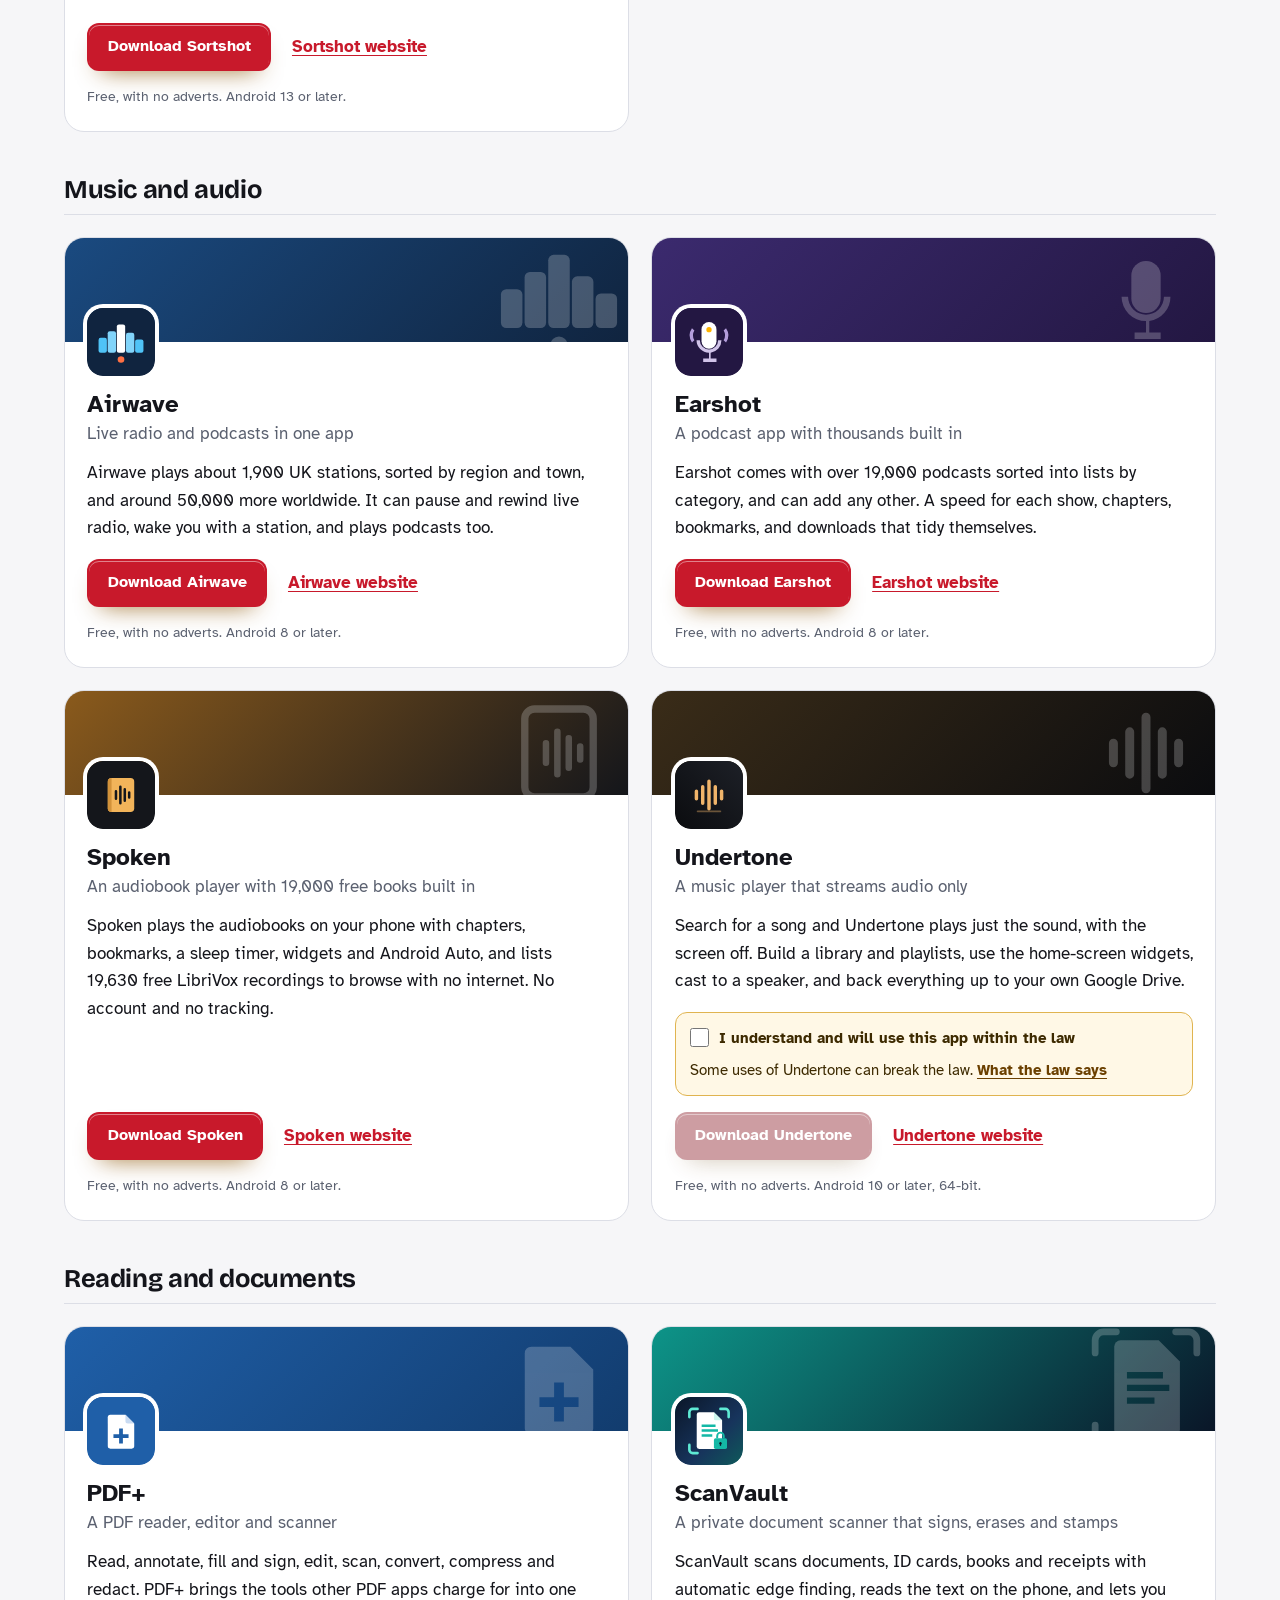
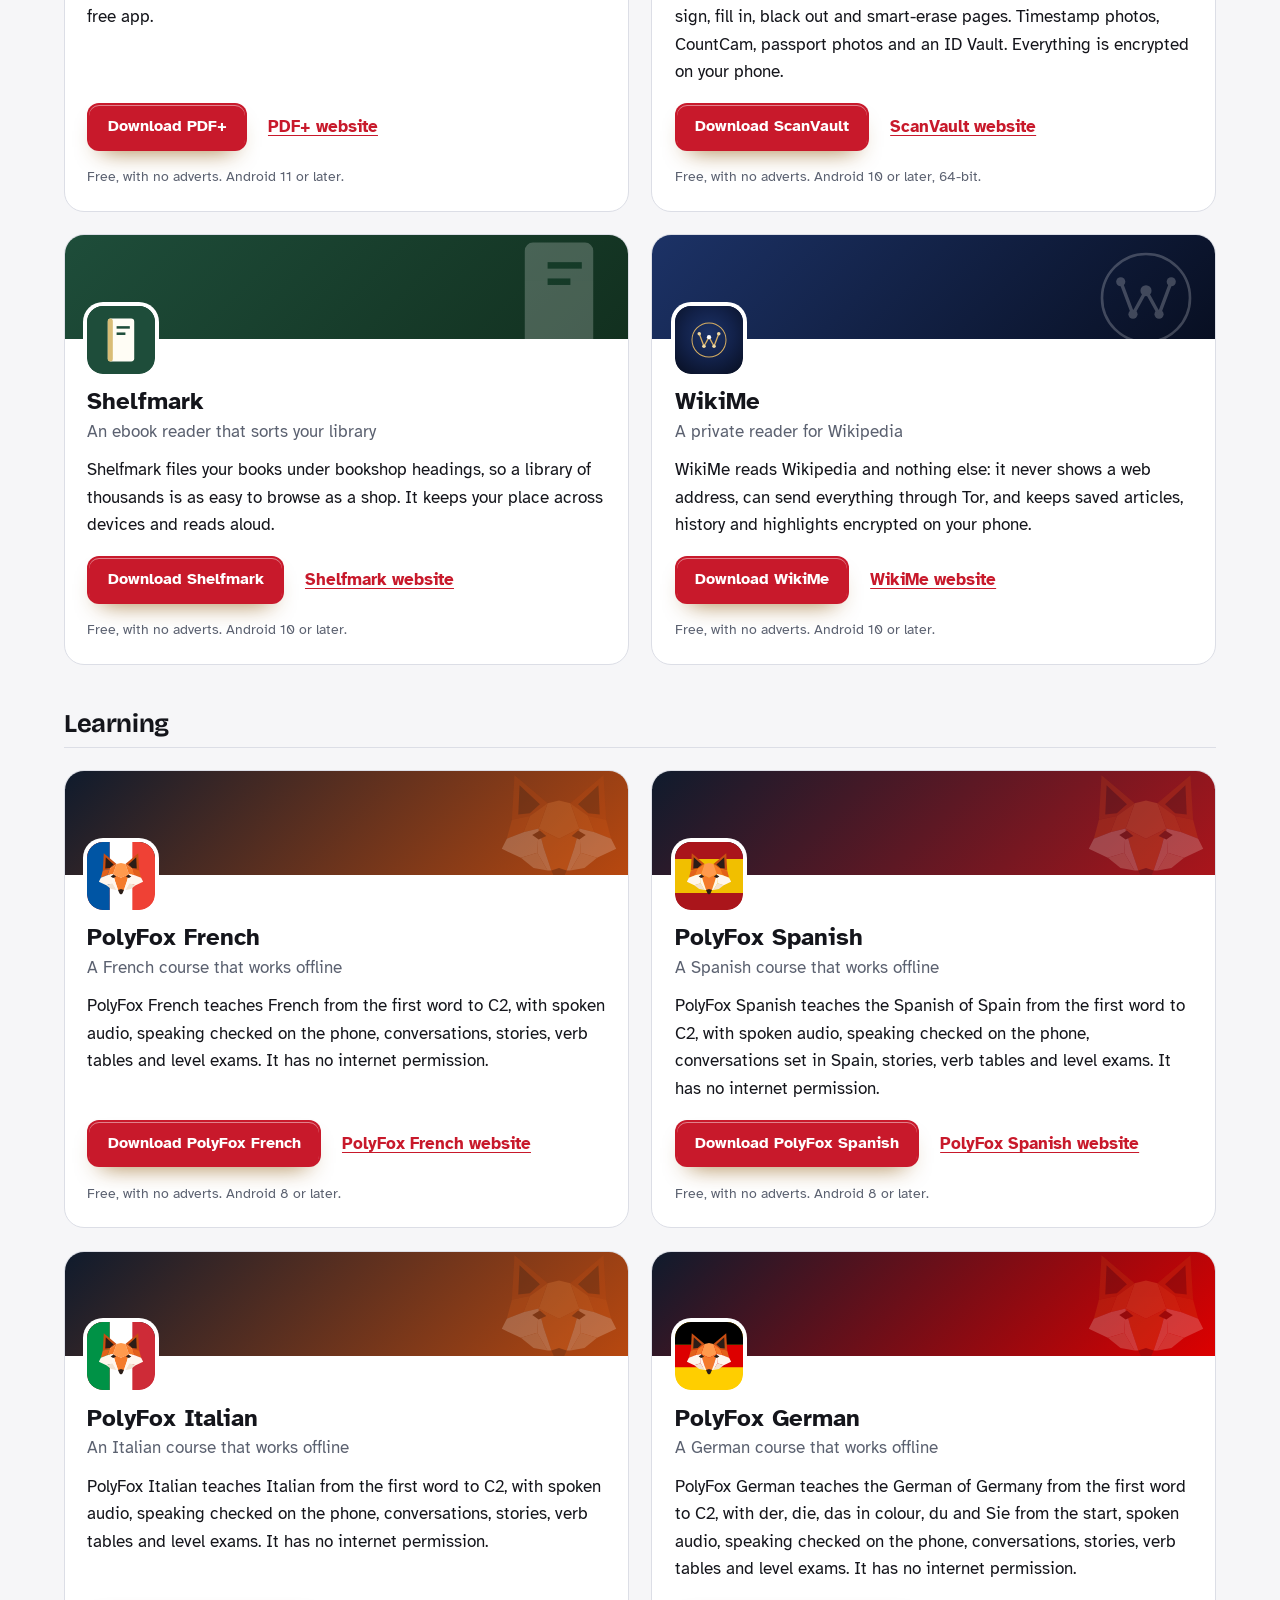
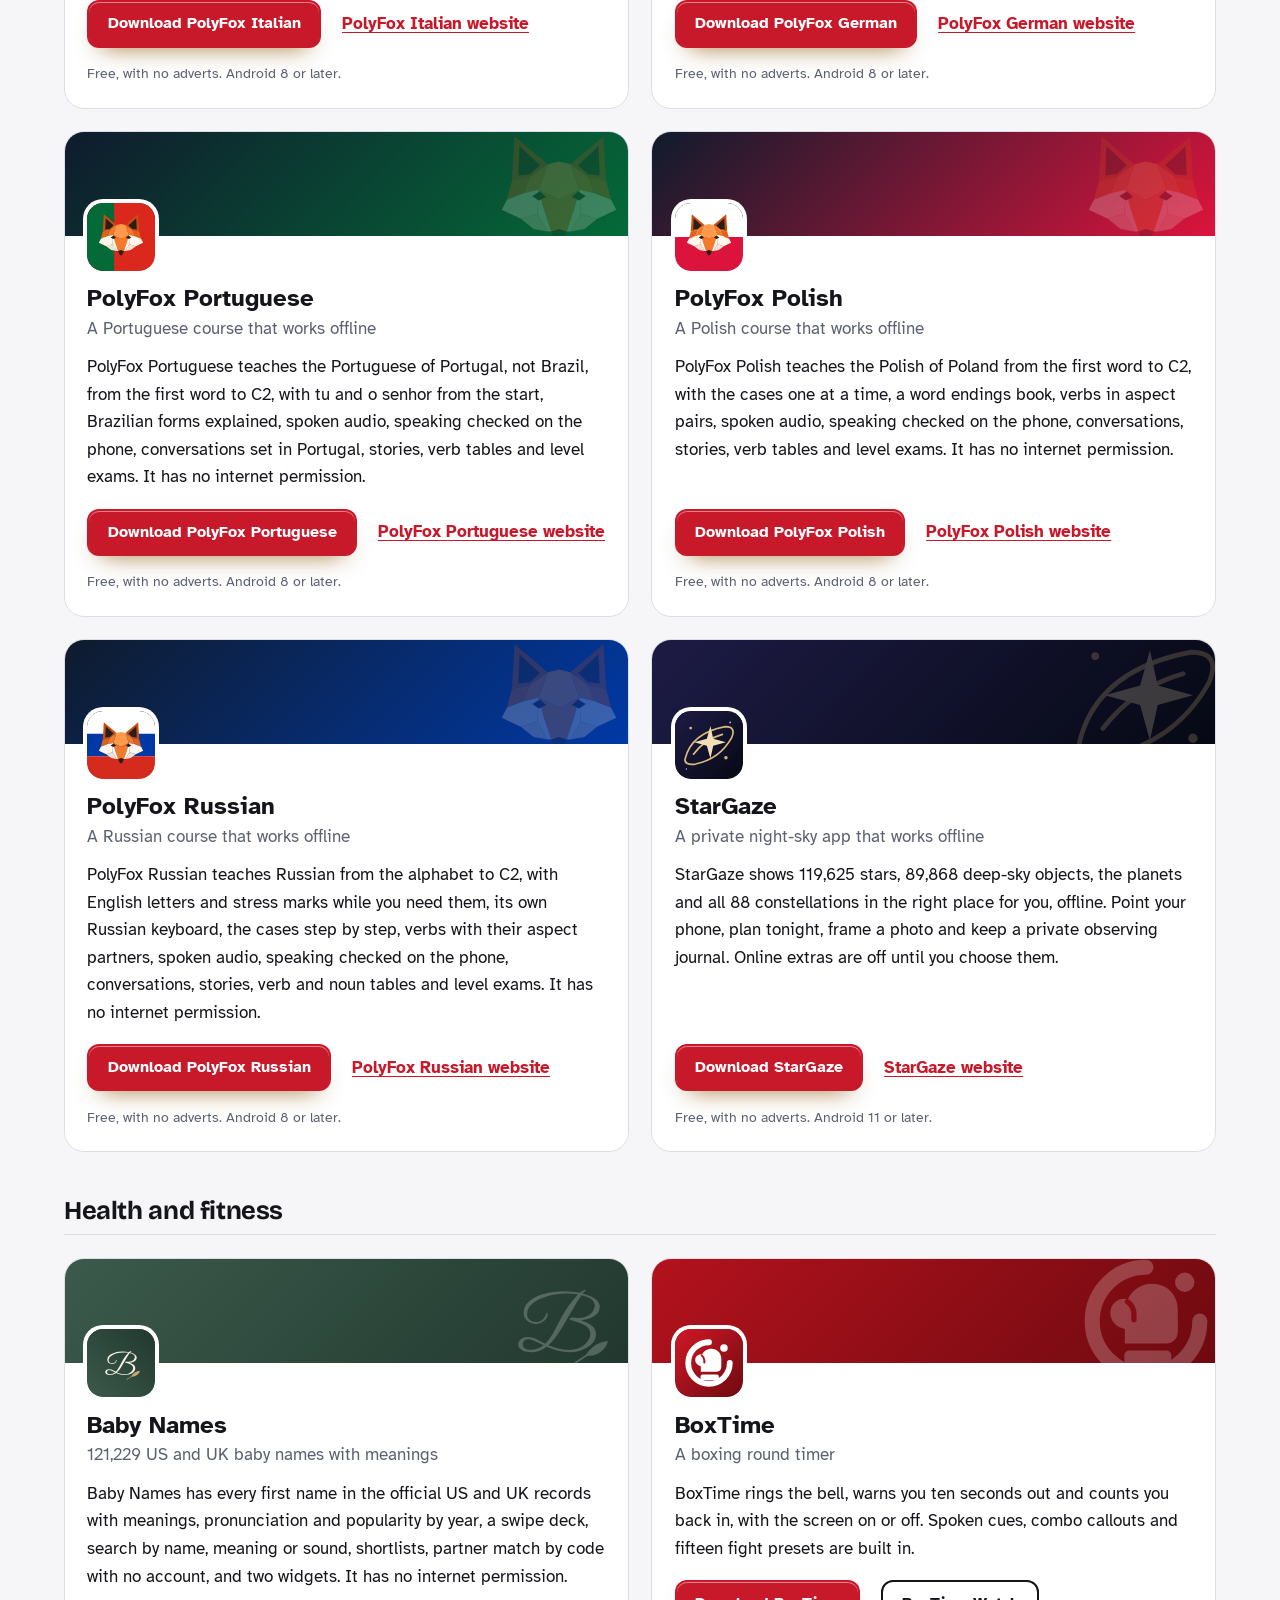
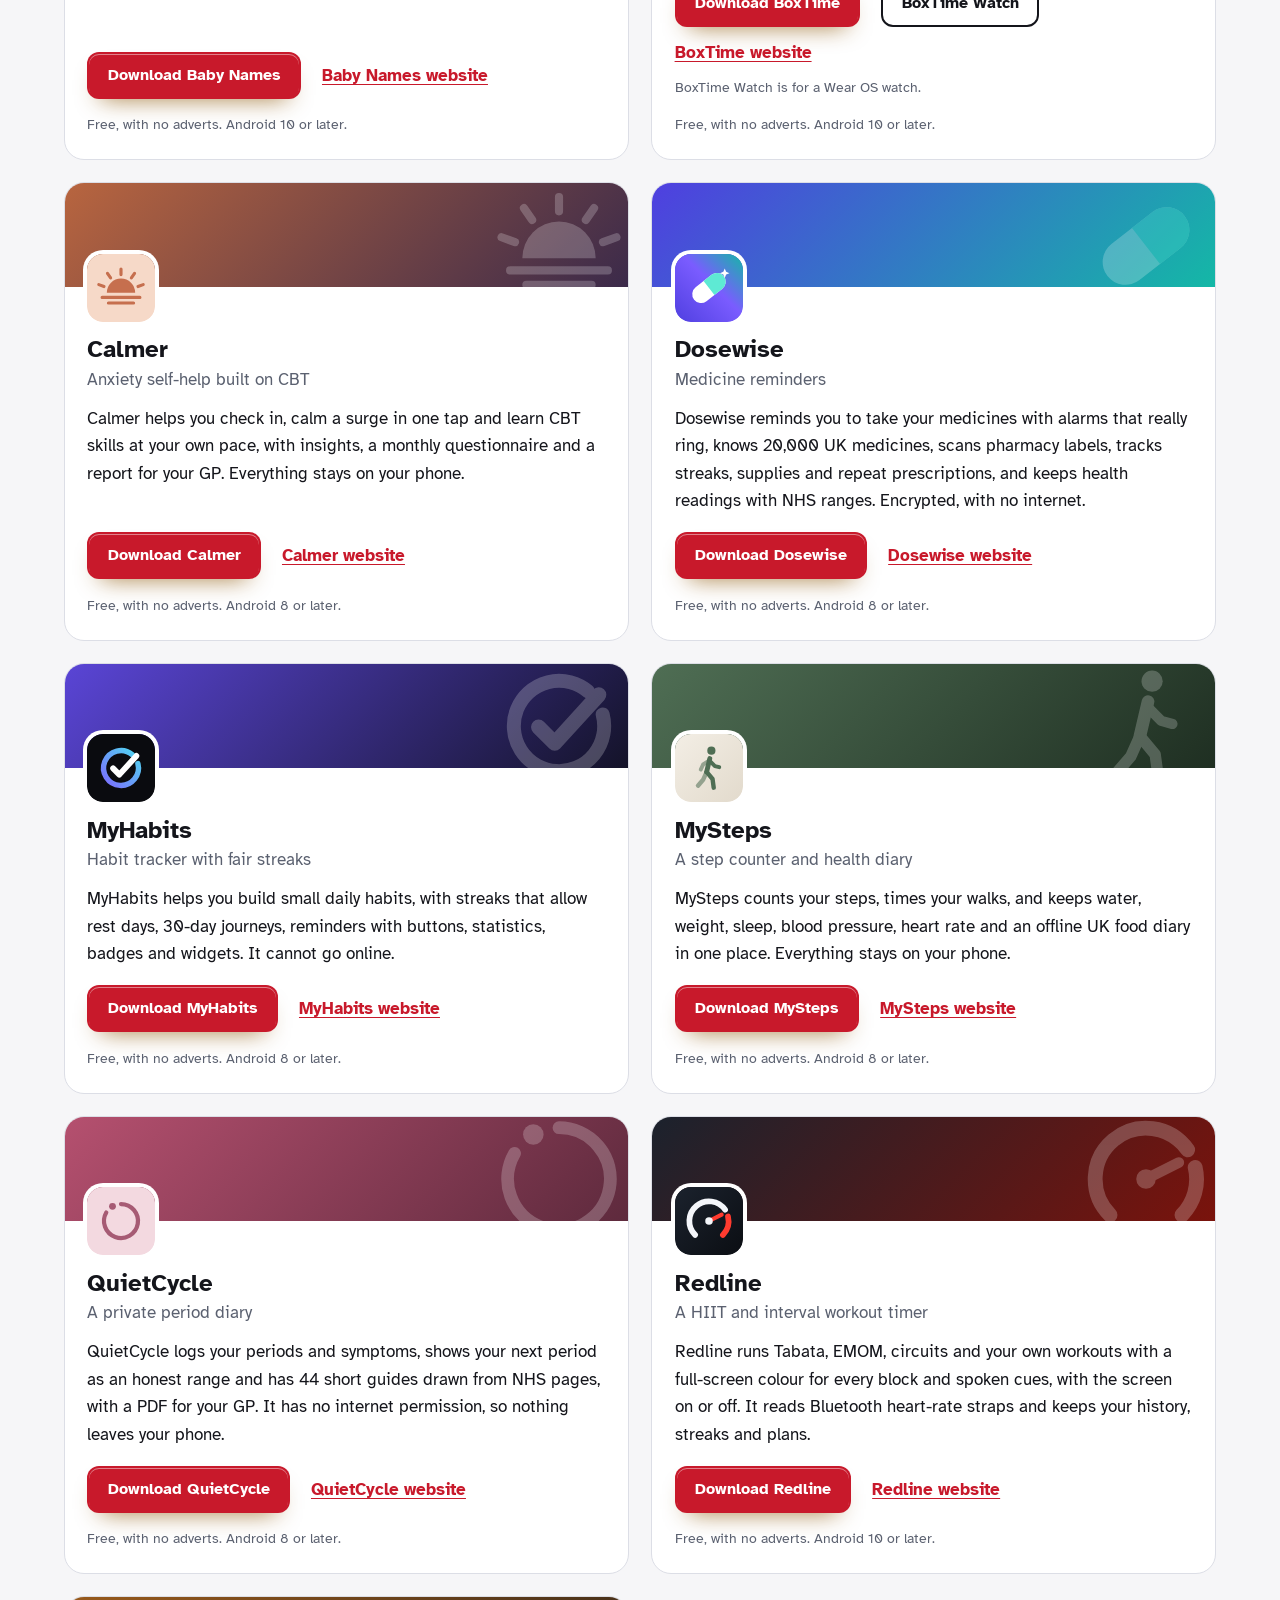
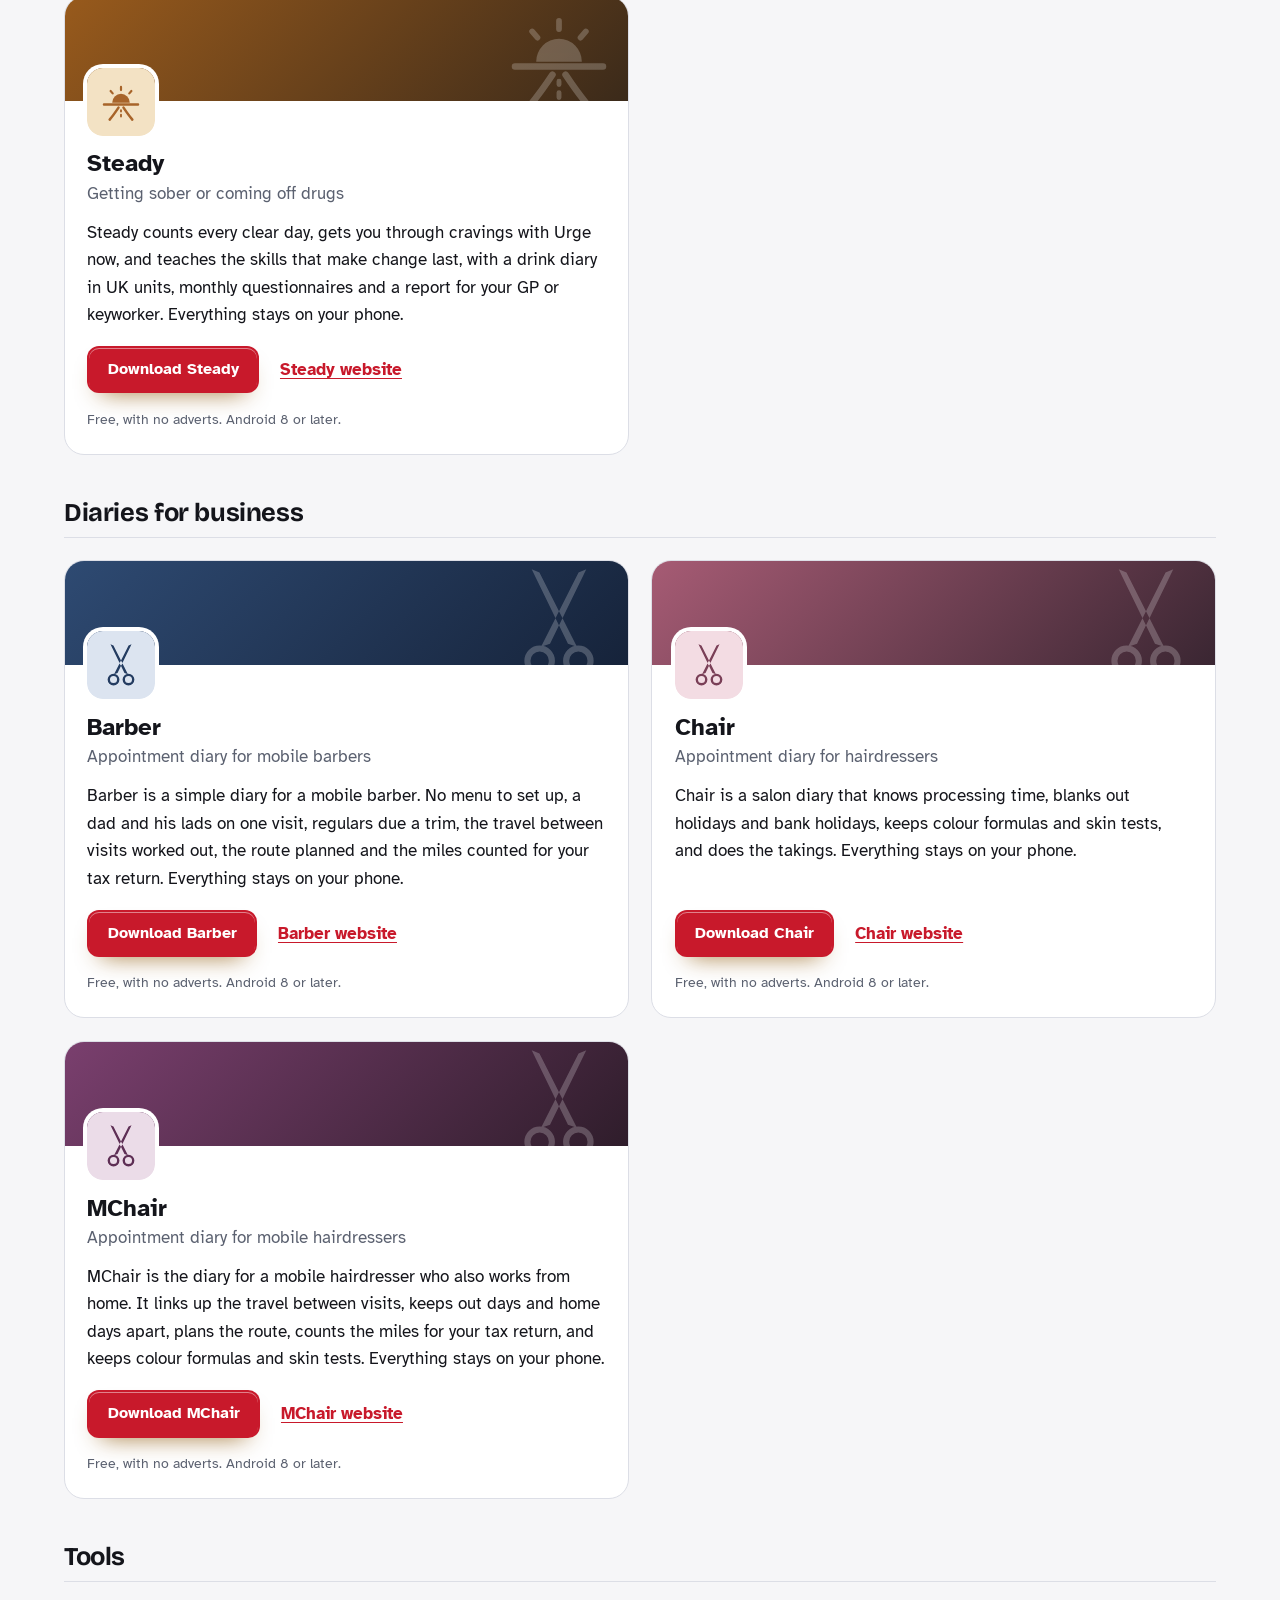
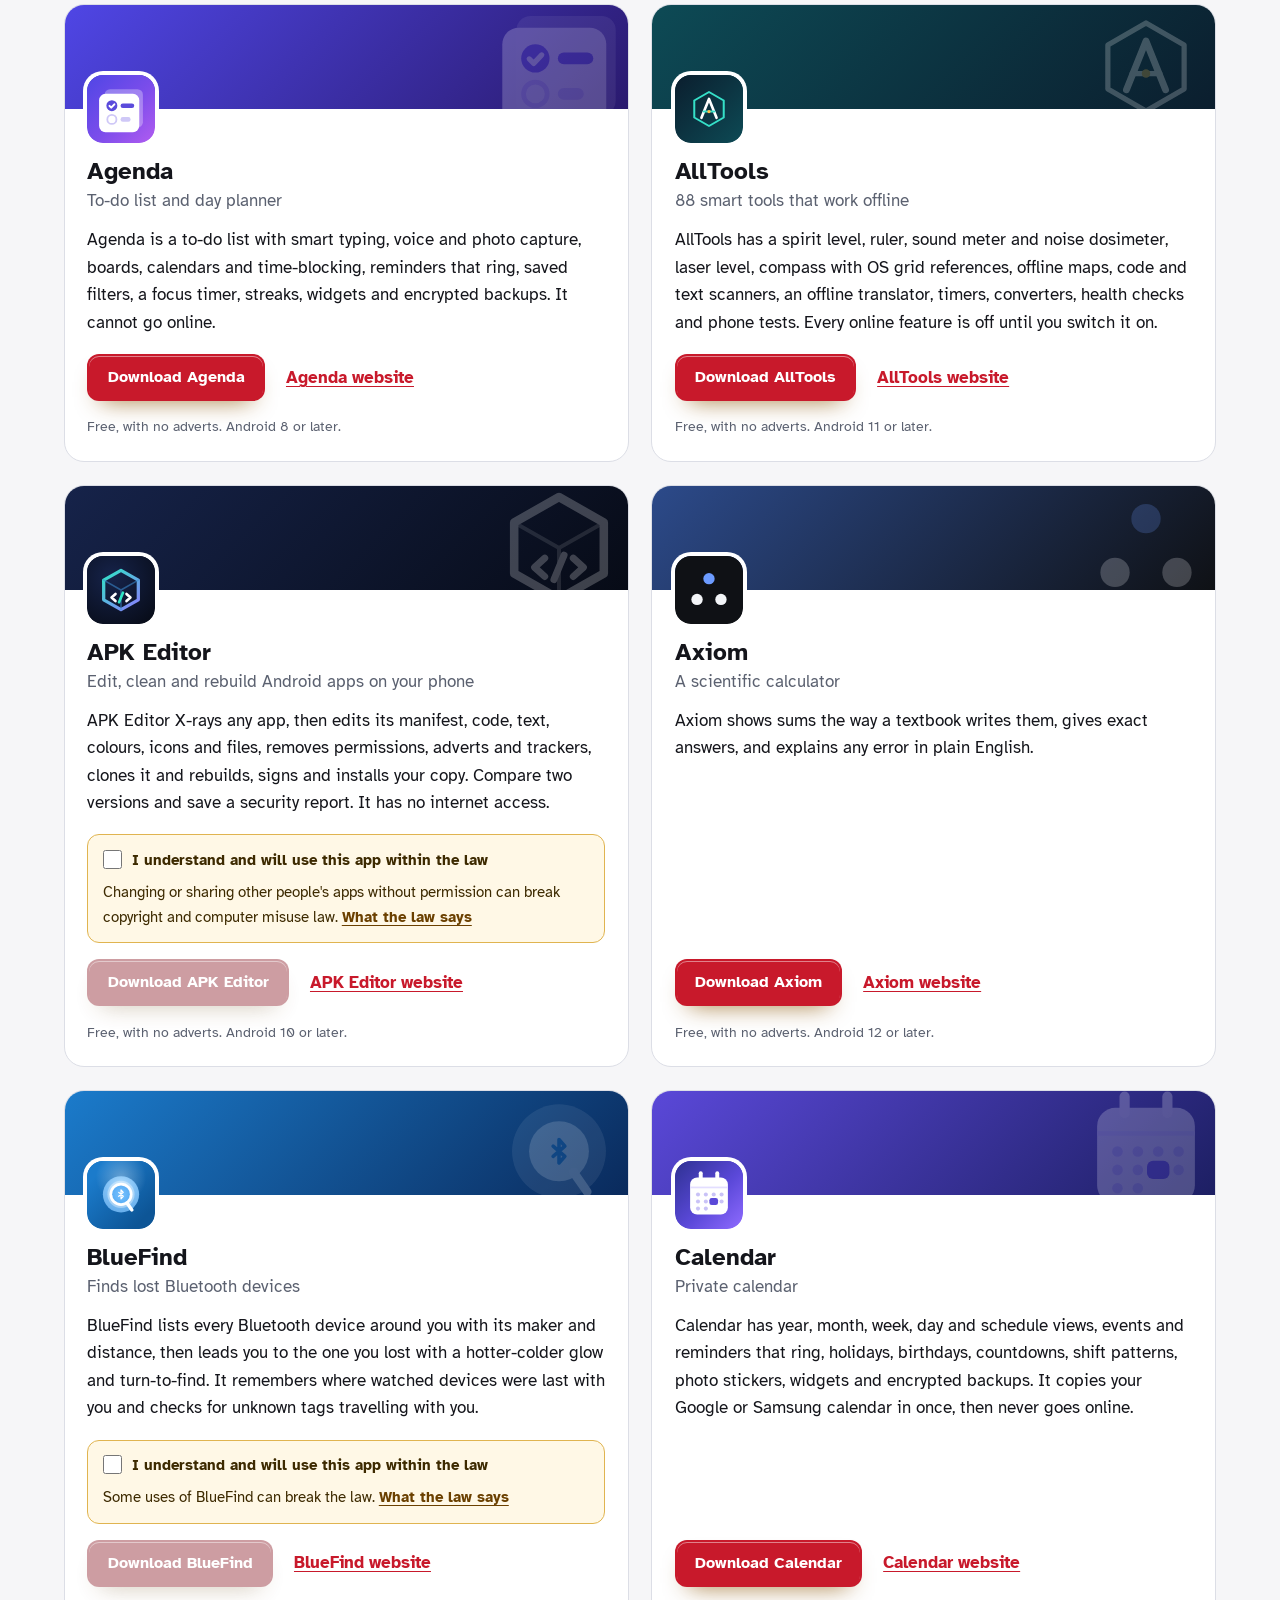
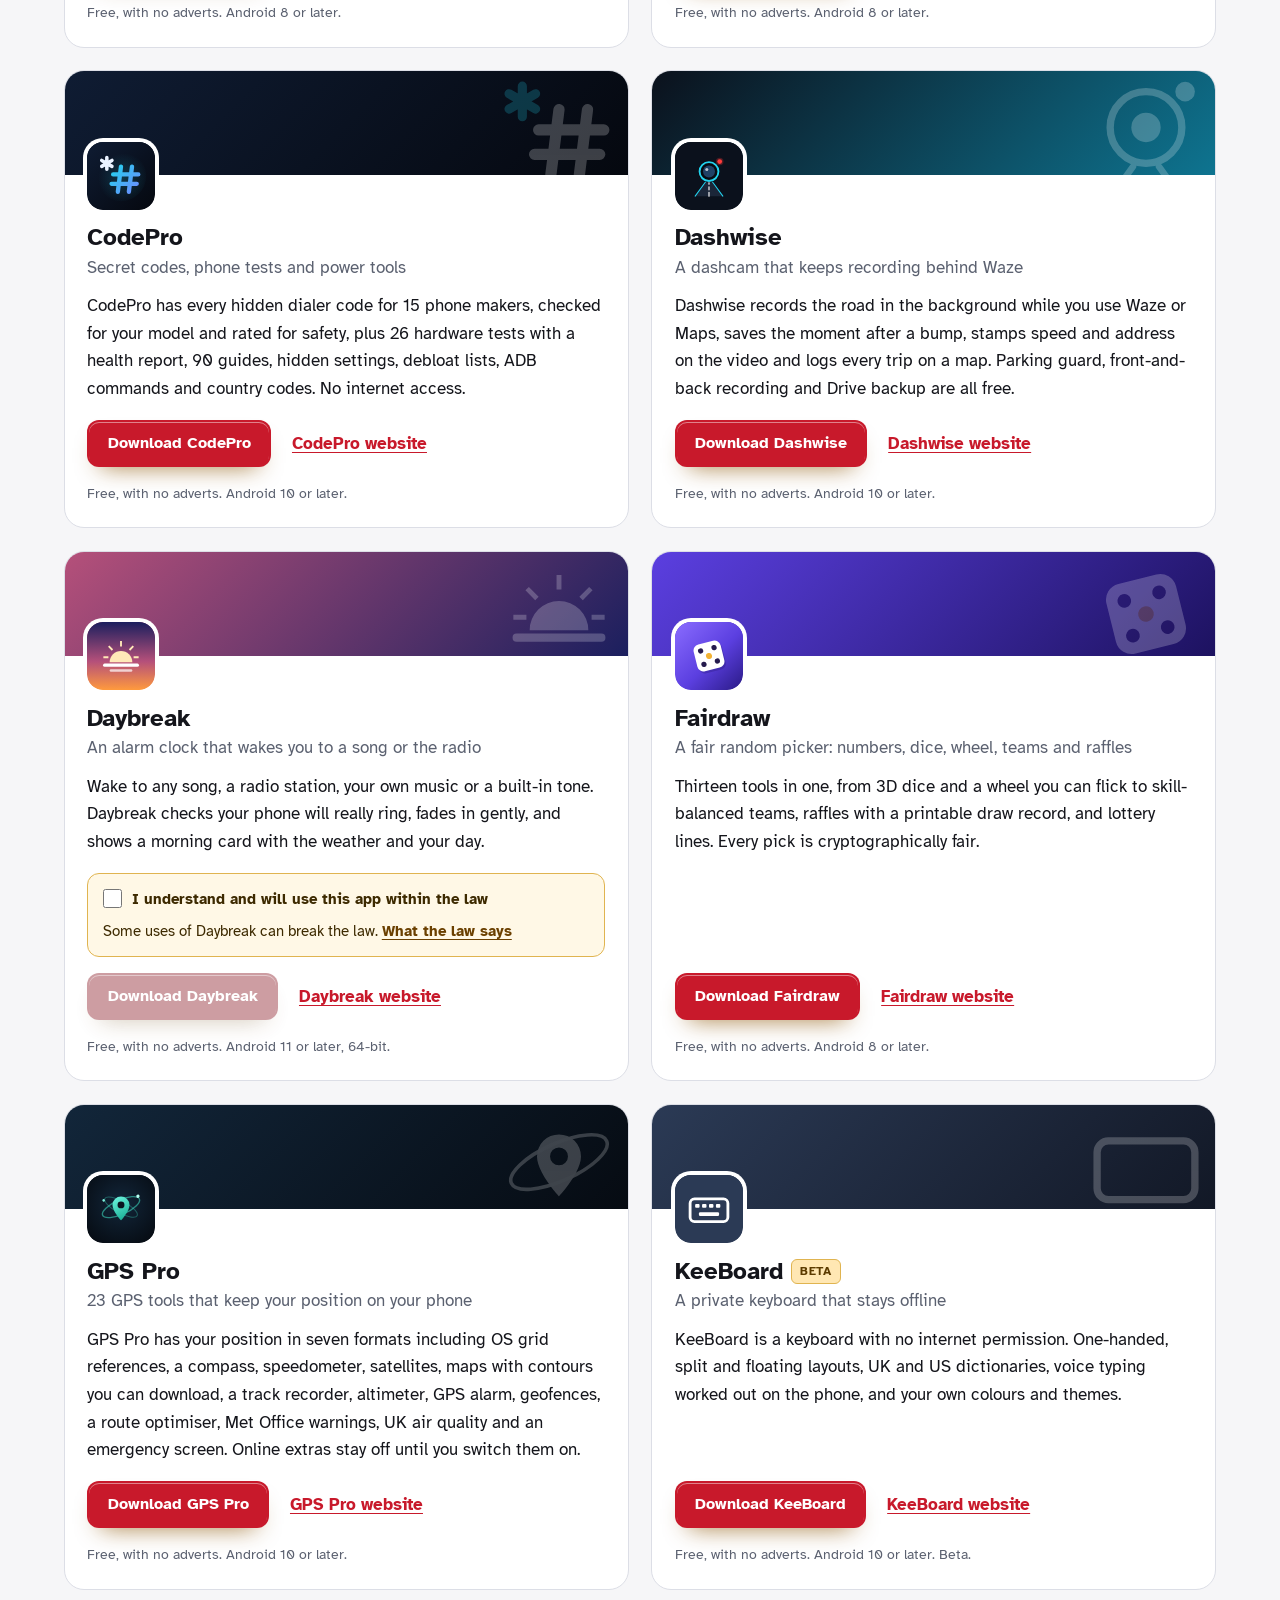
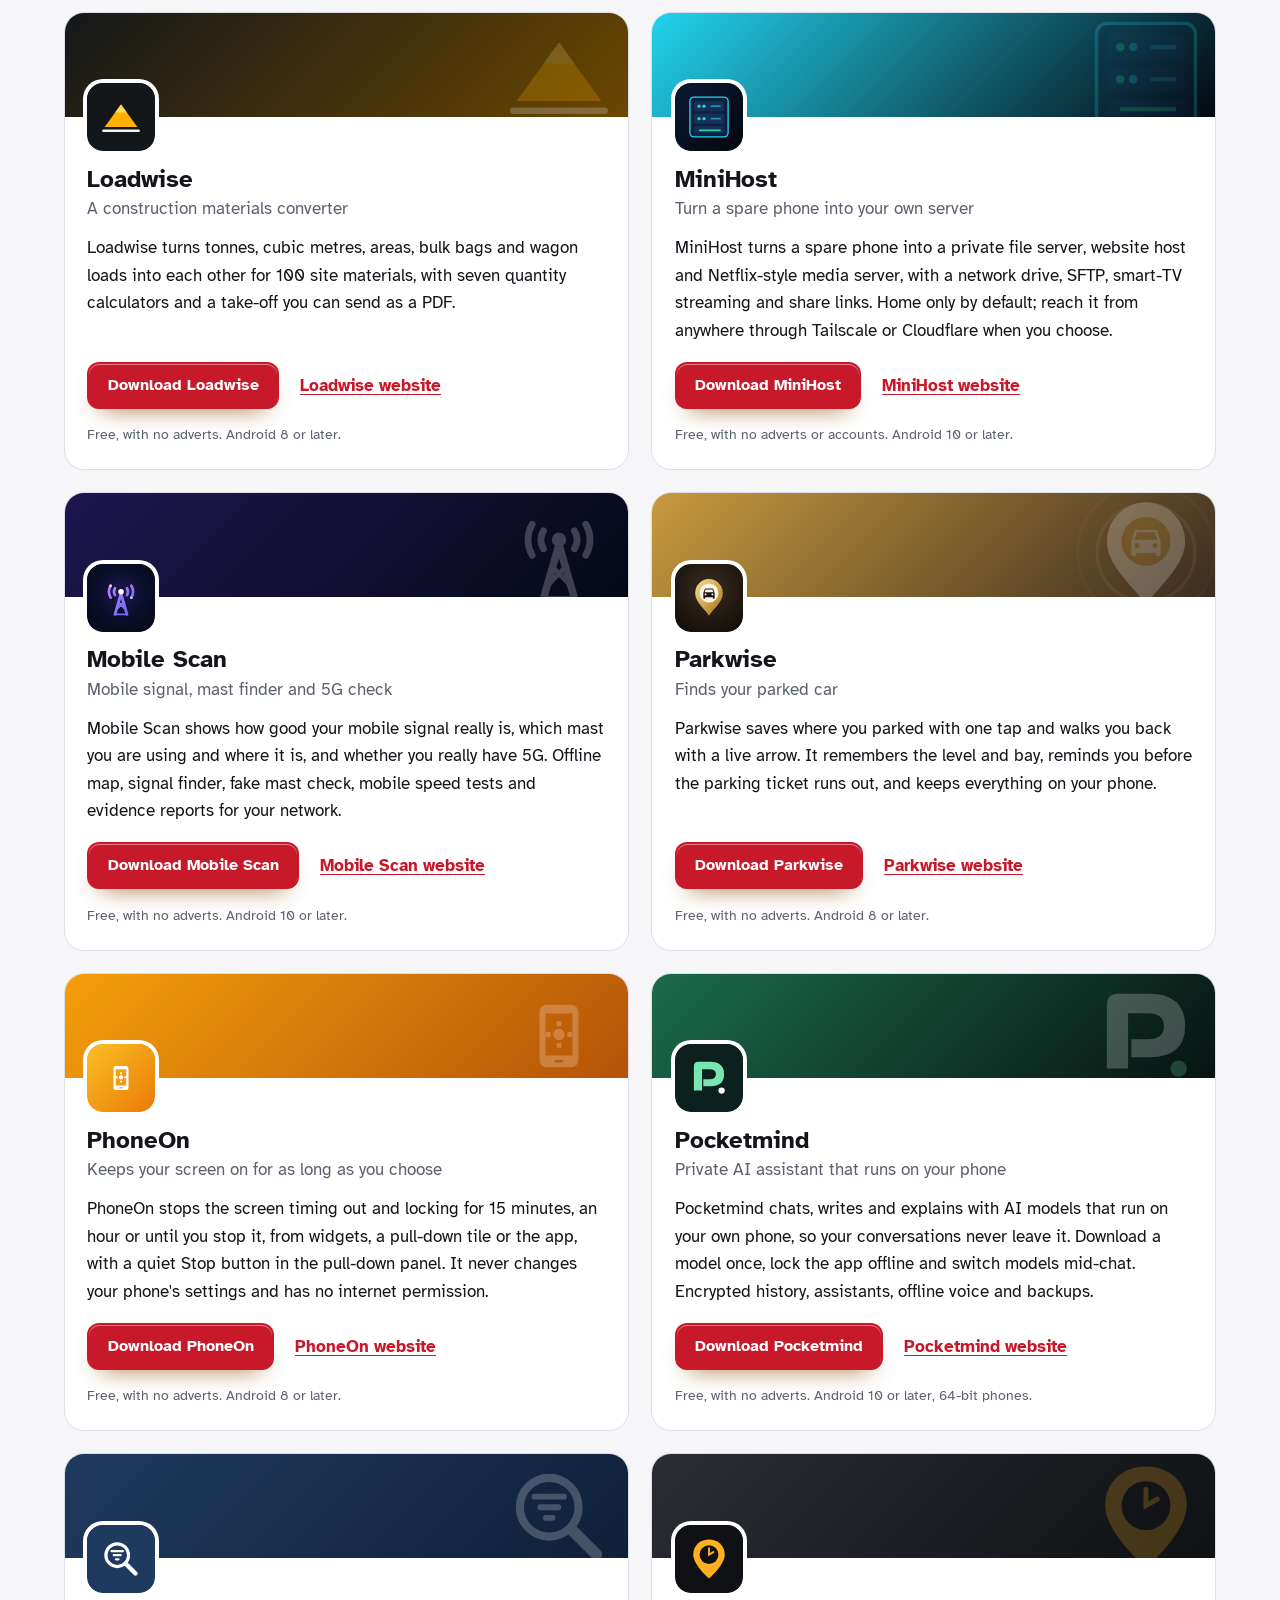
==== commit d411dc9b: "More apps: add Baby Names" ====
--- a/more-apps.html
+++ b/more-apps.html
@@ -4,7 +4,7 @@
 <meta charset="utf-8">
 <meta name="viewport" content="width=device-width, initial-scale=1">
 <title>More free Android apps from the maker of MegaGen</title>
-<meta name="description" content="All 98 free Android apps from the maker of MegaGen, in one list by category, each with its download and a link to its website.">
+<meta name="description" content="All 99 free Android apps from the maker of MegaGen, in one list by category, each with its download and a link to its website.">
 <meta name="author" content="Jonathan Jackson">
 <link rel="canonical" href="https://customgpter.github.io/megagen/more-apps.html">
 <meta name="theme-color" content="#f6f6f8" media="(prefers-color-scheme: light)">
@@ -12,7 +12,7 @@
 <meta property="og:type" content="website">
 <meta property="og:site_name" content="MegaGen">
 <meta property="og:title" content="More free Android apps from the maker of MegaGen">
-<meta property="og:description" content="All 98 free Android apps from the maker of MegaGen, in one list by category, each with its download and a link to its website.">
+<meta property="og:description" content="All 99 free Android apps from the maker of MegaGen, in one list by category, each with its download and a link to its website.">
 <meta property="og:url" content="https://customgpter.github.io/megagen/more-apps.html">
 <meta property="og:image" content="https://customgpter.github.io/megagen/assets/og.png">
 <meta property="og:image:width" content="1200">
@@ -26,7 +26,7 @@
 <link rel="preload" href="./assets/fonts/atkinson-hyperlegible-latin-400-normal.woff2" as="font" type="font/woff2" crossorigin>
 <link rel="stylesheet" href="./assets/site.css?v=1">
 <link rel="stylesheet" href="./assets/house.css?v=1">
-<script type="application/ld+json">{"@context":"https://schema.org","@type":"ItemList","name":"Apps from the maker of MegaGen","url":"https://customgpter.github.io/megagen/more-apps.html","itemListElement":[{"@type":"ListItem","position":1,"name":"AddTxt","url":"https://customgpter.github.io/addtxt/"},{"@type":"ListItem","position":2,"name":"Backdrop","url":"https://customgpter.github.io/backdrop/"},{"@type":"ListItem","position":3,"name":"CaptionVid","url":"https://customgpter.github.io/captionvid/"},{"@type":"ListItem","position":4,"name":"Clearcut","url":"https://customgpter.github.io/clearcut/"},{"@type":"ListItem","position":5,"name":"Compress","url":"https://customgpter.github.io/compress/"},{"@type":"ListItem","position":6,"name":"Imprint","url":"https://customgpter.github.io/imprint/"},{"@type":"ListItem","position":7,"name":"Lightbox","url":"https://customgpter.github.io/lightbox/"},{"@type":"ListItem","position":8,"name":"Plainshot","url":"https://customgpter.github.io/plainshot/"},{"@type":"ListItem","position":9,"name":"Retag","url":"https://customgpter.github.io/retag/"},{"@type":"ListItem","position":10,"name":"ScrnSht","url":"https://customgpter.github.io/scrnsht/"},{"@type":"ListItem","position":11,"name":"Sortshot","url":"https://customgpter.github.io/sortshot/"},{"@type":"ListItem","position":12,"name":"Airwave","url":"https://customgpter.github.io/airwave/"},{"@type":"ListItem","position":13,"name":"Earshot","url":"https://customgpter.github.io/earshot/"},{"@type":"ListItem","position":14,"name":"Spoken","url":"https://customgpter.github.io/spoken/"},{"@type":"ListItem","position":15,"name":"Undertone","url":"https://customgpter.github.io/undertone/"},{"@type":"ListItem","position":16,"name":"PDF+","url":"https://customgpter.github.io/pdfplus/"},{"@type":"ListItem","position":17,"name":"ScanVault","url":"https://customgpter.github.io/scanvault/"},{"@type":"ListItem","position":18,"name":"Shelfmark","url":"https://customgpter.github.io/shelfmark/"},{"@type":"ListItem","position":19,"name":"WikiMe","url":"https://customgpter.github.io/wikime/"},{"@type":"ListItem","position":20,"name":"PolyFox French","url":"https://customgpter.github.io/polyfox/"},{"@type":"ListItem","position":21,"name":"PolyFox Spanish","url":"https://customgpter.github.io/polyfox-spanish/"},{"@type":"ListItem","position":22,"name":"PolyFox Italian","url":"https://customgpter.github.io/polyfox-italian/"},{"@type":"ListItem","position":23,"name":"PolyFox German","url":"https://customgpter.github.io/polyfox-german/"},{"@type":"ListItem","position":24,"name":"PolyFox Portuguese","url":"https://customgpter.github.io/polyfox-portuguese/"},{"@type":"ListItem","position":25,"name":"PolyFox Polish","url":"https://customgpter.github.io/polyfox-polish/"},{"@type":"ListItem","position":26,"name":"PolyFox Russian","url":"https://customgpter.github.io/polyfox-russian/"},{"@type":"ListItem","position":27,"name":"StarGaze","url":"https://customgpter.github.io/stargaze/"},{"@type":"ListItem","position":28,"name":"BoxTime","url":"https://customgpter.github.io/boxtime/"},{"@type":"ListItem","position":29,"name":"Calmer","url":"https://customgpter.github.io/calmer/"},{"@type":"ListItem","position":30,"name":"Dosewise","url":"https://customgpter.github.io/dosewise/"},{"@type":"ListItem","position":31,"name":"MyHabits","url":"https://customgpter.github.io/myhabits/"},{"@type":"ListItem","position":32,"name":"MySteps","url":"https://customgpter.github.io/mysteps/"},{"@type":"ListItem","position":33,"name":"QuietCycle","url":"https://customgpter.github.io/quietcycle/"},{"@type":"ListItem","position":34,"name":"Redline","url":"https://customgpter.github.io/redline/"},{"@type":"ListItem","position":35,"name":"Steady","url":"https://customgpter.github.io/steady/"},{"@type":"ListItem","position":36,"name":"Barber","url":"https://customgpter.github.io/barber/"},{"@type":"ListItem","position":37,"name":"Chair","url":"https://customgpter.github.io/chair/"},{"@type":"ListItem","position":38,"name":"MChair","url":"https://customgpter.github.io/mchair/"},{"@type":"ListItem","position":39,"name":"Agenda","url":"https://customgpter.github.io/agenda/"},{"@type":"ListItem","position":40,"name":"AllTools","url":"https://customgpter.github.io/alltools/"},{"@type":"ListItem","position":41,"name":"APK Editor","url":"https://customgpter.github.io/apkeditor/"},{"@type":"ListItem","position":42,"name":"Axiom","url":"https://customgpter.github.io/axiom/"},{"@type":"ListItem","position":43,"name":"BlueFind","url":"https://customgpter.github.io/bluefind/"},{"@type":"ListItem","position":44,"name":"Calendar","url":"https://customgpter.github.io/calendar/"},{"@type":"ListItem","position":45,"name":"CodePro","url":"https://customgpter.github.io/codepro/"},{"@type":"ListItem","position":46,"name":"Dashwise","url":"https://customgpter.github.io/dashwise/"},{"@type":"ListItem","position":47,"name":"Daybreak","url":"https://customgpter.github.io/daybreak/"},{"@type":"ListItem","position":48,"name":"Fairdraw","url":"https://customgpter.github.io/fairdraw/"},{"@type":"ListItem","position":49,"name":"GPS Pro","url":"https://customgpter.github.io/gpspro/"},{"@type":"ListItem","position":50,"name":"KeeBoard","url":"https://customgpter.github.io/keeboard/"},{"@type":"ListItem","position":51,"name":"Loadwise","url":"https://customgpter.github.io/loadwise/"},{"@type":"ListItem","position":52,"name":"MiniHost","url":"https://customgpter.github.io/minihost/"},{"@type":"ListItem","position":53,"name":"Mobile Scan","url":"https://customgpter.github.io/mobilescan/"},{"@type":"ListItem","position":54,"name":"Parkwise","url":"https://customgpter.github.io/parkwise/"},{"@type":"ListItem","position":55,"name":"PhoneOn","url":"https://customgpter.github.io/phoneon/"},{"@type":"ListItem","position":56,"name":"Pocketmind","url":"https://customgpter.github.io/pocketmind/"},{"@type":"ListItem","position":57,"name":"Refine","url":"https://customgpter.github.io/refine/"},{"@type":"ListItem","position":58,"name":"Shiftwise","url":"https://customgpter.github.io/shiftwise/"},{"@type":"ListItem","position":59,"name":"SimpleCalc","url":"https://customgpter.github.io/simplecalc/"},{"@type":"ListItem","position":60,"name":"Skyline","url":"https://customgpter.github.io/skyline/"},{"@type":"ListItem","position":61,"name":"Slipway","url":"https://customgpter.github.io/slipway/"},{"@type":"ListItem","position":62,"name":"Tagger","url":"https://customgpter.github.io/tagger/"},{"@type":"ListItem","position":63,"name":"TotalClean","url":"https://customgpter.github.io/totalclean/"},{"@type":"ListItem","position":64,"name":"TVLink","url":"https://customgpter.github.io/tvlink/"},{"@type":"ListItem","position":65,"name":"Unbox","url":"https://customgpter.github.io/unbox/"},{"@type":"ListItem","position":66,"name":"WhatsKeep","url":"https://customgpter.github.io/whatskeep/"},{"@type":"ListItem","position":67,"name":"WiFi Scan","url":"https://customgpter.github.io/wifiscan/"},{"@type":"ListItem","position":68,"name":"Auditly","url":"https://customgpter.github.io/auditly/"},{"@type":"ListItem","position":69,"name":"Backchannel","url":"https://customgpter.github.io/backchannel/"},{"@type":"ListItem","position":70,"name":"ENotes","url":"https://customgpter.github.io/enotes/"},{"@type":"ListItem","position":71,"name":"FindMe","url":"https://customgpter.github.io/findme/"},{"@type":"ListItem","position":72,"name":"iLock","url":"https://customgpter.github.io/ilock/"},{"@type":"ListItem","position":73,"name":"ImSafe","url":"https://customgpter.github.io/imsafe/"},{"@type":"ListItem","position":74,"name":"IShred","url":"https://customgpter.github.io/ishred/"},{"@type":"ListItem","position":75,"name":"LockBox","url":"https://customgpter.github.io/lockbox/"},{"@type":"ListItem","position":76,"name":"PassVault","url":"https://customgpter.github.io/passvault/"},{"@type":"ListItem","position":77,"name":"SpyFind","url":"https://customgpter.github.io/spyfind/"},{"@type":"ListItem","position":78,"name":"TextWipe","url":"https://customgpter.github.io/textwipe/"},{"@type":"ListItem","position":79,"name":"Tracewire","url":"https://customgpter.github.io/tracewire/"},{"@type":"ListItem","position":80,"name":"Vigil","url":"https://customgpter.github.io/vigil/"},{"@type":"ListItem","position":81,"name":"Grab","url":"https://customgpter.github.io/grab/"},{"@type":"ListItem","position":82,"name":"Swarm","url":"https://customgpter.github.io/swarm/"},{"@type":"ListItem","position":83,"name":"Plane Games","url":"https://customgpter.github.io/plane-games/"},{"@type":"ListItem","position":84,"name":"Ninefold","url":"https://customgpter.github.io/ninefold/"},{"@type":"ListItem","position":85,"name":"Cubewise","url":"https://customgpter.github.io/cubewise/"},{"@type":"ListItem","position":86,"name":"Tilewise","url":"https://customgpter.github.io/tilewise/"},{"@type":"ListItem","position":87,"name":"Letterwise","url":"https://customgpter.github.io/letterwise/"},{"@type":"ListItem","position":88,"name":"Kingside","url":"https://customgpter.github.io/kingside/"},{"@type":"ListItem","position":89,"name":"Deckhand","url":"https://customgpter.github.io/deckhand/"},{"@type":"ListItem","position":90,"name":"SNESForge","url":"https://customgpter.github.io/snesforge/"},{"@type":"ListItem","position":91,"name":"Fame Boy","url":"https://customgpter.github.io/fameboy/"},{"@type":"ListItem","position":92,"name":"PSPPro","url":"https://customgpter.github.io/psppro/"},{"@type":"ListItem","position":93,"name":"MegaGen","url":"https://customgpter.github.io/megagen/"},{"@type":"ListItem","position":94,"name":"QVR","url":"https://customgpter.github.io/qvr/"},{"@type":"ListItem","position":95,"name":"QVR Watch","url":"https://customgpter.github.io/qvr-watch/"},{"@type":"ListItem","position":96,"name":"QVRLite","url":"https://customgpter.github.io/qvrlite/"},{"@type":"ListItem","position":97,"name":"Onionz","url":"https://customgpter.github.io/onionz/"},{"@type":"ListItem","position":98,"name":"OnionzWeb","url":"https://customgpter.github.io/onionzweb/"}]}</script>
+<script type="application/ld+json">{"@context":"https://schema.org","@type":"ItemList","name":"Apps from the maker of MegaGen","url":"https://customgpter.github.io/megagen/more-apps.html","itemListElement":[{"@type":"ListItem","position":1,"name":"AddTxt","url":"https://customgpter.github.io/addtxt/"},{"@type":"ListItem","position":2,"name":"Backdrop","url":"https://customgpter.github.io/backdrop/"},{"@type":"ListItem","position":3,"name":"CaptionVid","url":"https://customgpter.github.io/captionvid/"},{"@type":"ListItem","position":4,"name":"Clearcut","url":"https://customgpter.github.io/clearcut/"},{"@type":"ListItem","position":5,"name":"Compress","url":"https://customgpter.github.io/compress/"},{"@type":"ListItem","position":6,"name":"Imprint","url":"https://customgpter.github.io/imprint/"},{"@type":"ListItem","position":7,"name":"Lightbox","url":"https://customgpter.github.io/lightbox/"},{"@type":"ListItem","position":8,"name":"Plainshot","url":"https://customgpter.github.io/plainshot/"},{"@type":"ListItem","position":9,"name":"Retag","url":"https://customgpter.github.io/retag/"},{"@type":"ListItem","position":10,"name":"ScrnSht","url":"https://customgpter.github.io/scrnsht/"},{"@type":"ListItem","position":11,"name":"Sortshot","url":"https://customgpter.github.io/sortshot/"},{"@type":"ListItem","position":12,"name":"Airwave","url":"https://customgpter.github.io/airwave/"},{"@type":"ListItem","position":13,"name":"Earshot","url":"https://customgpter.github.io/earshot/"},{"@type":"ListItem","position":14,"name":"Spoken","url":"https://customgpter.github.io/spoken/"},{"@type":"ListItem","position":15,"name":"Undertone","url":"https://customgpter.github.io/undertone/"},{"@type":"ListItem","position":16,"name":"PDF+","url":"https://customgpter.github.io/pdfplus/"},{"@type":"ListItem","position":17,"name":"ScanVault","url":"https://customgpter.github.io/scanvault/"},{"@type":"ListItem","position":18,"name":"Shelfmark","url":"https://customgpter.github.io/shelfmark/"},{"@type":"ListItem","position":19,"name":"WikiMe","url":"https://customgpter.github.io/wikime/"},{"@type":"ListItem","position":20,"name":"PolyFox French","url":"https://customgpter.github.io/polyfox/"},{"@type":"ListItem","position":21,"name":"PolyFox Spanish","url":"https://customgpter.github.io/polyfox-spanish/"},{"@type":"ListItem","position":22,"name":"PolyFox Italian","url":"https://customgpter.github.io/polyfox-italian/"},{"@type":"ListItem","position":23,"name":"PolyFox German","url":"https://customgpter.github.io/polyfox-german/"},{"@type":"ListItem","position":24,"name":"PolyFox Portuguese","url":"https://customgpter.github.io/polyfox-portuguese/"},{"@type":"ListItem","position":25,"name":"PolyFox Polish","url":"https://customgpter.github.io/polyfox-polish/"},{"@type":"ListItem","position":26,"name":"PolyFox Russian","url":"https://customgpter.github.io/polyfox-russian/"},{"@type":"ListItem","position":27,"name":"StarGaze","url":"https://customgpter.github.io/stargaze/"},{"@type":"ListItem","position":28,"name":"Baby Names","url":"https://customgpter.github.io/babynames/"},{"@type":"ListItem","position":29,"name":"BoxTime","url":"https://customgpter.github.io/boxtime/"},{"@type":"ListItem","position":30,"name":"Calmer","url":"https://customgpter.github.io/calmer/"},{"@type":"ListItem","position":31,"name":"Dosewise","url":"https://customgpter.github.io/dosewise/"},{"@type":"ListItem","position":32,"name":"MyHabits","url":"https://customgpter.github.io/myhabits/"},{"@type":"ListItem","position":33,"name":"MySteps","url":"https://customgpter.github.io/mysteps/"},{"@type":"ListItem","position":34,"name":"QuietCycle","url":"https://customgpter.github.io/quietcycle/"},{"@type":"ListItem","position":35,"name":"Redline","url":"https://customgpter.github.io/redline/"},{"@type":"ListItem","position":36,"name":"Steady","url":"https://customgpter.github.io/steady/"},{"@type":"ListItem","position":37,"name":"Barber","url":"https://customgpter.github.io/barber/"},{"@type":"ListItem","position":38,"name":"Chair","url":"https://customgpter.github.io/chair/"},{"@type":"ListItem","position":39,"name":"MChair","url":"https://customgpter.github.io/mchair/"},{"@type":"ListItem","position":40,"name":"Agenda","url":"https://customgpter.github.io/agenda/"},{"@type":"ListItem","position":41,"name":"AllTools","url":"https://customgpter.github.io/alltools/"},{"@type":"ListItem","position":42,"name":"APK Editor","url":"https://customgpter.github.io/apkeditor/"},{"@type":"ListItem","position":43,"name":"Axiom","url":"https://customgpter.github.io/axiom/"},{"@type":"ListItem","position":44,"name":"BlueFind","url":"https://customgpter.github.io/bluefind/"},{"@type":"ListItem","position":45,"name":"Calendar","url":"https://customgpter.github.io/calendar/"},{"@type":"ListItem","position":46,"name":"CodePro","url":"https://customgpter.github.io/codepro/"},{"@type":"ListItem","position":47,"name":"Dashwise","url":"https://customgpter.github.io/dashwise/"},{"@type":"ListItem","position":48,"name":"Daybreak","url":"https://customgpter.github.io/daybreak/"},{"@type":"ListItem","position":49,"name":"Fairdraw","url":"https://customgpter.github.io/fairdraw/"},{"@type":"ListItem","position":50,"name":"GPS Pro","url":"https://customgpter.github.io/gpspro/"},{"@type":"ListItem","position":51,"name":"KeeBoard","url":"https://customgpter.github.io/keeboard/"},{"@type":"ListItem","position":52,"name":"Loadwise","url":"https://customgpter.github.io/loadwise/"},{"@type":"ListItem","position":53,"name":"MiniHost","url":"https://customgpter.github.io/minihost/"},{"@type":"ListItem","position":54,"name":"Mobile Scan","url":"https://customgpter.github.io/mobilescan/"},{"@type":"ListItem","position":55,"name":"Parkwise","url":"https://customgpter.github.io/parkwise/"},{"@type":"ListItem","position":56,"name":"PhoneOn","url":"https://customgpter.github.io/phoneon/"},{"@type":"ListItem","position":57,"name":"Pocketmind","url":"https://customgpter.github.io/pocketmind/"},{"@type":"ListItem","position":58,"name":"Refine","url":"https://customgpter.github.io/refine/"},{"@type":"ListItem","position":59,"name":"Shiftwise","url":"https://customgpter.github.io/shiftwise/"},{"@type":"ListItem","position":60,"name":"SimpleCalc","url":"https://customgpter.github.io/simplecalc/"},{"@type":"ListItem","position":61,"name":"Skyline","url":"https://customgpter.github.io/skyline/"},{"@type":"ListItem","position":62,"name":"Slipway","url":"https://customgpter.github.io/slipway/"},{"@type":"ListItem","position":63,"name":"Tagger","url":"https://customgpter.github.io/tagger/"},{"@type":"ListItem","position":64,"name":"TotalClean","url":"https://customgpter.github.io/totalclean/"},{"@type":"ListItem","position":65,"name":"TVLink","url":"https://customgpter.github.io/tvlink/"},{"@type":"ListItem","position":66,"name":"Unbox","url":"https://customgpter.github.io/unbox/"},{"@type":"ListItem","position":67,"name":"WhatsKeep","url":"https://customgpter.github.io/whatskeep/"},{"@type":"ListItem","position":68,"name":"WiFi Scan","url":"https://customgpter.github.io/wifiscan/"},{"@type":"ListItem","position":69,"name":"Auditly","url":"https://customgpter.github.io/auditly/"},{"@type":"ListItem","position":70,"name":"Backchannel","url":"https://customgpter.github.io/backchannel/"},{"@type":"ListItem","position":71,"name":"ENotes","url":"https://customgpter.github.io/enotes/"},{"@type":"ListItem","position":72,"name":"FindMe","url":"https://customgpter.github.io/findme/"},{"@type":"ListItem","position":73,"name":"iLock","url":"https://customgpter.github.io/ilock/"},{"@type":"ListItem","position":74,"name":"ImSafe","url":"https://customgpter.github.io/imsafe/"},{"@type":"ListItem","position":75,"name":"IShred","url":"https://customgpter.github.io/ishred/"},{"@type":"ListItem","position":76,"name":"LockBox","url":"https://customgpter.github.io/lockbox/"},{"@type":"ListItem","position":77,"name":"PassVault","url":"https://customgpter.github.io/passvault/"},{"@type":"ListItem","position":78,"name":"SpyFind","url":"https://customgpter.github.io/spyfind/"},{"@type":"ListItem","position":79,"name":"TextWipe","url":"https://customgpter.github.io/textwipe/"},{"@type":"ListItem","position":80,"name":"Tracewire","url":"https://customgpter.github.io/tracewire/"},{"@type":"ListItem","position":81,"name":"Vigil","url":"https://customgpter.github.io/vigil/"},{"@type":"ListItem","position":82,"name":"Grab","url":"https://customgpter.github.io/grab/"},{"@type":"ListItem","position":83,"name":"Swarm","url":"https://customgpter.github.io/swarm/"},{"@type":"ListItem","position":84,"name":"Plane Games","url":"https://customgpter.github.io/plane-games/"},{"@type":"ListItem","position":85,"name":"Ninefold","url":"https://customgpter.github.io/ninefold/"},{"@type":"ListItem","position":86,"name":"Cubewise","url":"https://customgpter.github.io/cubewise/"},{"@type":"ListItem","position":87,"name":"Tilewise","url":"https://customgpter.github.io/tilewise/"},{"@type":"ListItem","position":88,"name":"Letterwise","url":"https://customgpter.github.io/letterwise/"},{"@type":"ListItem","position":89,"name":"Kingside","url":"https://customgpter.github.io/kingside/"},{"@type":"ListItem","position":90,"name":"Deckhand","url":"https://customgpter.github.io/deckhand/"},{"@type":"ListItem","position":91,"name":"SNESForge","url":"https://customgpter.github.io/snesforge/"},{"@type":"ListItem","position":92,"name":"Fame Boy","url":"https://customgpter.github.io/fameboy/"},{"@type":"ListItem","position":93,"name":"PSPPro","url":"https://customgpter.github.io/psppro/"},{"@type":"ListItem","position":94,"name":"MegaGen","url":"https://customgpter.github.io/megagen/"},{"@type":"ListItem","position":95,"name":"QVR","url":"https://customgpter.github.io/qvr/"},{"@type":"ListItem","position":96,"name":"QVR Watch","url":"https://customgpter.github.io/qvr-watch/"},{"@type":"ListItem","position":97,"name":"QVRLite","url":"https://customgpter.github.io/qvrlite/"},{"@type":"ListItem","position":98,"name":"Onionz","url":"https://customgpter.github.io/onionz/"},{"@type":"ListItem","position":99,"name":"OnionzWeb","url":"https://customgpter.github.io/onionzweb/"}]}</script>
 <link rel="stylesheet" href="./assets/apps-list.css?v=1">
 <script src="./assets/apps-list.js?v=1" defer></script>
 </head>
@@ -79,7 +79,7 @@
 <li class="mapp" style="--b:#0f1b2d;--b2:#0039a6"><div class="mapp-cover" aria-hidden="true"><svg viewBox="0 0 108 108"><polygon fill="#C94E12" points="26.7,17.9 47.0,35.1 36.1,42.9 25.1,45.2"/><polygon fill="#C94E12" points="82.9,45.2 71.9,42.9 61.0,35.1 81.3,17.9"/><polygon fill="#2B1D17" points="29.8,24.1 42.3,35.8 36.1,41.3 29.0,42.1"/><polygon fill="#2B1D17" points="79.0,42.1 71.9,41.3 65.7,35.8 78.2,24.1"/><polygon fill="#FF9A4D" points="54.0,33.5 47.0,35.1 41.5,50.7 54.0,56.9"/><polygon fill="#FF9A4D" points="54.0,56.9 66.5,50.7 61.0,35.1 54.0,33.5"/><polygon fill="#F47A2A" points="47.0,35.1 36.1,42.9 32.2,53.0 41.5,50.7"/><polygon fill="#F47A2A" points="66.5,50.7 75.8,53.0 71.9,42.9 61.0,35.1"/><polygon fill="#E2611A" points="36.1,42.9 25.1,45.2 22.0,56.9 32.2,53.0"/><polygon fill="#E2611A" points="75.8,53.0 86.0,56.9 82.9,45.2 71.9,42.9"/><polygon fill="#FFF6EC" points="32.2,53.0 22.0,56.9 18.9,63.1 30.6,68.6 40.7,65.5 41.5,50.7"/><polygon fill="#FFF6EC" points="66.5,50.7 67.3,65.5 77.4,68.6 89.1,63.1 86.0,56.9 75.8,53.0"/><polygon fill="#F3E3D2" points="30.6,68.6 40.7,65.5 47.0,76.4 38.4,74.8"/><polygon fill="#F3E3D2" points="69.6,74.8 61.0,76.4 67.3,65.5 77.4,68.6"/><polygon fill="#F47A2A" points="41.5,50.7 54.0,56.9 54.0,78.0 49.3,76.4 44.6,62.4"/><polygon fill="#F47A2A" points="63.4,62.4 58.7,76.4 54.0,78.0 54.0,56.9 66.5,50.7"/><polygon fill="#FFF6EC" points="41.5,50.7 44.6,62.4 49.3,76.4 47.0,76.4 40.7,65.5"/><polygon fill="#FFF6EC" points="67.3,65.5 61.0,76.4 58.7,76.4 63.4,62.4 66.5,50.7"/><polygon fill="#2B1D17" points="49.3,76.4 54.0,74.8 58.7,76.4 56.3,81.9 54.0,83.4 51.7,81.9"/><polygon fill="#2B1D17" points="37.6,54.6 42.3,51.8 46.2,55.3 41.5,57.3"/><polygon fill="#2B1D17" points="66.5,57.3 61.8,55.3 65.7,51.8 70.4,54.6"/></svg></div><div class="mapp-body"><svg class="mapp-icon" viewBox="0 0 108 108" aria-hidden="true"><rect width="108" height="108" rx="24" fill="#FFFFFF"/><path fill="#0039A6" d="M0 36H108V72H0Z"/><path fill="#D52B1E" d="M0 72H108V84A24 24 0 0 1 84 108H24A24 24 0 0 1 0 84Z"/><polygon fill="#C94E12" points="26.7,17.9 47.0,35.1 36.1,42.9 25.1,45.2"/><polygon fill="#C94E12" points="82.9,45.2 71.9,42.9 61.0,35.1 81.3,17.9"/><polygon fill="#2B1D17" points="29.8,24.1 42.3,35.8 36.1,41.3 29.0,42.1"/><polygon fill="#2B1D17" points="79.0,42.1 71.9,41.3 65.7,35.8 78.2,24.1"/><polygon fill="#FF9A4D" points="54.0,33.5 47.0,35.1 41.5,50.7 54.0,56.9"/><polygon fill="#FF9A4D" points="54.0,56.9 66.5,50.7 61.0,35.1 54.0,33.5"/><polygon fill="#F47A2A" points="47.0,35.1 36.1,42.9 32.2,53.0 41.5,50.7"/><polygon fill="#F47A2A" points="66.5,50.7 75.8,53.0 71.9,42.9 61.0,35.1"/><polygon fill="#E2611A" points="36.1,42.9 25.1,45.2 22.0,56.9 32.2,53.0"/><polygon fill="#E2611A" points="75.8,53.0 86.0,56.9 82.9,45.2 71.9,42.9"/><polygon fill="#FFF6EC" points="32.2,53.0 22.0,56.9 18.9,63.1 30.6,68.6 40.7,65.5 41.5,50.7"/><polygon fill="#FFF6EC" points="66.5,50.7 67.3,65.5 77.4,68.6 89.1,63.1 86.0,56.9 75.8,53.0"/><polygon fill="#F3E3D2" points="30.6,68.6 40.7,65.5 47.0,76.4 38.4,74.8"/><polygon fill="#F3E3D2" points="69.6,74.8 61.0,76.4 67.3,65.5 77.4,68.6"/><polygon fill="#F47A2A" points="41.5,50.7 54.0,56.9 54.0,78.0 49.3,76.4 44.6,62.4"/><polygon fill="#F47A2A" points="63.4,62.4 58.7,76.4 54.0,78.0 54.0,56.9 66.5,50.7"/><polygon fill="#FFF6EC" points="41.5,50.7 44.6,62.4 49.3,76.4 47.0,76.4 40.7,65.5"/><polygon fill="#FFF6EC" points="67.3,65.5 61.0,76.4 58.7,76.4 63.4,62.4 66.5,50.7"/><polygon fill="#2B1D17" points="49.3,76.4 54.0,74.8 58.7,76.4 56.3,81.9 54.0,83.4 51.7,81.9"/><polygon fill="#2B1D17" points="37.6,54.6 42.3,51.8 46.2,55.3 41.5,57.3"/><polygon fill="#2B1D17" points="66.5,57.3 61.8,55.3 65.7,51.8 70.4,54.6"/></svg><h3>PolyFox Russian</h3><p class="mapp-kind">A Russian course that works offline</p><p class="mapp-say">PolyFox Russian teaches Russian from the alphabet to C2, with English letters and stress marks while you need them, its own Russian keyboard, the cases step by step, verbs with their aspect partners, spoken audio, speaking checked on the phone, conversations, stories, verb and noun tables and level exams. It has no internet permission.</p><p class="mapp-go"><a class="button" href="https://github.com/CustomGPTer/polyfox-russian/releases/latest/download/PolyFoxRussian.apk">Download PolyFox Russian</a><a class="mapp-site" href="https://customgpter.github.io/polyfox-russian/">PolyFox Russian website</a></p><p class="mapp-needs">Free, with no adverts. Android 8 or later.</p></div></li>
 <li class="mapp" style="--b:#1d1b45;--b2:#060914"><div class="mapp-cover" aria-hidden="true"><svg viewBox="0 0 108 108"><g transform="translate(54 54) scale(1.2) translate(-54 -54)"><path d="M20 74Q29 37 77 28Q93 28 86 44Q69 74 35 81Q19 83 20 74M32 67Q48 46 73 39" stroke="#d8ba7f" stroke-width="2.4" fill="none" stroke-linecap="round"/><path d="m56 27 4 18 18 5-18 5-4 18-5-18-18-5 18-5Z" fill="#f2dfb6"/><circle cx="78" cy="72" r="2.4" fill="#d8ba7f"/><circle cx="28" cy="30" r="2" fill="#d8ba7f"/><circle cx="84" cy="22" r="1.2" fill="#a9c4f9"/><circle cx="22" cy="88" r="1" fill="#a9c4f9"/></g></svg></div><div class="mapp-body"><svg class="mapp-icon" viewBox="0 0 108 108" aria-hidden="true"><defs><linearGradient id="i-stargaze-sgbg" x1="0" y1="0" x2="1" y2="1"><stop offset="0" stop-color="#1d1b45"/><stop offset="1" stop-color="#060914"/></linearGradient></defs><rect width="108" height="108" rx="24" fill="url(#i-stargaze-sgbg)"/><g transform="translate(54 54) scale(1.12) translate(-54 -54)"><path d="M20 74Q29 37 77 28Q93 28 86 44Q69 74 35 81Q19 83 20 74M32 67Q48 46 73 39" stroke="#d8ba7f" stroke-width="2.4" fill="none" stroke-linecap="round"/><path d="m56 27 4 18 18 5-18 5-4 18-5-18-18-5 18-5Z" fill="#f2dfb6"/><circle cx="78" cy="72" r="2.4" fill="#d8ba7f"/><circle cx="28" cy="30" r="2" fill="#d8ba7f"/><circle cx="84" cy="22" r="1.2" fill="#a9c4f9"/><circle cx="22" cy="88" r="1" fill="#a9c4f9"/></g></svg><h3>StarGaze</h3><p class="mapp-kind">A private night-sky app that works offline</p><p class="mapp-say">StarGaze shows 119,625 stars, 89,868 deep-sky objects, the planets and all 88 constellations in the right place for you, offline. Point your phone, plan tonight, frame a photo and keep a private observing journal. Online extras are off until you choose them.</p><p class="mapp-go"><a class="button" href="https://github.com/CustomGPTer/stargaze/releases/latest/download/StarGaze.apk">Download StarGaze</a><a class="mapp-site" href="https://customgpter.github.io/stargaze/">StarGaze website</a></p><p class="mapp-needs">Free, with no adverts. Android 11 or later.</p></div></li></ul></div>
 <div class="mapps-group" role="group" aria-labelledby="apps-health"><h2 class="mapps-cat" id="apps-health">Health and fitness</h2>
-<ul class="mapps"><li class="mapp" style="--b:#b3121d;--b2:#6e0a10"><div class="mapp-cover" aria-hidden="true"><svg viewBox="0 0 108 108"><g transform="translate(54 54) scale(1.32) translate(-54 -54)"><path d="M54 29a25 25 0 1 0 25 25" fill="none" stroke="#fff" stroke-width="7" stroke-linecap="round"/><circle cx="72" cy="36" r="4.5" fill="#fff"/><g transform="translate(54 56) scale(1.12) translate(-54 -56)"><path fill="#fff" d="M47 66.5h15.5a2 2 0 0 1 2 2v2.2a2 2 0 0 1-2 2H47a2 2 0 0 1-2-2v-2.2a2 2 0 0 1 2-2z"/><path fill="#fff" d="M45.2 63.6V57.5c-3.6-.6-6-3.3-6-6.7 0-3.3 2.6-5.8 5.8-5.8.5 0 1 .1 1.5.2C48.3 41.3 52 38.8 56.5 38.8c6.3 0 10.7 4.7 10.7 10.7v9.3c0 2.7-2.1 4.8-4.8 4.8z"/><path d="M46.3 46.2c1.7 1.3 2.7 3.1 2.7 5.3v2.2" fill="none" stroke="#b3121d" stroke-width="2.2" stroke-linecap="round"/></g></g></svg></div><div class="mapp-body"><svg class="mapp-icon" viewBox="0 0 108 108" aria-hidden="true"><defs><linearGradient id="i-boxtime-mapp-bt" x1="0" y1="0" x2="1" y2="1"><stop offset="0" stop-color="#d01826"/><stop offset="1" stop-color="#6e0a10"/></linearGradient></defs><rect width="108" height="108" rx="24" fill="url(#i-boxtime-mapp-bt)"/><g transform="translate(54 54) scale(1.32) translate(-54 -54)"><path d="M54 29a25 25 0 1 0 25 25" fill="none" stroke="#fff" stroke-width="7" stroke-linecap="round"/><circle cx="72" cy="36" r="4.5" fill="#fff"/><g transform="translate(54 56) scale(1.12) translate(-54 -56)"><path fill="#fff" d="M47 66.5h15.5a2 2 0 0 1 2 2v2.2a2 2 0 0 1-2 2H47a2 2 0 0 1-2-2v-2.2a2 2 0 0 1 2-2z"/><path fill="#fff" d="M45.2 63.6V57.5c-3.6-.6-6-3.3-6-6.7 0-3.3 2.6-5.8 5.8-5.8.5 0 1 .1 1.5.2C48.3 41.3 52 38.8 56.5 38.8c6.3 0 10.7 4.7 10.7 10.7v9.3c0 2.7-2.1 4.8-4.8 4.8z"/><path d="M46.3 46.2c1.7 1.3 2.7 3.1 2.7 5.3v2.2" fill="none" stroke="#b3121d" stroke-width="2.2" stroke-linecap="round"/></g></g></svg><h3>BoxTime</h3><p class="mapp-kind">A boxing round timer</p><p class="mapp-say">BoxTime rings the bell, warns you ten seconds out and counts you back in, with the screen on or off. Spoken cues, combo callouts and fifteen fight presets are built in.</p><p class="mapp-go"><a class="button" href="https://github.com/CustomGPTer/boxtime/releases/latest/download/BoxTime.apk">Download BoxTime</a><a class="button ghost" href="https://github.com/CustomGPTer/boxtime/releases/latest/download/BoxTime-Watch.apk">BoxTime Watch</a><a class="mapp-site" href="https://customgpter.github.io/boxtime/">BoxTime website</a></p><p class="mapp-also">BoxTime Watch is for a Wear OS watch.</p><p class="mapp-needs">Free, with no adverts. Android 10 or later.</p></div></li>
+<ul class="mapps"><li class="mapp" style="--b:#3b5a4c;--b2:#22382e"><div class="mapp-cover" aria-hidden="true"><svg viewBox="0 0 108 108"><path fill="#fff" d="M36.72 73.11Q35.7 73.11 34.38 72.9Q33.07 72.69 31.84 72.18Q30.62 71.68 29.81 70.73Q29 69.78 29 68.35Q29 66.64 30.52 65.23Q32.05 63.82 34.82 63.82Q36.86 63.82 38.61 64.49Q40.37 65.16 42.05 66.11Q43.74 67.05 45.54 67.98Q47.85 65.76 49.77 62.48Q51.69 59.2 53.61 55.43Q55.52 51.67 57.77 47.88Q60.01 44.09 62.96 40.76L65.65 37.76Q63.94 37.48 62.09 37.32Q60.24 37.16 58.25 37.16Q55.52 37.16 52.31 37.62Q49.1 38.08 45.94 39.05Q42.77 40.02 40.16 41.5Q37.55 42.98 35.98 45.01Q34.41 47.05 34.41 49.68Q34.41 51.48 35.22 52.54Q36.02 53.61 37.25 54.09Q38.47 54.58 39.72 54.58Q41.8 54.58 43.23 53.63Q44.67 52.68 45.38 51.44Q46.1 50.19 46.1 49.22Q46.1 48.89 46.56 48.89Q47.02 48.89 47.02 49.63Q47.02 51.53 45.87 52.91Q44.71 54.3 42.98 55.04Q41.25 55.78 39.49 55.78Q37.87 55.78 36.19 54.99Q34.5 54.21 33.39 52.64Q32.28 51.07 32.28 48.76Q32.28 45.98 33.85 43.83Q35.42 41.68 38.06 40.16Q40.69 38.63 43.93 37.64Q47.16 36.65 50.46 36.19Q53.77 35.72 56.68 35.72Q59.36 35.72 61.93 35.98Q64.49 36.23 66.75 36.74Q67.4 36.19 68.07 35.77Q68.74 35.35 69.3 35.12Q69.8 34.89 70.13 34.89Q70.5 34.89 70.5 35.17Q70.5 35.31 69.99 35.68Q69.39 36.14 68.95 36.53Q68.51 36.93 68.42 37.11Q73.13 38.31 76.07 40.41Q79 42.52 79 45.38Q79 47.74 77.38 49.52Q75.77 51.3 73.15 52.31Q70.54 53.33 67.59 53.47Q71.74 54.81 74.22 56.93Q76.69 59.06 76.69 62.34Q76.69 64.79 75.28 66.78Q73.87 68.76 71.54 70.17Q69.2 71.58 66.43 72.35Q63.66 73.11 60.93 73.11Q56.63 73.11 53.33 72.23Q50.03 71.35 46.47 69.73Q41.99 73.11 36.72 73.11ZM60.28 71.77Q63.15 71.77 65.51 70.89Q67.86 70.01 69.6 68.58Q71.33 67.15 72.28 65.39Q73.22 63.63 73.22 61.93Q73.22 60.31 72.25 58.81Q71.28 57.3 69.2 56.29Q66.52 54.95 64.49 54.42Q62.46 53.88 61.26 53.42Q60.79 53.19 60.65 53.1Q60.52 53.01 60.52 52.91Q60.52 52.45 60.98 52.17Q61.44 51.9 62.04 51.9Q62.96 51.9 64.03 52.04Q65.09 52.17 66.29 52.17Q69.3 52.17 71.47 50.97Q73.64 49.77 74.82 47.97Q76 46.17 76 44.41Q76 42.42 74.24 40.92Q72.48 39.42 67.86 38.22Q65.55 41.41 63.24 45.36Q60.93 49.31 58.62 53.35Q56.31 57.4 53.95 61Q51.6 64.61 49.24 67.19Q48.69 67.79 48.36 68.09Q48.04 68.39 47.48 68.9Q50.26 70.06 53.58 70.91Q56.91 71.77 60.28 71.77ZM35.79 71.68Q38.38 71.81 40.53 71.05Q42.68 70.29 44.53 68.9Q43.42 68.35 41.71 67.47Q40 66.59 38.24 65.92Q36.49 65.25 35.19 65.25Q33.48 65.25 32.6 66.15Q31.73 67.05 31.73 68.21Q31.73 69.41 32.74 70.5Q33.76 71.58 35.79 71.68Z"/><path fill="#fff" d="M70,75.5 C73.5,69.5 79,66.5 84,66.2 C83,71.2 78,75.8 70,75.5 Z"/><path fill="none" stroke="#fff" stroke-width="1.1" stroke-linecap="round" d="M63.5,80 C67.5,77.5 73.5,73.5 80.5,68.8"/></svg></div><div class="mapp-body"><svg class="mapp-icon" viewBox="0 0 108 108" aria-hidden="true"><defs><linearGradient id="i-babynames-bnbg" x1="0" y1="1" x2="1" y2="0"><stop offset="0" stop-color="#3b5a4c"/><stop offset="1" stop-color="#22382e"/></linearGradient></defs><rect width="108" height="108" rx="24" fill="url(#i-babynames-bnbg)"/><path fill="#F7F1E3" d="M36.72 73.11Q35.7 73.11 34.38 72.9Q33.07 72.69 31.84 72.18Q30.62 71.68 29.81 70.73Q29 69.78 29 68.35Q29 66.64 30.52 65.23Q32.05 63.82 34.82 63.82Q36.86 63.82 38.61 64.49Q40.37 65.16 42.05 66.11Q43.74 67.05 45.54 67.98Q47.85 65.76 49.77 62.48Q51.69 59.2 53.61 55.43Q55.52 51.67 57.77 47.88Q60.01 44.09 62.96 40.76L65.65 37.76Q63.94 37.48 62.09 37.32Q60.24 37.16 58.25 37.16Q55.52 37.16 52.31 37.62Q49.1 38.08 45.94 39.05Q42.77 40.02 40.16 41.5Q37.55 42.98 35.98 45.01Q34.41 47.05 34.41 49.68Q34.41 51.48 35.22 52.54Q36.02 53.61 37.25 54.09Q38.47 54.58 39.72 54.58Q41.8 54.58 43.23 53.63Q44.67 52.68 45.38 51.44Q46.1 50.19 46.1 49.22Q46.1 48.89 46.56 48.89Q47.02 48.89 47.02 49.63Q47.02 51.53 45.87 52.91Q44.71 54.3 42.98 55.04Q41.25 55.78 39.49 55.78Q37.87 55.78 36.19 54.99Q34.5 54.21 33.39 52.64Q32.28 51.07 32.28 48.76Q32.28 45.98 33.85 43.83Q35.42 41.68 38.06 40.16Q40.69 38.63 43.93 37.64Q47.16 36.65 50.46 36.19Q53.77 35.72 56.68 35.72Q59.36 35.72 61.93 35.98Q64.49 36.23 66.75 36.74Q67.4 36.19 68.07 35.77Q68.74 35.35 69.3 35.12Q69.8 34.89 70.13 34.89Q70.5 34.89 70.5 35.17Q70.5 35.31 69.99 35.68Q69.39 36.14 68.95 36.53Q68.51 36.93 68.42 37.11Q73.13 38.31 76.07 40.41Q79 42.52 79 45.38Q79 47.74 77.38 49.52Q75.77 51.3 73.15 52.31Q70.54 53.33 67.59 53.47Q71.74 54.81 74.22 56.93Q76.69 59.06 76.69 62.34Q76.69 64.79 75.28 66.78Q73.87 68.76 71.54 70.17Q69.2 71.58 66.43 72.35Q63.66 73.11 60.93 73.11Q56.63 73.11 53.33 72.23Q50.03 71.35 46.47 69.73Q41.99 73.11 36.72 73.11ZM60.28 71.77Q63.15 71.77 65.51 70.89Q67.86 70.01 69.6 68.58Q71.33 67.15 72.28 65.39Q73.22 63.63 73.22 61.93Q73.22 60.31 72.25 58.81Q71.28 57.3 69.2 56.29Q66.52 54.95 64.49 54.42Q62.46 53.88 61.26 53.42Q60.79 53.19 60.65 53.1Q60.52 53.01 60.52 52.91Q60.52 52.45 60.98 52.17Q61.44 51.9 62.04 51.9Q62.96 51.9 64.03 52.04Q65.09 52.17 66.29 52.17Q69.3 52.17 71.47 50.97Q73.64 49.77 74.82 47.97Q76 46.17 76 44.41Q76 42.42 74.24 40.92Q72.48 39.42 67.86 38.22Q65.55 41.41 63.24 45.36Q60.93 49.31 58.62 53.35Q56.31 57.4 53.95 61Q51.6 64.61 49.24 67.19Q48.69 67.79 48.36 68.09Q48.04 68.39 47.48 68.9Q50.26 70.06 53.58 70.91Q56.91 71.77 60.28 71.77ZM35.79 71.68Q38.38 71.81 40.53 71.05Q42.68 70.29 44.53 68.9Q43.42 68.35 41.71 67.47Q40 66.59 38.24 65.92Q36.49 65.25 35.19 65.25Q33.48 65.25 32.6 66.15Q31.73 67.05 31.73 68.21Q31.73 69.41 32.74 70.5Q33.76 71.58 35.79 71.68Z"/><path fill="#C9A86A" d="M70,75.5 C73.5,69.5 79,66.5 84,66.2 C83,71.2 78,75.8 70,75.5 Z"/><path fill="none" stroke="#C9A86A" stroke-width="1.1" stroke-linecap="round" d="M63.5,80 C67.5,77.5 73.5,73.5 80.5,68.8"/></svg><h3>Baby Names</h3><p class="mapp-kind">121,229 US and UK baby names with meanings</p><p class="mapp-say">Baby Names has every first name in the official US and UK records with meanings, pronunciation and popularity by year, a swipe deck, search by name, meaning or sound, shortlists, partner match by code with no account, and two widgets. It has no internet permission.</p><p class="mapp-go"><a class="button" href="https://github.com/CustomGPTer/babynames/releases/latest/download/BabyNames.apk">Download Baby Names</a><a class="mapp-site" href="https://customgpter.github.io/babynames/">Baby Names website</a></p><p class="mapp-needs">Free, with no adverts. Android 10 or later.</p></div></li><li class="mapp" style="--b:#b3121d;--b2:#6e0a10"><div class="mapp-cover" aria-hidden="true"><svg viewBox="0 0 108 108"><g transform="translate(54 54) scale(1.32) translate(-54 -54)"><path d="M54 29a25 25 0 1 0 25 25" fill="none" stroke="#fff" stroke-width="7" stroke-linecap="round"/><circle cx="72" cy="36" r="4.5" fill="#fff"/><g transform="translate(54 56) scale(1.12) translate(-54 -56)"><path fill="#fff" d="M47 66.5h15.5a2 2 0 0 1 2 2v2.2a2 2 0 0 1-2 2H47a2 2 0 0 1-2-2v-2.2a2 2 0 0 1 2-2z"/><path fill="#fff" d="M45.2 63.6V57.5c-3.6-.6-6-3.3-6-6.7 0-3.3 2.6-5.8 5.8-5.8.5 0 1 .1 1.5.2C48.3 41.3 52 38.8 56.5 38.8c6.3 0 10.7 4.7 10.7 10.7v9.3c0 2.7-2.1 4.8-4.8 4.8z"/><path d="M46.3 46.2c1.7 1.3 2.7 3.1 2.7 5.3v2.2" fill="none" stroke="#b3121d" stroke-width="2.2" stroke-linecap="round"/></g></g></svg></div><div class="mapp-body"><svg class="mapp-icon" viewBox="0 0 108 108" aria-hidden="true"><defs><linearGradient id="i-boxtime-mapp-bt" x1="0" y1="0" x2="1" y2="1"><stop offset="0" stop-color="#d01826"/><stop offset="1" stop-color="#6e0a10"/></linearGradient></defs><rect width="108" height="108" rx="24" fill="url(#i-boxtime-mapp-bt)"/><g transform="translate(54 54) scale(1.32) translate(-54 -54)"><path d="M54 29a25 25 0 1 0 25 25" fill="none" stroke="#fff" stroke-width="7" stroke-linecap="round"/><circle cx="72" cy="36" r="4.5" fill="#fff"/><g transform="translate(54 56) scale(1.12) translate(-54 -56)"><path fill="#fff" d="M47 66.5h15.5a2 2 0 0 1 2 2v2.2a2 2 0 0 1-2 2H47a2 2 0 0 1-2-2v-2.2a2 2 0 0 1 2-2z"/><path fill="#fff" d="M45.2 63.6V57.5c-3.6-.6-6-3.3-6-6.7 0-3.3 2.6-5.8 5.8-5.8.5 0 1 .1 1.5.2C48.3 41.3 52 38.8 56.5 38.8c6.3 0 10.7 4.7 10.7 10.7v9.3c0 2.7-2.1 4.8-4.8 4.8z"/><path d="M46.3 46.2c1.7 1.3 2.7 3.1 2.7 5.3v2.2" fill="none" stroke="#b3121d" stroke-width="2.2" stroke-linecap="round"/></g></g></svg><h3>BoxTime</h3><p class="mapp-kind">A boxing round timer</p><p class="mapp-say">BoxTime rings the bell, warns you ten seconds out and counts you back in, with the screen on or off. Spoken cues, combo callouts and fifteen fight presets are built in.</p><p class="mapp-go"><a class="button" href="https://github.com/CustomGPTer/boxtime/releases/latest/download/BoxTime.apk">Download BoxTime</a><a class="button ghost" href="https://github.com/CustomGPTer/boxtime/releases/latest/download/BoxTime-Watch.apk">BoxTime Watch</a><a class="mapp-site" href="https://customgpter.github.io/boxtime/">BoxTime website</a></p><p class="mapp-also">BoxTime Watch is for a Wear OS watch.</p><p class="mapp-needs">Free, with no adverts. Android 10 or later.</p></div></li>
 <li class="mapp" style="--b:#b8653f;--b2:#3b2a4a"><div class="mapp-cover" aria-hidden="true"><svg viewBox="0 0 108 108"><g transform="translate(54 54) scale(1.25) translate(-54 -56)"><path fill="#fff" d="M36 62a18 18 0 0 1 36 0z"/><path fill="none" stroke="#fff" stroke-width="4" stroke-linecap="round" d="M32.4 54.1 25.8 51.7M40.8 43.2 36.8 37.4M54 39V32M67.2 43.2 71.2 37.4M75.6 54.1 82.2 51.7M30 68H78M38 75H70"/></g></svg></div><div class="mapp-body"><svg class="mapp-icon" viewBox="0 0 108 108" aria-hidden="true"><rect width="108" height="108" rx="24" fill="#F6D9C8"/><g transform="translate(54 54) scale(1.25) translate(-54 -56)"><path fill="#C66F4E" d="M36 62a18 18 0 0 1 36 0z"/><path fill="none" stroke="#C66F4E" stroke-width="4" stroke-linecap="round" d="M32.4 54.1 25.8 51.7M40.8 43.2 36.8 37.4M54 39V32M67.2 43.2 71.2 37.4M75.6 54.1 82.2 51.7M30 68H78M38 75H70"/></g></svg><h3>Calmer</h3><p class="mapp-kind">Anxiety self-help built on CBT</p><p class="mapp-say">Calmer helps you check in, calm a surge in one tap and learn CBT skills at your own pace, with insights, a monthly questionnaire and a report for your GP. Everything stays on your phone.</p><p class="mapp-go"><a class="button" href="https://github.com/CustomGPTer/calmer/releases/latest/download/Calmer.apk">Download Calmer</a><a class="mapp-site" href="https://customgpter.github.io/calmer/">Calmer website</a></p><p class="mapp-needs">Free, with no adverts. Android 8 or later.</p></div></li>
 <li class="mapp" style="--b:#4f3fe0;--b2:#14b8a6"><div class="mapp-cover" aria-hidden="true"><svg viewBox="0 0 108 108"><g transform="rotate(-38 54 54)"><rect x="24" y="40" width="60" height="28" rx="14" fill="#fff"/><path d="M54 40h16a14 14 0 0 1 0 28H54z" fill="#5eead4"/></g></svg></div><div class="mapp-body"><svg class="mapp-icon" viewBox="0 0 108 108" aria-hidden="true"><defs><linearGradient id="i-dosewise-dwg" x1="0" y1="1" x2="1" y2="0"><stop offset="0" stop-color="#4f3fe0"/><stop offset=".55" stop-color="#7a5cff"/><stop offset="1" stop-color="#14b8a6"/></linearGradient></defs><rect width="108" height="108" rx="24" fill="url(#i-dosewise-dwg)"/><g transform="rotate(-38 54 54)"><rect x="24" y="40" width="60" height="28" rx="14" fill="#fff"/><path d="M54 40h16a14 14 0 0 1 0 28H54z" fill="#5eead4"/></g><path d="M79 23l2.2 5.3 5.3 2.2-5.3 2.2L79 38l-2.2-5.3-5.3-2.2 5.3-2.2z" fill="#fff"/></svg><h3>Dosewise</h3><p class="mapp-kind">Medicine reminders</p><p class="mapp-say">Dosewise reminds you to take your medicines with alarms that really ring, knows 20,000 UK medicines, scans pharmacy labels, tracks streaks, supplies and repeat prescriptions, and keeps health readings with NHS ranges. Encrypted, with no internet.</p><p class="mapp-go"><a class="button" href="https://github.com/CustomGPTer/dosewise/releases/latest/download/Dosewise.apk">Download Dosewise</a><a class="mapp-site" href="https://customgpter.github.io/dosewise/">Dosewise website</a></p><p class="mapp-needs">Free, with no adverts. Android 8 or later.</p></div></li>
 <li class="mapp" style="--b:#5a45d6;--b2:#141329"><div class="mapp-cover" aria-hidden="true"><svg viewBox="0 0 108 108"><g transform="translate(54 54) scale(1.32) translate(-54 -54)" fill="none" stroke-linecap="round" stroke-linejoin="round"><path d="M67.5 37.9A21 21 0 1 0 74.3 48.6" stroke="#fff" stroke-width="6.5"/><path d="M44.5 54.5 52 62 72.500 39.500" stroke="#fff" stroke-width="7"/></g></svg></div><div class="mapp-body"><svg class="mapp-icon" viewBox="0 0 108 108" aria-hidden="true"><defs><linearGradient id="i-myhabits-mh-card" x1="0" y1="1" x2="1" y2="0"><stop offset="0" stop-color="#7c6cff"/><stop offset="1" stop-color="#4fd8f0"/></linearGradient></defs><rect width="108" height="108" rx="24" fill="#0a0b0f"/><g transform="translate(54 54) scale(1.32) translate(-54 -54)" fill="none" stroke-linecap="round" stroke-linejoin="round"><path d="M67.5 37.9A21 21 0 1 0 74.3 48.6" stroke="url(#i-myhabits-mh-card)" stroke-width="6.5"/><path d="M44.5 54.5 52 62 72.500 39.500" stroke="#fff" stroke-width="7"/></g></svg><h3>MyHabits</h3><p class="mapp-kind">Habit tracker with fair streaks</p><p class="mapp-say">MyHabits helps you build small daily habits, with streaks that allow rest days, 30-day journeys, reminders with buttons, statistics, badges and widgets. It cannot go online.</p><p class="mapp-go"><a class="button" href="https://github.com/CustomGPTer/myhabits/releases/latest/download/MyHabits.apk">Download MyHabits</a><a class="mapp-site" href="https://customgpter.github.io/myhabits/">MyHabits website</a></p><p class="mapp-needs">Free, with no adverts. Android 8 or later.</p></div></li>
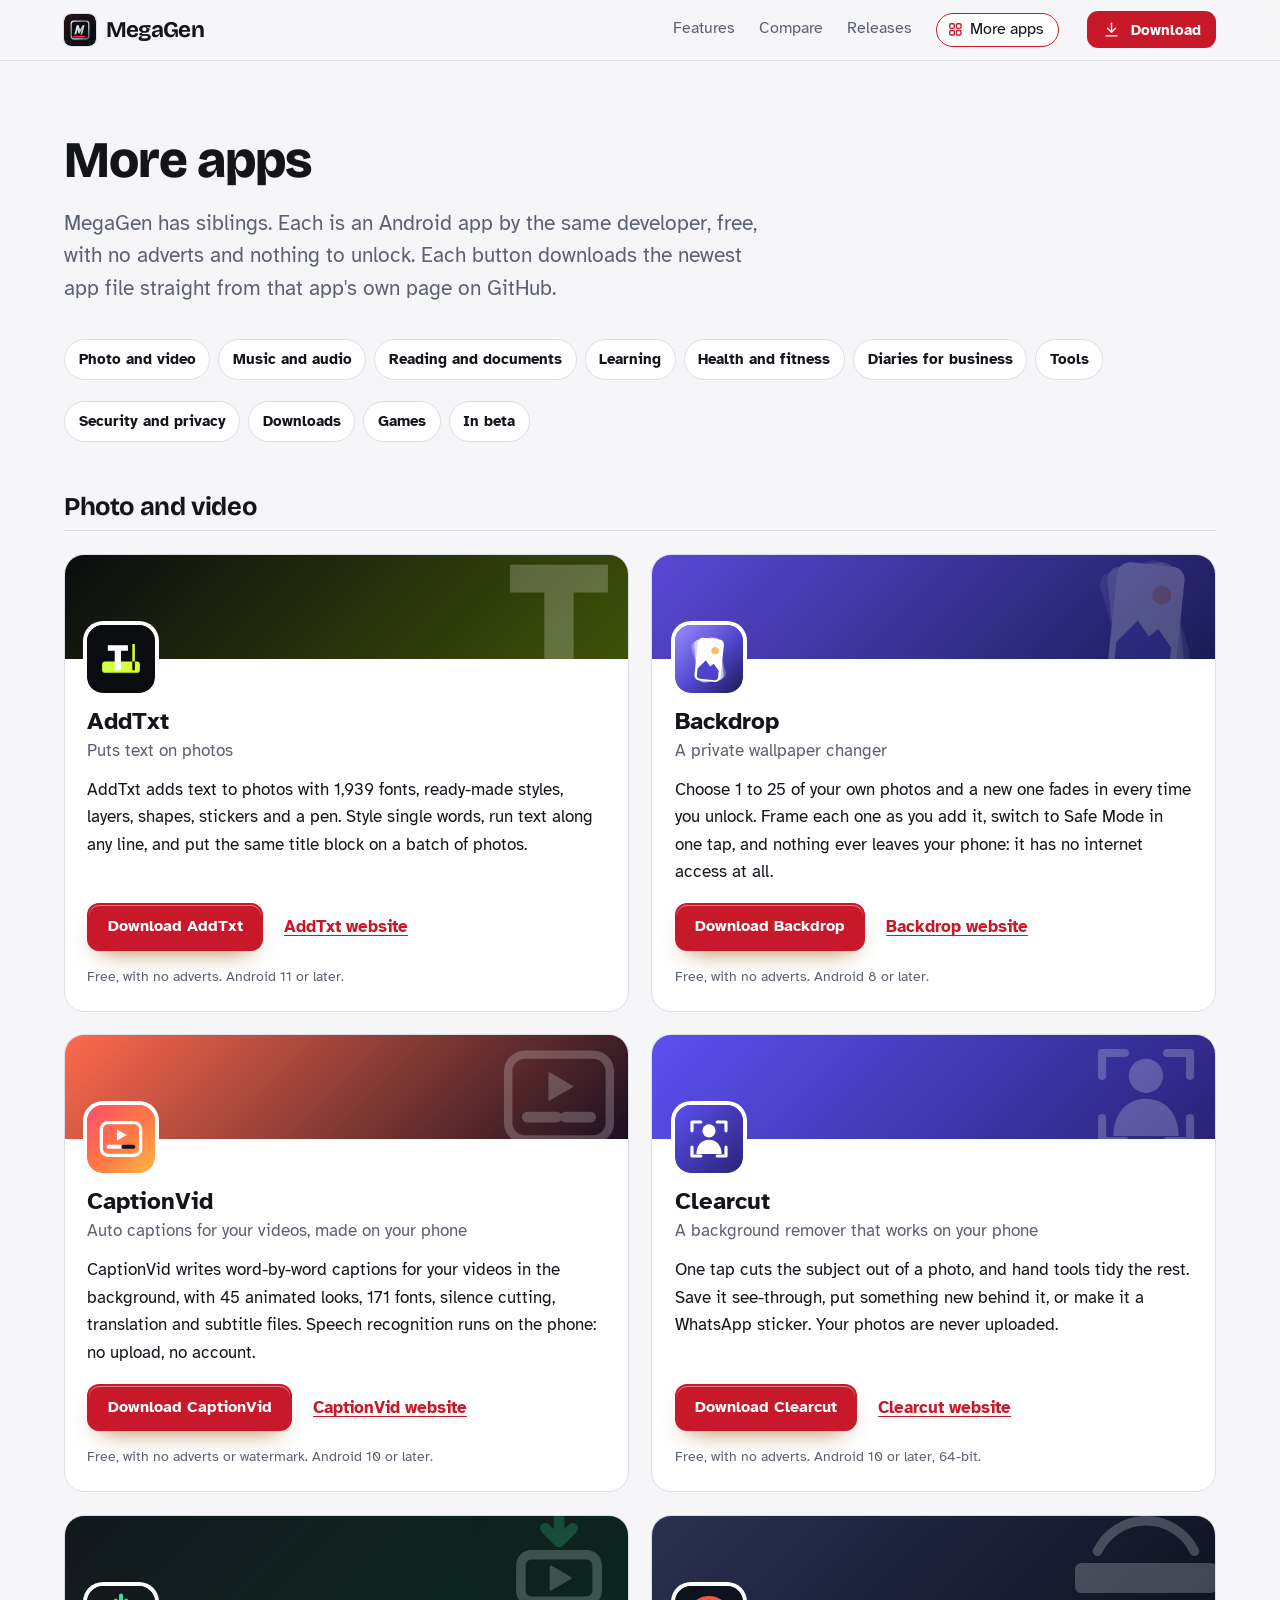
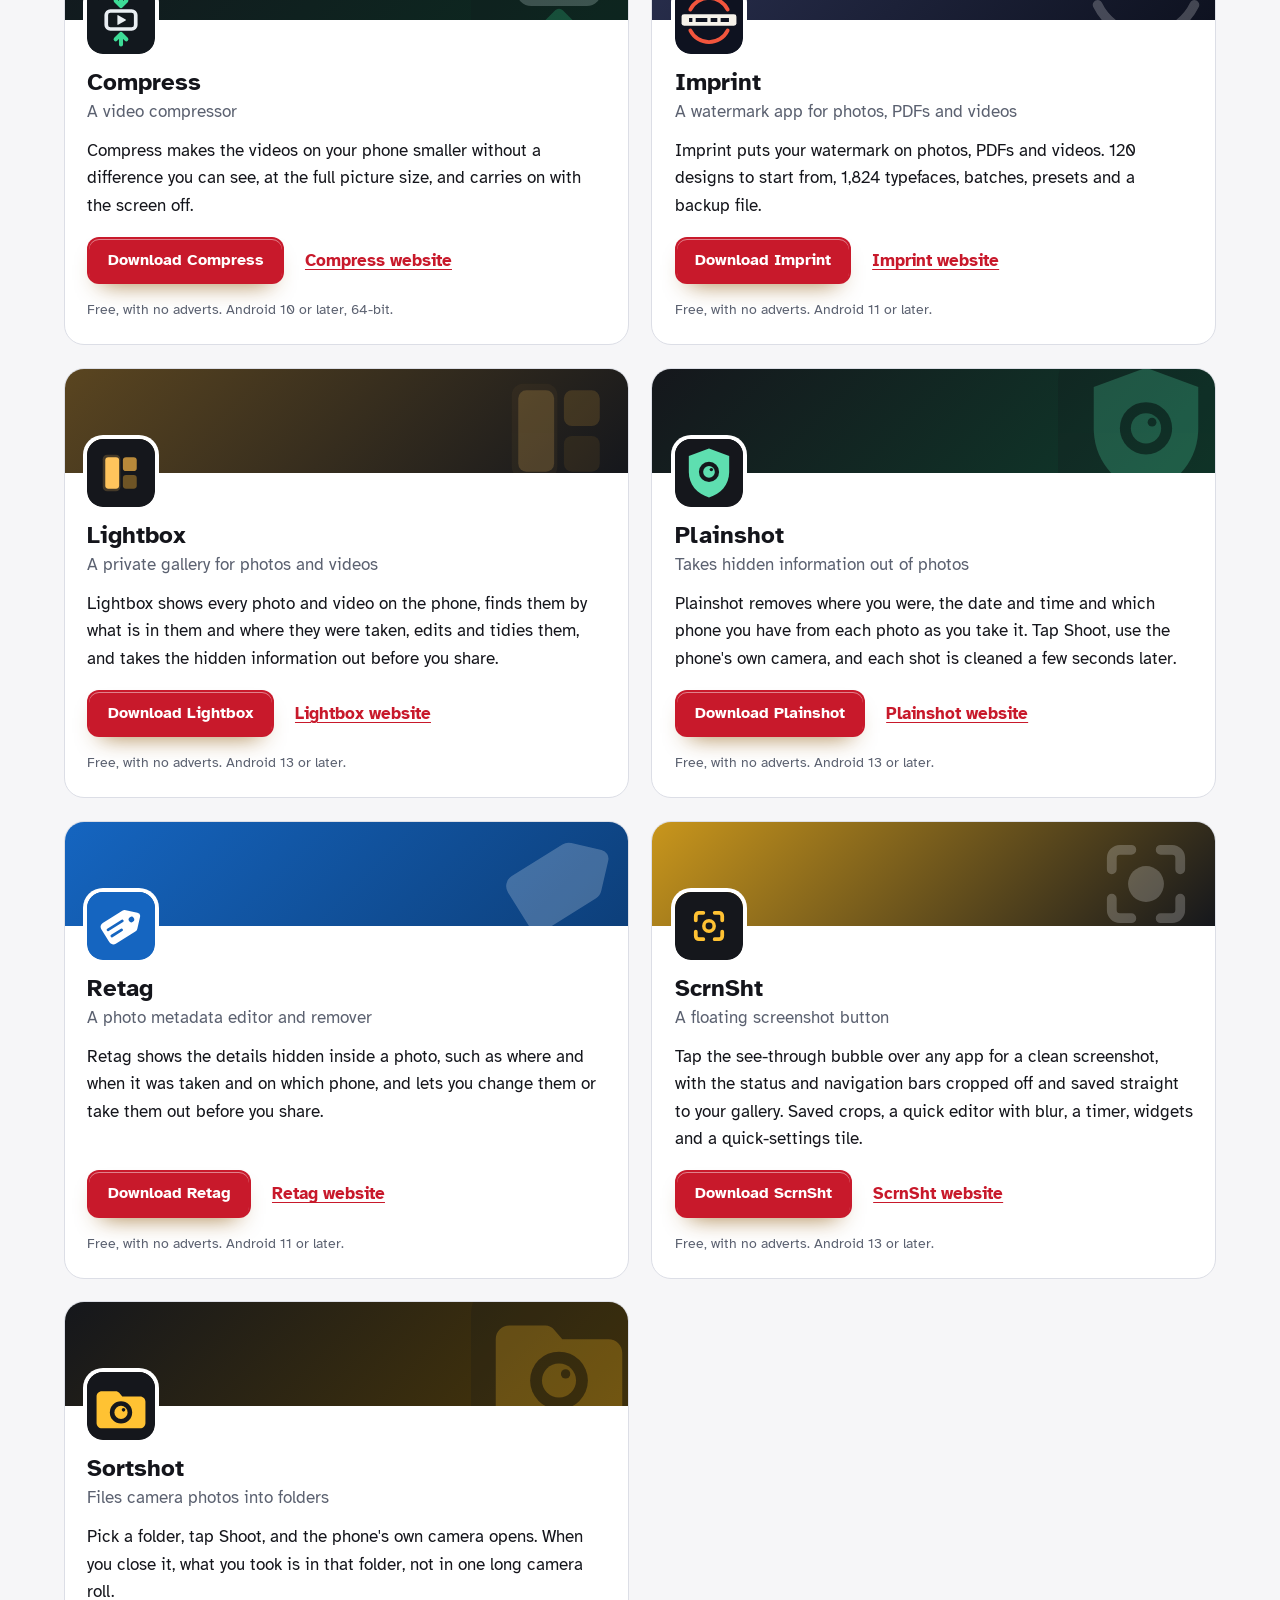
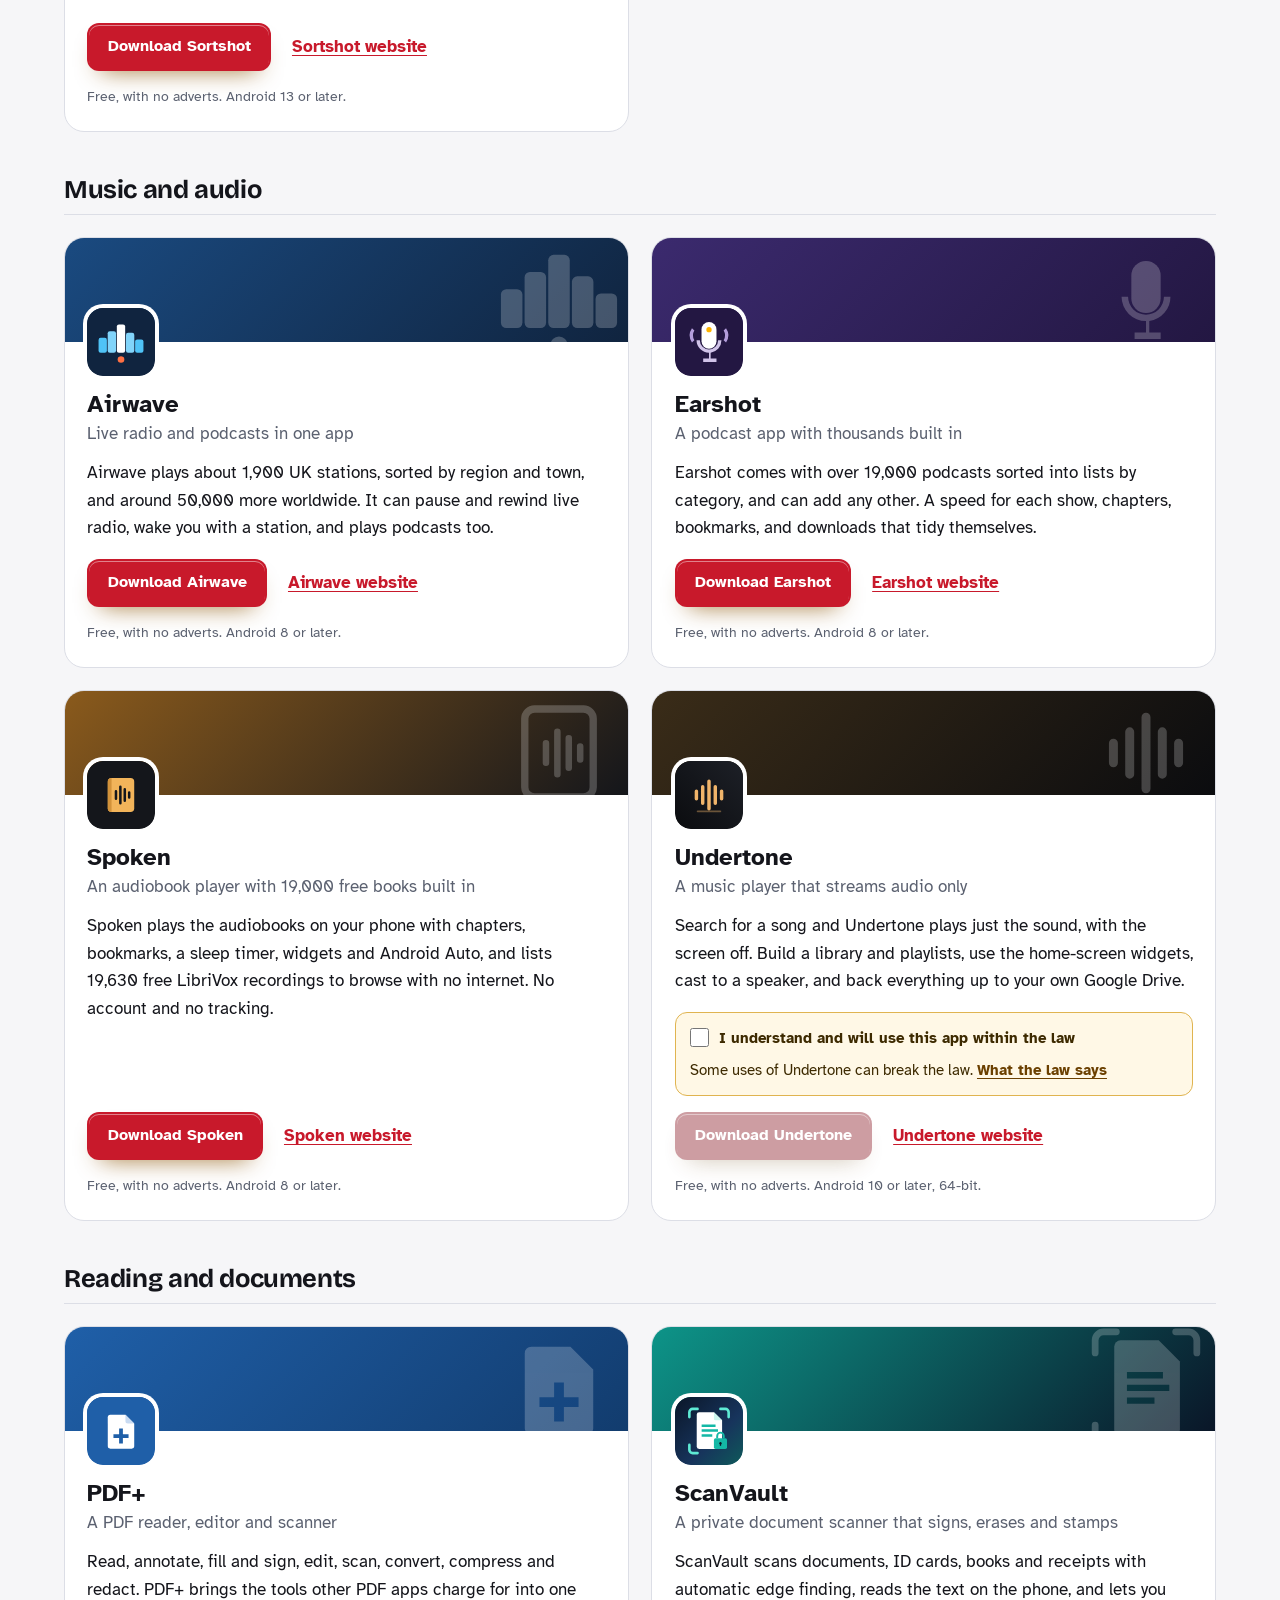
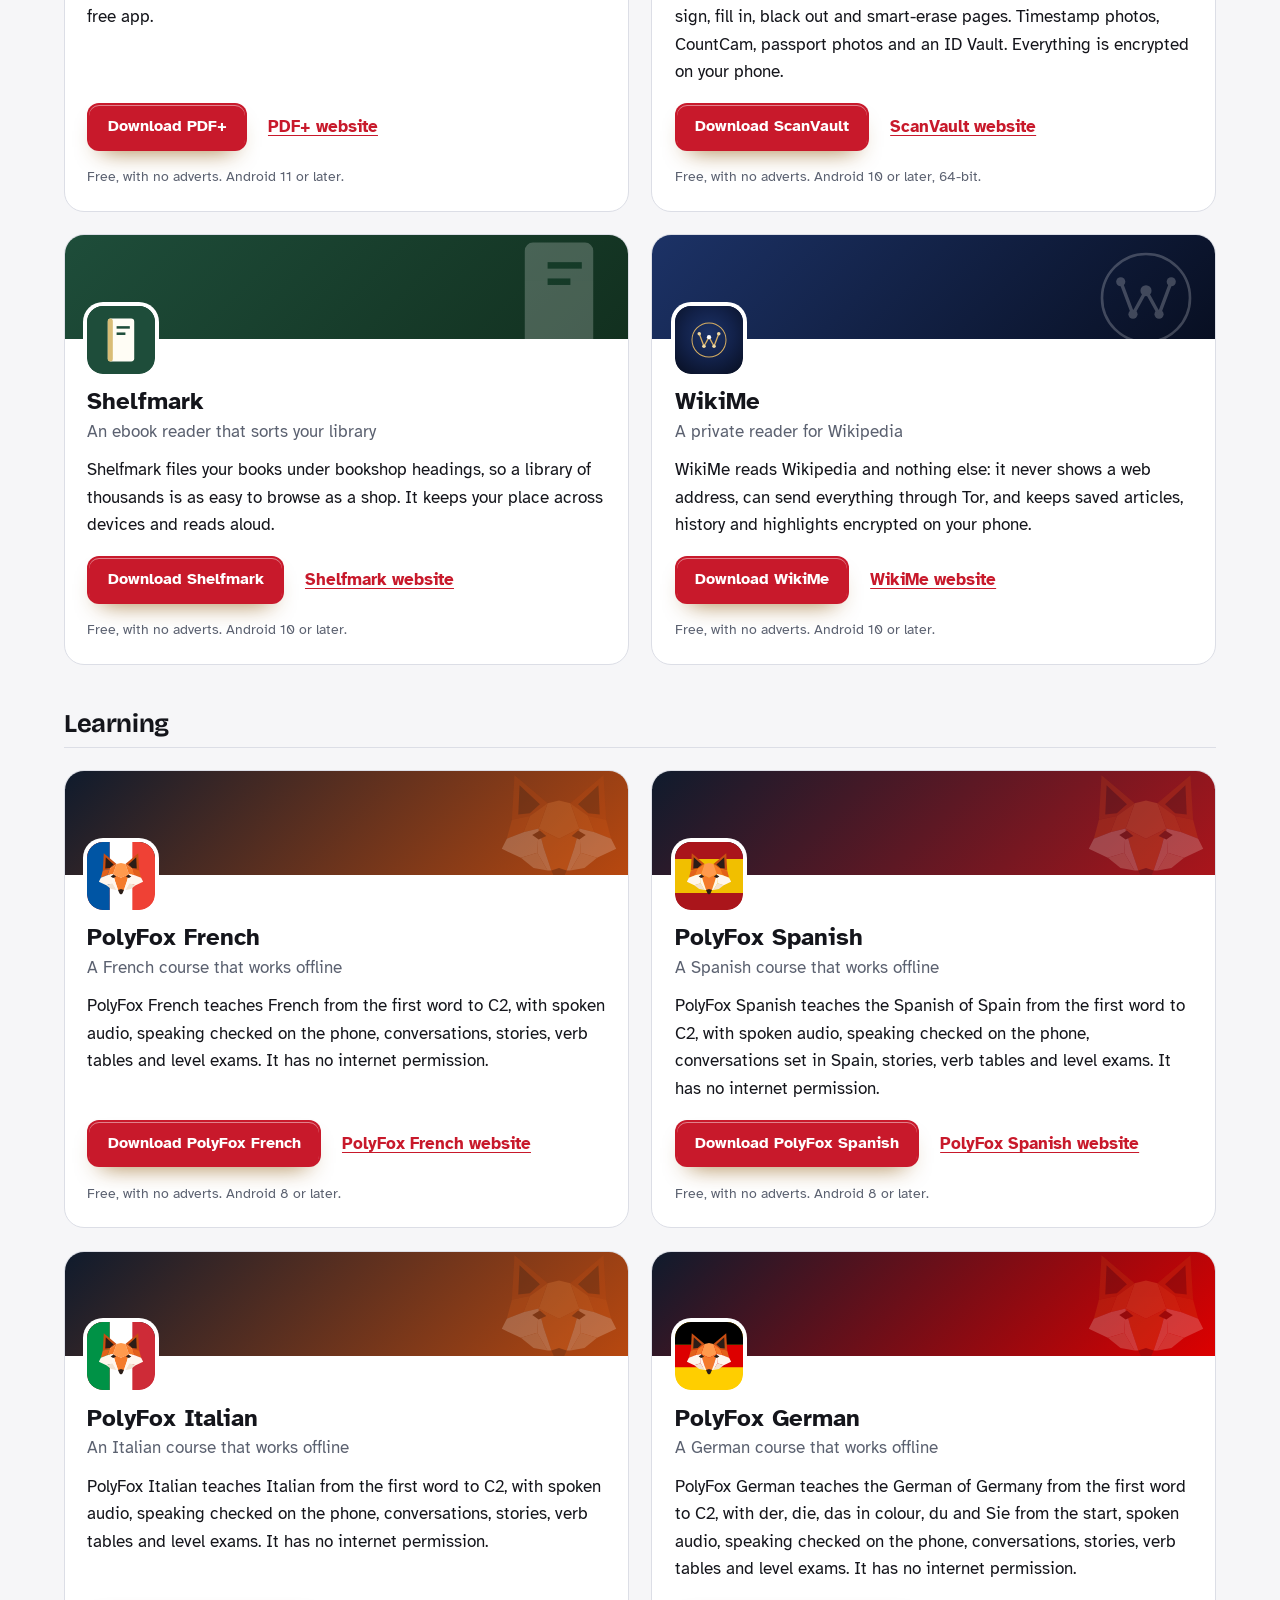
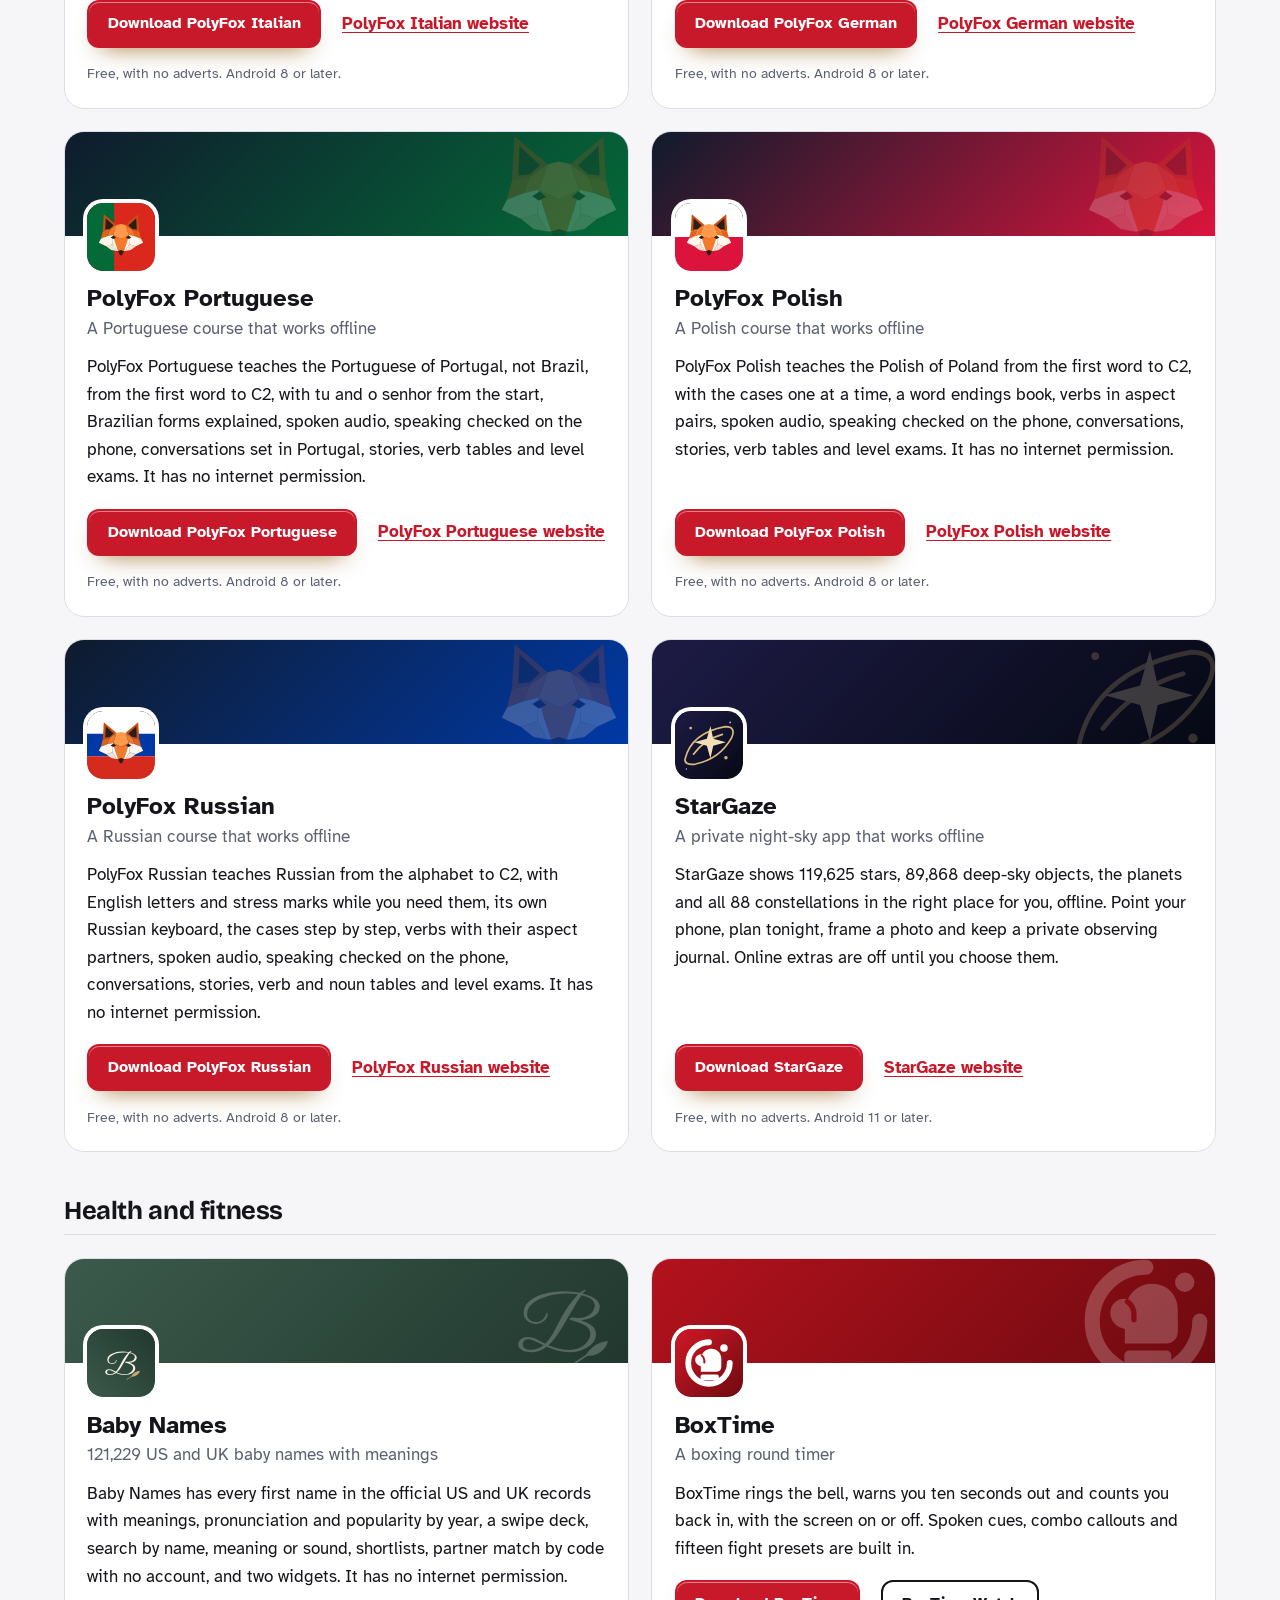
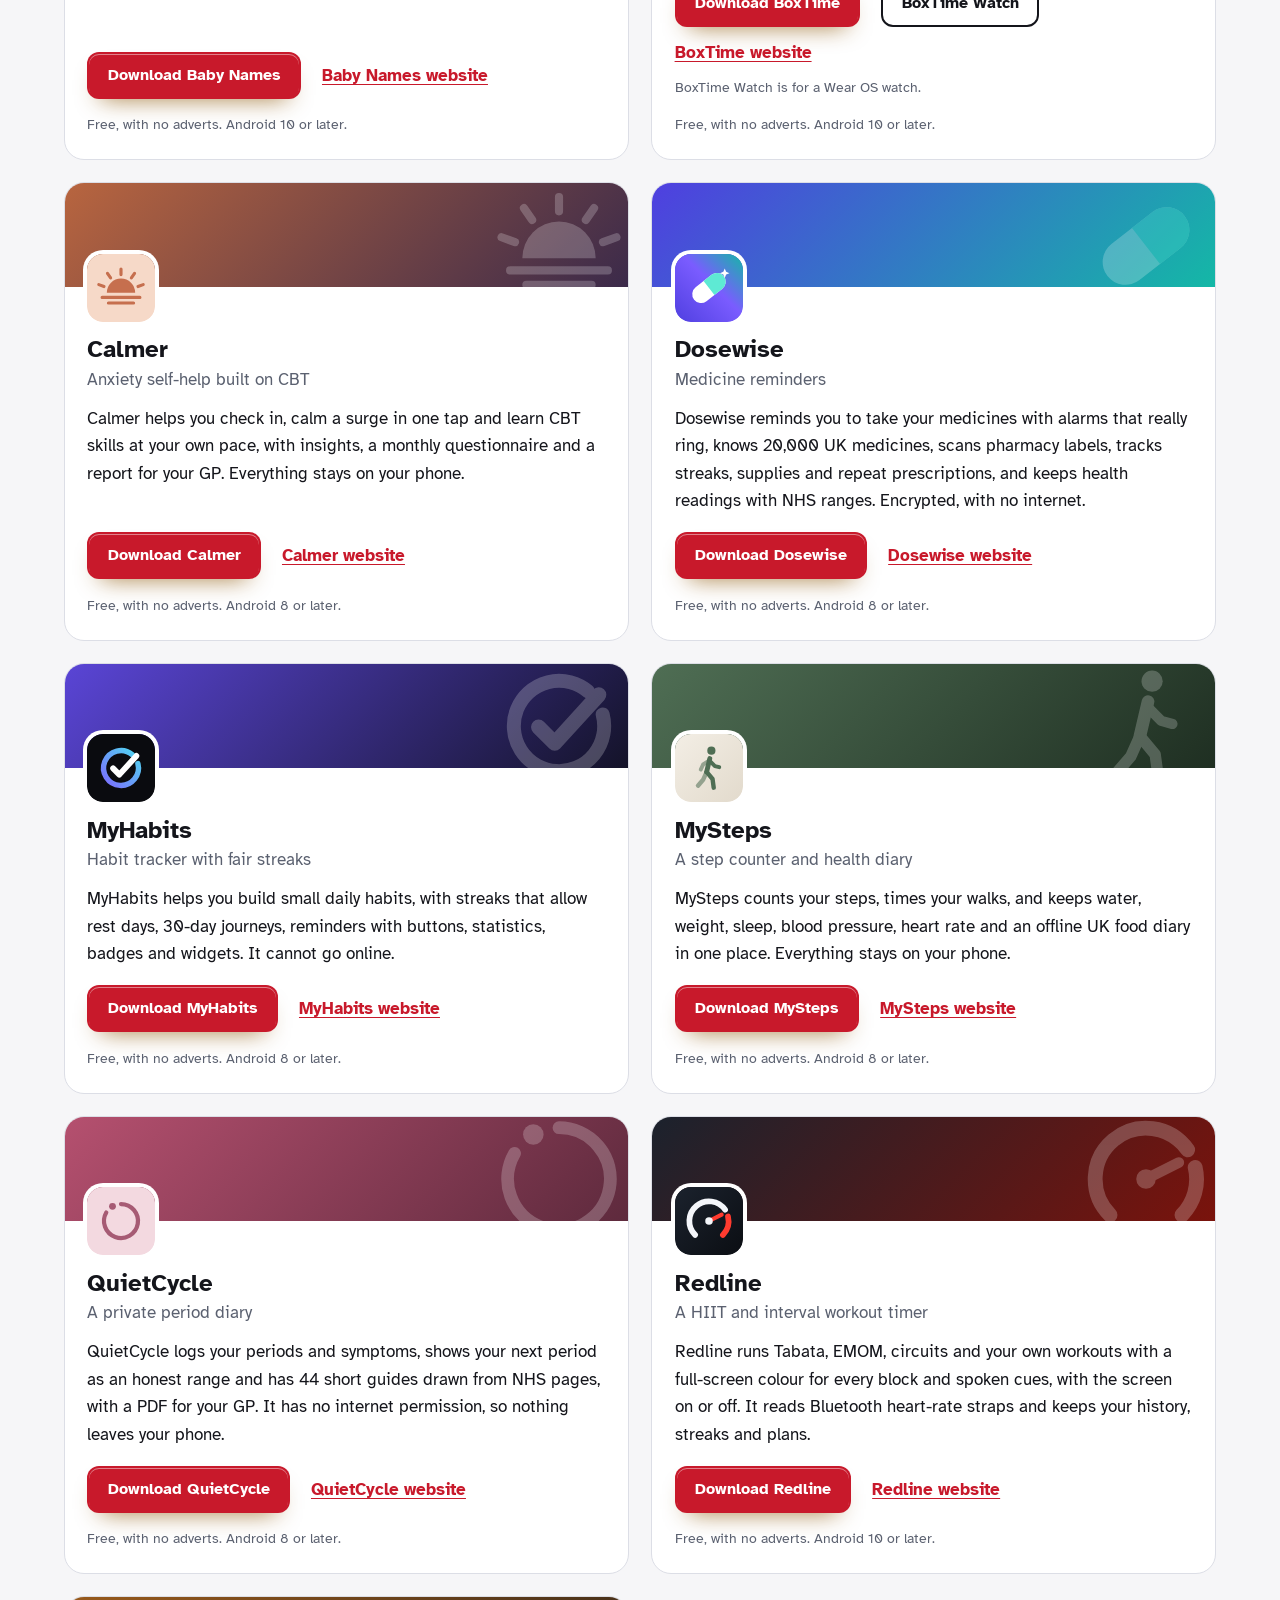
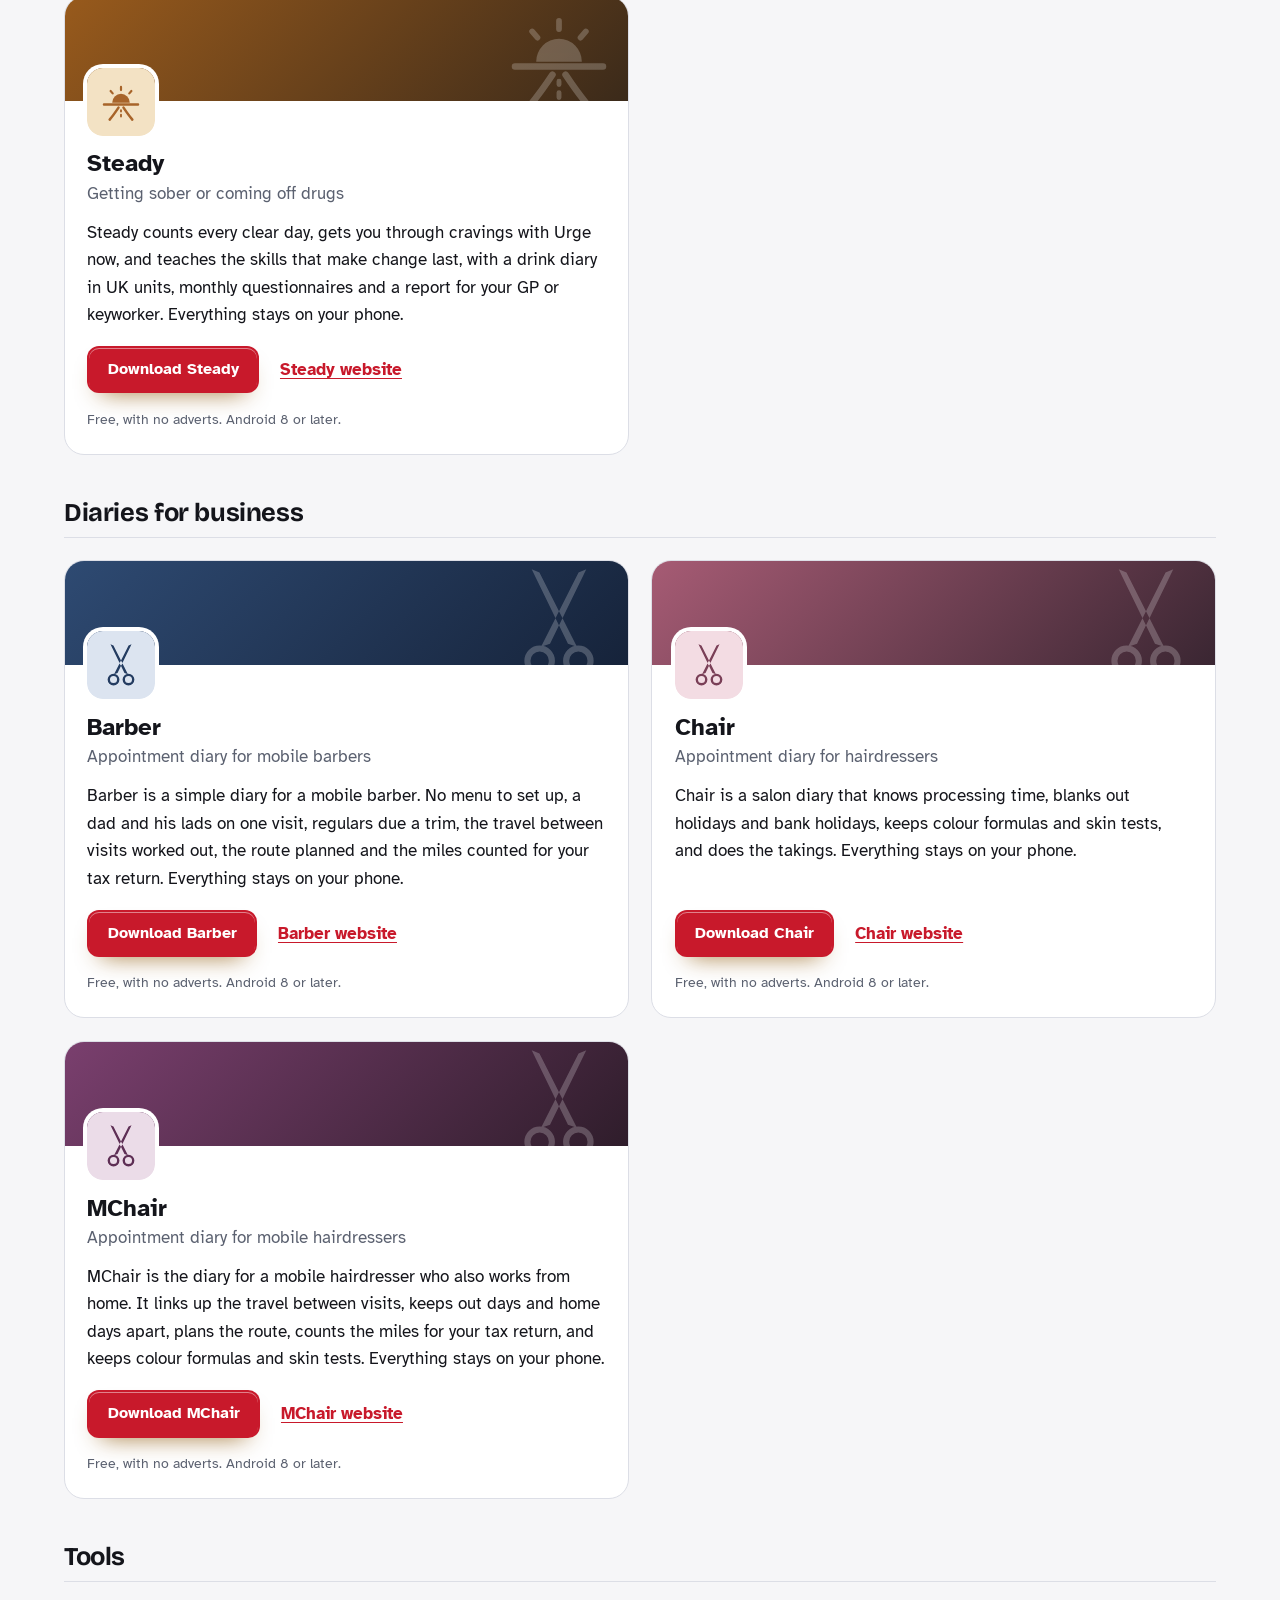
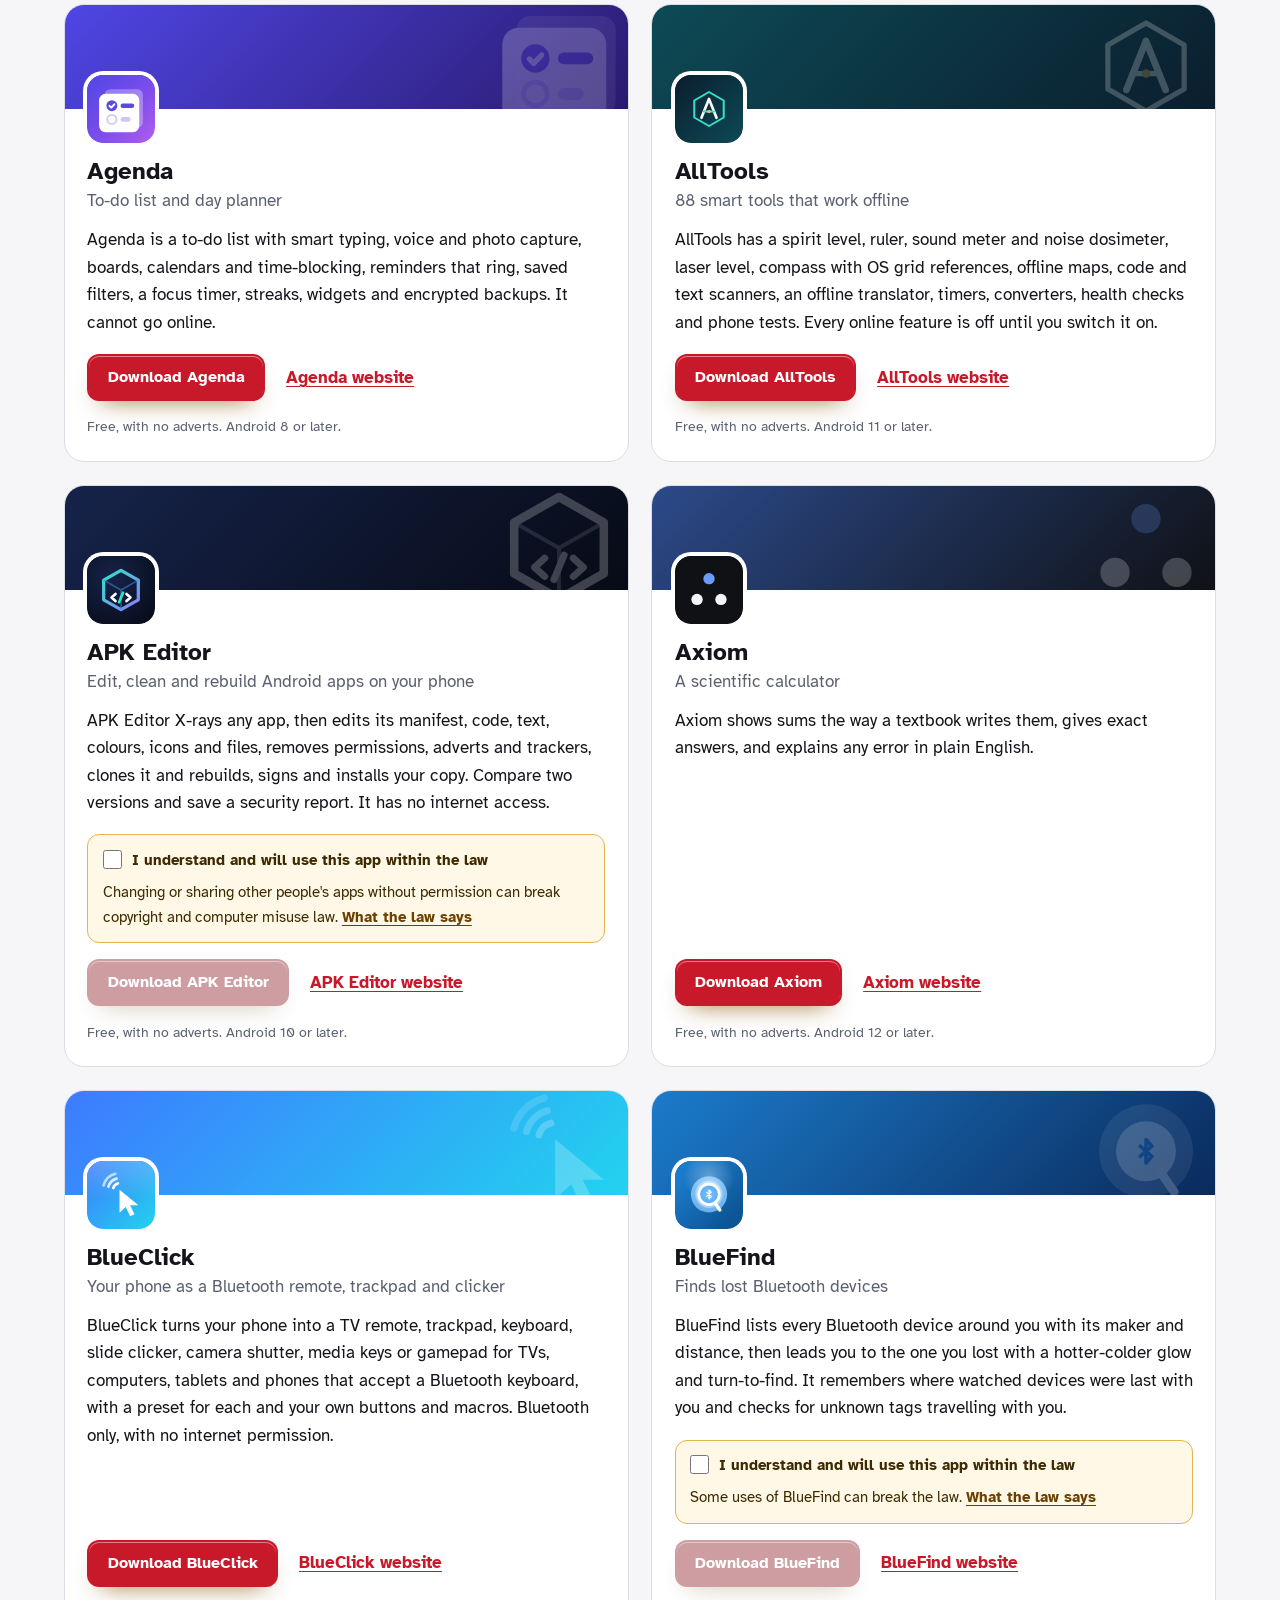
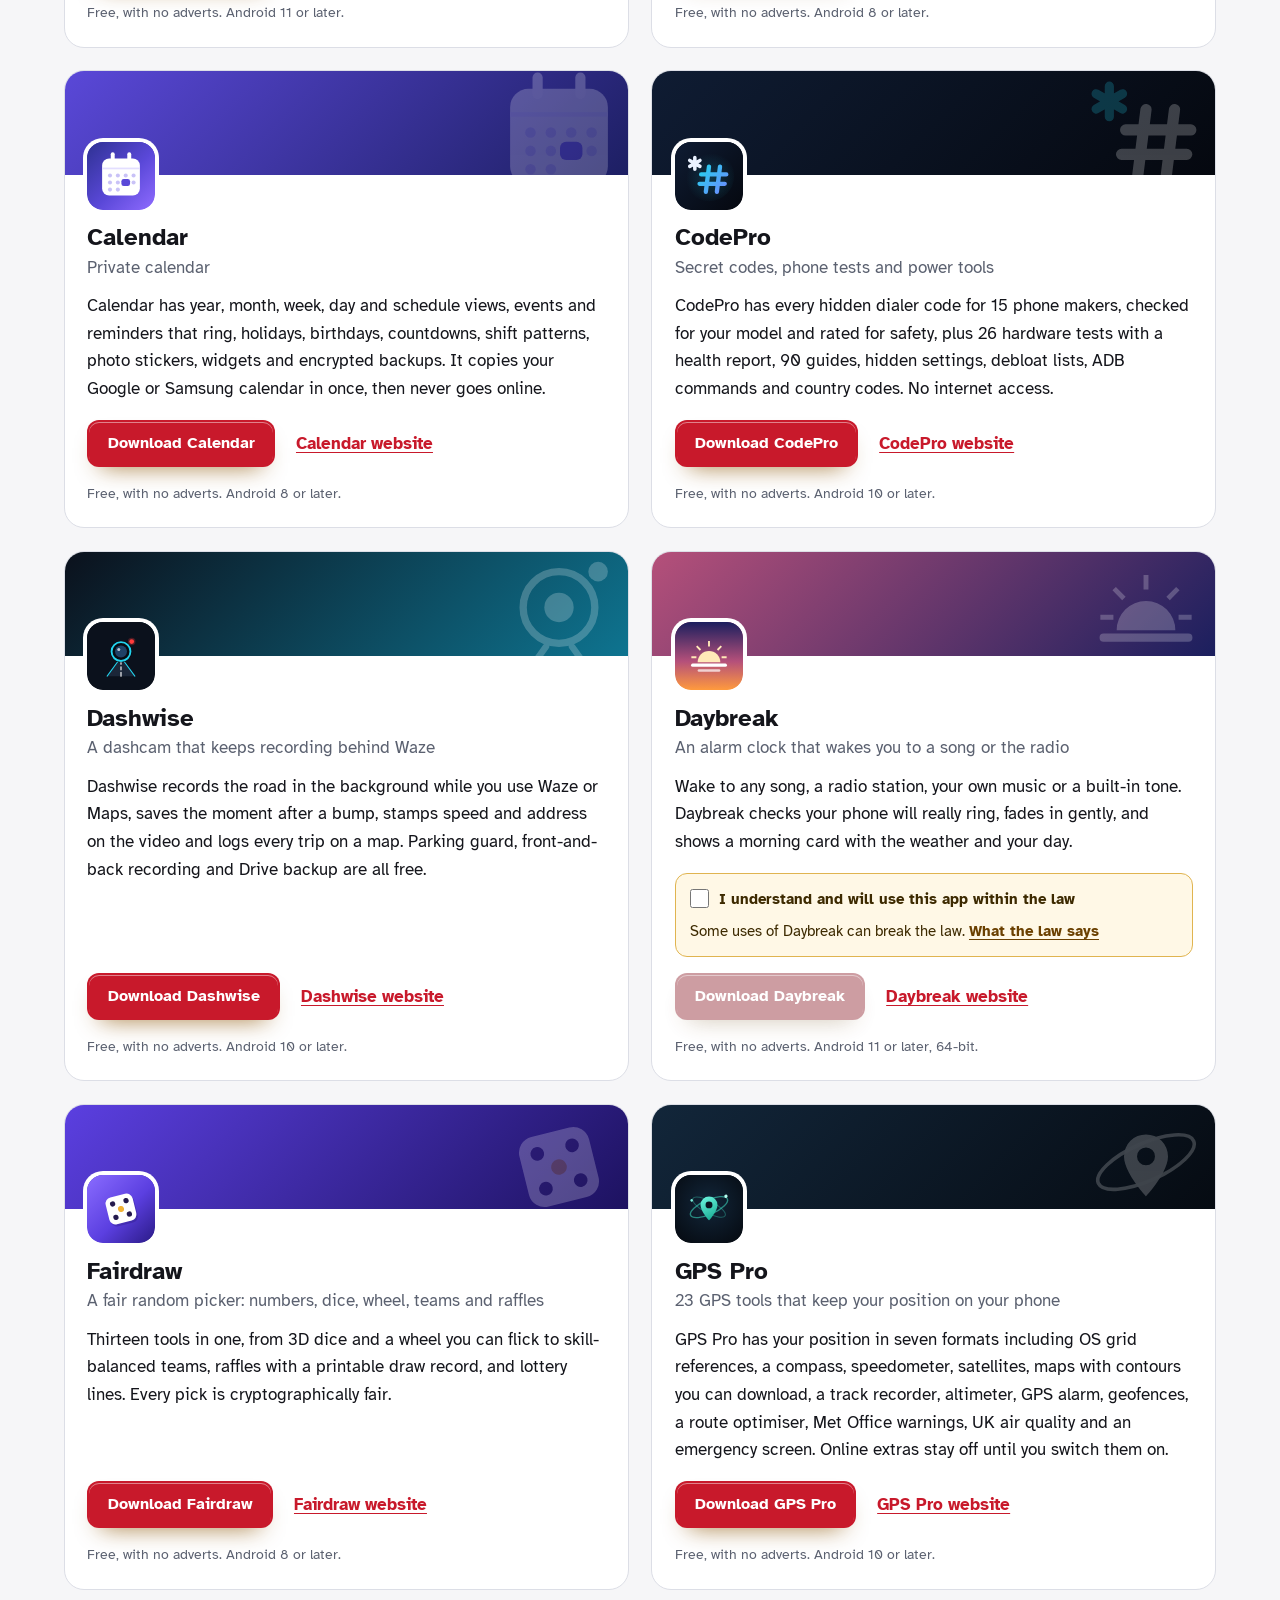
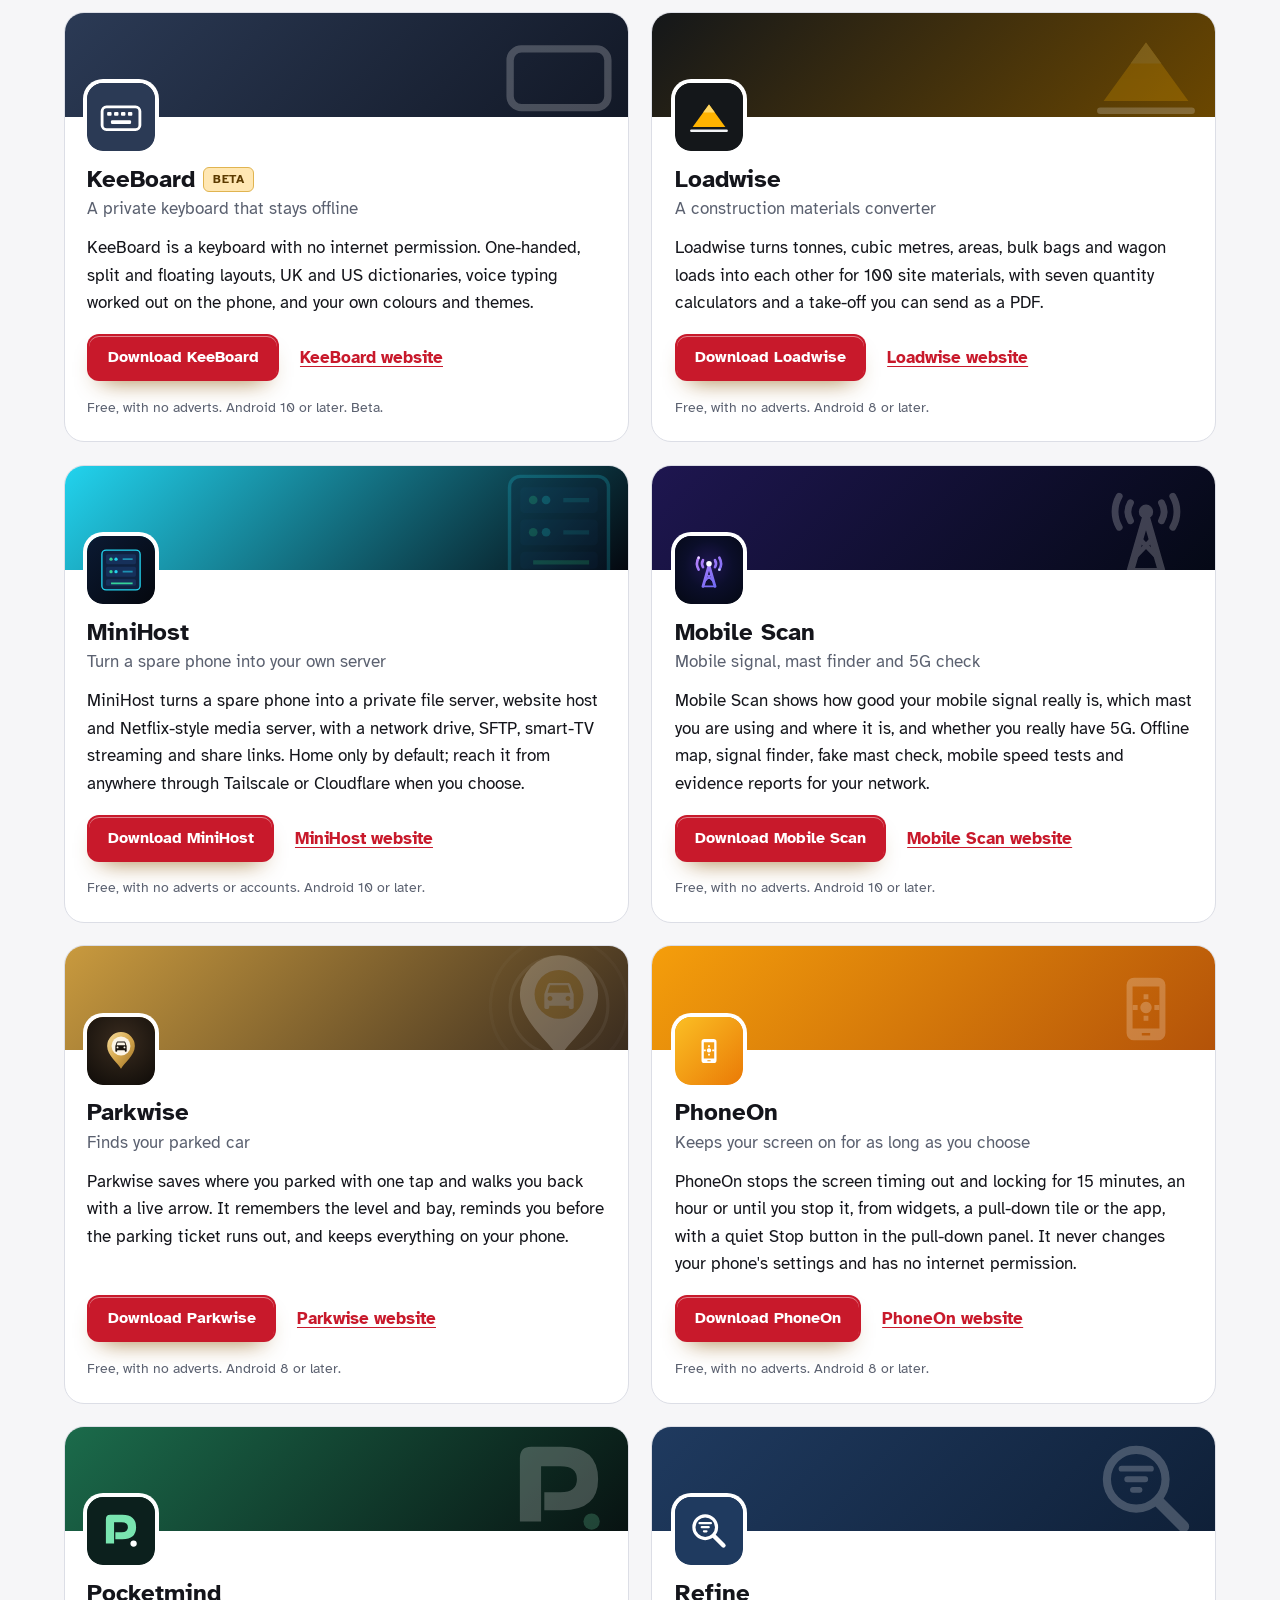
==== commit 03b2faa0: "More apps: add BlueClick" ====
--- a/more-apps.html
+++ b/more-apps.html
@@ -4,7 +4,7 @@
 <meta charset="utf-8">
 <meta name="viewport" content="width=device-width, initial-scale=1">
 <title>More free Android apps from the maker of MegaGen</title>
-<meta name="description" content="All 99 free Android apps from the maker of MegaGen, in one list by category, each with its download and a link to its website.">
+<meta name="description" content="All 100 free Android apps from the maker of MegaGen, in one list by category, each with its download and a link to its website.">
 <meta name="author" content="Jonathan Jackson">
 <link rel="canonical" href="https://customgpter.github.io/megagen/more-apps.html">
 <meta name="theme-color" content="#f6f6f8" media="(prefers-color-scheme: light)">
@@ -12,7 +12,7 @@
 <meta property="og:type" content="website">
 <meta property="og:site_name" content="MegaGen">
 <meta property="og:title" content="More free Android apps from the maker of MegaGen">
-<meta property="og:description" content="All 99 free Android apps from the maker of MegaGen, in one list by category, each with its download and a link to its website.">
+<meta property="og:description" content="All 100 free Android apps from the maker of MegaGen, in one list by category, each with its download and a link to its website.">
 <meta property="og:url" content="https://customgpter.github.io/megagen/more-apps.html">
 <meta property="og:image" content="https://customgpter.github.io/megagen/assets/og.png">
 <meta property="og:image:width" content="1200">
@@ -26,7 +26,7 @@
 <link rel="preload" href="./assets/fonts/atkinson-hyperlegible-latin-400-normal.woff2" as="font" type="font/woff2" crossorigin>
 <link rel="stylesheet" href="./assets/site.css?v=1">
 <link rel="stylesheet" href="./assets/house.css?v=1">
-<script type="application/ld+json">{"@context":"https://schema.org","@type":"ItemList","name":"Apps from the maker of MegaGen","url":"https://customgpter.github.io/megagen/more-apps.html","itemListElement":[{"@type":"ListItem","position":1,"name":"AddTxt","url":"https://customgpter.github.io/addtxt/"},{"@type":"ListItem","position":2,"name":"Backdrop","url":"https://customgpter.github.io/backdrop/"},{"@type":"ListItem","position":3,"name":"CaptionVid","url":"https://customgpter.github.io/captionvid/"},{"@type":"ListItem","position":4,"name":"Clearcut","url":"https://customgpter.github.io/clearcut/"},{"@type":"ListItem","position":5,"name":"Compress","url":"https://customgpter.github.io/compress/"},{"@type":"ListItem","position":6,"name":"Imprint","url":"https://customgpter.github.io/imprint/"},{"@type":"ListItem","position":7,"name":"Lightbox","url":"https://customgpter.github.io/lightbox/"},{"@type":"ListItem","position":8,"name":"Plainshot","url":"https://customgpter.github.io/plainshot/"},{"@type":"ListItem","position":9,"name":"Retag","url":"https://customgpter.github.io/retag/"},{"@type":"ListItem","position":10,"name":"ScrnSht","url":"https://customgpter.github.io/scrnsht/"},{"@type":"ListItem","position":11,"name":"Sortshot","url":"https://customgpter.github.io/sortshot/"},{"@type":"ListItem","position":12,"name":"Airwave","url":"https://customgpter.github.io/airwave/"},{"@type":"ListItem","position":13,"name":"Earshot","url":"https://customgpter.github.io/earshot/"},{"@type":"ListItem","position":14,"name":"Spoken","url":"https://customgpter.github.io/spoken/"},{"@type":"ListItem","position":15,"name":"Undertone","url":"https://customgpter.github.io/undertone/"},{"@type":"ListItem","position":16,"name":"PDF+","url":"https://customgpter.github.io/pdfplus/"},{"@type":"ListItem","position":17,"name":"ScanVault","url":"https://customgpter.github.io/scanvault/"},{"@type":"ListItem","position":18,"name":"Shelfmark","url":"https://customgpter.github.io/shelfmark/"},{"@type":"ListItem","position":19,"name":"WikiMe","url":"https://customgpter.github.io/wikime/"},{"@type":"ListItem","position":20,"name":"PolyFox French","url":"https://customgpter.github.io/polyfox/"},{"@type":"ListItem","position":21,"name":"PolyFox Spanish","url":"https://customgpter.github.io/polyfox-spanish/"},{"@type":"ListItem","position":22,"name":"PolyFox Italian","url":"https://customgpter.github.io/polyfox-italian/"},{"@type":"ListItem","position":23,"name":"PolyFox German","url":"https://customgpter.github.io/polyfox-german/"},{"@type":"ListItem","position":24,"name":"PolyFox Portuguese","url":"https://customgpter.github.io/polyfox-portuguese/"},{"@type":"ListItem","position":25,"name":"PolyFox Polish","url":"https://customgpter.github.io/polyfox-polish/"},{"@type":"ListItem","position":26,"name":"PolyFox Russian","url":"https://customgpter.github.io/polyfox-russian/"},{"@type":"ListItem","position":27,"name":"StarGaze","url":"https://customgpter.github.io/stargaze/"},{"@type":"ListItem","position":28,"name":"Baby Names","url":"https://customgpter.github.io/babynames/"},{"@type":"ListItem","position":29,"name":"BoxTime","url":"https://customgpter.github.io/boxtime/"},{"@type":"ListItem","position":30,"name":"Calmer","url":"https://customgpter.github.io/calmer/"},{"@type":"ListItem","position":31,"name":"Dosewise","url":"https://customgpter.github.io/dosewise/"},{"@type":"ListItem","position":32,"name":"MyHabits","url":"https://customgpter.github.io/myhabits/"},{"@type":"ListItem","position":33,"name":"MySteps","url":"https://customgpter.github.io/mysteps/"},{"@type":"ListItem","position":34,"name":"QuietCycle","url":"https://customgpter.github.io/quietcycle/"},{"@type":"ListItem","position":35,"name":"Redline","url":"https://customgpter.github.io/redline/"},{"@type":"ListItem","position":36,"name":"Steady","url":"https://customgpter.github.io/steady/"},{"@type":"ListItem","position":37,"name":"Barber","url":"https://customgpter.github.io/barber/"},{"@type":"ListItem","position":38,"name":"Chair","url":"https://customgpter.github.io/chair/"},{"@type":"ListItem","position":39,"name":"MChair","url":"https://customgpter.github.io/mchair/"},{"@type":"ListItem","position":40,"name":"Agenda","url":"https://customgpter.github.io/agenda/"},{"@type":"ListItem","position":41,"name":"AllTools","url":"https://customgpter.github.io/alltools/"},{"@type":"ListItem","position":42,"name":"APK Editor","url":"https://customgpter.github.io/apkeditor/"},{"@type":"ListItem","position":43,"name":"Axiom","url":"https://customgpter.github.io/axiom/"},{"@type":"ListItem","position":44,"name":"BlueFind","url":"https://customgpter.github.io/bluefind/"},{"@type":"ListItem","position":45,"name":"Calendar","url":"https://customgpter.github.io/calendar/"},{"@type":"ListItem","position":46,"name":"CodePro","url":"https://customgpter.github.io/codepro/"},{"@type":"ListItem","position":47,"name":"Dashwise","url":"https://customgpter.github.io/dashwise/"},{"@type":"ListItem","position":48,"name":"Daybreak","url":"https://customgpter.github.io/daybreak/"},{"@type":"ListItem","position":49,"name":"Fairdraw","url":"https://customgpter.github.io/fairdraw/"},{"@type":"ListItem","position":50,"name":"GPS Pro","url":"https://customgpter.github.io/gpspro/"},{"@type":"ListItem","position":51,"name":"KeeBoard","url":"https://customgpter.github.io/keeboard/"},{"@type":"ListItem","position":52,"name":"Loadwise","url":"https://customgpter.github.io/loadwise/"},{"@type":"ListItem","position":53,"name":"MiniHost","url":"https://customgpter.github.io/minihost/"},{"@type":"ListItem","position":54,"name":"Mobile Scan","url":"https://customgpter.github.io/mobilescan/"},{"@type":"ListItem","position":55,"name":"Parkwise","url":"https://customgpter.github.io/parkwise/"},{"@type":"ListItem","position":56,"name":"PhoneOn","url":"https://customgpter.github.io/phoneon/"},{"@type":"ListItem","position":57,"name":"Pocketmind","url":"https://customgpter.github.io/pocketmind/"},{"@type":"ListItem","position":58,"name":"Refine","url":"https://customgpter.github.io/refine/"},{"@type":"ListItem","position":59,"name":"Shiftwise","url":"https://customgpter.github.io/shiftwise/"},{"@type":"ListItem","position":60,"name":"SimpleCalc","url":"https://customgpter.github.io/simplecalc/"},{"@type":"ListItem","position":61,"name":"Skyline","url":"https://customgpter.github.io/skyline/"},{"@type":"ListItem","position":62,"name":"Slipway","url":"https://customgpter.github.io/slipway/"},{"@type":"ListItem","position":63,"name":"Tagger","url":"https://customgpter.github.io/tagger/"},{"@type":"ListItem","position":64,"name":"TotalClean","url":"https://customgpter.github.io/totalclean/"},{"@type":"ListItem","position":65,"name":"TVLink","url":"https://customgpter.github.io/tvlink/"},{"@type":"ListItem","position":66,"name":"Unbox","url":"https://customgpter.github.io/unbox/"},{"@type":"ListItem","position":67,"name":"WhatsKeep","url":"https://customgpter.github.io/whatskeep/"},{"@type":"ListItem","position":68,"name":"WiFi Scan","url":"https://customgpter.github.io/wifiscan/"},{"@type":"ListItem","position":69,"name":"Auditly","url":"https://customgpter.github.io/auditly/"},{"@type":"ListItem","position":70,"name":"Backchannel","url":"https://customgpter.github.io/backchannel/"},{"@type":"ListItem","position":71,"name":"ENotes","url":"https://customgpter.github.io/enotes/"},{"@type":"ListItem","position":72,"name":"FindMe","url":"https://customgpter.github.io/findme/"},{"@type":"ListItem","position":73,"name":"iLock","url":"https://customgpter.github.io/ilock/"},{"@type":"ListItem","position":74,"name":"ImSafe","url":"https://customgpter.github.io/imsafe/"},{"@type":"ListItem","position":75,"name":"IShred","url":"https://customgpter.github.io/ishred/"},{"@type":"ListItem","position":76,"name":"LockBox","url":"https://customgpter.github.io/lockbox/"},{"@type":"ListItem","position":77,"name":"PassVault","url":"https://customgpter.github.io/passvault/"},{"@type":"ListItem","position":78,"name":"SpyFind","url":"https://customgpter.github.io/spyfind/"},{"@type":"ListItem","position":79,"name":"TextWipe","url":"https://customgpter.github.io/textwipe/"},{"@type":"ListItem","position":80,"name":"Tracewire","url":"https://customgpter.github.io/tracewire/"},{"@type":"ListItem","position":81,"name":"Vigil","url":"https://customgpter.github.io/vigil/"},{"@type":"ListItem","position":82,"name":"Grab","url":"https://customgpter.github.io/grab/"},{"@type":"ListItem","position":83,"name":"Swarm","url":"https://customgpter.github.io/swarm/"},{"@type":"ListItem","position":84,"name":"Plane Games","url":"https://customgpter.github.io/plane-games/"},{"@type":"ListItem","position":85,"name":"Ninefold","url":"https://customgpter.github.io/ninefold/"},{"@type":"ListItem","position":86,"name":"Cubewise","url":"https://customgpter.github.io/cubewise/"},{"@type":"ListItem","position":87,"name":"Tilewise","url":"https://customgpter.github.io/tilewise/"},{"@type":"ListItem","position":88,"name":"Letterwise","url":"https://customgpter.github.io/letterwise/"},{"@type":"ListItem","position":89,"name":"Kingside","url":"https://customgpter.github.io/kingside/"},{"@type":"ListItem","position":90,"name":"Deckhand","url":"https://customgpter.github.io/deckhand/"},{"@type":"ListItem","position":91,"name":"SNESForge","url":"https://customgpter.github.io/snesforge/"},{"@type":"ListItem","position":92,"name":"Fame Boy","url":"https://customgpter.github.io/fameboy/"},{"@type":"ListItem","position":93,"name":"PSPPro","url":"https://customgpter.github.io/psppro/"},{"@type":"ListItem","position":94,"name":"MegaGen","url":"https://customgpter.github.io/megagen/"},{"@type":"ListItem","position":95,"name":"QVR","url":"https://customgpter.github.io/qvr/"},{"@type":"ListItem","position":96,"name":"QVR Watch","url":"https://customgpter.github.io/qvr-watch/"},{"@type":"ListItem","position":97,"name":"QVRLite","url":"https://customgpter.github.io/qvrlite/"},{"@type":"ListItem","position":98,"name":"Onionz","url":"https://customgpter.github.io/onionz/"},{"@type":"ListItem","position":99,"name":"OnionzWeb","url":"https://customgpter.github.io/onionzweb/"}]}</script>
+<script type="application/ld+json">{"@context":"https://schema.org","@type":"ItemList","name":"Apps from the maker of MegaGen","url":"https://customgpter.github.io/megagen/more-apps.html","itemListElement":[{"@type":"ListItem","position":1,"name":"AddTxt","url":"https://customgpter.github.io/addtxt/"},{"@type":"ListItem","position":2,"name":"Backdrop","url":"https://customgpter.github.io/backdrop/"},{"@type":"ListItem","position":3,"name":"CaptionVid","url":"https://customgpter.github.io/captionvid/"},{"@type":"ListItem","position":4,"name":"Clearcut","url":"https://customgpter.github.io/clearcut/"},{"@type":"ListItem","position":5,"name":"Compress","url":"https://customgpter.github.io/compress/"},{"@type":"ListItem","position":6,"name":"Imprint","url":"https://customgpter.github.io/imprint/"},{"@type":"ListItem","position":7,"name":"Lightbox","url":"https://customgpter.github.io/lightbox/"},{"@type":"ListItem","position":8,"name":"Plainshot","url":"https://customgpter.github.io/plainshot/"},{"@type":"ListItem","position":9,"name":"Retag","url":"https://customgpter.github.io/retag/"},{"@type":"ListItem","position":10,"name":"ScrnSht","url":"https://customgpter.github.io/scrnsht/"},{"@type":"ListItem","position":11,"name":"Sortshot","url":"https://customgpter.github.io/sortshot/"},{"@type":"ListItem","position":12,"name":"Airwave","url":"https://customgpter.github.io/airwave/"},{"@type":"ListItem","position":13,"name":"Earshot","url":"https://customgpter.github.io/earshot/"},{"@type":"ListItem","position":14,"name":"Spoken","url":"https://customgpter.github.io/spoken/"},{"@type":"ListItem","position":15,"name":"Undertone","url":"https://customgpter.github.io/undertone/"},{"@type":"ListItem","position":16,"name":"PDF+","url":"https://customgpter.github.io/pdfplus/"},{"@type":"ListItem","position":17,"name":"ScanVault","url":"https://customgpter.github.io/scanvault/"},{"@type":"ListItem","position":18,"name":"Shelfmark","url":"https://customgpter.github.io/shelfmark/"},{"@type":"ListItem","position":19,"name":"WikiMe","url":"https://customgpter.github.io/wikime/"},{"@type":"ListItem","position":20,"name":"PolyFox French","url":"https://customgpter.github.io/polyfox/"},{"@type":"ListItem","position":21,"name":"PolyFox Spanish","url":"https://customgpter.github.io/polyfox-spanish/"},{"@type":"ListItem","position":22,"name":"PolyFox Italian","url":"https://customgpter.github.io/polyfox-italian/"},{"@type":"ListItem","position":23,"name":"PolyFox German","url":"https://customgpter.github.io/polyfox-german/"},{"@type":"ListItem","position":24,"name":"PolyFox Portuguese","url":"https://customgpter.github.io/polyfox-portuguese/"},{"@type":"ListItem","position":25,"name":"PolyFox Polish","url":"https://customgpter.github.io/polyfox-polish/"},{"@type":"ListItem","position":26,"name":"PolyFox Russian","url":"https://customgpter.github.io/polyfox-russian/"},{"@type":"ListItem","position":27,"name":"StarGaze","url":"https://customgpter.github.io/stargaze/"},{"@type":"ListItem","position":28,"name":"Baby Names","url":"https://customgpter.github.io/babynames/"},{"@type":"ListItem","position":29,"name":"BoxTime","url":"https://customgpter.github.io/boxtime/"},{"@type":"ListItem","position":30,"name":"Calmer","url":"https://customgpter.github.io/calmer/"},{"@type":"ListItem","position":31,"name":"Dosewise","url":"https://customgpter.github.io/dosewise/"},{"@type":"ListItem","position":32,"name":"MyHabits","url":"https://customgpter.github.io/myhabits/"},{"@type":"ListItem","position":33,"name":"MySteps","url":"https://customgpter.github.io/mysteps/"},{"@type":"ListItem","position":34,"name":"QuietCycle","url":"https://customgpter.github.io/quietcycle/"},{"@type":"ListItem","position":35,"name":"Redline","url":"https://customgpter.github.io/redline/"},{"@type":"ListItem","position":36,"name":"Steady","url":"https://customgpter.github.io/steady/"},{"@type":"ListItem","position":37,"name":"Barber","url":"https://customgpter.github.io/barber/"},{"@type":"ListItem","position":38,"name":"Chair","url":"https://customgpter.github.io/chair/"},{"@type":"ListItem","position":39,"name":"MChair","url":"https://customgpter.github.io/mchair/"},{"@type":"ListItem","position":40,"name":"Agenda","url":"https://customgpter.github.io/agenda/"},{"@type":"ListItem","position":41,"name":"AllTools","url":"https://customgpter.github.io/alltools/"},{"@type":"ListItem","position":42,"name":"APK Editor","url":"https://customgpter.github.io/apkeditor/"},{"@type":"ListItem","position":43,"name":"Axiom","url":"https://customgpter.github.io/axiom/"},{"@type":"ListItem","position":44,"name":"BlueClick","url":"https://customgpter.github.io/blueclick/"},{"@type":"ListItem","position":45,"name":"BlueFind","url":"https://customgpter.github.io/bluefind/"},{"@type":"ListItem","position":46,"name":"Calendar","url":"https://customgpter.github.io/calendar/"},{"@type":"ListItem","position":47,"name":"CodePro","url":"https://customgpter.github.io/codepro/"},{"@type":"ListItem","position":48,"name":"Dashwise","url":"https://customgpter.github.io/dashwise/"},{"@type":"ListItem","position":49,"name":"Daybreak","url":"https://customgpter.github.io/daybreak/"},{"@type":"ListItem","position":50,"name":"Fairdraw","url":"https://customgpter.github.io/fairdraw/"},{"@type":"ListItem","position":51,"name":"GPS Pro","url":"https://customgpter.github.io/gpspro/"},{"@type":"ListItem","position":52,"name":"KeeBoard","url":"https://customgpter.github.io/keeboard/"},{"@type":"ListItem","position":53,"name":"Loadwise","url":"https://customgpter.github.io/loadwise/"},{"@type":"ListItem","position":54,"name":"MiniHost","url":"https://customgpter.github.io/minihost/"},{"@type":"ListItem","position":55,"name":"Mobile Scan","url":"https://customgpter.github.io/mobilescan/"},{"@type":"ListItem","position":56,"name":"Parkwise","url":"https://customgpter.github.io/parkwise/"},{"@type":"ListItem","position":57,"name":"PhoneOn","url":"https://customgpter.github.io/phoneon/"},{"@type":"ListItem","position":58,"name":"Pocketmind","url":"https://customgpter.github.io/pocketmind/"},{"@type":"ListItem","position":59,"name":"Refine","url":"https://customgpter.github.io/refine/"},{"@type":"ListItem","position":60,"name":"Shiftwise","url":"https://customgpter.github.io/shiftwise/"},{"@type":"ListItem","position":61,"name":"SimpleCalc","url":"https://customgpter.github.io/simplecalc/"},{"@type":"ListItem","position":62,"name":"Skyline","url":"https://customgpter.github.io/skyline/"},{"@type":"ListItem","position":63,"name":"Slipway","url":"https://customgpter.github.io/slipway/"},{"@type":"ListItem","position":64,"name":"Tagger","url":"https://customgpter.github.io/tagger/"},{"@type":"ListItem","position":65,"name":"TotalClean","url":"https://customgpter.github.io/totalclean/"},{"@type":"ListItem","position":66,"name":"TVLink","url":"https://customgpter.github.io/tvlink/"},{"@type":"ListItem","position":67,"name":"Unbox","url":"https://customgpter.github.io/unbox/"},{"@type":"ListItem","position":68,"name":"WhatsKeep","url":"https://customgpter.github.io/whatskeep/"},{"@type":"ListItem","position":69,"name":"WiFi Scan","url":"https://customgpter.github.io/wifiscan/"},{"@type":"ListItem","position":70,"name":"Auditly","url":"https://customgpter.github.io/auditly/"},{"@type":"ListItem","position":71,"name":"Backchannel","url":"https://customgpter.github.io/backchannel/"},{"@type":"ListItem","position":72,"name":"ENotes","url":"https://customgpter.github.io/enotes/"},{"@type":"ListItem","position":73,"name":"FindMe","url":"https://customgpter.github.io/findme/"},{"@type":"ListItem","position":74,"name":"iLock","url":"https://customgpter.github.io/ilock/"},{"@type":"ListItem","position":75,"name":"ImSafe","url":"https://customgpter.github.io/imsafe/"},{"@type":"ListItem","position":76,"name":"IShred","url":"https://customgpter.github.io/ishred/"},{"@type":"ListItem","position":77,"name":"LockBox","url":"https://customgpter.github.io/lockbox/"},{"@type":"ListItem","position":78,"name":"PassVault","url":"https://customgpter.github.io/passvault/"},{"@type":"ListItem","position":79,"name":"SpyFind","url":"https://customgpter.github.io/spyfind/"},{"@type":"ListItem","position":80,"name":"TextWipe","url":"https://customgpter.github.io/textwipe/"},{"@type":"ListItem","position":81,"name":"Tracewire","url":"https://customgpter.github.io/tracewire/"},{"@type":"ListItem","position":82,"name":"Vigil","url":"https://customgpter.github.io/vigil/"},{"@type":"ListItem","position":83,"name":"Grab","url":"https://customgpter.github.io/grab/"},{"@type":"ListItem","position":84,"name":"Swarm","url":"https://customgpter.github.io/swarm/"},{"@type":"ListItem","position":85,"name":"Plane Games","url":"https://customgpter.github.io/plane-games/"},{"@type":"ListItem","position":86,"name":"Ninefold","url":"https://customgpter.github.io/ninefold/"},{"@type":"ListItem","position":87,"name":"Cubewise","url":"https://customgpter.github.io/cubewise/"},{"@type":"ListItem","position":88,"name":"Tilewise","url":"https://customgpter.github.io/tilewise/"},{"@type":"ListItem","position":89,"name":"Letterwise","url":"https://customgpter.github.io/letterwise/"},{"@type":"ListItem","position":90,"name":"Kingside","url":"https://customgpter.github.io/kingside/"},{"@type":"ListItem","position":91,"name":"Deckhand","url":"https://customgpter.github.io/deckhand/"},{"@type":"ListItem","position":92,"name":"SNESForge","url":"https://customgpter.github.io/snesforge/"},{"@type":"ListItem","position":93,"name":"Fame Boy","url":"https://customgpter.github.io/fameboy/"},{"@type":"ListItem","position":94,"name":"PSPPro","url":"https://customgpter.github.io/psppro/"},{"@type":"ListItem","position":95,"name":"MegaGen","url":"https://customgpter.github.io/megagen/"},{"@type":"ListItem","position":96,"name":"QVR","url":"https://customgpter.github.io/qvr/"},{"@type":"ListItem","position":97,"name":"QVR Watch","url":"https://customgpter.github.io/qvr-watch/"},{"@type":"ListItem","position":98,"name":"QVRLite","url":"https://customgpter.github.io/qvrlite/"},{"@type":"ListItem","position":99,"name":"Onionz","url":"https://customgpter.github.io/onionz/"},{"@type":"ListItem","position":100,"name":"OnionzWeb","url":"https://customgpter.github.io/onionzweb/"}]}</script>
 <link rel="stylesheet" href="./assets/apps-list.css?v=1">
 <script src="./assets/apps-list.js?v=1" defer></script>
 </head>
@@ -94,7 +94,7 @@
 <div class="mapps-group" role="group" aria-labelledby="apps-tools"><h2 class="mapps-cat" id="apps-tools">Tools</h2>
 <ul class="mapps"><li class="mapp" style="--b:#4f46e5;--b2:#2a1a6e"><div class="mapp-cover" aria-hidden="true"><svg viewBox="0 0 108 108"><g transform="translate(54 56) scale(1.45) translate(-52 -56)"><rect x="34" y="33" width="42" height="42" rx="6" fill="#fff" fill-opacity=".3"/><rect x="28" y="38" width="44" height="42" rx="7" fill="#fff" fill-opacity=".95"/><circle cx="42" cy="51" r="6" fill="#5b4bdb"/><path d="M39.4 51.2l1.9 1.9 3.4-3.6" stroke="#fff" stroke-width="2.2" fill="none" stroke-linecap="round" stroke-linejoin="round"/><rect x="51.5" y="48.5" width="15" height="5" rx="2.5" fill="#5b4bdb"/><circle cx="42" cy="66" r="5" fill="none" stroke="#cfc8f7" stroke-width="2"/><rect x="51.5" y="63.5" width="11" height="5" rx="2.5" fill="#cfc8f7"/></g></svg></div><div class="mapp-body"><svg class="mapp-icon" viewBox="0 0 108 108" aria-hidden="true"><defs><linearGradient id="i-agenda-agi" x1="0" y1="0" x2="1" y2="1"><stop offset="0" stop-color="#4f46e5"/><stop offset=".55" stop-color="#7c4deb"/><stop offset="1" stop-color="#b15cf0"/></linearGradient></defs><rect width="108" height="108" rx="24" fill="url(#i-agenda-agi)"/><g transform="translate(54 56) scale(1.45) translate(-52 -56)"><rect x="34" y="33" width="42" height="42" rx="6" fill="#fff" fill-opacity=".3"/><rect x="28" y="38" width="44" height="42" rx="7" fill="#fff"/><circle cx="42" cy="51" r="6" fill="#5b4bdb"/><path d="M39.4 51.2l1.9 1.9 3.4-3.6" stroke="#fff" stroke-width="2.2" fill="none" stroke-linecap="round" stroke-linejoin="round"/><rect x="51.5" y="48.5" width="15" height="5" rx="2.5" fill="#5b4bdb"/><circle cx="42" cy="66" r="5" fill="none" stroke="#cfc8f7" stroke-width="2"/><rect x="51.5" y="63.5" width="11" height="5" rx="2.5" fill="#cfc8f7"/></g></svg><h3>Agenda</h3><p class="mapp-kind">To-do list and day planner</p><p class="mapp-say">Agenda is a to-do list with smart typing, voice and photo capture, boards, calendars and time-blocking, reminders that ring, saved filters, a focus timer, streaks, widgets and encrypted backups. It cannot go online.</p><p class="mapp-go"><a class="button" href="https://github.com/CustomGPTer/agenda/releases/latest/download/Agenda.apk">Download Agenda</a><a class="mapp-site" href="https://customgpter.github.io/agenda/">Agenda website</a></p><p class="mapp-needs">Free, with no adverts. Android 8 or later.</p></div></li>
 <li class="mapp" style="--b:#0d4a55;--b2:#0b1e2e"><div class="mapp-cover" aria-hidden="true"><svg viewBox="0 0 108 108"><path d="M54 27L77.4 40.5L77.4 67.5L54 81L30.6 67.5L30.6 40.5Z" stroke="#fff" stroke-width="3.2" stroke-linejoin="round" fill="none"/><path d="M42 68L54 38L66 68" stroke="#fff" stroke-width="4.2" stroke-linecap="round" stroke-linejoin="round" fill="none"/><path d="M45.5 58L62.5 58" stroke="#fff" stroke-width="3.2" stroke-linecap="round"/><circle cx="54" cy="58" r="2.6" fill="#ffc24b"/></svg></div><div class="mapp-body"><svg class="mapp-icon" viewBox="0 0 108 108" aria-hidden="true"><defs><linearGradient id="i-alltools-atbg" x1="0" y1="0" x2="1" y2="1"><stop offset="0" stop-color="#0b1e2e"/><stop offset="1" stop-color="#0d4a55"/></linearGradient></defs><rect width="108" height="108" rx="24" fill="url(#i-alltools-atbg)"/><path d="M54 27L77.4 40.5L77.4 67.5L54 81L30.6 67.5L30.6 40.5Z" stroke="#35e0c8" stroke-width="3.2" stroke-linejoin="round" fill="none"/><path d="M42 68L54 38L66 68" stroke="#fff" stroke-width="4.2" stroke-linecap="round" stroke-linejoin="round" fill="none"/><path d="M45.5 58L62.5 58" stroke="#35e0c8" stroke-width="3.2" stroke-linecap="round"/><circle cx="54" cy="58" r="2.6" fill="#ffc24b"/></svg><h3>AllTools</h3><p class="mapp-kind">88 smart tools that work offline</p><p class="mapp-say">AllTools has a spirit level, ruler, sound meter and noise dosimeter, laser level, compass with OS grid references, offline maps, code and text scanners, an offline translator, timers, converters, health checks and phone tests. Every online feature is off until you switch it on.</p><p class="mapp-go"><a class="button" href="https://github.com/CustomGPTer/alltools/releases/latest/download/AllTools.apk">Download AllTools</a><a class="mapp-site" href="https://customgpter.github.io/alltools/">AllTools website</a></p><p class="mapp-needs">Free, with no adverts. Android 11 or later.</p></div></li><li class="mapp is-gated" style="--b:#16234a;--b2:#070b16"><div class="mapp-cover" aria-hidden="true"><svg viewBox="0 0 108 108"><g transform="translate(54 54) scale(1.25) translate(-54 -52)"><path d="M54 27L76 39.5L76 64.5L54 77L32 64.5L32 39.5Z" stroke="#fff" stroke-width="4.2" stroke-linejoin="round" fill="none"/><path d="M32 39.5L54 52L76 39.5M54 52L54 77" stroke="#fff" stroke-width="2" stroke-linecap="round" fill="none" opacity=".5"/><path d="M47 57L42 61.5L47 66M61 57L66 61.5L61 66" stroke="#fff" stroke-width="3.4" stroke-linecap="round" stroke-linejoin="round" fill="none"/><path d="M56.5 55.5L51.5 67.5" stroke="#fff" stroke-width="3.4" stroke-linecap="round"/></g></svg></div><div class="mapp-body"><svg class="mapp-icon" viewBox="0 0 108 108" aria-hidden="true"><defs><radialGradient id="i-apkeditor-aebg" cx="40" cy="34" r="96" gradientUnits="userSpaceOnUse"><stop offset="0" stop-color="#16234a"/><stop offset="1" stop-color="#070b16"/></radialGradient><linearGradient id="i-apkeditor-aehx" x1="32" y1="27" x2="76" y2="77" gradientUnits="userSpaceOnUse"><stop offset="0" stop-color="#2ee6c5"/><stop offset="1" stop-color="#8b7cff"/></linearGradient></defs><rect width="108" height="108" rx="24" fill="url(#i-apkeditor-aebg)"/><g transform="translate(54 54) scale(1.25) translate(-54 -52)"><path d="M54 27L76 39.5L76 64.5L54 77L32 64.5L32 39.5Z" stroke="url(#i-apkeditor-aehx)" stroke-width="4.2" stroke-linejoin="round" fill="none"/><path d="M32 39.5L54 52L76 39.5M54 52L54 77" stroke="#3d8fd6" stroke-width="2" stroke-linecap="round" fill="none" opacity=".55"/><path d="M47 57L42 61.5L47 66M61 57L66 61.5L61 66" stroke="#fff" stroke-width="3.4" stroke-linecap="round" stroke-linejoin="round" fill="none"/><path d="M56.5 55.5L51.5 67.5" stroke="#2ee6c5" stroke-width="3.4" stroke-linecap="round"/></g></svg><h3>APK Editor</h3><p class="mapp-kind">Edit, clean and rebuild Android apps on your phone</p><p class="mapp-say">APK Editor X-rays any app, then edits its manifest, code, text, colours, icons and files, removes permissions, adverts and trackers, clones it and rebuilds, signs and installs your copy. Compare two versions and save a security report. It has no internet access.</p><div class="mapp-law" data-gate><label><input type="checkbox"> I understand and will use this app within the law</label><p>Changing or sharing other people's apps without permission can break copyright and computer misuse law. <a href="https://customgpter.github.io/apkeditor/terms.html#law">What the law says</a></p><noscript><p>Turn on JavaScript to download, or use the <a href="https://customgpter.github.io/apkeditor/">APK Editor website</a>.</p></noscript></div><p class="mapp-go"><a class="button" data-href="https://github.com/CustomGPTer/apkeditor/releases/latest/download/APKEditor.apk" aria-disabled="true" role="link" tabindex="-1">Download APK Editor</a><a class="mapp-site" href="https://customgpter.github.io/apkeditor/">APK Editor website</a></p><p class="mapp-needs">Free, with no adverts. Android 10 or later.</p></div></li><li class="mapp" style="--b:#2c4a8a;--b2:#0f1115"><div class="mapp-cover" aria-hidden="true"><svg viewBox="0 0 108 108"><circle cx="54" cy="36" r="9" fill="#6c9bff"/><circle cx="35" cy="69" r="9" fill="#f3f5f8"/><circle cx="73" cy="69" r="9" fill="#f3f5f8"/></svg></div><div class="mapp-body"><svg class="mapp-icon" viewBox="0 0 108 108" aria-hidden="true"><rect width="108" height="108" rx="24" fill="#0f1115"/><circle cx="54" cy="36" r="9" fill="#6c9bff"/><circle cx="35" cy="69" r="9" fill="#f3f5f8"/><circle cx="73" cy="69" r="9" fill="#f3f5f8"/></svg><h3>Axiom</h3><p class="mapp-kind">A scientific calculator</p><p class="mapp-say">Axiom shows sums the way a textbook writes them, gives exact answers, and explains any error in plain English.</p><p class="mapp-go"><a class="button" href="https://github.com/CustomGPTer/axiom/releases/latest/download/Axiom.apk">Download Axiom</a><a class="mapp-site" href="https://customgpter.github.io/axiom/">Axiom website</a></p><p class="mapp-needs">Free, with no adverts. Android 12 or later.</p></div></li>
-<li class="mapp is-gated" style="--b:#1b7bcb;--b2:#0a2a5c"><div class="mapp-cover" aria-hidden="true"><svg viewBox="0 0 108 108"><circle cx="54" cy="52.92" r="28.8" fill="#fff" fill-opacity=".35"/><path d="M63 65.88L71.28 77.76" stroke="#fff" stroke-width="5.4" stroke-linecap="round"/><circle cx="54" cy="52.92" r="18.36" fill="#fff" fill-opacity=".95"/><path d="M50.4 49.75L57.6 56.09L54 60.12L54 45.72L57.6 49.75L50.4 56.09" fill="none" stroke="#1B7BCB" stroke-width="2.2" stroke-linecap="round" stroke-linejoin="round"/></svg></div><div class="mapp-body"><svg class="mapp-icon" viewBox="0 0 108 108" aria-hidden="true"><defs><linearGradient id="i-bluefind-bfa" gradientUnits="userSpaceOnUse" x1="18" y1="18" x2="90" y2="90"><stop offset="0" stop-color="#1B7BCB"/><stop offset="1" stop-color="#0D5596"/></linearGradient><radialGradient id="i-bluefind-bfb" gradientUnits="userSpaceOnUse" cx="54" cy="26" r="40"><stop offset="0" stop-color="#fff" stop-opacity=".33"/><stop offset="1" stop-color="#fff" stop-opacity="0"/></radialGradient><radialGradient id="i-bluefind-bfc" gradientUnits="userSpaceOnUse" cx="54" cy="39.6" r="39.6"><stop offset="0" stop-color="#B7E0FF"/><stop offset=".6" stop-color="#7FC0F5"/><stop offset="1" stop-color="#6AB0EC"/></radialGradient><radialGradient id="i-bluefind-bfd" gradientUnits="userSpaceOnUse" cx="54" cy="52.92" r="14.4"><stop offset="0" stop-color="#79C3FF"/><stop offset="1" stop-color="#5AAEF5"/></radialGradient></defs><rect width="108" height="108" rx="24" fill="url(#i-bluefind-bfa)"/><rect width="108" height="108" rx="24" fill="url(#i-bluefind-bfb)"/><circle cx="54" cy="52.92" r="28.8" fill="url(#i-bluefind-bfc)"/><circle cx="54" cy="52.92" r="21.6" fill="#fff" fill-opacity=".35"/><path d="M63 65.88L71.28 77.76" stroke="#fff" stroke-width="5.4" stroke-linecap="round"/><circle cx="54" cy="52.92" r="18.36" fill="#fff"/><circle cx="54" cy="52.92" r="14.04" fill="url(#i-bluefind-bfd)"/><path d="M50.4 49.75L57.6 56.09L54 60.12L54 45.72L57.6 49.75L50.4 56.09" fill="none" stroke="#fff" stroke-width="1.87" stroke-linecap="round" stroke-linejoin="round"/></svg><h3>BlueFind</h3><p class="mapp-kind">Finds lost Bluetooth devices</p><p class="mapp-say">BlueFind lists every Bluetooth device around you with its maker and distance, then leads you to the one you lost with a hotter-colder glow and turn-to-find. It remembers where watched devices were last with you and checks for unknown tags travelling with you.</p><div class="mapp-law" data-gate><label><input type="checkbox"> I understand and will use this app within the law</label><p>Some uses of BlueFind can break the law. <a href="https://customgpter.github.io/bluefind/terms.html#law">What the law says</a></p><noscript><p>Turn on JavaScript to download, or use the <a href="https://customgpter.github.io/bluefind/">BlueFind website</a>.</p></noscript></div><p class="mapp-go"><a class="button" data-href="https://github.com/CustomGPTer/bluefind/releases/latest/download/BlueFind.apk" aria-disabled="true" role="link" tabindex="-1">Download BlueFind</a><a class="mapp-site" href="https://customgpter.github.io/bluefind/">BlueFind website</a></p><p class="mapp-needs">Free, with no adverts. Android 8 or later.</p></div></li>
+<li class="mapp" style="--b:#3D7BFF;--b2:#22D3EE"><div class="mapp-cover" aria-hidden="true"><svg viewBox="0 0 108 108"><g transform="translate(54 54) scale(1.3) translate(-54 -54)"><path fill="#fff" d="M52.20 47.52L52.20 75.60L59.76 68.76L65.16 79.92L70.56 77.40L65.16 66.60L75.24 66.60Z"/><g fill="none" stroke="#fff" stroke-width="3.31" stroke-linecap="round"><path d="M44.55 45.47A7.92 7.92 0 0 1 50.15 39.87"/><path opacity=".82" d="M38.64 43.89A14.04 14.04 0 0 1 48.57 33.96"/><path opacity=".64" d="M32.73 42.30A20.16 20.16 0 0 1 46.98 28.05"/></g></g></svg></div><div class="mapp-body"><svg class="mapp-icon" viewBox="0 0 108 108" aria-hidden="true"><defs><linearGradient id="i-blueclick-bcbg" x1="0" y1="0" x2="108" y2="108" gradientUnits="userSpaceOnUse"><stop offset="0" stop-color="#3D7BFF"/><stop offset="1" stop-color="#22D3EE"/></linearGradient><linearGradient id="i-blueclick-bcsh" x1="0" y1="0" x2="0" y2="58" gradientUnits="userSpaceOnUse"><stop offset="0" stop-color="#fff" stop-opacity=".19"/><stop offset="1" stop-color="#fff" stop-opacity="0"/></linearGradient></defs><rect width="108" height="108" rx="24" fill="url(#i-blueclick-bcbg)"/><path d="M0 24A24 24 0 0 1 24 0H84A24 24 0 0 1 108 24V58H0Z" fill="url(#i-blueclick-bcsh)"/><g transform="translate(54 54) scale(1.3) translate(-54 -54)"><path fill="#fff" d="M52.20 47.52L52.20 75.60L59.76 68.76L65.16 79.92L70.56 77.40L65.16 66.60L75.24 66.60Z"/><g fill="none" stroke="#fff" stroke-width="3.31" stroke-linecap="round"><path d="M44.55 45.47A7.92 7.92 0 0 1 50.15 39.87"/><path opacity=".82" d="M38.64 43.89A14.04 14.04 0 0 1 48.57 33.96"/><path opacity=".64" d="M32.73 42.30A20.16 20.16 0 0 1 46.98 28.05"/></g></g></svg><h3>BlueClick</h3><p class="mapp-kind">Your phone as a Bluetooth remote, trackpad and clicker</p><p class="mapp-say">BlueClick turns your phone into a TV remote, trackpad, keyboard, slide clicker, camera shutter, media keys or gamepad for TVs, computers, tablets and phones that accept a Bluetooth keyboard, with a preset for each and your own buttons and macros. Bluetooth only, with no internet permission.</p><p class="mapp-go"><a class="button" href="https://github.com/CustomGPTer/blueclick/releases/latest/download/BlueClick.apk">Download BlueClick</a><a class="mapp-site" href="https://customgpter.github.io/blueclick/">BlueClick website</a></p><p class="mapp-needs">Free, with no adverts. Android 11 or later.</p></div></li><li class="mapp is-gated" style="--b:#1b7bcb;--b2:#0a2a5c"><div class="mapp-cover" aria-hidden="true"><svg viewBox="0 0 108 108"><circle cx="54" cy="52.92" r="28.8" fill="#fff" fill-opacity=".35"/><path d="M63 65.88L71.28 77.76" stroke="#fff" stroke-width="5.4" stroke-linecap="round"/><circle cx="54" cy="52.92" r="18.36" fill="#fff" fill-opacity=".95"/><path d="M50.4 49.75L57.6 56.09L54 60.12L54 45.72L57.6 49.75L50.4 56.09" fill="none" stroke="#1B7BCB" stroke-width="2.2" stroke-linecap="round" stroke-linejoin="round"/></svg></div><div class="mapp-body"><svg class="mapp-icon" viewBox="0 0 108 108" aria-hidden="true"><defs><linearGradient id="i-bluefind-bfa" gradientUnits="userSpaceOnUse" x1="18" y1="18" x2="90" y2="90"><stop offset="0" stop-color="#1B7BCB"/><stop offset="1" stop-color="#0D5596"/></linearGradient><radialGradient id="i-bluefind-bfb" gradientUnits="userSpaceOnUse" cx="54" cy="26" r="40"><stop offset="0" stop-color="#fff" stop-opacity=".33"/><stop offset="1" stop-color="#fff" stop-opacity="0"/></radialGradient><radialGradient id="i-bluefind-bfc" gradientUnits="userSpaceOnUse" cx="54" cy="39.6" r="39.6"><stop offset="0" stop-color="#B7E0FF"/><stop offset=".6" stop-color="#7FC0F5"/><stop offset="1" stop-color="#6AB0EC"/></radialGradient><radialGradient id="i-bluefind-bfd" gradientUnits="userSpaceOnUse" cx="54" cy="52.92" r="14.4"><stop offset="0" stop-color="#79C3FF"/><stop offset="1" stop-color="#5AAEF5"/></radialGradient></defs><rect width="108" height="108" rx="24" fill="url(#i-bluefind-bfa)"/><rect width="108" height="108" rx="24" fill="url(#i-bluefind-bfb)"/><circle cx="54" cy="52.92" r="28.8" fill="url(#i-bluefind-bfc)"/><circle cx="54" cy="52.92" r="21.6" fill="#fff" fill-opacity=".35"/><path d="M63 65.88L71.28 77.76" stroke="#fff" stroke-width="5.4" stroke-linecap="round"/><circle cx="54" cy="52.92" r="18.36" fill="#fff"/><circle cx="54" cy="52.92" r="14.04" fill="url(#i-bluefind-bfd)"/><path d="M50.4 49.75L57.6 56.09L54 60.12L54 45.72L57.6 49.75L50.4 56.09" fill="none" stroke="#fff" stroke-width="1.87" stroke-linecap="round" stroke-linejoin="round"/></svg><h3>BlueFind</h3><p class="mapp-kind">Finds lost Bluetooth devices</p><p class="mapp-say">BlueFind lists every Bluetooth device around you with its maker and distance, then leads you to the one you lost with a hotter-colder glow and turn-to-find. It remembers where watched devices were last with you and checks for unknown tags travelling with you.</p><div class="mapp-law" data-gate><label><input type="checkbox"> I understand and will use this app within the law</label><p>Some uses of BlueFind can break the law. <a href="https://customgpter.github.io/bluefind/terms.html#law">What the law says</a></p><noscript><p>Turn on JavaScript to download, or use the <a href="https://customgpter.github.io/bluefind/">BlueFind website</a>.</p></noscript></div><p class="mapp-go"><a class="button" data-href="https://github.com/CustomGPTer/bluefind/releases/latest/download/BlueFind.apk" aria-disabled="true" role="link" tabindex="-1">Download BlueFind</a><a class="mapp-site" href="https://customgpter.github.io/bluefind/">BlueFind website</a></p><p class="mapp-needs">Free, with no adverts. Android 8 or later.</p></div></li>
 <li class="mapp" style="--b:#5a48d8;--b2:#1d1f63"><div class="mapp-cover" aria-hidden="true"><svg viewBox="0 0 108 108"><g transform="translate(54 55) scale(1.25) translate(-54 -55)"><path d="M39,32 h30 a9,9 0 0 1 9,9 v29 a9,9 0 0 1 -9,9 h-30 a9,9 0 0 1 -9,-9 v-29 a9,9 0 0 1 9,-9 z" fill="#fff" fill-opacity=".95"/><rect x="41" y="24" width="5" height="13" rx="2.5" fill="#fff"/><rect x="62" y="24" width="5" height="13" rx="2.5" fill="#fff"/><rect x="30" y="43.5" width="48" height="2.2" fill="#e3deff"/><g fill="#c9c2f7"><circle cx="40" cy="53.5" r="2.6"/><circle cx="50" cy="53.5" r="2.6"/><circle cx="60" cy="53.5" r="2.6"/><circle cx="70" cy="53.5" r="2.6"/><circle cx="40" cy="62.5" r="2.6"/><circle cx="50" cy="62.5" r="2.6"/><circle cx="70" cy="62.5" r="2.6"/><circle cx="40" cy="71.5" r="2.6"/><circle cx="50" cy="71.5" r="2.6"/></g><rect x="54.5" y="58" width="11" height="9" rx="3" fill="#5a48d8"/></g></svg></div><div class="mapp-body"><svg class="mapp-icon" viewBox="0 0 108 108" aria-hidden="true"><defs><linearGradient id="i-calendar-cli" x1="0" y1="0" x2="1" y2="1"><stop offset="0" stop-color="#2e3192"/><stop offset=".55" stop-color="#5a48d8"/><stop offset="1" stop-color="#8f6bff"/></linearGradient></defs><rect width="108" height="108" rx="24" fill="url(#i-calendar-cli)"/><g transform="translate(54 55) scale(1.25) translate(-54 -55)"><path d="M39,32 h30 a9,9 0 0 1 9,9 v29 a9,9 0 0 1 -9,9 h-30 a9,9 0 0 1 -9,-9 v-29 a9,9 0 0 1 9,-9 z" fill="#fff"/><rect x="41" y="24" width="5" height="13" rx="2.5" fill="#fff"/><rect x="62" y="24" width="5" height="13" rx="2.5" fill="#fff"/><rect x="30" y="43.5" width="48" height="2.2" fill="#e3deff"/><g fill="#c9c2f7"><circle cx="40" cy="53.5" r="2.6"/><circle cx="50" cy="53.5" r="2.6"/><circle cx="60" cy="53.5" r="2.6"/><circle cx="70" cy="53.5" r="2.6"/><circle cx="40" cy="62.5" r="2.6"/><circle cx="50" cy="62.5" r="2.6"/><circle cx="70" cy="62.5" r="2.6"/><circle cx="40" cy="71.5" r="2.6"/><circle cx="50" cy="71.5" r="2.6"/></g><rect x="54.5" y="58" width="11" height="9" rx="3" fill="#5a48d8"/></g></svg><h3>Calendar</h3><p class="mapp-kind">Private calendar</p><p class="mapp-say">Calendar has year, month, week, day and schedule views, events and reminders that ring, holidays, birthdays, countdowns, shift patterns, photo stickers, widgets and encrypted backups. It copies your Google or Samsung calendar in once, then never goes online.</p><p class="mapp-go"><a class="button" href="https://github.com/CustomGPTer/calendar/releases/latest/download/Calendar.apk">Download Calendar</a><a class="mapp-site" href="https://customgpter.github.io/calendar/">Calendar website</a></p><p class="mapp-needs">Free, with no adverts. Android 8 or later.</p></div></li>
 <li class="mapp" style="--b:#0f1c33;--b2:#05080f"><div class="mapp-cover" aria-hidden="true"><svg viewBox="0 0 108 108"><g transform="translate(54 54) scale(1.25) translate(-54 -54)"><path d="M54 42L50 74M68 42L64 74M44 52L76 52M42 64L74 64" fill="none" stroke="#fff" stroke-width="5.5" stroke-linecap="round"/><path d="M36 30.5L36 45.5M29.5 34.25L42.5 41.75M29.5 41.75L42.5 34.25" fill="none" stroke="#22D3EE" stroke-width="4.5" stroke-linecap="round"/></g></svg></div><div class="mapp-body"><svg class="mapp-icon" viewBox="0 0 108 108" aria-hidden="true"><defs><linearGradient id="i-codepro-cpbg" x1="0" y1="0" x2="1" y2="1"><stop offset="0" stop-color="#0F1C33"/><stop offset="1" stop-color="#05080F"/></linearGradient><radialGradient id="i-codepro-cpgl" cx="58" cy="58" r="40" gradientUnits="userSpaceOnUse"><stop offset="0" stop-color="#22D3EE" stop-opacity=".2"/><stop offset="1" stop-color="#22D3EE" stop-opacity="0"/></radialGradient><linearGradient id="i-codepro-cphs" x1="42" y1="42" x2="76" y2="74" gradientUnits="userSpaceOnUse"><stop offset="0" stop-color="#22D3EE"/><stop offset="1" stop-color="#6E8BFF"/></linearGradient></defs><rect width="108" height="108" rx="24" fill="url(#i-codepro-cpbg)"/><circle cx="54" cy="54" r="40" fill="url(#i-codepro-cpgl)"/><g transform="translate(54 54) scale(1.25) translate(-54 -54)"><path d="M54 42L50 74M68 42L64 74M44 52L76 52M42 64L74 64" fill="none" stroke="url(#i-codepro-cphs)" stroke-width="5.5" stroke-linecap="round"/><path d="M36 30.5L36 45.5M29.5 34.25L42.5 41.75M29.5 41.75L42.5 34.25" fill="none" stroke="#EAF2FF" stroke-width="4.5" stroke-linecap="round"/></g></svg><h3>CodePro</h3><p class="mapp-kind">Secret codes, phone tests and power tools</p><p class="mapp-say">CodePro has every hidden dialer code for 15 phone makers, checked for your model and rated for safety, plus 26 hardware tests with a health report, 90 guides, hidden settings, debloat lists, ADB commands and country codes. No internet access.</p><p class="mapp-go"><a class="button" href="https://github.com/CustomGPTer/codepro/releases/latest/download/CodePro.apk">Download CodePro</a><a class="mapp-site" href="https://customgpter.github.io/codepro/">CodePro website</a></p><p class="mapp-needs">Free, with no adverts. Android 10 or later.</p></div></li>
 <li class="mapp" style="--b:#0b111c;--b2:#0e7490"><div class="mapp-cover" aria-hidden="true"><svg viewBox="0 0 108 108"><circle cx="54" cy="50" r="22" fill="none" stroke="#fff" stroke-width="4.5"/><circle cx="54" cy="50" r="9" fill="#fff"/><circle cx="78" cy="28" r="6" fill="#fff"/><path d="M36,88l10,-14M72,88l-10,-14" stroke="#fff" stroke-width="4" stroke-linecap="round"/></svg></div><div class="mapp-body"><svg class="mapp-icon" viewBox="0 0 108 108" aria-hidden="true"><rect width="108" height="108" rx="24" fill="#0B111C"/><path d="M51,60L57,60L76,86L32,86Z" fill="#1B2638"/><path d="M51,60L32,86M57,60L76,86" stroke="#22D3EE" stroke-width="1.6" stroke-linecap="round" fill="none"/><path d="M54,64v3M54,71v5M54,80v6" stroke="#fff" stroke-width="1.8" stroke-linecap="round"/><circle cx="54" cy="47" r="17" fill="#070B12"/><circle cx="54" cy="47" r="15" fill="none" stroke="#22D3EE" stroke-width="3"/><circle cx="54" cy="47" r="9.5" fill="#1F4166"/><circle cx="50.5" cy="43.5" r="2.4" fill="#fff" fill-opacity=".7"/><circle cx="71" cy="31" r="6" fill="#FF3B3B" fill-opacity=".25"/><circle cx="71" cy="31" r="3.8" fill="#FF3B3B"/></svg><h3>Dashwise</h3><p class="mapp-kind">A dashcam that keeps recording behind Waze</p><p class="mapp-say">Dashwise records the road in the background while you use Waze or Maps, saves the moment after a bump, stamps speed and address on the video and logs every trip on a map. Parking guard, front-and-back recording and Drive backup are all free.</p><p class="mapp-go"><a class="button" href="https://github.com/CustomGPTer/dashwise/releases/latest/download/Dashwise.apk">Download Dashwise</a><a class="mapp-site" href="https://customgpter.github.io/dashwise/">Dashwise website</a></p><p class="mapp-needs">Free, with no adverts. Android 10 or later.</p></div></li>
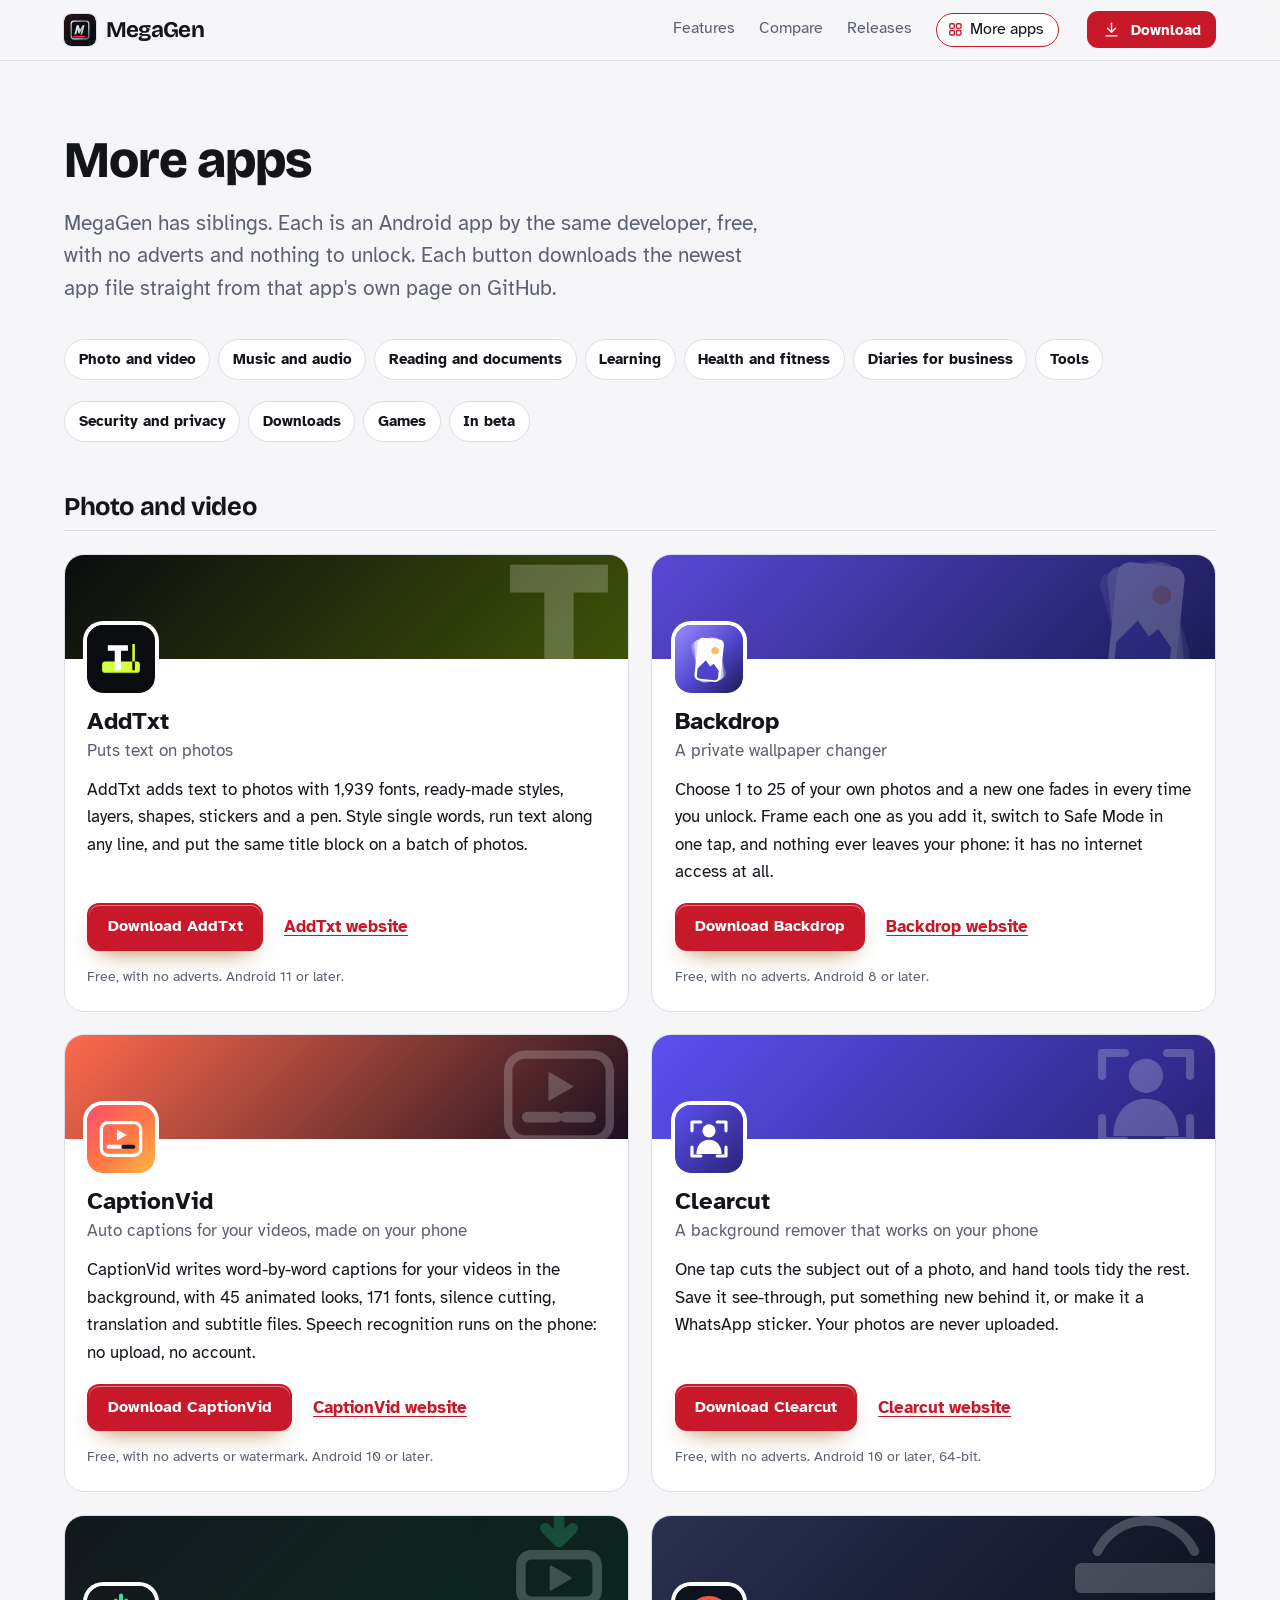
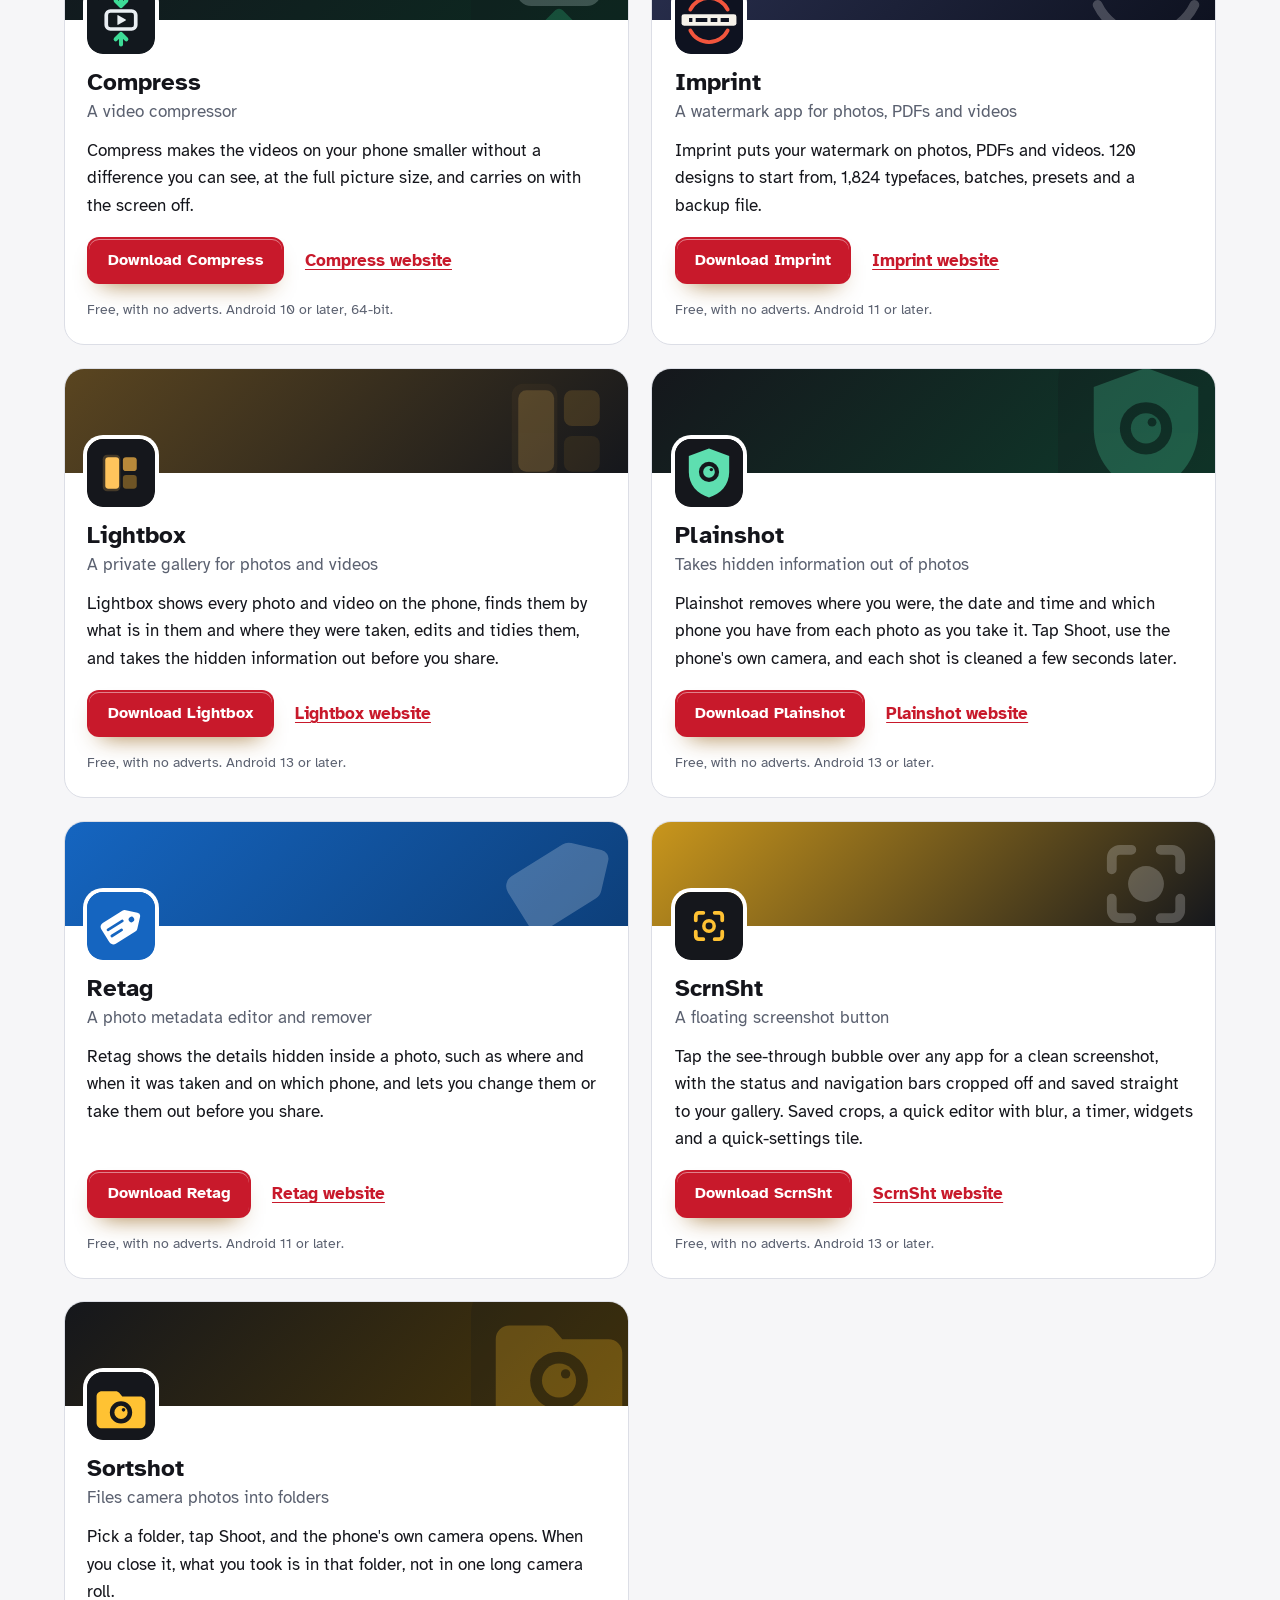
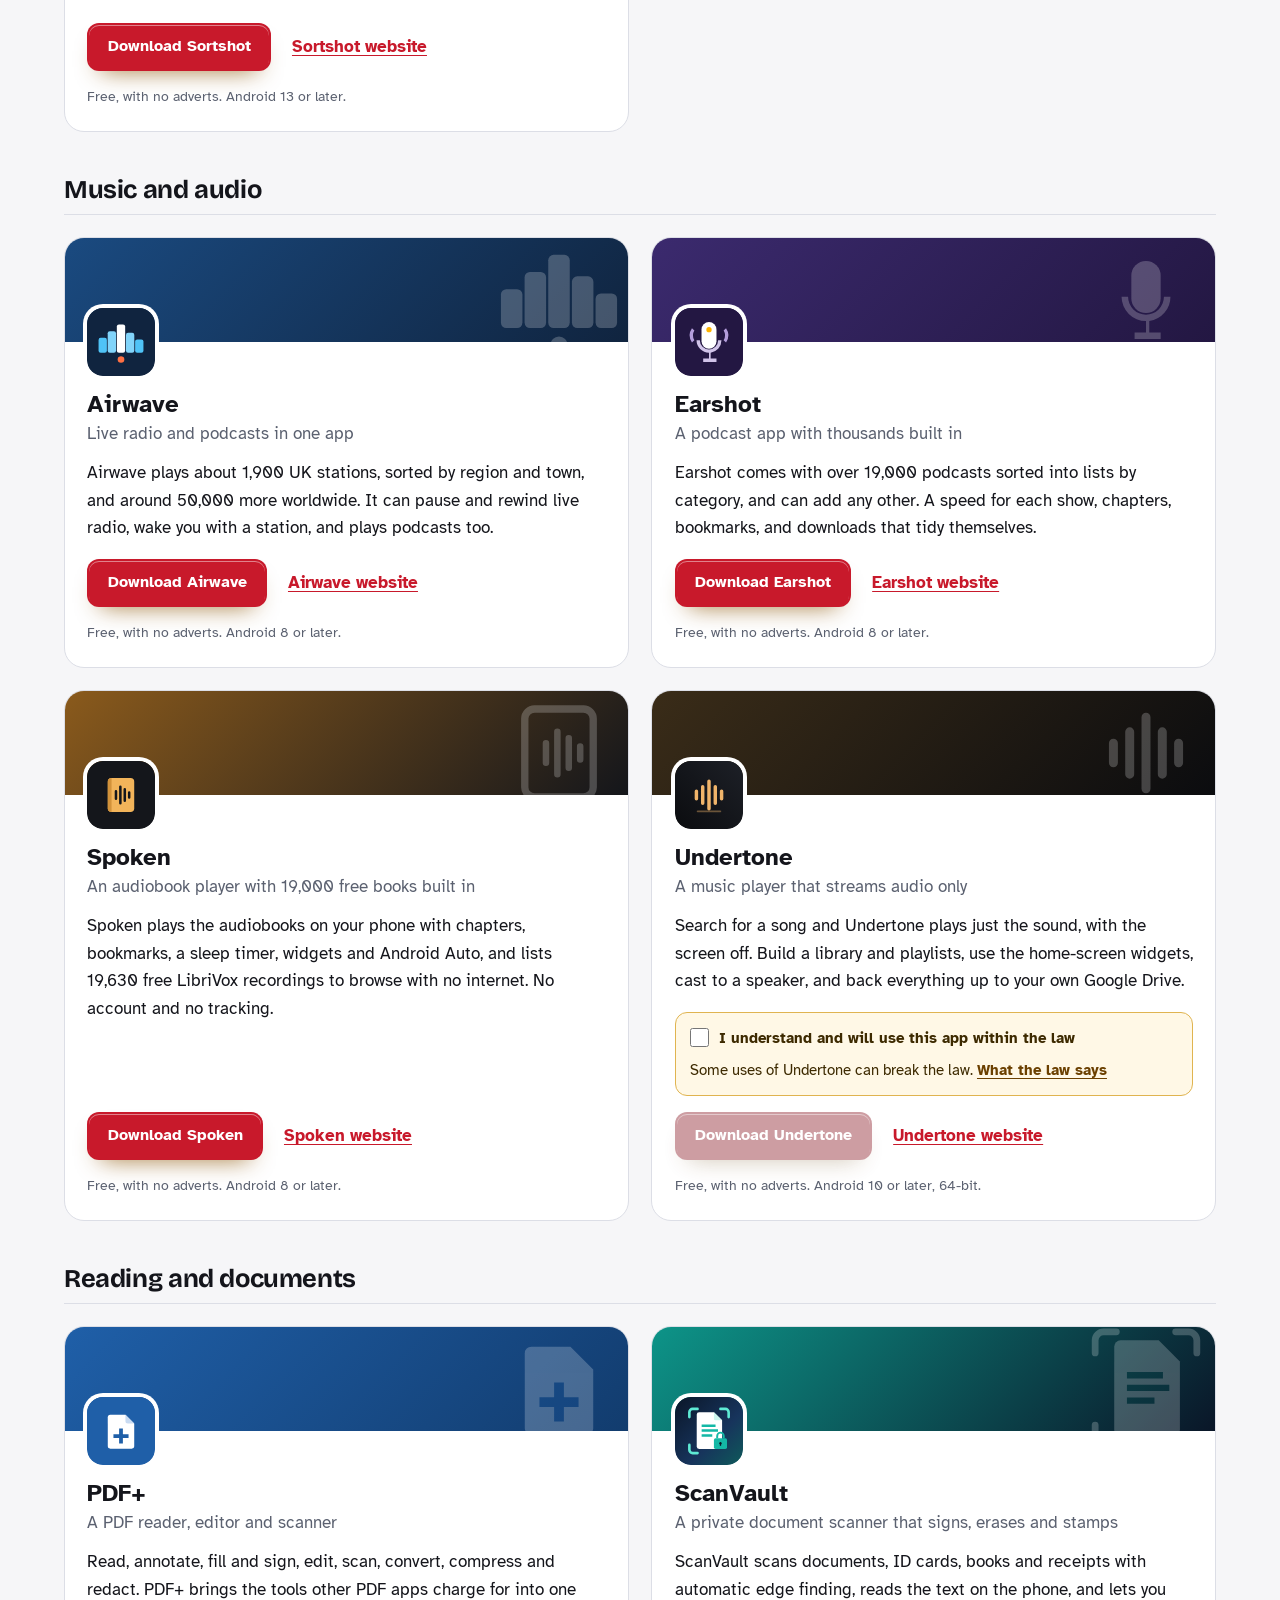
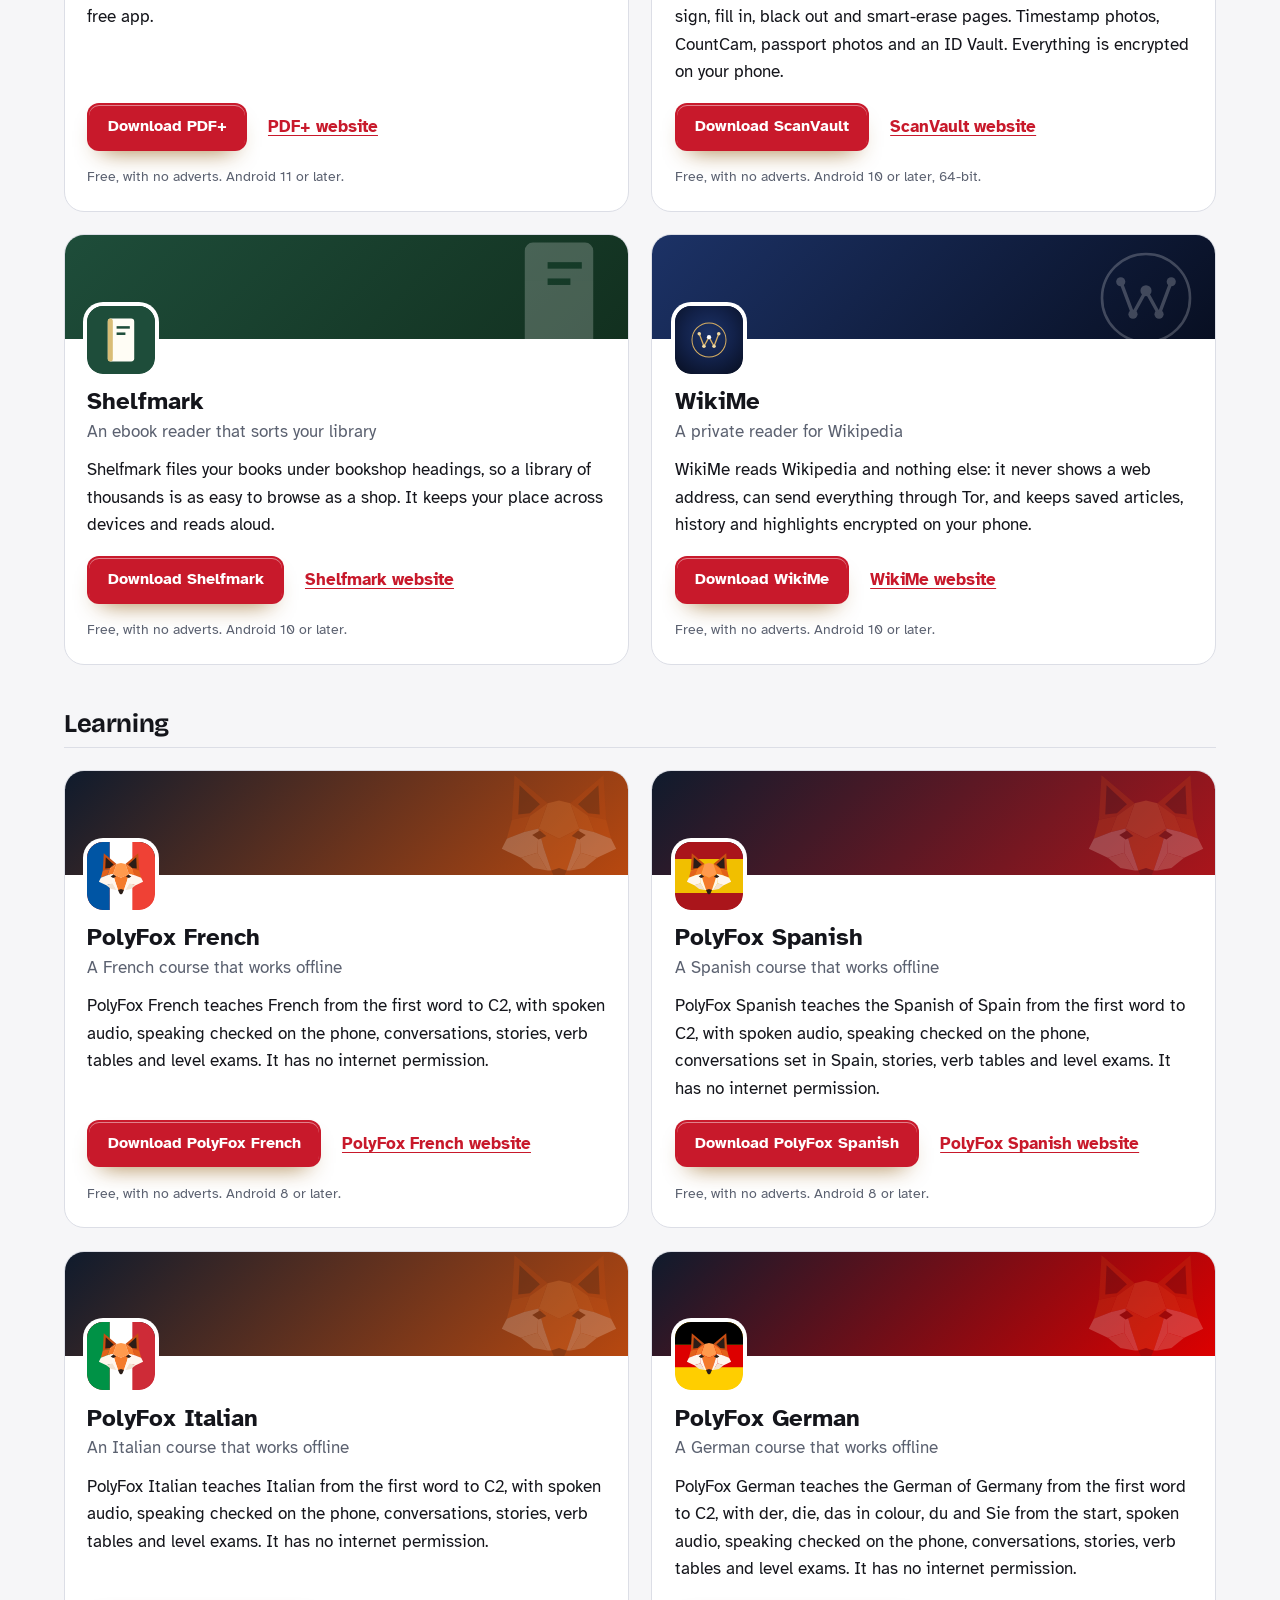
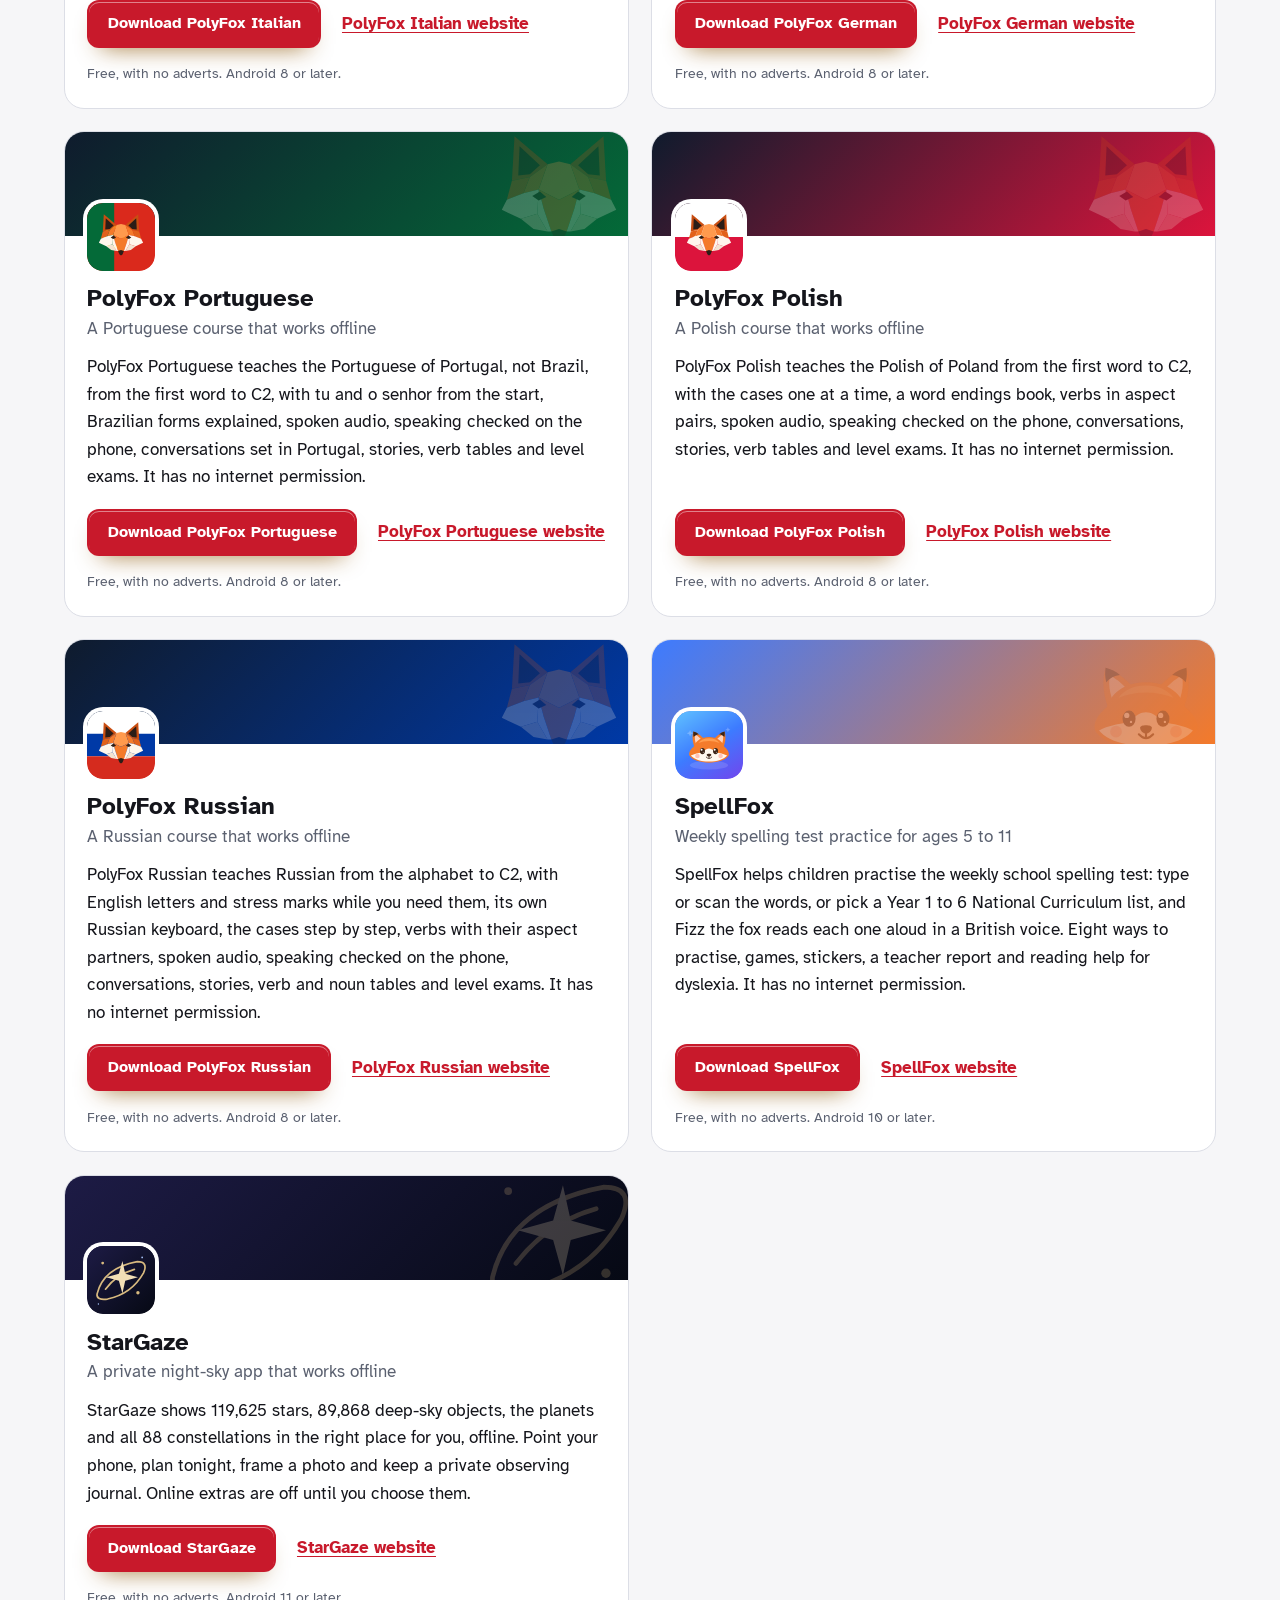
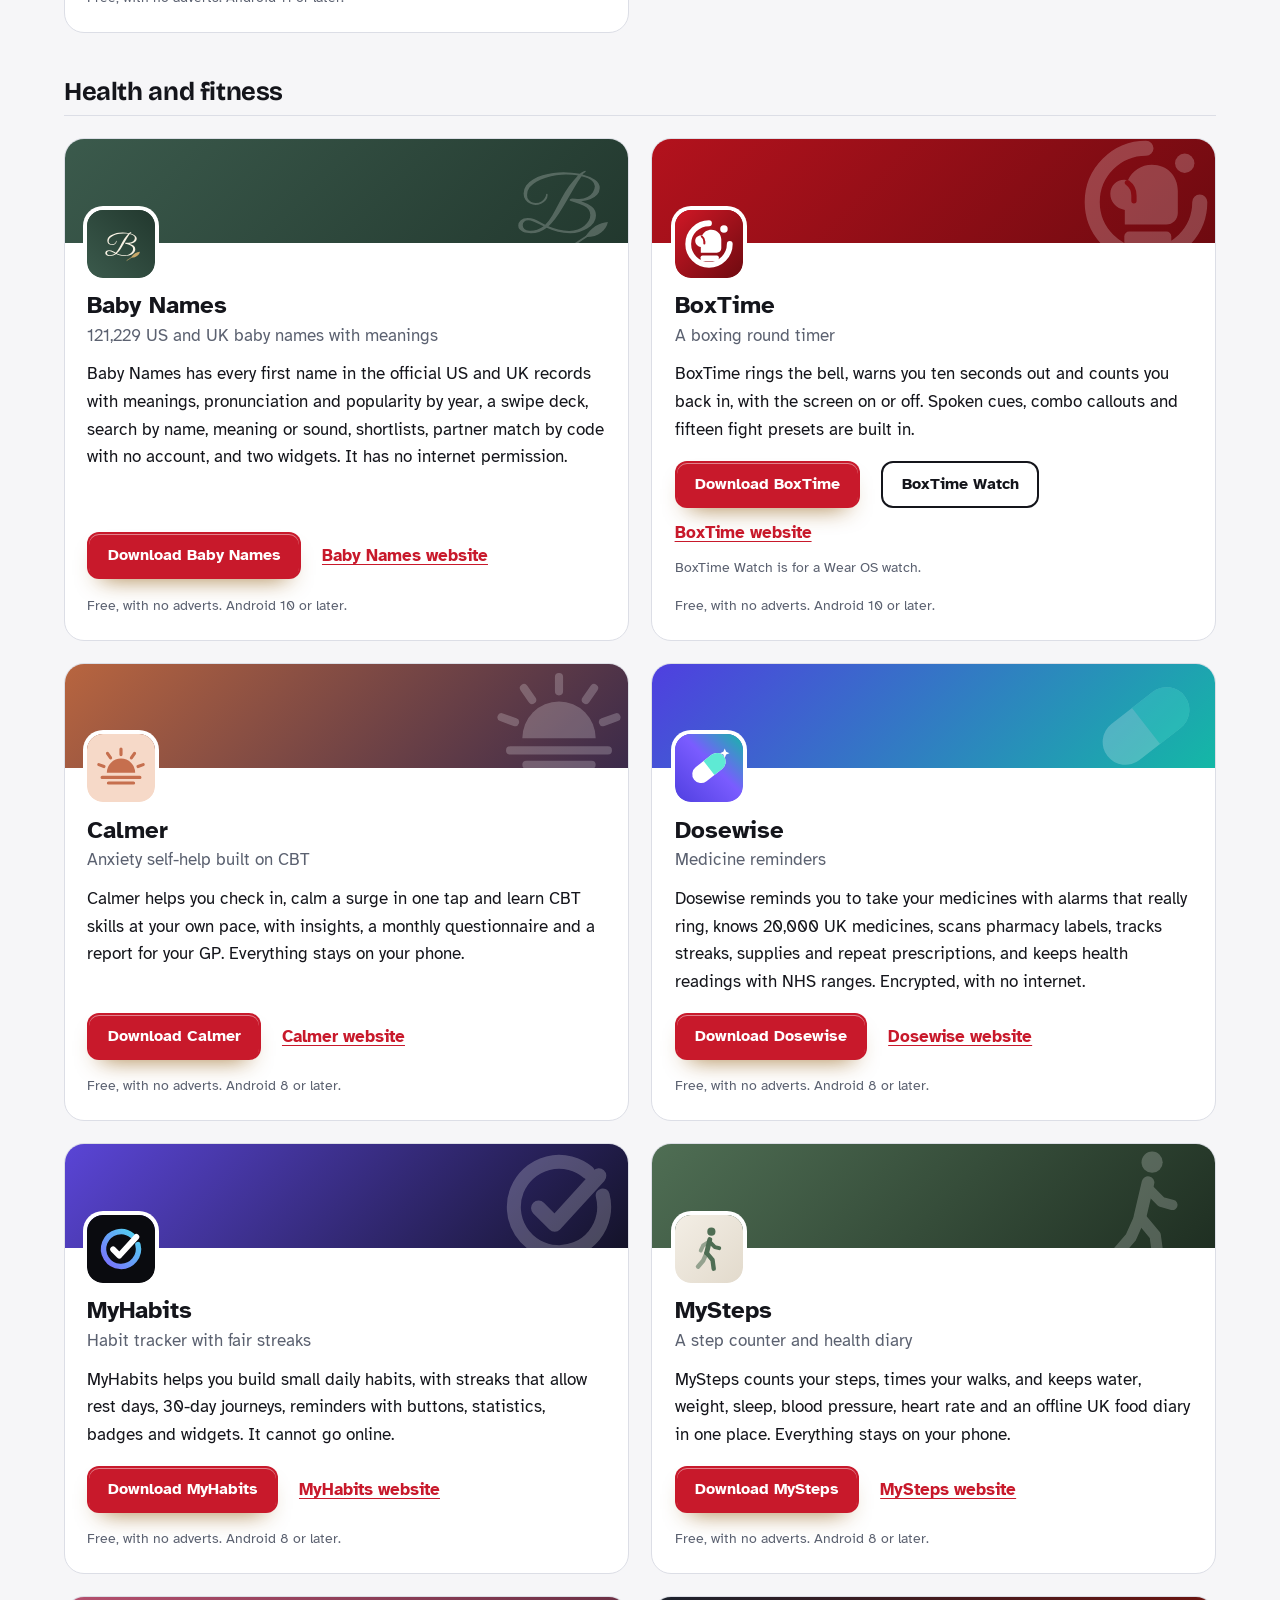
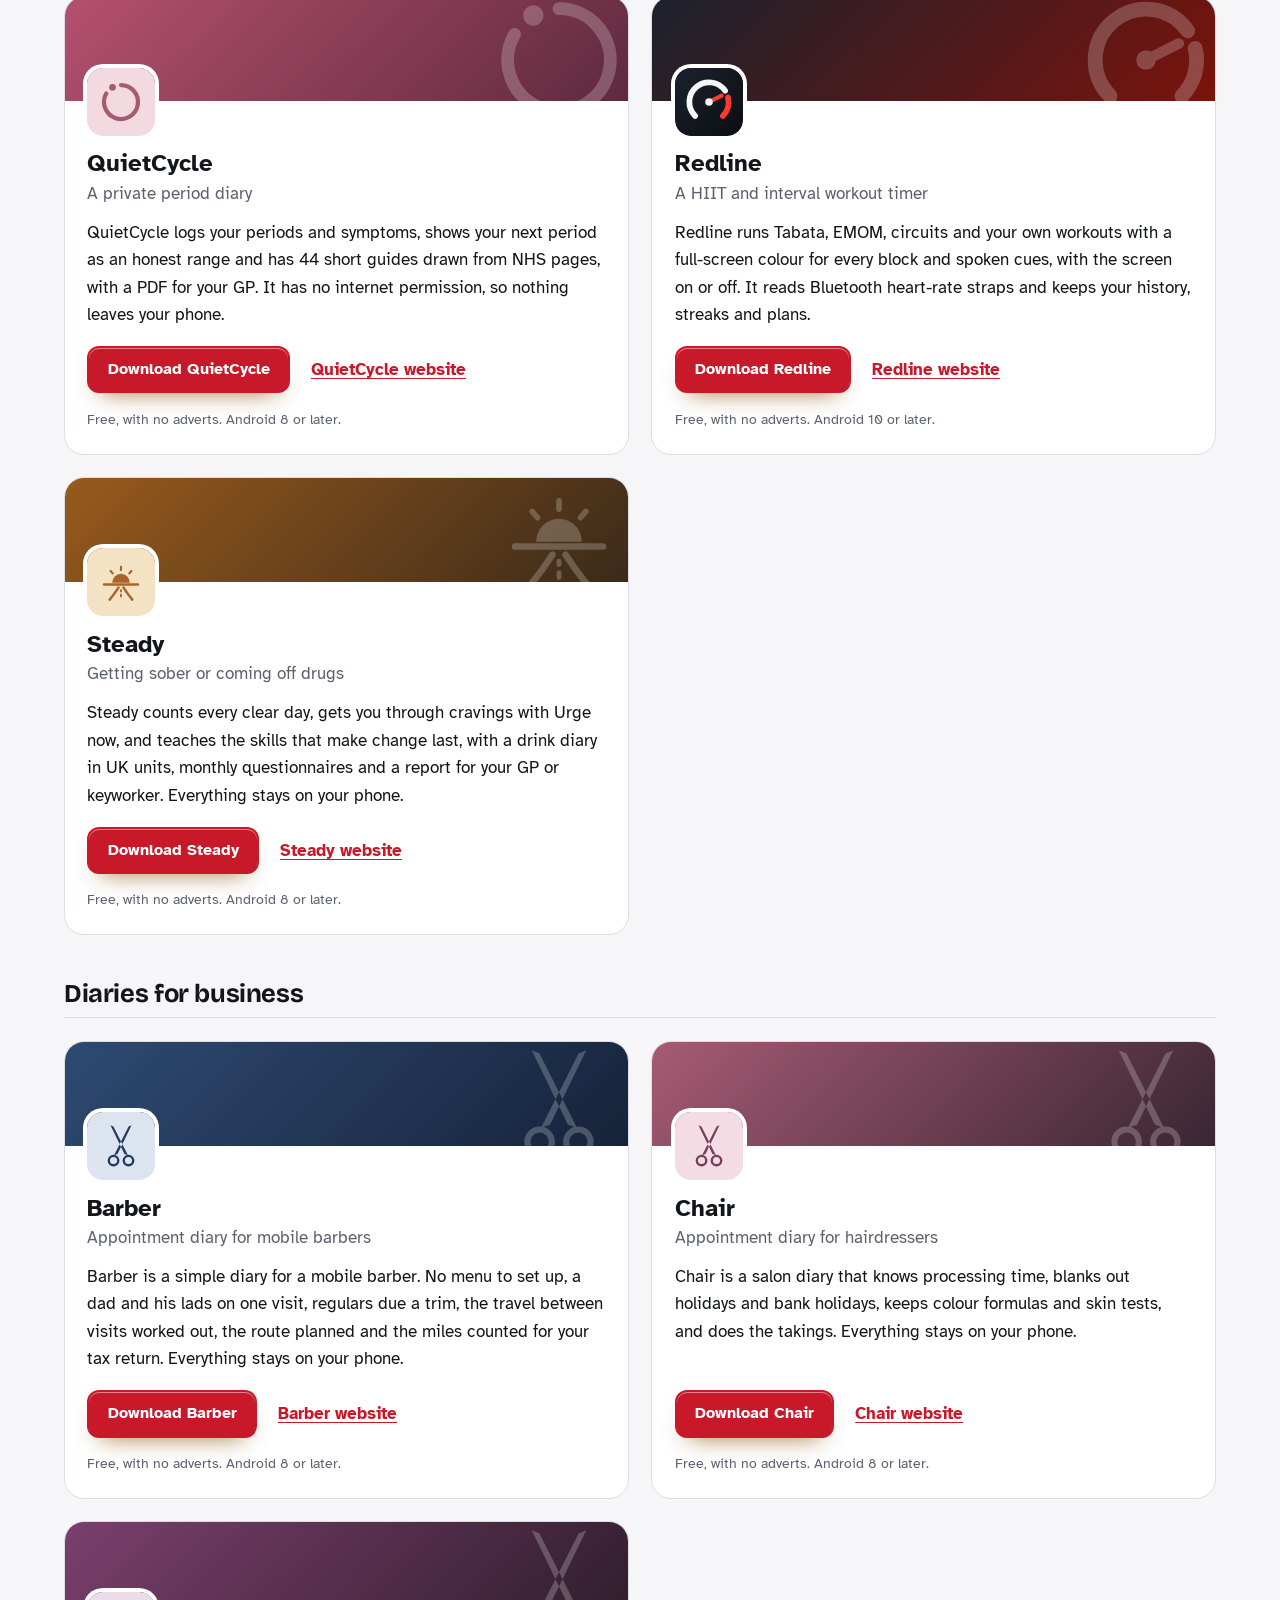
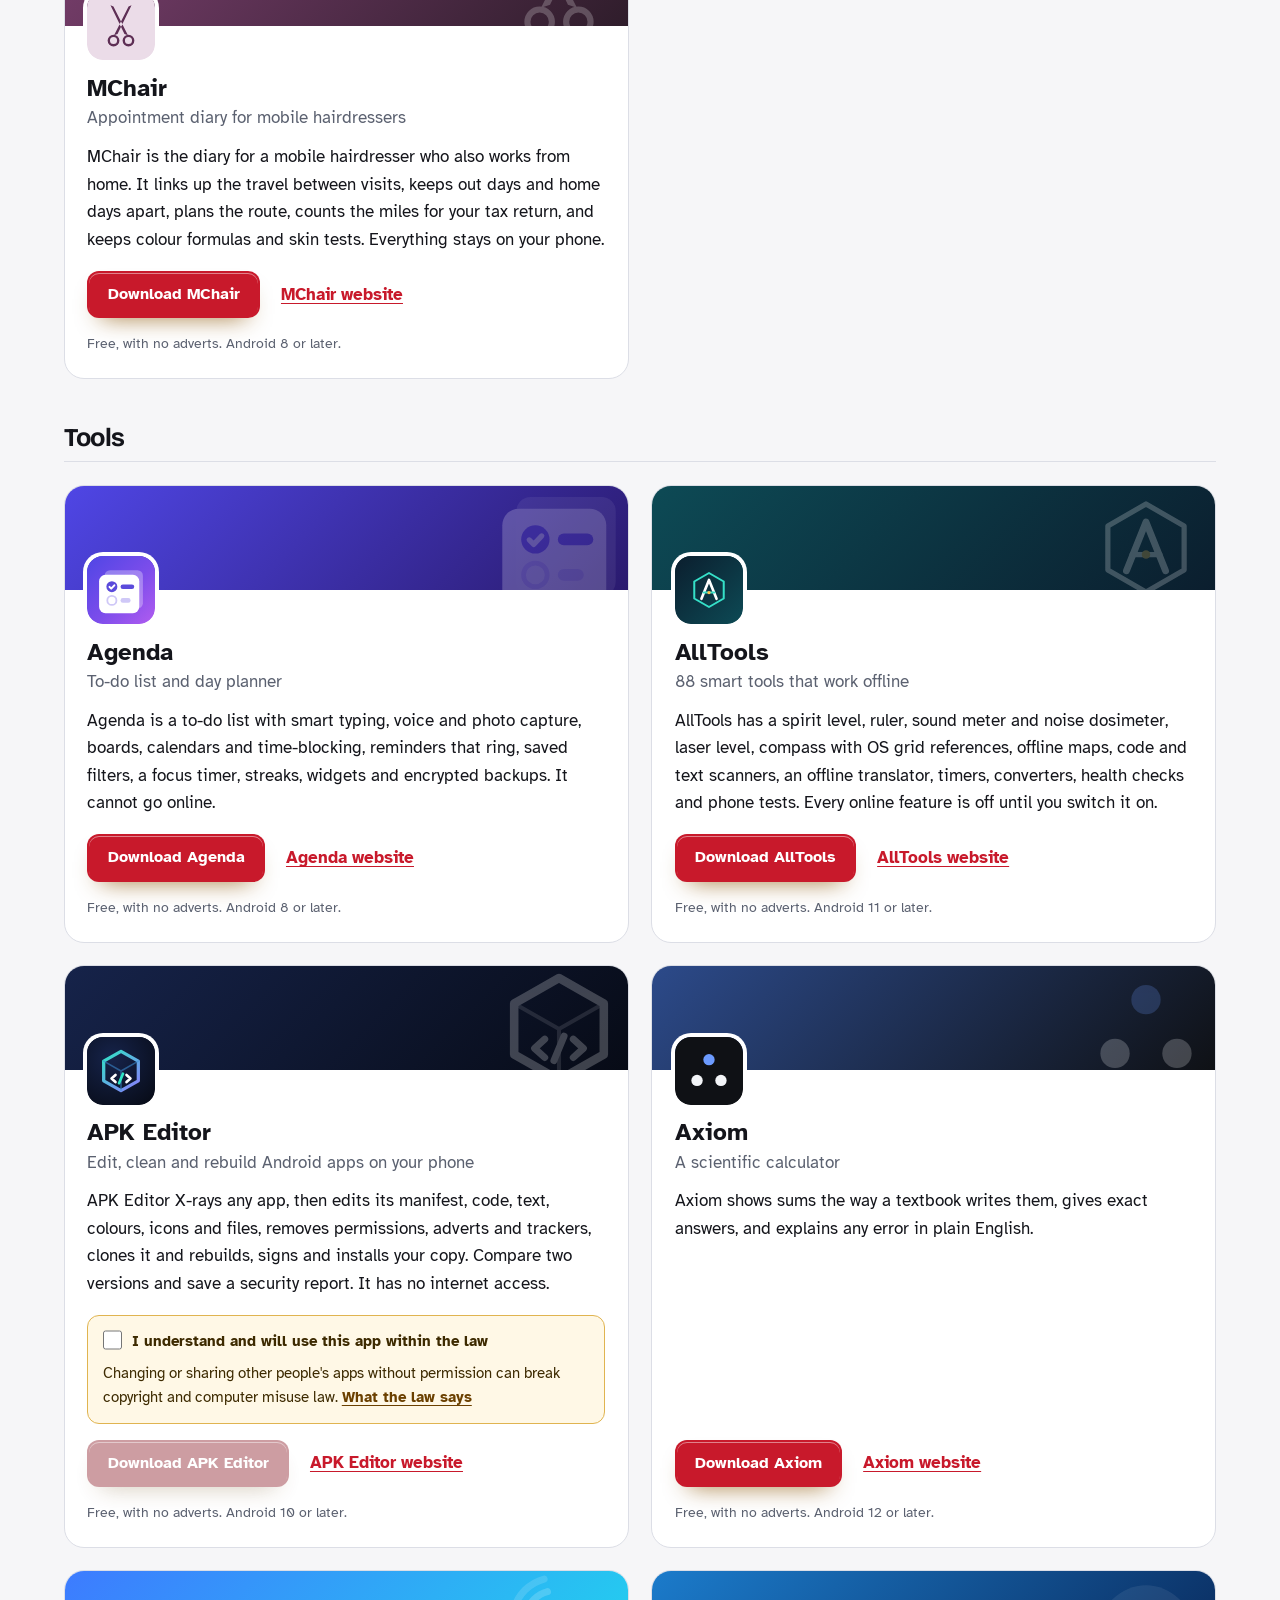
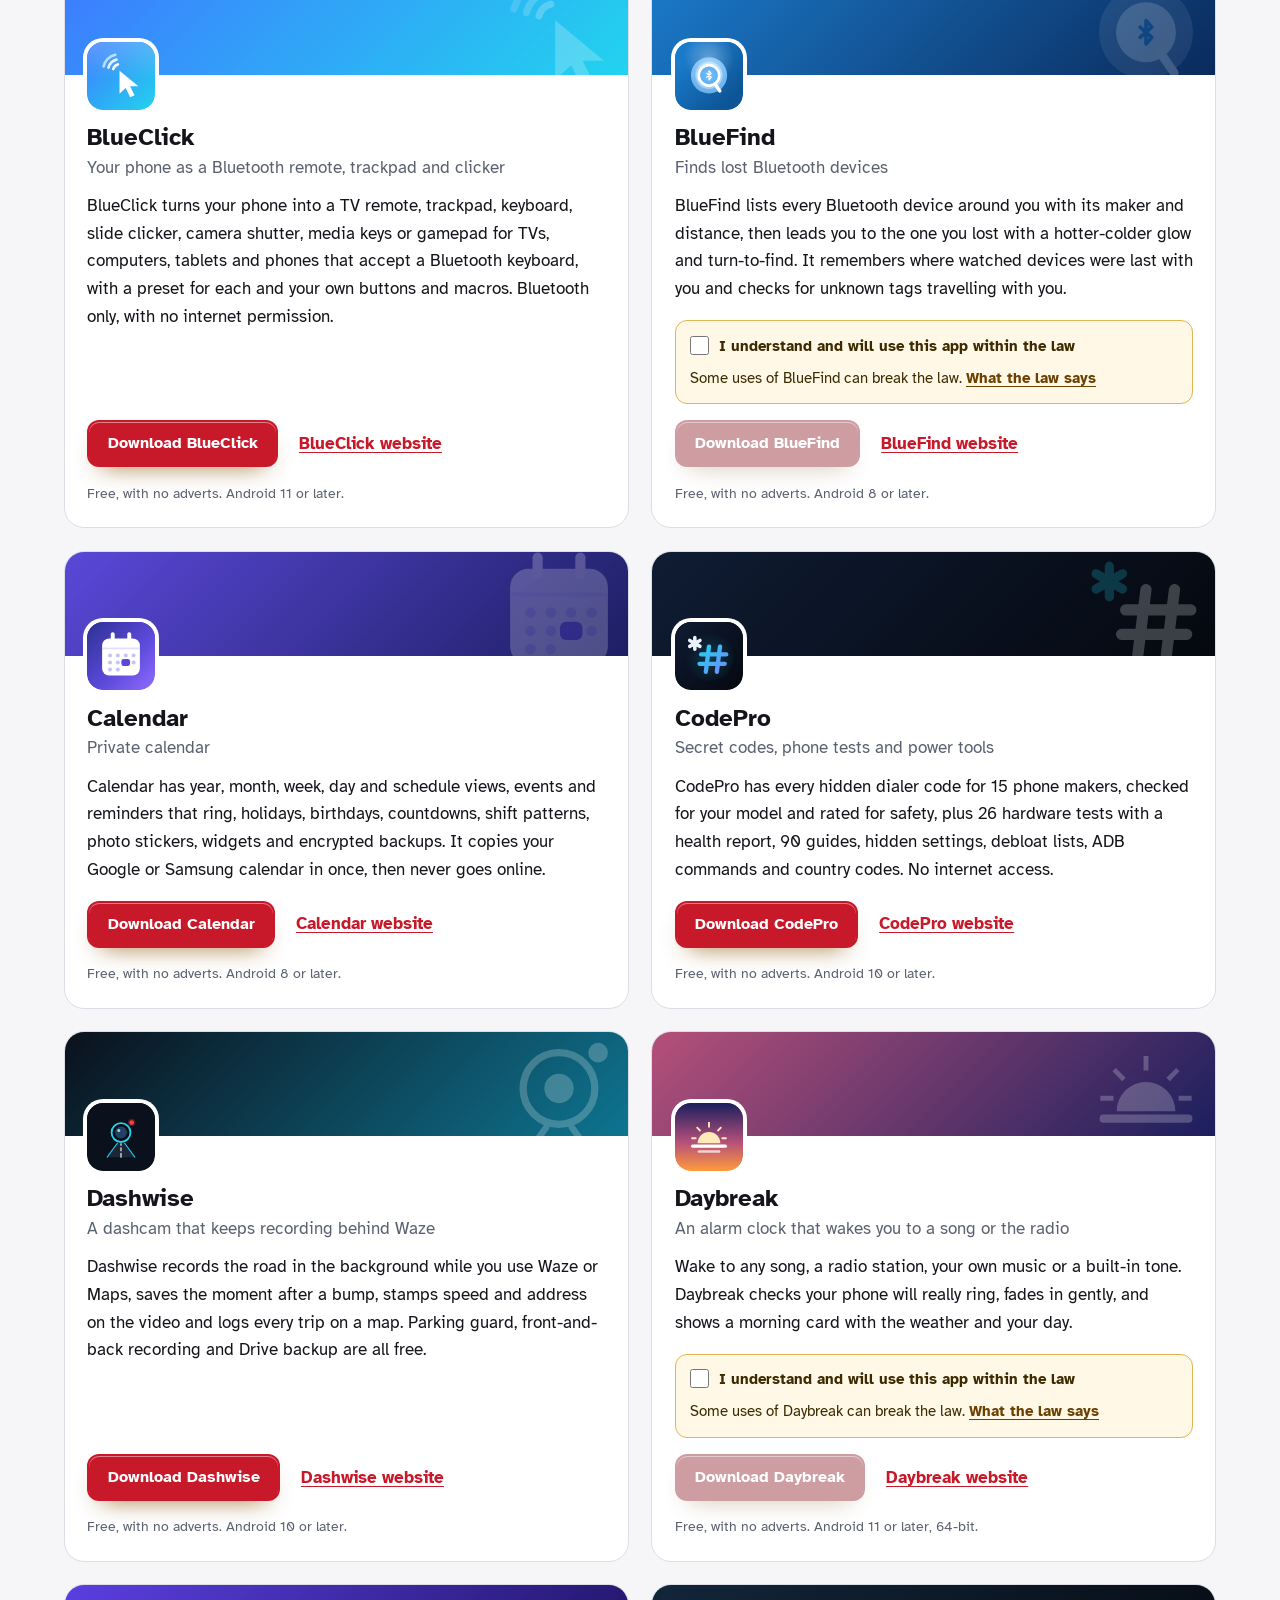
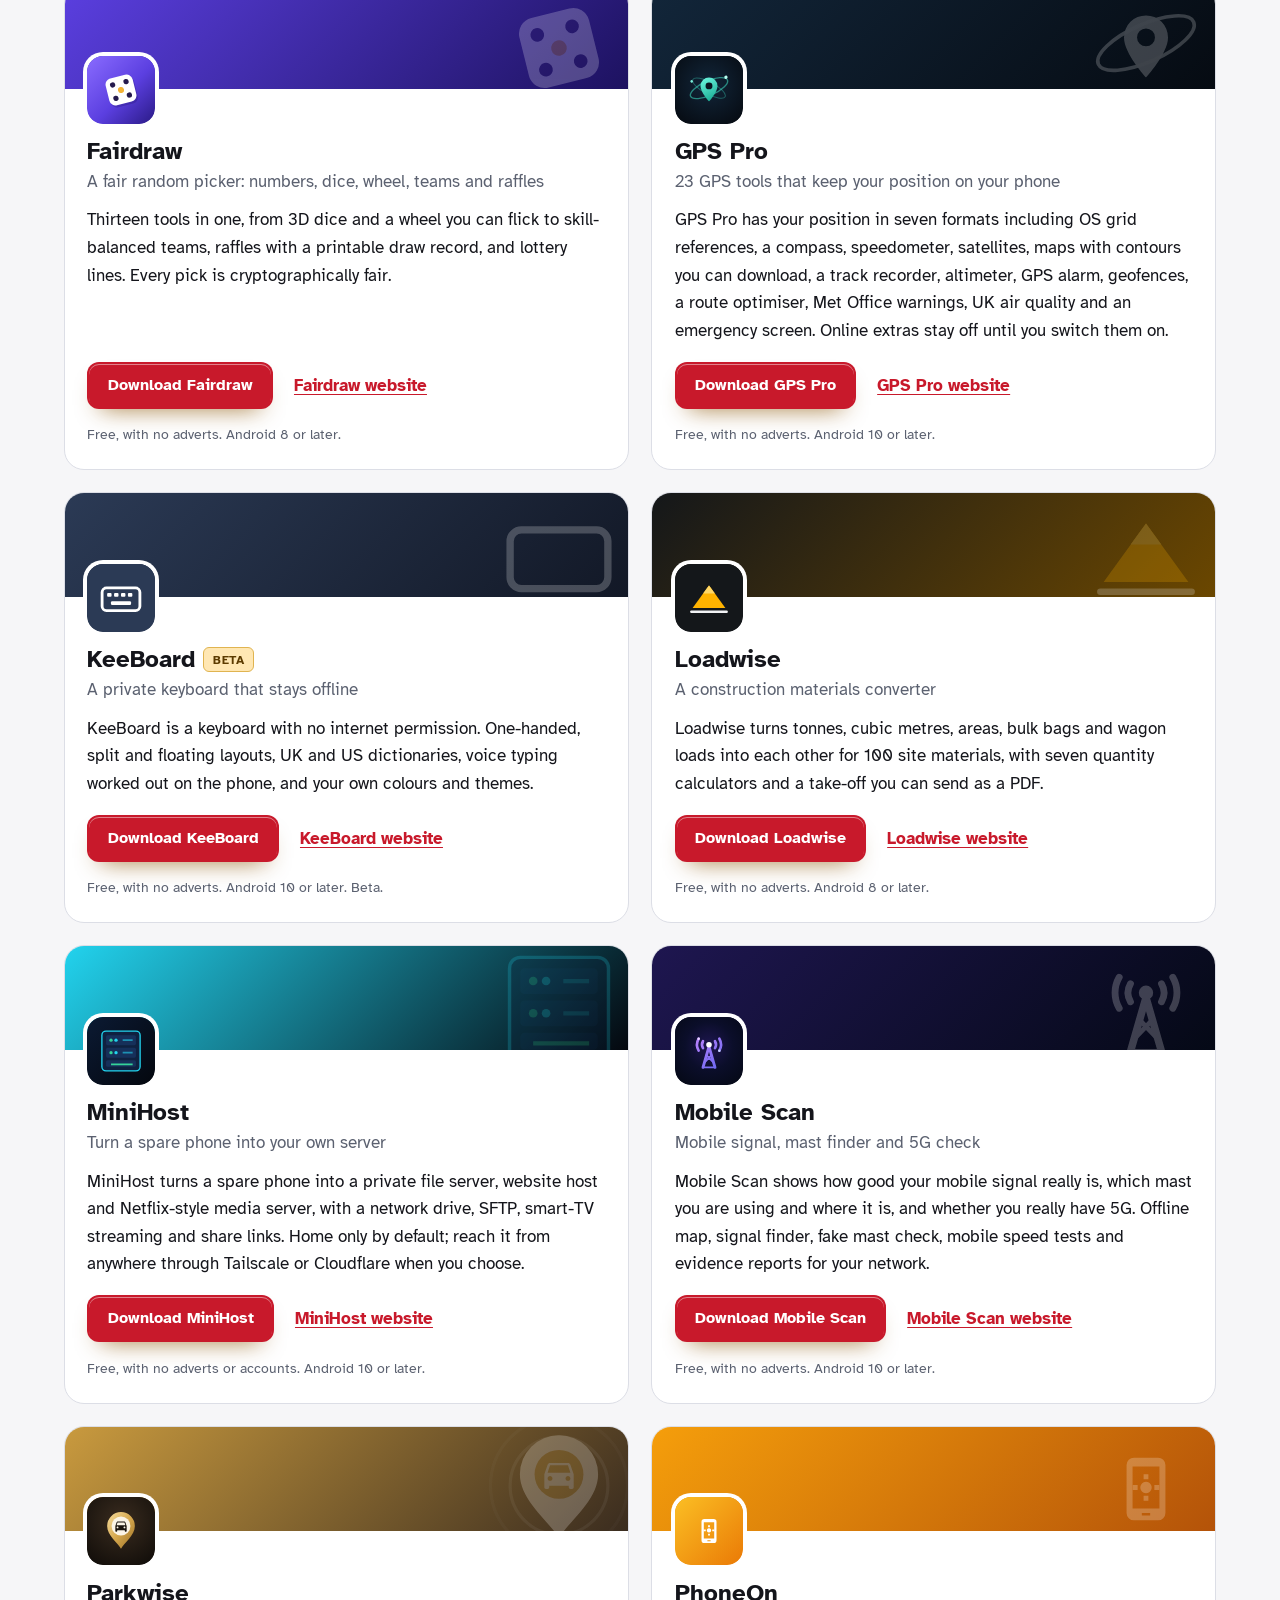
==== commit ebd45e0a: "More apps: add SpellFox" ====
--- a/more-apps.html
+++ b/more-apps.html
@@ -4,7 +4,7 @@
 <meta charset="utf-8">
 <meta name="viewport" content="width=device-width, initial-scale=1">
 <title>More free Android apps from the maker of MegaGen</title>
-<meta name="description" content="All 100 free Android apps from the maker of MegaGen, in one list by category, each with its download and a link to its website.">
+<meta name="description" content="All 101 free Android apps from the maker of MegaGen, in one list by category, each with its download and a link to its website.">
 <meta name="author" content="Jonathan Jackson">
 <link rel="canonical" href="https://customgpter.github.io/megagen/more-apps.html">
 <meta name="theme-color" content="#f6f6f8" media="(prefers-color-scheme: light)">
@@ -12,7 +12,7 @@
 <meta property="og:type" content="website">
 <meta property="og:site_name" content="MegaGen">
 <meta property="og:title" content="More free Android apps from the maker of MegaGen">
-<meta property="og:description" content="All 100 free Android apps from the maker of MegaGen, in one list by category, each with its download and a link to its website.">
+<meta property="og:description" content="All 101 free Android apps from the maker of MegaGen, in one list by category, each with its download and a link to its website.">
 <meta property="og:url" content="https://customgpter.github.io/megagen/more-apps.html">
 <meta property="og:image" content="https://customgpter.github.io/megagen/assets/og.png">
 <meta property="og:image:width" content="1200">
@@ -26,7 +26,7 @@
 <link rel="preload" href="./assets/fonts/atkinson-hyperlegible-latin-400-normal.woff2" as="font" type="font/woff2" crossorigin>
 <link rel="stylesheet" href="./assets/site.css?v=1">
 <link rel="stylesheet" href="./assets/house.css?v=1">
-<script type="application/ld+json">{"@context":"https://schema.org","@type":"ItemList","name":"Apps from the maker of MegaGen","url":"https://customgpter.github.io/megagen/more-apps.html","itemListElement":[{"@type":"ListItem","position":1,"name":"AddTxt","url":"https://customgpter.github.io/addtxt/"},{"@type":"ListItem","position":2,"name":"Backdrop","url":"https://customgpter.github.io/backdrop/"},{"@type":"ListItem","position":3,"name":"CaptionVid","url":"https://customgpter.github.io/captionvid/"},{"@type":"ListItem","position":4,"name":"Clearcut","url":"https://customgpter.github.io/clearcut/"},{"@type":"ListItem","position":5,"name":"Compress","url":"https://customgpter.github.io/compress/"},{"@type":"ListItem","position":6,"name":"Imprint","url":"https://customgpter.github.io/imprint/"},{"@type":"ListItem","position":7,"name":"Lightbox","url":"https://customgpter.github.io/lightbox/"},{"@type":"ListItem","position":8,"name":"Plainshot","url":"https://customgpter.github.io/plainshot/"},{"@type":"ListItem","position":9,"name":"Retag","url":"https://customgpter.github.io/retag/"},{"@type":"ListItem","position":10,"name":"ScrnSht","url":"https://customgpter.github.io/scrnsht/"},{"@type":"ListItem","position":11,"name":"Sortshot","url":"https://customgpter.github.io/sortshot/"},{"@type":"ListItem","position":12,"name":"Airwave","url":"https://customgpter.github.io/airwave/"},{"@type":"ListItem","position":13,"name":"Earshot","url":"https://customgpter.github.io/earshot/"},{"@type":"ListItem","position":14,"name":"Spoken","url":"https://customgpter.github.io/spoken/"},{"@type":"ListItem","position":15,"name":"Undertone","url":"https://customgpter.github.io/undertone/"},{"@type":"ListItem","position":16,"name":"PDF+","url":"https://customgpter.github.io/pdfplus/"},{"@type":"ListItem","position":17,"name":"ScanVault","url":"https://customgpter.github.io/scanvault/"},{"@type":"ListItem","position":18,"name":"Shelfmark","url":"https://customgpter.github.io/shelfmark/"},{"@type":"ListItem","position":19,"name":"WikiMe","url":"https://customgpter.github.io/wikime/"},{"@type":"ListItem","position":20,"name":"PolyFox French","url":"https://customgpter.github.io/polyfox/"},{"@type":"ListItem","position":21,"name":"PolyFox Spanish","url":"https://customgpter.github.io/polyfox-spanish/"},{"@type":"ListItem","position":22,"name":"PolyFox Italian","url":"https://customgpter.github.io/polyfox-italian/"},{"@type":"ListItem","position":23,"name":"PolyFox German","url":"https://customgpter.github.io/polyfox-german/"},{"@type":"ListItem","position":24,"name":"PolyFox Portuguese","url":"https://customgpter.github.io/polyfox-portuguese/"},{"@type":"ListItem","position":25,"name":"PolyFox Polish","url":"https://customgpter.github.io/polyfox-polish/"},{"@type":"ListItem","position":26,"name":"PolyFox Russian","url":"https://customgpter.github.io/polyfox-russian/"},{"@type":"ListItem","position":27,"name":"StarGaze","url":"https://customgpter.github.io/stargaze/"},{"@type":"ListItem","position":28,"name":"Baby Names","url":"https://customgpter.github.io/babynames/"},{"@type":"ListItem","position":29,"name":"BoxTime","url":"https://customgpter.github.io/boxtime/"},{"@type":"ListItem","position":30,"name":"Calmer","url":"https://customgpter.github.io/calmer/"},{"@type":"ListItem","position":31,"name":"Dosewise","url":"https://customgpter.github.io/dosewise/"},{"@type":"ListItem","position":32,"name":"MyHabits","url":"https://customgpter.github.io/myhabits/"},{"@type":"ListItem","position":33,"name":"MySteps","url":"https://customgpter.github.io/mysteps/"},{"@type":"ListItem","position":34,"name":"QuietCycle","url":"https://customgpter.github.io/quietcycle/"},{"@type":"ListItem","position":35,"name":"Redline","url":"https://customgpter.github.io/redline/"},{"@type":"ListItem","position":36,"name":"Steady","url":"https://customgpter.github.io/steady/"},{"@type":"ListItem","position":37,"name":"Barber","url":"https://customgpter.github.io/barber/"},{"@type":"ListItem","position":38,"name":"Chair","url":"https://customgpter.github.io/chair/"},{"@type":"ListItem","position":39,"name":"MChair","url":"https://customgpter.github.io/mchair/"},{"@type":"ListItem","position":40,"name":"Agenda","url":"https://customgpter.github.io/agenda/"},{"@type":"ListItem","position":41,"name":"AllTools","url":"https://customgpter.github.io/alltools/"},{"@type":"ListItem","position":42,"name":"APK Editor","url":"https://customgpter.github.io/apkeditor/"},{"@type":"ListItem","position":43,"name":"Axiom","url":"https://customgpter.github.io/axiom/"},{"@type":"ListItem","position":44,"name":"BlueClick","url":"https://customgpter.github.io/blueclick/"},{"@type":"ListItem","position":45,"name":"BlueFind","url":"https://customgpter.github.io/bluefind/"},{"@type":"ListItem","position":46,"name":"Calendar","url":"https://customgpter.github.io/calendar/"},{"@type":"ListItem","position":47,"name":"CodePro","url":"https://customgpter.github.io/codepro/"},{"@type":"ListItem","position":48,"name":"Dashwise","url":"https://customgpter.github.io/dashwise/"},{"@type":"ListItem","position":49,"name":"Daybreak","url":"https://customgpter.github.io/daybreak/"},{"@type":"ListItem","position":50,"name":"Fairdraw","url":"https://customgpter.github.io/fairdraw/"},{"@type":"ListItem","position":51,"name":"GPS Pro","url":"https://customgpter.github.io/gpspro/"},{"@type":"ListItem","position":52,"name":"KeeBoard","url":"https://customgpter.github.io/keeboard/"},{"@type":"ListItem","position":53,"name":"Loadwise","url":"https://customgpter.github.io/loadwise/"},{"@type":"ListItem","position":54,"name":"MiniHost","url":"https://customgpter.github.io/minihost/"},{"@type":"ListItem","position":55,"name":"Mobile Scan","url":"https://customgpter.github.io/mobilescan/"},{"@type":"ListItem","position":56,"name":"Parkwise","url":"https://customgpter.github.io/parkwise/"},{"@type":"ListItem","position":57,"name":"PhoneOn","url":"https://customgpter.github.io/phoneon/"},{"@type":"ListItem","position":58,"name":"Pocketmind","url":"https://customgpter.github.io/pocketmind/"},{"@type":"ListItem","position":59,"name":"Refine","url":"https://customgpter.github.io/refine/"},{"@type":"ListItem","position":60,"name":"Shiftwise","url":"https://customgpter.github.io/shiftwise/"},{"@type":"ListItem","position":61,"name":"SimpleCalc","url":"https://customgpter.github.io/simplecalc/"},{"@type":"ListItem","position":62,"name":"Skyline","url":"https://customgpter.github.io/skyline/"},{"@type":"ListItem","position":63,"name":"Slipway","url":"https://customgpter.github.io/slipway/"},{"@type":"ListItem","position":64,"name":"Tagger","url":"https://customgpter.github.io/tagger/"},{"@type":"ListItem","position":65,"name":"TotalClean","url":"https://customgpter.github.io/totalclean/"},{"@type":"ListItem","position":66,"name":"TVLink","url":"https://customgpter.github.io/tvlink/"},{"@type":"ListItem","position":67,"name":"Unbox","url":"https://customgpter.github.io/unbox/"},{"@type":"ListItem","position":68,"name":"WhatsKeep","url":"https://customgpter.github.io/whatskeep/"},{"@type":"ListItem","position":69,"name":"WiFi Scan","url":"https://customgpter.github.io/wifiscan/"},{"@type":"ListItem","position":70,"name":"Auditly","url":"https://customgpter.github.io/auditly/"},{"@type":"ListItem","position":71,"name":"Backchannel","url":"https://customgpter.github.io/backchannel/"},{"@type":"ListItem","position":72,"name":"ENotes","url":"https://customgpter.github.io/enotes/"},{"@type":"ListItem","position":73,"name":"FindMe","url":"https://customgpter.github.io/findme/"},{"@type":"ListItem","position":74,"name":"iLock","url":"https://customgpter.github.io/ilock/"},{"@type":"ListItem","position":75,"name":"ImSafe","url":"https://customgpter.github.io/imsafe/"},{"@type":"ListItem","position":76,"name":"IShred","url":"https://customgpter.github.io/ishred/"},{"@type":"ListItem","position":77,"name":"LockBox","url":"https://customgpter.github.io/lockbox/"},{"@type":"ListItem","position":78,"name":"PassVault","url":"https://customgpter.github.io/passvault/"},{"@type":"ListItem","position":79,"name":"SpyFind","url":"https://customgpter.github.io/spyfind/"},{"@type":"ListItem","position":80,"name":"TextWipe","url":"https://customgpter.github.io/textwipe/"},{"@type":"ListItem","position":81,"name":"Tracewire","url":"https://customgpter.github.io/tracewire/"},{"@type":"ListItem","position":82,"name":"Vigil","url":"https://customgpter.github.io/vigil/"},{"@type":"ListItem","position":83,"name":"Grab","url":"https://customgpter.github.io/grab/"},{"@type":"ListItem","position":84,"name":"Swarm","url":"https://customgpter.github.io/swarm/"},{"@type":"ListItem","position":85,"name":"Plane Games","url":"https://customgpter.github.io/plane-games/"},{"@type":"ListItem","position":86,"name":"Ninefold","url":"https://customgpter.github.io/ninefold/"},{"@type":"ListItem","position":87,"name":"Cubewise","url":"https://customgpter.github.io/cubewise/"},{"@type":"ListItem","position":88,"name":"Tilewise","url":"https://customgpter.github.io/tilewise/"},{"@type":"ListItem","position":89,"name":"Letterwise","url":"https://customgpter.github.io/letterwise/"},{"@type":"ListItem","position":90,"name":"Kingside","url":"https://customgpter.github.io/kingside/"},{"@type":"ListItem","position":91,"name":"Deckhand","url":"https://customgpter.github.io/deckhand/"},{"@type":"ListItem","position":92,"name":"SNESForge","url":"https://customgpter.github.io/snesforge/"},{"@type":"ListItem","position":93,"name":"Fame Boy","url":"https://customgpter.github.io/fameboy/"},{"@type":"ListItem","position":94,"name":"PSPPro","url":"https://customgpter.github.io/psppro/"},{"@type":"ListItem","position":95,"name":"MegaGen","url":"https://customgpter.github.io/megagen/"},{"@type":"ListItem","position":96,"name":"QVR","url":"https://customgpter.github.io/qvr/"},{"@type":"ListItem","position":97,"name":"QVR Watch","url":"https://customgpter.github.io/qvr-watch/"},{"@type":"ListItem","position":98,"name":"QVRLite","url":"https://customgpter.github.io/qvrlite/"},{"@type":"ListItem","position":99,"name":"Onionz","url":"https://customgpter.github.io/onionz/"},{"@type":"ListItem","position":100,"name":"OnionzWeb","url":"https://customgpter.github.io/onionzweb/"}]}</script>
+<script type="application/ld+json">{"@context":"https://schema.org","@type":"ItemList","name":"Apps from the maker of MegaGen","url":"https://customgpter.github.io/megagen/more-apps.html","itemListElement":[{"@type":"ListItem","position":1,"name":"AddTxt","url":"https://customgpter.github.io/addtxt/"},{"@type":"ListItem","position":2,"name":"Backdrop","url":"https://customgpter.github.io/backdrop/"},{"@type":"ListItem","position":3,"name":"CaptionVid","url":"https://customgpter.github.io/captionvid/"},{"@type":"ListItem","position":4,"name":"Clearcut","url":"https://customgpter.github.io/clearcut/"},{"@type":"ListItem","position":5,"name":"Compress","url":"https://customgpter.github.io/compress/"},{"@type":"ListItem","position":6,"name":"Imprint","url":"https://customgpter.github.io/imprint/"},{"@type":"ListItem","position":7,"name":"Lightbox","url":"https://customgpter.github.io/lightbox/"},{"@type":"ListItem","position":8,"name":"Plainshot","url":"https://customgpter.github.io/plainshot/"},{"@type":"ListItem","position":9,"name":"Retag","url":"https://customgpter.github.io/retag/"},{"@type":"ListItem","position":10,"name":"ScrnSht","url":"https://customgpter.github.io/scrnsht/"},{"@type":"ListItem","position":11,"name":"Sortshot","url":"https://customgpter.github.io/sortshot/"},{"@type":"ListItem","position":12,"name":"Airwave","url":"https://customgpter.github.io/airwave/"},{"@type":"ListItem","position":13,"name":"Earshot","url":"https://customgpter.github.io/earshot/"},{"@type":"ListItem","position":14,"name":"Spoken","url":"https://customgpter.github.io/spoken/"},{"@type":"ListItem","position":15,"name":"Undertone","url":"https://customgpter.github.io/undertone/"},{"@type":"ListItem","position":16,"name":"PDF+","url":"https://customgpter.github.io/pdfplus/"},{"@type":"ListItem","position":17,"name":"ScanVault","url":"https://customgpter.github.io/scanvault/"},{"@type":"ListItem","position":18,"name":"Shelfmark","url":"https://customgpter.github.io/shelfmark/"},{"@type":"ListItem","position":19,"name":"WikiMe","url":"https://customgpter.github.io/wikime/"},{"@type":"ListItem","position":20,"name":"PolyFox French","url":"https://customgpter.github.io/polyfox/"},{"@type":"ListItem","position":21,"name":"PolyFox Spanish","url":"https://customgpter.github.io/polyfox-spanish/"},{"@type":"ListItem","position":22,"name":"PolyFox Italian","url":"https://customgpter.github.io/polyfox-italian/"},{"@type":"ListItem","position":23,"name":"PolyFox German","url":"https://customgpter.github.io/polyfox-german/"},{"@type":"ListItem","position":24,"name":"PolyFox Portuguese","url":"https://customgpter.github.io/polyfox-portuguese/"},{"@type":"ListItem","position":25,"name":"PolyFox Polish","url":"https://customgpter.github.io/polyfox-polish/"},{"@type":"ListItem","position":26,"name":"PolyFox Russian","url":"https://customgpter.github.io/polyfox-russian/"},{"@type":"ListItem","position":27,"name":"SpellFox","url":"https://customgpter.github.io/spellfox/"},{"@type":"ListItem","position":28,"name":"StarGaze","url":"https://customgpter.github.io/stargaze/"},{"@type":"ListItem","position":29,"name":"Baby Names","url":"https://customgpter.github.io/babynames/"},{"@type":"ListItem","position":30,"name":"BoxTime","url":"https://customgpter.github.io/boxtime/"},{"@type":"ListItem","position":31,"name":"Calmer","url":"https://customgpter.github.io/calmer/"},{"@type":"ListItem","position":32,"name":"Dosewise","url":"https://customgpter.github.io/dosewise/"},{"@type":"ListItem","position":33,"name":"MyHabits","url":"https://customgpter.github.io/myhabits/"},{"@type":"ListItem","position":34,"name":"MySteps","url":"https://customgpter.github.io/mysteps/"},{"@type":"ListItem","position":35,"name":"QuietCycle","url":"https://customgpter.github.io/quietcycle/"},{"@type":"ListItem","position":36,"name":"Redline","url":"https://customgpter.github.io/redline/"},{"@type":"ListItem","position":37,"name":"Steady","url":"https://customgpter.github.io/steady/"},{"@type":"ListItem","position":38,"name":"Barber","url":"https://customgpter.github.io/barber/"},{"@type":"ListItem","position":39,"name":"Chair","url":"https://customgpter.github.io/chair/"},{"@type":"ListItem","position":40,"name":"MChair","url":"https://customgpter.github.io/mchair/"},{"@type":"ListItem","position":41,"name":"Agenda","url":"https://customgpter.github.io/agenda/"},{"@type":"ListItem","position":42,"name":"AllTools","url":"https://customgpter.github.io/alltools/"},{"@type":"ListItem","position":43,"name":"APK Editor","url":"https://customgpter.github.io/apkeditor/"},{"@type":"ListItem","position":44,"name":"Axiom","url":"https://customgpter.github.io/axiom/"},{"@type":"ListItem","position":45,"name":"BlueClick","url":"https://customgpter.github.io/blueclick/"},{"@type":"ListItem","position":46,"name":"BlueFind","url":"https://customgpter.github.io/bluefind/"},{"@type":"ListItem","position":47,"name":"Calendar","url":"https://customgpter.github.io/calendar/"},{"@type":"ListItem","position":48,"name":"CodePro","url":"https://customgpter.github.io/codepro/"},{"@type":"ListItem","position":49,"name":"Dashwise","url":"https://customgpter.github.io/dashwise/"},{"@type":"ListItem","position":50,"name":"Daybreak","url":"https://customgpter.github.io/daybreak/"},{"@type":"ListItem","position":51,"name":"Fairdraw","url":"https://customgpter.github.io/fairdraw/"},{"@type":"ListItem","position":52,"name":"GPS Pro","url":"https://customgpter.github.io/gpspro/"},{"@type":"ListItem","position":53,"name":"KeeBoard","url":"https://customgpter.github.io/keeboard/"},{"@type":"ListItem","position":54,"name":"Loadwise","url":"https://customgpter.github.io/loadwise/"},{"@type":"ListItem","position":55,"name":"MiniHost","url":"https://customgpter.github.io/minihost/"},{"@type":"ListItem","position":56,"name":"Mobile Scan","url":"https://customgpter.github.io/mobilescan/"},{"@type":"ListItem","position":57,"name":"Parkwise","url":"https://customgpter.github.io/parkwise/"},{"@type":"ListItem","position":58,"name":"PhoneOn","url":"https://customgpter.github.io/phoneon/"},{"@type":"ListItem","position":59,"name":"Pocketmind","url":"https://customgpter.github.io/pocketmind/"},{"@type":"ListItem","position":60,"name":"Refine","url":"https://customgpter.github.io/refine/"},{"@type":"ListItem","position":61,"name":"Shiftwise","url":"https://customgpter.github.io/shiftwise/"},{"@type":"ListItem","position":62,"name":"SimpleCalc","url":"https://customgpter.github.io/simplecalc/"},{"@type":"ListItem","position":63,"name":"Skyline","url":"https://customgpter.github.io/skyline/"},{"@type":"ListItem","position":64,"name":"Slipway","url":"https://customgpter.github.io/slipway/"},{"@type":"ListItem","position":65,"name":"Tagger","url":"https://customgpter.github.io/tagger/"},{"@type":"ListItem","position":66,"name":"TotalClean","url":"https://customgpter.github.io/totalclean/"},{"@type":"ListItem","position":67,"name":"TVLink","url":"https://customgpter.github.io/tvlink/"},{"@type":"ListItem","position":68,"name":"Unbox","url":"https://customgpter.github.io/unbox/"},{"@type":"ListItem","position":69,"name":"WhatsKeep","url":"https://customgpter.github.io/whatskeep/"},{"@type":"ListItem","position":70,"name":"WiFi Scan","url":"https://customgpter.github.io/wifiscan/"},{"@type":"ListItem","position":71,"name":"Auditly","url":"https://customgpter.github.io/auditly/"},{"@type":"ListItem","position":72,"name":"Backchannel","url":"https://customgpter.github.io/backchannel/"},{"@type":"ListItem","position":73,"name":"ENotes","url":"https://customgpter.github.io/enotes/"},{"@type":"ListItem","position":74,"name":"FindMe","url":"https://customgpter.github.io/findme/"},{"@type":"ListItem","position":75,"name":"iLock","url":"https://customgpter.github.io/ilock/"},{"@type":"ListItem","position":76,"name":"ImSafe","url":"https://customgpter.github.io/imsafe/"},{"@type":"ListItem","position":77,"name":"IShred","url":"https://customgpter.github.io/ishred/"},{"@type":"ListItem","position":78,"name":"LockBox","url":"https://customgpter.github.io/lockbox/"},{"@type":"ListItem","position":79,"name":"PassVault","url":"https://customgpter.github.io/passvault/"},{"@type":"ListItem","position":80,"name":"SpyFind","url":"https://customgpter.github.io/spyfind/"},{"@type":"ListItem","position":81,"name":"TextWipe","url":"https://customgpter.github.io/textwipe/"},{"@type":"ListItem","position":82,"name":"Tracewire","url":"https://customgpter.github.io/tracewire/"},{"@type":"ListItem","position":83,"name":"Vigil","url":"https://customgpter.github.io/vigil/"},{"@type":"ListItem","position":84,"name":"Grab","url":"https://customgpter.github.io/grab/"},{"@type":"ListItem","position":85,"name":"Swarm","url":"https://customgpter.github.io/swarm/"},{"@type":"ListItem","position":86,"name":"Plane Games","url":"https://customgpter.github.io/plane-games/"},{"@type":"ListItem","position":87,"name":"Ninefold","url":"https://customgpter.github.io/ninefold/"},{"@type":"ListItem","position":88,"name":"Cubewise","url":"https://customgpter.github.io/cubewise/"},{"@type":"ListItem","position":89,"name":"Tilewise","url":"https://customgpter.github.io/tilewise/"},{"@type":"ListItem","position":90,"name":"Letterwise","url":"https://customgpter.github.io/letterwise/"},{"@type":"ListItem","position":91,"name":"Kingside","url":"https://customgpter.github.io/kingside/"},{"@type":"ListItem","position":92,"name":"Deckhand","url":"https://customgpter.github.io/deckhand/"},{"@type":"ListItem","position":93,"name":"SNESForge","url":"https://customgpter.github.io/snesforge/"},{"@type":"ListItem","position":94,"name":"Fame Boy","url":"https://customgpter.github.io/fameboy/"},{"@type":"ListItem","position":95,"name":"PSPPro","url":"https://customgpter.github.io/psppro/"},{"@type":"ListItem","position":96,"name":"MegaGen","url":"https://customgpter.github.io/megagen/"},{"@type":"ListItem","position":97,"name":"QVR","url":"https://customgpter.github.io/qvr/"},{"@type":"ListItem","position":98,"name":"QVR Watch","url":"https://customgpter.github.io/qvr-watch/"},{"@type":"ListItem","position":99,"name":"QVRLite","url":"https://customgpter.github.io/qvrlite/"},{"@type":"ListItem","position":100,"name":"Onionz","url":"https://customgpter.github.io/onionz/"},{"@type":"ListItem","position":101,"name":"OnionzWeb","url":"https://customgpter.github.io/onionzweb/"}]}</script>
 <link rel="stylesheet" href="./assets/apps-list.css?v=1">
 <script src="./assets/apps-list.js?v=1" defer></script>
 </head>
@@ -77,7 +77,7 @@
 <li class="mapp" style="--b:#0f1b2d;--b2:#046a38"><div class="mapp-cover" aria-hidden="true"><svg viewBox="0 0 108 108"><polygon fill="#C94E12" points="26.7,17.9 47.0,35.1 36.1,42.9 25.1,45.2"/><polygon fill="#C94E12" points="82.9,45.2 71.9,42.9 61.0,35.1 81.3,17.9"/><polygon fill="#2B1D17" points="29.8,24.1 42.3,35.8 36.1,41.3 29.0,42.1"/><polygon fill="#2B1D17" points="79.0,42.1 71.9,41.3 65.7,35.8 78.2,24.1"/><polygon fill="#FF9A4D" points="54.0,33.5 47.0,35.1 41.5,50.7 54.0,56.9"/><polygon fill="#FF9A4D" points="54.0,56.9 66.5,50.7 61.0,35.1 54.0,33.5"/><polygon fill="#F47A2A" points="47.0,35.1 36.1,42.9 32.2,53.0 41.5,50.7"/><polygon fill="#F47A2A" points="66.5,50.7 75.8,53.0 71.9,42.9 61.0,35.1"/><polygon fill="#E2611A" points="36.1,42.9 25.1,45.2 22.0,56.9 32.2,53.0"/><polygon fill="#E2611A" points="75.8,53.0 86.0,56.9 82.9,45.2 71.9,42.9"/><polygon fill="#FFF6EC" points="32.2,53.0 22.0,56.9 18.9,63.1 30.6,68.6 40.7,65.5 41.5,50.7"/><polygon fill="#FFF6EC" points="66.5,50.7 67.3,65.5 77.4,68.6 89.1,63.1 86.0,56.9 75.8,53.0"/><polygon fill="#F3E3D2" points="30.6,68.6 40.7,65.5 47.0,76.4 38.4,74.8"/><polygon fill="#F3E3D2" points="69.6,74.8 61.0,76.4 67.3,65.5 77.4,68.6"/><polygon fill="#F47A2A" points="41.5,50.7 54.0,56.9 54.0,78.0 49.3,76.4 44.6,62.4"/><polygon fill="#F47A2A" points="63.4,62.4 58.7,76.4 54.0,78.0 54.0,56.9 66.5,50.7"/><polygon fill="#FFF6EC" points="41.5,50.7 44.6,62.4 49.3,76.4 47.0,76.4 40.7,65.5"/><polygon fill="#FFF6EC" points="67.3,65.5 61.0,76.4 58.7,76.4 63.4,62.4 66.5,50.7"/><polygon fill="#2B1D17" points="49.3,76.4 54.0,74.8 58.7,76.4 56.3,81.9 54.0,83.4 51.7,81.9"/><polygon fill="#2B1D17" points="37.6,54.6 42.3,51.8 46.2,55.3 41.5,57.3"/><polygon fill="#2B1D17" points="66.5,57.3 61.8,55.3 65.7,51.8 70.4,54.6"/></svg></div><div class="mapp-body"><svg class="mapp-icon" viewBox="0 0 108 108" aria-hidden="true"><rect width="108" height="108" rx="24" fill="#DA291C"/><path fill="#046A38" d="M24 0H43.2V108H24A24 24 0 0 1 0 84V24A24 24 0 0 1 24 0Z"/><circle cx="43.2" cy="54" r="16" fill="none" stroke="#FFD100" stroke-width="3.2"/><polygon fill="#C94E12" points="26.7,17.9 47.0,35.1 36.1,42.9 25.1,45.2"/><polygon fill="#C94E12" points="82.9,45.2 71.9,42.9 61.0,35.1 81.3,17.9"/><polygon fill="#2B1D17" points="29.8,24.1 42.3,35.8 36.1,41.3 29.0,42.1"/><polygon fill="#2B1D17" points="79.0,42.1 71.9,41.3 65.7,35.8 78.2,24.1"/><polygon fill="#FF9A4D" points="54.0,33.5 47.0,35.1 41.5,50.7 54.0,56.9"/><polygon fill="#FF9A4D" points="54.0,56.9 66.5,50.7 61.0,35.1 54.0,33.5"/><polygon fill="#F47A2A" points="47.0,35.1 36.1,42.9 32.2,53.0 41.5,50.7"/><polygon fill="#F47A2A" points="66.5,50.7 75.8,53.0 71.9,42.9 61.0,35.1"/><polygon fill="#E2611A" points="36.1,42.9 25.1,45.2 22.0,56.9 32.2,53.0"/><polygon fill="#E2611A" points="75.8,53.0 86.0,56.9 82.9,45.2 71.9,42.9"/><polygon fill="#FFF6EC" points="32.2,53.0 22.0,56.9 18.9,63.1 30.6,68.6 40.7,65.5 41.5,50.7"/><polygon fill="#FFF6EC" points="66.5,50.7 67.3,65.5 77.4,68.6 89.1,63.1 86.0,56.9 75.8,53.0"/><polygon fill="#F3E3D2" points="30.6,68.6 40.7,65.5 47.0,76.4 38.4,74.8"/><polygon fill="#F3E3D2" points="69.6,74.8 61.0,76.4 67.3,65.5 77.4,68.6"/><polygon fill="#F47A2A" points="41.5,50.7 54.0,56.9 54.0,78.0 49.3,76.4 44.6,62.4"/><polygon fill="#F47A2A" points="63.4,62.4 58.7,76.4 54.0,78.0 54.0,56.9 66.5,50.7"/><polygon fill="#FFF6EC" points="41.5,50.7 44.6,62.4 49.3,76.4 47.0,76.4 40.7,65.5"/><polygon fill="#FFF6EC" points="67.3,65.5 61.0,76.4 58.7,76.4 63.4,62.4 66.5,50.7"/><polygon fill="#2B1D17" points="49.3,76.4 54.0,74.8 58.7,76.4 56.3,81.9 54.0,83.4 51.7,81.9"/><polygon fill="#2B1D17" points="37.6,54.6 42.3,51.8 46.2,55.3 41.5,57.3"/><polygon fill="#2B1D17" points="66.5,57.3 61.8,55.3 65.7,51.8 70.4,54.6"/></svg><h3>PolyFox Portuguese</h3><p class="mapp-kind">A Portuguese course that works offline</p><p class="mapp-say">PolyFox Portuguese teaches the Portuguese of Portugal, not Brazil, from the first word to C2, with tu and o senhor from the start, Brazilian forms explained, spoken audio, speaking checked on the phone, conversations set in Portugal, stories, verb tables and level exams. It has no internet permission.</p><p class="mapp-go"><a class="button" href="https://github.com/CustomGPTer/polyfox-portuguese/releases/latest/download/PolyFoxPortuguese.apk">Download PolyFox Portuguese</a><a class="mapp-site" href="https://customgpter.github.io/polyfox-portuguese/">PolyFox Portuguese website</a></p><p class="mapp-needs">Free, with no adverts. Android 8 or later.</p></div></li>
 <li class="mapp" style="--b:#0f1b2d;--b2:#dc143c"><div class="mapp-cover" aria-hidden="true"><svg viewBox="0 0 108 108"><polygon fill="#C94E12" points="26.7,17.9 47.0,35.1 36.1,42.9 25.1,45.2"/><polygon fill="#C94E12" points="82.9,45.2 71.9,42.9 61.0,35.1 81.3,17.9"/><polygon fill="#2B1D17" points="29.8,24.1 42.3,35.8 36.1,41.3 29.0,42.1"/><polygon fill="#2B1D17" points="79.0,42.1 71.9,41.3 65.7,35.8 78.2,24.1"/><polygon fill="#FF9A4D" points="54.0,33.5 47.0,35.1 41.5,50.7 54.0,56.9"/><polygon fill="#FF9A4D" points="54.0,56.9 66.5,50.7 61.0,35.1 54.0,33.5"/><polygon fill="#F47A2A" points="47.0,35.1 36.1,42.9 32.2,53.0 41.5,50.7"/><polygon fill="#F47A2A" points="66.5,50.7 75.8,53.0 71.9,42.9 61.0,35.1"/><polygon fill="#E2611A" points="36.1,42.9 25.1,45.2 22.0,56.9 32.2,53.0"/><polygon fill="#E2611A" points="75.8,53.0 86.0,56.9 82.9,45.2 71.9,42.9"/><polygon fill="#FFF6EC" points="32.2,53.0 22.0,56.9 18.9,63.1 30.6,68.6 40.7,65.5 41.5,50.7"/><polygon fill="#FFF6EC" points="66.5,50.7 67.3,65.5 77.4,68.6 89.1,63.1 86.0,56.9 75.8,53.0"/><polygon fill="#F3E3D2" points="30.6,68.6 40.7,65.5 47.0,76.4 38.4,74.8"/><polygon fill="#F3E3D2" points="69.6,74.8 61.0,76.4 67.3,65.5 77.4,68.6"/><polygon fill="#F47A2A" points="41.5,50.7 54.0,56.9 54.0,78.0 49.3,76.4 44.6,62.4"/><polygon fill="#F47A2A" points="63.4,62.4 58.7,76.4 54.0,78.0 54.0,56.9 66.5,50.7"/><polygon fill="#FFF6EC" points="41.5,50.7 44.6,62.4 49.3,76.4 47.0,76.4 40.7,65.5"/><polygon fill="#FFF6EC" points="67.3,65.5 61.0,76.4 58.7,76.4 63.4,62.4 66.5,50.7"/><polygon fill="#2B1D17" points="49.3,76.4 54.0,74.8 58.7,76.4 56.3,81.9 54.0,83.4 51.7,81.9"/><polygon fill="#2B1D17" points="37.6,54.6 42.3,51.8 46.2,55.3 41.5,57.3"/><polygon fill="#2B1D17" points="66.5,57.3 61.8,55.3 65.7,51.8 70.4,54.6"/></svg></div><div class="mapp-body"><svg class="mapp-icon" viewBox="0 0 108 108" aria-hidden="true"><rect width="108" height="108" rx="24" fill="#FFFFFF"/><path fill="#DC143C" d="M0 54H108V84A24 24 0 0 1 84 108H24A24 24 0 0 1 0 84Z"/><polygon fill="#C94E12" points="26.7,17.9 47.0,35.1 36.1,42.9 25.1,45.2"/><polygon fill="#C94E12" points="82.9,45.2 71.9,42.9 61.0,35.1 81.3,17.9"/><polygon fill="#2B1D17" points="29.8,24.1 42.3,35.8 36.1,41.3 29.0,42.1"/><polygon fill="#2B1D17" points="79.0,42.1 71.9,41.3 65.7,35.8 78.2,24.1"/><polygon fill="#FF9A4D" points="54.0,33.5 47.0,35.1 41.5,50.7 54.0,56.9"/><polygon fill="#FF9A4D" points="54.0,56.9 66.5,50.7 61.0,35.1 54.0,33.5"/><polygon fill="#F47A2A" points="47.0,35.1 36.1,42.9 32.2,53.0 41.5,50.7"/><polygon fill="#F47A2A" points="66.5,50.7 75.8,53.0 71.9,42.9 61.0,35.1"/><polygon fill="#E2611A" points="36.1,42.9 25.1,45.2 22.0,56.9 32.2,53.0"/><polygon fill="#E2611A" points="75.8,53.0 86.0,56.9 82.9,45.2 71.9,42.9"/><polygon fill="#FFF6EC" points="32.2,53.0 22.0,56.9 18.9,63.1 30.6,68.6 40.7,65.5 41.5,50.7"/><polygon fill="#FFF6EC" points="66.5,50.7 67.3,65.5 77.4,68.6 89.1,63.1 86.0,56.9 75.8,53.0"/><polygon fill="#F3E3D2" points="30.6,68.6 40.7,65.5 47.0,76.4 38.4,74.8"/><polygon fill="#F3E3D2" points="69.6,74.8 61.0,76.4 67.3,65.5 77.4,68.6"/><polygon fill="#F47A2A" points="41.5,50.7 54.0,56.9 54.0,78.0 49.3,76.4 44.6,62.4"/><polygon fill="#F47A2A" points="63.4,62.4 58.7,76.4 54.0,78.0 54.0,56.9 66.5,50.7"/><polygon fill="#FFF6EC" points="41.5,50.7 44.6,62.4 49.3,76.4 47.0,76.4 40.7,65.5"/><polygon fill="#FFF6EC" points="67.3,65.5 61.0,76.4 58.7,76.4 63.4,62.4 66.5,50.7"/><polygon fill="#2B1D17" points="49.3,76.4 54.0,74.8 58.7,76.4 56.3,81.9 54.0,83.4 51.7,81.9"/><polygon fill="#2B1D17" points="37.6,54.6 42.3,51.8 46.2,55.3 41.5,57.3"/><polygon fill="#2B1D17" points="66.5,57.3 61.8,55.3 65.7,51.8 70.4,54.6"/></svg><h3>PolyFox Polish</h3><p class="mapp-kind">A Polish course that works offline</p><p class="mapp-say">PolyFox Polish teaches the Polish of Poland from the first word to C2, with the cases one at a time, a word endings book, verbs in aspect pairs, spoken audio, speaking checked on the phone, conversations, stories, verb tables and level exams. It has no internet permission.</p><p class="mapp-go"><a class="button" href="https://github.com/CustomGPTer/polyfox-polish/releases/latest/download/PolyFoxPolish.apk">Download PolyFox Polish</a><a class="mapp-site" href="https://customgpter.github.io/polyfox-polish/">PolyFox Polish website</a></p><p class="mapp-needs">Free, with no adverts. Android 8 or later.</p></div></li>
 <li class="mapp" style="--b:#0f1b2d;--b2:#0039a6"><div class="mapp-cover" aria-hidden="true"><svg viewBox="0 0 108 108"><polygon fill="#C94E12" points="26.7,17.9 47.0,35.1 36.1,42.9 25.1,45.2"/><polygon fill="#C94E12" points="82.9,45.2 71.9,42.9 61.0,35.1 81.3,17.9"/><polygon fill="#2B1D17" points="29.8,24.1 42.3,35.8 36.1,41.3 29.0,42.1"/><polygon fill="#2B1D17" points="79.0,42.1 71.9,41.3 65.7,35.8 78.2,24.1"/><polygon fill="#FF9A4D" points="54.0,33.5 47.0,35.1 41.5,50.7 54.0,56.9"/><polygon fill="#FF9A4D" points="54.0,56.9 66.5,50.7 61.0,35.1 54.0,33.5"/><polygon fill="#F47A2A" points="47.0,35.1 36.1,42.9 32.2,53.0 41.5,50.7"/><polygon fill="#F47A2A" points="66.5,50.7 75.8,53.0 71.9,42.9 61.0,35.1"/><polygon fill="#E2611A" points="36.1,42.9 25.1,45.2 22.0,56.9 32.2,53.0"/><polygon fill="#E2611A" points="75.8,53.0 86.0,56.9 82.9,45.2 71.9,42.9"/><polygon fill="#FFF6EC" points="32.2,53.0 22.0,56.9 18.9,63.1 30.6,68.6 40.7,65.5 41.5,50.7"/><polygon fill="#FFF6EC" points="66.5,50.7 67.3,65.5 77.4,68.6 89.1,63.1 86.0,56.9 75.8,53.0"/><polygon fill="#F3E3D2" points="30.6,68.6 40.7,65.5 47.0,76.4 38.4,74.8"/><polygon fill="#F3E3D2" points="69.6,74.8 61.0,76.4 67.3,65.5 77.4,68.6"/><polygon fill="#F47A2A" points="41.5,50.7 54.0,56.9 54.0,78.0 49.3,76.4 44.6,62.4"/><polygon fill="#F47A2A" points="63.4,62.4 58.7,76.4 54.0,78.0 54.0,56.9 66.5,50.7"/><polygon fill="#FFF6EC" points="41.5,50.7 44.6,62.4 49.3,76.4 47.0,76.4 40.7,65.5"/><polygon fill="#FFF6EC" points="67.3,65.5 61.0,76.4 58.7,76.4 63.4,62.4 66.5,50.7"/><polygon fill="#2B1D17" points="49.3,76.4 54.0,74.8 58.7,76.4 56.3,81.9 54.0,83.4 51.7,81.9"/><polygon fill="#2B1D17" points="37.6,54.6 42.3,51.8 46.2,55.3 41.5,57.3"/><polygon fill="#2B1D17" points="66.5,57.3 61.8,55.3 65.7,51.8 70.4,54.6"/></svg></div><div class="mapp-body"><svg class="mapp-icon" viewBox="0 0 108 108" aria-hidden="true"><rect width="108" height="108" rx="24" fill="#FFFFFF"/><path fill="#0039A6" d="M0 36H108V72H0Z"/><path fill="#D52B1E" d="M0 72H108V84A24 24 0 0 1 84 108H24A24 24 0 0 1 0 84Z"/><polygon fill="#C94E12" points="26.7,17.9 47.0,35.1 36.1,42.9 25.1,45.2"/><polygon fill="#C94E12" points="82.9,45.2 71.9,42.9 61.0,35.1 81.3,17.9"/><polygon fill="#2B1D17" points="29.8,24.1 42.3,35.8 36.1,41.3 29.0,42.1"/><polygon fill="#2B1D17" points="79.0,42.1 71.9,41.3 65.7,35.8 78.2,24.1"/><polygon fill="#FF9A4D" points="54.0,33.5 47.0,35.1 41.5,50.7 54.0,56.9"/><polygon fill="#FF9A4D" points="54.0,56.9 66.5,50.7 61.0,35.1 54.0,33.5"/><polygon fill="#F47A2A" points="47.0,35.1 36.1,42.9 32.2,53.0 41.5,50.7"/><polygon fill="#F47A2A" points="66.5,50.7 75.8,53.0 71.9,42.9 61.0,35.1"/><polygon fill="#E2611A" points="36.1,42.9 25.1,45.2 22.0,56.9 32.2,53.0"/><polygon fill="#E2611A" points="75.8,53.0 86.0,56.9 82.9,45.2 71.9,42.9"/><polygon fill="#FFF6EC" points="32.2,53.0 22.0,56.9 18.9,63.1 30.6,68.6 40.7,65.5 41.5,50.7"/><polygon fill="#FFF6EC" points="66.5,50.7 67.3,65.5 77.4,68.6 89.1,63.1 86.0,56.9 75.8,53.0"/><polygon fill="#F3E3D2" points="30.6,68.6 40.7,65.5 47.0,76.4 38.4,74.8"/><polygon fill="#F3E3D2" points="69.6,74.8 61.0,76.4 67.3,65.5 77.4,68.6"/><polygon fill="#F47A2A" points="41.5,50.7 54.0,56.9 54.0,78.0 49.3,76.4 44.6,62.4"/><polygon fill="#F47A2A" points="63.4,62.4 58.7,76.4 54.0,78.0 54.0,56.9 66.5,50.7"/><polygon fill="#FFF6EC" points="41.5,50.7 44.6,62.4 49.3,76.4 47.0,76.4 40.7,65.5"/><polygon fill="#FFF6EC" points="67.3,65.5 61.0,76.4 58.7,76.4 63.4,62.4 66.5,50.7"/><polygon fill="#2B1D17" points="49.3,76.4 54.0,74.8 58.7,76.4 56.3,81.9 54.0,83.4 51.7,81.9"/><polygon fill="#2B1D17" points="37.6,54.6 42.3,51.8 46.2,55.3 41.5,57.3"/><polygon fill="#2B1D17" points="66.5,57.3 61.8,55.3 65.7,51.8 70.4,54.6"/></svg><h3>PolyFox Russian</h3><p class="mapp-kind">A Russian course that works offline</p><p class="mapp-say">PolyFox Russian teaches Russian from the alphabet to C2, with English letters and stress marks while you need them, its own Russian keyboard, the cases step by step, verbs with their aspect partners, spoken audio, speaking checked on the phone, conversations, stories, verb and noun tables and level exams. It has no internet permission.</p><p class="mapp-go"><a class="button" href="https://github.com/CustomGPTer/polyfox-russian/releases/latest/download/PolyFoxRussian.apk">Download PolyFox Russian</a><a class="mapp-site" href="https://customgpter.github.io/polyfox-russian/">PolyFox Russian website</a></p><p class="mapp-needs">Free, with no adverts. Android 8 or later.</p></div></li>
-<li class="mapp" style="--b:#1d1b45;--b2:#060914"><div class="mapp-cover" aria-hidden="true"><svg viewBox="0 0 108 108"><g transform="translate(54 54) scale(1.2) translate(-54 -54)"><path d="M20 74Q29 37 77 28Q93 28 86 44Q69 74 35 81Q19 83 20 74M32 67Q48 46 73 39" stroke="#d8ba7f" stroke-width="2.4" fill="none" stroke-linecap="round"/><path d="m56 27 4 18 18 5-18 5-4 18-5-18-18-5 18-5Z" fill="#f2dfb6"/><circle cx="78" cy="72" r="2.4" fill="#d8ba7f"/><circle cx="28" cy="30" r="2" fill="#d8ba7f"/><circle cx="84" cy="22" r="1.2" fill="#a9c4f9"/><circle cx="22" cy="88" r="1" fill="#a9c4f9"/></g></svg></div><div class="mapp-body"><svg class="mapp-icon" viewBox="0 0 108 108" aria-hidden="true"><defs><linearGradient id="i-stargaze-sgbg" x1="0" y1="0" x2="1" y2="1"><stop offset="0" stop-color="#1d1b45"/><stop offset="1" stop-color="#060914"/></linearGradient></defs><rect width="108" height="108" rx="24" fill="url(#i-stargaze-sgbg)"/><g transform="translate(54 54) scale(1.12) translate(-54 -54)"><path d="M20 74Q29 37 77 28Q93 28 86 44Q69 74 35 81Q19 83 20 74M32 67Q48 46 73 39" stroke="#d8ba7f" stroke-width="2.4" fill="none" stroke-linecap="round"/><path d="m56 27 4 18 18 5-18 5-4 18-5-18-18-5 18-5Z" fill="#f2dfb6"/><circle cx="78" cy="72" r="2.4" fill="#d8ba7f"/><circle cx="28" cy="30" r="2" fill="#d8ba7f"/><circle cx="84" cy="22" r="1.2" fill="#a9c4f9"/><circle cx="22" cy="88" r="1" fill="#a9c4f9"/></g></svg><h3>StarGaze</h3><p class="mapp-kind">A private night-sky app that works offline</p><p class="mapp-say">StarGaze shows 119,625 stars, 89,868 deep-sky objects, the planets and all 88 constellations in the right place for you, offline. Point your phone, plan tonight, frame a photo and keep a private observing journal. Online extras are off until you choose them.</p><p class="mapp-go"><a class="button" href="https://github.com/CustomGPTer/stargaze/releases/latest/download/StarGaze.apk">Download StarGaze</a><a class="mapp-site" href="https://customgpter.github.io/stargaze/">StarGaze website</a></p><p class="mapp-needs">Free, with no adverts. Android 11 or later.</p></div></li></ul></div>
+<li class="mapp" style="--b:#3D7BFF;--b2:#F47A2A"><div class="mapp-cover" aria-hidden="true"><svg viewBox="0 0 108 108"><g transform="translate(14.00 29.20) scale(0.4)"><path fill="#F47B2B" d="M44,74 C34,52 32,26 38,8 C56,14 76,30 86,46 Z"/><path fill="#FFD3BD" d="M50,62 C44,46 42,32 45,20 C56,26 68,36 74,46 Z"/><path fill="#3B2418" d="M38,8 C46,10 54,14 60,19 C52,20 44,24 39,30 C37,22 37,15 38,8 Z"/><path fill="#F47B2B" d="M156,74 C166,52 168,26 162,8 C144,14 124,30 114,46 Z"/><path fill="#FFD3BD" d="M150,62 C156,46 158,32 155,20 C144,26 132,36 126,46 Z"/><path fill="#3B2418" d="M162,8 C154,10 146,14 140,19 C148,20 156,24 161,30 C163,22 163,15 162,8 Z"/><path fill="#F47B2B" d="M100,30 C130,30 152,44 160,68 C172,78 182,92 178,104 C168,122 134,132 100,132 C66,132 32,122 22,104 C18,92 28,78 40,68 C48,44 70,30 100,30 Z"/><path fill="#FF9D4F" d="M100,35 C118,35 134,42 142,54 C130,49 116,46 100,46 C84,46 70,49 58,54 C66,42 82,35 100,35 Z"/><path fill="#FFF8EF" d="M100,76 C112,76 120,86 128,92 C142,94 158,97 172,104 C160,119 132,128 100,128 C68,128 40,119 28,104 C42,97 58,94 72,92 C80,86 88,76 100,76 Z"/><path fill="#3B2418" d="M64,86 a10,12.5 0 1,0 20,0 a10,12.5 0 1,0 -20,0 Z"/><path fill="#FFFFFF" d="M66.5,81 a4,4 0 1,0 8,0 a4,4 0 1,0 -8,0 Z"/><path fill="#FFFFFF" d="M75.2,91 a1.8,1.8 0 1,0 3.6,0 a1.8,1.8 0 1,0 -3.6,0 Z"/><path fill="#3B2418" d="M116,86 a10,12.5 0 1,0 20,0 a10,12.5 0 1,0 -20,0 Z"/><path fill="#FFFFFF" d="M118.5,81 a4,4 0 1,0 8,0 a4,4 0 1,0 -8,0 Z"/><path fill="#FFFFFF" d="M127.2,91 a1.8,1.8 0 1,0 3.6,0 a1.8,1.8 0 1,0 -3.6,0 Z"/><path fill="#FF8E7C" fill-opacity="0.50" d="M45,106 a9,9 0 1,0 18,0 a9,9 0 1,0 -18,0 Z"/><path fill="#FF8E7C" fill-opacity="0.50" d="M137,106 a9,9 0 1,0 18,0 a9,9 0 1,0 -18,0 Z"/><path fill="#3B2418" d="M91,100 C91,95 109,95 109,100 C109,105 104,109 100,109 C96,109 91,105 91,100 Z"/><path fill="none" stroke="#3B2418" stroke-width="3.2" stroke-linecap="round" d="M100,109 L100,113.5 M89,110 Q100,122 111,110"/></g></svg></div><div class="mapp-body"><svg class="mapp-icon" viewBox="0 0 108 108" aria-hidden="true"><defs><linearGradient id="i-spellfox-sfbg" x1="20" y1="0" x2="88" y2="108" gradientUnits="userSpaceOnUse"><stop offset="0" stop-color="#5BB8FF"/><stop offset=".5" stop-color="#3D7BFF"/><stop offset="1" stop-color="#6A4DF0"/></linearGradient></defs><rect width="108" height="108" rx="24" fill="url(#i-spellfox-sfbg)"/><path fill="#fff" fill-opacity=".13" d="M54,86 m-30,0 a30,7 0 1,0 60,0 a30,7 0 1,0 -60,0"/><path fill="#fff" fill-opacity=".25" d="M24,30 l1.6,3.6 3.6,1.6 -3.6,1.6 -1.6,3.6 -1.6,-3.6 -3.6,-1.6 3.6,-1.6z"/><path fill="#fff" fill-opacity=".25" d="M84,26 l1.2,2.7 2.7,1.2 -2.7,1.2 -1.2,2.7 -1.2,-2.7 -2.7,-1.2 2.7,-1.2z"/><g transform="translate(14.00 29.20) scale(0.4)"><path fill="#F47B2B" d="M44,74 C34,52 32,26 38,8 C56,14 76,30 86,46 Z"/><path fill="#FFD3BD" d="M50,62 C44,46 42,32 45,20 C56,26 68,36 74,46 Z"/><path fill="#3B2418" d="M38,8 C46,10 54,14 60,19 C52,20 44,24 39,30 C37,22 37,15 38,8 Z"/><path fill="#F47B2B" d="M156,74 C166,52 168,26 162,8 C144,14 124,30 114,46 Z"/><path fill="#FFD3BD" d="M150,62 C156,46 158,32 155,20 C144,26 132,36 126,46 Z"/><path fill="#3B2418" d="M162,8 C154,10 146,14 140,19 C148,20 156,24 161,30 C163,22 163,15 162,8 Z"/><path fill="#F47B2B" d="M100,30 C130,30 152,44 160,68 C172,78 182,92 178,104 C168,122 134,132 100,132 C66,132 32,122 22,104 C18,92 28,78 40,68 C48,44 70,30 100,30 Z"/><path fill="#FF9D4F" d="M100,35 C118,35 134,42 142,54 C130,49 116,46 100,46 C84,46 70,49 58,54 C66,42 82,35 100,35 Z"/><path fill="#FFF8EF" d="M100,76 C112,76 120,86 128,92 C142,94 158,97 172,104 C160,119 132,128 100,128 C68,128 40,119 28,104 C42,97 58,94 72,92 C80,86 88,76 100,76 Z"/><path fill="#3B2418" d="M64,86 a10,12.5 0 1,0 20,0 a10,12.5 0 1,0 -20,0 Z"/><path fill="#FFFFFF" d="M66.5,81 a4,4 0 1,0 8,0 a4,4 0 1,0 -8,0 Z"/><path fill="#FFFFFF" d="M75.2,91 a1.8,1.8 0 1,0 3.6,0 a1.8,1.8 0 1,0 -3.6,0 Z"/><path fill="#3B2418" d="M116,86 a10,12.5 0 1,0 20,0 a10,12.5 0 1,0 -20,0 Z"/><path fill="#FFFFFF" d="M118.5,81 a4,4 0 1,0 8,0 a4,4 0 1,0 -8,0 Z"/><path fill="#FFFFFF" d="M127.2,91 a1.8,1.8 0 1,0 3.6,0 a1.8,1.8 0 1,0 -3.6,0 Z"/><path fill="#FF8E7C" fill-opacity="0.50" d="M45,106 a9,9 0 1,0 18,0 a9,9 0 1,0 -18,0 Z"/><path fill="#FF8E7C" fill-opacity="0.50" d="M137,106 a9,9 0 1,0 18,0 a9,9 0 1,0 -18,0 Z"/><path fill="#3B2418" d="M91,100 C91,95 109,95 109,100 C109,105 104,109 100,109 C96,109 91,105 91,100 Z"/><path fill="none" stroke="#3B2418" stroke-width="3.2" stroke-linecap="round" d="M100,109 L100,113.5 M89,110 Q100,122 111,110"/></g></svg><h3>SpellFox</h3><p class="mapp-kind">Weekly spelling test practice for ages 5 to 11</p><p class="mapp-say">SpellFox helps children practise the weekly school spelling test: type or scan the words, or pick a Year 1 to 6 National Curriculum list, and Fizz the fox reads each one aloud in a British voice. Eight ways to practise, games, stickers, a teacher report and reading help for dyslexia. It has no internet permission.</p><p class="mapp-go"><a class="button" href="https://github.com/CustomGPTer/spellfox/releases/latest/download/SpellFox.apk">Download SpellFox</a><a class="mapp-site" href="https://customgpter.github.io/spellfox/">SpellFox website</a></p><p class="mapp-needs">Free, with no adverts. Android 10 or later.</p></div></li><li class="mapp" style="--b:#1d1b45;--b2:#060914"><div class="mapp-cover" aria-hidden="true"><svg viewBox="0 0 108 108"><g transform="translate(54 54) scale(1.2) translate(-54 -54)"><path d="M20 74Q29 37 77 28Q93 28 86 44Q69 74 35 81Q19 83 20 74M32 67Q48 46 73 39" stroke="#d8ba7f" stroke-width="2.4" fill="none" stroke-linecap="round"/><path d="m56 27 4 18 18 5-18 5-4 18-5-18-18-5 18-5Z" fill="#f2dfb6"/><circle cx="78" cy="72" r="2.4" fill="#d8ba7f"/><circle cx="28" cy="30" r="2" fill="#d8ba7f"/><circle cx="84" cy="22" r="1.2" fill="#a9c4f9"/><circle cx="22" cy="88" r="1" fill="#a9c4f9"/></g></svg></div><div class="mapp-body"><svg class="mapp-icon" viewBox="0 0 108 108" aria-hidden="true"><defs><linearGradient id="i-stargaze-sgbg" x1="0" y1="0" x2="1" y2="1"><stop offset="0" stop-color="#1d1b45"/><stop offset="1" stop-color="#060914"/></linearGradient></defs><rect width="108" height="108" rx="24" fill="url(#i-stargaze-sgbg)"/><g transform="translate(54 54) scale(1.12) translate(-54 -54)"><path d="M20 74Q29 37 77 28Q93 28 86 44Q69 74 35 81Q19 83 20 74M32 67Q48 46 73 39" stroke="#d8ba7f" stroke-width="2.4" fill="none" stroke-linecap="round"/><path d="m56 27 4 18 18 5-18 5-4 18-5-18-18-5 18-5Z" fill="#f2dfb6"/><circle cx="78" cy="72" r="2.4" fill="#d8ba7f"/><circle cx="28" cy="30" r="2" fill="#d8ba7f"/><circle cx="84" cy="22" r="1.2" fill="#a9c4f9"/><circle cx="22" cy="88" r="1" fill="#a9c4f9"/></g></svg><h3>StarGaze</h3><p class="mapp-kind">A private night-sky app that works offline</p><p class="mapp-say">StarGaze shows 119,625 stars, 89,868 deep-sky objects, the planets and all 88 constellations in the right place for you, offline. Point your phone, plan tonight, frame a photo and keep a private observing journal. Online extras are off until you choose them.</p><p class="mapp-go"><a class="button" href="https://github.com/CustomGPTer/stargaze/releases/latest/download/StarGaze.apk">Download StarGaze</a><a class="mapp-site" href="https://customgpter.github.io/stargaze/">StarGaze website</a></p><p class="mapp-needs">Free, with no adverts. Android 11 or later.</p></div></li></ul></div>
 <div class="mapps-group" role="group" aria-labelledby="apps-health"><h2 class="mapps-cat" id="apps-health">Health and fitness</h2>
 <ul class="mapps"><li class="mapp" style="--b:#3b5a4c;--b2:#22382e"><div class="mapp-cover" aria-hidden="true"><svg viewBox="0 0 108 108"><path fill="#fff" d="M36.72 73.11Q35.7 73.11 34.38 72.9Q33.07 72.69 31.84 72.18Q30.62 71.68 29.81 70.73Q29 69.78 29 68.35Q29 66.64 30.52 65.23Q32.05 63.82 34.82 63.82Q36.86 63.82 38.61 64.49Q40.37 65.16 42.05 66.11Q43.74 67.05 45.54 67.98Q47.85 65.76 49.77 62.48Q51.69 59.2 53.61 55.43Q55.52 51.67 57.77 47.88Q60.01 44.09 62.96 40.76L65.65 37.76Q63.94 37.48 62.09 37.32Q60.24 37.16 58.25 37.16Q55.52 37.16 52.31 37.62Q49.1 38.08 45.94 39.05Q42.77 40.02 40.16 41.5Q37.55 42.98 35.98 45.01Q34.41 47.05 34.41 49.68Q34.41 51.48 35.22 52.54Q36.02 53.61 37.25 54.09Q38.47 54.58 39.72 54.58Q41.8 54.58 43.23 53.63Q44.67 52.68 45.38 51.44Q46.1 50.19 46.1 49.22Q46.1 48.89 46.56 48.89Q47.02 48.89 47.02 49.63Q47.02 51.53 45.87 52.91Q44.71 54.3 42.98 55.04Q41.25 55.78 39.49 55.78Q37.87 55.78 36.19 54.99Q34.5 54.21 33.39 52.64Q32.28 51.07 32.28 48.76Q32.28 45.98 33.85 43.83Q35.42 41.68 38.06 40.16Q40.69 38.63 43.93 37.64Q47.16 36.65 50.46 36.19Q53.77 35.72 56.68 35.72Q59.36 35.72 61.93 35.98Q64.49 36.23 66.75 36.74Q67.4 36.19 68.07 35.77Q68.74 35.35 69.3 35.12Q69.8 34.89 70.13 34.89Q70.5 34.89 70.5 35.17Q70.5 35.31 69.99 35.68Q69.39 36.14 68.95 36.53Q68.51 36.93 68.42 37.11Q73.13 38.31 76.07 40.41Q79 42.52 79 45.38Q79 47.74 77.38 49.52Q75.77 51.3 73.15 52.31Q70.54 53.33 67.59 53.47Q71.74 54.81 74.22 56.93Q76.69 59.06 76.69 62.34Q76.69 64.79 75.28 66.78Q73.87 68.76 71.54 70.17Q69.2 71.58 66.43 72.35Q63.66 73.11 60.93 73.11Q56.63 73.11 53.33 72.23Q50.03 71.35 46.47 69.73Q41.99 73.11 36.72 73.11ZM60.28 71.77Q63.15 71.77 65.51 70.89Q67.86 70.01 69.6 68.58Q71.33 67.15 72.28 65.39Q73.22 63.63 73.22 61.93Q73.22 60.31 72.25 58.81Q71.28 57.3 69.2 56.29Q66.52 54.95 64.49 54.42Q62.46 53.88 61.26 53.42Q60.79 53.19 60.65 53.1Q60.52 53.01 60.52 52.91Q60.52 52.45 60.98 52.17Q61.44 51.9 62.04 51.9Q62.96 51.9 64.03 52.04Q65.09 52.17 66.29 52.17Q69.3 52.17 71.47 50.97Q73.64 49.77 74.82 47.97Q76 46.17 76 44.41Q76 42.42 74.24 40.92Q72.48 39.42 67.86 38.22Q65.55 41.41 63.24 45.36Q60.93 49.31 58.62 53.35Q56.31 57.4 53.95 61Q51.6 64.61 49.24 67.19Q48.69 67.79 48.36 68.09Q48.04 68.39 47.48 68.9Q50.26 70.06 53.58 70.91Q56.91 71.77 60.28 71.77ZM35.79 71.68Q38.38 71.81 40.53 71.05Q42.68 70.29 44.53 68.9Q43.42 68.35 41.71 67.47Q40 66.59 38.24 65.92Q36.49 65.25 35.19 65.25Q33.48 65.25 32.6 66.15Q31.73 67.05 31.73 68.21Q31.73 69.41 32.74 70.5Q33.76 71.58 35.79 71.68Z"/><path fill="#fff" d="M70,75.5 C73.5,69.5 79,66.5 84,66.2 C83,71.2 78,75.8 70,75.5 Z"/><path fill="none" stroke="#fff" stroke-width="1.1" stroke-linecap="round" d="M63.5,80 C67.5,77.5 73.5,73.5 80.5,68.8"/></svg></div><div class="mapp-body"><svg class="mapp-icon" viewBox="0 0 108 108" aria-hidden="true"><defs><linearGradient id="i-babynames-bnbg" x1="0" y1="1" x2="1" y2="0"><stop offset="0" stop-color="#3b5a4c"/><stop offset="1" stop-color="#22382e"/></linearGradient></defs><rect width="108" height="108" rx="24" fill="url(#i-babynames-bnbg)"/><path fill="#F7F1E3" d="M36.72 73.11Q35.7 73.11 34.38 72.9Q33.07 72.69 31.84 72.18Q30.62 71.68 29.81 70.73Q29 69.78 29 68.35Q29 66.64 30.52 65.23Q32.05 63.82 34.82 63.82Q36.86 63.82 38.61 64.49Q40.37 65.16 42.05 66.11Q43.74 67.05 45.54 67.98Q47.85 65.76 49.77 62.48Q51.69 59.2 53.61 55.43Q55.52 51.67 57.77 47.88Q60.01 44.09 62.96 40.76L65.65 37.76Q63.94 37.48 62.09 37.32Q60.24 37.16 58.25 37.16Q55.52 37.16 52.31 37.62Q49.1 38.08 45.94 39.05Q42.77 40.02 40.16 41.5Q37.55 42.98 35.98 45.01Q34.41 47.05 34.41 49.68Q34.41 51.48 35.22 52.54Q36.02 53.61 37.25 54.09Q38.47 54.58 39.72 54.58Q41.8 54.58 43.23 53.63Q44.67 52.68 45.38 51.44Q46.1 50.19 46.1 49.22Q46.1 48.89 46.56 48.89Q47.02 48.89 47.02 49.63Q47.02 51.53 45.87 52.91Q44.71 54.3 42.98 55.04Q41.25 55.78 39.49 55.78Q37.87 55.78 36.19 54.99Q34.5 54.21 33.39 52.64Q32.28 51.07 32.28 48.76Q32.28 45.98 33.85 43.83Q35.42 41.68 38.06 40.16Q40.69 38.63 43.93 37.64Q47.16 36.65 50.46 36.19Q53.77 35.72 56.68 35.72Q59.36 35.72 61.93 35.98Q64.49 36.23 66.75 36.74Q67.4 36.19 68.07 35.77Q68.74 35.35 69.3 35.12Q69.8 34.89 70.13 34.89Q70.5 34.89 70.5 35.17Q70.5 35.31 69.99 35.68Q69.39 36.14 68.95 36.53Q68.51 36.93 68.42 37.11Q73.13 38.31 76.07 40.41Q79 42.52 79 45.38Q79 47.74 77.38 49.52Q75.77 51.3 73.15 52.31Q70.54 53.33 67.59 53.47Q71.74 54.81 74.22 56.93Q76.69 59.06 76.69 62.34Q76.69 64.79 75.28 66.78Q73.87 68.76 71.54 70.17Q69.2 71.58 66.43 72.35Q63.66 73.11 60.93 73.11Q56.63 73.11 53.33 72.23Q50.03 71.35 46.47 69.73Q41.99 73.11 36.72 73.11ZM60.28 71.77Q63.15 71.77 65.51 70.89Q67.86 70.01 69.6 68.58Q71.33 67.15 72.28 65.39Q73.22 63.63 73.22 61.93Q73.22 60.31 72.25 58.81Q71.28 57.3 69.2 56.29Q66.52 54.95 64.49 54.42Q62.46 53.88 61.26 53.42Q60.79 53.19 60.65 53.1Q60.52 53.01 60.52 52.91Q60.52 52.45 60.98 52.17Q61.44 51.9 62.04 51.9Q62.96 51.9 64.03 52.04Q65.09 52.17 66.29 52.17Q69.3 52.17 71.47 50.97Q73.64 49.77 74.82 47.97Q76 46.17 76 44.41Q76 42.42 74.24 40.92Q72.48 39.42 67.86 38.22Q65.55 41.41 63.24 45.36Q60.93 49.31 58.62 53.35Q56.31 57.4 53.95 61Q51.6 64.61 49.24 67.19Q48.69 67.79 48.36 68.09Q48.04 68.39 47.48 68.9Q50.26 70.06 53.58 70.91Q56.91 71.77 60.28 71.77ZM35.79 71.68Q38.38 71.81 40.53 71.05Q42.68 70.29 44.53 68.9Q43.42 68.35 41.71 67.47Q40 66.59 38.24 65.92Q36.49 65.25 35.19 65.25Q33.48 65.25 32.6 66.15Q31.73 67.05 31.73 68.21Q31.73 69.41 32.74 70.5Q33.76 71.58 35.79 71.68Z"/><path fill="#C9A86A" d="M70,75.5 C73.5,69.5 79,66.5 84,66.2 C83,71.2 78,75.8 70,75.5 Z"/><path fill="none" stroke="#C9A86A" stroke-width="1.1" stroke-linecap="round" d="M63.5,80 C67.5,77.5 73.5,73.5 80.5,68.8"/></svg><h3>Baby Names</h3><p class="mapp-kind">121,229 US and UK baby names with meanings</p><p class="mapp-say">Baby Names has every first name in the official US and UK records with meanings, pronunciation and popularity by year, a swipe deck, search by name, meaning or sound, shortlists, partner match by code with no account, and two widgets. It has no internet permission.</p><p class="mapp-go"><a class="button" href="https://github.com/CustomGPTer/babynames/releases/latest/download/BabyNames.apk">Download Baby Names</a><a class="mapp-site" href="https://customgpter.github.io/babynames/">Baby Names website</a></p><p class="mapp-needs">Free, with no adverts. Android 10 or later.</p></div></li><li class="mapp" style="--b:#b3121d;--b2:#6e0a10"><div class="mapp-cover" aria-hidden="true"><svg viewBox="0 0 108 108"><g transform="translate(54 54) scale(1.32) translate(-54 -54)"><path d="M54 29a25 25 0 1 0 25 25" fill="none" stroke="#fff" stroke-width="7" stroke-linecap="round"/><circle cx="72" cy="36" r="4.5" fill="#fff"/><g transform="translate(54 56) scale(1.12) translate(-54 -56)"><path fill="#fff" d="M47 66.5h15.5a2 2 0 0 1 2 2v2.2a2 2 0 0 1-2 2H47a2 2 0 0 1-2-2v-2.2a2 2 0 0 1 2-2z"/><path fill="#fff" d="M45.2 63.6V57.5c-3.6-.6-6-3.3-6-6.7 0-3.3 2.6-5.8 5.8-5.8.5 0 1 .1 1.5.2C48.3 41.3 52 38.8 56.5 38.8c6.3 0 10.7 4.7 10.7 10.7v9.3c0 2.7-2.1 4.8-4.8 4.8z"/><path d="M46.3 46.2c1.7 1.3 2.7 3.1 2.7 5.3v2.2" fill="none" stroke="#b3121d" stroke-width="2.2" stroke-linecap="round"/></g></g></svg></div><div class="mapp-body"><svg class="mapp-icon" viewBox="0 0 108 108" aria-hidden="true"><defs><linearGradient id="i-boxtime-mapp-bt" x1="0" y1="0" x2="1" y2="1"><stop offset="0" stop-color="#d01826"/><stop offset="1" stop-color="#6e0a10"/></linearGradient></defs><rect width="108" height="108" rx="24" fill="url(#i-boxtime-mapp-bt)"/><g transform="translate(54 54) scale(1.32) translate(-54 -54)"><path d="M54 29a25 25 0 1 0 25 25" fill="none" stroke="#fff" stroke-width="7" stroke-linecap="round"/><circle cx="72" cy="36" r="4.5" fill="#fff"/><g transform="translate(54 56) scale(1.12) translate(-54 -56)"><path fill="#fff" d="M47 66.5h15.5a2 2 0 0 1 2 2v2.2a2 2 0 0 1-2 2H47a2 2 0 0 1-2-2v-2.2a2 2 0 0 1 2-2z"/><path fill="#fff" d="M45.2 63.6V57.5c-3.6-.6-6-3.3-6-6.7 0-3.3 2.6-5.8 5.8-5.8.5 0 1 .1 1.5.2C48.3 41.3 52 38.8 56.5 38.8c6.3 0 10.7 4.7 10.7 10.7v9.3c0 2.7-2.1 4.8-4.8 4.8z"/><path d="M46.3 46.2c1.7 1.3 2.7 3.1 2.7 5.3v2.2" fill="none" stroke="#b3121d" stroke-width="2.2" stroke-linecap="round"/></g></g></svg><h3>BoxTime</h3><p class="mapp-kind">A boxing round timer</p><p class="mapp-say">BoxTime rings the bell, warns you ten seconds out and counts you back in, with the screen on or off. Spoken cues, combo callouts and fifteen fight presets are built in.</p><p class="mapp-go"><a class="button" href="https://github.com/CustomGPTer/boxtime/releases/latest/download/BoxTime.apk">Download BoxTime</a><a class="button ghost" href="https://github.com/CustomGPTer/boxtime/releases/latest/download/BoxTime-Watch.apk">BoxTime Watch</a><a class="mapp-site" href="https://customgpter.github.io/boxtime/">BoxTime website</a></p><p class="mapp-also">BoxTime Watch is for a Wear OS watch.</p><p class="mapp-needs">Free, with no adverts. Android 10 or later.</p></div></li>
 <li class="mapp" style="--b:#b8653f;--b2:#3b2a4a"><div class="mapp-cover" aria-hidden="true"><svg viewBox="0 0 108 108"><g transform="translate(54 54) scale(1.25) translate(-54 -56)"><path fill="#fff" d="M36 62a18 18 0 0 1 36 0z"/><path fill="none" stroke="#fff" stroke-width="4" stroke-linecap="round" d="M32.4 54.1 25.8 51.7M40.8 43.2 36.8 37.4M54 39V32M67.2 43.2 71.2 37.4M75.6 54.1 82.2 51.7M30 68H78M38 75H70"/></g></svg></div><div class="mapp-body"><svg class="mapp-icon" viewBox="0 0 108 108" aria-hidden="true"><rect width="108" height="108" rx="24" fill="#F6D9C8"/><g transform="translate(54 54) scale(1.25) translate(-54 -56)"><path fill="#C66F4E" d="M36 62a18 18 0 0 1 36 0z"/><path fill="none" stroke="#C66F4E" stroke-width="4" stroke-linecap="round" d="M32.4 54.1 25.8 51.7M40.8 43.2 36.8 37.4M54 39V32M67.2 43.2 71.2 37.4M75.6 54.1 82.2 51.7M30 68H78M38 75H70"/></g></svg><h3>Calmer</h3><p class="mapp-kind">Anxiety self-help built on CBT</p><p class="mapp-say">Calmer helps you check in, calm a surge in one tap and learn CBT skills at your own pace, with insights, a monthly questionnaire and a report for your GP. Everything stays on your phone.</p><p class="mapp-go"><a class="button" href="https://github.com/CustomGPTer/calmer/releases/latest/download/Calmer.apk">Download Calmer</a><a class="mapp-site" href="https://customgpter.github.io/calmer/">Calmer website</a></p><p class="mapp-needs">Free, with no adverts. Android 8 or later.</p></div></li>
